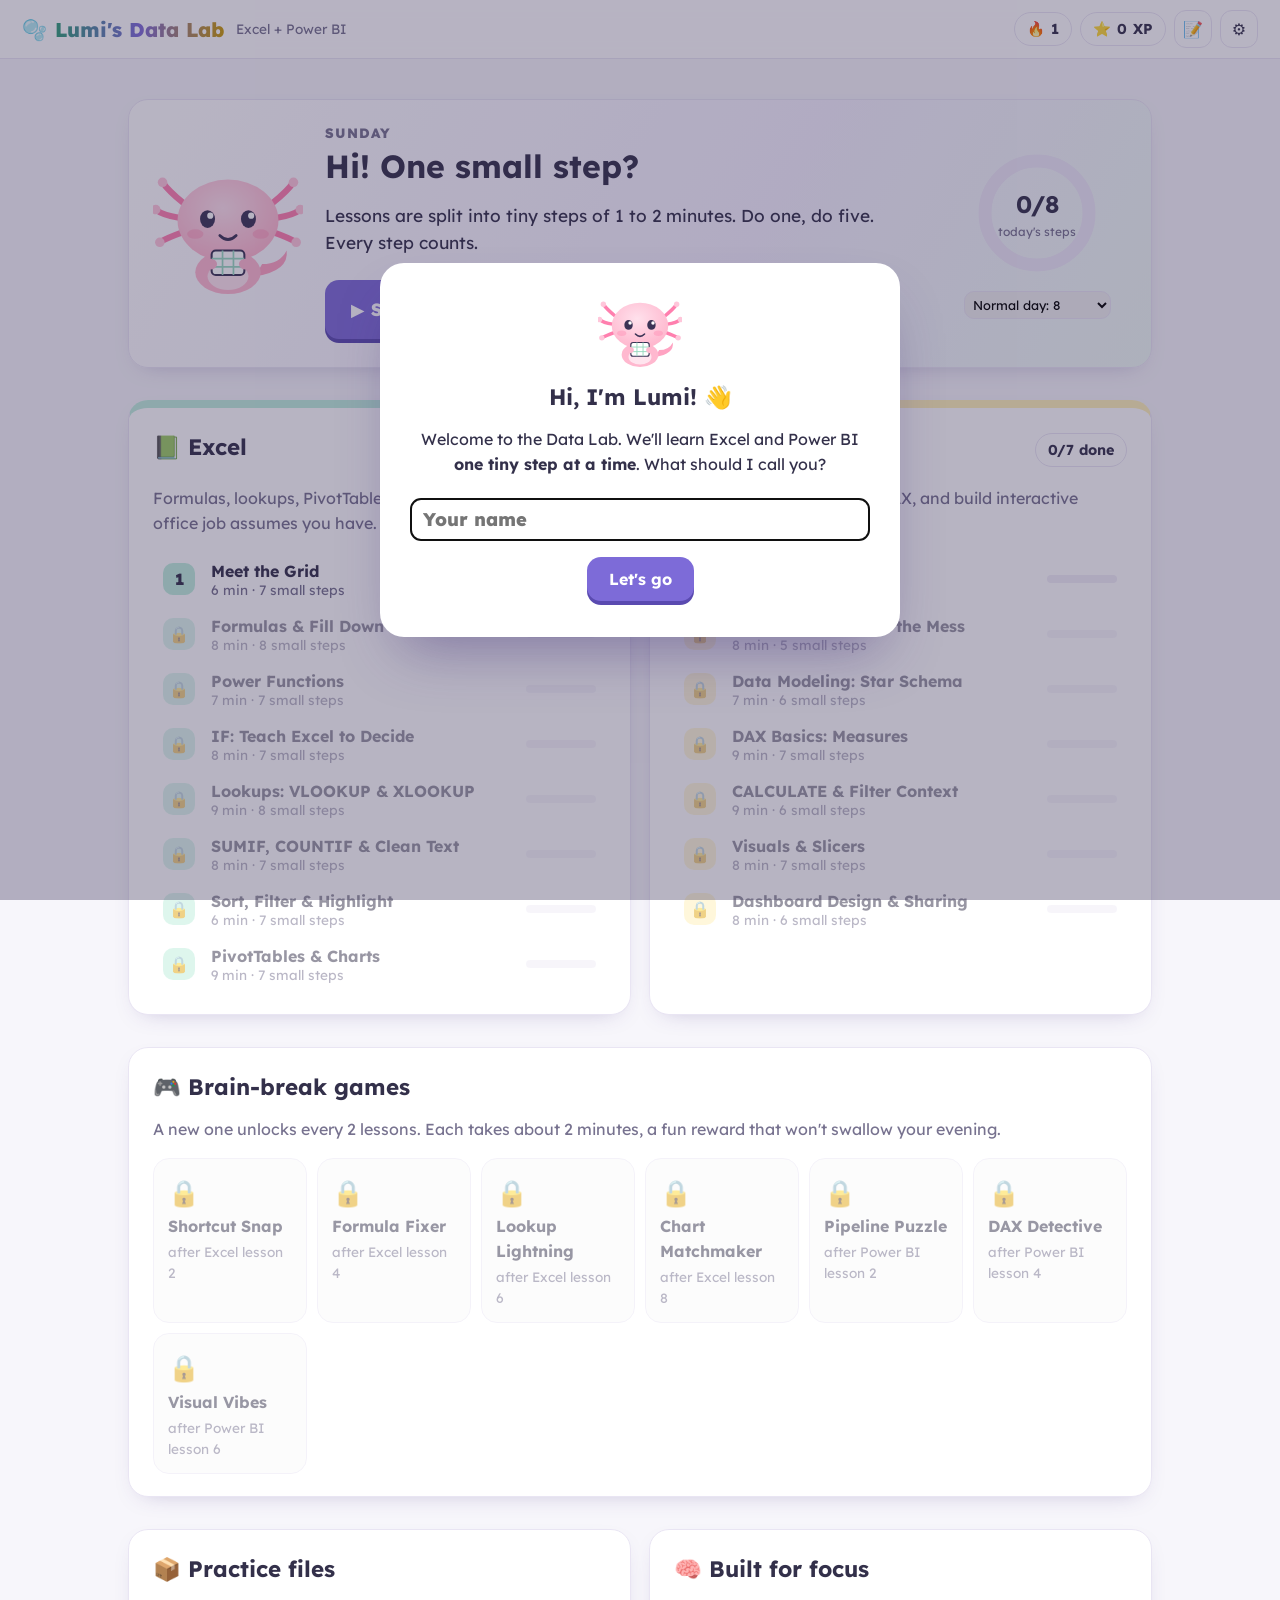
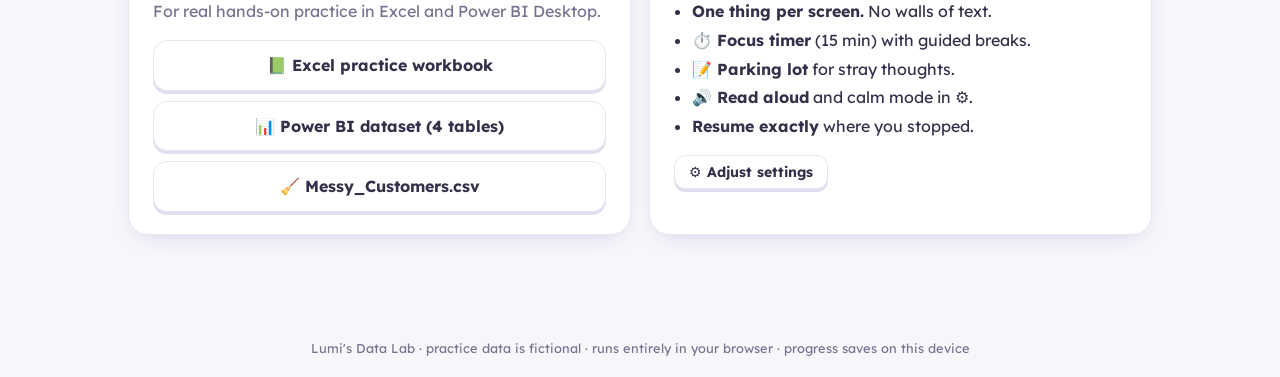
==== index.html @ 0febec8f "Add files via upload" ====
<!DOCTYPE html>
<html lang="en"><head><meta charset="utf-8"><meta name="viewport" content="width=device-width,initial-scale=1">
<title>Lumi's Data Lab: Excel + Power BI</title>
<link rel="preconnect" href="https://fonts.googleapis.com"><link rel="preconnect" href="https://fonts.gstatic.com" crossorigin>
<link href="https://fonts.googleapis.com/css2?family=Lexend:wght@400;600;700;800&family=JetBrains+Mono:wght@400;700&display=swap" rel="stylesheet">
<style>:root{--ink:#33304a;--muted:#77728f;--line:#e9e5f3;--card:#fff;--bg:#f7f6fb;--mint:#9ad9c1;--mint2:#2f9e77;--pink:#f7b6cc;--lav:#d9cff7;--lav2:#7d6bd8;--butter:#f8d77a;--sky:#a9cdf5;--coral:#f29b9b;--r:20px;--shadow:0 8px 24px -14px rgba(70,50,130,.35)}
*{box-sizing:border-box}
body{margin:0;font-family:'Lexend','Nunito',system-ui,sans-serif;color:var(--ink);background:var(--bg);font-size:16px;line-height:1.55;min-height:100vh}
body.big{font-size:18.5px}
h1,h2,h3{font-family:'Lexend',sans-serif;line-height:1.2;margin:.2em 0 .4em}
h1{font-size:2em}h2{font-size:1.4em}
code,.mono{font-family:'JetBrains Mono',ui-monospace,monospace;font-size:.88em}
code{background:#f1edfb;padding:1px 6px;border-radius:6px;color:#5b3fc4}
a{color:var(--lav2)}
button{font-family:inherit;cursor:pointer;color:inherit}
.muted{color:var(--muted)}.small{font-size:.85em}.center{text-align:center}
.row{display:flex;gap:10px;align-items:center;flex-wrap:wrap;margin:10px 0}.row.center{justify-content:center}.row.between{justify-content:space-between}
.col{display:flex;flex-direction:column;gap:10px;align-items:stretch}
/* top bar */
.topbar{position:sticky;top:0;z-index:20;display:flex;align-items:center;gap:12px;padding:10px 22px;background:rgba(255,255,255,.9);backdrop-filter:blur(8px);border-bottom:1px solid var(--line)}
.brand{font-weight:800;font-size:1.25em;text-decoration:none;color:var(--ink);display:flex;align-items:center;gap:8px}
.brand i{font-style:normal;background:linear-gradient(90deg,#2f9e77,#7d6bd8,#c99a06);-webkit-background-clip:text;background-clip:text;color:transparent}
.stats{margin-left:auto;display:flex;gap:8px;align-items:center}
.pill{display:inline-flex;align-items:center;gap:6px;background:#fff;border:1px solid var(--line);padding:5px 12px;border-radius:999px;font-weight:700;font-size:.9em}
.iconbtn{border:1px solid var(--line);background:#fff;width:38px;height:38px;border-radius:12px;font-size:1em;flex:none}
.iconbtn:hover{background:#f4f1fd}
body.focus .topbar{display:none}
main{max-width:1060px;margin:0 auto;padding:24px 18px 70px}
.card{background:var(--card);border:1px solid var(--line);border-radius:var(--r);box-shadow:var(--shadow);padding:22px 24px;margin:16px 0}
.btn{display:inline-flex;align-items:center;justify-content:center;gap:8px;border:none;border-radius:14px;padding:12px 22px;font-weight:700;font-size:1em;background:var(--lav2);color:#fff;text-decoration:none;box-shadow:0 4px 0 #5a4ab0;transition:transform .1s}
.btn:hover{transform:translateY(-1px)}.btn:active{transform:translateY(3px);box-shadow:0 1px 0 #5a4ab0}
.btn.mint{background:var(--mint2);box-shadow:0 4px 0 #1f7457}
.btn.ghost{background:#fff;color:var(--ink);border:1px solid var(--line);box-shadow:0 3px 0 #e2ddef}
.btn.small{padding:7px 14px;font-size:.88em;border-radius:11px}
.btn.big{padding:16px 26px;font-size:1.1em;flex-wrap:wrap}
.btn:disabled{opacity:.45;cursor:not-allowed;transform:none}
.view{animation:in .35s ease both}
@keyframes in{from{opacity:0;transform:translateY(8px)}to{opacity:1;transform:none}}
/* home */
.hero{display:grid;grid-template-columns:150px 1fr 180px;gap:22px;align-items:center;background:linear-gradient(120deg,#fff,#f6f2ff 60%,#effaf5)}
.hero h1{margin:4px 0}.lead{font-size:1.08em}
.lumi{width:100%;max-width:150px;animation:bob 4s ease-in-out infinite}.lumi.sm{width:84px}
@keyframes bob{50%{transform:translateY(-6px)}}
.lumi .eye{animation:blink 5s infinite;transform-box:fill-box;transform-origin:center}@keyframes blink{0%,94%,100%{transform:scaleY(1)}97%{transform:scaleY(.1)}}
.ring{text-align:center;position:relative;width:180px;margin:0 auto}.ring svg{width:130px;height:130px;transform:rotate(-90deg)}
.ring circle{fill:none;stroke-width:10}.ring .bg{stroke:#eee9f8}.ring .fg{stroke:var(--mint2);stroke-linecap:round;transition:stroke-dashoffset 1s}
.ring>div{position:absolute;top:38px;left:0;right:0;display:flex;flex-direction:column}.ring b{font-size:1.5em}.ring span{font-size:.75em;color:var(--muted)}
.ring select{margin-top:6px;border:1px solid var(--line);border-radius:10px;padding:4px;font-family:inherit;font-size:.8em;max-width:170px}
.tracks{display:grid;grid-template-columns:1fr 1fr;gap:18px}
.track{border-top:8px solid var(--tc)}.th{display:flex;justify-content:space-between;align-items:center}
.lessons{list-style:none;padding:0;margin:12px 0 0}
.lessons a{display:grid;grid-template-columns:38px 1fr 70px;gap:10px;align-items:center;padding:9px 10px;border-radius:14px;text-decoration:none;color:var(--ink)}
.lessons a:hover{background:#f7f5fc}
.lessons .no{width:32px;height:32px;border-radius:10px;display:grid;place-items:center;background:var(--tc);font-weight:800}
.lessons .tt{display:flex;flex-direction:column;line-height:1.25}
.lessons li.dn .no{background:var(--ta);color:#fff}.lessons li.lk{opacity:.5}
.mini{height:8px;background:#f0edf7;border-radius:9px;overflow:hidden}.mini i{display:block;height:100%;background:var(--ta);border-radius:9px}
.games{display:grid;grid-template-columns:repeat(auto-fill,minmax(150px,1fr));gap:10px}
.game{display:flex;flex-direction:column;gap:2px;padding:14px;border-radius:16px;border:1px solid var(--line);text-decoration:none;color:var(--ink);background:#fffdf3}
.game .gi{font-size:1.6em}.game.lk{opacity:.5;background:#fafafa}.game.won{background:#effaf5}
.two{display:grid;grid-template-columns:1fr 1fr;gap:18px}.feat{padding-left:18px}.feat li{margin:4px 0}
/* player */
.player{max-width:980px;margin:0 auto}
.p-top{display:flex;align-items:center;gap:12px;padding:6px 0 12px;position:sticky;top:0;background:var(--bg);z-index:10}
.p-title{display:flex;flex-direction:column;line-height:1.2;min-width:150px}
.segs{flex:1;display:flex;gap:5px}.segs span{flex:1;height:10px;border-radius:9px;background:#e7e2f3;transition:background .4s}
.segs span.done{background:var(--mint2)}.segs span.cur{background:var(--lav2)}
.timer{cursor:pointer;font-variant-numeric:tabular-nums;min-width:88px;justify-content:center}.timer.low{background:#fff4e0}
.step{min-height:320px;padding:28px 32px}
.step h2{font-size:1.55em}
.step .lead{max-width:760px}
.task{background:#f6f3ff;border-left:5px solid var(--lav2);padding:10px 14px;border-radius:10px}
.tip{background:#fff8e1;border-radius:12px;padding:10px 14px;margin-top:12px}
.visual{margin:10px 0 16px;display:flex;justify-content:center}
.feedback{min-height:28px;margin:10px 4px;font-weight:700;border-radius:14px;padding:0 4px}
.feedback.ok{color:#1f7457;background:#eaf8f1;padding:12px 16px;animation:pop .4s}.feedback.no{color:#9b3b3b;background:#fdf0f0;padding:12px 16px}.feedback.hint{color:#6a5300;background:#fff8e1;padding:12px 16px}
.p-bottom{display:flex;justify-content:space-between;align-items:center;gap:10px;position:sticky;bottom:0;background:linear-gradient(transparent,var(--bg) 30%);padding:18px 0 10px}
.p-bottom .mid{display:flex;gap:8px}
.celebrate{animation:pop .45s}.wiggle{animation:shake .4s}
@keyframes pop{0%{transform:scale(1)}40%{transform:scale(1.02)}100%{transform:scale(1)}}
@keyframes shake{25%{transform:translateX(-5px)}75%{transform:translateX(5px)}}
/* quiz / order */
.opts{display:grid;grid-template-columns:1fr 1fr;gap:10px;margin-top:12px}
.opt{text-align:left;border:2px solid var(--line);background:#fff;border-radius:14px;padding:12px 14px;font-weight:600;font-size:1em;display:flex;gap:10px;align-items:center}
.opt .k{width:26px;height:26px;border-radius:8px;background:#f1edfb;display:grid;place-items:center;font-weight:800;flex:none;font-size:.85em}
.opt:hover{border-color:var(--lav2)}.opt.right{background:#eaf8f1;border-color:var(--mint2)}.opt.wrong{background:#fdf0f0;border-color:var(--coral);animation:shake .4s}
.why{margin-top:12px;font-weight:600}
.built{background:#f6f3ff;border-radius:14px;min-height:48px;padding:10px 10px 10px 34px;margin:12px 0}.built li{animation:in .3s;font-weight:700}
.tokens{display:flex;flex-wrap:wrap;gap:8px;margin-bottom:10px}
.token{border:2px solid var(--lav);background:#fff;border-radius:12px;padding:9px 14px;font-weight:700}.token:hover{border-color:var(--lav2)}.token.used{opacity:.2;pointer-events:none}.shake{animation:shake .4s;border-color:var(--coral)!important}
.realist{list-style:none;padding:0}.realist li{margin:8px 0}.realist label{display:flex;gap:10px;align-items:flex-start;cursor:pointer;font-size:1.03em}.realist input{width:20px;height:20px;margin-top:3px;accent-color:var(--mint2)}
.files{display:flex;gap:8px;flex-wrap:wrap}
/* demos */
.demo-grid{display:grid;grid-template-columns:30px repeat(3,70px);gap:2px;font-family:'JetBrains Mono'}
.demo-grid b{background:#f1edfb;text-align:center;padding:4px;font-size:.8em}.demo-grid span{background:#fff;border:1px solid var(--line);height:30px;display:grid;place-items:center}.demo-grid .hot{background:#eaf8f1;border:2px solid var(--mint2);font-weight:800}
.demo-fx{text-align:center;font-size:1.1em}.cell{display:inline-block;border:1px solid var(--line);border-radius:8px;padding:6px 14px;background:#fff;font-weight:700}.cell.hot{background:#eaf8f1;border-color:var(--mint2)}
.lock{background:#fff1c9;border-radius:6px;padding:0 4px}
.demo-fill{position:relative;display:flex;flex-direction:column;gap:4px;padding:10px 20px;border:1px dashed var(--lav2);border-radius:12px}.fade1{opacity:.75}.fade2{opacity:.5}.fade3{opacity:.3}.demo-fill .arrow{position:absolute;right:-28px;top:40%;font-size:1.4em;animation:bob 1.5s infinite}
.demo-if{display:grid;grid-template-columns:auto auto;gap:6px 16px;text-align:center}.demo-if .q{grid-column:1/3;background:#f1edfb;border-radius:10px;padding:6px 14px;font-weight:700}.demo-if .yes{background:#eaf8f1;border-radius:10px;padding:6px}.demo-if .no{background:#fdf0f0;border-radius:10px;padding:6px}
.demo-cf{display:flex;gap:6px}.demo-cf span{border:1px solid var(--line);padding:6px 12px;border-radius:8px;background:#fff}.demo-cf .g{background:var(--mint);font-weight:800}
.demo-pivot{display:grid;grid-template-columns:1fr 1fr;gap:8px;width:320px}.demo-pivot div{border:1px solid var(--line);border-radius:10px;padding:8px;display:flex;flex-direction:column;background:#fff}.demo-pivot span{background:#f1edfb;border-radius:6px;padding:2px 8px;margin-top:4px;font-size:.85em}
.demo-charts{display:grid;grid-template-columns:repeat(4,1fr);gap:8px}.demo-charts div{display:flex;flex-direction:column;align-items:center;border:1px solid var(--line);border-radius:12px;padding:8px 12px;font-size:1.3em;background:#fff}.demo-charts b{font-size:.6em}.demo-charts div{font-size:1.4em}.demo-charts div>b+*{font-size:.5em}
.demo-pbi{display:flex;gap:6px;align-items:flex-end}.demo-pbi span{width:22px;background:var(--butter);border-radius:5px}.demo-pbi b{margin-left:10px}
.demo-ui{display:grid;grid-template-columns:40px 1fr 120px;gap:6px;width:min(420px,100%);height:130px}.demo-ui .side{background:#f1edfb;border-radius:8px;text-align:center;padding-top:8px;line-height:1.9}.demo-ui .canvas{border:2px dashed var(--line);border-radius:8px;display:grid;place-items:center;color:var(--muted)}.demo-ui .panes{display:flex;flex-direction:column;gap:4px}.demo-ui .panes span{background:#fff8e1;border-radius:6px;padding:4px;font-size:.75em;text-align:center}
.demo-steps{display:flex;flex-direction:column;gap:4px;border:1px solid var(--line);border-radius:12px;padding:10px 16px;background:#fff}.demo-steps span{background:#f6f3ff;border-radius:6px;padding:2px 10px;font-size:.9em}
.demo-star{display:grid;grid-template-columns:repeat(3,auto);gap:8px 14px;align-items:center;justify-items:center}.demo-star span{padding:8px 14px;border-radius:12px;font-weight:700}.demo-star .d{background:#fff1c9}.demo-star .f{background:var(--mint);grid-row:2;grid-column:2}.demo-star span:nth-child(1){grid-column:1}.demo-star span:nth-child(2){grid-column:3;grid-row:1}.demo-star span:nth-child(4){grid-column:2;grid-row:3}
.demo-ctx{display:flex;flex-direction:column;border:1px solid var(--line);border-radius:12px;overflow:hidden;width:300px}.demo-ctx div{display:grid;grid-template-columns:1fr 1fr;padding:6px 12px;border-top:1px solid var(--line)}.demo-ctx div:first-child{background:#f1edfb;border:0}.demo-ctx span:last-child{color:var(--lav2);font-size:.85em}
.demo-layout{display:grid;grid-template-columns:repeat(3,70px);gap:6px}.demo-layout .k{background:var(--butter);border-radius:8px;padding:8px;text-align:center;font-weight:700;font-size:.8em}.demo-layout .c{background:#e8f4ff;border-radius:8px;height:60px;display:grid;place-items:center;font-size:.8em}.demo-layout .c:last-child{grid-column:span 2}
/* excel grid */
.xl{border:1px solid #cfe8dc;border-radius:14px;overflow:hidden;margin-top:14px;background:#fff}
.xl-bar{display:flex;align-items:center;gap:8px;padding:6px 8px;background:#f3faf6;border-bottom:1px solid #d7ece1}
.namebox{min-width:70px;font-family:'JetBrains Mono';font-weight:700;background:#fff;border:1px solid #d7ece1;border-radius:6px;padding:4px 8px;font-size:.85em}
.fx{font-style:italic;color:var(--mint2);font-weight:800}
.fxin{flex:1;border:1px solid #d7ece1;border-radius:6px;padding:7px 10px;font-family:'JetBrains Mono';font-size:.92em;outline:none}.fxin:focus{border-color:var(--mint2);box-shadow:0 0 0 3px #d6f1e5}
.xl-tools{display:flex;gap:6px;align-items:center;flex-wrap:wrap;padding:6px 8px;border-bottom:1px solid #eef5f1}
.tb{border:1px solid var(--line);background:#fff;border-radius:8px;padding:5px 10px;font-weight:700;font-size:.85em}.tb:hover{background:#f3faf6}.tb:disabled{opacity:.4}
.xl-wrap{overflow:auto;outline:none;max-height:420px}.xl-wrap:focus{box-shadow:inset 0 0 0 2px #bfe6d4}
.xl-grid{border-collapse:collapse;font-size:.92em;user-select:none}
.xl-grid th{background:#f5f7f6;color:#7c8a83;font-weight:600;font-size:.82em;padding:3px 6px;border:1px solid #e3ebe7;min-width:34px}
.xl-grid td{border:1px solid #e3ebe7;padding:5px 8px;min-width:96px;max-width:170px;height:30px;white-space:nowrap;overflow:hidden;text-overflow:ellipsis;cursor:cell}
.xl-grid td.num{text-align:right;font-variant-numeric:tabular-nums}.xl-grid td.hdr{font-weight:700;background:#fbfdfc}
.xl-grid td.f{color:#1f6b52}.xl-grid td.err{color:#c0392b;font-weight:700}
.xl-grid td.sel{background:#e3f5ec}.xl-grid td.act{outline:2px solid var(--mint2);outline-offset:-2px;background:#fff}
/* table ops */
.tt-tools{display:flex;gap:8px;margin:12px 0 6px}.cfpanel{background:#fffdf3;border:1px solid #f3e6b5;border-radius:12px;padding:10px;display:flex;gap:8px;align-items:center;flex-wrap:wrap}
.cfpanel select,.smallin{border:1px solid var(--line);border-radius:8px;padding:5px;font-family:inherit}.smallin{width:80px}
.sw{width:24px;height:24px;border-radius:50%;border:2px solid #fff;box-shadow:0 0 0 1px var(--line)}.sw.on{box-shadow:0 0 0 2px var(--ink)}
table.tt,table.pt,table.pqt,table.vt{border-collapse:collapse;width:100%;font-size:.92em;background:#fff}
.tt th,.pt th,.pqt th,.vt th{background:#f6f3ff;text-align:left;padding:7px 10px;position:relative}.tt td,.pt td,.pqt td,.vt td{padding:6px 10px;border-top:1px solid var(--line)}
.num{text-align:right;font-variant-numeric:tabular-nums}
.hdrbtn{border:none;background:none;font-weight:800;padding:0}
.colmenu{position:absolute;top:100%;left:0;z-index:5;background:#fff;border:1px solid var(--line);border-radius:12px;box-shadow:var(--shadow);padding:8px;min-width:200px;font-weight:400}
.colmenu>button{display:block;width:100%;text-align:left;border:none;background:none;padding:6px 8px;border-radius:8px}.colmenu>button:hover{background:#f6f3ff}
.colmenu .fl{max-height:160px;overflow:auto;display:flex;flex-direction:column;padding:4px 8px}
/* pivot */
.pv{display:grid;grid-template-columns:220px 1fr;grid-template-rows:auto 1fr;gap:12px;margin-top:12px}
.pv-fields{grid-row:1/3;border:1px solid var(--line);border-radius:14px;padding:10px;background:#fbfaff}
.pf{display:flex;justify-content:space-between;align-items:center;padding:4px 2px;border-bottom:1px dashed var(--line)}
.pfb button{border:1px solid var(--line);background:#fff;border-radius:7px;width:28px;height:26px;font-weight:800;margin-left:2px;font-size:.8em}.pfb button:hover{background:var(--lav);}
.pv-zones{display:grid;grid-template-columns:repeat(3,1fr);gap:8px}.zone{border:2px dashed var(--line);border-radius:12px;padding:8px;min-height:60px;display:flex;flex-direction:column;gap:4px}.zone i{color:var(--muted);font-size:.85em}.zone select{border:1px solid var(--line);border-radius:6px;font-family:inherit}
.chip{display:inline-flex;align-items:center;gap:6px;background:var(--lav);border-radius:9px;padding:3px 8px;font-weight:700;font-size:.88em;margin:2px}.chip button{border:none;background:none;font-size:.8em;padding:0}
.chip.good{background:#d8f2e6}.chip.bad{background:#fbdcdc}
.pt .gt td{font-weight:800;background:#faf8ff}.pt .tot{font-weight:700}
.empty{color:var(--muted);text-align:center;padding:30px;border:2px dashed var(--line);border-radius:14px}
/* charts */
.chartbox{display:grid;grid-template-columns:220px 1fr;gap:14px;margin-top:12px}.ch-tools{display:flex;flex-direction:column;gap:12px}
.seg{display:flex;flex-wrap:wrap;gap:6px;margin-top:4px}.seg button,.vtypes button,.flist button,.slicer button{border:1px solid var(--line);background:#fff;border-radius:9px;padding:6px 10px;font-weight:600;font-size:.88em}
.seg button.on,.vtypes button.on,.flist button.on,.slicer button.on{background:var(--lav2);color:#fff;border-color:var(--lav2)}
svg.chart{width:100%;height:auto}.chart .gl{stroke:#eee9f6}.chart .tl{font-size:13px;fill:#6f6a86;font-family:Lexend,sans-serif}
.grow{transform-box:fill-box;transform-origin:bottom;animation:grow .6s ease}@keyframes grow{from{transform:scaleY(0)}}
.draw{stroke-dasharray:2000;stroke-dashoffset:2000;animation:dash 1.2s ease forwards}@keyframes dash{to{stroke-dashoffset:0}}
/* power query */
.pq{display:grid;grid-template-columns:1fr 230px;gap:12px;margin-top:12px}
.pq-tools{display:flex;flex-direction:column;gap:6px;margin-bottom:8px}.pq-tools .grp{display:flex;gap:6px;flex-wrap:wrap;align-items:center}
.pq-tools button{border:1px solid #f0dfa0;background:#fffdf3;border-radius:9px;padding:6px 10px;font-weight:700;font-size:.85em}.pq-tools button:disabled{opacity:.35}
.pq-grid{overflow:auto;border:1px solid var(--line);border-radius:12px}
.pqt th{cursor:pointer;white-space:nowrap}.pqt th.on{background:#fff1c9;box-shadow:inset 0 -3px 0 var(--butter)}.ty{font-size:.7em;color:var(--muted);font-family:'JetBrains Mono'}
.pqt td{font-family:'JetBrains Mono',ui-monospace,monospace;font-size:.85em}.pqt td.err{color:#c0392b;background:#fdf0f0}.pqt td.blank{background:#fafafa}
.pq-side{border:1px solid var(--line);border-radius:12px;padding:10px;background:#fbfaff}
.goals,.steps{padding-left:0;list-style:none;font-size:.9em}.goals li{padding:3px 0}.goals li.ok{color:var(--mint2);font-weight:700}
.steps li{display:flex;justify-content:space-between;background:#fff;border:1px solid var(--line);border-radius:8px;padding:4px 8px;margin:3px 0}.steps li.src{color:var(--muted)}.steps button{border:none;background:none}
/* model */
.mv{position:relative;height:430px;border:1px solid var(--line);border-radius:14px;background:repeating-linear-gradient(0deg,#fbfaff 0 23px,#f3f0fb 23px 24px);margin-top:12px}
.mv-lines{position:absolute;inset:0;width:100%;height:100%;pointer-events:none}.mv-lines .tl{font-size:13px;font-weight:800;fill:#5a4ab0}
.mt{position:absolute;width:24%;background:#fff;border:2px solid #f0dfa0;border-radius:12px;box-shadow:var(--shadow);overflow:hidden}.mt.fact{border-color:var(--mint2)}
.mt b{display:block;background:#fff8e1;padding:6px 10px}.mt.fact b{background:#eaf8f1}
.mt button{display:block;width:100%;text-align:left;border:none;border-top:1px solid #f4f1fa;background:#fff;padding:4px 10px;font-size:.85em}.mt button:hover{background:#f6f3ff}.mt button.pend{background:var(--lav2);color:#fff}
.rels{margin-top:8px}
/* dax */
.dax{display:grid;grid-template-columns:1fr 220px;gap:12px;margin-top:12px}
.dax-bar{display:flex;gap:8px;align-items:flex-start;border:1px solid #f0dfa0;border-radius:12px;padding:8px;background:#fffdf3}
.daxin{flex:1;border:none;background:none;font-family:'JetBrains Mono';font-size:.95em;resize:vertical;outline:none;color:var(--ink)}
.dax-side{border:1px solid var(--line);border-radius:12px;padding:10px;max-height:420px;overflow:auto;background:#fbfaff}
.dax-side summary{font-weight:700;cursor:pointer}.ins{display:block;width:100%;text-align:left;border:none;background:none;padding:3px 10px;border-radius:6px;font-size:.88em}.ins:hover{background:var(--lav)}.ins.m{font-weight:700}
.kpi{border:1px solid var(--line);border-radius:14px;padding:16px;text-align:center;background:linear-gradient(135deg,#fffdf3,#fff);margin:10px 0}.kv{font-size:2.2em;font-weight:800}.kl{color:var(--muted);font-weight:600}
.errbox{background:#fdf0f0;color:#9b3b3b;border-radius:12px;padding:12px;font-weight:700;margin-top:10px}
/* report */
.rb{display:grid;grid-template-columns:1fr 230px;gap:12px;margin-top:12px}
.rb-canvas{border:1px solid var(--line);border-radius:14px;padding:10px;background:#f4f2f9}
.slicer{display:flex;gap:6px;align-items:center;flex-wrap:wrap;background:#fff;border-radius:10px;padding:8px;margin-bottom:10px}
.tiles{display:grid;gap:10px}.tiles.t1{grid-template-columns:1fr}.tiles.t3{grid-template-columns:1fr 1fr}.tiles.t3 .tile:first-child{grid-column:1/3}
.tile{background:#fff;border:2px solid transparent;border-radius:12px;padding:10px;min-height:160px;cursor:pointer}.tile.cur{border-color:var(--lav2)}
.tile .ph{color:var(--muted);text-align:center;padding:40px 10px;line-height:1.8}.vt-title{font-weight:700;font-size:.9em;margin-bottom:4px}
.rb-side{border:1px solid var(--line);border-radius:12px;padding:10px;background:#fff;display:flex;flex-direction:column;gap:6px}
.vtypes,.flist{display:flex;flex-wrap:wrap;gap:5px}
/* modal & misc */
.modal-bg{position:fixed;inset:0;background:rgba(50,40,80,.35);z-index:50;display:grid;place-items:center;padding:16px;animation:in .2s}
.modal{background:#fff;border-radius:24px;padding:26px 30px;max-width:520px;width:100%;text-align:center;box-shadow:0 30px 60px -20px rgba(60,40,120,.45);max-height:92vh;overflow:auto}
.modal textarea{width:100%;height:70px;border:1px solid var(--line);border-radius:10px;font-family:'JetBrains Mono';font-size:.75em;margin:6px 0}
.donegrid{display:grid;grid-template-columns:repeat(3,1fr);gap:8px;margin:12px 0}.donegrid div{background:#f6f3ff;border-radius:12px;padding:8px;display:flex;flex-direction:column}.donegrid b{font-size:1.3em}.donegrid span{font-size:.75em;color:var(--muted)}
.unlock{background:#fffbe6;border-radius:12px;padding:8px}
.textin{border:1px solid var(--line);border-radius:10px;padding:9px 12px;font-family:inherit;font-size:1em;flex:1;min-width:0}.textin.big{width:100%;font-size:1.15em;margin:6px 0}
.plist{list-style:none;padding:0;text-align:left}.plist li{display:flex;justify-content:space-between;align-items:center;background:#fffdf3;border-radius:10px;padding:6px 10px;margin:5px 0}.plist button{border:1px solid var(--line);background:#fff;border-radius:8px}
.set{display:flex;flex-direction:column;gap:12px;text-align:left;margin:10px 0}.set label{display:flex;gap:10px;align-items:center}.set input[type=checkbox]{width:20px;height:20px;accent-color:var(--lav2)}.set select{border:1px solid var(--line);border-radius:8px;padding:4px}
.breaks{display:grid;grid-template-columns:repeat(4,1fr);gap:8px;margin:10px 0}.brk{border:1px solid var(--line);background:#fff;border-radius:14px;padding:10px 6px;display:flex;flex-direction:column;align-items:center;gap:4px;font-size:.8em}.brk span{font-size:1.8em}.brk:disabled{opacity:.5}
.breath{width:120px;height:120px;margin:10px auto;border-radius:50%;background:radial-gradient(circle,#d8f2e6,#9ad9c1);display:grid;place-items:center;font-weight:700;color:#1f7457;animation:breathe 16s ease-in-out infinite}
@keyframes breathe{0%,100%{transform:scale(.6)}25%,50%{transform:scale(1)}75%{transform:scale(.6)}}
.big{font-size:2em;font-weight:800;margin:6px 0}.bigicon{font-size:4em}
.toast{position:fixed;bottom:24px;left:50%;transform:translateX(-50%);background:var(--ink);color:#fff;padding:11px 20px;border-radius:14px;font-weight:700;z-index:70;animation:in .25s;max-width:90vw;text-align:center}
.xpfloat{position:absolute;z-index:60;transform:translateX(-50%);font-weight:800;color:var(--mint2);animation:floatup 1.2s ease forwards;pointer-events:none}
@keyframes floatup{to{transform:translate(-50%,-50px);opacity:0}}
.confetti{position:fixed;top:-14px;width:9px;height:13px;border-radius:3px;z-index:80;pointer-events:none;animation:fall linear forwards}@keyframes fall{to{transform:translateY(110vh) rotate(600deg)}}
/* games */
.game-head{display:flex;gap:14px;align-items:center}
.mem{display:grid;grid-template-columns:repeat(4,1fr);gap:10px;margin-top:12px}
.mc{height:90px;border:none;border-radius:14px;position:relative;background:none;perspective:600px;padding:0}
.mc span{position:absolute;inset:0;border-radius:14px;display:grid;place-items:center;backface-visibility:hidden;transition:transform .45s;padding:6px;font-weight:700}
.mc .f{background:linear-gradient(135deg,#d9cff7,#bfeedd);color:#fff;font-size:1.6em}.mc .b{background:#fff;border:2px solid var(--lav);transform:rotateY(180deg)}.mc .b.kw{font-family:'JetBrains Mono';color:#5b3fc4}
.mc.up .f{transform:rotateY(180deg)}.mc.up .b{transform:rotateY(360deg)}.mc.got .b{background:#eaf8f1;border-color:var(--mint2)}
.tbar{height:10px;background:#eee9f8;border-radius:9px;overflow:hidden;margin:8px 0}.tbar i{display:block;height:100%;width:100%;background:var(--mint2);transition:width 1s linear}
.blitzq{font-size:1.4em;font-weight:700;text-align:center;min-height:90px;display:grid;place-items:center}
.cert{text-align:center;border:5px double var(--lav2)}.cert h1{font-size:2.4em}
footer{text-align:center;color:var(--muted);font-size:.8em;padding:18px}
/* calm mode */
body.calm *,body.calm *::before{animation:none!important;transition:none!important}
@media (max-width:860px){.topbar>.muted{display:none}.brand{white-space:nowrap;font-size:1.05em}.topbar{padding:8px 12px;gap:8px}.stats .pill{padding:4px 8px}.hero{grid-template-columns:1fr;text-align:center}.hero .lumiwrap{display:none}.tracks,.two{grid-template-columns:1fr}.opts{grid-template-columns:1fr}.pv,.chartbox,.pq,.dax,.rb{grid-template-columns:1fr}.pv-fields{grid-row:auto}.p-title{display:none}.mem{grid-template-columns:repeat(3,1fr)}.breaks{grid-template-columns:1fr 1fr}.step{padding:18px}.mv{height:520px}.mt{width:44%}}
@media (prefers-reduced-motion:reduce){*{animation:none!important;transition:none!important}}
</style></head>
<body>
<header class="topbar"><a class="brand" href="#home">🫧 <i>Lumi's Data Lab</i></a><span class="muted small">Excel + Power BI</span>
<div class="stats"><span class="pill" title="Day streak">🔥 <span id="streak">0</span></span><span class="pill" title="Experience points">⭐ <span id="xp">0</span> XP</span><button class="iconbtn" id="parkTop" title="Parking lot">📝</button><button class="iconbtn" id="setBtn" title="Settings">⚙️</button></div></header>
<main id="app"></main>
<footer>Lumi's Data Lab · practice data is fictional · runs entirely in your browser · progress saves on this device</footer>
<script>// ===== Mini spreadsheet engine (a practical subset of Excel) =====
const XL = (() => {
  const ERR = { NAME:'#NAME?', DIV:'#DIV/0!', NA:'#N/A', VAL:'#VALUE!', REF:'#REF!', CIRC:'#CIRC!' };
  const isErr = v => typeof v === 'string' && v[0] === '#' && Object.values(ERR).includes(v);
  class XErr extends Error { constructor(code){ super(code); this.code = code; } }
  const colToNum = c => c.split('').reduce((n, ch) => n*26 + ch.charCodeAt(0) - 64, 0);
  const numToCol = n => { let s = ''; while(n > 0){ const m = (n-1) % 26; s = String.fromCharCode(65+m) + s; n = Math.floor((n-1)/26); } return s; };
  const parseRef = r => { const m = /^\$?([A-Z]+)\$?(\d+)$/.exec(r.toUpperCase()); return m ? { c: colToNum(m[1]), r: +m[2] } : null; };
  const addr = (c, r) => numToCol(c) + r;

  // ---- tokenizer ----
  function tokenize(src){
    const t = []; let i = 0;
    while(i < src.length){
      const ch = src[i];
      if(/\s/.test(ch)){ i++; continue; }
      if(ch === '"'){ let j = i+1, s = ''; while(j < src.length){ if(src[j] === '"'){ if(src[j+1] === '"'){ s += '"'; j += 2; continue; } break; } s += src[j++]; } if(j >= src.length) throw new XErr(ERR.VAL); t.push({k:'str', v:s}); i = j+1; continue; }
      let m;
      if((m = /^\$?[A-Za-z]{1,3}\$?\d+(:\$?[A-Za-z]{1,3}\$?\d+)?/.exec(src.slice(i))) && !/^[A-Za-z]+\(/.test(src.slice(i))){ t.push({k: m[1] ? 'range' : 'ref', v: m[0].toUpperCase()}); i += m[0].length; continue; }
      if((m = /^\d+(\.\d+)?%?/.exec(src.slice(i)))){ let v = parseFloat(m[0]); if(m[0].endsWith('%')) v /= 100; t.push({k:'num', v}); i += m[0].length; continue; }
      if((m = /^[A-Za-z_][A-Za-z0-9_.]*/.exec(src.slice(i)))){ const u = m[0].toUpperCase(); if(u === 'TRUE' || u === 'FALSE') t.push({k:'bool', v: u === 'TRUE'}); else t.push({k:'name', v:u}); i += m[0].length; continue; }
      if((m = /^(<=|>=|<>)/.exec(src.slice(i)))){ t.push({k:'op', v:m[0]}); i += 2; continue; }
      if('+-*/^&=<>(),:'.includes(ch)){ t.push({k: ch === '(' || ch === ')' || ch === ',' ? ch : 'op', v: ch}); i++; continue; }
      if(ch === ';'){ t.push({k:',', v:','}); i++; continue; }
      throw new XErr(ERR.NAME);
    }
    return t;
  }
  // ---- parser (precedence: comparison < & < +- < */ < ^ < unary) ----
  function parse(src){
    const t = tokenize(src); let p = 0;
    const peek = () => t[p], next = () => t[p++];
    const expect = k => { const x = next(); if(!x || x.k !== k) throw new XErr(ERR.VAL); return x; };
    function cmp(){ let l = cat(); while(peek() && peek().k === 'op' && ['=','<>','<','>','<=','>='].includes(peek().v)){ const o = next().v; l = {t:'bin', o, l, r:cat()}; } return l; }
    function cat(){ let l = add(); while(peek() && peek().k === 'op' && peek().v === '&'){ next(); l = {t:'bin', o:'&', l, r:add()}; } return l; }
    function add(){ let l = mul(); while(peek() && peek().k === 'op' && '+-'.includes(peek().v)){ const o = next().v; l = {t:'bin', o, l, r:mul()}; } return l; }
    function mul(){ let l = pow(); while(peek() && peek().k === 'op' && '*/'.includes(peek().v)){ const o = next().v; l = {t:'bin', o, l, r:pow()}; } return l; }
    function pow(){ let l = un(); while(peek() && peek().k === 'op' && peek().v === '^'){ next(); l = {t:'bin', o:'^', l, r:un()}; } return l; }
    function un(){ if(peek() && peek().k === 'op' && (peek().v === '-' || peek().v === '+')){ const o = next().v; const e = un(); return o === '-' ? {t:'neg', e} : e; } return prim(); }
    function prim(){
      const x = next(); if(!x) throw new XErr(ERR.VAL);
      if(x.k === 'num') return {t:'num', v:x.v};
      if(x.k === 'str') return {t:'str', v:x.v};
      if(x.k === 'bool') return {t:'bool', v:x.v};
      if(x.k === 'ref') return {t:'ref', v:x.v};
      if(x.k === 'range') return {t:'range', v:x.v};
      if(x.k === '('){ const e = cmp(); expect(')'); return e; }
      if(x.k === 'name'){
        if(peek() && peek().k === '('){ next(); const args = []; if(peek() && peek().k === ')'){ next(); return {t:'fn', n:x.v, args}; }
          while(true){ if(peek() && (peek().k === ',' || peek().k === ')')) args.push({t:'blank'}); else args.push(cmp()); const s = next(); if(!s) throw new XErr(ERR.VAL); if(s.k === ')') break; if(s.k !== ',') throw new XErr(ERR.VAL); }
          return {t:'fn', n:x.v, args}; }
        throw new XErr(ERR.NAME);
      }
      throw new XErr(ERR.VAL);
    }
    const e = cmp(); if(p < t.length) throw new XErr(ERR.VAL); return e;
  }

  // ---- values ----
  const num = v => { if(v === '' || v === null || v === undefined) return 0; if(typeof v === 'boolean') return v ? 1 : 0; if(typeof v === 'number') return v; if(isErr(v)) throw new XErr(v); const n = Number(v); if(isNaN(n)) throw new XErr(ERR.VAL); return n; };
  const str = v => { if(v === null || v === undefined) return ''; if(typeof v === 'boolean') return v ? 'TRUE' : 'FALSE'; if(isErr(v)) throw new XErr(v); if(typeof v === 'number') return String(+v.toFixed(10)); return String(v); };
  const bool = v => { if(typeof v === 'boolean') return v; if(typeof v === 'number') return v !== 0; if(v === '' || v == null) return false; const u = String(v).toUpperCase(); if(u === 'TRUE') return true; if(u === 'FALSE') return false; throw new XErr(ERR.VAL); };
  const flat = a => a.flat(Infinity);
  const isRange = v => Array.isArray(v);
  const nums = a => { const out = []; for(const x of a){ if(isRange(x)){ for(const v of flat(x)){ if(isErr(v)) throw new XErr(v); if(typeof v === 'number') out.push(v); } } else if(x !== undefined){ out.push(num(x)); } } return out; };
  function matchCrit(v, crit){
    let c = crit, op = '=';
    if(typeof c === 'string'){ const m = /^(<=|>=|<>|=|<|>)(.*)$/.exec(c); if(m){ op = m[1]; c = m[2]; } }
    const cn = Number(c), vn = typeof v === 'number' ? v : Number(v);
    const numeric = c !== '' && !isNaN(cn) && v !== '' && v !== null && !isNaN(vn);
    if(numeric){ return {'=':vn===cn,'<>':vn!==cn,'<':vn<cn,'>':vn>cn,'<=':vn<=cn,'>=':vn>=cn}[op]; }
    const a = str(v ?? '').toLowerCase(), b = String(c).toLowerCase();
    if(op === '=' || op === '<>'){ const re = new RegExp('^' + b.replace(/[.+^${}()|[\]\\]/g, '\\$&').replace(/\*/g, '.*').replace(/\?/g, '.') + '$'); const r = re.test(a); return op === '=' ? r : !r; }
    return {'<':a<b,'>':a>b,'<=':a<=b,'>=':a>=b}[op];
  }
  const ymd = v => { if(typeof v === 'number'){ const d = new Date(Date.UTC(1899,11,30) + v*864e5); return [d.getUTCFullYear(), d.getUTCMonth()+1, d.getUTCDate()]; } const m = /^(\d{4})-(\d{2})-(\d{2})$/.exec(str(v)); if(!m) throw new XErr(ERR.VAL); return [+m[1], +m[2], +m[3]]; };

  const FN = {
    SUM: a => nums(a).reduce((s, v) => s + v, 0),
    AVERAGE: a => { const n = nums(a); if(!n.length) throw new XErr(ERR.DIV); return n.reduce((s,v)=>s+v,0)/n.length; },
    MIN: a => { const n = nums(a); return n.length ? Math.min(...n) : 0; },
    MAX: a => { const n = nums(a); return n.length ? Math.max(...n) : 0; },
    COUNT: a => flat(a).filter(v => typeof v === 'number').length,
    COUNTA: a => flat(a).filter(v => v !== '' && v !== null && v !== undefined).length,
    COUNTBLANK: a => flat(a).filter(v => v === '' || v === null || v === undefined).length,
    ROUND: a => { const f = Math.pow(10, num(a[1] ?? 0)); return Math.round(num(a[0]) * f + Math.sign(num(a[0]))*1e-9) / f; },
    ROUNDUP: a => { const f = Math.pow(10, num(a[1] ?? 0)); return Math.ceil(num(a[0]) * f - 1e-9) / f; },
    ROUNDDOWN: a => { const f = Math.pow(10, num(a[1] ?? 0)); return Math.floor(num(a[0]) * f + 1e-9) / f; },
    ABS: a => Math.abs(num(a[0])),
    IF: null, IFERROR: null, IFS: null, AND: null, OR: null, // lazy, handled in evaluator
    NOT: a => !bool(a[0]),
    SUMIF: a => { const r = flat(a[0]), s = a[2] !== undefined ? flat(a[2]) : r; return r.reduce((t, v, i) => t + (matchCrit(v, a[1]) && typeof s[i] === 'number' ? s[i] : 0), 0); },
    COUNTIF: a => flat(a[0]).filter(v => matchCrit(v, a[1])).length,
    AVERAGEIF: a => { const r = flat(a[0]), s = a[2] !== undefined ? flat(a[2]) : r; const n = r.map((v, i) => matchCrit(v, a[1]) && typeof s[i] === 'number' ? s[i] : null).filter(x => x !== null); if(!n.length) throw new XErr(ERR.DIV); return n.reduce((x,y)=>x+y,0)/n.length; },
    SUMIFS: a => { const s = flat(a[0]); return s.reduce((t, v, i) => { for(let k=1;k<a.length;k+=2){ if(!matchCrit(flat(a[k])[i], a[k+1])) return t; } return t + (typeof v === 'number' ? v : 0); }, 0); },
    COUNTIFS: a => { const n = flat(a[0]).length; let c = 0; for(let i=0;i<n;i++){ let ok = true; for(let k=0;k<a.length;k+=2) if(!matchCrit(flat(a[k])[i], a[k+1])) ok = false; if(ok) c++; } return c; },
    VLOOKUP: a => { const tbl = a[1], col = num(a[2]), approx = a[3] === undefined ? true : bool(a[3]); if(col < 1 || col > tbl[0].length) throw new XErr(ERR.REF);
      if(!approx){ const row = tbl.find(r => matchCrit(r[0], typeof a[0] === 'number' ? a[0] : '=' + str(a[0]))); if(!row) throw new XErr(ERR.NA); return row[col-1]; }
      let best = null; for(const r of tbl){ if(typeof r[0] === typeof a[0] && r[0] <= a[0]) best = r; } if(!best) throw new XErr(ERR.NA); return best[col-1]; },
    XLOOKUP: a => { const look = flat(a[1]), ret = a[2]; const i = look.findIndex(v => matchCrit(v, typeof a[0] === 'number' ? a[0] : '=' + str(a[0]))); if(i < 0){ if(a[3] !== undefined) return a[3]; throw new XErr(ERR.NA); } const r = flat(ret); return r[i]; },
    MATCH: a => { const look = flat(a[1]); const type = a[2] === undefined ? 1 : num(a[2]); if(type === 0){ const i = look.findIndex(v => matchCrit(v, typeof a[0] === 'number' ? a[0] : '=' + str(a[0]))); if(i < 0) throw new XErr(ERR.NA); return i+1; } let best = -1; look.forEach((v, i) => { if(v <= a[0]) best = i; }); if(best < 0) throw new XErr(ERR.NA); return best+1; },
    INDEX: a => { const t = a[0], r = num(a[1] ?? 1), c = num(a[2] ?? 1); const rows = t.length, cols = t[0].length; let rr = r, cc = c; if(rows === 1 && a[2] === undefined){ rr = 1; cc = r; } if(rr < 1 || rr > rows || cc < 1 || cc > cols) throw new XErr(ERR.REF); return t[rr-1][cc-1]; },
    LEFT: a => str(a[0]).slice(0, a[1] === undefined ? 1 : num(a[1])),
    RIGHT: a => { const s = str(a[0]), n = a[1] === undefined ? 1 : num(a[1]); return n ? s.slice(-n) : ''; },
    MID: a => str(a[0]).substr(num(a[1]) - 1, num(a[2])),
    LEN: a => str(a[0]).length,
    TRIM: a => str(a[0]).trim().replace(/\s+/g, ' '),
    UPPER: a => str(a[0]).toUpperCase(), LOWER: a => str(a[0]).toLowerCase(),
    PROPER: a => str(a[0]).toLowerCase().replace(/(^|[^a-z])([a-z])/g, (m, p, c) => p + c.toUpperCase()),
    CONCAT: a => flat(a).map(str).join(''), CONCATENATE: a => flat(a).map(str).join(''),
    TEXTJOIN: a => flat(a.slice(2)).filter(v => !(bool(a[1]) && (v === '' || v == null))).map(str).join(str(a[0])),
    YEAR: a => ymd(a[0])[0], MONTH: a => ymd(a[0])[1], DAY: a => ymd(a[0])[2],
    UNIQUE: a => [...new Set(flat(a[0]))].length, // simplified: returns the count (spills not supported)
  };
  const LAZY = new Set(['IF','IFERROR','IFS','AND','OR']);

  // ---- sheet ----
  class Sheet {
    constructor(cells = {}, opts = {}){ this.raw = {}; this.cols = opts.cols || 8; this.rows = opts.rows || 12; for(const k in cells) this.raw[k.toUpperCase()] = cells[k]; this.recalc(); }
    get(a){ return this.raw[a] ?? ''; }
    set(a, v){ a = a.toUpperCase(); if(v === '' || v === null) delete this.raw[a]; else this.raw[a] = v; this.recalc(); }
    recalc(){ this.vals = {}; this.stack = new Set(); for(const a in this.raw) this.value(a); }
    value(a){
      if(a in this.vals) return this.vals[a];
      const raw = this.raw[a];
      if(raw === undefined) return '';
      if(typeof raw === 'string' && raw.startsWith('=')){
        if(this.stack.has(a)) return ERR.CIRC;
        this.stack.add(a); let v;
        try{ v = this.evalNode(parse(raw.slice(1))); if(isRange(v)) v = v[0][0]; if(v === undefined || v === null) v = 0; if(v === '') v = 0; if(typeof v === 'number' && !isFinite(v)) v = ERR.DIV; }
        catch(e){ v = e instanceof XErr ? e.code : ERR.VAL; }
        this.stack.delete(a); this.vals[a] = v; return v;
      }
      let v = raw; if(typeof raw === 'string' && raw.trim() !== '' && !isNaN(+raw) && !/^0\d/.test(raw)) v = +raw;
      this.vals[a] = v; return v;
    }
    range(r){ const [s, e] = r.split(':').map(parseRef); if(!s || !e) throw new XErr(ERR.REF); const out = []; for(let rr = Math.min(s.r,e.r); rr <= Math.max(s.r,e.r); rr++){ const row = []; for(let cc = Math.min(s.c,e.c); cc <= Math.max(s.c,e.c); cc++){ const v = this.value(addr(cc, rr)); row.push(v); } out.push(row); } return out; }
    evalNode(n){
      switch(n.t){
        case 'num': case 'str': case 'bool': return n.v;
        case 'blank': return undefined;
        case 'ref': { const p = parseRef(n.v); const v = this.value(addr(p.c, p.r)); if(isErr(v)) throw new XErr(v); return v; }
        case 'range': return this.range(n.v);
        case 'neg': return -num(this.scalar(n.e));
        case 'bin': {
          const l = this.scalar(n.l), r = this.scalar(n.r);
          switch(n.o){
            case '+': return num(l) + num(r); case '-': return num(l) - num(r); case '*': return num(l) * num(r);
            case '/': { const d = num(r); if(d === 0) throw new XErr(ERR.DIV); return num(l) / d; }
            case '^': return Math.pow(num(l), num(r)); case '&': return str(l) + str(r);
            default: { const cmpv = (typeof l === 'number' && typeof r === 'number') ? l - r : (str(l).toLowerCase() < str(r).toLowerCase() ? -1 : str(l).toLowerCase() > str(r).toLowerCase() ? 1 : 0);
              return {'=':cmpv===0,'<>':cmpv!==0,'<':cmpv<0,'>':cmpv>0,'<=':cmpv<=0,'>=':cmpv>=0}[n.o]; }
          }
        }
        case 'fn': {
          if(LAZY.has(n.n)){
            const A = n.args;
            if(n.n === 'IF'){ const c = bool(this.scalar(A[0])); const b = c ? A[1] : A[2]; if(!b || b.t === 'blank') return c ? 0 : false; return this.scalar(b); }
            if(n.n === 'IFERROR'){ try{ const v = this.scalar(A[0]); if(isErr(v)) throw new XErr(v); return v; }catch(e){ if(e instanceof XErr) return this.scalar(A[1]); throw e; } }
            if(n.n === 'IFS'){ for(let i=0;i<A.length;i+=2){ if(bool(this.scalar(A[i]))) return this.scalar(A[i+1]); } throw new XErr(ERR.NA); }
            if(n.n === 'AND') return A.every(x => flat([this.evalNode(x)]).every(bool));
            if(n.n === 'OR') return A.some(x => flat([this.evalNode(x)]).some(bool));
          }
          const f = FN[n.n]; if(!f) throw new XErr(ERR.NAME);
          const args = n.args.map(x => x.t === 'blank' ? undefined : this.evalNode(x));
          return f(args);
        }
      }
      throw new XErr(ERR.VAL);
    }
    scalar(n){ const v = this.evalNode(n); if(isRange(v)){ if(v.length === 1 && v[0].length === 1) return v[0][0]; throw new XErr(ERR.VAL); } return v; }
    formulaOf(a){ const r = this.raw[a.toUpperCase()]; return typeof r === 'string' && r.startsWith('=') ? r : ''; }
  }
  // shift relative refs in a formula (fill down/right)
  function shift(formula, dr, dc){
    let out = '', inStr = false;
    const re = /(\$?)([A-Z]{1,3})(\$?)(\d+)(?![A-Z0-9(])/gi;
    const parts = formula.split('"');
    return parts.map((seg, i) => i % 2 ? seg : seg.replace(re, (m, cd, col, rd, row, off, whole) => {
      const prev = whole[off-1]; if(prev && /[A-Za-z_]/.test(prev)) return m;
      const c = cd ? col.toUpperCase() : numToCol(colToNum(col.toUpperCase()) + dc), r = rd ? row : String(+row + dr);
      if(+r < 1 || colToNum(c) < 1) return '#REF!'; return cd + c + rd + r; })).join('"');
  }
  function fmt(v){
    if(v === '' || v === undefined || v === null) return '';
    if(typeof v === 'boolean') return v ? 'TRUE' : 'FALSE';
    if(typeof v === 'number'){ if(Number.isInteger(v)) return v.toLocaleString('en-US'); return (+v.toFixed(4)).toLocaleString('en-US', {maximumFractionDigits:4}); }
    return String(v);
  }
  return { Sheet, shift, fmt, parseRef, addr, colToNum, numToCol, isErr, ERR };
})();
if(typeof module !== 'undefined') module.exports = XL;
</script>
<script>// ===== Mini Power BI engine: data model, DAX subset, Power Query steps =====
const PBI = (() => {
  // ---------- model ----------
  function buildModel(D){
    const T = {
      Sales: { cols:['OrderID','Date','StoreID','ProductID','Qty','Revenue'], rows: D.sales.map(r => ({OrderID:r[0], Date:r[1], StoreID:r[2], ProductID:r[3], Qty:r[4], Revenue:r[5]})) },
      Products: { cols:['ProductID','Product','Category','Price'], rows: D.products.map(r => ({ProductID:r[0], Product:r[1], Category:r[2], Price:r[3]})) },
      Stores: { cols:['StoreID','Store','City','Region'], rows: D.stores.map(r => ({StoreID:r[0], Store:r[1], City:r[2], Region:r[3]})) },
      Calendar: { cols:['Date','Year','MonthNum','Month','Quarter','Weekday'], rows: D.calendar.map(r => ({Date:r[0], Year:r[1], MonthNum:r[2], Month:r[3], Quarter:r[4], Weekday:r[5]})) }
    };
    const rels = [ {from:'Sales', fk:'ProductID', to:'Products', pk:'ProductID'}, {from:'Sales', fk:'StoreID', to:'Stores', pk:'StoreID'}, {from:'Sales', fk:'Date', to:'Calendar', pk:'Date'} ];
    // index lookups
    for(const r of rels){ const idx = new Map(); T[r.to].rows.forEach(x => idx.set(x[r.pk], x)); r.idx = idx; }
    return { T, rels, measures: {} };
  }
  // is a row of table `tn` visible under filters?
  function related(M, tn, row, target){ if(tn === target) return row; const r = M.rels.find(r => r.from === tn && r.to === target); return r ? r.idx.get(row[r.fk]) : undefined; }
  function visible(M, tn, filters){
    return M.T[tn].rows.filter(row => filters.every(f => {
      if(f.table !== tn && !M.rels.find(r => r.from === tn && r.to === f.table)) return true; // filter does not reach this table
      const src = related(M, tn, row, f.table); if(!src) return false; return f.pred(src[f.col]);
    }));
  }

  // ---------- DAX tokenizer / parser ----------
  class DErr extends Error {}
  function tokenize(s){
    const t = []; let i = 0;
    while(i < s.length){
      const c = s[i];
      if(/\s/.test(c)){ i++; continue; }
      let m; const rest = s.slice(i);
      if((m = /^'([^']+)'\[([^\]]+)\]/.exec(rest)) || (m = /^([A-Za-z_][A-Za-z0-9_]*)\[([^\]]+)\]/.exec(rest))){ t.push({k:'col', table:m[1], col:m[2].trim()}); i += m[0].length; continue; }
      if((m = /^\[([^\]]+)\]/.exec(rest))){ t.push({k:'meas', v:m[1].trim()}); i += m[0].length; continue; }
      if((m = /^"((?:[^"]|"")*)"/.exec(rest))){ t.push({k:'str', v:m[1].replace(/""/g,'"')}); i += m[0].length; continue; }
      if((m = /^\d+(\.\d+)?/.exec(rest))){ t.push({k:'num', v:+m[0]}); i += m[0].length; continue; }
      if((m = /^(&&|\|\||<=|>=|<>)/.exec(rest))){ t.push({k:'op', v:m[0]}); i += 2; continue; }
      if((m = /^'([^']+)'/.exec(rest))){ t.push({k:'id', v:m[1]}); i += m[0].length; continue; }
      if((m = /^[A-Za-z_][A-Za-z0-9_.]*/.exec(rest))){ t.push({k:'id', v:m[0]}); i += m[0].length; continue; }
      if('+-*/&=<>(),'.includes(c)){ t.push({k: '(),'.includes(c) ? c : 'op', v:c}); i++; continue; }
      throw new DErr(`I don't understand the character "${c}".`);
    }
    return t;
  }
  function parse(s){
    const t = tokenize(s); let p = 0; const peek = () => t[p], next = () => t[p++];
    const isOp = (...o) => peek() && peek().k === 'op' && o.includes(peek().v);
    function or(){ let l = and(); while(isOp('||')){ next(); l = {t:'bin', o:'||', l, r:and()}; } return l; }
    function and(){ let l = cmp(); while(isOp('&&')){ next(); l = {t:'bin', o:'&&', l, r:cmp()}; } return l; }
    function cmp(){ let l = cat(); while(isOp('=','<>','<','>','<=','>=')){ const o = next().v; l = {t:'bin', o, l, r:cat()}; } return l; }
    function cat(){ let l = add(); while(isOp('&')){ next(); l = {t:'bin', o:'&', l, r:add()}; } return l; }
    function add(){ let l = mul(); while(isOp('+','-')){ const o = next().v; l = {t:'bin', o, l, r:mul()}; } return l; }
    function mul(){ let l = un(); while(isOp('*','/')){ const o = next().v; l = {t:'bin', o, l, r:un()}; } return l; }
    function un(){ if(isOp('-')){ next(); return {t:'neg', e:un()}; } return prim(); }
    function prim(){
      const x = next(); if(!x) throw new DErr('The formula ends too early. Check your brackets.');
      if(x.k === 'num') return {t:'lit', v:x.v};
      if(x.k === 'str') return {t:'lit', v:x.v};
      if(x.k === 'col') return {t:'col', table:x.table, col:x.col};
      if(x.k === 'meas') return {t:'meas', v:x.v};
      if(x.k === '('){ const e = or(); if(!next() || t[p-1].k !== ')') throw new DErr('A closing bracket ) is missing.'); return e; }
      if(x.k === 'id'){
        const u = x.v.toUpperCase();
        if(u === 'TRUE' || u === 'FALSE'){ if(peek() && peek().k === '('){ next(); next(); } return {t:'lit', v:u === 'TRUE'}; }
        if(peek() && peek().k === '('){ next(); const args = []; if(peek() && peek().k === ')'){ next(); return {t:'fn', n:u, args}; }
          while(true){ args.push(or()); const s2 = next(); if(!s2) throw new DErr('A closing bracket ) is missing.'); if(s2.k === ')') break; if(s2.k !== ',') throw new DErr('Expected a comma or ) between arguments.'); }
          return {t:'fn', n:u, args}; }
        return {t:'table', v:x.v};
      }
      throw new DErr(`Unexpected "${x.v}".`);
    }
    const e = or(); if(p < t.length) throw new DErr(`Unexpected "${t[p].v || t[p].k}" near the end.`); return e;
  }
  // ---------- DAX evaluator ----------
  function tableName(M, n){ const k = Object.keys(M.T).find(x => x.toLowerCase() === String(n).toLowerCase()); if(!k) throw new DErr(`There is no table called "${n}".`); return k; }
  function colCheck(M, n){ const tn = tableName(M, n.table); const c = M.T[tn].cols.find(x => x.toLowerCase() === n.col.toLowerCase()); if(!c) throw new DErr(`Table ${tn} has no column [${n.col}].`); return [tn, c]; }
  function evalD(M, n, ctx){
    switch(n.t){
      case 'lit': return n.v;
      case 'neg': return -evalD(M, n.e, ctx);
      case 'col': { const [tn, c] = colCheck(M, n); if(!ctx.row) throw new DErr(`A bare column like ${tn}[${c}] needs an aggregation, e.g. SUM(${tn}[${c}]).`);
        const src = ctx.row.table === tn ? ctx.row.data : related(M, ctx.row.table, ctx.row.data, tn); if(!src) throw new DErr(`Can't reach ${tn} from ${ctx.row.table} in this row. Try RELATED().`); return src[c]; }
      case 'meas': { const m = Object.keys(M.measures).find(k => k.toLowerCase() === n.v.toLowerCase()); if(!m) throw new DErr(`There is no measure called [${n.v}].`); if(ctx.depth > 20) throw new DErr('Measures refer to each other in a loop.'); return evalD(M, M.measures[m].ast, {...ctx, row:null, depth:(ctx.depth||0)+1}); }
      case 'table': throw new DErr(`"${n.v}" isn't a function or value here. Did you mean a column like ${n.v}[Column]?`);
      case 'bin': {
        if(n.o === '&&') return !!evalD(M, n.l, ctx) && !!evalD(M, n.r, ctx);
        if(n.o === '||') return !!evalD(M, n.l, ctx) || !!evalD(M, n.r, ctx);
        const l = evalD(M, n.l, ctx), r = evalD(M, n.r, ctx);
        switch(n.o){ case '+': return (l||0)+(r||0); case '-': return (l||0)-(r||0); case '*': return (l||0)*(r||0); case '/': if(!r) throw new DErr('Division by zero. Use DIVIDE() to handle this safely.'); return l/r; case '&': return `${l ?? ''}${r ?? ''}`;
          case '=': return l == r; case '<>': return l != r; case '<': return l < r; case '>': return l > r; case '<=': return l <= r; case '>=': return l >= r; }
      }
      case 'fn': return callD(M, n, ctx);
    }
  }
  const aggCol = (M, n, ctx, f) => { const a = n.args[0]; if(!a || a.t !== 'col') throw new DErr(`${n.n} needs a column, like ${n.n}(Sales[Revenue]).`); const [tn, c] = colCheck(M, a); return f(visible(M, tn, ctx.filters).map(r => r[c]), tn); };
  function callD(M, n, ctx){
    const A = n.args, need = k => { if(A.length < k) throw new DErr(`${n.n} needs ${k} argument${k>1?'s':''}.`); };
    switch(n.n){
      case 'SUM': need(1); return aggCol(M, n, ctx, v => v.reduce((s,x) => s + (+x||0), 0));
      case 'AVERAGE': need(1); return aggCol(M, n, ctx, v => v.length ? v.reduce((s,x)=>s+(+x||0),0)/v.length : null);
      case 'MIN': need(1); return aggCol(M, n, ctx, v => v.length ? Math.min(...v) : null);
      case 'MAX': need(1); return aggCol(M, n, ctx, v => v.length ? Math.max(...v) : null);
      case 'COUNT': need(1); return aggCol(M, n, ctx, v => v.filter(x => x !== null && x !== '').length);
      case 'DISTINCTCOUNT': need(1); return aggCol(M, n, ctx, v => new Set(v).size);
      case 'COUNTROWS': { need(1); if(A[0].t !== 'table') throw new DErr('COUNTROWS needs a table, like COUNTROWS(Sales).'); return visible(M, tableName(M, A[0].v), ctx.filters).length; }
      case 'DIVIDE': { need(2); const a = evalD(M, A[0], ctx), b = evalD(M, A[1], ctx); if(!b) return A[2] ? evalD(M, A[2], ctx) : null; return a / b; }
      case 'IF': { need(2); return evalD(M, A[0], ctx) ? evalD(M, A[1], ctx) : (A[2] ? evalD(M, A[2], ctx) : null); }
      case 'ROUND': need(2); { const f = Math.pow(10, evalD(M, A[1], ctx)); return Math.round(evalD(M, A[0], ctx) * f) / f; }
      case 'RELATED': { need(1); if(A[0].t !== 'col') throw new DErr('RELATED needs a column, like RELATED(Products[Price]).'); return evalD(M, A[0], ctx); }
      case 'BLANK': return null;
      case 'SUMX': case 'AVERAGEX': case 'MAXX': case 'MINX': {
        need(2); if(A[0].t !== 'table') throw new DErr(`${n.n} needs a table first, like ${n.n}(Sales, Sales[Qty] * RELATED(Products[Price])).`);
        const tn = tableName(M, A[0].v); const vals = visible(M, tn, ctx.filters).map(r => +evalD(M, A[1], {...ctx, row:{table:tn, data:r}}) || 0);
        if(n.n === 'SUMX') return vals.reduce((s,x)=>s+x,0); if(!vals.length) return null;
        if(n.n === 'AVERAGEX') return vals.reduce((s,x)=>s+x,0)/vals.length; return n.n === 'MAXX' ? Math.max(...vals) : Math.min(...vals);
      }
      case 'CALCULATE': {
        need(1); let filters = ctx.filters.slice();
        for(const f of A.slice(1)){
          if(f.t === 'fn' && (f.n === 'ALL' || f.n === 'REMOVEFILTERS')){
            const x = f.args[0]; if(!x) { filters = []; continue; }
            if(x.t === 'table'){ const tn = tableName(M, x.v); filters = filters.filter(q => q.table !== tn); }
            else if(x.t === 'col'){ const [tn, c] = colCheck(M, x); filters = filters.filter(q => !(q.table === tn && q.col === c)); }
            continue;
          }
          // boolean filter on one column: Table[Col] op value
          const cols = []; (function walk(z){ if(!z) return; if(z.t === 'col') cols.push(z); if(z.l) walk(z.l); if(z.r) walk(z.r); if(z.e) walk(z.e); (z.args||[]).forEach(walk); })(f);
          if(!cols.length) throw new DErr('Each CALCULATE filter must test a column, e.g. Stores[Region] = "West".');
          const [tn, c] = colCheck(M, cols[0]);
          if(cols.some(k => colCheck(M, k).join() !== [tn, c].join())) throw new DErr('A simple CALCULATE filter can only test one column.');
          filters = filters.filter(q => !(q.table === tn && q.col === c));
          filters.push({ table:tn, col:c, pred: v => !!evalD(M, f, {...ctx, row:{table:tn, data:{[c]:v}}, filters:[]}) });
        }
        return evalD(M, A[0], {...ctx, filters, row:null});
      }
    }
    throw new DErr(`${n.n} isn't supported in this practice lab (it may exist in real Power BI!).`);
  }
  function defineMeasure(M, text){
    const m = /^\s*([^=]+?)\s*=\s*([\s\S]+)$/.exec(text); if(!m) throw new DErr('Write it as: Measure Name = EXPRESSION');
    const name = m[1].replace(/^\[|\]$/g, '').trim(); if(!/^[A-Za-z][\w %]*$/.test(name)) throw new DErr('Measure names should start with a letter.');
    const ast = parse(m[2]); return { name, ast, text };
  }
  function evalMeasure(M, ast, filters = []){ return evalD(M, ast, {filters, row:null, depth:0}); }
  // group values of a column under filters (for visuals)
  function groupBy(M, tn, col, astOrName, filters = []){
    const ast = typeof astOrName === 'string' ? M.measures[astOrName].ast : astOrName;
    let keys = [...new Set(M.T[tn].rows.map(r => r[col]))];
    if(tn === 'Calendar' && col === 'Month'){ const order = ['Jan','Feb','Mar','Apr','May','Jun','Jul','Aug','Sep','Oct','Nov','Dec']; keys.sort((a,b) => order.indexOf(a) - order.indexOf(b)); } else keys.sort((a,b) => a < b ? -1 : a > b ? 1 : 0);
    return keys.map(k => ({ key:k, value: evalMeasure(M, ast, filters.filter(f => !(f.table === tn && f.col === col)).concat([{table:tn, col, pred:v => v === k}])) }));
  }

  // ---------- Power Query step engine ----------
  const PQ = {
    apply(rows, cols, step){
      let R = rows.map(r => ({...r})), C = cols.map(c => ({...c}));
      const ci = C.findIndex(c => c.name === step.col);
      switch(step.op){
        case 'removeBlank': R = R.filter(r => C.some(c => String(r[c.name] ?? '').trim() !== '')); break;
        case 'removeDup': { const seen = new Set(); R = R.filter(r => { const k = JSON.stringify(C.map(c => r[c.name])); if(seen.has(k)) return false; seen.add(k); return true; }); break; }
        case 'trim': R.forEach(r => { r[step.col] = String(r[step.col] ?? '').trim().replace(/\s+/g, ' '); }); break;
        case 'proper': R.forEach(r => { r[step.col] = String(r[step.col] ?? '').toLowerCase().replace(/(^|\s)([a-z])/g, (m,p,c) => p + c.toUpperCase()); }); break;
        case 'upper': R.forEach(r => { r[step.col] = String(r[step.col] ?? '').toUpperCase(); }); break;
        case 'replace': R.forEach(r => { r[step.col] = String(r[step.col] ?? '').split(step.find).join(step.with); }); break;
        case 'type': {
          R.forEach(r => { const v = r[step.col];
            if(step.to === 'number'){ const n = Number(String(v).replace(/[$,\s]/g, '')); r[step.col] = isNaN(n) || String(v).trim() === '' ? 'Error' : n; }
            else if(step.to === 'date'){ r[step.col] = /^\d{4}-\d{2}-\d{2}$/.test(String(v)) ? String(v) : 'Error'; }
            else r[step.col] = String(v ?? ''); });
          C[ci].type = step.to; break; }
        case 'split': {
          const base = step.col, a = base + '.1', b = base + '.2';
          R.forEach(r => { const parts = String(r[base] ?? '').split(step.delim); r[a] = (parts[0] ?? '').trim(); r[b] = parts.slice(1).join(step.delim).trim(); delete r[base]; });
          C.splice(ci, 1, {name:a, type:'text'}, {name:b, type:'text'}); break; }
        case 'rename': { R.forEach(r => { r[step.to] = r[step.col]; delete r[step.col]; }); C[ci].name = step.to; break; }
      }
      return { rows:R, cols:C };
    },
    run(start, steps){ let s = { rows:start.rows, cols:start.cols }; for(const st of steps) s = PQ.apply(s.rows, s.cols, st); return s; }
  };
  return { buildModel, visible, parse, evalMeasure, defineMeasure, groupBy, PQ, DErr };
})();
if(typeof module !== 'undefined') module.exports = PBI;
</script>
<script>const DATA = {"products":[[1,"Classic Milk Tea","Milk Tea",5.5],[2,"Taro Milk Tea","Milk Tea",6.0],[3,"Brown Sugar Boba","Milk Tea",6.5],[4,"Mango Fruit Tea","Fruit Tea",5.75],[5,"Passion Fruit Tea","Fruit Tea",5.5],[6,"Matcha Latte","Milk Tea",6.25],[7,"Mochi Donut","Snacks",3.5],[8,"Popcorn Chicken","Snacks",7.0]],"stores":[[1,"Downtown","Seattle","West"],[2,"Lakeside","Chicago","Midwest"],[3,"Harbor","Boston","East"],[4,"Sunset","San Diego","West"],[5,"Uptown","New York","East"],[6,"Riverside","Austin","South"]],"sales":[[1001,"2025-01-01",5,7,12,42.0],[1002,"2025-01-01",5,3,5,32.5],[1003,"2025-01-02",3,6,4,25.0],[1004,"2025-01-03",1,3,2,13.0],[1005,"2025-01-04",6,8,4,28.0],[1006,"2025-01-04",5,4,3,17.25],[1007,"2025-01-04",1,1,5,27.5],[1008,"2025-01-05",3,1,12,66.0],[1009,"2025-01-05",1,4,5,28.75],[1010,"2025-01-05",3,4,3,17.25],[1011,"2025-01-06",3,5,3,16.5],[1012,"2025-01-06",2,5,5,27.5],[1013,"2025-01-07",1,2,3,18.0],[1014,"2025-01-07",5,3,10,65.0],[1015,"2025-01-07",1,1,2,11.0],[1016,"2025-01-08",6,2,12,72.0],[1017,"2025-01-09",3,8,3,21.0],[1018,"2025-01-09",1,4,6,34.5],[1019,"2025-01-10",2,1,10,55.0],[1020,"2025-01-10",1,6,5,31.25],[1021,"2025-01-11",1,1,12,66.0],[1022,"2025-01-11",4,1,12,66.0],[1023,"2025-01-11",6,3,4,26.0],[1024,"2025-01-12",1,4,10,57.5],[1025,"2025-01-12",1,8,6,42.0],[1026,"2025-01-13",3,2,3,18.0],[1027,"2025-01-14",2,8,6,42.0],[1028,"2025-01-15",2,6,6,37.5],[1029,"2025-01-16",1,1,5,27.5],[1030,"2025-01-16",3,1,12,66.0],[1031,"2025-01-17",3,8,4,28.0],[1032,"2025-01-18",1,1,5,27.5],[1033,"2025-01-18",2,6,5,31.25],[1034,"2025-01-19",6,5,5,27.5],[1035,"2025-01-20",5,8,3,21.0],[1036,"2025-01-20",1,3,2,13.0],[1037,"2025-01-20",2,3,10,65.0],[1038,"2025-01-21",6,3,12,78.0],[1039,"2025-01-21",1,2,3,18.0],[1040,"2025-01-22",4,2,3,18.0],[1041,"2025-01-23",6,2,2,12.0],[1042,"2025-01-23",3,1,5,27.5],[1043,"2025-01-24",2,1,4,22.0],[1044,"2025-01-25",5,3,8,52.0],[1045,"2025-01-26",3,5,4,22.0],[1046,"2025-01-26",6,4,12,69.0],[1047,"2025-01-26",5,7,2,7.0],[1048,"2025-01-27",1,4,3,17.25],[1049,"2025-01-28",1,2,3,18.0],[1050,"2025-01-28",4,1,2,11.0],[1051,"2025-01-28",5,7,4,14.0],[1052,"2025-01-29",5,3,3,19.5],[1053,"2025-01-29",3,7,2,7.0],[1054,"2025-01-30",4,4,10,57.5],[1055,"2025-01-30",1,3,3,19.5],[1056,"2025-01-31",1,1,6,33.0],[1057,"2025-02-01",3,5,12,66.0],[1058,"2025-02-01",5,3,3,19.5],[1059,"2025-02-02",1,6,3,18.75],[1060,"2025-02-02",2,3,3,19.5],[1061,"2025-02-02",4,3,12,78.0],[1062,"2025-02-03",3,7,4,14.0],[1063,"2025-02-03",1,5,4,22.0],[1064,"2025-02-04",3,5,5,27.5],[1065,"2025-02-04",5,2,5,30.0],[1066,"2025-02-05",5,3,5,32.5],[1067,"2025-02-05",3,7,8,28.0],[1068,"2025-02-05",1,2,8,48.0],[1069,"2025-02-06",6,5,6,33.0],[1070,"2025-02-07",3,1,5,27.5],[1071,"2025-02-08",3,3,8,52.0],[1072,"2025-02-08",5,5,12,66.0],[1073,"2025-02-09",1,1,2,11.0],[1074,"2025-02-09",2,5,8,44.0],[1075,"2025-02-10",4,4,4,23.0],[1076,"2025-02-10",1,3,6,39.0],[1077,"2025-02-11",5,6,3,18.75],[1078,"2025-02-12",4,1,8,44.0],[1079,"2025-02-12",5,8,5,35.0],[1080,"2025-02-13",5,2,12,72.0],[1081,"2025-02-13",1,3,5,32.5],[1082,"2025-02-14",4,6,4,25.0],[1083,"2025-02-14",5,3,5,32.5],[1084,"2025-02-15",5,3,10,65.0],[1085,"2025-02-16",1,3,2,13.0],[1086,"2025-02-17",4,4,8,46.0],[1087,"2025-02-17",4,3,5,32.5],[1088,"2025-02-18",5,5,3,16.5],[1089,"2025-02-19",3,2,3,18.0],[1090,"2025-02-20",5,4,8,46.0],[1091,"2025-02-20",5,2,2,12.0],[1092,"2025-02-21",1,3,8,52.0],[1093,"2025-02-21",5,4,12,69.0],[1094,"2025-02-22",5,2,10,60.0],[1095,"2025-02-23",2,1,4,22.0],[1096,"2025-02-24",3,1,12,66.0],[1097,"2025-02-24",3,8,3,21.0],[1098,"2025-02-25",4,3,4,26.0],[1099,"2025-02-26",6,3,6,39.0],[1100,"2025-02-26",3,2,5,30.0],[1101,"2025-02-26",1,2,6,36.0],[1102,"2025-02-27",3,3,3,19.5],[1103,"2025-02-27",4,3,2,13.0],[1104,"2025-02-27",1,4,10,57.5],[1105,"2025-02-28",4,6,12,75.0],[1106,"2025-02-28",1,1,12,66.0],[1107,"2025-02-28",6,3,10,65.0],[1108,"2025-03-01",3,2,8,48.0],[1109,"2025-03-01",5,3,12,78.0],[1110,"2025-03-02",1,2,2,12.0],[1111,"2025-03-02",1,7,2,7.0],[1112,"2025-03-02",1,1,2,11.0],[1113,"2025-03-03",5,2,5,30.0],[1114,"2025-03-03",1,4,3,17.25],[1115,"2025-03-03",4,7,5,17.5],[1116,"2025-03-04",3,3,10,65.0],[1117,"2025-03-04",5,4,4,23.0],[1118,"2025-03-04",5,4,5,28.75],[1119,"2025-03-05",4,2,4,24.0],[1120,"2025-03-05",5,2,8,48.0],[1121,"2025-03-05",2,7,8,28.0],[1122,"2025-03-06",6,2,3,18.0],[1123,"2025-03-07",1,7,3,10.5],[1124,"2025-03-08",3,3,10,65.0],[1125,"2025-03-08",5,4,5,28.75],[1126,"2025-03-09",5,4,3,17.25],[1127,"2025-03-09",5,1,8,44.0],[1128,"2025-03-10",4,5,8,44.0],[1129,"2025-03-11",5,8,3,21.0],[1130,"2025-03-11",1,3,12,78.0],[1131,"2025-03-11",1,1,5,27.5],[1132,"2025-03-12",6,6,3,18.75],[1133,"2025-03-13",6,1,12,66.0],[1134,"2025-03-13",1,1,10,55.0],[1135,"2025-03-13",3,3,10,65.0],[1136,"2025-03-14",1,4,2,11.5],[1137,"2025-03-15",3,1,8,44.0],[1138,"2025-03-16",4,7,3,10.5],[1139,"2025-03-16",1,3,3,19.5],[1140,"2025-03-17",6,7,10,35.0],[1141,"2025-03-17",1,4,8,46.0],[1142,"2025-03-17",2,6,3,18.75],[1143,"2025-03-18",1,5,10,55.0],[1144,"2025-03-18",2,1,8,44.0],[1145,"2025-03-18",5,6,10,62.5],[1146,"2025-03-19",1,5,8,44.0],[1147,"2025-03-20",1,3,8,52.0],[1148,"2025-03-20",6,8,2,14.0],[1149,"2025-03-21",6,2,6,36.0],[1150,"2025-03-22",3,2,4,24.0],[1151,"2025-03-22",3,3,12,78.0],[1152,"2025-03-23",1,2,10,60.0],[1153,"2025-03-23",1,8,3,21.0],[1154,"2025-03-23",2,5,10,55.0],[1155,"2025-03-24",1,1,10,55.0],[1156,"2025-03-24",2,1,6,33.0],[1157,"2025-03-24",4,7,10,35.0],[1158,"2025-03-25",6,4,12,69.0],[1159,"2025-03-25",1,6,2,12.5],[1160,"2025-03-25",6,3,10,65.0],[1161,"2025-03-26",5,8,2,14.0],[1162,"2025-03-26",3,3,6,39.0],[1163,"2025-03-27",2,3,6,39.0],[1164,"2025-03-27",2,3,6,39.0],[1165,"2025-03-27",5,5,2,11.0],[1166,"2025-03-28",4,6,4,25.0],[1167,"2025-03-29",3,6,8,50.0],[1168,"2025-03-29",1,6,8,50.0],[1169,"2025-03-30",2,6,12,75.0],[1170,"2025-03-31",2,8,3,21.0],[1171,"2025-03-31",5,8,12,84.0],[1172,"2025-04-01",5,8,3,21.0],[1173,"2025-04-02",3,4,5,28.75],[1174,"2025-04-03",1,3,8,52.0],[1175,"2025-04-04",3,1,6,33.0],[1176,"2025-04-04",5,4,8,46.0],[1177,"2025-04-05",6,3,6,39.0],[1178,"2025-04-05",2,5,3,16.5],[1179,"2025-04-05",2,3,8,52.0],[1180,"2025-04-06",5,2,5,30.0],[1181,"2025-04-06",5,4,5,28.75],[1182,"2025-04-07",4,3,5,32.5],[1183,"2025-04-08",1,1,6,33.0],[1184,"2025-04-08",1,2,2,12.0],[1185,"2025-04-08",4,1,3,16.5],[1186,"2025-04-09",1,7,5,17.5],[1187,"2025-04-10",3,8,8,56.0],[1188,"2025-04-10",2,2,4,24.0],[1189,"2025-04-10",1,6,3,18.75],[1190,"2025-04-11",4,6,5,31.25],[1191,"2025-04-11",5,3,10,65.0],[1192,"2025-04-12",4,3,8,52.0],[1193,"2025-04-13",5,4,4,23.0],[1194,"2025-04-13",3,3,3,19.5],[1195,"2025-04-14",1,7,3,10.5],[1196,"2025-04-14",4,3,12,78.0],[1197,"2025-04-15",1,6,6,37.5],[1198,"2025-04-15",5,2,3,18.0],[1199,"2025-04-16",5,2,8,48.0],[1200,"2025-04-16",1,2,8,48.0],[1201,"2025-04-16",2,5,3,16.5],[1202,"2025-04-17",4,5,6,33.0],[1203,"2025-04-17",5,3,6,39.0],[1204,"2025-04-18",3,2,5,30.0],[1205,"2025-04-18",5,1,2,11.0],[1206,"2025-04-19",4,5,5,27.5],[1207,"2025-04-19",3,5,10,55.0],[1208,"2025-04-20",4,1,4,22.0],[1209,"2025-04-20",5,1,6,33.0],[1210,"2025-04-20",2,6,2,12.5],[1211,"2025-04-21",2,1,2,11.0],[1212,"2025-04-21",5,5,3,16.5],[1213,"2025-04-21",2,4,3,17.25],[1214,"2025-04-22",5,1,8,44.0],[1215,"2025-04-22",4,1,4,22.0],[1216,"2025-04-23",4,6,5,31.25],[1217,"2025-04-24",5,2,8,48.0],[1218,"2025-04-24",3,6,8,50.0],[1219,"2025-04-24",2,6,4,25.0],[1220,"2025-04-25",5,3,3,19.5],[1221,"2025-04-25",6,5,10,55.0],[1222,"2025-04-26",1,3,10,65.0],[1223,"2025-04-26",5,6,2,12.5],[1224,"2025-04-26",5,3,3,19.5],[1225,"2025-04-27",6,7,5,17.5],[1226,"2025-04-27",6,5,10,55.0],[1227,"2025-04-28",1,1,10,55.0],[1228,"2025-04-28",2,3,2,13.0],[1229,"2025-04-28",5,3,6,39.0],[1230,"2025-04-29",6,1,2,11.0],[1231,"2025-04-29",1,6,12,75.0],[1232,"2025-04-29",1,7,3,10.5],[1233,"2025-04-30",2,1,5,27.5],[1234,"2025-05-01",4,5,5,27.5],[1235,"2025-05-01",6,3,10,65.0],[1236,"2025-05-01",5,1,6,33.0],[1237,"2025-05-02",5,4,12,69.0],[1238,"2025-05-02",3,7,10,35.0],[1239,"2025-05-02",2,7,3,10.5],[1240,"2025-05-03",3,7,5,17.5],[1241,"2025-05-03",5,8,10,70.0],[1242,"2025-05-04",5,6,2,12.5],[1243,"2025-05-04",2,5,2,11.0],[1244,"2025-05-04",6,7,12,42.0],[1245,"2025-05-05",4,5,4,22.0],[1246,"2025-05-06",2,1,6,33.0],[1247,"2025-05-06",5,7,4,14.0],[1248,"2025-05-07",4,5,2,11.0],[1249,"2025-05-07",5,1,2,11.0],[1250,"2025-05-07",6,1,4,22.0],[1251,"2025-05-08",2,1,3,16.5],[1252,"2025-05-09",1,5,6,33.0],[1253,"2025-05-09",1,1,5,27.5],[1254,"2025-05-10",5,1,5,27.5],[1255,"2025-05-10",3,1,12,66.0],[1256,"2025-05-10",5,1,6,33.0],[1257,"2025-05-11",1,2,6,36.0],[1258,"2025-05-11",5,8,3,21.0],[1259,"2025-05-12",1,1,10,55.0],[1260,"2025-05-12",5,5,3,16.5],[1261,"2025-05-13",5,3,12,78.0],[1262,"2025-05-13",4,2,12,72.0],[1263,"2025-05-13",5,6,5,31.25],[1264,"2025-05-14",4,1,6,33.0],[1265,"2025-05-14",5,8,3,21.0],[1266,"2025-05-14",1,2,3,18.0],[1267,"2025-05-15",2,2,12,72.0],[1268,"2025-05-15",2,5,10,55.0],[1269,"2025-05-16",4,1,4,22.0],[1270,"2025-05-17",1,4,5,28.75],[1271,"2025-05-17",5,3,3,19.5],[1272,"2025-05-17",1,1,3,16.5],[1273,"2025-05-18",1,3,10,65.0],[1274,"2025-05-18",1,7,5,17.5],[1275,"2025-05-19",3,6,8,50.0],[1276,"2025-05-20",5,4,8,46.0],[1277,"2025-05-20",5,8,2,14.0],[1278,"2025-05-21",2,2,12,72.0],[1279,"2025-05-21",3,1,8,44.0],[1280,"2025-05-22",4,6,4,25.0],[1281,"2025-05-22",4,2,6,36.0],[1282,"2025-05-23",4,2,4,24.0],[1283,"2025-05-23",1,4,5,28.75],[1284,"2025-05-23",1,4,5,28.75],[1285,"2025-05-24",3,1,10,55.0],[1286,"2025-05-25",1,2,8,48.0],[1287,"2025-05-25",5,2,12,72.0],[1288,"2025-05-25",1,8,3,21.0],[1289,"2025-05-26",1,7,8,28.0],[1290,"2025-05-26",1,4,2,11.5],[1291,"2025-05-26",6,2,5,30.0],[1292,"2025-05-27",1,3,3,19.5],[1293,"2025-05-27",3,3,4,26.0],[1294,"2025-05-27",5,2,10,60.0],[1295,"2025-05-28",5,4,2,11.5],[1296,"2025-05-28",3,1,2,11.0],[1297,"2025-05-28",3,1,10,55.0],[1298,"2025-05-29",1,2,5,30.0],[1299,"2025-05-30",1,8,2,14.0],[1300,"2025-05-30",5,5,10,55.0],[1301,"2025-05-30",4,8,12,84.0],[1302,"2025-05-31",4,3,10,65.0],[1303,"2025-05-31",3,6,12,75.0],[1304,"2025-06-01",3,3,3,19.5],[1305,"2025-06-01",3,7,10,35.0],[1306,"2025-06-01",1,3,2,13.0],[1307,"2025-06-01",4,2,10,60.0],[1308,"2025-06-02",2,3,6,39.0],[1309,"2025-06-02",5,7,5,17.5],[1310,"2025-06-02",3,1,10,55.0],[1311,"2025-06-02",3,8,3,21.0],[1312,"2025-06-03",4,7,10,35.0],[1313,"2025-06-03",5,8,8,56.0],[1314,"2025-06-03",3,7,4,14.0],[1315,"2025-06-03",5,2,3,18.0],[1316,"2025-06-04",5,1,3,16.5],[1317,"2025-06-04",4,7,12,42.0],[1318,"2025-06-05",5,2,2,12.0],[1319,"2025-06-05",1,2,12,72.0],[1320,"2025-06-06",2,3,5,32.5],[1321,"2025-06-06",1,1,8,44.0],[1322,"2025-06-06",3,2,12,72.0],[1323,"2025-06-06",1,7,2,7.0],[1324,"2025-06-07",5,2,12,72.0],[1325,"2025-06-07",4,1,5,27.5],[1326,"2025-06-08",1,4,2,11.5],[1327,"2025-06-08",2,4,8,46.0],[1328,"2025-06-08",2,8,10,70.0],[1329,"2025-06-08",1,5,12,66.0],[1330,"2025-06-09",2,1,6,33.0],[1331,"2025-06-09",5,1,6,33.0],[1332,"2025-06-09",2,1,6,33.0],[1333,"2025-06-10",5,3,3,19.5],[1334,"2025-06-10",2,4,6,34.5],[1335,"2025-06-10",1,7,5,17.5],[1336,"2025-06-11",5,1,12,66.0],[1337,"2025-06-11",3,8,3,21.0],[1338,"2025-06-11",1,3,6,39.0],[1339,"2025-06-12",5,2,3,18.0],[1340,"2025-06-12",6,1,5,27.5],[1341,"2025-06-12",2,2,2,12.0],[1342,"2025-06-12",6,1,2,11.0],[1343,"2025-06-13",5,3,10,65.0],[1344,"2025-06-13",5,1,2,11.0],[1345,"2025-06-13",4,1,8,44.0],[1346,"2025-06-13",3,2,2,12.0],[1347,"2025-06-14",5,2,4,24.0],[1348,"2025-06-14",5,4,3,17.25],[1349,"2025-06-14",2,4,12,69.0],[1350,"2025-06-14",2,4,5,28.75],[1351,"2025-06-15",2,3,12,78.0],[1352,"2025-06-15",1,2,2,12.0],[1353,"2025-06-15",5,4,4,23.0],[1354,"2025-06-16",1,1,12,66.0],[1355,"2025-06-16",3,6,6,37.5],[1356,"2025-06-16",1,7,3,10.5],[1357,"2025-06-17",4,4,5,28.75],[1358,"2025-06-17",1,4,10,57.5],[1359,"2025-06-18",5,5,6,33.0],[1360,"2025-06-18",3,6,4,25.0],[1361,"2025-06-19",1,2,12,72.0],[1362,"2025-06-19",3,1,8,44.0],[1363,"2025-06-19",5,5,2,11.0],[1364,"2025-06-20",5,3,4,26.0],[1365,"2025-06-20",3,1,2,11.0],[1366,"2025-06-21",5,2,4,24.0],[1367,"2025-06-21",4,1,12,66.0],[1368,"2025-06-22",6,8,5,35.0],[1369,"2025-06-22",1,2,5,30.0],[1370,"2025-06-22",1,3,5,32.5],[1371,"2025-06-23",6,2,5,30.0],[1372,"2025-06-23",3,1,2,11.0],[1373,"2025-06-23",4,5,4,22.0],[1374,"2025-06-24",6,7,5,17.5],[1375,"2025-06-24",5,3,5,32.5],[1376,"2025-06-24",2,3,4,26.0],[1377,"2025-06-25",2,1,12,66.0],[1378,"2025-06-25",3,6,12,75.0],[1379,"2025-06-25",5,8,12,84.0],[1380,"2025-06-26",3,4,2,11.5],[1381,"2025-06-26",3,5,6,33.0],[1382,"2025-06-27",1,1,6,33.0],[1383,"2025-06-27",4,3,5,32.5],[1384,"2025-06-27",2,2,4,24.0],[1385,"2025-06-27",5,5,4,22.0],[1386,"2025-06-28",6,5,2,11.0],[1387,"2025-06-28",5,8,12,84.0],[1388,"2025-06-29",3,7,6,21.0],[1389,"2025-06-29",3,6,2,12.5],[1390,"2025-06-30",2,3,2,13.0],[1391,"2025-06-30",3,1,4,22.0],[1392,"2025-06-30",2,1,10,55.0],[1393,"2025-07-01",1,4,6,34.5],[1394,"2025-07-01",3,2,10,60.0],[1395,"2025-07-01",1,1,6,33.0],[1396,"2025-07-02",3,5,10,55.0],[1397,"2025-07-02",2,3,3,19.5],[1398,"2025-07-02",2,2,5,30.0],[1399,"2025-07-02",5,1,12,66.0],[1400,"2025-07-03",5,1,6,33.0],[1401,"2025-07-03",1,5,5,27.5],[1402,"2025-07-03",2,4,3,17.25],[1403,"2025-07-03",5,8,5,35.0],[1404,"2025-07-04",5,2,3,18.0],[1405,"2025-07-04",1,3,10,65.0],[1406,"2025-07-04",2,8,6,42.0],[1407,"2025-07-04",6,2,5,30.0],[1408,"2025-07-05",2,6,5,31.25],[1409,"2025-07-05",5,3,10,65.0],[1410,"2025-07-05",3,6,6,37.5],[1411,"2025-07-06",2,7,2,7.0],[1412,"2025-07-06",1,7,3,10.5],[1413,"2025-07-06",2,7,10,35.0],[1414,"2025-07-06",4,3,12,78.0],[1415,"2025-07-07",2,2,2,12.0],[1416,"2025-07-07",2,1,8,44.0],[1417,"2025-07-07",2,4,4,23.0],[1418,"2025-07-07",3,4,8,46.0],[1419,"2025-07-08",5,1,5,27.5],[1420,"2025-07-08",4,6,10,62.5],[1421,"2025-07-08",1,4,3,17.25],[1422,"2025-07-09",3,7,10,35.0],[1423,"2025-07-09",1,1,6,33.0],[1424,"2025-07-09",2,2,2,12.0],[1425,"2025-07-10",2,4,6,34.5],[1426,"2025-07-10",2,5,2,11.0],[1427,"2025-07-11",1,8,12,84.0],[1428,"2025-07-11",5,7,3,10.5],[1429,"2025-07-11",4,4,8,46.0],[1430,"2025-07-11",1,2,2,12.0],[1431,"2025-07-12",1,6,10,62.5],[1432,"2025-07-12",6,5,4,22.0],[1433,"2025-07-12",4,1,12,66.0],[1434,"2025-07-13",3,2,8,48.0],[1435,"2025-07-13",4,6,5,31.25],[1436,"2025-07-13",3,4,4,23.0],[1437,"2025-07-13",5,7,3,10.5],[1438,"2025-07-14",5,6,6,37.5],[1439,"2025-07-14",3,1,12,66.0],[1440,"2025-07-15",5,1,12,66.0],[1441,"2025-07-15",2,1,10,55.0],[1442,"2025-07-16",2,5,8,44.0],[1443,"2025-07-16",5,1,5,27.5],[1444,"2025-07-16",5,6,10,62.5],[1445,"2025-07-17",4,5,6,33.0],[1446,"2025-07-17",1,6,10,62.5],[1447,"2025-07-17",2,4,4,23.0],[1448,"2025-07-17",3,8,4,28.0],[1449,"2025-07-18",3,5,10,55.0],[1450,"2025-07-18",5,3,4,26.0],[1451,"2025-07-18",5,1,3,16.5],[1452,"2025-07-19",2,1,3,16.5],[1453,"2025-07-19",6,3,12,78.0],[1454,"2025-07-20",2,3,6,39.0],[1455,"2025-07-20",5,2,10,60.0],[1456,"2025-07-21",3,8,5,35.0],[1457,"2025-07-21",5,4,4,23.0],[1458,"2025-07-22",1,1,6,33.0],[1459,"2025-07-22",3,7,4,14.0],[1460,"2025-07-22",1,2,4,24.0],[1461,"2025-07-23",2,4,5,28.75],[1462,"2025-07-23",1,1,6,33.0],[1463,"2025-07-23",1,4,2,11.5],[1464,"2025-07-24",1,5,8,44.0],[1465,"2025-07-24",6,3,5,32.5],[1466,"2025-07-24",3,8,2,14.0],[1467,"2025-07-25",4,3,2,13.0],[1468,"2025-07-25",4,2,6,36.0],[1469,"2025-07-25",6,2,5,30.0],[1470,"2025-07-26",6,4,2,11.5],[1471,"2025-07-26",1,1,4,22.0],[1472,"2025-07-26",5,4,6,34.5],[1473,"2025-07-27",4,1,3,16.5],[1474,"2025-07-27",1,3,5,32.5],[1475,"2025-07-27",3,1,6,33.0],[1476,"2025-07-28",5,6,10,62.5],[1477,"2025-07-28",3,2,3,18.0],[1478,"2025-07-29",5,3,6,39.0],[1479,"2025-07-29",4,7,2,7.0],[1480,"2025-07-29",2,4,10,57.5],[1481,"2025-07-30",4,3,8,52.0],[1482,"2025-07-30",3,4,6,34.5],[1483,"2025-07-30",6,2,8,48.0],[1484,"2025-07-30",2,4,5,28.75],[1485,"2025-07-31",1,1,4,22.0],[1486,"2025-07-31",5,4,4,23.0],[1487,"2025-07-31",1,2,8,48.0],[1488,"2025-07-31",3,3,2,13.0],[1489,"2025-08-01",3,3,8,52.0],[1490,"2025-08-01",5,8,5,35.0],[1491,"2025-08-01",1,1,3,16.5],[1492,"2025-08-02",6,1,10,55.0],[1493,"2025-08-02",6,3,12,78.0],[1494,"2025-08-02",5,3,4,26.0],[1495,"2025-08-02",1,6,10,62.5],[1496,"2025-08-03",5,7,2,7.0],[1497,"2025-08-03",4,1,10,55.0],[1498,"2025-08-03",1,7,8,28.0],[1499,"2025-08-04",4,7,3,10.5],[1500,"2025-08-04",5,1,12,66.0],[1501,"2025-08-04",3,3,10,65.0],[1502,"2025-08-05",4,2,2,12.0],[1503,"2025-08-05",1,3,12,78.0],[1504,"2025-08-05",4,3,2,13.0],[1505,"2025-08-05",1,8,12,84.0],[1506,"2025-08-06",5,8,8,56.0],[1507,"2025-08-06",3,1,10,55.0],[1508,"2025-08-06",6,1,12,66.0],[1509,"2025-08-07",5,2,4,24.0],[1510,"2025-08-07",5,6,6,37.5],[1511,"2025-08-08",5,1,8,44.0],[1512,"2025-08-08",5,2,12,72.0],[1513,"2025-08-08",1,1,10,55.0],[1514,"2025-08-09",6,3,5,32.5],[1515,"2025-08-09",4,1,12,66.0],[1516,"2025-08-10",3,1,2,11.0],[1517,"2025-08-10",4,6,3,18.75],[1518,"2025-08-11",1,6,8,50.0],[1519,"2025-08-11",2,1,5,27.5],[1520,"2025-08-12",1,1,10,55.0],[1521,"2025-08-12",5,1,12,66.0],[1522,"2025-08-12",1,7,5,17.5],[1523,"2025-08-13",5,4,5,28.75],[1524,"2025-08-13",6,4,10,57.5],[1525,"2025-08-13",2,1,8,44.0],[1526,"2025-08-13",6,6,5,31.25],[1527,"2025-08-14",5,2,4,24.0],[1528,"2025-08-14",3,5,4,22.0],[1529,"2025-08-14",2,2,8,48.0],[1530,"2025-08-14",2,4,5,28.75],[1531,"2025-08-15",5,8,8,56.0],[1532,"2025-08-15",5,7,5,17.5],[1533,"2025-08-16",2,1,8,44.0],[1534,"2025-08-16",3,6,12,75.0],[1535,"2025-08-17",6,3,8,52.0],[1536,"2025-08-17",3,3,12,78.0],[1537,"2025-08-18",1,1,6,33.0],[1538,"2025-08-18",1,8,12,84.0],[1539,"2025-08-18",3,2,5,30.0],[1540,"2025-08-18",4,5,12,66.0],[1541,"2025-08-19",3,1,6,33.0],[1542,"2025-08-19",4,4,6,34.5],[1543,"2025-08-19",5,2,5,30.0],[1544,"2025-08-19",3,1,6,33.0],[1545,"2025-08-20",2,3,3,19.5],[1546,"2025-08-20",1,4,5,28.75],[1547,"2025-08-20",3,1,8,44.0],[1548,"2025-08-21",5,5,8,44.0],[1549,"2025-08-21",5,8,2,14.0],[1550,"2025-08-22",3,4,8,46.0],[1551,"2025-08-22",3,1,12,66.0],[1552,"2025-08-22",4,5,5,27.5],[1553,"2025-08-22",6,8,10,70.0],[1554,"2025-08-23",4,6,3,18.75],[1555,"2025-08-23",1,8,12,84.0],[1556,"2025-08-23",5,5,5,27.5],[1557,"2025-08-24",1,8,8,56.0],[1558,"2025-08-24",3,6,3,18.75],[1559,"2025-08-24",1,5,4,22.0],[1560,"2025-08-24",5,8,6,42.0],[1561,"2025-08-25",5,6,3,18.75],[1562,"2025-08-25",1,3,8,52.0],[1563,"2025-08-25",6,7,2,7.0],[1564,"2025-08-25",3,1,3,16.5],[1565,"2025-08-26",3,2,3,18.0],[1566,"2025-08-26",2,1,3,16.5],[1567,"2025-08-27",2,3,5,32.5],[1568,"2025-08-27",3,2,2,12.0],[1569,"2025-08-27",4,8,4,28.0],[1570,"2025-08-27",3,4,3,17.25],[1571,"2025-08-28",6,1,4,22.0],[1572,"2025-08-28",4,3,3,19.5],[1573,"2025-08-28",1,3,4,26.0],[1574,"2025-08-28",1,6,10,62.5],[1575,"2025-08-29",4,2,10,60.0],[1576,"2025-08-29",2,1,2,11.0],[1577,"2025-08-30",1,3,6,39.0],[1578,"2025-08-30",4,4,10,57.5],[1579,"2025-08-30",3,2,4,24.0],[1580,"2025-08-31",6,8,3,21.0],[1581,"2025-08-31",2,3,6,39.0],[1582,"2025-08-31",1,2,12,72.0],[1583,"2025-08-31",4,3,8,52.0],[1584,"2025-09-01",2,1,2,11.0],[1585,"2025-09-01",3,1,8,44.0],[1586,"2025-09-02",5,6,8,50.0],[1587,"2025-09-02",2,1,5,27.5],[1588,"2025-09-03",3,6,2,12.5],[1589,"2025-09-03",4,3,3,19.5],[1590,"2025-09-03",4,1,5,27.5],[1591,"2025-09-04",5,8,6,42.0],[1592,"2025-09-04",5,2,2,12.0],[1593,"2025-09-05",1,1,8,44.0],[1594,"2025-09-05",1,1,6,33.0],[1595,"2025-09-06",5,2,10,60.0],[1596,"2025-09-06",3,4,3,17.25],[1597,"2025-09-06",5,2,3,18.0],[1598,"2025-09-07",5,8,8,56.0],[1599,"2025-09-07",1,1,4,22.0],[1600,"2025-09-08",1,4,12,69.0],[1601,"2025-09-08",4,1,4,22.0],[1602,"2025-09-09",1,4,5,28.75],[1603,"2025-09-09",1,4,12,69.0],[1604,"2025-09-10",4,2,3,18.0],[1605,"2025-09-10",1,1,4,22.0],[1606,"2025-09-11",5,6,3,18.75],[1607,"2025-09-11",6,3,3,19.5],[1608,"2025-09-12",2,8,3,21.0],[1609,"2025-09-13",2,1,3,16.5],[1610,"2025-09-13",1,7,10,35.0],[1611,"2025-09-13",1,2,3,18.0],[1612,"2025-09-14",3,7,2,7.0],[1613,"2025-09-15",1,8,12,84.0],[1614,"2025-09-15",5,3,10,65.0],[1615,"2025-09-16",1,6,4,25.0],[1616,"2025-09-16",2,6,2,12.5],[1617,"2025-09-16",1,2,8,48.0],[1618,"2025-09-17",3,4,10,57.5],[1619,"2025-09-17",4,3,12,78.0],[1620,"2025-09-18",1,6,10,62.5],[1621,"2025-09-18",5,2,5,30.0],[1622,"2025-09-19",5,2,2,12.0],[1623,"2025-09-19",1,2,6,36.0],[1624,"2025-09-19",5,3,10,65.0],[1625,"2025-09-20",1,1,10,55.0],[1626,"2025-09-20",3,7,12,42.0],[1627,"2025-09-20",1,1,3,16.5],[1628,"2025-09-21",5,2,2,12.0],[1629,"2025-09-21",2,8,4,28.0],[1630,"2025-09-21",2,4,4,23.0],[1631,"2025-09-22",5,8,6,42.0],[1632,"2025-09-22",5,1,5,27.5],[1633,"2025-09-23",5,7,8,28.0],[1634,"2025-09-24",1,1,4,22.0],[1635,"2025-09-25",3,5,6,33.0],[1636,"2025-09-25",5,4,6,34.5],[1637,"2025-09-26",1,2,6,36.0],[1638,"2025-09-27",2,2,4,24.0],[1639,"2025-09-27",1,2,2,12.0],[1640,"2025-09-27",2,2,4,24.0],[1641,"2025-09-28",5,1,4,22.0],[1642,"2025-09-28",4,4,4,23.0],[1643,"2025-09-29",5,6,6,37.5],[1644,"2025-09-29",3,2,8,48.0],[1645,"2025-09-29",4,5,12,66.0],[1646,"2025-09-30",2,5,5,27.5],[1647,"2025-09-30",3,8,8,56.0],[1648,"2025-10-01",4,1,3,16.5],[1649,"2025-10-02",1,7,3,10.5],[1650,"2025-10-02",3,1,8,44.0],[1651,"2025-10-03",5,1,3,16.5],[1652,"2025-10-04",4,1,3,16.5],[1653,"2025-10-05",1,3,8,52.0],[1654,"2025-10-05",6,4,3,17.25],[1655,"2025-10-06",1,1,12,66.0],[1656,"2025-10-06",6,1,3,16.5],[1657,"2025-10-07",2,7,5,17.5],[1658,"2025-10-08",1,2,4,24.0],[1659,"2025-10-08",6,7,2,7.0],[1660,"2025-10-08",5,4,8,46.0],[1661,"2025-10-09",3,1,2,11.0],[1662,"2025-10-10",5,1,2,11.0],[1663,"2025-10-11",5,1,3,16.5],[1664,"2025-10-11",1,1,5,27.5],[1665,"2025-10-12",3,6,8,50.0],[1666,"2025-10-12",3,2,5,30.0],[1667,"2025-10-13",3,1,8,44.0],[1668,"2025-10-13",2,3,5,32.5],[1669,"2025-10-14",1,1,6,33.0],[1670,"2025-10-14",2,3,8,52.0],[1671,"2025-10-15",4,2,6,36.0],[1672,"2025-10-16",2,3,2,13.0],[1673,"2025-10-16",2,1,6,33.0],[1674,"2025-10-16",5,3,5,32.5],[1675,"2025-10-17",2,1,3,16.5],[1676,"2025-10-17",5,1,5,27.5],[1677,"2025-10-17",1,3,4,26.0],[1678,"2025-10-18",1,5,3,16.5],[1679,"2025-10-18",3,8,4,28.0],[1680,"2025-10-19",5,6,8,50.0],[1681,"2025-10-19",1,8,6,42.0],[1682,"2025-10-20",5,4,12,69.0],[1683,"2025-10-20",6,8,2,14.0],[1684,"2025-10-20",3,3,3,19.5],[1685,"2025-10-21",1,7,5,17.5],[1686,"2025-10-21",3,1,5,27.5],[1687,"2025-10-22",6,2,4,24.0],[1688,"2025-10-22",2,6,2,12.5],[1689,"2025-10-23",5,2,5,30.0],[1690,"2025-10-24",5,7,8,28.0],[1691,"2025-10-24",1,3,6,39.0],[1692,"2025-10-24",5,1,4,22.0],[1693,"2025-10-25",1,2,6,36.0],[1694,"2025-10-25",4,2,6,36.0],[1695,"2025-10-25",4,3,12,78.0],[1696,"2025-10-26",1,2,5,30.0],[1697,"2025-10-26",6,1,4,22.0],[1698,"2025-10-26",2,1,3,16.5],[1699,"2025-10-27",5,3,12,78.0],[1700,"2025-10-27",6,3,12,78.0],[1701,"2025-10-28",1,1,12,66.0],[1702,"2025-10-28",1,8,10,70.0],[1703,"2025-10-29",1,1,4,22.0],[1704,"2025-10-29",5,3,2,13.0],[1705,"2025-10-29",3,1,12,66.0],[1706,"2025-10-30",3,5,4,22.0],[1707,"2025-10-30",1,2,2,12.0],[1708,"2025-10-30",5,2,8,48.0],[1709,"2025-10-31",4,3,8,52.0],[1710,"2025-10-31",1,1,10,55.0],[1711,"2025-10-31",4,3,6,39.0],[1712,"2025-11-01",3,8,4,28.0],[1713,"2025-11-01",4,3,6,39.0],[1714,"2025-11-02",2,8,10,70.0],[1715,"2025-11-03",2,5,3,16.5],[1716,"2025-11-04",2,5,3,16.5],[1717,"2025-11-04",6,3,10,65.0],[1718,"2025-11-04",5,5,10,55.0],[1719,"2025-11-05",5,3,12,78.0],[1720,"2025-11-05",2,1,12,66.0],[1721,"2025-11-06",6,4,6,34.5],[1722,"2025-11-07",1,3,2,13.0],[1723,"2025-11-07",5,2,2,12.0],[1724,"2025-11-07",6,2,3,18.0],[1725,"2025-11-08",1,3,3,19.5],[1726,"2025-11-08",3,3,6,39.0],[1727,"2025-11-09",3,6,8,50.0],[1728,"2025-11-09",4,7,12,42.0],[1729,"2025-11-10",6,8,5,35.0],[1730,"2025-11-10",5,6,6,37.5],[1731,"2025-11-11",3,1,5,27.5],[1732,"2025-11-12",1,7,8,28.0],[1733,"2025-11-13",4,6,10,62.5],[1734,"2025-11-13",4,8,3,21.0],[1735,"2025-11-14",2,1,6,33.0],[1736,"2025-11-14",2,7,4,14.0],[1737,"2025-11-14",5,4,6,34.5],[1738,"2025-11-15",1,4,2,11.5],[1739,"2025-11-15",3,3,10,65.0],[1740,"2025-11-15",5,6,6,37.5],[1741,"2025-11-16",3,4,10,57.5],[1742,"2025-11-16",1,5,4,22.0],[1743,"2025-11-17",2,6,3,18.75],[1744,"2025-11-17",3,5,8,44.0],[1745,"2025-11-18",1,2,6,36.0],[1746,"2025-11-18",6,5,8,44.0],[1747,"2025-11-19",6,7,6,21.0],[1748,"2025-11-19",4,3,6,39.0],[1749,"2025-11-20",2,6,6,37.5],[1750,"2025-11-20",6,2,3,18.0],[1751,"2025-11-21",5,1,2,11.0],[1752,"2025-11-22",3,6,6,37.5],[1753,"2025-11-22",4,1,5,27.5],[1754,"2025-11-23",1,2,2,12.0],[1755,"2025-11-23",2,8,10,70.0],[1756,"2025-11-24",2,3,12,78.0],[1757,"2025-11-25",3,1,10,55.0],[1758,"2025-11-26",4,4,6,34.5],[1759,"2025-11-26",3,4,2,11.5],[1760,"2025-11-26",1,3,2,13.0],[1761,"2025-11-27",4,1,6,33.0],[1762,"2025-11-27",4,6,8,50.0],[1763,"2025-11-27",5,2,2,12.0],[1764,"2025-11-28",1,1,3,16.5],[1765,"2025-11-28",1,8,6,42.0],[1766,"2025-11-28",1,7,3,10.5],[1767,"2025-11-29",5,2,12,72.0],[1768,"2025-11-30",3,8,5,35.0],[1769,"2025-12-01",2,6,10,62.5],[1770,"2025-12-01",5,1,4,22.0],[1771,"2025-12-02",3,1,2,11.0],[1772,"2025-12-03",3,1,12,66.0],[1773,"2025-12-03",1,4,5,28.75],[1774,"2025-12-04",4,3,8,52.0],[1775,"2025-12-04",4,7,8,28.0],[1776,"2025-12-04",2,2,10,60.0],[1777,"2025-12-05",5,3,6,39.0],[1778,"2025-12-05",1,1,6,33.0],[1779,"2025-12-05",3,3,10,65.0],[1780,"2025-12-06",2,3,2,13.0],[1781,"2025-12-07",4,7,3,10.5],[1782,"2025-12-07",3,3,12,78.0],[1783,"2025-12-08",6,3,10,65.0],[1784,"2025-12-08",1,7,5,17.5],[1785,"2025-12-08",5,2,12,72.0],[1786,"2025-12-09",2,2,3,18.0],[1787,"2025-12-09",6,4,8,46.0],[1788,"2025-12-10",1,5,10,55.0],[1789,"2025-12-10",3,2,3,18.0],[1790,"2025-12-10",2,4,10,57.5],[1791,"2025-12-11",1,8,10,70.0],[1792,"2025-12-11",4,1,5,27.5],[1793,"2025-12-12",4,3,8,52.0],[1794,"2025-12-12",4,6,6,37.5],[1795,"2025-12-12",5,2,10,60.0],[1796,"2025-12-13",1,1,8,44.0],[1797,"2025-12-13",3,6,2,12.5],[1798,"2025-12-13",4,2,12,72.0],[1799,"2025-12-14",4,1,12,66.0],[1800,"2025-12-14",2,5,10,55.0],[1801,"2025-12-15",4,1,12,66.0],[1802,"2025-12-15",4,3,12,78.0],[1803,"2025-12-15",6,4,8,46.0],[1804,"2025-12-16",1,6,6,37.5],[1805,"2025-12-16",1,4,8,46.0],[1806,"2025-12-17",2,3,8,52.0],[1807,"2025-12-18",1,4,8,46.0],[1808,"2025-12-18",3,3,6,39.0],[1809,"2025-12-18",5,4,5,28.75],[1810,"2025-12-19",1,1,3,16.5],[1811,"2025-12-20",5,6,6,37.5],[1812,"2025-12-20",1,1,2,11.0],[1813,"2025-12-20",2,5,8,44.0],[1814,"2025-12-21",3,4,8,46.0],[1815,"2025-12-22",6,6,12,75.0],[1816,"2025-12-22",1,5,6,33.0],[1817,"2025-12-23",2,3,5,32.5],[1818,"2025-12-23",2,4,8,46.0],[1819,"2025-12-23",5,6,4,25.0],[1820,"2025-12-24",5,7,4,14.0],[1821,"2025-12-25",5,3,5,32.5],[1822,"2025-12-25",2,6,5,31.25],[1823,"2025-12-26",2,3,2,13.0],[1824,"2025-12-26",5,7,2,7.0],[1825,"2025-12-27",4,2,12,72.0],[1826,"2025-12-28",3,3,3,19.5],[1827,"2025-12-28",6,3,4,26.0],[1828,"2025-12-28",1,4,4,23.0],[1829,"2025-12-29",1,5,6,33.0],[1830,"2025-12-29",1,2,5,30.0],[1831,"2025-12-29",2,3,6,39.0],[1832,"2025-12-30",1,2,6,36.0],[1833,"2025-12-30",1,3,4,26.0],[1834,"2025-12-31",1,1,5,27.5]],"calendar":[["2025-01-01",2025,1,"Jan","Q1","Wed"],["2025-01-02",2025,1,"Jan","Q1","Thu"],["2025-01-03",2025,1,"Jan","Q1","Fri"],["2025-01-04",2025,1,"Jan","Q1","Sat"],["2025-01-05",2025,1,"Jan","Q1","Sun"],["2025-01-06",2025,1,"Jan","Q1","Mon"],["2025-01-07",2025,1,"Jan","Q1","Tue"],["2025-01-08",2025,1,"Jan","Q1","Wed"],["2025-01-09",2025,1,"Jan","Q1","Thu"],["2025-01-10",2025,1,"Jan","Q1","Fri"],["2025-01-11",2025,1,"Jan","Q1","Sat"],["2025-01-12",2025,1,"Jan","Q1","Sun"],["2025-01-13",2025,1,"Jan","Q1","Mon"],["2025-01-14",2025,1,"Jan","Q1","Tue"],["2025-01-15",2025,1,"Jan","Q1","Wed"],["2025-01-16",2025,1,"Jan","Q1","Thu"],["2025-01-17",2025,1,"Jan","Q1","Fri"],["2025-01-18",2025,1,"Jan","Q1","Sat"],["2025-01-19",2025,1,"Jan","Q1","Sun"],["2025-01-20",2025,1,"Jan","Q1","Mon"],["2025-01-21",2025,1,"Jan","Q1","Tue"],["2025-01-22",2025,1,"Jan","Q1","Wed"],["2025-01-23",2025,1,"Jan","Q1","Thu"],["2025-01-24",2025,1,"Jan","Q1","Fri"],["2025-01-25",2025,1,"Jan","Q1","Sat"],["2025-01-26",2025,1,"Jan","Q1","Sun"],["2025-01-27",2025,1,"Jan","Q1","Mon"],["2025-01-28",2025,1,"Jan","Q1","Tue"],["2025-01-29",2025,1,"Jan","Q1","Wed"],["2025-01-30",2025,1,"Jan","Q1","Thu"],["2025-01-31",2025,1,"Jan","Q1","Fri"],["2025-02-01",2025,2,"Feb","Q1","Sat"],["2025-02-02",2025,2,"Feb","Q1","Sun"],["2025-02-03",2025,2,"Feb","Q1","Mon"],["2025-02-04",2025,2,"Feb","Q1","Tue"],["2025-02-05",2025,2,"Feb","Q1","Wed"],["2025-02-06",2025,2,"Feb","Q1","Thu"],["2025-02-07",2025,2,"Feb","Q1","Fri"],["2025-02-08",2025,2,"Feb","Q1","Sat"],["2025-02-09",2025,2,"Feb","Q1","Sun"],["2025-02-10",2025,2,"Feb","Q1","Mon"],["2025-02-11",2025,2,"Feb","Q1","Tue"],["2025-02-12",2025,2,"Feb","Q1","Wed"],["2025-02-13",2025,2,"Feb","Q1","Thu"],["2025-02-14",2025,2,"Feb","Q1","Fri"],["2025-02-15",2025,2,"Feb","Q1","Sat"],["2025-02-16",2025,2,"Feb","Q1","Sun"],["2025-02-17",2025,2,"Feb","Q1","Mon"],["2025-02-18",2025,2,"Feb","Q1","Tue"],["2025-02-19",2025,2,"Feb","Q1","Wed"],["2025-02-20",2025,2,"Feb","Q1","Thu"],["2025-02-21",2025,2,"Feb","Q1","Fri"],["2025-02-22",2025,2,"Feb","Q1","Sat"],["2025-02-23",2025,2,"Feb","Q1","Sun"],["2025-02-24",2025,2,"Feb","Q1","Mon"],["2025-02-25",2025,2,"Feb","Q1","Tue"],["2025-02-26",2025,2,"Feb","Q1","Wed"],["2025-02-27",2025,2,"Feb","Q1","Thu"],["2025-02-28",2025,2,"Feb","Q1","Fri"],["2025-03-01",2025,3,"Mar","Q1","Sat"],["2025-03-02",2025,3,"Mar","Q1","Sun"],["2025-03-03",2025,3,"Mar","Q1","Mon"],["2025-03-04",2025,3,"Mar","Q1","Tue"],["2025-03-05",2025,3,"Mar","Q1","Wed"],["2025-03-06",2025,3,"Mar","Q1","Thu"],["2025-03-07",2025,3,"Mar","Q1","Fri"],["2025-03-08",2025,3,"Mar","Q1","Sat"],["2025-03-09",2025,3,"Mar","Q1","Sun"],["2025-03-10",2025,3,"Mar","Q1","Mon"],["2025-03-11",2025,3,"Mar","Q1","Tue"],["2025-03-12",2025,3,"Mar","Q1","Wed"],["2025-03-13",2025,3,"Mar","Q1","Thu"],["2025-03-14",2025,3,"Mar","Q1","Fri"],["2025-03-15",2025,3,"Mar","Q1","Sat"],["2025-03-16",2025,3,"Mar","Q1","Sun"],["2025-03-17",2025,3,"Mar","Q1","Mon"],["2025-03-18",2025,3,"Mar","Q1","Tue"],["2025-03-19",2025,3,"Mar","Q1","Wed"],["2025-03-20",2025,3,"Mar","Q1","Thu"],["2025-03-21",2025,3,"Mar","Q1","Fri"],["2025-03-22",2025,3,"Mar","Q1","Sat"],["2025-03-23",2025,3,"Mar","Q1","Sun"],["2025-03-24",2025,3,"Mar","Q1","Mon"],["2025-03-25",2025,3,"Mar","Q1","Tue"],["2025-03-26",2025,3,"Mar","Q1","Wed"],["2025-03-27",2025,3,"Mar","Q1","Thu"],["2025-03-28",2025,3,"Mar","Q1","Fri"],["2025-03-29",2025,3,"Mar","Q1","Sat"],["2025-03-30",2025,3,"Mar","Q1","Sun"],["2025-03-31",2025,3,"Mar","Q1","Mon"],["2025-04-01",2025,4,"Apr","Q2","Tue"],["2025-04-02",2025,4,"Apr","Q2","Wed"],["2025-04-03",2025,4,"Apr","Q2","Thu"],["2025-04-04",2025,4,"Apr","Q2","Fri"],["2025-04-05",2025,4,"Apr","Q2","Sat"],["2025-04-06",2025,4,"Apr","Q2","Sun"],["2025-04-07",2025,4,"Apr","Q2","Mon"],["2025-04-08",2025,4,"Apr","Q2","Tue"],["2025-04-09",2025,4,"Apr","Q2","Wed"],["2025-04-10",2025,4,"Apr","Q2","Thu"],["2025-04-11",2025,4,"Apr","Q2","Fri"],["2025-04-12",2025,4,"Apr","Q2","Sat"],["2025-04-13",2025,4,"Apr","Q2","Sun"],["2025-04-14",2025,4,"Apr","Q2","Mon"],["2025-04-15",2025,4,"Apr","Q2","Tue"],["2025-04-16",2025,4,"Apr","Q2","Wed"],["2025-04-17",2025,4,"Apr","Q2","Thu"],["2025-04-18",2025,4,"Apr","Q2","Fri"],["2025-04-19",2025,4,"Apr","Q2","Sat"],["2025-04-20",2025,4,"Apr","Q2","Sun"],["2025-04-21",2025,4,"Apr","Q2","Mon"],["2025-04-22",2025,4,"Apr","Q2","Tue"],["2025-04-23",2025,4,"Apr","Q2","Wed"],["2025-04-24",2025,4,"Apr","Q2","Thu"],["2025-04-25",2025,4,"Apr","Q2","Fri"],["2025-04-26",2025,4,"Apr","Q2","Sat"],["2025-04-27",2025,4,"Apr","Q2","Sun"],["2025-04-28",2025,4,"Apr","Q2","Mon"],["2025-04-29",2025,4,"Apr","Q2","Tue"],["2025-04-30",2025,4,"Apr","Q2","Wed"],["2025-05-01",2025,5,"May","Q2","Thu"],["2025-05-02",2025,5,"May","Q2","Fri"],["2025-05-03",2025,5,"May","Q2","Sat"],["2025-05-04",2025,5,"May","Q2","Sun"],["2025-05-05",2025,5,"May","Q2","Mon"],["2025-05-06",2025,5,"May","Q2","Tue"],["2025-05-07",2025,5,"May","Q2","Wed"],["2025-05-08",2025,5,"May","Q2","Thu"],["2025-05-09",2025,5,"May","Q2","Fri"],["2025-05-10",2025,5,"May","Q2","Sat"],["2025-05-11",2025,5,"May","Q2","Sun"],["2025-05-12",2025,5,"May","Q2","Mon"],["2025-05-13",2025,5,"May","Q2","Tue"],["2025-05-14",2025,5,"May","Q2","Wed"],["2025-05-15",2025,5,"May","Q2","Thu"],["2025-05-16",2025,5,"May","Q2","Fri"],["2025-05-17",2025,5,"May","Q2","Sat"],["2025-05-18",2025,5,"May","Q2","Sun"],["2025-05-19",2025,5,"May","Q2","Mon"],["2025-05-20",2025,5,"May","Q2","Tue"],["2025-05-21",2025,5,"May","Q2","Wed"],["2025-05-22",2025,5,"May","Q2","Thu"],["2025-05-23",2025,5,"May","Q2","Fri"],["2025-05-24",2025,5,"May","Q2","Sat"],["2025-05-25",2025,5,"May","Q2","Sun"],["2025-05-26",2025,5,"May","Q2","Mon"],["2025-05-27",2025,5,"May","Q2","Tue"],["2025-05-28",2025,5,"May","Q2","Wed"],["2025-05-29",2025,5,"May","Q2","Thu"],["2025-05-30",2025,5,"May","Q2","Fri"],["2025-05-31",2025,5,"May","Q2","Sat"],["2025-06-01",2025,6,"Jun","Q2","Sun"],["2025-06-02",2025,6,"Jun","Q2","Mon"],["2025-06-03",2025,6,"Jun","Q2","Tue"],["2025-06-04",2025,6,"Jun","Q2","Wed"],["2025-06-05",2025,6,"Jun","Q2","Thu"],["2025-06-06",2025,6,"Jun","Q2","Fri"],["2025-06-07",2025,6,"Jun","Q2","Sat"],["2025-06-08",2025,6,"Jun","Q2","Sun"],["2025-06-09",2025,6,"Jun","Q2","Mon"],["2025-06-10",2025,6,"Jun","Q2","Tue"],["2025-06-11",2025,6,"Jun","Q2","Wed"],["2025-06-12",2025,6,"Jun","Q2","Thu"],["2025-06-13",2025,6,"Jun","Q2","Fri"],["2025-06-14",2025,6,"Jun","Q2","Sat"],["2025-06-15",2025,6,"Jun","Q2","Sun"],["2025-06-16",2025,6,"Jun","Q2","Mon"],["2025-06-17",2025,6,"Jun","Q2","Tue"],["2025-06-18",2025,6,"Jun","Q2","Wed"],["2025-06-19",2025,6,"Jun","Q2","Thu"],["2025-06-20",2025,6,"Jun","Q2","Fri"],["2025-06-21",2025,6,"Jun","Q2","Sat"],["2025-06-22",2025,6,"Jun","Q2","Sun"],["2025-06-23",2025,6,"Jun","Q2","Mon"],["2025-06-24",2025,6,"Jun","Q2","Tue"],["2025-06-25",2025,6,"Jun","Q2","Wed"],["2025-06-26",2025,6,"Jun","Q2","Thu"],["2025-06-27",2025,6,"Jun","Q2","Fri"],["2025-06-28",2025,6,"Jun","Q2","Sat"],["2025-06-29",2025,6,"Jun","Q2","Sun"],["2025-06-30",2025,6,"Jun","Q2","Mon"],["2025-07-01",2025,7,"Jul","Q3","Tue"],["2025-07-02",2025,7,"Jul","Q3","Wed"],["2025-07-03",2025,7,"Jul","Q3","Thu"],["2025-07-04",2025,7,"Jul","Q3","Fri"],["2025-07-05",2025,7,"Jul","Q3","Sat"],["2025-07-06",2025,7,"Jul","Q3","Sun"],["2025-07-07",2025,7,"Jul","Q3","Mon"],["2025-07-08",2025,7,"Jul","Q3","Tue"],["2025-07-09",2025,7,"Jul","Q3","Wed"],["2025-07-10",2025,7,"Jul","Q3","Thu"],["2025-07-11",2025,7,"Jul","Q3","Fri"],["2025-07-12",2025,7,"Jul","Q3","Sat"],["2025-07-13",2025,7,"Jul","Q3","Sun"],["2025-07-14",2025,7,"Jul","Q3","Mon"],["2025-07-15",2025,7,"Jul","Q3","Tue"],["2025-07-16",2025,7,"Jul","Q3","Wed"],["2025-07-17",2025,7,"Jul","Q3","Thu"],["2025-07-18",2025,7,"Jul","Q3","Fri"],["2025-07-19",2025,7,"Jul","Q3","Sat"],["2025-07-20",2025,7,"Jul","Q3","Sun"],["2025-07-21",2025,7,"Jul","Q3","Mon"],["2025-07-22",2025,7,"Jul","Q3","Tue"],["2025-07-23",2025,7,"Jul","Q3","Wed"],["2025-07-24",2025,7,"Jul","Q3","Thu"],["2025-07-25",2025,7,"Jul","Q3","Fri"],["2025-07-26",2025,7,"Jul","Q3","Sat"],["2025-07-27",2025,7,"Jul","Q3","Sun"],["2025-07-28",2025,7,"Jul","Q3","Mon"],["2025-07-29",2025,7,"Jul","Q3","Tue"],["2025-07-30",2025,7,"Jul","Q3","Wed"],["2025-07-31",2025,7,"Jul","Q3","Thu"],["2025-08-01",2025,8,"Aug","Q3","Fri"],["2025-08-02",2025,8,"Aug","Q3","Sat"],["2025-08-03",2025,8,"Aug","Q3","Sun"],["2025-08-04",2025,8,"Aug","Q3","Mon"],["2025-08-05",2025,8,"Aug","Q3","Tue"],["2025-08-06",2025,8,"Aug","Q3","Wed"],["2025-08-07",2025,8,"Aug","Q3","Thu"],["2025-08-08",2025,8,"Aug","Q3","Fri"],["2025-08-09",2025,8,"Aug","Q3","Sat"],["2025-08-10",2025,8,"Aug","Q3","Sun"],["2025-08-11",2025,8,"Aug","Q3","Mon"],["2025-08-12",2025,8,"Aug","Q3","Tue"],["2025-08-13",2025,8,"Aug","Q3","Wed"],["2025-08-14",2025,8,"Aug","Q3","Thu"],["2025-08-15",2025,8,"Aug","Q3","Fri"],["2025-08-16",2025,8,"Aug","Q3","Sat"],["2025-08-17",2025,8,"Aug","Q3","Sun"],["2025-08-18",2025,8,"Aug","Q3","Mon"],["2025-08-19",2025,8,"Aug","Q3","Tue"],["2025-08-20",2025,8,"Aug","Q3","Wed"],["2025-08-21",2025,8,"Aug","Q3","Thu"],["2025-08-22",2025,8,"Aug","Q3","Fri"],["2025-08-23",2025,8,"Aug","Q3","Sat"],["2025-08-24",2025,8,"Aug","Q3","Sun"],["2025-08-25",2025,8,"Aug","Q3","Mon"],["2025-08-26",2025,8,"Aug","Q3","Tue"],["2025-08-27",2025,8,"Aug","Q3","Wed"],["2025-08-28",2025,8,"Aug","Q3","Thu"],["2025-08-29",2025,8,"Aug","Q3","Fri"],["2025-08-30",2025,8,"Aug","Q3","Sat"],["2025-08-31",2025,8,"Aug","Q3","Sun"],["2025-09-01",2025,9,"Sep","Q3","Mon"],["2025-09-02",2025,9,"Sep","Q3","Tue"],["2025-09-03",2025,9,"Sep","Q3","Wed"],["2025-09-04",2025,9,"Sep","Q3","Thu"],["2025-09-05",2025,9,"Sep","Q3","Fri"],["2025-09-06",2025,9,"Sep","Q3","Sat"],["2025-09-07",2025,9,"Sep","Q3","Sun"],["2025-09-08",2025,9,"Sep","Q3","Mon"],["2025-09-09",2025,9,"Sep","Q3","Tue"],["2025-09-10",2025,9,"Sep","Q3","Wed"],["2025-09-11",2025,9,"Sep","Q3","Thu"],["2025-09-12",2025,9,"Sep","Q3","Fri"],["2025-09-13",2025,9,"Sep","Q3","Sat"],["2025-09-14",2025,9,"Sep","Q3","Sun"],["2025-09-15",2025,9,"Sep","Q3","Mon"],["2025-09-16",2025,9,"Sep","Q3","Tue"],["2025-09-17",2025,9,"Sep","Q3","Wed"],["2025-09-18",2025,9,"Sep","Q3","Thu"],["2025-09-19",2025,9,"Sep","Q3","Fri"],["2025-09-20",2025,9,"Sep","Q3","Sat"],["2025-09-21",2025,9,"Sep","Q3","Sun"],["2025-09-22",2025,9,"Sep","Q3","Mon"],["2025-09-23",2025,9,"Sep","Q3","Tue"],["2025-09-24",2025,9,"Sep","Q3","Wed"],["2025-09-25",2025,9,"Sep","Q3","Thu"],["2025-09-26",2025,9,"Sep","Q3","Fri"],["2025-09-27",2025,9,"Sep","Q3","Sat"],["2025-09-28",2025,9,"Sep","Q3","Sun"],["2025-09-29",2025,9,"Sep","Q3","Mon"],["2025-09-30",2025,9,"Sep","Q3","Tue"],["2025-10-01",2025,10,"Oct","Q4","Wed"],["2025-10-02",2025,10,"Oct","Q4","Thu"],["2025-10-03",2025,10,"Oct","Q4","Fri"],["2025-10-04",2025,10,"Oct","Q4","Sat"],["2025-10-05",2025,10,"Oct","Q4","Sun"],["2025-10-06",2025,10,"Oct","Q4","Mon"],["2025-10-07",2025,10,"Oct","Q4","Tue"],["2025-10-08",2025,10,"Oct","Q4","Wed"],["2025-10-09",2025,10,"Oct","Q4","Thu"],["2025-10-10",2025,10,"Oct","Q4","Fri"],["2025-10-11",2025,10,"Oct","Q4","Sat"],["2025-10-12",2025,10,"Oct","Q4","Sun"],["2025-10-13",2025,10,"Oct","Q4","Mon"],["2025-10-14",2025,10,"Oct","Q4","Tue"],["2025-10-15",2025,10,"Oct","Q4","Wed"],["2025-10-16",2025,10,"Oct","Q4","Thu"],["2025-10-17",2025,10,"Oct","Q4","Fri"],["2025-10-18",2025,10,"Oct","Q4","Sat"],["2025-10-19",2025,10,"Oct","Q4","Sun"],["2025-10-20",2025,10,"Oct","Q4","Mon"],["2025-10-21",2025,10,"Oct","Q4","Tue"],["2025-10-22",2025,10,"Oct","Q4","Wed"],["2025-10-23",2025,10,"Oct","Q4","Thu"],["2025-10-24",2025,10,"Oct","Q4","Fri"],["2025-10-25",2025,10,"Oct","Q4","Sat"],["2025-10-26",2025,10,"Oct","Q4","Sun"],["2025-10-27",2025,10,"Oct","Q4","Mon"],["2025-10-28",2025,10,"Oct","Q4","Tue"],["2025-10-29",2025,10,"Oct","Q4","Wed"],["2025-10-30",2025,10,"Oct","Q4","Thu"],["2025-10-31",2025,10,"Oct","Q4","Fri"],["2025-11-01",2025,11,"Nov","Q4","Sat"],["2025-11-02",2025,11,"Nov","Q4","Sun"],["2025-11-03",2025,11,"Nov","Q4","Mon"],["2025-11-04",2025,11,"Nov","Q4","Tue"],["2025-11-05",2025,11,"Nov","Q4","Wed"],["2025-11-06",2025,11,"Nov","Q4","Thu"],["2025-11-07",2025,11,"Nov","Q4","Fri"],["2025-11-08",2025,11,"Nov","Q4","Sat"],["2025-11-09",2025,11,"Nov","Q4","Sun"],["2025-11-10",2025,11,"Nov","Q4","Mon"],["2025-11-11",2025,11,"Nov","Q4","Tue"],["2025-11-12",2025,11,"Nov","Q4","Wed"],["2025-11-13",2025,11,"Nov","Q4","Thu"],["2025-11-14",2025,11,"Nov","Q4","Fri"],["2025-11-15",2025,11,"Nov","Q4","Sat"],["2025-11-16",2025,11,"Nov","Q4","Sun"],["2025-11-17",2025,11,"Nov","Q4","Mon"],["2025-11-18",2025,11,"Nov","Q4","Tue"],["2025-11-19",2025,11,"Nov","Q4","Wed"],["2025-11-20",2025,11,"Nov","Q4","Thu"],["2025-11-21",2025,11,"Nov","Q4","Fri"],["2025-11-22",2025,11,"Nov","Q4","Sat"],["2025-11-23",2025,11,"Nov","Q4","Sun"],["2025-11-24",2025,11,"Nov","Q4","Mon"],["2025-11-25",2025,11,"Nov","Q4","Tue"],["2025-11-26",2025,11,"Nov","Q4","Wed"],["2025-11-27",2025,11,"Nov","Q4","Thu"],["2025-11-28",2025,11,"Nov","Q4","Fri"],["2025-11-29",2025,11,"Nov","Q4","Sat"],["2025-11-30",2025,11,"Nov","Q4","Sun"],["2025-12-01",2025,12,"Dec","Q4","Mon"],["2025-12-02",2025,12,"Dec","Q4","Tue"],["2025-12-03",2025,12,"Dec","Q4","Wed"],["2025-12-04",2025,12,"Dec","Q4","Thu"],["2025-12-05",2025,12,"Dec","Q4","Fri"],["2025-12-06",2025,12,"Dec","Q4","Sat"],["2025-12-07",2025,12,"Dec","Q4","Sun"],["2025-12-08",2025,12,"Dec","Q4","Mon"],["2025-12-09",2025,12,"Dec","Q4","Tue"],["2025-12-10",2025,12,"Dec","Q4","Wed"],["2025-12-11",2025,12,"Dec","Q4","Thu"],["2025-12-12",2025,12,"Dec","Q4","Fri"],["2025-12-13",2025,12,"Dec","Q4","Sat"],["2025-12-14",2025,12,"Dec","Q4","Sun"],["2025-12-15",2025,12,"Dec","Q4","Mon"],["2025-12-16",2025,12,"Dec","Q4","Tue"],["2025-12-17",2025,12,"Dec","Q4","Wed"],["2025-12-18",2025,12,"Dec","Q4","Thu"],["2025-12-19",2025,12,"Dec","Q4","Fri"],["2025-12-20",2025,12,"Dec","Q4","Sat"],["2025-12-21",2025,12,"Dec","Q4","Sun"],["2025-12-22",2025,12,"Dec","Q4","Mon"],["2025-12-23",2025,12,"Dec","Q4","Tue"],["2025-12-24",2025,12,"Dec","Q4","Wed"],["2025-12-25",2025,12,"Dec","Q4","Thu"],["2025-12-26",2025,12,"Dec","Q4","Fri"],["2025-12-27",2025,12,"Dec","Q4","Sat"],["2025-12-28",2025,12,"Dec","Q4","Sun"],["2025-12-29",2025,12,"Dec","Q4","Mon"],["2025-12-30",2025,12,"Dec","Q4","Tue"],["2025-12-31",2025,12,"Dec","Q4","Wed"]],"messy":[["  ana LOPEZ ","Seattle, West","$45.50","2025-01-03"],["Ben carter","Chicago, Midwest","$12.00","2025-01-05"],["","","",""],["cy  NGUYEN","Boston, East","$78.25","2025-01-09"],["Ben carter","Chicago, Midwest","$12.00","2025-01-05"],["dee PATEL  ","San Diego, West","$33.00","2025-01-12"],["eli brooks","New York, East","$61.75","2025-01-15"],["","","",""],["FAY kim","Austin, South","$19.50","2025-01-18"],["gus  OLSEN","Seattle, West","$54.00","2025-01-21"]]};</script>
<script>// ===== Lumi's Data Lab: Excel + Power BI course content =====
// Steps are tiny on purpose: one idea or one action per screen.
const G = (rows, r0 = 1) => { const o = {}; rows.forEach((row, i) => row.forEach((v, j) => { if(v !== null && v !== undefined && v !== '') o[XL.numToCol(j+1) + (r0+i)] = v; })); return o; };
const V = (s, a) => s.value(a);
const F = (s, a) => (s.formulaOf(a) || '').toUpperCase();
const near = (a, b) => typeof a === 'number' && Math.abs(a - b) < 0.011;
function colCheck(s, col, from, to, expect, needFormula = true){
  for(let r = from; r <= to; r++){
    const a = col + r, v = V(s, a), e = expect(r);
    if(needFormula && !F(s, a)) return `${a} needs a formula (start with =), not a typed value.`;
    if(XL.isErr(v)) return `${a} shows ${v}. Check the formula in that cell.`;
    if(typeof e === 'number' ? !near(v, e) : String(v) !== String(e)) return `${a} shows ${XL.fmt(v)} but should be ${XL.fmt(e)}.`;
  }
  return true;
}

const BOBA = [['Product','Cups','Price','Revenue'],['Classic Milk Tea',40,5.5],['Taro Milk Tea',25,6],['Brown Sugar Boba',32,6.5],['Mango Fruit Tea',18,5.75],['Mochi Donut',22,3.5]];
const PRICE_TBL = [['Product','Price'],['Classic Milk Tea',5.5],['Taro Milk Tea',6],['Brown Sugar Boba',6.5],['Mango Fruit Tea',5.75],['Matcha Latte',6.25],['Mochi Donut',3.5]];

const TRACKS = [
{ id:'excel', name:'Excel', color:'#bfeedd', accent:'#2f9e77', icon:'grid',
  blurb:'Formulas, lookups, PivotTables and charts. The skill every office job assumes you have.',
  lessons:[
// ------------------------------------------------------------------ EXCEL 1
{ id:'x1', title:'Meet the Grid', mins:6, why:'Every Excel skill builds on knowing how cells and formulas work.', steps:[
  { type:'learn', title:'Excel is a giant grid', text:'Columns go across and have <b>letters</b> (A, B, C). Rows go down and have <b>numbers</b> (1, 2, 3). Where they cross is a <b>cell</b>, named column first, then row.', visual:'grid', tip:'Say it like a map coordinate: column B, row 3 = <b>B3</b>.' },
  { type:'quiz', q:'Which cell is in column C, row 5?', opts:['5C','C5','R5C3','CC5'], a:1, why:'Column letter first, then the row number: C5.' },
  { type:'sheet', title:'Your first entry', task:'Click cell <b>B3</b>, type <b>42</b>, and press <b>Enter</b>.', cells:G([['Drink','Cups'],['Milk Tea',18],['Taro','']]), cols:3, rows:5, select:'A1',
    check:s => V(s,'B3') === 42 ? true : 'B3 should contain 42. Click B3, type 42, press Enter.', solution:{B3:'42'}, hint:'Click the empty cell under 18, then type.' },
  { type:'learn', title:'Formulas start with =', text:'Typing <b>=</b> tells Excel: "calculate this!" <code>=5+3</code> shows 8. Better still, point at cells: <code>=A2+B2</code> adds whatever is in A2 and B2. Change a number, and the answer updates by itself.', visual:'formula', tip:'If you forget the =, Excel just shows your text.' },
  { type:'sheet', title:'Add two cells', task:'In <b>C2</b>, type <code>=A2+B2</code> and press Enter.', cells:G([['Morning','Afternoon','Total'],[12,30]]), cols:3, rows:4, select:'C2',
    check:s => !F(s,'C2') ? 'C2 needs a formula that starts with =' : !/A2/.test(F(s,'C2')) || !/B2/.test(F(s,'C2')) ? 'Point at the cells: use A2 and B2 in your formula.' : V(s,'C2') === 42 ? true : 'C2 should equal 42.', solution:{C2:'=A2+B2'}, hint:'Type exactly: =A2+B2' },
  { type:'sheet', title:'Watch it update', task:'Now change <b>A2</b> to <b>20</b>. See how C2 updates by itself? That is the magic of formulas.', cells:G([['Morning','Afternoon','Total'],[12,30,'=A2+B2']]), cols:3, rows:4, select:'A2',
    check:s => V(s,'A2') === 20 && V(s,'C2') === 50 ? true : 'Set A2 to 20 and C2 should show 50.', solution:{A2:'20'}, hint:'Click A2, type 20, press Enter.' },
  { type:'real', title:'Try it in real Excel', items:['Download the practice workbook (button below)','Open the sheet "1 Grid"','Do the yellow cells, then check the "Answers" sheet'], file:'excel' }
]},
// ------------------------------------------------------------------ EXCEL 2
{ id:'x2', title:'Formulas & Fill Down', mins:8, why:'Writing one formula and copying it to 1,000 rows is the biggest time-saver in Excel.', steps:[
  { type:'learn', title:'Math symbols', text:'<code>+</code> add, <code>-</code> subtract, <code>*</code> multiply, <code>/</code> divide, <code>^</code> power. Excel follows normal math order: multiply and divide before add and subtract. Use ( ) to change the order.', tip:'=(2+3)*4 = 20, but =2+3*4 = 14.' },
  { type:'quiz', q:'What does =10+2*3 return?', opts:['36','16','15','10.6'], a:1, why:'Multiply first: 2*3 = 6, then 10 + 6 = 16.' },
  { type:'sheet', title:'Revenue for one row', task:'In <b>D2</b>, calculate revenue: <b>Cups × Price</b>.', cells:G(BOBA), cols:4, rows:7, select:'D2',
    check:s => !F(s,'D2') ? 'Use a formula: =B2*C2' : near(V(s,'D2'), 220) ? true : 'D2 should be 220 (40 × 5.5).', solution:{D2:'=B2*C2'}, hint:'=B2*C2' },
  { type:'learn', title:'Fill down = copy the formula', text:'You don\'t retype a formula for every row. <b>Fill it down</b>: Excel moves the cell references along with it, so row 3 becomes <code>=B3*C3</code>, row 4 <code>=B4*C4</code>, and so on.', visual:'fill', tip:'In real Excel: double-click the little square at the bottom-right of the cell, or select the range and press <b>Ctrl+D</b>.' },
  { type:'sheet', title:'Fill it down', task:'Put <code>=B2*C2</code> in D2, then select <b>D2 to D6</b> (click D2, then <b>Shift+click</b> D6) and press <b>Fill ⬇</b> or <b>Ctrl+D</b>.', cells:G(BOBA), cols:4, rows:7, select:'D2',
    check:s => colCheck(s, 'D', 2, 6, r => [0,0,220,150,208,103.5,77][r]), solution:{D2:'=B2*C2', D3:'=B3*C3', D4:'=B4*C4', D5:'=B5*C5', D6:'=B6*C6'}, hint:'Click D2, Shift+click D6, then press the Fill ⬇ button.' },
  { type:'learn', title:'Lock a cell with $', text:'Sometimes one cell should <b>not</b> move when you fill down, like a tax rate. Add dollar signs: <code>$B$1</code> stays B1 forever. This is an <b>absolute reference</b>.', visual:'dollar', tip:'In real Excel, press <b>F4</b> while your cursor is on a reference to add the $ signs.' },
  { type:'sheet', title:'Tax with a locked rate', task:'In <b>C3</b>, write tax = Revenue × the rate in B1, using <code>$B$1</code>. Then fill down to <b>C7</b>.', cells:G([['Tax rate',0.08,''],['Product','Revenue','Tax'],['Classic Milk Tea',220],['Taro Milk Tea',150],['Brown Sugar Boba',208],['Mango Fruit Tea',103.5],['Mochi Donut',77]]), cols:3, rows:8, select:'C3',
    check:s => { const r = colCheck(s, 'C', 3, 7, r => [0,0,0,17.6,12,16.64,8.28,6.16][r]); if(r !== true && near(V(s,'C3'),17.6) && !/\$B\$1/.test(F(s,'C4'))) return 'C3 is right, but the rows below are off. Did you lock the rate with $B$1?'; return r; },
    solution:{C3:'=B3*$B$1',C4:'=B4*$B$1',C5:'=B5*$B$1',C6:'=B6*$B$1',C7:'=B7*$B$1'}, hint:'C3: =B3*$B$1, then select C3:C7 and Fill ⬇.' },
  { type:'real', title:'Try it in real Excel', items:['Open sheet "2 Formulas" in the practice workbook','Fill the Revenue column with one formula + double-click fill','Use F4 to lock the tax rate'], file:'excel' }
]},
// ------------------------------------------------------------------ EXCEL 3
{ id:'x3', title:'Power Functions', mins:7, why:'SUM, AVERAGE, MIN and MAX answer half of all business questions.', steps:[
  { type:'learn', title:'What is a function?', text:'A function is a ready-made formula. Write its name, then what to work on in brackets: <code>=SUM(B2:B6)</code> adds everything from B2 to B6. The colon <code>:</code> means "through".', tip:'<b>Alt + =</b> in real Excel inserts SUM automatically.' },
  { type:'sheet', title:'Weekly total', task:'In <b>B7</b>, add up all the cups with <b>SUM</b>.', cells:G([['Day','Cups'],['Mon',120],['Tue',95],['Wed',140],['Thu',88],['Fri',160],['Total'],['Average'],['Best day'],['Worst day']]), cols:2, rows:10, select:'B7',
    check:s => !/SUM\(/.test(F(s,'B7')) ? 'Use the SUM function: =SUM(B2:B6)' : V(s,'B7') === 603 ? true : 'B7 should be 603. Check your range is B2:B6.', solution:{B7:'=SUM(B2:B6)'}, hint:'=SUM(B2:B6)' },
  { type:'sheet', title:'A rounded average', task:'In <b>B8</b>, get the average cups per day, <b>rounded to 1 decimal</b>. Wrap AVERAGE inside ROUND.', cells:G([['Day','Cups'],['Mon',120],['Tue',95],['Wed',140],['Thu',88],['Fri',160],['Total','=SUM(B2:B6)'],['Average'],['Best day'],['Worst day']]), cols:2, rows:10, select:'B8',
    check:s => !/AVERAGE\(/.test(F(s,'B8')) ? 'Use AVERAGE(B2:B6) inside ROUND(…, 1).' : V(s,'B8') === 120.6 ? true : 'B8 should show 120.6. Try =ROUND(AVERAGE(B2:B6),1)', solution:{B8:'=ROUND(AVERAGE(B2:B6),1)'}, hint:'=ROUND(AVERAGE(B2:B6),1)' },
  { type:'sheet', title:'Best and worst day', task:'B9: the <b>biggest</b> day (MAX). B10: the <b>smallest</b> day (MIN).', cells:G([['Day','Cups'],['Mon',120],['Tue',95],['Wed',140],['Thu',88],['Fri',160],['Total','=SUM(B2:B6)'],['Average','=ROUND(AVERAGE(B2:B6),1)'],['Best day'],['Worst day']]), cols:2, rows:10, select:'B9',
    check:s => !/MAX\(/.test(F(s,'B9')) ? 'B9 needs =MAX(B2:B6)' : !/MIN\(/.test(F(s,'B10')) ? 'B10 needs =MIN(B2:B6)' : V(s,'B9') === 160 && V(s,'B10') === 88 ? true : 'Check your ranges are B2:B6.', solution:{B9:'=MAX(B2:B6)', B10:'=MIN(B2:B6)'}, hint:'=MAX(B2:B6) and =MIN(B2:B6)' },
  { type:'quiz', q:'A column has 10 cells: 7 numbers, 2 words, 1 empty. What does COUNT give?', opts:['10','9','7','2'], a:2, why:'COUNT counts numbers only. COUNTA counts anything not empty (9 here).' },
  { type:'learn', title:'Quick peek trick', text:'Select some numbers in real Excel and look at the <b>status bar</b> at the bottom: it shows Sum, Average and Count instantly, with no formula needed. Great for a quick sanity check.' },
  { type:'real', title:'Try it in real Excel', items:['Open sheet "3 Functions"','Use Alt+= for the total','Check your answer with the status bar'], file:'excel' }
]},
// ------------------------------------------------------------------ EXCEL 4
{ id:'x4', title:'IF: Teach Excel to Decide', mins:8, why:'Targets, bonuses, flags and statuses are all IF formulas in real reports.', steps:[
  { type:'learn', title:'IF in one sentence', text:'<code>=IF(test, value_if_true, value_if_false)</code><br>Example: <code>=IF(C2>=B2,"Hit","Miss")</code> means "if sales reached the target, say Hit, otherwise say Miss."', visual:'if', tip:'Text answers go in "double quotes". Numbers don\'t.' },
  { type:'sheet', title:'Hit or miss?', task:'In <b>D2:D6</b>, show <b>"Hit"</b> if Sales ≥ Target, else <b>"Miss"</b>. Write D2, then fill down.', cells:G([['Store','Target','Sales','Result'],['Downtown',500,620],['Lakeside',400,380],['Harbor',450,450],['Sunset',300,410],['Uptown',600,540]]), cols:4, rows:7, select:'D2',
    check:s => colCheck(s, 'D', 2, 6, r => ['','','Hit','Miss','Hit','Hit','Miss'][r]), solution:{D2:'=IF(C2>=B2,"Hit","Miss")',D3:'=IF(C3>=B3,"Hit","Miss")',D4:'=IF(C4>=B4,"Hit","Miss")',D5:'=IF(C5>=B5,"Hit","Miss")',D6:'=IF(C6>=B6,"Hit","Miss")'}, hint:'=IF(C2>=B2,"Hit","Miss"), then select D2:D6 and Fill ⬇.' },
  { type:'quiz', q:'Bonus only if sales ≥ 500 AND region is West. Which function joins the two tests?', opts:['OR','AND','SUM','IFS'], a:1, why:'AND is TRUE only when every test is TRUE. OR needs just one.' },
  { type:'sheet', title:'Two conditions', task:'In <b>D2:D6</b>: "Yes" if Sales ≥ 500 <b>AND</b> Region = "West", else "No".', cells:G([['Store','Region','Sales','Bonus'],['Downtown','West',620],['Lakeside','Midwest',380],['Harbor','East',450],['Sunset','West',410],['Uptown','East',540]]), cols:4, rows:7, select:'D2',
    check:s => !/AND\(/.test(F(s,'D2')) ? 'Use AND inside IF: =IF(AND(C2>=500,B2="West"),"Yes","No")' : colCheck(s, 'D', 2, 6, r => ['','','Yes','No','No','No','No'][r]), solution:{D2:'=IF(AND(C2>=500,B2="West"),"Yes","No")',D3:'=IF(AND(C3>=500,B3="West"),"Yes","No")',D4:'=IF(AND(C4>=500,B4="West"),"Yes","No")',D5:'=IF(AND(C5>=500,B5="West"),"Yes","No")',D6:'=IF(AND(C6>=500,B6="West"),"Yes","No")'}, hint:'=IF(AND(C2>=500,B2="West"),"Yes","No")' },
  { type:'learn', title:'Hide ugly errors', text:'Dividing by zero shows <b>#DIV/0!</b>. Wrap the formula in <code>IFERROR(formula, fallback)</code> to show something nicer instead: <code>=IFERROR(B2/C2, 0)</code>.', tip:'Only use IFERROR when you know why the error happens, or it can hide real mistakes.' },
  { type:'sheet', title:'Safe division', task:'In <b>D2:D5</b>, average order = Revenue ÷ Orders. Use <b>IFERROR</b> so the closed store shows <b>0</b>.', cells:G([['Store','Revenue','Orders','Avg order'],['Downtown',620,50],['Lakeside',380,40],['Pier (closed)',0,0],['Sunset',410,41]]), cols:4, rows:6, select:'D2',
    check:s => !/IFERROR\(/.test(F(s,'D4')) ? 'D4 still needs IFERROR around the division.' : colCheck(s, 'D', 2, 5, r => [0,0,12.4,9.5,0,10][r]), solution:{D2:'=IFERROR(B2/C2,0)',D3:'=IFERROR(B3/C3,0)',D4:'=IFERROR(B4/C4,0)',D5:'=IFERROR(B5/C5,0)'}, hint:'=IFERROR(B2/C2,0), then fill down.' },
  { type:'real', title:'Try it in real Excel', items:['Open sheet "4 Logic"','Write the IF once and fill down','Try IFS for three levels: Gold / Silver / Bronze'], file:'excel' }
]},
// ------------------------------------------------------------------ EXCEL 5
{ id:'x5', title:'Lookups: VLOOKUP & XLOOKUP', mins:9, why:'"Can you pull the price from the other sheet?" Lookups are the most-asked Excel interview skill.', steps:[
  { type:'learn', title:'Why look things up?', text:'You have a list of orders and a separate price list. A lookup <b>finds</b> each product in the price list and <b>brings back</b> its price, like a phone book.', visual:'lookup' },
  { type:'sheet', title:'VLOOKUP the price', task:'In <b>B2:B5</b>, look up each product\'s price from the table in <b>F1:G7</b>.<br><code>=VLOOKUP(A2,$F$2:$G$7,2,FALSE)</code>', cells:{...G([['Product','Price'],['Taro Milk Tea'],['Mochi Donut'],['Classic Milk Tea'],['Mango Fruit Tea']]), ...G(PRICE_TBL.map(r => [null,null,null,null,null,...r]))}, cols:7, rows:8, select:'B2',
    check:s => !/LOOKUP\(/.test(F(s,'B2')) ? 'Use VLOOKUP in B2.' : colCheck(s, 'B', 2, 5, r => [0,0,6,3.5,5.5,5.75][r]), solution:{B2:'=VLOOKUP(A2,$F$2:$G$7,2,FALSE)',B3:'=VLOOKUP(A3,$F$2:$G$7,2,FALSE)',B4:'=VLOOKUP(A4,$F$2:$G$7,2,FALSE)',B5:'=VLOOKUP(A5,$F$2:$G$7,2,FALSE)'}, hint:'Lock the table with $ so it doesn\'t move when you fill down.' },
  { type:'quiz', q:'Why put FALSE at the end of VLOOKUP?', opts:['It turns the formula off','It asks for an exact match','It sorts the table','It returns the first column'], a:1, why:'FALSE = exact match. Without it, VLOOKUP may return a close-but-wrong row.' },
  { type:'learn', title:'XLOOKUP: the modern way', text:'<code>=XLOOKUP(what, look_in, return_from)</code><br>Easier to read, exact match by default, and it can look <b>left</b>. Available in Excel 365 and 2021+.', tip:'Add a 4th argument for "not found": =XLOOKUP(A2,F:F,H:H,"Missing")' },
  { type:'sheet', title:'XLOOKUP the region', task:'In <b>B2:B5</b>, use <b>XLOOKUP</b> to find each store\'s <b>Region</b> from the table on the right.', cells:{...G([['Store','Region'],['Harbor'],['Sunset'],['Lakeside'],['Downtown']]), ...G([[null,null,null,null,'Store','City','Region'],[null,null,null,null,'Downtown','Seattle','West'],[null,null,null,null,'Lakeside','Chicago','Midwest'],[null,null,null,null,'Harbor','Boston','East'],[null,null,null,null,'Sunset','San Diego','West'],[null,null,null,null,'Uptown','New York','East']])}, cols:7, rows:7, select:'B2',
    check:s => !/XLOOKUP\(/.test(F(s,'B2')) ? 'Use XLOOKUP: =XLOOKUP(A2,$E$2:$E$6,$G$2:$G$6)' : colCheck(s, 'B', 2, 5, r => ['','','East','West','Midwest','West'][r]), solution:{B2:'=XLOOKUP(A2,$E$2:$E$6,$G$2:$G$6)',B3:'=XLOOKUP(A3,$E$2:$E$6,$G$2:$G$6)',B4:'=XLOOKUP(A4,$E$2:$E$6,$G$2:$G$6)',B5:'=XLOOKUP(A5,$E$2:$E$6,$G$2:$G$6)'}, hint:'Look in E (Store), return from G (Region).' },
  { type:'learn', title:'INDEX + MATCH', text:'Older but still loved in interviews. <code>MATCH</code> finds the <b>position</b>, and <code>INDEX</code> returns the value at that position: <code>=INDEX(G2:G7, MATCH(A2, F2:F7, 0))</code>.', tip:'The 0 in MATCH means exact match, like FALSE in VLOOKUP.' },
  { type:'sheet', title:'INDEX/MATCH the category', task:'In <b>B2:B4</b>, return each product\'s <b>Category</b> using INDEX and MATCH.', cells:{...G([['Product','Category'],['Mochi Donut'],['Mango Fruit Tea'],['Matcha Latte']]), ...G([[null,null,null,null,null,'Product','Category'],[null,null,null,null,null,'Classic Milk Tea','Milk Tea'],[null,null,null,null,null,'Mango Fruit Tea','Fruit Tea'],[null,null,null,null,null,'Matcha Latte','Milk Tea'],[null,null,null,null,null,'Mochi Donut','Snacks']])}, cols:7, rows:6, select:'B2',
    check:s => !(/INDEX\(/.test(F(s,'B2')) && /MATCH\(/.test(F(s,'B2'))) ? 'Use both INDEX and MATCH in B2.' : colCheck(s, 'B', 2, 4, r => ['','','Snacks','Fruit Tea','Milk Tea'][r]), solution:{B2:'=INDEX($G$2:$G$5,MATCH(A2,$F$2:$F$5,0))',B3:'=INDEX($G$2:$G$5,MATCH(A3,$F$2:$F$5,0))',B4:'=INDEX($G$2:$G$5,MATCH(A4,$F$2:$F$5,0))'}, hint:'=INDEX($G$2:$G$5,MATCH(A2,$F$2:$F$5,0))' },
  { type:'real', title:'Try it in real Excel', items:['Open sheet "5 Lookups"','Do the VLOOKUP, then redo it with XLOOKUP','Break one product name on purpose and see #N/A'], file:'excel' }
]},
// ------------------------------------------------------------------ EXCEL 6
{ id:'x6', title:'SUMIF, COUNTIF & Clean Text', mins:8, why:'"Total sales for the West region" and "clean up this messy export" are daily tasks.', steps:[
  { type:'learn', title:'Add only what matches', text:'<code>=SUMIF(range_to_check, "criteria", range_to_add)</code><br><code>=COUNTIF(range, "criteria")</code><br>Criteria can be text like <code>"West"</code> or a comparison like <code>">100"</code>.' },
  { type:'sheet', title:'SUMIF and COUNTIF', task:'<b>F1</b>: total revenue for <b>West</b> (SUMIF).<br><b>F2</b>: how many orders are <b>over 100</b> (COUNTIF).', cells:G([['Region','Category','Revenue','','West total'],['West','Milk Tea',120,'','Orders > 100'],['East','Snacks',45,'','West Milk Tea'],['West','Fruit Tea',88],['Midwest','Milk Tea',150],['West','Milk Tea',210],['East','Milk Tea',95],['South','Fruit Tea',60],['West','Snacks',32]]), cols:6, rows:10, select:'F1',
    check:s => !/SUMIF\(/.test(F(s,'F1')) ? 'F1 needs SUMIF.' : !/COUNTIF\(/.test(F(s,'F2')) ? 'F2 needs COUNTIF.' : V(s,'F1') !== 450 ? 'F1 should be 450 (all West revenue).' : V(s,'F2') !== 3 ? 'F2 should be 3. Criteria: ">100" in quotes.' : true,
    solution:{F1:'=SUMIF(A2:A9,"West",C2:C9)',F2:'=COUNTIF(C2:C9,">100")'}, hint:'=SUMIF(A2:A9,"West",C2:C9) and =COUNTIF(C2:C9,">100")' },
  { type:'sheet', title:'Two conditions: SUMIFS', task:'<b>F3</b>: revenue for <b>West</b> AND <b>Milk Tea</b>.<br>Note: in SUMIFS, the <b>sum range comes first</b>.', cells:G([['Region','Category','Revenue','','West total','=SUMIF(A2:A9,"West",C2:C9)'],['West','Milk Tea',120,'','Orders > 100','=COUNTIF(C2:C9,">100")'],['East','Snacks',45,'','West Milk Tea'],['West','Fruit Tea',88],['Midwest','Milk Tea',150],['West','Milk Tea',210],['East','Milk Tea',95],['South','Fruit Tea',60],['West','Snacks',32]]), cols:6, rows:10, select:'F3',
    check:s => !/SUMIFS\(/.test(F(s,'F3')) ? 'Use SUMIFS in F3.' : V(s,'F3') === 330 ? true : 'F3 should be 330 (120 + 210).', solution:{F3:'=SUMIFS(C2:C9,A2:A9,"West",B2:B9,"Milk Tea")'}, hint:'=SUMIFS(C2:C9,A2:A9,"West",B2:B9,"Milk Tea")' },
  { type:'learn', title:'Clean messy text', text:'Exports are messy. Fix them with:<br><code>TRIM</code> removes extra spaces · <code>PROPER</code> makes Title Case · <code>UPPER</code>/<code>LOWER</code> · <code>LEFT(text, n)</code> takes the first n characters · <code>&</code> joins text.', tip:'Functions can nest: =PROPER(TRIM(A2)) trims first, then fixes the case.' },
  { type:'sheet', title:'Fix customer names', task:'In <b>B2:B4</b>, clean the names: <code>=PROPER(TRIM(A2))</code>, then fill down.', cells:G([['Raw name','Clean name'],['  ana LOPEZ '],['BEN   carter'],['cy nguyen  ']]), cols:2, rows:5, select:'B2',
    check:s => colCheck(s, 'B', 2, 4, r => ['','','Ana Lopez','Ben Carter','Cy Nguyen'][r]), solution:{B2:'=PROPER(TRIM(A2))',B3:'=PROPER(TRIM(A3))',B4:'=PROPER(TRIM(A4))'}, hint:'=PROPER(TRIM(A2))' },
  { type:'sheet', title:'Make a store code', task:'In <b>B2:B4</b>, build a code like <b>DOW-WEST</b>: the first 3 letters of the store in capitals, a dash, then the region in capitals.', cells:G([['Store','Code','Region'],['Downtown','','West'],['Harbor','','East'],['Lakeside','','Midwest']]), cols:3, rows:5, select:'B2',
    check:s => colCheck(s, 'B', 2, 4, r => ['','','DOW-WEST','HAR-EAST','LAK-MIDWEST'][r]), solution:{B2:'=UPPER(LEFT(A2,3))&"-"&UPPER(C2)',B3:'=UPPER(LEFT(A3,3))&"-"&UPPER(C3)',B4:'=UPPER(LEFT(A4,3))&"-"&UPPER(C4)'}, hint:'=UPPER(LEFT(A2,3))&"-"&UPPER(C2)' },
  { type:'real', title:'Try it in real Excel', items:['Open sheet "6 IFs & Text"','Use SUMIFS for each region','Try Flash Fill: type one clean name, then press Ctrl+E'], file:'excel' }
]},
// ------------------------------------------------------------------ EXCEL 7
{ id:'x7', title:'Sort, Filter & Highlight', mins:6, why:'Finding the top items and the problems fast is what managers do every Monday morning.', steps:[
  { type:'learn', title:'Turn data into a Table', text:'In real Excel, click inside your data and press <b>Ctrl+T</b>. You get filter buttons, banded rows, and formulas that auto-fill new rows. Always do this first!', tip:'Tables also make PivotTables and charts update automatically.' },
  { type:'table', title:'Sort biggest first', task:'Sort the table by <b>Revenue</b>, <b>largest to smallest</b>. Click the ▾ on the Revenue header.', goal:'sort',
    check:st => st.sort && st.sort.col === 'Revenue' && st.sort.dir === 'desc' ? true : 'Open the Revenue ▾ menu and choose "Largest → Smallest".', solution:{sort:{col:'Revenue', dir:'desc'}} },
  { type:'table', title:'Filter one region', task:'Filter so only <b>West</b> orders show. Use the ▾ on the Region header.', goal:'filter',
    check:st => st.filter && st.filter.Region && st.filter.Region.length === 1 && st.filter.Region[0] === 'West' ? true : 'Open Region ▾ and keep only West ticked.', solution:{filter:{Region:['West']}} },
  { type:'learn', title:'Conditional formatting', text:'Colour cells automatically by rule, for example "highlight revenue over 500 in green." Your eye jumps to what matters. Find it at <b>Home → Conditional Formatting</b>.', visual:'cf' },
  { type:'table', title:'Highlight big orders', task:'Add a rule: highlight <b>Revenue greater than 500</b>.', goal:'cf',
    check:st => st.cf && st.cf.col === 'Revenue' && st.cf.op === '>' && +st.cf.val === 500 ? true : 'Click "Conditional formatting", then pick Revenue, "greater than", 500.', solution:{cf:{col:'Revenue', op:'>', val:500, color:'#bfeedd'}} },
  { type:'quiz', q:'Your data has 5,000 rows. What should you do first?', opts:['Sort it by hand','Format it as a Table (Ctrl+T)','Print it','Delete the headers'], a:1, why:'Tables give you filters, structure, and auto-expanding ranges for formulas, pivots and charts.' },
  { type:'real', title:'Try it in real Excel', items:['Open sheet "7 Orders"','Press Ctrl+T, then sort and filter','Add a green rule for Revenue > 500'], file:'excel' }
]},
// ------------------------------------------------------------------ EXCEL 8
{ id:'x8', title:'PivotTables & Charts', mins:9, why:'PivotTables turn thousands of rows into a summary in 10 seconds. This is the #1 Excel skill hiring managers test.', steps:[
  { type:'learn', title:'PivotTables in one picture', text:'Pick fields into four boxes:<br><b>Rows</b> = what to group by · <b>Columns</b> = split across the top · <b>Values</b> = what to add up · <b>Filters</b> = narrow it down.<br>In Excel: <b>Insert → PivotTable</b>.', visual:'pivot' },
  { type:'pivot', title:'Revenue by region', task:'Build a pivot: <b>Region</b> in Rows, <b>Sum of Revenue</b> in Values.',
    check:c => c.rows[0] === 'Region' && c.rows.length === 1 && !c.cols.length && c.val === 'Revenue' && c.agg === 'Sum' ? true : 'Rows: Region only. Values: Revenue with Sum.', solution:{rows:['Region'], cols:[], val:'Revenue', agg:'Sum'} },
  { type:'pivot', title:'Add columns', task:'Now: <b>Category</b> in Rows, <b>Quarter</b> in Columns, <b>Sum of Revenue</b> in Values.',
    check:c => c.rows.join() === 'Category' && c.cols.join() === 'Quarter' && c.val === 'Revenue' && c.agg === 'Sum' ? true : 'Rows: Category, Columns: Quarter, Values: Sum of Revenue.', solution:{rows:['Category'], cols:['Quarter'], val:'Revenue', agg:'Sum'} },
  { type:'learn', title:'Pick the right chart', text:'<b>Line</b> = trend over time · <b>Column</b> = compare a few things · <b>Bar</b> = compare many things or long names · <b>Pie</b> = parts of a whole, but only 2 to 5 slices.', visual:'charts', tip:'If you\'re unsure, a column chart is almost never wrong.' },
  { type:'chart', title:'Show the trend', task:'Make a chart of <b>revenue by Month</b> that shows the <b>trend</b> through the year.',
    check:c => c.type === 'line' && c.axis === 'Month' ? true : c.axis !== 'Month' ? 'Put Month on the axis.' : 'For a trend over time, use a line chart.', solution:{type:'line', axis:'Month'} },
  { type:'quiz', q:'Compare revenue across 6 stores. Best chart?', opts:['Pie','Line','Column','Scatter'], a:2, why:'Column charts compare categories side by side. A line implies time, and a pie with 6 slices is hard to read.' },
  { type:'real', title:'Mini project in real Excel', items:['Open sheet "8 Data" (840 real-ish orders)','Insert → PivotTable: Revenue by Region and Month','Insert → PivotChart (line), then add a Slicer for Category','You just built a dashboard! 🎉'], file:'excel' }
]}
]},
// =====================================================================================
{ id:'pbi', name:'Power BI', color:'#fff1b8', accent:'#c99a06', icon:'chart',
  blurb:'Clean data, model it, write DAX, and build interactive dashboards like a BI analyst.',
  lessons:[
// ------------------------------------------------------------------ PBI 1
{ id:'p1', title:'What is Power BI?', mins:5, why:'Knowing the workflow lets you talk about Power BI confidently in interviews, even before you\'re an expert.', steps:[
  { type:'learn', title:'Excel\'s big sibling', text:'<b>Power BI</b> turns raw data into interactive dashboards. <b>Power BI Desktop</b> (free, Windows) is where you build. The <b>Power BI Service</b> (online) is where you share. It handles millions of rows that would make Excel cry.', visual:'pbilogo' },
  { type:'order', title:'The Power BI workflow', task:'Tap the steps in the order you\'d do them.', items:['Get data','Clean it in Power Query','Model the relationships','Write DAX measures','Build visuals','Publish & share'] },
  { type:'learn', title:'The three views', text:'Icons on the left of Power BI Desktop:<br>📊 <b>Report</b>: build visuals · 🗂️ <b>Table</b>: see your data · 🔗 <b>Model</b>: connect tables.<br>On the right are the panes: <b>Visualizations</b>, <b>Data</b> (fields) and <b>Filters</b>.', visual:'pbiui' },
  { type:'quiz', q:'Which tool would you pick for a live dashboard that 50 managers filter themselves?', opts:['A printed Excel sheet','Power BI','Notepad','A PDF'], a:1, why:'Power BI dashboards are interactive, refresh automatically and can be shared securely.' },
  { type:'real', title:'Set up Power BI Desktop', items:['Install "Power BI Desktop" free from the Microsoft Store (Windows)','Download the Lumi Boba dataset (button below)','Home → Get data → Excel workbook → tick all 4 tables → Load','Explore the Table view 👀'], file:'pbi' }
]},
// ------------------------------------------------------------------ PBI 2
{ id:'p2', title:'Power Query: Clean the Mess', mins:8, why:'Analysts spend most of their time cleaning data. Power Query makes cleaning repeatable.', steps:[
  { type:'learn', title:'A robot that remembers', text:'Power Query records every cleaning click as an <b>Applied Step</b>. Next month, new data arrives and you hit <b>Refresh</b>: every step re-runs automatically. No redoing work!', visual:'steps' },
  { type:'pq', title:'Remove junk rows', task:'This export has <b>blank rows</b> and a <b>duplicate</b>. Remove both using the table buttons.', goals:['blank','dup'], solution:[{op:'removeBlank'},{op:'removeDup'}] },
  { type:'pq', title:'Full clean-up', task:'Make this table analysis-ready. Tick every goal on the list.', goals:['blank','dup','trim','proper','number','split'], solution:[{op:'removeBlank'},{op:'trim',col:'Customer'},{op:'proper',col:'Customer'},{op:'removeDup'},{op:'type',col:'Amount',to:'number'},{op:'split',col:'Location',delim:','}] },
  { type:'quiz', q:'Next month\'s file arrives with 500 new messy rows. What do you do?', opts:['Clean it all again by hand','Click Refresh: the Applied Steps re-run','Delete the report','Email IT'], a:1, why:'That\'s the superpower: steps are saved and replayed on refresh.' },
  { type:'real', title:'Try it in Power BI Desktop', items:['Home → Transform data (opens Power Query)','Get data → Text/CSV → Messy_Customers.csv','Remove blank rows, Trim, Capitalize Each Word, Remove duplicates','Change Amount to Decimal Number, Split Location by comma','Close & Apply'], file:'pbi' }
]},
// ------------------------------------------------------------------ PBI 3
{ id:'p3', title:'Data Modeling: Star Schema', mins:7, why:'A good model makes every visual and DAX formula easy. A bad model makes everything wrong.', steps:[
  { type:'learn', title:'Facts and dimensions', text:'<b>Fact</b> table = events with numbers (each sale). <b>Dimension</b> tables = descriptions (product, store, date). Put the fact in the middle and the dimensions around it, and you get a <b>star schema</b> ⭐.', visual:'star' },
  { type:'quiz', q:'Which is the FACT table?', opts:['Products (name, category, price)','Stores (name, city, region)','Sales (date, store, product, qty, revenue)','Calendar (date, month, year)'], a:2, why:'Sales records events with numbers to add up. The others describe those events.' },
  { type:'model', title:'Connect the tables', task:'Create the 3 relationships. Click a key column in <b>Sales</b>, then the matching column in the other table.' },
  { type:'learn', title:'One-to-many (1:*)', text:'One product appears in <b>many</b> sales. Filters flow from the "one" side (Products) <b>to</b> the "many" side (Sales). Click "Milk Tea" in a slicer, and Sales shows only Milk Tea rows.', visual:'flow' },
  { type:'quiz', q:'Products → Sales is one-to-many. A slicer on Products[Category] filters…', opts:['Nothing','Sales rows for that category','Only the Products table','The Calendar'], a:1, why:'Filters flow down the relationship from the one side to the many side.' },
  { type:'real', title:'Try it in Power BI Desktop', items:['Open Model view (left icon 🔗)','Drag Sales[ProductID] onto Products[ProductID]','Do the same for StoreID and Date','Check each line shows 1 and *'], file:'pbi' }
]},
// ------------------------------------------------------------------ PBI 4
{ id:'p4', title:'DAX Basics: Measures', mins:9, why:'DAX measures are the numbers on every dashboard. Writing them is the core Power BI job skill.', steps:[
  { type:'learn', title:'What is a measure?', text:'A <b>measure</b> is a reusable calculation that recalculates for whatever is filtered or selected. You write it once: <code>Total Revenue = SUM(Sales[Revenue])</code>, then use it in any visual.', tip:'Columns are written Table[Column]. Measures are written [Measure Name].' },
  { type:'dax', title:'Your first measure', task:'Create <code>Total Revenue = SUM(Sales[Revenue])</code>', target:'Total Revenue', matrix:['Stores','Region'],
    check:(v, m) => /SUM\s*\(\s*Sales\[Revenue\]/i.test(m.text) && near(v, TOTALS.revenue) ? true : 'Use SUM on the Sales[Revenue] column.', solution:'Total Revenue = SUM(Sales[Revenue])' },
  { type:'dax', title:'Count the orders', task:'Create <code>Total Orders</code>: count the rows of the Sales table with <b>COUNTROWS</b>.', target:'Total Orders', matrix:['Stores','Region'],
    check:(v, m) => /COUNTROWS/i.test(m.text) && v === TOTALS.orders ? true : 'Try: Total Orders = COUNTROWS(Sales)', solution:'Total Orders = COUNTROWS(Sales)' },
  { type:'dax', title:'Average order value', task:'Create <code>Avg Order Value</code> = <b>[Total Revenue] ÷ [Total Orders]</b> using <b>DIVIDE</b>.', target:'Avg Order Value', matrix:['Products','Category'], pre:['Total Revenue = SUM(Sales[Revenue])','Total Orders = COUNTROWS(Sales)'],
    check:(v, m) => /DIVIDE/i.test(m.text) && near(v, TOTALS.revenue / TOTALS.orders) ? true : 'Try: Avg Order Value = DIVIDE([Total Revenue], [Total Orders])', solution:'Avg Order Value = DIVIDE([Total Revenue], [Total Orders])' },
  { type:'quiz', q:'Why use DIVIDE(a, b) instead of a / b?', opts:['It\'s faster to type','It safely returns blank instead of an error when b is 0','It rounds the answer','It only works on text'], a:1, why:'DIVIDE handles divide-by-zero gracefully: no ugly errors on your dashboard.' },
  { type:'dax', title:'Units sold', task:'Create <code>Units Sold</code>: the sum of the <b>Qty</b> column.', target:'Units Sold', matrix:['Products','Category'],
    check:(v, m) => near(v, TOTALS.qty) ? true : 'Sum the Sales[Qty] column.', solution:'Units Sold = SUM(Sales[Qty])' },
  { type:'real', title:'Try it in Power BI Desktop', items:['Table view → Sales table → New measure','Type each measure from this lesson','Drag Total Revenue onto the canvas as a Card visual'], file:'pbi' }
]},
// ------------------------------------------------------------------ PBI 5
{ id:'p5', title:'CALCULATE & Filter Context', mins:9, why:'CALCULATE is the most important DAX function. Understanding filter context is what interviewers probe.', steps:[
  { type:'learn', title:'Filter context', text:'Put <b>[Total Revenue]</b> in a table by Region and each row shows a different number. It\'s the same measure, but each row has a different <b>filter</b> on it. That\'s <b>filter context</b>.', visual:'context' },
  { type:'dax', title:'CALCULATE with a filter', task:'Create <code>West Revenue</code> = Total Revenue, but only for <b>Region = "West"</b>.', target:'West Revenue', matrix:['Products','Category'], pre:['Total Revenue = SUM(Sales[Revenue])'],
    check:(v, m) => /CALCULATE/i.test(m.text) && near(v, TOTALS.west) ? true : 'Try: West Revenue = CALCULATE([Total Revenue], Stores[Region] = "West")', solution:'West Revenue = CALCULATE([Total Revenue], Stores[Region] = "West")' },
  { type:'quiz', q:'CALCULATE([Total Revenue], Stores[Region] = "West") inside a row for Region = East returns…', opts:['East revenue','West revenue: CALCULATE replaces the Region filter','Blank','Total of all regions'], a:1, why:'A filter in CALCULATE on the same column overrides the existing filter.' },
  { type:'dax', title:'% of total with ALL', task:'Create <code>Revenue %</code> = Total Revenue ÷ revenue for <b>ALL</b> stores. Watch the matrix: the regions add up to 100%.', target:'Revenue %', matrix:['Stores','Region'], pct:true, pre:['Total Revenue = SUM(Sales[Revenue])'],
    check:(v, m, M) => /ALL\s*\(/i.test(m.text) && near(v, 1) && near(PBI.evalMeasure(M, m.ast, [{table:'Stores', col:'Region', pred:x => x === 'West'}]), TOTALS.west / TOTALS.revenue) ? true : 'Try: Revenue % = DIVIDE([Total Revenue], CALCULATE([Total Revenue], ALL(Stores)))', solution:'Revenue % = DIVIDE([Total Revenue], CALCULATE([Total Revenue], ALL(Stores)))' },
  { type:'dax', title:'Row-by-row with SUMX', task:'Create <code>Revenue Check</code> = SUMX over Sales of <b>Qty × the product\'s Price</b> (use RELATED).', target:'Revenue Check', matrix:['Products','Category'],
    check:(v, m) => /SUMX/i.test(m.text) && /RELATED/i.test(m.text) && near(v, TOTALS.revenue) ? true : 'Try: Revenue Check = SUMX(Sales, Sales[Qty] * RELATED(Products[Price]))', solution:'Revenue Check = SUMX(Sales, Sales[Qty] * RELATED(Products[Price]))' },
  { type:'real', title:'Try it in Power BI Desktop', items:['Create West Revenue and Revenue % as measures','Make a Matrix visual: Region in Rows, both measures in Values','Format Revenue % as a percentage (Measure tools → %)'], file:'pbi' }
]},
// ------------------------------------------------------------------ PBI 6
{ id:'p6', title:'Visuals & Slicers', mins:8, why:'A clear visual gets your analysis noticed and acted on.', steps:[
  { type:'learn', title:'Build a visual in 3 clicks', text:'1) Pick a visual type. 2) Click a <b>category</b> field (for the axis). 3) Click a <b>measure</b> (for the values). Power BI does the rest.', tip:'Cards for single KPIs, column or bar for comparisons, line for time.' },
  { type:'report', title:'Compare regions', task:'Make a <b>column chart</b> of <b>Total Revenue by Region</b>.', tiles:1,
    check:c => c.tiles.some(t => t.type === 'column' && t.axis === 'Stores.Region' && t.measure === 'Total Revenue') ? true : 'Column chart, axis Region, value Total Revenue.', solution:{tiles:[{type:'column', axis:'Stores.Region', measure:'Total Revenue'}], slicer:'All'} },
  { type:'report', title:'Show the trend', task:'Make a <b>line chart</b> of <b>Total Revenue by Month</b>.', tiles:1,
    check:c => c.tiles.some(t => t.type === 'line' && t.axis === 'Calendar.Month' && t.measure === 'Total Revenue') ? true : 'Line chart, axis Month (Calendar), value Total Revenue.', solution:{tiles:[{type:'line', axis:'Calendar.Month', measure:'Total Revenue'}], slicer:'All'} },
  { type:'learn', title:'Slicers = filters people can click', text:'A <b>slicer</b> is an on-canvas filter. Pick "East" and <b>every</b> visual on the page updates. That\'s what makes Power BI interactive.' },
  { type:'report', title:'KPI card + slicer', task:'Add a <b>Card</b> showing <b>Total Orders</b>, then set the Region slicer to <b>East</b>.', tiles:1,
    check:c => c.tiles.some(t => t.type === 'card' && t.measure === 'Total Orders') && c.slicer === 'East' ? true : 'Card visual with Total Orders, and the slicer set to East.', solution:{tiles:[{type:'card', axis:null, measure:'Total Orders'}], slicer:'East'} },
  { type:'quiz', q:'You want leaders to see this month\'s revenue at a glance. Best visual?', opts:['A 20-column table','A Card with the number','A pie with 12 slices','A scatter plot'], a:1, why:'Cards make one key number pop. Keep detail for drill-down.' },
  { type:'real', title:'Try it in Power BI Desktop', items:['Report view: add a Card, a Column chart and a Line chart','Add a Slicer with Stores[Region]','Click a column in a chart and watch the others cross-filter ✨'], file:'pbi' }
]},
// ------------------------------------------------------------------ PBI 7
{ id:'p7', title:'Dashboard Design & Sharing', mins:8, why:'Your final project! A clean, shared dashboard is the portfolio piece that gets interviews.', steps:[
  { type:'learn', title:'The 5-second rule', text:'A viewer should get the main message in 5 seconds.<br>• KPIs (cards) across the <b>top-left</b><br>• Max 4 to 6 visuals per page<br>• One colour for "normal", one accent for "look here"<br>• Titles that state the insight: "West leads revenue"', visual:'layout' },
  { type:'quiz', q:'Which dashboard is better?', opts:['12 visuals, rainbow colours, no titles','3 KPI cards on top, 2 charts below, clear titles','One giant table','A pie for every metric'], a:1, why:'Less is more: clear hierarchy and clear titles.' },
  { type:'report', title:'Final project: mini dashboard', task:'Build a 3-visual dashboard: a <b>Card</b> (Total Revenue), a <b>column chart</b> of revenue by <b>Category</b>, and a <b>line chart</b> of revenue by <b>Month</b>.', tiles:3,
    check:c => { const has = (ty, ax, me) => c.tiles.some(t => t.type === ty && (ax === null || t.axis === ax) && t.measure === me);
      return !has('card', null, 'Total Revenue') ? 'Missing: a Card with Total Revenue.' : !has('column', 'Products.Category', 'Total Revenue') ? 'Missing: a column chart of Total Revenue by Category.' : !has('line', 'Calendar.Month', 'Total Revenue') ? 'Missing: a line chart of Total Revenue by Month.' : true; },
    solution:{tiles:[{type:'card', axis:null, measure:'Total Revenue'},{type:'column', axis:'Products.Category', measure:'Total Revenue'},{type:'line', axis:'Calendar.Month', measure:'Total Revenue'}], slicer:'All'} },
  { type:'order', title:'Publish & share', task:'Put the sharing steps in order.', items:['Save the .pbix file','Home → Publish to a workspace','Open it in the Power BI Service','Set scheduled refresh','Share with your team or build an App'] },
  { type:'learn', title:'Row-level security (RLS)', text:'RLS shows each person only <b>their</b> data. For example, the West manager sees West rows only. You define roles in Desktop (Modeling → Manage roles) and assign people in the Service.', tip:'Interviewers love asking: "How would you restrict data by region?" The answer is RLS.' },
  { type:'real', title:'Portfolio project 🏆', items:['In Power BI Desktop build: 3 KPI cards, a revenue-by-month line, revenue by category, a Region slicer','Add a title stating the key insight','Screenshot it for your résumé or LinkedIn','Optional: publish to the free Power BI Service'], file:'pbi' }
]}
]}
];

// totals used by DAX checks (computed once data loads)
const TOTALS = {};

// ===== Brain-break games (unlock after every 2 lessons of a track) =====
const GAMES = [
  { id:'g1', track:'excel', after:2, title:'Shortcut Snap', kind:'memory', desc:'Match each Excel shortcut to what it does.', pairs:[['Ctrl+T','Make a Table'],['Ctrl+D','Fill down'],['F4','Lock with $'],['Alt+=','AutoSum'],['Ctrl+Z','Undo'],['Ctrl+E','Flash Fill']] },
  { id:'g2', track:'excel', after:4, title:'Formula Fixer', kind:'mcq', desc:'Each formula is broken. Pick the fix. 6 quick rounds.', rounds:[
    { q:'=SUM(B2:B6 shows an error', opts:['=SUM(B2:B6)','=SUM B2:B6','=SUM[B2:B6]'], a:0 },
    { q:'=IF(C2>100,Big,Small) shows #NAME?', opts:['=IF(C2>100,"Big","Small")','=IF(C2>100;Big;Small)','=IF("C2>100",Big,Small)'], a:0 },
    { q:'Fill-down tax formula is wrong below row 2: =B2*E1', opts:['=B2*$E$1','=$B$2*E1','=B2*E$1$'], a:0 },
    { q:'=B2/C2 shows #DIV/0!', opts:['=IFERROR(B2/C2,0)','=B2\\C2','=DIVIDE(B2,C2)'], a:0 },
    { q:'Text shows instead of a result: SUM(A1:A5)', opts:['=SUM(A1:A5)','SUM=(A1:A5)','"SUM(A1:A5)"'], a:0 },
    { q:'VLOOKUP returns a wrong but close match', opts:['Add FALSE as the 4th argument','Add TRUE','Sort the sheet randomly'], a:0 } ] },
  { id:'g3', track:'excel', after:6, title:'Lookup Lightning', kind:'blitz', desc:'True or false? 45 seconds, as many as you can.', secs:45, items:[
    ['XLOOKUP can look to the left.', true], ['VLOOKUP with FALSE means exact match.', true], ['SUMIF adds cells that meet a condition.', true], ['COUNT counts text cells.', false],
    ['$A$1 changes when you fill down.', false], ['TRIM removes extra spaces.', true], ['=PROPER("hi you") gives "Hi You".', true], ['IFERROR fixes the cause of an error.', false],
    ['INDEX+MATCH works in older Excel versions.', true], ['SUMIFS puts the sum range first.', true], ['Criteria like >100 need quotes in COUNTIF.', true], ['A pie chart is best for trends.', false] ] },
  { id:'g4', track:'excel', after:8, title:'Chart Matchmaker', kind:'mcq', desc:'Pick the best chart for each situation.', rounds:[
    { q:'Monthly revenue over 2 years', opts:['Line','Pie','Card'], a:0 }, { q:'Share of sales by 3 channels', opts:['Pie / donut','Line','Scatter'], a:0 },
    { q:'Revenue for 15 products with long names', opts:['Horizontal bar','Pie','Line'], a:0 }, { q:'This quarter\'s total profit', opts:['Card / KPI','Line','Bar'], a:0 },
    { q:'Compare 4 regions', opts:['Column','Pie with 4 shades of grey','Line'], a:0 } ] },
  { id:'g5', track:'pbi', after:2, title:'Pipeline Puzzle', kind:'order', desc:'Rebuild each Power BI pipeline in the right order.', rounds:[
    ['Get data','Power Query','Model','DAX','Visuals','Publish'], ['Remove blank rows','Trim text','Change data type','Close & Apply'] ] },
  { id:'g6', track:'pbi', after:4, title:'DAX Detective', kind:'mcq', desc:'Which DAX does the job?', rounds:[
    { q:'Count the rows in Sales', opts:['COUNTROWS(Sales)','SUM(Sales)','COUNT(Sales)'], a:0 }, { q:'Unique number of customers', opts:['DISTINCTCOUNT(Sales[CustomerID])','COUNT(Sales[CustomerID])','SUM(Sales[CustomerID])'], a:0 },
    { q:'Safe division', opts:['DIVIDE([A],[B])','[A]/[B]/0','IFERROR([A]/[B])'], a:0 }, { q:'Revenue for West only', opts:['CALCULATE([Revenue], Stores[Region]="West")','SUM(West)','FILTER([Revenue])'], a:0 },
    { q:'Price from the Products table inside SUMX on Sales', opts:['RELATED(Products[Price])','LOOKUP(Price)','Products.Price'], a:0 } ] },
  { id:'g7', track:'pbi', after:6, title:'Visual Vibes', kind:'blitz', desc:'True or false: 45 seconds of Power BI facts.', secs:45, items:[
    ['Slicers filter other visuals on the page.', true], ['A star schema has the fact table in the middle.', true], ['Measures are stored row by row like columns.', false], ['Power Query steps re-run on refresh.', true],
    ['Filters flow from the many side to the one side by default.', false], ['DIVIDE handles divide-by-zero.', true], ['A Card shows one big number.', true], ['RLS stands for Row-Level Security.', true],
    ['CALCULATE can change filter context.', true], ['Power BI Desktop is free.', true], ['Pie charts work best with 12+ slices.', false], ['ALL() removes filters.', true] ] }
];

// ===== ADHD-friendly break ideas =====
const BREAKS = [
  { icon:'🫁', title:'Box breathing', text:'Breathe in 4 · hold 4 · out 4 · hold 4. Follow the circle.', kind:'breath' },
  { icon:'🙆', title:'Stretch it out', text:'Roll your shoulders 5 times, reach for the ceiling, then twist gently left and right.', kind:'timer' },
  { icon:'💧', title:'Water + walk', text:'Grab a glass of water and walk to the window and back. No phone!', kind:'timer' },
  { icon:'🎵', title:'One song', text:'Play exactly one favourite song, then come back. You\'ve earned it.', kind:'timer' }
];
</script>
<script>// ===== Lumi's Data Lab app =====
(function(){
const $ = (s, el=document) => el.querySelector(s);
const $$ = (s, el=document) => [...el.querySelectorAll(s)];
const esc = s => String(s ?? '').replace(/[&<>"]/g, c => ({'&':'&amp;','<':'&lt;','>':'&gt;','"':'&quot;'}[c]));
const h = (tag, attrs = {}, html = '') => { const e = document.createElement(tag); for(const k in attrs){ if(k === 'class') e.className = attrs[k]; else if(k.startsWith('on')) e.addEventListener(k.slice(2), attrs[k]); else e.setAttribute(k, attrs[k]); } if(html) e.innerHTML = html; return e; };
const KEY = 'lumi-datalab-v1';
const today = () => new Date().toISOString().slice(0, 10);
const PASTEL = ['#9ad9c1','#f7b6cc','#a9cdf5','#f8d77a','#c7b5f5','#f6b99a','#8fd3d3','#e8a5d8'];
const fmtNum = (v, money) => v === null || v === undefined || (typeof v === 'number' && isNaN(v)) ? '(blank)' : typeof v === 'number' ? (money ? '$' : '') + v.toLocaleString('en-US', {maximumFractionDigits: 2}) : String(v);

// ---------- state ----------
const DEF = { name:'', xp:0, done:{}, pos:{}, passed:{}, games:{}, streak:{last:'', count:0}, day:{date:'', steps:0}, goal:8, set:{calm:false, big:false, mins:15, speak:false}, parking:[], checks:{} };
let S = JSON.parse(JSON.stringify(DEF));
try{ const t = localStorage.getItem(KEY); if(t) S = Object.assign(S, JSON.parse(t)); }catch(e){}
S.set = Object.assign({}, DEF.set, S.set);
const save = () => { try{ localStorage.setItem(KEY, JSON.stringify(S)); }catch(e){} updateTop(); };
function bumpDay(){ const d = today(); if(S.day.date !== d) S.day = {date:d, steps:0};
  if(S.streak.last !== d){ const y = new Date(Date.now() - 864e5).toISOString().slice(0,10); S.streak.count = S.streak.last === y ? S.streak.count + 1 : 1; S.streak.last = d; } }
const allLessons = () => TRACKS.flatMap(t => t.lessons.map((l, i) => ({...l, track:t, idx:i})));
const findLesson = id => allLessons().find(l => l.id === id);
const lessonUnlocked = l => l.idx === 0 || !!S.done[l.track.lessons[l.idx-1].id];
const trackDone = t => t.lessons.filter(l => S.done[l.id]).length;
const gameUnlocked = g => { const t = TRACKS.find(x => x.id === g.track); return t.lessons.slice(0, g.after).every(l => S.done[l.id]); };

// ---------- data model ----------
const M = PBI.buildModel(DATA);
TOTALS.revenue = M.T.Sales.rows.reduce((s, r) => s + r.Revenue, 0);
TOTALS.orders = M.T.Sales.rows.length;
TOTALS.qty = M.T.Sales.rows.reduce((s, r) => s + r.Qty, 0);
TOTALS.west = PBI.visible(M, 'Sales', [{table:'Stores', col:'Region', pred:v => v === 'West'}]).reduce((s, r) => s + r.Revenue, 0);
const STD_MEASURES = ['Total Revenue = SUM(Sales[Revenue])','Total Orders = COUNTROWS(Sales)','Avg Order Value = DIVIDE([Total Revenue], [Total Orders])','Units Sold = SUM(Sales[Qty])'];
STD_MEASURES.forEach(t => { const m = PBI.defineMeasure(M, t); M.measures[m.name] = m; });
const FLAT = M.T.Sales.rows.map(r => { const p = M.rels[0].idx.get(r.ProductID), s = M.rels[1].idx.get(r.StoreID), c = M.rels[2].idx.get(r.Date);
  return { OrderID:r.OrderID, Date:r.Date, Month:c.Month, Quarter:c.Quarter, Store:s.Store, Region:s.Region, Product:p.Product, Category:p.Category, Qty:r.Qty, Revenue:r.Revenue }; });
const MONTHS = ['Jan','Feb','Mar','Apr','May','Jun','Jul','Aug','Sep','Oct','Nov','Dec'];
const sortKeys = (keys, field) => field === 'Month' ? keys.sort((a,b) => MONTHS.indexOf(a) - MONTHS.indexOf(b)) : keys.sort();

// ---------- art ----------
function lumi(cls = ''){
  return `<svg class="lumi ${cls}" viewBox="0 0 220 220" aria-hidden="true"><defs><radialGradient id="lh${cls}" cx="45%" cy="35%" r="70%"><stop offset="0" stop-color="#ffe1ec"/><stop offset="1" stop-color="#ffb3cb"/></radialGradient></defs>
  <path d="M150 178 Q200 170 196 140 Q186 160 160 160 Z" fill="#ffa3c2"/><ellipse cx="110" cy="172" rx="48" ry="32" fill="#ffb8cf"/><ellipse cx="110" cy="178" rx="30" ry="20" fill="#ffe4ee"/>
  <g class="gill" fill="none" stroke="#ff7fae" stroke-width="9" stroke-linecap="round"><path d="M44 70 Q22 52 14 40"/><path d="M38 92 Q14 88 4 80"/><path d="M42 114 Q20 122 10 128"/><path d="M176 70 Q198 52 206 40"/><path d="M182 92 Q206 88 216 80"/><path d="M178 114 Q200 122 210 128"/></g>
  <g fill="#ffc6da"><circle cx="14" cy="40" r="7"/><circle cx="4" cy="80" r="7"/><circle cx="10" cy="128" r="7"/><circle cx="206" cy="40" r="7"/><circle cx="216" cy="80" r="7"/><circle cx="210" cy="128" r="7"/></g>
  <ellipse cx="110" cy="96" rx="74" ry="60" fill="url(#lh${cls})"/>
  <g class="eye"><ellipse cx="80" cy="94" rx="11" ry="13" fill="#3b3355"/><circle cx="84" cy="89" r="4.5" fill="#fff"/></g><g class="eye"><ellipse cx="140" cy="94" rx="11" ry="13" fill="#3b3355"/><circle cx="144" cy="89" r="4.5" fill="#fff"/></g>
  <ellipse cx="62" cy="116" rx="12" ry="7" fill="#ff8fb3" opacity=".45"/><ellipse cx="158" cy="116" rx="12" ry="7" fill="#ff8fb3" opacity=".45"/>
  <path d="M98 118 Q110 130 122 118" fill="none" stroke="#3b3355" stroke-width="4" stroke-linecap="round"/>
  <rect x="86" y="140" width="48" height="36" rx="6" fill="#fff" stroke="#3b3355" stroke-width="3"/><path d="M86 152H134M86 164H134M102 140V176M118 140V176" stroke="#9ad9c1" stroke-width="2.5"/>
  <ellipse cx="84" cy="160" rx="10" ry="8" fill="#ffb8cf"/><ellipse cx="136" cy="160" rx="10" ry="8" fill="#ffb8cf"/></svg>`;
}
const VIS = {
  grid:`<div class="demo-grid">${['','A','B','C'].map(c => `<b>${c}</b>`).join('')}${[1,2,3].map(r => `<b>${r}</b>` + ['A','B','C'].map(c => `<span class="${c+r === 'B3' ? 'hot' : ''}">${c+r === 'B3' ? 'B3' : ''}</span>`).join('')).join('')}</div>`,
  formula:`<div class="demo-fx"><span class="cell">12</span> <b>+</b> <span class="cell">30</span> <b>=</b> <span class="cell hot">42</span><div class="mono small">=A2+B2</div></div>`,
  fill:`<div class="demo-fill"><div class="mono">=B2*C2</div><div class="mono fade1">=B3*C3</div><div class="mono fade2">=B4*C4</div><div class="mono fade3">=B5*C5</div><span class="arrow">⬇</span></div>`,
  dollar:`<div class="demo-fx"><span class="mono">=B3*<span class="lock">$B$1</span></span> → <span class="mono">=B4*<span class="lock">$B$1</span></span><div class="small">B3 moves to B4, but 🔒 $B$1 stays put</div></div>`,
  if:`<div class="demo-if"><div class="q">Sales ≥ Target?</div><div class="yes">✔ "Hit"</div><div class="no">✘ "Miss"</div></div>`,
  lookup:`<div class="demo-fx"><span class="cell">Taro Milk Tea</span> → 📒 <span class="mono">price list</span> → <span class="cell hot">$6.00</span></div>`,
  cf:`<div class="demo-cf"><span>140</span><span class="g">620</span><span>385</span><span class="g">905</span><span>95</span></div>`,
  pivot:`<div class="demo-pivot"><div><b>Rows</b><span>Region</span></div><div><b>Columns</b><span>Quarter</span></div><div><b>Values</b><span>Σ Revenue</span></div><div><b>Filters</b><span>Category</span></div></div>`,
  charts:`<div class="demo-charts"><div>📈<b>Line</b>trend</div><div>📊<b>Column</b>compare</div><div>📶<b>Bar</b>many items</div><div>🥧<b>Pie</b>2 to 5 parts</div></div>`,
  pbilogo:`<div class="demo-pbi"><span style="height:30px"></span><span style="height:52px"></span><span style="height:74px"></span><b>Desktop → Service</b></div>`,
  pbiui:`<div class="demo-ui"><div class="side">📊<br>🗂️<br>🔗</div><div class="canvas">Report canvas</div><div class="panes"><span>Visualizations</span><span>Data</span><span>Filters</span></div></div>`,
  steps:`<div class="demo-steps"><b>Applied Steps</b><span>Source</span><span>Removed Blank Rows</span><span>Trimmed Text</span><span>Changed Type</span></div>`,
  star:`<div class="demo-star"><span class="d">Products</span><span class="d">Stores</span><span class="f">Sales ⭐</span><span class="d">Calendar</span></div>`,
  flow:`<div class="demo-fx"><span class="cell">Products (1)</span> ➜ filter flows ➜ <span class="cell hot">Sales (*)</span></div>`,
  context:`<div class="demo-ctx"><div><b>Region</b><b>Total Revenue</b></div><div><span>East</span><span>filter: East</span></div><div><span>West</span><span>filter: West</span></div><div><span>Total</span><span>no filter</span></div></div>`,
  layout:`<div class="demo-layout"><span class="k">KPI</span><span class="k">KPI</span><span class="k">KPI</span><span class="c">Trend</span><span class="c">Breakdown</span></div>`
};

// ---------- small UI helpers ----------
function toast(t){ const d = h('div', {class:'toast'}, t); document.body.appendChild(d); setTimeout(() => d.remove(), 2400); }
function confetti(n = 60){ if(S.set.calm) return; for(let i=0;i<n;i++){ const d = h('div', {class:'confetti'}); d.style.left = Math.random()*100 + 'vw'; d.style.background = PASTEL[i % PASTEL.length]; d.style.animationDuration = (1.8 + Math.random()*2) + 's'; d.style.animationDelay = Math.random()*.4 + 's'; document.body.appendChild(d); setTimeout(() => d.remove(), 4500); } }
function xpFloat(n, el){ const r = (el || $('#primary') || document.body).getBoundingClientRect(); const d = h('div', {class:'xpfloat'}, `+${n} XP`); d.style.left = (r.left + r.width/2) + 'px'; d.style.top = (r.top + window.scrollY) + 'px'; document.body.appendChild(d); setTimeout(() => d.remove(), 1300); }
function modal(html, mount){ const bg = h('div', {class:'modal-bg'}, `<div class="modal" role="dialog">${html}</div>`); bg.addEventListener('click', e => { if(e.target === bg || e.target.closest('[data-close]')) bg.remove(); }); document.body.appendChild(bg); if(mount) mount(bg); return bg; }
function speak(text){ try{ speechSynthesis.cancel(); const u = new SpeechSynthesisUtterance(text.replace(/<[^>]+>/g, ' ')); u.rate = 0.95; speechSynthesis.speak(u); }catch(e){ toast('Read-aloud is not available in this browser.'); } }
function updateTop(){ const x = $('#xp'); if(x) x.textContent = S.xp; const st = $('#streak'); if(st) st.textContent = S.streak.count || 0;
  document.body.classList.toggle('calm', !!S.set.calm); document.body.classList.toggle('big', !!S.set.big); }

// ---------- charts ----------
function chartSVG(type, data, opts = {}){
  const W = opts.compact ? 380 : 520, H = opts.compact ? 230 : 260, pad = {l:50, r:12, t:14, b:40}; const money = opts.money !== false; const pct = opts.pct;
  const val = v => v == null || isNaN(v) ? 0 : v; const lab = v => pct ? (v*100).toFixed(1) + '%' : (money ? '$' : '') + (Math.abs(v) >= 10000 ? (v/1000).toFixed(0) + 'k' : Math.abs(v) >= 1000 ? (v/1000).toFixed(1) + 'k' : Math.round(v).toLocaleString());
  if(!data.length) return '<div class="empty">No data for this filter.</div>';
  if(type === 'pie'){ const tot = data.reduce((s, d) => s + val(d.value), 0) || 1; let a0 = -Math.PI/2; const cx = 130, cy = 130, R = 105, r = 58;
    const arcs = data.map((d, i) => { const a1 = a0 + val(d.value)/tot * Math.PI*2; const big = a1 - a0 > Math.PI ? 1 : 0; const p = (a, rr) => `${cx + rr*Math.cos(a)} ${cy + rr*Math.sin(a)}`;
      const path = `M${p(a0,R)} A${R} ${R} 0 ${big} 1 ${p(a1,R)} L${p(a1,r)} A${r} ${r} 0 ${big} 0 ${p(a0,r)} Z`; a0 = a1; return `<path d="${path}" fill="${PASTEL[i % PASTEL.length]}" stroke="#fff" stroke-width="2"><title>${esc(d.key)}: ${lab(val(d.value))}</title></path>`; }).join('');
    return `<svg viewBox="0 0 ${W} ${H}" class="chart">${arcs}${data.map((d, i) => `<rect x="280" y="${20 + i*22}" width="14" height="14" rx="4" fill="${PASTEL[i % PASTEL.length]}"/><text x="300" y="${32 + i*22}" class="tl">${esc(d.key)} · ${(val(d.value)/tot*100).toFixed(0)}%</text>`).join('')}</svg>`; }
  if(type === 'table') return `<table class="vt"><tr><th>${esc(opts.axisName || '')}</th><th>${esc(opts.valName || 'Value')}</th></tr>${data.map(d => `<tr><td>${esc(d.key)}</td><td>${lab(val(d.value))}</td></tr>`).join('')}</table>`;
  const max = Math.max(...data.map(d => val(d.value)), 0) * 1.1 || 1; const iw = W - pad.l - pad.r, ih = H - pad.t - pad.b;
  const ticks = [0, .25, .5, .75, 1].map(f => f * max);
  let g = ticks.map(t => { const y = pad.t + ih - t/max*ih; return `<line x1="${pad.l}" x2="${W-pad.r}" y1="${y}" y2="${y}" class="gl"/><text x="${pad.l-6}" y="${y+4}" text-anchor="end" class="tl">${lab(t)}</text>`; }).join('');
  if(type === 'bar'){ const bh = ih / data.length; const maxb = max; g = '';
    data.forEach((d, i) => { const w = val(d.value)/maxb * (iw - 60); g += `<text x="${pad.l + 70}" y="${pad.t + i*bh + bh/2 + 4}" text-anchor="end" class="tl">${esc(String(d.key).slice(0, 12))}</text><rect x="${pad.l + 76}" y="${pad.t + i*bh + bh*0.15}" width="${Math.max(w - 76, 1)}" height="${bh*0.7}" rx="5" fill="${PASTEL[0]}"><title>${esc(d.key)}: ${lab(val(d.value))}</title></rect><text x="${pad.l + 80 + Math.max(w - 76, 1)}" y="${pad.t + i*bh + bh/2 + 4}" class="tl">${lab(val(d.value))}</text>`; });
    return `<svg viewBox="0 0 ${W} ${H}" class="chart">${g}</svg>`; }
  const step = iw / data.length; const x = i => pad.l + step*i + step/2, y = v => pad.t + ih - val(v)/max*ih;
  const labels = data.map((d, i) => `<text x="${x(i)}" y="${H-pad.b+18}" text-anchor="middle" class="tl">${esc(String(d.key).slice(0, 10))}</text>`).join('');
  if(type === 'line'){ const pts = data.map((d, i) => `${x(i)},${y(d.value)}`).join(' ');
    return `<svg viewBox="0 0 ${W} ${H}" class="chart">${g}<polyline points="${pts}" fill="none" stroke="#7d6bd8" stroke-width="3" stroke-linejoin="round" class="draw"/>${data.map((d, i) => `<circle cx="${x(i)}" cy="${y(d.value)}" r="4.5" fill="#fff" stroke="#7d6bd8" stroke-width="2.5"><title>${esc(d.key)}: ${lab(val(d.value))}</title></circle>`).join('')}${labels}</svg>`; }
  return `<svg viewBox="0 0 ${W} ${H}" class="chart">${g}${data.map((d, i) => `<rect class="grow" x="${x(i) - step*0.32}" y="${y(d.value)}" width="${step*0.64}" height="${pad.t + ih - y(d.value)}" rx="6" fill="${PASTEL[i % PASTEL.length]}"><title>${esc(d.key)}: ${lab(val(d.value))}</title></rect>`).join('')}${labels}</svg>`;
}

// ===================================================================== STEP RENDERERS
// Each renderer: (step, body, api) where api.pass() marks success, api.fail(msg) shows feedback.
const R = {};
R.learn = (st, body) => {
  body.innerHTML = `<h2>${st.title}</h2>${st.visual && VIS[st.visual] ? `<div class="visual">${VIS[st.visual]}</div>` : ''}<p class="lead">${st.text}</p>${st.tip ? `<div class="tip">💡 ${st.tip}</div>` : ''}`;
  return { ready:true, speakText: st.title + '. ' + st.text + (st.tip ? '. Tip: ' + st.tip : '') };
};
R.quiz = (st, body, api) => {
  body.innerHTML = `<h2>Quick check</h2><p class="lead">${esc(st.q)}</p><div class="opts">${st.opts.map((o, i) => `<button class="opt" data-i="${i}"><span class="k">${'ABCD'[i]}</span>${esc(o)}</button>`).join('')}</div><div class="why"></div>`;
  $$('.opt', body).forEach(b => b.onclick = () => { if(body.dataset.ok) return; const i = +b.dataset.i;
    if(i === st.a){ b.classList.add('right'); body.dataset.ok = 1; $('.why', body).innerHTML = '✅ ' + esc(st.why); api.pass(); }
    else { b.classList.remove('wrong'); void b.offsetWidth; b.classList.add('wrong'); $('.why', body).textContent = 'Not quite. Have another go! 💪'; } });
  return { keys: k => { const i = 'abcd'.indexOf(k.toLowerCase()); if(i >= 0 && st.opts[i]) $$('.opt', body)[i].click(); }, speakText: st.q + '. ' + st.opts.map((o, i) => 'ABCD'[i] + ': ' + o).join('. ') };
};
R.real = (st, body, api, ctx) => {
  const key = ctx.lesson.id + ':real'; const ticks = S.checks[key] || [];
  const files = st.file === 'excel' ? [['📗 Excel practice workbook', 'practice/Lumi_Excel_Practice.xlsx']] : [['📊 Lumi Boba dataset (Excel)', 'practice/LumiBoba_PowerBI_Data.xlsx'], ['🧹 Messy_Customers.csv', 'practice/Messy_Customers.csv']];
  body.innerHTML = `<h2>🛠️ ${esc(st.title)}</h2><p class="lead">Optional, but this is where it really sticks. Tick things off as you go.</p><ul class="realist">${st.items.map((it, i) => `<li><label><input type="checkbox" data-i="${i}" ${ticks[i] ? 'checked' : ''}> <span>${it}</span></label></li>`).join('')}</ul><div class="files">${files.map(([n, u]) => `<a class="btn ghost small" href="${u}" target="_blank" rel="noopener">${n}</a>`).join('')}</div><p class="small muted">Files open from the published GitHub site. If a download doesn't start here, use the copies in your GitHub repo's <code>practice</code> folder.</p>`;
  $$('input', body).forEach(c => c.onchange = () => { const a = S.checks[key] || []; a[+c.dataset.i] = c.checked; S.checks[key] = a; save(); if(c.checked) xpFloat(2, c); });
  api.pass(true); return {};
};
R.order = (st, body, api) => {
  const items = st.items; let next = 0;
  const shuffled = items.map((t, i) => ({t, i})).sort(() => Math.random() - .5);
  body.innerHTML = `<h2>${esc(st.title)}</h2><p class="lead">${st.task}</p><ol class="built"></ol><div class="tokens">${shuffled.map(x => `<button class="token" data-i="${x.i}">${esc(x.t)}</button>`).join('')}</div><button class="btn ghost small" id="ordReset">↺ Start over</button>`;
  const reset = () => { next = 0; $('.built', body).innerHTML = ''; $$('.token', body).forEach(b => b.classList.remove('used')); };
  $('#ordReset', body).onclick = reset;
  $$('.token', body).forEach(b => b.onclick = () => { if(+b.dataset.i === next){ b.classList.add('used'); $('.built', body).insertAdjacentHTML('beforeend', `<li>${esc(items[next])}</li>`); next++; if(next === items.length) api.pass(); }
    else { b.classList.remove('shake'); void b.offsetWidth; b.classList.add('shake'); api.fail(`Not yet. What comes after "${next ? items[next-1] : 'the start'}"?`, true); } });
  return { solve: () => { reset(); items.forEach((_, i) => $(`.token[data-i="${i}"]`, body).click()); } };
};

// ---------- Excel sheet ----------
R.sheet = (st, body, api) => {
  const sheet = new XL.Sheet(st.cells, {cols:st.cols, rows:st.rows}); const undo = [];
  let sel = {a: st.select || 'A1', b: st.select || 'A1'}; let editing = false;
  body.innerHTML = `<h2>${esc(st.title)}</h2><p class="lead task">${st.task}</p>
   <div class="xl"><div class="xl-bar"><span class="namebox"></span><span class="fx">fx</span><input class="fxin" spellcheck="false" autocomplete="off" aria-label="Formula bar"></div>
   <div class="xl-tools"><button class="tb" data-a="fill" title="Fill down (Ctrl+D)">Fill ⬇</button><button class="tb" data-a="undo" title="Undo (Ctrl+Z)">↶ Undo</button><button class="tb" data-a="reset">↺ Reset</button><span class="small muted">Click a cell · type · Enter. Double-click to edit. Shift+click selects a range.</span></div>
   <div class="xl-wrap" tabindex="0"><table class="xl-grid"></table></div></div>`;
  const grid = $('.xl-grid', body), wrap = $('.xl-wrap', body), fx = $('.fxin', body), nb = $('.namebox', body);
  const rc = a => XL.parseRef(a); const inSel = (c, r) => { const A = rc(sel.a), B = rc(sel.b); return c >= Math.min(A.c,B.c) && c <= Math.max(A.c,B.c) && r >= Math.min(A.r,B.r) && r <= Math.max(A.r,B.r); };
  function draw(){
    let html = '<tr><th class="corner"></th>' + Array.from({length:st.cols}, (_, i) => `<th>${XL.numToCol(i+1)}</th>`).join('') + '</tr>';
    for(let r=1; r<=st.rows; r++){ html += `<tr><th>${r}</th>`; for(let c=1; c<=st.cols; c++){ const a = XL.addr(c, r), v = sheet.value(a), raw = sheet.raw[a];
      const cls = [inSel(c, r) ? 'sel' : '', a === sel.a ? 'act' : '', typeof v === 'number' ? 'num' : '', XL.isErr(v) ? 'err' : '', typeof raw === 'string' && raw.startsWith('=') ? 'f' : '', r === 1 ? 'hdr' : ''].join(' ');
      html += `<td class="${cls}" data-a="${a}" title="${esc(raw ?? '')}">${esc(XL.fmt(v))}</td>`; } html += '</tr>'; }
    grid.innerHTML = html; nb.textContent = sel.a === sel.b ? sel.a : sel.a + ':' + sel.b; if(!editing) fx.value = sheet.raw[sel.a] ?? '';
  }
  const snap = () => { undo.push(JSON.stringify(sheet.raw)); if(undo.length > 50) undo.shift(); };
  function commit(v){ snap(); sheet.set(sel.a, v.trim() === '' ? '' : v.trim()); editing = false; }
  function move(dc, dr, extend){ const A = rc(extend ? sel.b : sel.a); const c = Math.min(Math.max(A.c + dc, 1), st.cols), r = Math.min(Math.max(A.r + dr, 1), st.rows); const n = XL.addr(c, r); if(extend) sel.b = n; else sel = {a:n, b:n}; draw(); }
  function fill(){ const A = rc(sel.a), B = rc(sel.b); const r0 = Math.min(A.r, B.r), r1 = Math.max(A.r, B.r), c0 = Math.min(A.c, B.c), c1 = Math.max(A.c, B.c);
    if(r0 === r1){ api.fail('Select a range first: click the top cell, then Shift+click the bottom cell.', true); return; }
    snap(); for(let c=c0; c<=c1; c++){ const top = sheet.raw[XL.addr(c, r0)] ?? ''; for(let r=r0+1; r<=r1; r++){ sheet.raw[XL.addr(c, r)] = typeof top === 'string' && top.startsWith('=') ? XL.shift(top, r - r0, 0) : top; if(top === '') delete sheet.raw[XL.addr(c, r)]; } }
    sheet.recalc(); draw(); toast('Filled down ⬇'); }
  grid.addEventListener('mousedown', e => { const td = e.target.closest('td'); if(!td) return; e.preventDefault();
    if(editing && fx.value.startsWith('=')){ // click-to-insert reference while typing a formula
      const p = fx.selectionStart ?? fx.value.length; fx.value = fx.value.slice(0, p) + td.dataset.a + fx.value.slice(p); fx.focus(); fx.setSelectionRange(p + td.dataset.a.length, p + td.dataset.a.length); return; }
    if(e.shiftKey) sel.b = td.dataset.a; else sel = {a:td.dataset.a, b:td.dataset.a}; editing = false; draw(); wrap.focus(); });
  grid.addEventListener('dblclick', e => { const td = e.target.closest('td'); if(!td) return; editing = true; fx.focus(); });
  wrap.addEventListener('keydown', e => {
    if(e.key === 'ArrowDown'){ move(0, 1, e.shiftKey); e.preventDefault(); } else if(e.key === 'ArrowUp'){ move(0, -1, e.shiftKey); e.preventDefault(); }
    else if(e.key === 'ArrowLeft'){ move(-1, 0, e.shiftKey); e.preventDefault(); } else if(e.key === 'ArrowRight' || e.key === 'Tab'){ move(1, 0, e.shiftKey && e.key !== 'Tab'); e.preventDefault(); }
    else if((e.ctrlKey || e.metaKey) && e.key.toLowerCase() === 'd'){ e.preventDefault(); fill(); }
    else if((e.ctrlKey || e.metaKey) && e.key.toLowerCase() === 'z'){ e.preventDefault(); if(undo.length){ sheet.raw = JSON.parse(undo.pop()); sheet.recalc(); draw(); } }
    else if(e.key === 'Delete' || e.key === 'Backspace'){ e.preventDefault(); snap(); const A = rc(sel.a), B = rc(sel.b); for(let c=Math.min(A.c,B.c); c<=Math.max(A.c,B.c); c++) for(let r=Math.min(A.r,B.r); r<=Math.max(A.r,B.r); r++) delete sheet.raw[XL.addr(c, r)]; sheet.recalc(); draw(); }
    else if(e.key === 'Enter' || e.key === 'F2'){ e.preventDefault(); e.stopPropagation(); editing = true; fx.focus(); }
    else if(e.key.length === 1 && !e.ctrlKey && !e.metaKey){ e.preventDefault(); editing = true; fx.value = e.key; fx.focus(); }
  });
  fx.addEventListener('focus', () => { editing = true; });
  fx.addEventListener('keydown', e => { e.stopPropagation();
    if(e.key === 'Enter'){ e.preventDefault(); commit(fx.value); move(0, 1); wrap.focus(); }
    else if(e.key === 'Tab'){ e.preventDefault(); commit(fx.value); move(1, 0); wrap.focus(); }
    else if(e.key === 'Escape'){ editing = false; draw(); wrap.focus(); } });
  $$('.tb', body).forEach(b => b.onclick = () => { const a = b.dataset.a; if(a === 'fill') fill(); if(a === 'undo' && undo.length){ sheet.raw = JSON.parse(undo.pop()); sheet.recalc(); draw(); } if(a === 'reset'){ snap(); sheet.raw = {}; for(const k in st.cells) sheet.raw[k] = st.cells[k]; sheet.recalc(); draw(); } wrap.focus(); });
  draw(); setTimeout(() => wrap.focus({preventScroll:true}), 50);
  return { check: () => { if(editing && fx.value !== (sheet.raw[sel.a] ?? '')) { commit(fx.value); draw(); } return st.check(sheet); }, solve: () => { snap(); for(const k in st.solution) sheet.raw[k] = st.solution[k]; sheet.recalc(); editing = false; draw(); }, hint: st.hint };
};

// ---------- Excel table: sort / filter / conditional formatting ----------
const ORDERS = [[1001,'Downtown','West','Classic Milk Tea',620],[1002,'Harbor','East','Mochi Donut',140],[1003,'Sunset','West','Mango Fruit Tea',385],[1004,'Lakeside','Midwest','Taro Milk Tea',510],[1005,'Uptown','East','Brown Sugar Boba',760],[1006,'Riverside','South','Matcha Latte',230],[1007,'Downtown','West','Taro Milk Tea',905],[1008,'Harbor','East','Classic Milk Tea',95],[1009,'Sunset','West','Popcorn Chicken',455],[1010,'Lakeside','Midwest','Mango Fruit Tea',300]];
const OCOLS = ['Order','Store','Region','Product','Revenue'];
R.table = (st, body, api) => {
  let T = {sort:null, filter:{}, cf:null};
  body.innerHTML = `<h2>${esc(st.title)}</h2><p class="lead task">${st.task}</p><div class="tt-tools"><button class="tb" id="cfBtn">🎨 Conditional formatting</button><button class="tb" id="clr">✕ Clear all</button></div><div class="cfpanel" hidden></div><div class="tt-wrap"></div>`;
  const wrap = $('.tt-wrap', body);
  function draw(){
    let rows = ORDERS.map(r => Object.fromEntries(OCOLS.map((c, i) => [c, r[i]])));
    for(const c in T.filter) rows = rows.filter(r => T.filter[c].includes(String(r[c])));
    if(T.sort){ const {col, dir} = T.sort; rows.sort((a, b) => (a[col] < b[col] ? -1 : a[col] > b[col] ? 1 : 0) * (dir === 'asc' ? 1 : -1)); }
    const hit = (r) => { if(!T.cf) return false; const v = r[T.cf.col], x = +T.cf.val; return T.cf.op === '>' ? v > x : T.cf.op === '<' ? v < x : String(v) === String(T.cf.val); };
    wrap.innerHTML = `<table class="tt"><tr>${OCOLS.map(c => `<th><button class="hdrbtn" data-c="${c}">${c} ${T.filter[c] ? '⏷' : '▾'}${T.sort && T.sort.col === c ? (T.sort.dir === 'asc' ? ' ↑' : ' ↓') : ''}</button></th>`).join('')}</tr>${rows.map(r => `<tr>${OCOLS.map(c => `<td class="${typeof r[c] === 'number' ? 'num' : ''}" style="${T.cf && T.cf.col === c && hit(r) ? `background:${T.cf.color};font-weight:800` : ''}">${c === 'Revenue' ? '$' + r[c] : esc(r[c])}</td>`).join('')}</tr>`).join('')}</table><div class="small muted">${rows.length} of ${ORDERS.length} rows shown</div>`;
    $$('.hdrbtn', wrap).forEach(b => b.onclick = e => menu(b.dataset.c, b));
  }
  function menu(c, btn){
    $$('.colmenu').forEach(m => m.remove());
    const vals = [...new Set(ORDERS.map(r => String(r[OCOLS.indexOf(c)])))].sort(); const cur = T.filter[c] || vals; const isNum = c === 'Revenue' || c === 'Order';
    const m = h('div', {class:'colmenu'}, `<button data-s="asc">${isNum ? 'Smallest → Largest' : 'A → Z'}</button><button data-s="desc">${isNum ? 'Largest → Smallest' : 'Z → A'}</button><hr><div class="fl">${vals.map(v => `<label><input type="checkbox" value="${esc(v)}" ${cur.includes(v) ? 'checked' : ''}> ${esc(v)}</label>`).join('')}</div><div class="row"><button class="btn small" data-ok>Apply filter</button><button class="btn ghost small" data-x>Close</button></div>`);
    btn.closest('th').appendChild(m);
    $$('[data-s]', m).forEach(b => b.onclick = () => { T.sort = {col:c, dir:b.dataset.s}; m.remove(); draw(); });
    $('[data-ok]', m).onclick = () => { const on = $$('input:checked', m).map(i => i.value); if(on.length === vals.length) delete T.filter[c]; else T.filter[c] = on; m.remove(); draw(); };
    $('[data-x]', m).onclick = () => m.remove();
  }
  $('#cfBtn', body).onclick = () => { const p = $('.cfpanel', body); p.hidden = !p.hidden;
    p.innerHTML = `<b>Highlight cells where</b> <select id="cfc">${OCOLS.map(c => `<option ${c === 'Revenue' ? 'selected' : ''}>${c}</option>`).join('')}</select> <select id="cfo"><option value=">">is greater than</option><option value="<">is less than</option><option value="=">equals</option></select> <input id="cfv" class="smallin" placeholder="value"> ${PASTEL.slice(0,4).map((c, i) => `<button class="sw ${i ? '' : 'on'}" data-c="${c}" style="background:${c}"></button>`).join('')} <button class="btn small" id="cfgo">Apply</button>`;
    let color = PASTEL[0]; $$('.sw', p).forEach(s => s.onclick = () => { $$('.sw', p).forEach(x => x.classList.remove('on')); s.classList.add('on'); color = s.dataset.c; });
    $('#cfgo', p).onclick = () => { T.cf = {col:$('#cfc', p).value, op:$('#cfo', p).value, val:$('#cfv', p).value, color}; p.hidden = true; draw(); }; };
  $('#clr', body).onclick = () => { T = {sort:null, filter:{}, cf:null}; draw(); };
  draw();
  return { check: () => st.check(T), solve: () => { T = Object.assign({sort:null, filter:{}, cf:null}, JSON.parse(JSON.stringify(st.solution))); draw(); }, hint: 'Look for the ▾ buttons in the header row.' };
};

// ---------- Excel PivotTable ----------
const PFIELDS = ['Region','Store','Category','Product','Month','Quarter','Revenue','Qty','OrderID'];
R.pivot = (st, body, api) => {
  let C = {rows:[], cols:[], val:null, agg:'Sum'};
  body.innerHTML = `<h2>${esc(st.title)}</h2><p class="lead task">${st.task}</p><div class="pv"><div class="pv-fields"><b>PivotTable Fields</b>${PFIELDS.map(f => `<div class="pf"><span>${f}</span><span class="pfb"><button data-f="${f}" data-z="rows" title="Add to Rows">R</button><button data-f="${f}" data-z="cols" title="Add to Columns">C</button><button data-f="${f}" data-z="val" title="Add to Values">Σ</button></span></div>`).join('')}<div class="small muted">R = Rows · C = Columns · Σ = Values</div></div><div class="pv-zones"></div><div class="pv-out"></div></div>`;
  function draw(){
    const z = $('.pv-zones', body);
    const chip = (f, zone) => `<span class="chip">${f}<button data-rm="${zone}" data-f="${f}">✕</button></span>`;
    z.innerHTML = `<div class="zone"><b>Rows</b>${C.rows.map(f => chip(f, 'rows')).join('') || '<i>empty</i>'}</div><div class="zone"><b>Columns</b>${C.cols.map(f => chip(f, 'cols')).join('') || '<i>empty</i>'}</div><div class="zone"><b>Values</b>${C.val ? `<select id="agg">${['Sum','Count','Average'].map(a => `<option ${a === C.agg ? 'selected' : ''}>${a}</option>`).join('')}</select> of ${chip(C.val, 'val')}` : '<i>empty</i>'}</div>`;
    $$('[data-rm]', z).forEach(b => b.onclick = () => { const zz = b.dataset.rm; if(zz === 'val') C.val = null; else C[zz] = C[zz].filter(x => x !== b.dataset.f); draw(); });
    const ag = $('#agg', z); if(ag) ag.onchange = () => { C.agg = ag.value; draw(); };
    $('.pv-out', body).innerHTML = renderPivot();
  }
  function renderPivot(){
    if(!C.val || !C.rows.length) return '<div class="empty">Add a field to <b>Rows</b> and one to <b>Values</b> to see your pivot.</div>';
    const rf = C.rows[0], cf = C.cols[0]; const rk = sortKeys([...new Set(FLAT.map(r => r[rf]))], rf), ck = cf ? sortKeys([...new Set(FLAT.map(r => r[cf]))], cf) : [null];
    const agg = rows => { const v = rows.map(r => r[C.val]); if(C.agg === 'Count') return v.length; const n = v.filter(x => typeof x === 'number'); const s = n.reduce((a, b) => a + b, 0); return C.agg === 'Sum' ? s : n.length ? s / n.length : 0; };
    const f = v => C.agg === 'Count' ? v.toLocaleString() : C.val === 'Revenue' ? '$' + v.toLocaleString('en-US', {minimumFractionDigits:2, maximumFractionDigits:2}) : (+v.toFixed(2)).toLocaleString();
    let html = `<table class="pt"><tr><th>${rf}</th>${ck.map(k => `<th>${k ?? `${C.agg} of ${C.val}`}</th>`).join('')}${cf ? '<th>Grand Total</th>' : ''}</tr>`;
    rk.forEach(k => { const rr = FLAT.filter(r => r[rf] === k); html += `<tr><td>${esc(k)}</td>${ck.map(c => `<td class="num">${f(agg(c === null ? rr : rr.filter(r => r[cf] === c)))}</td>`).join('')}${cf ? `<td class="num tot">${f(agg(rr))}</td>` : ''}</tr>`; });
    html += `<tr class="gt"><td>Grand Total</td>${ck.map(c => `<td class="num">${f(agg(c === null ? FLAT : FLAT.filter(r => r[cf] === c)))}</td>`).join('')}${cf ? `<td class="num">${f(agg(FLAT))}</td>` : ''}</tr></table>`;
    return html;
  }
  $$('.pfb button', body).forEach(b => b.onclick = () => { const f = b.dataset.f, z = b.dataset.z; C.rows = C.rows.filter(x => x !== f); C.cols = C.cols.filter(x => x !== f); if(C.val === f) C.val = null;
    if(z === 'val'){ C.val = f; C.agg = ['Revenue','Qty'].includes(f) ? 'Sum' : 'Count'; } else C[z] = [f]; draw(); });
  draw();
  return { check: () => st.check(C), solve: () => { C = JSON.parse(JSON.stringify(st.solution)); draw(); }, hint: 'Use the R / C / Σ buttons next to each field.' };
};
// ---------- Excel chart ----------
R.chart = (st, body, api) => {
  let C = {type:'column', axis:'Region'};
  body.innerHTML = `<h2>${esc(st.title)}</h2><p class="lead task">${st.task}</p><div class="chartbox"><div class="ch-tools"><div><b>Chart type</b><div class="seg" id="ct">${[['column','📊 Column'],['bar','📶 Bar'],['line','📈 Line'],['pie','🥧 Pie']].map(([v, l]) => `<button data-v="${v}">${l}</button>`).join('')}</div></div><div><b>Axis (categories)</b><div class="seg" id="ca">${['Region','Category','Month','Store'].map(v => `<button data-v="${v}">${v}</button>`).join('')}</div></div><div class="small muted">Values: Sum of Revenue</div></div><div class="ch-out"></div></div>`;
  function draw(){ $$('#ct button', body).forEach(b => b.classList.toggle('on', b.dataset.v === C.type)); $$('#ca button', body).forEach(b => b.classList.toggle('on', b.dataset.v === C.axis));
    const keys = sortKeys([...new Set(FLAT.map(r => r[C.axis]))], C.axis); const data = keys.map(k => ({key:k, value:FLAT.filter(r => r[C.axis] === k).reduce((s, r) => s + r.Revenue, 0)}));
    $('.ch-out', body).innerHTML = chartSVG(C.type, data); }
  $$('#ct button', body).forEach(b => b.onclick = () => { C.type = b.dataset.v; draw(); }); $$('#ca button', body).forEach(b => b.onclick = () => { C.axis = b.dataset.v; draw(); });
  draw(); return { check: () => st.check(C), solve: () => { C = {...st.solution}; draw(); }, hint: 'Time on the axis → a line chart shows the trend best.' };
};

// ---------- Power Query ----------
const PQ_START = { cols:[{name:'Customer', type:'text'},{name:'Location', type:'text'},{name:'Amount', type:'text'},{name:'Date', type:'text'}], rows: DATA.messy.map(r => ({Customer:r[0], Location:r[1], Amount:r[2], Date:r[3]})) };
const PQ_GOALS = {
  blank:['No blank rows', s => s.rows.every(r => s.cols.some(c => String(r[c.name] ?? '').trim() !== ''))],
  dup:['No duplicate rows', s => new Set(s.rows.map(r => JSON.stringify(s.cols.map(c => r[c.name])))).size === s.rows.length],
  trim:['Customer has no extra spaces', s => s.cols.some(c => c.name === 'Customer') && s.rows.every(r => { const v = String(r.Customer ?? ''); return v === v.trim() && !/\s{2,}/.test(v); })],
  proper:['Customer is in Title Case', s => s.rows.every(r => { const v = String(r.Customer ?? ''); return v === '' || v.split(' ').every(w => w === '' || (w[0] === w[0].toUpperCase() && w.slice(1) === w.slice(1).toLowerCase())); })],
  number:['Amount is a Number type (no errors)', s => { const c = s.cols.find(c => c.name === 'Amount'); return c && c.type === 'number' && s.rows.every(r => typeof r.Amount === 'number'); }],
  split:['Location split into City + Region', s => !s.cols.some(c => c.name === 'Location') && s.cols.length >= 5]
};
R.pq = (st, body, api) => {
  let steps = [], selCol = null, state = PBI.PQ.run(PQ_START, steps);
  body.innerHTML = `<h2>${esc(st.title)}</h2><p class="lead task">${st.task}</p><div class="pq"><div class="pq-main"><div class="pq-tools">
    <span class="grp"><b>Table</b><button data-op="removeBlank">🧹 Remove blank rows</button><button data-op="removeDup">👯 Remove duplicates</button></span>
    <span class="grp"><b>Column</b> <span class="selname"></span><button data-op="trim" data-c>✂️ Trim</button><button data-op="proper" data-c>Aa Capitalize Each Word</button><button data-op="type" data-to="number" data-c>123 To Number</button><button data-op="split" data-c>⫽ Split by comma</button></span></div>
    <div class="pq-grid"></div></div><div class="pq-side"><b>Goals</b><ul class="goals"></ul><b>Applied Steps</b><ol class="steps"></ol></div></div>`;
  function label(s){ return {removeBlank:'Removed Blank Rows', removeDup:'Removed Duplicates', trim:`Trimmed ${s.col}`, proper:`Capitalized ${s.col}`, type:`Changed ${s.col} to ${s.to}`, split:`Split ${s.col} by comma`}[s.op]; }
  function draw(){
    state = PBI.PQ.run(PQ_START, steps);
    const icon = t => t === 'number' ? '1²3' : t === 'date' ? '📅' : 'ABC';
    $('.pq-grid', body).innerHTML = `<table class="pqt"><tr>${state.cols.map(c => `<th class="${c.name === selCol ? 'on' : ''}" data-c="${esc(c.name)}"><span class="ty">${icon(c.type)}</span> ${esc(c.name)}</th>`).join('')}</tr>${state.rows.map(r => `<tr>${state.cols.map(c => { const v = r[c.name]; return `<td class="${v === 'Error' ? 'err' : ''} ${String(v ?? '').trim() === '' ? 'blank' : ''}">${v === '' || v == null ? '<i>null</i>' : esc(String(v).replace(/ /g, '·'))}</td>`; }).join('')}</tr>`).join('')}</table><div class="small muted">${state.rows.length} rows · spaces shown as · so you can spot them · click a column header to select it</div>`;
    $$('.pqt th', body).forEach(th => th.onclick = () => { selCol = th.dataset.c; draw(); });
    $('.selname', body).textContent = selCol ? `(${selCol})` : '(click a header)';
    $$('[data-c]', $('.pq-tools', body)).forEach(b => b.disabled = !selCol);
    $('.steps', body).innerHTML = '<li class="src">Source</li>' + steps.map((s, i) => `<li>${label(s)} <button data-del="${i}" title="Delete step">✕</button></li>`).join('');
    $$('[data-del]', body).forEach(b => b.onclick = () => { steps.splice(+b.dataset.del); draw(); });
    $('.goals', body).innerHTML = st.goals.map(g => `<li class="${PQ_GOALS[g][1](state) ? 'ok' : ''}">${PQ_GOALS[g][1](state) ? '✅' : '⬜'} ${PQ_GOALS[g][0]}</li>`).join('');
  }
  $$('.pq-tools button', body).forEach(b => b.onclick = () => { const op = b.dataset.op; const s = {op}; if(b.hasAttribute('data-c')){ if(!selCol) return; s.col = selCol; } if(op === 'type') s.to = b.dataset.to; if(op === 'split') s.delim = ',';
    if(op === 'split' && !String(state.rows[0]?.[selCol] ?? '').includes(',')){ api.fail(`"${selCol}" has no commas to split on. Pick the Location column.`, true); return; }
    steps.push(s); if(op === 'split') selCol = null; draw(); });
  draw();
  return { check: () => { const miss = st.goals.filter(g => !PQ_GOALS[g][1](state)); return miss.length ? 'Still to do: ' + miss.map(g => PQ_GOALS[g][0]).join(', ') + '.' : true; }, solve: () => { steps = JSON.parse(JSON.stringify(st.solution)); selCol = null; draw(); }, hint: 'Remove blanks first. Then select a column header and use the column buttons. Remove duplicates last.' };
};

// ---------- Model view ----------
R.model = (st, body, api) => {
  let rels = [], pend = null;
  const POS = { Products:{x:2, y:4}, Sales:{x:37, y:30}, Stores:{x:72, y:4}, Calendar:{x:72, y:56} };
  const GOOD = [['Sales','ProductID','Products','ProductID'],['Sales','StoreID','Stores','StoreID'],['Sales','Date','Calendar','Date']];
  body.innerHTML = `<h2>${esc(st.title)}</h2><p class="lead task">${st.task}</p><div class="mv"><svg class="mv-lines"></svg>${Object.keys(POS).map(t => `<div class="mt ${t === 'Sales' ? 'fact' : ''}" style="left:${POS[t].x}%;top:${POS[t].y}%" data-t="${t}"><b>${t}${t === 'Sales' ? ' ⭐' : ''}</b>${M.T[t].cols.map(c => `<button data-t="${t}" data-c="${c}">${c}</button>`).join('')}</div>`).join('')}</div><div class="rels"></div>`;
  const mv = $('.mv', body);
  const isGood = r => GOOD.some(g => (g[0] === r[0] && g[1] === r[1] && g[2] === r[2] && g[3] === r[3]) || (g[2] === r[0] && g[3] === r[1] && g[0] === r[2] && g[1] === r[3]));
  function lines(){ const svg = $('.mv-lines', body); if(!svg || !mv.isConnected) return; const box = mv.getBoundingClientRect();
    svg.setAttribute('viewBox', `0 0 ${box.width} ${box.height}`);
    svg.innerHTML = rels.map(r => { const a = $(`button[data-t="${r[0]}"][data-c="${r[1]}"]`, mv).getBoundingClientRect(), b = $(`button[data-t="${r[2]}"][data-c="${r[3]}"]`, mv).getBoundingClientRect();
      const ax = (a.left + a.width/2 < b.left + b.width/2 ? a.right : a.left) - box.left, ay = a.top + a.height/2 - box.top, bx = (a.left < b.left ? b.left : b.right) - box.left, by = b.top + b.height/2 - box.top; const ok = isGood(r);
      return `<path d="M${ax} ${ay} C${(ax+bx)/2} ${ay} ${(ax+bx)/2} ${by} ${bx} ${by}" fill="none" stroke="${ok ? '#2f9e77' : '#e36b6b'}" stroke-width="2.5" ${ok ? '' : 'stroke-dasharray="6 5"'}/><text x="${ax + (bx > ax ? 8 : -14)}" y="${ay - 6}" class="tl">${r[0] === 'Sales' ? '*' : '1'}</text><text x="${bx + (bx > ax ? -14 : 8)}" y="${by - 6}" class="tl">${r[2] === 'Sales' ? '*' : '1'}</text>`; }).join(''); }
  function draw(){ $$('.mt button', mv).forEach(b => b.classList.toggle('pend', !!pend && pend[0] === b.dataset.t && pend[1] === b.dataset.c));
    $('.rels', body).innerHTML = rels.length ? rels.map((r, i) => `<span class="chip ${isGood(r) ? 'good' : 'bad'}">${r[0]}[${r[1]}] ↔ ${r[2]}[${r[3]}] <button data-i="${i}">✕</button></span>`).join('') : '<span class="small muted">No relationships yet. Click a column in Sales, then its match.</span>';
    $$('.rels button', body).forEach(b => b.onclick = () => { rels.splice(+b.dataset.i, 1); draw(); }); requestAnimationFrame(lines); }
  $$('.mt button', mv).forEach(b => b.onclick = () => { const t = b.dataset.t, c = b.dataset.c;
    if(!pend || pend[0] === t){ pend = [t, c]; draw(); return; }
    const r = [pend[0], pend[1], t, c]; pend = null;
    if(rels.some(x => (x[0] === r[0] && x[2] === r[2]) || (x[0] === r[2] && x[2] === r[0]))){ api.fail('Those two tables are already connected. Remove the old line first.', true); draw(); return; }
    rels.push(r); if(!isGood(r)) api.fail(`${r[1]} and ${r[3]} hold different things, so this relationship won't work. Match the same key on both sides.`, true); draw(); });
  draw(); window.addEventListener('resize', lines);
  return { check: () => { const good = rels.filter(isGood).length, bad = rels.length - good; return bad ? 'Remove the red (wrong) relationship first.' : good === 3 ? true : `${good} of 3 relationships done. Keep going!`; },
    solve: () => { rels = GOOD.map(g => g.slice()); draw(); }, hint: 'Each dimension table shares one ID column with Sales: ProductID, StoreID and Date.' };
};

// ---------- DAX ----------
R.dax = (st, body, api) => {
  const LM = PBI.buildModel(DATA); (st.pre || []).forEach(t => { const m = PBI.defineMeasure(LM, t); LM.measures[m.name] = m; });
  body.innerHTML = `<h2>${esc(st.title)}</h2><p class="lead task">${st.task}</p><div class="dax"><div class="dax-main"><div class="dax-bar"><span class="fx">fx</span><textarea class="daxin" rows="2" spellcheck="false" placeholder="${esc(st.target)} = ">${esc(st.target)} = </textarea></div><div class="row"><button class="btn small" id="mk">✓ Create measure</button><span class="small muted">Ctrl+Enter</span></div><div class="dax-out"></div></div>
    <div class="dax-side"><b>Fields</b>${Object.keys(LM.T).map(t => `<details ${t === 'Sales' ? 'open' : ''}><summary>🗂️ ${t}</summary>${LM.T[t].cols.map(c => `<button class="ins" data-v="${t}[${c}]">${c}</button>`).join('')}</details>`).join('')}<div class="measures"></div></div></div>`;
  const ta = $('.daxin', body); let last = null;
  function side(){ $('.measures', body).innerHTML = Object.keys(LM.measures).length ? '<b>Measures</b>' + Object.keys(LM.measures).map(n => `<button class="ins m" data-v="[${n}]">🧮 ${n}</button>`).join('') : ''; $$('.ins', body).forEach(b => b.onclick = () => { const p = ta.selectionStart; ta.value = ta.value.slice(0, p) + b.dataset.v + ta.value.slice(ta.selectionEnd); ta.focus(); ta.setSelectionRange(p + b.dataset.v.length, p + b.dataset.v.length); }); }
  function run(){
    try{ const m = PBI.defineMeasure(LM, ta.value); LM.measures[m.name] = m; const v = PBI.evalMeasure(LM, m.ast); last = {v, m};
      const [mt, mc] = st.matrix; const g = PBI.groupBy(LM, mt, mc, m.ast); const f = x => x == null ? '(blank)' : st.pct ? (x*100).toFixed(1) + '%' : typeof x === 'number' ? (/revenue|value|check/i.test(m.name) ? '$' : '') + (+x.toFixed(2)).toLocaleString() : x;
      $('.dax-out', body).innerHTML = `<div class="kpi"><div class="kv">${f(v)}</div><div class="kl">${esc(m.name)}</div></div><table class="pt small"><tr><th>${mc}</th><th>${esc(m.name)}</th></tr>${g.map(r => `<tr><td>${esc(r.key)}</td><td class="num">${f(r.value)}</td></tr>`).join('')}<tr class="gt"><td>Total</td><td class="num">${f(v)}</td></tr></table><div class="small muted">Same measure, a different filter on each row: that's filter context.</div>`;
      side(); return true;
    }catch(e){ last = null; $('.dax-out', body).innerHTML = `<div class="errbox">⚠️ ${esc(e.message)}</div>`; return false; }
  }
  $('#mk', body).onclick = () => { if(run()) api.check(); };
  ta.addEventListener('keydown', e => { e.stopPropagation(); if((e.ctrlKey || e.metaKey) && e.key === 'Enter'){ e.preventDefault(); $('#mk', body).click(); } });
  side(); setTimeout(() => { ta.focus(); ta.setSelectionRange(ta.value.length, ta.value.length); }, 60);
  return { check: () => { if(!last && !run()) return 'Fix the error first.'; if(!last) return 'Create the measure first.'; return st.check(last.v, last.m, LM); }, solve: () => { ta.value = st.solution; run(); }, hint: 'Click field names on the right to insert them without typos.', noPrimaryCheck:false };
};

// ---------- Report builder ----------
const DIMS = ['Stores.Region','Stores.Store','Products.Category','Products.Product','Calendar.Month','Calendar.Quarter'];
const VTYPES = [['card','🔢 Card'],['column','📊 Column'],['bar','📶 Bar'],['line','📈 Line'],['pie','🍩 Donut'],['table','📋 Table']];
R.report = (st, body, api) => {
  let C = {tiles: Array.from({length: st.tiles}, () => ({type:null, axis:null, measure:null})), slicer:'All'}; let cur = 0;
  body.innerHTML = `<h2>${esc(st.title)}</h2><p class="lead task">${st.task}</p><div class="rb"><div class="rb-canvas"><div class="slicer"><b>Region slicer:</b> ${['All','East','West','Midwest','South'].map(r => `<button data-r="${r}">${r}</button>`).join('')}</div><div class="tiles t${st.tiles}"></div></div>
    <div class="rb-side"><b>Visualizations</b><div class="vtypes">${VTYPES.map(([v, l]) => `<button data-v="${v}">${l}</button>`).join('')}</div><b>Fields: categories</b><div class="flist">${DIMS.map(d => `<button data-d="${d}">${d.replace('.', ' › ')}</button>`).join('')}</div><b>Measures</b><div class="flist">${Object.keys(M.measures).map(m => `<button data-m="${m}">🧮 ${m}</button>`).join('')}</div></div></div>`;
  function filt(){ return C.slicer === 'All' ? [] : [{table:'Stores', col:'Region', pred:v => v === C.slicer}]; }
  function tile(t){ if(!t.type || !t.measure) return `<div class="ph">${!t.type ? '① Pick a visual type' : '② Pick a measure'}${t.type && t.type !== 'card' && !t.axis ? '<br>③ Pick a category' : ''}</div>`;
    const money = /Revenue|Value/.test(t.measure);
    if(t.type === 'card'){ const v = PBI.evalMeasure(M, M.measures[t.measure].ast, filt()); return `<div class="kpi"><div class="kv">${fmtNum(+(+v).toFixed(2), money)}</div><div class="kl">${t.measure}${C.slicer !== 'All' ? ' · ' + C.slicer : ''}</div></div>`; }
    if(!t.axis) return `<div class="ph">③ Pick a category for the axis</div>`;
    const [tb, col] = t.axis.split('.'); const data = PBI.groupBy(M, tb, col, t.measure, filt()).filter(d => d.value !== null && !(tb === 'Stores' && C.slicer !== 'All' && d.value === 0));
    return `<div class="vt-title">${t.measure} by ${col}</div>${chartSVG(t.type, data, {money, axisName:col, valName:t.measure, compact: C.tiles.length > 1})}`; }
  function draw(){ $$('.slicer button', body).forEach(b => b.classList.toggle('on', b.dataset.r === C.slicer));
    $('.tiles', body).innerHTML = C.tiles.map((t, i) => `<div class="tile ${i === cur ? 'cur' : ''}" data-i="${i}">${tile(t)}</div>`).join('');
    $$('.tile', body).forEach(el => el.onclick = () => { cur = +el.dataset.i; draw(); });
    const t = C.tiles[cur]; $$('.vtypes button', body).forEach(b => b.classList.toggle('on', b.dataset.v === t.type)); $$('[data-d]', body).forEach(b => b.classList.toggle('on', b.dataset.d === t.axis)); $$('[data-m]', body).forEach(b => b.classList.toggle('on', b.dataset.m === t.measure)); }
  $$('.vtypes button', body).forEach(b => b.onclick = () => { C.tiles[cur].type = b.dataset.v; if(b.dataset.v === 'card') C.tiles[cur].axis = null; draw(); });
  $$('[data-d]', body).forEach(b => b.onclick = () => { if(C.tiles[cur].type === 'card'){ api.fail('Cards show one number, so they don\'t need a category. Pick a measure instead.', true); return; } C.tiles[cur].axis = b.dataset.d; draw(); });
  $$('[data-m]', body).forEach(b => b.onclick = () => { C.tiles[cur].measure = b.dataset.m; draw(); });
  $$('.slicer button', body).forEach(b => b.onclick = () => { C.slicer = b.dataset.r; draw(); });
  draw();
  return { check: () => st.check(C), solve: () => { const s = JSON.parse(JSON.stringify(st.solution)); C.tiles = C.tiles.map((t, i) => s.tiles[i] || t); C.slicer = s.slicer; draw(); }, hint: 'Click a tile, then pick a visual type, a category and a measure on the right.' };
};

// ===================================================================== LESSON PLAYER
let player = null;
function startLesson(id, stepIdx){
  const lesson = findLesson(id); if(!lesson) return route('home');
  bumpDay(); S.last = id; save();
  let i = stepIdx ?? Math.min(S.pos[id] || 0, lesson.steps.length - 1); if(S.done[id] && stepIdx === undefined) i = 0;
  const app = $('#app'); document.body.classList.add('focus');
  app.innerHTML = `<div class="player"><div class="p-top"><button class="iconbtn" id="exit" title="Back to home (Esc)">✕</button><div class="p-title"><b>${esc(lesson.title)}</b><span class="muted small">${lesson.track.name} · lesson ${lesson.idx+1}</span></div><div class="segs">${lesson.steps.map((_, k) => `<span data-k="${k}"></span>`).join('')}</div>
    <button class="pill timer" id="timer" title="Focus timer: click to pause"></button><button class="iconbtn" id="speakBtn" title="Read aloud">🔊</button><button class="iconbtn" id="parkBtn" title="Parking lot: jot down a distracting thought">📝</button></div>
    <div class="p-body"><div class="card step" id="stepCard"></div><div class="feedback" id="fb" aria-live="polite"></div></div>
    <div class="p-bottom"><button class="btn ghost" id="back">← Back</button><div class="mid"><button class="btn ghost small" id="hintBtn" hidden>💡 Stuck?</button><button class="btn ghost small" id="solveBtn" hidden>👀 Show me</button></div><button class="btn" id="primary">Next →</button></div></div>`;
  $('#exit').onclick = () => route('home'); $('#parkBtn').onclick = parking;
  player = { lesson, i, fails:0, ctrl:null, passed:false };
  timerUI(); renderStep();
}
function renderStep(){
  const P = player, st = P.lesson.steps[P.i], body = $('#stepCard'); P.fails = 0; P.passed = !!S.passed[P.lesson.id + ':' + P.i];
  S.pos[P.lesson.id] = P.i; save();
  $$('.segs span').forEach((s, k) => { s.className = k < P.i || S.passed[P.lesson.id + ':' + k] ? 'done' : k === P.i ? 'cur' : ''; });
  body.className = 'card step type-' + st.type; body.innerHTML = ''; delete body.dataset.ok; $('#fb').innerHTML = ''; $('#fb').className = 'feedback';
  const api = { pass: (quiet) => pass(quiet), fail: (m, soft) => fail(m, soft), check: () => doCheck() };
  P.ctrl = (R[st.type] || R.learn)(st, body, api, {lesson:P.lesson}) || {};
  const interactive = !['learn','quiz','real','order'].includes(st.type);
  $('#hintBtn').hidden = !(P.ctrl.hint); $('#solveBtn').hidden = true;
  $('#hintBtn').onclick = () => { $('#fb').className = 'feedback hint'; $('#fb').innerHTML = '💡 ' + P.ctrl.hint; if(P.ctrl.solve) $('#solveBtn').hidden = false; };
  $('#solveBtn').onclick = () => { P.ctrl.solve(); $('#fb').className = 'feedback hint'; $('#fb').innerHTML = '👀 Here\'s one way to do it. Look it over, then press <b>Check</b>.'; };
  $('#back').disabled = P.i === 0; $('#back').onclick = () => { if(P.i > 0){ P.i--; renderStep(); } };
  $('#speakBtn').onclick = () => speak(P.ctrl.speakText || body.innerText);
  const prim = $('#primary');
  if(st.type === 'learn' || P.passed || P.ctrl.ready){ setNext(); if(st.type === 'learn' && !P.passed){ markPassed(5, true); } }
  else if(interactive){ prim.textContent = '✓ Check'; prim.className = 'btn mint'; prim.onclick = doCheck; }
  else { prim.textContent = st.type === 'quiz' ? 'Pick an answer' : 'Finish the task'; prim.className = 'btn'; prim.disabled = true; }
  if(S.set.speak && st.type === 'learn') speak(P.ctrl.speakText);
  window.scrollTo({top:0});
}
function setNext(){ const prim = $('#primary'); prim.disabled = false; prim.className = 'btn';
  const last = player.i === player.lesson.steps.length - 1; prim.textContent = last ? '🏁 Finish lesson' : 'Next →'; prim.onclick = () => last ? finishLesson() : (player.i++, renderStep()); }
function markPassed(xp, quiet){ const k = player.lesson.id + ':' + player.i; if(!S.passed[k]){ S.passed[k] = true; S.xp += xp; bumpDay(); S.day.steps++; save(); if(!quiet) xpFloat(xp); if(S.day.steps === S.goal){ toast('🎯 Daily goal reached! Amazing focus today.'); confetti(40); } } player.passed = true;
  const seg = $$('.segs span')[player.i]; if(seg) seg.className = 'done'; }
function pass(quiet){ const st = player.lesson.steps[player.i]; markPassed(st.type === 'quiz' ? 10 : st.type === 'real' ? 5 : 20, quiet === true);
  if(quiet !== true){ $('#fb').className = 'feedback ok'; $('#fb').innerHTML = ['🎉 Nailed it!','✨ Perfect!','🙌 Yes! That\'s it.','🌟 Great work!','💪 Smooth!'][Math.floor(Math.random()*5)]; if(!S.set.calm) $('#stepCard').classList.add('celebrate'); }
  setNext(); $('#primary').focus({preventScroll:true}); }
function fail(msg, soft){ if(!soft){ player.fails++; if(player.fails >= 2 && player.ctrl.solve) $('#solveBtn').hidden = false; }
  $('#fb').className = 'feedback no'; $('#fb').innerHTML = '🤔 ' + msg; const c = $('#stepCard'); c.classList.remove('wiggle'); void c.offsetWidth; c.classList.add('wiggle'); }
function doCheck(){ const r = player.ctrl.check ? player.ctrl.check() : true; if(r === true) pass(); else fail(r || 'Not quite yet.'); }
function finishLesson(){
  const L = player.lesson, first = !S.done[L.id]; S.done[L.id] = true; if(first) S.xp += 50; save(); confetti(70);
  const unlocked = GAMES.find(g => g.track === L.track.id && g.after === L.idx + 1);
  const next = L.track.lessons[L.idx + 1]; const trackFinished = trackDone(L.track) === L.track.lessons.length;
  modal(`${lumi('sm')}<h2>Lesson complete! 🎉</h2><p>You finished <b>${esc(L.title)}</b>${first ? ' · <b>+50 XP</b>' : ''}</p>
    <div class="donegrid"><div><b>${S.day.steps}</b><span>steps today</span></div><div><b>🔥 ${S.streak.count}</b><span>day streak</span></div><div><b>${S.xp}</b><span>total XP</span></div></div>
    ${unlocked ? `<p class="unlock">🎁 Brain-break game unlocked: <b>${esc(unlocked.title)}</b></p>` : ''}
    <div class="col">${trackFinished ? `<a class="btn" href="#cert-${L.track.id}" data-close>🏆 Get your ${L.track.name} certificate</a>` : next ? `<a class="btn" href="#l-${next.id}" data-close>Next: ${esc(next.title)} →</a>` : ''}
    ${unlocked ? `<a class="btn ghost" href="#g-${unlocked.id}" data-close>🎮 Play ${esc(unlocked.title)}</a>` : ''}<a class="btn ghost" href="#home" data-close>✋ Done for now (that's OK!)</a></div>`);
}

// ---------- focus timer & breaks ----------
let T = { left: null, run: true, iv: null };
function timerUI(){ if(T.left === null) T.left = S.set.mins * 60; clearInterval(T.iv);
  const draw = () => { const b = $('#timer'); if(!b) return; const m = Math.floor(T.left / 60), s = T.left % 60; b.innerHTML = `${T.run ? '⏱️' : '⏸️'} ${m}:${String(s).padStart(2, '0')}`; b.classList.toggle('low', T.left < 60); };
  $('#timer').onclick = () => { T.run = !T.run; draw(); };
  T.iv = setInterval(() => { if(!$('#timer')){ clearInterval(T.iv); return; } if(T.run && !document.hidden && !$('.modal-bg')){ T.left--; if(T.left <= 0){ T.left = 0; draw(); breakTime(); return; } } draw(); }, 1000); draw(); }
function breakTime(){ clearInterval(T.iv); T.left = null;
  modal(`<h2>⏰ ${S.set.mins} minutes of focus. Brilliant!</h2><p>Your brain learns best with short breaks. Pick one (about 2 minutes):</p><div class="breaks">${BREAKS.map((b, i) => `<button class="brk" data-i="${i}"><span>${b.icon}</span><b>${b.title}</b></button>`).join('')}</div><div class="brkbody"></div><div class="row center"><button class="btn ghost small" id="skip">Skip, I'm in the zone</button></div>`, bg => {
    $$('.brk', bg).forEach(b => b.onclick = () => { const br = BREAKS[+b.dataset.i]; let sec = 120;
      $('.brkbody', bg).innerHTML = `<p class="lead">${br.text}</p>${br.kind === 'breath' ? '<div class="breath"><span>breathe</span></div>' : ''}<div class="big" id="cd">2:00</div><button class="btn" id="backto" disabled>Back to learning →</button>`;
      $$('.brk', bg).forEach(x => x.disabled = true);
      const iv = setInterval(() => { sec--; const cd = $('#cd', bg); if(!cd){ clearInterval(iv); return; } cd.textContent = `${Math.floor(sec/60)}:${String(sec%60).padStart(2,'0')}`; if(sec <= 100) $('#backto', bg).disabled = false; if(sec <= 0){ clearInterval(iv); cd.textContent = 'Ready!'; } }, 1000);
      $('#backto', bg).onclick = () => { clearInterval(iv); bg.remove(); S.xp += 5; save(); toast('Welcome back! Fresh 🧠'); if($('#timer')) timerUI(); }; });
    $('#skip', bg).onclick = () => { bg.remove(); if($('#timer')) timerUI(); };
  }); }
function parking(){
  modal(`<h2>📝 Parking lot</h2><p class="small">A thought popped up? Park it here and get back to learning. It'll wait for you.</p><div class="row"><input id="pin" class="textin" placeholder="e.g. reply to Sam, look up pivot charts…"><button class="btn small" id="padd">Park it</button></div><ul class="plist"></ul><button class="btn ghost small" data-close>Back to focus</button>`, bg => {
    const draw = () => { $('.plist', bg).innerHTML = S.parking.map((p, i) => `<li><span>${esc(p)}</span><button data-i="${i}" title="Done">✓</button></li>`).join('') || '<li class="muted">Nothing parked. Your mind is clear ✨</li>'; $$('.plist button', bg).forEach(b => b.onclick = () => { S.parking.splice(+b.dataset.i, 1); save(); draw(); }); };
    const add = () => { const v = $('#pin', bg).value.trim(); if(!v) return; S.parking.push(v); save(); $('#pin', bg).value = ''; draw(); toast('Parked 🅿️ Back to it!'); };
    $('#padd', bg).onclick = add; $('#pin', bg).onkeydown = e => { e.stopPropagation(); if(e.key === 'Enter') add(); }; draw(); setTimeout(() => $('#pin', bg).focus(), 50); });
}

// ===================================================================== HOME
function viewHome(){
  document.body.classList.remove('focus'); bumpDay(); save();
  const all = allLessons(); const nextL = (S.last && findLesson(S.last) && !S.done[S.last]) ? findLesson(S.last) : all.find(l => !S.done[l.id] && lessonUnlocked(l));
  const pct = Math.min(1, S.day.steps / S.goal); const C = 2 * Math.PI * 40;
  const gm = GAMES.filter(gameUnlocked);
  const trackCard = t => `<div class="card track" style="--tc:${t.color};--ta:${t.accent}"><div class="th"><h2>${t.id === 'excel' ? '📗' : '📊'} ${t.name}</h2><span class="pill">${trackDone(t)}/${t.lessons.length} done</span></div><p class="muted">${t.blurb}</p>
    <ol class="lessons">${t.lessons.map((l, i) => { const L = findLesson(l.id); const un = lessonUnlocked(L), dn = S.done[l.id]; const ps = l.steps.filter((_, k) => S.passed[l.id + ':' + k]).length;
      return `<li class="${dn ? 'dn' : ''} ${un ? '' : 'lk'}"><a href="${un ? '#l-' + l.id : '#home'}" ${un ? '' : 'aria-disabled="true"'}><span class="no">${dn ? '✓' : un ? i+1 : '🔒'}</span><span class="tt"><b>${esc(l.title)}</b><span class="small muted">${l.mins} min · ${l.steps.length} small steps</span></span><span class="mini"><i style="width:${ps/l.steps.length*100}%"></i></span></a></li>`; }).join('')}</ol>
    ${trackDone(t) === t.lessons.length ? `<a class="btn small" href="#cert-${t.id}">🏆 Certificate</a>` : ''}</div>`;
  return `<section class="view home">
  <div class="card hero"><div class="lumiwrap">${lumi()}</div><div><div class="muted small" style="font-weight:800;letter-spacing:1px">${new Date().toLocaleDateString(undefined, {weekday:'long'}).toUpperCase()}</div><h1>${S.name ? `Hi ${esc(S.name)}! ` : 'Hi! '}One small step?</h1>
    <p class="lead">Lessons are split into tiny steps of 1 to 2 minutes. Do one, do five. Every step counts.</p>
    ${nextL ? `<a class="btn big" href="#l-${nextL.id}">▶ ${S.pos[nextL.id] ? 'Continue' : 'Start'}: ${esc(nextL.title)} <span class="small">· step ${(S.pos[nextL.id] || 0) + 1} of ${nextL.steps.length}</span></a>` : `<div class="btn big">🏆 You finished everything!</div>`}</div>
    <div class="ring"><svg viewBox="0 0 100 100"><circle cx="50" cy="50" r="40" class="bg"/><circle cx="50" cy="50" r="40" class="fg" style="stroke-dasharray:${C};stroke-dashoffset:${C*(1-pct)}"/></svg><div><b>${S.day.steps}/${S.goal}</b><span>today's steps</span></div><select id="goalSel" title="Daily goal">${[4,8,12,20].map(g => `<option value="${g}" ${g === S.goal ? 'selected' : ''}>${g === 4 ? 'Low-energy day: 4' : g === 8 ? 'Normal day: 8' : g === 12 ? 'Strong day: 12' : 'Beast mode: 20'}</option>`).join('')}</select></div></div>
  <div class="tracks">${TRACKS.map(trackCard).join('')}</div>
  <div class="card"><h2>🎮 Brain-break games</h2><p class="muted">A new one unlocks every 2 lessons. Each takes about 2 minutes, a fun reward that won't swallow your evening.</p><div class="games">${GAMES.map(g => { const un = gameUnlocked(g); return `<a class="game ${un ? '' : 'lk'} ${S.games[g.id] ? 'won' : ''}" href="${un ? '#g-' + g.id : '#home'}"><span class="gi">${S.games[g.id] ? '🏆' : un ? '🎁' : '🔒'}</span><b>${esc(g.title)}</b><span class="small muted">${un ? (g.track === 'excel' ? 'Excel' : 'Power BI') + ' reward' : `after ${g.track === 'excel' ? 'Excel' : 'Power BI'} lesson ${g.after}`}</span></a>`; }).join('')}</div></div>
  <div class="two"><div class="card"><h2>📦 Practice files</h2><p class="muted">For real hands-on practice in Excel and Power BI Desktop.</p><div class="col"><a class="btn ghost" href="practice/Lumi_Excel_Practice.xlsx" target="_blank" rel="noopener">📗 Excel practice workbook</a><a class="btn ghost" href="practice/LumiBoba_PowerBI_Data.xlsx" target="_blank" rel="noopener">📊 Power BI dataset (4 tables)</a><a class="btn ghost" href="practice/Messy_Customers.csv" target="_blank" rel="noopener">🧹 Messy_Customers.csv</a></div></div>
  <div class="card"><h2>🧠 Built for focus</h2><ul class="feat"><li><b>One thing per screen.</b> No walls of text.</li><li><b>⏱️ Focus timer</b> (${S.set.mins} min) with guided breaks.</li><li><b>📝 Parking lot</b> for stray thoughts.</li><li><b>🔊 Read aloud</b> and calm mode in ⚙️.</li><li><b>Resume exactly</b> where you stopped.</li></ul><button class="btn ghost small" id="setBtn2">⚙️ Adjust settings</button></div></div>
  </section>`;
}
function wireHome(){ const g = $('#goalSel'); if(g) g.onchange = () => { S.goal = +g.value; save(); route(); }; const s = $('#setBtn2'); if(s) s.onclick = settings;
  $$('.lessons a[aria-disabled]').forEach(a => a.onclick = e => { e.preventDefault(); toast('🔒 Finish the lesson before this one first. One step at a time!'); });
  $$('.game.lk').forEach(a => a.onclick = e => { e.preventDefault(); toast('🔒 Keep going! This game unlocks soon.'); }); }

// ===================================================================== GAMES
function viewGame(id){ const g = GAMES.find(x => x.id === id); if(!g) return viewHome(); document.body.classList.add('focus');
  if(!gameUnlocked(g)) return `<section class="view"><div class="card center">${lumi('sm')}<h2>🔒 Not unlocked yet</h2><p>Finish ${g.track === 'excel' ? 'Excel' : 'Power BI'} lessons 1 to ${g.after} to play <b>${esc(g.title)}</b>.</p><a class="btn" href="#home">Back home</a></div></section>`;
  return `<section class="view"><div class="card game-head"><button class="iconbtn" onclick="location.hash='#home'">✕</button>${lumi('sm')}<div><div class="muted small">🎮 BRAIN BREAK · ~2 MIN</div><h1>${esc(g.title)}</h1><p>${esc(g.desc)}</p></div></div><div class="card" id="gameArea"></div></section>`; }
function winGame(g, msg){ const first = !S.games[g.id]; S.games[g.id] = true; if(first) S.xp += 40; save(); confetti(90);
  modal(`<div class="bigicon">🏆</div><h2>${esc(g.title)} complete!</h2><p>${esc(msg)}${first ? '<br><b>+40 XP</b>' : ''}</p><div class="col"><a class="btn" href="#home" data-close>Back to learning →</a><button class="btn ghost" data-close id="again">Play again</button></div>`, bg => { $('#again', bg).onclick = () => route(); }); }
const shuffle = a => { a = a.slice(); for(let i=a.length-1;i>0;i--){ const j = Math.floor(Math.random()*(i+1)); [a[i],a[j]] = [a[j],a[i]]; } return a; };
const GAME = {
  memory(g, el){ const cards = shuffle(g.pairs.flatMap((p, i) => [{t:p[0], k:i, kw:true}, {t:p[1], k:i}])); let open = [], got = 0, flips = 0, busy = false;
    el.innerHTML = `<div class="row between"><b>Flips: <span id="fl">0</span></b><b>Pairs: <span id="pr">0</span>/${g.pairs.length}</b></div><div class="mem">${cards.map((c, i) => `<button class="mc" data-i="${i}"><span class="f">✦</span><span class="b ${c.kw ? 'kw' : ''}">${esc(c.t)}</span></button>`).join('')}</div>`;
    $$('.mc', el).forEach(m => m.onclick = () => { if(busy || m.classList.contains('up')) return; m.classList.add('up'); open.push(m); flips++; $('#fl').textContent = flips;
      if(open.length === 2){ const [a, b] = open; if(cards[a.dataset.i].k === cards[b.dataset.i].k){ a.classList.add('got'); b.classList.add('got'); open = []; got++; $('#pr').textContent = got; if(got === g.pairs.length) setTimeout(() => winGame(g, `Done in ${flips} flips (perfect is ${g.pairs.length*2}).`), 500); }
        else { busy = true; setTimeout(() => { a.classList.remove('up'); b.classList.remove('up'); open = []; busy = false; }, 850); } } }); },
  mcq(g, el){ let i = 0, score = 0; const draw = () => { const r = g.rounds[i]; const opts = shuffle(r.opts.map((o, k) => ({o, k})));
      el.innerHTML = `<div class="row between"><b>Round ${i+1}/${g.rounds.length}</b><b>Score: ${score}</b></div><p class="lead mono">${esc(r.q)}</p><div class="opts">${opts.map(x => `<button class="opt" data-k="${x.k}">${esc(x.o)}</button>`).join('')}</div>`;
      $$('.opt', el).forEach(b => b.onclick = () => { const ok = +b.dataset.k === r.a; if(ok) score++; b.classList.add(ok ? 'right' : 'wrong'); if(!ok) $(`.opt[data-k="${r.a}"]`, el).classList.add('right'); $$('.opt', el).forEach(x => x.disabled = true);
        setTimeout(() => { i++; i < g.rounds.length ? draw() : winGame(g, `Score: ${score} / ${g.rounds.length}`); }, 900); }); }; draw(); },
  order(g, el){ let r = 0; const draw = () => { const items = g.rounds[r]; let n = 0;
      el.innerHTML = `<b>Pipeline ${r+1}/${g.rounds.length}</b><ol class="built"></ol><div class="tokens">${shuffle(items.map((t, i) => ({t, i}))).map(x => `<button class="token" data-i="${x.i}">${esc(x.t)}</button>`).join('')}</div>`;
      $$('.token', el).forEach(b => b.onclick = () => { if(+b.dataset.i === n){ b.classList.add('used'); $('.built', el).insertAdjacentHTML('beforeend', `<li>${esc(items[n])}</li>`); n++; if(n === items.length){ r++; setTimeout(() => r < g.rounds.length ? draw() : winGame(g, 'Every pipeline rebuilt!'), 600); } } else { b.classList.remove('shake'); void b.offsetWidth; b.classList.add('shake'); } }); }; draw(); },
  blitz(g, el){ el.innerHTML = `<div class="center"><p class="lead">${g.secs} seconds. True or false?</p><button class="btn big" id="go">⚡ Start</button></div>`;
    $('#go', el).onclick = () => { const items = shuffle(g.items); let i = 0, score = 0, t = g.secs;
      el.innerHTML = `<div class="row between"><b>⏱️ <span id="bt">${t}</span>s</b><b>Score: <span id="bs">0</span></b></div><div class="tbar"><i id="tb"></i></div><div class="blitzq" id="bq"></div><div class="row center"><button class="btn mint" id="bT">✔ True</button><button class="btn" id="bF">✘ False</button></div><div id="bfb" class="center small"></div>`;
      const show = () => { $('#bq').textContent = items[i][0]; }; let done = false;
      const end = () => { if(done) return; done = true; clearInterval(iv); winGame(g, `Score: ${score} / ${items.length}`); };
      const ans = v => { if(done) return; const ok = v === items[i][1]; if(ok) score++; $('#bs').textContent = score; $('#bfb').textContent = ok ? '✅' : '❌ ' + (items[i][1] ? 'True' : 'False'); i++; i < items.length ? show() : end(); };
      $('#bT').onclick = () => ans(true); $('#bF').onclick = () => ans(false);
      const iv = setInterval(() => { t--; if(!$('#bt')){ clearInterval(iv); return; } $('#bt').textContent = t; $('#tb').style.width = (t/g.secs*100) + '%'; if(t <= 0) end(); }, 1000); show(); }; }
};

// ===================================================================== CERTIFICATE
function viewCert(tid){ const t = TRACKS.find(x => x.id === tid); if(!t) return viewHome(); document.body.classList.remove('focus');
  if(trackDone(t) < t.lessons.length) return `<section class="view"><div class="card center"><h2>🏆 Almost there!</h2><p>Finish all ${t.lessons.length} ${t.name} lessons to unlock this certificate. You've done ${trackDone(t)}.</p><a class="btn" href="#home">Keep going</a></div></section>`;
  return `<section class="view"><div class="card cert">${lumi('sm')}<div class="muted" style="letter-spacing:3px;font-weight:800">CERTIFICATE OF COMPLETION</div><h1>${esc(S.name || 'Data Adventurer')}</h1><p class="lead">completed the <b>${t.name}</b> track of <b>Lumi's Data Lab</b>:<br>${t.lessons.map(l => esc(l.title)).join(' · ')}</p><p class="muted">${new Date().toLocaleDateString(undefined, {year:'numeric', month:'long', day:'numeric'})} · ${S.xp} XP</p></div>
    <div class="card"><h2>Put it on your résumé</h2><p><b>${t.name}:</b> ${t.id === 'excel' ? 'formulas (IF, SUMIFS, XLOOKUP, INDEX/MATCH), PivotTables, charts, conditional formatting, data cleaning' : 'Power Query data cleaning, star-schema data modeling, DAX measures (CALCULATE, SUMX, DIVIDE), interactive reports with slicers'}.</p><a class="btn" href="#home">Back home</a></div></section>`; }

// ===================================================================== SETTINGS / ROUTER / BOOT
function settings(){
  modal(`<h2>⚙️ Settings</h2><div class="set"><label><input type="checkbox" id="sCalm" ${S.set.calm ? 'checked' : ''}> <span><b>Calm mode</b><br><span class="small muted">Fewer animations, no confetti</span></span></label>
    <label><input type="checkbox" id="sBig" ${S.set.big ? 'checked' : ''}> <span><b>Bigger text</b></span></label>
    <label><input type="checkbox" id="sSpeak" ${S.set.speak ? 'checked' : ''}> <span><b>Auto read-aloud</b><br><span class="small muted">Reads each lesson card out loud</span></span></label>
    <label><span><b>Focus timer</b></span> <select id="sMins">${[10,15,20,25].map(m => `<option ${m === S.set.mins ? 'selected' : ''}>${m}</option>`).join('')}</select> min</label>
    <label><span><b>Your name</b></span> <input id="sName" class="textin" value="${esc(S.name)}"></label></div>
    <details><summary>Backup / move progress</summary><textarea id="bk" readonly>${btoa(unescape(encodeURIComponent(JSON.stringify(S))))}</textarea><textarea id="rs" placeholder="Paste a backup code to restore"></textarea><button class="btn ghost small" id="rsgo">Restore</button></details>
    <div class="row center"><button class="btn" id="sSave">Save</button></div>`, bg => {
    $('#sSave', bg).onclick = () => { S.set.calm = $('#sCalm', bg).checked; S.set.big = $('#sBig', bg).checked; S.set.speak = $('#sSpeak', bg).checked; const m = +$('#sMins', bg).value; if(m !== S.set.mins){ S.set.mins = m; T.left = null; } S.name = $('#sName', bg).value.trim().slice(0, 40); save(); bg.remove(); route(); };
    $('#rsgo', bg).onclick = () => { try{ S = Object.assign(JSON.parse(JSON.stringify(DEF)), JSON.parse(decodeURIComponent(escape(atob($('#rs', bg).value.trim()))))); save(); bg.remove(); route(); toast('Restored!'); }catch(e){ toast('That code didn\'t work.'); } };
  }); }
function welcome(){ modal(`${lumi('sm')}<h2>Hi, I'm Lumi! 👋</h2><p>Welcome to the Data Lab. We'll learn Excel and Power BI <b>one tiny step at a time</b>. What should I call you?</p><input id="nm" class="textin big" placeholder="Your name"><div class="row center"><button class="btn" id="go">Let's go</button></div>`, bg => { const go = () => { S.name = $('#nm', bg).value.trim().slice(0, 40); save(); bg.remove(); route(); }; $('#go', bg).onclick = go; $('#nm', bg).onkeydown = e => { e.stopPropagation(); if(e.key === 'Enter') go(); }; setTimeout(() => $('#nm', bg).focus(), 50); }); }
function route(){
  const hs = (location.hash || '#home').slice(1); let m; const app = $('#app'); clearInterval(T.iv); try{ speechSynthesis.cancel(); }catch(e){}
  if((m = hs.match(/^l-(\w+)$/))){ startLesson(m[1]); return; }
  if((m = hs.match(/^g-(\w+)$/))){ app.innerHTML = viewGame(m[1]); const g = GAMES.find(x => x.id === m[1]); if(g && gameUnlocked(g)) GAME[g.kind](g, $('#gameArea')); updateTop(); return; }
  if((m = hs.match(/^cert-(\w+)$/))){ app.innerHTML = viewCert(m[1]); if(trackDone(TRACKS.find(t => t.id === m[1]) || {lessons:[1]}) && !S.set.calm) confetti(120); updateTop(); return; }
  app.innerHTML = viewHome(); wireHome(); updateTop(); window.scrollTo({top:0});
}
window.addEventListener('hashchange', route);
document.addEventListener('keydown', e => {
  if($('.modal-bg')){ if(e.key === 'Escape') $('.modal-bg').remove(); return; }
  if(!player || !$('#primary')) return; const tag = (e.target.tagName || '').toLowerCase(); const typing = tag === 'input' || tag === 'textarea' || tag === 'select' || e.target.closest('.xl-wrap');
  if(e.key === 'Escape' && !typing){ location.hash = '#home'; return; }
  if(typing) return;
  if(e.key === 'Enter' && !$('#primary').disabled && document.activeElement && !document.activeElement.closest('.step')){ e.preventDefault(); $('#primary').click(); }
  else if(player.ctrl && player.ctrl.keys && /^[a-dA-D]$/.test(e.key)) player.ctrl.keys(e.key);
});
window.__lab = { breakTime: () => breakTime(), S, TRACKS, get player(){ return player; }, solveCurrent: () => player.ctrl.solve && player.ctrl.solve(), M };
document.addEventListener('DOMContentLoaded', () => { $('#setBtn').onclick = settings; $('#parkTop').onclick = parking; route(); if(!S.name) setTimeout(welcome, 400); });
})();
</script>
</body></html>
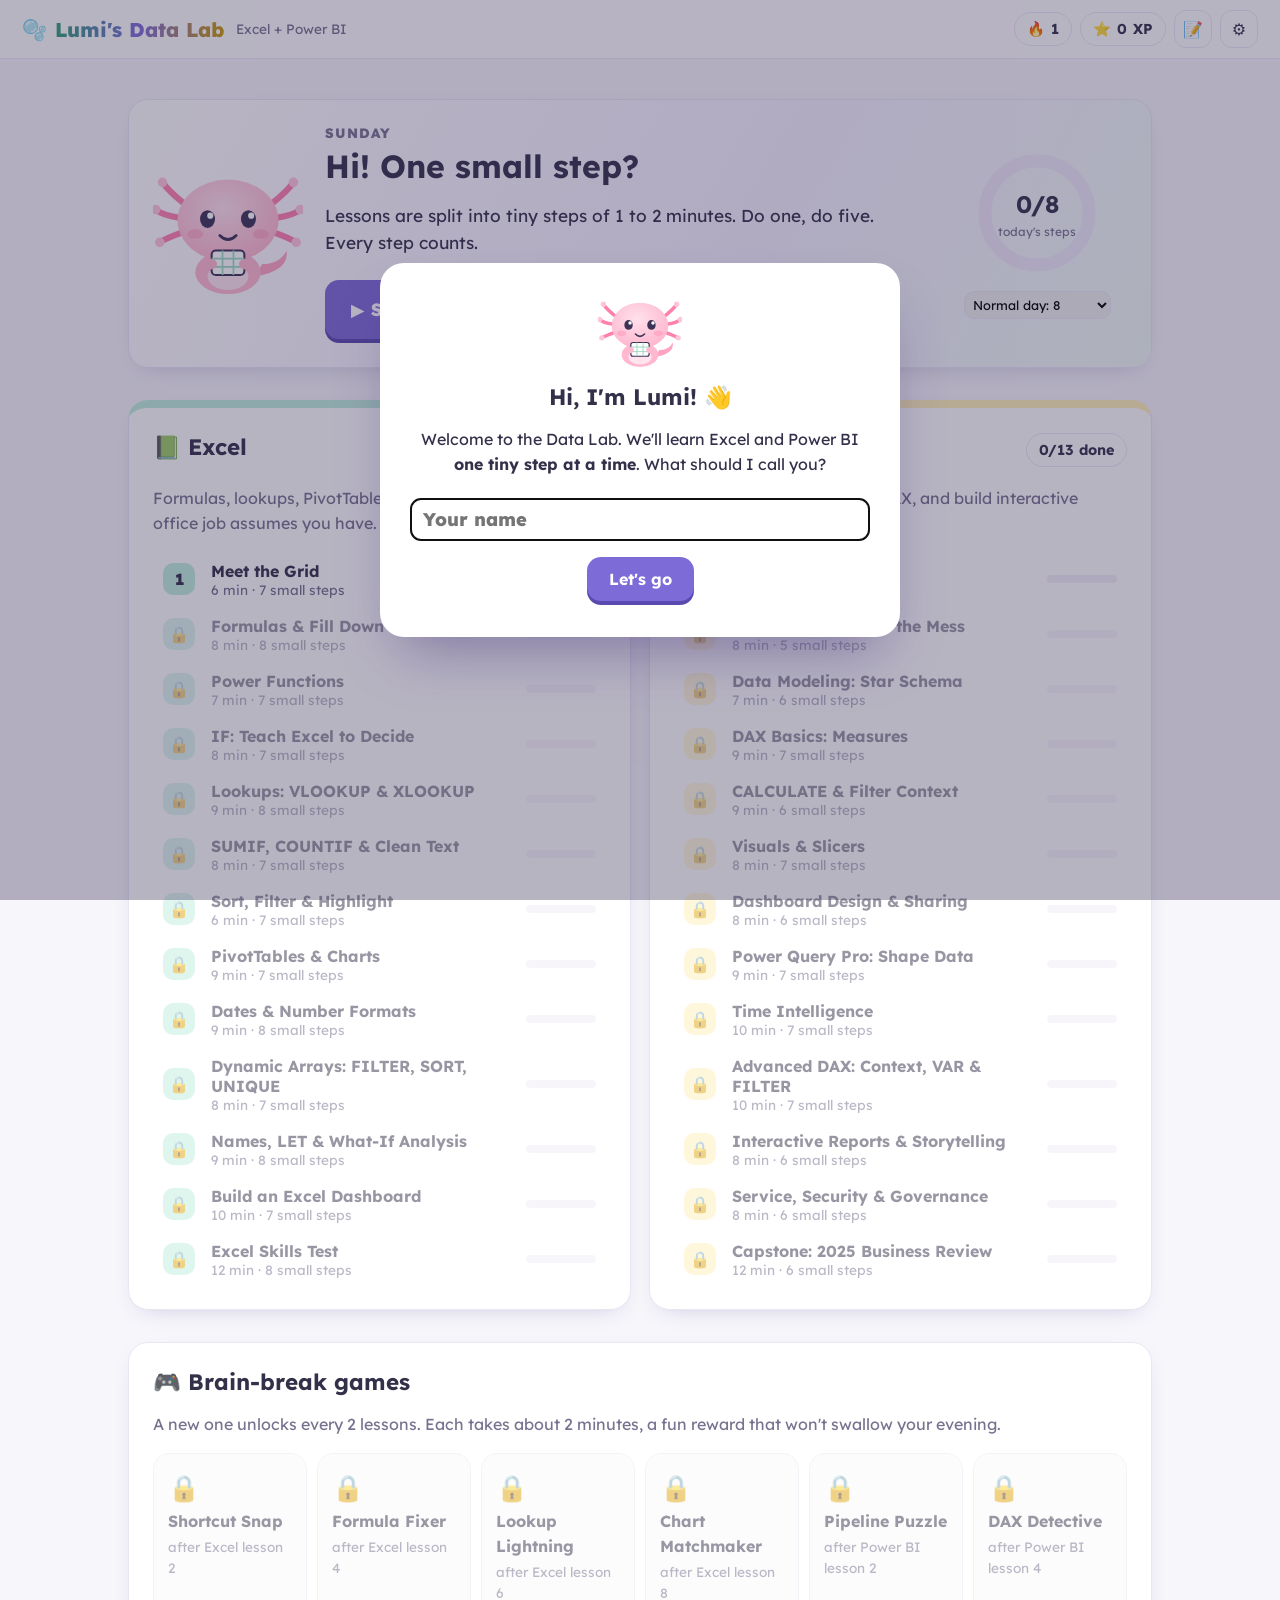
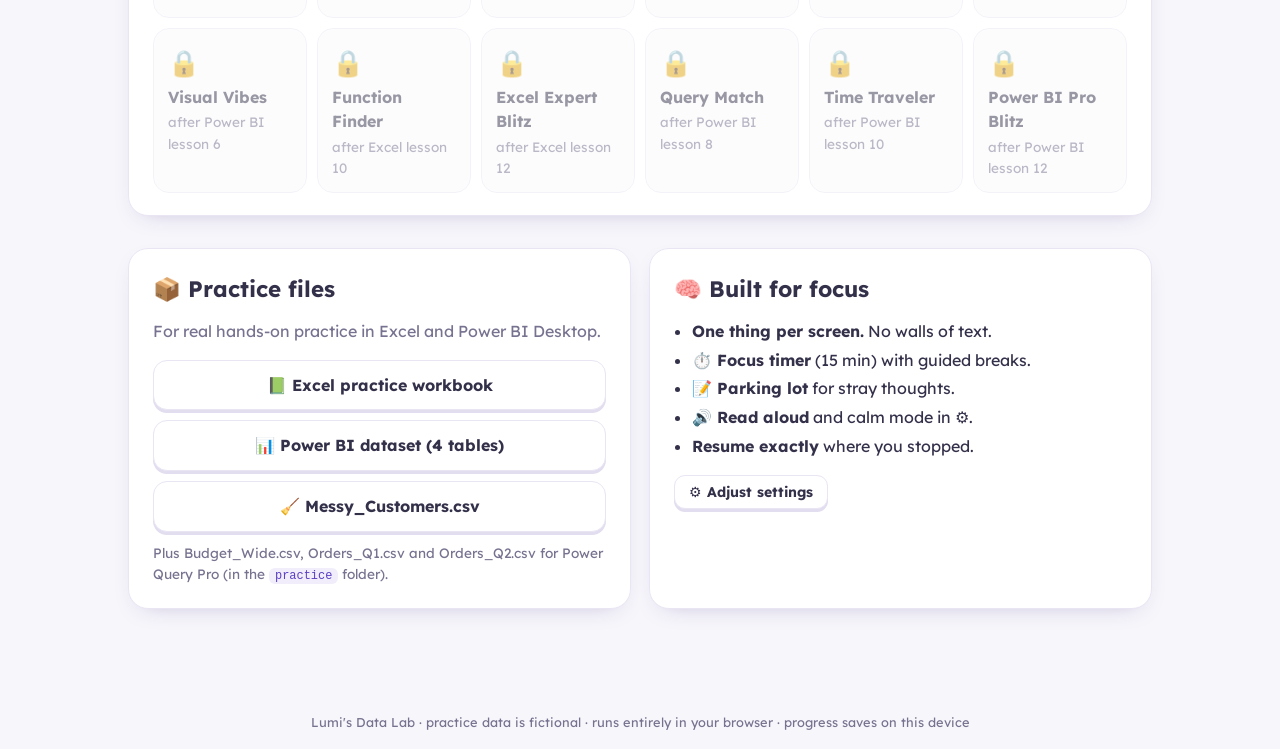
==== commit 9f2afecf: "Add files via upload" ====
--- a/index.html
+++ b/index.html
@@ -215,6 +215,14 @@
 body.calm *,body.calm *::before{animation:none!important;transition:none!important}
 @media (max-width:860px){.topbar>.muted{display:none}.brand{white-space:nowrap;font-size:1.05em}.topbar{padding:8px 12px;gap:8px}.stats .pill{padding:4px 8px}.hero{grid-template-columns:1fr;text-align:center}.hero .lumiwrap{display:none}.tracks,.two{grid-template-columns:1fr}.opts{grid-template-columns:1fr}.pv,.chartbox,.pq,.dax,.rb{grid-template-columns:1fr}.pv-fields{grid-row:auto}.p-title{display:none}.mem{grid-template-columns:repeat(3,1fr)}.breaks{grid-template-columns:1fr 1fr}.step{padding:18px}.mv{height:520px}.mt{width:44%}}
 @media (prefers-reduced-motion:reduce){*{animation:none!important;transition:none!important}}
+.xl-grid td.spill{background:#eef5ff;color:#2b5fa8}
+.gspanel{display:flex;gap:8px;align-items:center;flex-wrap:wrap;padding:8px;background:#fffbea;border-bottom:1px solid #f3e6b5}
+.tb.gs{background:#fff4d6}
+.tiles.t2{grid-template-columns:1fr 1fr}
+.rn{display:inline-flex;gap:4px}.rn .smallin{width:110px}
+.rls{display:grid;grid-template-columns:280px 1fr;gap:14px;margin-top:12px}.rls-role{border:1px solid var(--line);border-radius:12px;padding:12px;background:#fbfaff;display:flex;flex-direction:column;gap:8px}
+@media (max-width:860px){.rls{grid-template-columns:1fr}.tiles.t2{grid-template-columns:1fr}}
+[hidden]{display:none!important}
 </style></head>
 <body>
 <header class="topbar"><a class="brand" href="#home">🫧 <i>Lumi's Data Lab</i></a><span class="muted small">Excel + Power BI</span>
@@ -272,15 +280,19 @@
         if(peek() && peek().k === '('){ next(); const args = []; if(peek() && peek().k === ')'){ next(); return {t:'fn', n:x.v, args}; }
           while(true){ if(peek() && (peek().k === ',' || peek().k === ')')) args.push({t:'blank'}); else args.push(cmp()); const s = next(); if(!s) throw new XErr(ERR.VAL); if(s.k === ')') break; if(s.k !== ',') throw new XErr(ERR.VAL); }
           return {t:'fn', n:x.v, args}; }
-        throw new XErr(ERR.NAME);
+        return {t:'name', v:x.v};
       }
       throw new XErr(ERR.VAL);
     }
     const e = cmp(); if(p < t.length) throw new XErr(ERR.VAL); return e;
   }
 
+  // ---- dates: ISO text <-> Excel serial ----
+  const ISO = /^(\d{4})-(\d{2})-(\d{2})$/;
+  const isoToSerial = s => { const m = ISO.exec(s); return Math.round((Date.UTC(+m[1], +m[2]-1, +m[3]) - Date.UTC(1899,11,30)) / 864e5); };
+  const serialToIso = n => new Date(Date.UTC(1899,11,30) + Math.round(n)*864e5).toISOString().slice(0,10);
   // ---- values ----
-  const num = v => { if(v === '' || v === null || v === undefined) return 0; if(typeof v === 'boolean') return v ? 1 : 0; if(typeof v === 'number') return v; if(isErr(v)) throw new XErr(v); const n = Number(v); if(isNaN(n)) throw new XErr(ERR.VAL); return n; };
+  const num = v => { if(v === '' || v === null || v === undefined) return 0; if(typeof v === 'boolean') return v ? 1 : 0; if(typeof v === 'number') return v; if(isErr(v)) throw new XErr(v); if(ISO.test(v)) return isoToSerial(v); const n = Number(v); if(isNaN(n)) throw new XErr(ERR.VAL); return n; };
   const str = v => { if(v === null || v === undefined) return ''; if(typeof v === 'boolean') return v ? 'TRUE' : 'FALSE'; if(isErr(v)) throw new XErr(v); if(typeof v === 'number') return String(+v.toFixed(10)); return String(v); };
   const bool = v => { if(typeof v === 'boolean') return v; if(typeof v === 'number') return v !== 0; if(v === '' || v == null) return false; const u = String(v).toUpperCase(); if(u === 'TRUE') return true; if(u === 'FALSE') return false; throw new XErr(ERR.VAL); };
   const flat = a => a.flat(Infinity);
@@ -298,6 +310,19 @@
   }
   const ymd = v => { if(typeof v === 'number'){ const d = new Date(Date.UTC(1899,11,30) + v*864e5); return [d.getUTCFullYear(), d.getUTCMonth()+1, d.getUTCDate()]; } const m = /^(\d{4})-(\d{2})-(\d{2})$/.exec(str(v)); if(!m) throw new XErr(ERR.VAL); return [+m[1], +m[2], +m[3]]; };
 
+  const MON = ['January','February','March','April','May','June','July','August','September','October','November','December'], DOW = ['Sunday','Monday','Tuesday','Wednesday','Thursday','Friday','Saturday'];
+  function textFmt(v, f){
+    const fl = f.toLowerCase();
+    if(/[ymd]/.test(fl) && !/[#0]/.test(fl)){ const n = num(v), [y, m, d] = ymd(n), wd = new Date(Date.UTC(y, m-1, d)).getUTCDay();
+      return f.replace(/yyyy|yy|mmmm|mmm|mm|m|dddd|ddd|dd|d/gi, t => { t = t.toLowerCase(); return {yyyy:String(y), yy:String(y).slice(2), mmmm:MON[m-1], mmm:MON[m-1].slice(0,3), mm:String(m).padStart(2,'0'), m:String(m), dddd:DOW[wd], ddd:DOW[wd].slice(0,3), dd:String(d).padStart(2,'0'), d:String(d)}[t]; }); }
+    let n = num(v); const pct = f.includes('%'); if(pct) n *= 100;
+    const dec = (/\.(0+)/.exec(f) || [,''])[1].length; const comma = f.includes(',');
+    let out = Math.abs(n).toLocaleString('en-US', {minimumFractionDigits:dec, maximumFractionDigits:dec, useGrouping:comma});
+    const pre = (/^[^#0]*/.exec(f) || [''])[0].replace(/"/g, ''), post = (/[^#0.,%]*$/.exec(f) || [''])[0].replace(/"/g, '');
+    return (n < 0 ? '-' : '') + pre + out + (pct ? '%' : '') + post;
+  }
+  const workdays = (a, b) => { let c = 0; const s0 = Math.min(a, b), s1 = Math.max(a, b); for(let s = s0; s <= s1; s++){ const wd = (s + 6) % 7; if(wd !== 0 && wd !== 6) c++; } return a <= b ? c : -c; };
+  const as2D = v => isRange(v) ? v : [[v]];
   const FN = {
     SUM: a => nums(a).reduce((s, v) => s + v, 0),
     AVERAGE: a => { const n = nums(a); if(!n.length) throw new XErr(ERR.DIV); return n.reduce((s,v)=>s+v,0)/n.length; },
@@ -333,24 +358,58 @@
     CONCAT: a => flat(a).map(str).join(''), CONCATENATE: a => flat(a).map(str).join(''),
     TEXTJOIN: a => flat(a.slice(2)).filter(v => !(bool(a[1]) && (v === '' || v == null))).map(str).join(str(a[0])),
     YEAR: a => ymd(a[0])[0], MONTH: a => ymd(a[0])[1], DAY: a => ymd(a[0])[2],
-    UNIQUE: a => [...new Set(flat(a[0]))].length, // simplified: returns the count (spills not supported)
+    UNIQUE: a => { const rows = as2D(a[0]); const seen = new Set(), out = []; for(const r of rows){ const k = JSON.stringify(r); if(!seen.has(k)){ seen.add(k); out.push(r); } } return out; },
+    FILTER: a => { const rows = as2D(a[0]), inc = flat(as2D(a[1])); if(inc.length !== rows.length) throw new XErr(ERR.VAL); const out = rows.filter((_, i) => bool(inc[i])); if(!out.length){ if(a[2] !== undefined) return a[2]; throw new XErr('#CALC!'); } return out; },
+    SORT: a => { const rows = as2D(a[0]).map(r => r.slice()); const c = (a[1] === undefined ? 1 : num(a[1])) - 1, o = a[2] === undefined ? 1 : num(a[2]);
+      return rows.sort((x, y) => { const p = x[c], q = y[c]; const r = (typeof p === 'number' && typeof q === 'number') ? p - q : String(p).localeCompare(String(q)); return r * o; }); },
+    SORTBY: a => { const rows = as2D(a[0]), by = flat(as2D(a[1])), o = a[2] === undefined ? 1 : num(a[2]); return rows.map((r, i) => [r, by[i]]).sort((x, y) => ((typeof x[1] === 'number' ? x[1] - y[1] : String(x[1]).localeCompare(String(y[1])))) * o).map(x => x[0]); },
+    SEQUENCE: a => { const n = num(a[0]), c = a[1] === undefined ? 1 : num(a[1]), st = a[2] === undefined ? 1 : num(a[2]), step = a[3] === undefined ? 1 : num(a[3]); const out = []; let v = st; for(let i=0;i<n;i++){ const r = []; for(let j=0;j<c;j++){ r.push(v); v += step; } out.push(r); } return out; },
+    SUMPRODUCT: a => { const arrs = a.map(x => flat(as2D(x))); return arrs[0].reduce((s, _, i) => s + arrs.reduce((p, arr) => p * (typeof arr[i] === 'number' ? arr[i] : typeof arr[i] === 'boolean' ? +arr[i] : 0), 1), 0); },
+    MAXIFS: a => { const v = flat(a[0]).filter((x, i) => { for(let k=1;k<a.length;k+=2) if(!matchCrit(flat(a[k])[i], a[k+1])) return false; return typeof x === 'number'; }); return v.length ? Math.max(...v) : 0; },
+    MINIFS: a => { const v = flat(a[0]).filter((x, i) => { for(let k=1;k<a.length;k+=2) if(!matchCrit(flat(a[k])[i], a[k+1])) return false; return typeof x === 'number'; }); return v.length ? Math.min(...v) : 0; },
+    AVERAGEIFS: a => { const v = flat(a[0]).filter((x, i) => { for(let k=1;k<a.length;k+=2) if(!matchCrit(flat(a[k])[i], a[k+1])) return false; return typeof x === 'number'; }); if(!v.length) throw new XErr(ERR.DIV); return v.reduce((s,x)=>s+x,0)/v.length; },
+    DATE: a => { const d = new Date(Date.UTC(num(a[0]), num(a[1]) - 1, num(a[2]))); return d.toISOString().slice(0,10); },
+    EOMONTH: a => { const [y, m] = ymd(num(a[0])); const d = new Date(Date.UTC(y, m - 1 + num(a[1]) + 1, 0)); return d.toISOString().slice(0,10); },
+    EDATE: a => { const [y, m, dd] = ymd(num(a[0])); const last = new Date(Date.UTC(y, m - 1 + num(a[1]) + 1, 0)).getUTCDate(); return new Date(Date.UTC(y, m - 1 + num(a[1]), Math.min(dd, last))).toISOString().slice(0,10); },
+    DAYS: a => num(a[0]) - num(a[1]),
+    DATEDIF: a => { const s0 = num(a[0]), s1 = num(a[1]); if(s1 < s0) throw new XErr('#NUM!'); const u = str(a[2]).toUpperCase(); const [y0, m0, d0] = ymd(s0), [y1, m1, d1] = ymd(s1);
+      if(u === 'D') return s1 - s0; let months = (y1 - y0) * 12 + (m1 - m0) - (d1 < d0 ? 1 : 0); if(u === 'M') return months; if(u === 'Y') return Math.floor(months / 12); if(u === 'YM') return months % 12; throw new XErr(ERR.VAL); },
+    NETWORKDAYS: a => workdays(num(a[0]), num(a[1])),
+    WORKDAY: a => { let s0 = num(a[0]), n = num(a[1]); const step = n >= 0 ? 1 : -1; while(n !== 0){ s0 += step; const wd = (s0 + 6) % 7; if(wd !== 0 && wd !== 6) n -= step; } return serialToIso(s0); },
+    WEEKDAY: a => { const wd = (num(a[0]) + 6) % 7; const t = a[1] === undefined ? 1 : num(a[1]); return t === 2 ? (wd === 0 ? 7 : wd) : wd + 1; },
+    TODAY: () => new Date().toISOString().slice(0,10),
+    TEXT: a => textFmt(a[0], str(a[1])),
+    VALUE: a => num(a[0]),
   };
-  const LAZY = new Set(['IF','IFERROR','IFS','AND','OR']);
+  const LAZY = new Set(['IF','IFERROR','IFS','AND','OR','LET']);
 
   // ---- sheet ----
   class Sheet {
-    constructor(cells = {}, opts = {}){ this.raw = {}; this.cols = opts.cols || 8; this.rows = opts.rows || 12; for(const k in cells) this.raw[k.toUpperCase()] = cells[k]; this.recalc(); }
+    constructor(cells = {}, opts = {}){ this.raw = {}; this.cols = opts.cols || 8; this.rows = opts.rows || 12; this.names = opts.names || {}; this.env = null; for(const k in cells) this.raw[k.toUpperCase()] = cells[k]; this.recalc(); }
     get(a){ return this.raw[a] ?? ''; }
     set(a, v){ a = a.toUpperCase(); if(v === '' || v === null) delete this.raw[a]; else this.raw[a] = v; this.recalc(); }
-    recalc(){ this.vals = {}; this.stack = new Set(); for(const a in this.raw) this.value(a); }
+    recalc(){
+      this.spillVals = {}; this.spillOf = {};
+      for(let pass = 0; pass < 2; pass++){
+        this.vals = {}; this.stack = new Set(); this.spills = {};
+        for(const a in this.raw) this.value(a);
+        const sv = {}, so = {};
+        for(const a in this.spills){ const arr = this.spills[a], p = parseRef(a); let blocked = false;
+          arr.forEach((row, i) => row.forEach((v, j) => { if(i || j){ const t = addr(p.c + j, p.r + i); if(this.raw[t] !== undefined && this.raw[t] !== '') blocked = true; } }));
+          if(blocked){ this.vals[a] = '#SPILL!'; continue; }
+          arr.forEach((row, i) => row.forEach((v, j) => { const t = addr(p.c + j, p.r + i); if(i || j){ sv[t] = v; } so[t] = a; })); }
+        const same = JSON.stringify(sv) === JSON.stringify(this.spillVals); this.spillVals = sv; this.spillOf = so; if(same && pass) break;
+      }
+      for(const a in this.spillVals) this.vals[a] = this.spillVals[a];
+    }
     value(a){
       if(a in this.vals) return this.vals[a];
       const raw = this.raw[a];
-      if(raw === undefined) return '';
+      if(raw === undefined) return this.spillVals && a in this.spillVals ? this.spillVals[a] : '';
       if(typeof raw === 'string' && raw.startsWith('=')){
         if(this.stack.has(a)) return ERR.CIRC;
         this.stack.add(a); let v;
-        try{ v = this.evalNode(parse(raw.slice(1))); if(isRange(v)) v = v[0][0]; if(v === undefined || v === null) v = 0; if(v === '') v = 0; if(typeof v === 'number' && !isFinite(v)) v = ERR.DIV; }
+        try{ v = this.evalNode(parse(raw.slice(1))); if(isRange(v)){ if(v.length > 1 || v[0].length > 1) this.spills[a] = v; v = v[0][0]; } if(v === undefined || v === null) v = 0; if(v === '') v = 0; if(typeof v === 'number' && !isFinite(v)) v = ERR.DIV; }
         catch(e){ v = e instanceof XErr ? e.code : ERR.VAL; }
         this.stack.delete(a); this.vals[a] = v; return v;
       }
@@ -362,34 +421,44 @@
       switch(n.t){
         case 'num': case 'str': case 'bool': return n.v;
         case 'blank': return undefined;
+        case 'name': { if(this.env && n.v in this.env) return this.env[n.v]; const nm = Object.keys(this.names).find(k => k.toUpperCase() === n.v); if(nm){ const t = this.names[nm]; return t.includes(':') ? this.range(t.replace(/\$/g,'')) : this.scalar({t:'ref', v:t.replace(/\$/g,'')}); } throw new XErr(ERR.NAME); }
         case 'ref': { const p = parseRef(n.v); const v = this.value(addr(p.c, p.r)); if(isErr(v)) throw new XErr(v); return v; }
         case 'range': return this.range(n.v);
         case 'neg': return -num(this.scalar(n.e));
         case 'bin': {
-          const l = this.scalar(n.l), r = this.scalar(n.r);
-          switch(n.o){
+          const L = this.evalNode(n.l), Rv = this.evalNode(n.r);
+          if(isRange(L) || isRange(Rv)){ const A2 = as2D(L), B2 = as2D(Rv); const rows = Math.max(A2.length, B2.length), cols = Math.max(A2[0].length, B2[0].length);
+            const pick = (M, i, j) => M[M.length === 1 ? 0 : i][M[0].length === 1 ? 0 : j];
+            return Array.from({length:rows}, (_, i) => Array.from({length:cols}, (_, j) => { try{ return this.binop(n.o, pick(A2, i, j), pick(B2, i, j)); }catch(e){ return e instanceof XErr ? e.code : ERR.VAL; } })); }
+          return this.binop(n.o, L, Rv);
+        }
+        case 'fn': return this.call(n);
+      }
+      throw new XErr(ERR.VAL);
+    }
+    binop(o, l, r){
+          if(isErr(l)) throw new XErr(l); if(isErr(r)) throw new XErr(r);
+          switch(o){
             case '+': return num(l) + num(r); case '-': return num(l) - num(r); case '*': return num(l) * num(r);
             case '/': { const d = num(r); if(d === 0) throw new XErr(ERR.DIV); return num(l) / d; }
             case '^': return Math.pow(num(l), num(r)); case '&': return str(l) + str(r);
             default: { const cmpv = (typeof l === 'number' && typeof r === 'number') ? l - r : (str(l).toLowerCase() < str(r).toLowerCase() ? -1 : str(l).toLowerCase() > str(r).toLowerCase() ? 1 : 0);
-              return {'=':cmpv===0,'<>':cmpv!==0,'<':cmpv<0,'>':cmpv>0,'<=':cmpv<=0,'>=':cmpv>=0}[n.o]; }
+              return {'=':cmpv===0,'<>':cmpv!==0,'<':cmpv<0,'>':cmpv>0,'<=':cmpv<=0,'>=':cmpv>=0}[o]; }
           }
-        }
-        case 'fn': {
+    }
+    call(n){
           if(LAZY.has(n.n)){
             const A = n.args;
             if(n.n === 'IF'){ const c = bool(this.scalar(A[0])); const b = c ? A[1] : A[2]; if(!b || b.t === 'blank') return c ? 0 : false; return this.scalar(b); }
             if(n.n === 'IFERROR'){ try{ const v = this.scalar(A[0]); if(isErr(v)) throw new XErr(v); return v; }catch(e){ if(e instanceof XErr) return this.scalar(A[1]); throw e; } }
             if(n.n === 'IFS'){ for(let i=0;i<A.length;i+=2){ if(bool(this.scalar(A[i]))) return this.scalar(A[i+1]); } throw new XErr(ERR.NA); }
+            if(n.n === 'LET'){ const saved = this.env; this.env = Object.assign({}, this.env); try{ for(let i=0;i<A.length-1;i+=2){ if(A[i].t !== 'name') throw new XErr(ERR.VAL); this.env[A[i].v] = this.evalNode(A[i+1]); } return this.evalNode(A[A.length-1]); } finally { this.env = saved; } }
             if(n.n === 'AND') return A.every(x => flat([this.evalNode(x)]).every(bool));
             if(n.n === 'OR') return A.some(x => flat([this.evalNode(x)]).some(bool));
           }
           const f = FN[n.n]; if(!f) throw new XErr(ERR.NAME);
           const args = n.args.map(x => x.t === 'blank' ? undefined : this.evalNode(x));
           return f(args);
-        }
-      }
-      throw new XErr(ERR.VAL);
     }
     scalar(n){ const v = this.evalNode(n); if(isRange(v)){ if(v.length === 1 && v[0].length === 1) return v[0][0]; throw new XErr(ERR.VAL); } return v; }
     formulaOf(a){ const r = this.raw[a.toUpperCase()]; return typeof r === 'string' && r.startsWith('=') ? r : ''; }
@@ -434,7 +503,7 @@
   function visible(M, tn, filters){
     return M.T[tn].rows.filter(row => filters.every(f => {
       if(f.table !== tn && !M.rels.find(r => r.from === tn && r.to === f.table)) return true; // filter does not reach this table
-      const src = related(M, tn, row, f.table); if(!src) return false; return f.pred(src[f.col]);
+      const src = related(M, tn, row, f.table); if(!src) return false; return f.rowPred ? f.rowPred(src) : f.pred(src[f.col]);
     }));
   }
 
@@ -461,6 +530,14 @@
   function parse(s){
     const t = tokenize(s); let p = 0; const peek = () => t[p], next = () => t[p++];
     const isOp = (...o) => peek() && peek().k === 'op' && o.includes(peek().v);
+    function expr(){
+      if(peek() && peek().k === 'id' && peek().v.toUpperCase() === 'VAR'){
+        const vars = [];
+        while(peek() && peek().k === 'id' && peek().v.toUpperCase() === 'VAR'){ next(); const nm = next(); if(!nm || nm.k !== 'id') throw new DErr('VAR needs a name, like VAR total = …'); const eq = next(); if(!eq || eq.v !== '=') throw new DErr('Write VAR name = expression'); vars.push([nm.v, or()]); }
+        const r = next(); if(!r || r.k !== 'id' || r.v.toUpperCase() !== 'RETURN') throw new DErr('After your VARs, finish with RETURN …'); return {t:'let', vars, body:expr()};
+      }
+      return or();
+    }
     function or(){ let l = and(); while(isOp('||')){ next(); l = {t:'bin', o:'||', l, r:and()}; } return l; }
     function and(){ let l = cmp(); while(isOp('&&')){ next(); l = {t:'bin', o:'&&', l, r:cmp()}; } return l; }
     function cmp(){ let l = cat(); while(isOp('=','<>','<','>','<=','>=')){ const o = next().v; l = {t:'bin', o, l, r:cat()}; } return l; }
@@ -474,18 +551,18 @@
       if(x.k === 'str') return {t:'lit', v:x.v};
       if(x.k === 'col') return {t:'col', table:x.table, col:x.col};
       if(x.k === 'meas') return {t:'meas', v:x.v};
-      if(x.k === '('){ const e = or(); if(!next() || t[p-1].k !== ')') throw new DErr('A closing bracket ) is missing.'); return e; }
+      if(x.k === '('){ const e = expr(); if(!next() || t[p-1].k !== ')') throw new DErr('A closing bracket ) is missing.'); return e; }
       if(x.k === 'id'){
         const u = x.v.toUpperCase();
         if(u === 'TRUE' || u === 'FALSE'){ if(peek() && peek().k === '('){ next(); next(); } return {t:'lit', v:u === 'TRUE'}; }
         if(peek() && peek().k === '('){ next(); const args = []; if(peek() && peek().k === ')'){ next(); return {t:'fn', n:u, args}; }
-          while(true){ args.push(or()); const s2 = next(); if(!s2) throw new DErr('A closing bracket ) is missing.'); if(s2.k === ')') break; if(s2.k !== ',') throw new DErr('Expected a comma or ) between arguments.'); }
+          while(true){ args.push(expr()); const s2 = next(); if(!s2) throw new DErr('A closing bracket ) is missing.'); if(s2.k === ')') break; if(s2.k !== ',') throw new DErr('Expected a comma or ) between arguments.'); }
           return {t:'fn', n:u, args}; }
         return {t:'table', v:x.v};
       }
       throw new DErr(`Unexpected "${x.v}".`);
     }
-    const e = or(); if(p < t.length) throw new DErr(`Unexpected "${t[p].v || t[p].k}" near the end.`); return e;
+    const e = expr(); if(p < t.length) throw new DErr(`Unexpected "${t[p].v || t[p].k}" near the end.`); return e;
   }
   // ---------- DAX evaluator ----------
   function tableName(M, n){ const k = Object.keys(M.T).find(x => x.toLowerCase() === String(n).toLowerCase()); if(!k) throw new DErr(`There is no table called "${n}".`); return k; }
@@ -494,10 +571,12 @@
     switch(n.t){
       case 'lit': return n.v;
       case 'neg': return -evalD(M, n.e, ctx);
+      case 'let': { const vars = Object.assign({}, ctx.vars); const c2 = {...ctx, vars}; for(const [k, e] of n.vars) vars[k.toLowerCase()] = evalD(M, e, c2); return evalD(M, n.body, c2); }
       case 'col': { const [tn, c] = colCheck(M, n); if(!ctx.row) throw new DErr(`A bare column like ${tn}[${c}] needs an aggregation, e.g. SUM(${tn}[${c}]).`);
         const src = ctx.row.table === tn ? ctx.row.data : related(M, ctx.row.table, ctx.row.data, tn); if(!src) throw new DErr(`Can't reach ${tn} from ${ctx.row.table} in this row. Try RELATED().`); return src[c]; }
-      case 'meas': { const m = Object.keys(M.measures).find(k => k.toLowerCase() === n.v.toLowerCase()); if(!m) throw new DErr(`There is no measure called [${n.v}].`); if(ctx.depth > 20) throw new DErr('Measures refer to each other in a loop.'); return evalD(M, M.measures[m].ast, {...ctx, row:null, depth:(ctx.depth||0)+1}); }
-      case 'table': throw new DErr(`"${n.v}" isn't a function or value here. Did you mean a column like ${n.v}[Column]?`);
+      case 'meas': { if(ctx.row){ const tc = M.T[ctx.row.table].cols.find(c => c.toLowerCase() === n.v.toLowerCase()); if(tc) return ctx.row.data[tc]; }
+        const m = Object.keys(M.measures).find(k => k.toLowerCase() === n.v.toLowerCase()); if(!m) throw new DErr(`There is no measure called [${n.v}].`); if(ctx.depth > 20) throw new DErr('Measures refer to each other in a loop.'); return evalD(M, M.measures[m].ast, {...ctx, row:null, depth:(ctx.depth||0)+1}); }
+      case 'table': if(ctx.vars && n.v.toLowerCase() in ctx.vars) return ctx.vars[n.v.toLowerCase()]; throw new DErr(`"${n.v}" isn't a function or value here. Did you mean a column like ${n.v}[Column]?`);
       case 'bin': {
         if(n.o === '&&') return !!evalD(M, n.l, ctx) && !!evalD(M, n.r, ctx);
         if(n.o === '||') return !!evalD(M, n.l, ctx) || !!evalD(M, n.r, ctx);
@@ -509,6 +588,32 @@
     }
   }
   const aggCol = (M, n, ctx, f) => { const a = n.args[0]; if(!a || a.t !== 'col') throw new DErr(`${n.n} needs a column, like ${n.n}(Sales[Revenue]).`); const [tn, c] = colCheck(M, a); return f(visible(M, tn, ctx.filters).map(r => r[c]), tn); };
+  const TABLE_FNS = ['FILTER','ALL'];
+  function evalTable(M, n, ctx){
+    if(n.t === 'table'){ const tn = tableName(M, n.v); return { table:tn, rows: visible(M, tn, ctx.filters), all:false }; }
+    if(n.t === 'fn' && n.n === 'ALL' && n.args[0] && n.args[0].t === 'table'){ const tn = tableName(M, n.args[0].v); return { table:tn, rows: M.T[tn].rows.slice(), all:true }; }
+    if(n.t === 'fn' && n.n === 'FILTER'){ if(n.args.length < 2) throw new DErr('FILTER needs a table and a condition: FILTER(Sales, Sales[Revenue] > 50)'); const b = evalTable(M, n.args[0], ctx);
+      return { table:b.table, all:b.all, rows: b.rows.filter(r => !!evalD(M, n.args[1], {...ctx, row:{table:b.table, data:r}})) }; }
+    throw new DErr('Expected a table here, like Sales or FILTER(Sales, …).');
+  }
+  const isTableExpr = n => n && (n.t === 'table' || (n.t === 'fn' && TABLE_FNS.includes(n.n)));
+  const TI = ['SAMEPERIODLASTYEAR','DATEADD','DATESYTD','PREVIOUSMONTH','PREVIOUSYEAR'];
+  const shiftDate = (d, n, unit) => { const [y, m, dd] = d.split('-').map(Number); if(unit === 'DAY'){ return new Date(Date.UTC(y, m-1, dd + n)).toISOString().slice(0,10); }
+    const mm = unit === 'YEAR' ? m - 1 + 12*n : m - 1 + n; const last = new Date(Date.UTC(y, mm + 1, 0)).getUTCDate(); return new Date(Date.UTC(y, mm, Math.min(dd, last))).toISOString().slice(0,10); };
+  // shift by months/years; a month-end date also pulls in the rest of the target month (e.g. Feb 28 2025 → Feb 28–29 2024)
+  function shiftAll(cur, n, unit){ const out = new Set(); for(const d of cur){ const t = shiftDate(d, n, unit); out.add(t); const [y, m, dd] = d.split('-').map(Number); const lastSrc = new Date(Date.UTC(y, m, 0)).getUTCDate();
+      if(dd === lastSrc){ const [ty, tm, td] = t.split('-').map(Number); const lastT = new Date(Date.UTC(ty, tm, 0)).getUTCDate(); for(let k = td + 1; k <= lastT; k++) out.add(`${t.slice(0,8)}${String(k).padStart(2,'0')}`); } } return [...out]; }
+  function timeDates(M, f, ctx){
+    const cur = visible(M, 'Calendar', ctx.filters).map(r => r.Date).sort(); if(!cur.length) return [];
+    const unitOf = a => { const u = a && (a.t === 'table' ? a.v : a.t === 'lit' ? a.v : '').toString().toUpperCase(); if(!['DAY','MONTH','QUARTER','YEAR'].includes(u)) throw new DErr('DATEADD needs DAY, MONTH, QUARTER or YEAR as the 3rd argument.'); return u; };
+    switch(f.n){
+      case 'SAMEPERIODLASTYEAR': return shiftAll(cur, -1, 'YEAR');
+      case 'DATEADD': { const k = evalD(M, f.args[1], ctx); let u = unitOf(f.args[2]); let n = k; if(u === 'QUARTER'){ u = 'MONTH'; n = 3*k; } return u === 'DAY' ? cur.map(d => shiftDate(d, n, u)) : shiftAll(cur, n, u); }
+      case 'DATESYTD': { const max = cur[cur.length-1]; const y = max.slice(0,4); return M.T.Calendar.rows.map(r => r.Date).filter(d => d >= y + '-01-01' && d <= max); }
+      case 'PREVIOUSMONTH': { const first = shiftDate(cur[0].slice(0,8) + '01', -1, 'MONTH'); const ym = first.slice(0,7); return M.T.Calendar.rows.map(r => r.Date).filter(d => d.startsWith(ym)); }
+      case 'PREVIOUSYEAR': { const y = String(+cur[0].slice(0,4) - 1); return M.T.Calendar.rows.map(r => r.Date).filter(d => d.startsWith(y)); }
+    }
+  }
   function callD(M, n, ctx){
     const A = n.args, need = k => { if(A.length < k) throw new DErr(`${n.n} needs ${k} argument${k>1?'s':''}.`); };
     switch(n.n){
@@ -518,21 +623,26 @@
       case 'MAX': need(1); return aggCol(M, n, ctx, v => v.length ? Math.max(...v) : null);
       case 'COUNT': need(1); return aggCol(M, n, ctx, v => v.filter(x => x !== null && x !== '').length);
       case 'DISTINCTCOUNT': need(1); return aggCol(M, n, ctx, v => new Set(v).size);
-      case 'COUNTROWS': { need(1); if(A[0].t !== 'table') throw new DErr('COUNTROWS needs a table, like COUNTROWS(Sales).'); return visible(M, tableName(M, A[0].v), ctx.filters).length; }
+      case 'COUNTROWS': { need(1); if(!isTableExpr(A[0])) throw new DErr('COUNTROWS needs a table, like COUNTROWS(Sales).'); return evalTable(M, A[0], ctx).rows.length; }
+      case 'YEAR': need(1); return +String(evalD(M, A[0], ctx)).slice(0,4);
+      case 'MONTH': need(1); return +String(evalD(M, A[0], ctx)).slice(5,7);
+      case 'TOTALYTD': { need(2); return callD(M, {t:'fn', n:'CALCULATE', args:[A[0], {t:'fn', n:'DATESYTD', args:[A[1]]}]}, ctx); }
       case 'DIVIDE': { need(2); const a = evalD(M, A[0], ctx), b = evalD(M, A[1], ctx); if(!b) return A[2] ? evalD(M, A[2], ctx) : null; return a / b; }
       case 'IF': { need(2); return evalD(M, A[0], ctx) ? evalD(M, A[1], ctx) : (A[2] ? evalD(M, A[2], ctx) : null); }
       case 'ROUND': need(2); { const f = Math.pow(10, evalD(M, A[1], ctx)); return Math.round(evalD(M, A[0], ctx) * f) / f; }
       case 'RELATED': { need(1); if(A[0].t !== 'col') throw new DErr('RELATED needs a column, like RELATED(Products[Price]).'); return evalD(M, A[0], ctx); }
       case 'BLANK': return null;
       case 'SUMX': case 'AVERAGEX': case 'MAXX': case 'MINX': {
-        need(2); if(A[0].t !== 'table') throw new DErr(`${n.n} needs a table first, like ${n.n}(Sales, Sales[Qty] * RELATED(Products[Price])).`);
-        const tn = tableName(M, A[0].v); const vals = visible(M, tn, ctx.filters).map(r => +evalD(M, A[1], {...ctx, row:{table:tn, data:r}}) || 0);
+        need(2); if(!isTableExpr(A[0])) throw new DErr(`${n.n} needs a table first, like ${n.n}(Sales, Sales[Qty] * RELATED(Products[Price])).`);
+        const TB = evalTable(M, A[0], ctx), tn = TB.table; const vals = TB.rows.map(r => +evalD(M, A[1], {...ctx, row:{table:tn, data:r}}) || 0);
         if(n.n === 'SUMX') return vals.reduce((s,x)=>s+x,0); if(!vals.length) return null;
         if(n.n === 'AVERAGEX') return vals.reduce((s,x)=>s+x,0)/vals.length; return n.n === 'MAXX' ? Math.max(...vals) : Math.min(...vals);
       }
       case 'CALCULATE': {
         need(1); let filters = ctx.filters.slice();
         for(const f of A.slice(1)){
+          if(f.t === 'fn' && TI.includes(f.n)){ const ds = new Set(timeDates(M, f, {...ctx, filters})); filters = filters.filter(q => q.table !== 'Calendar'); filters.push({table:'Calendar', col:'Date', pred: d => ds.has(d)}); continue; }
+          if(f.t === 'fn' && f.n === 'FILTER'){ const TB = evalTable(M, f, {...ctx, filters}); const set = new Set(TB.rows); if(TB.all) filters = filters.filter(q => q.table !== TB.table); filters.push({table:TB.table, rowPred: r => set.has(r)}); continue; }
           if(f.t === 'fn' && (f.n === 'ALL' || f.n === 'REMOVEFILTERS')){
             const x = f.args[0]; if(!x) { filters = []; continue; }
             if(x.t === 'table'){ const tn = tableName(M, x.v); filters = filters.filter(q => q.table !== tn); }
@@ -557,6 +667,9 @@
     const name = m[1].replace(/^\[|\]$/g, '').trim(); if(!/^[A-Za-z][\w %]*$/.test(name)) throw new DErr('Measure names should start with a letter.');
     const ast = parse(m[2]); return { name, ast, text };
   }
+  function calcColumn(M, tn, text){ const m = /^\s*(?:'?([A-Za-z]+)'?\s*\[\s*([^\]]+)\]|([A-Za-z][\w ]*?))\s*=\s*([\s\S]+)$/.exec(text); if(!m) throw new DErr('Write it as: ColumnName = EXPRESSION');
+    const name = (m[2] || m[3]).trim(); const ast = parse(m[4]); const vals = M.T[tn].rows.map(r => evalD(M, ast, {filters:[], row:{table:tn, data:r}, depth:0})); return { name, vals, ast }; }
+  function rowFilter(M, tn, text){ const ast = parse(text); return new Set(M.T[tn].rows.filter(r => !!evalD(M, ast, {filters:[], row:{table:tn, data:r}, depth:0}))); }
   function evalMeasure(M, ast, filters = []){ return evalD(M, ast, {filters, row:null, depth:0}); }
   // group values of a column under filters (for visuals)
   function groupBy(M, tn, col, astOrName, filters = []){
@@ -588,17 +701,25 @@
           const base = step.col, a = base + '.1', b = base + '.2';
           R.forEach(r => { const parts = String(r[base] ?? '').split(step.delim); r[a] = (parts[0] ?? '').trim(); r[b] = parts.slice(1).join(step.delim).trim(); delete r[base]; });
           C.splice(ci, 1, {name:a, type:'text'}, {name:b, type:'text'}); break; }
+        case 'unpivot': { const keep = step.keep; const other = C.filter(c => !keep.includes(c.name)); const out = [];
+          R.forEach(r => other.forEach(c => { const o = {}; keep.forEach(k => o[k] = r[k]); o.Attribute = c.name; o.Value = r[c.name]; out.push(o); }));
+          R = out; C = C.filter(c => keep.includes(c.name)).concat([{name:'Attribute', type:'text'}, {name:'Value', type:other[0] ? other[0].type : 'number'}]); break; }
+        case 'append': { const extra = step.data.rows.map(row => Object.fromEntries(step.data.cols.map((c, i) => [c, row[i]]))); R = R.concat(extra); break; }
+        case 'merge': { const lk = new Map(step.data.rows.map(row => [row[step.data.cols.indexOf(step.key)], row[step.data.cols.indexOf(step.take)]]));
+          R.forEach(r => { r[step.take] = lk.has(r[step.key]) ? lk.get(r[step.key]) : null; }); C.push({name:step.take, type:'text'}); break; }
+        case 'group': { const m = new Map(); R.forEach(r => m.set(r[step.col], (m.get(r[step.col]) || 0) + (+r[step.agg] || 0)));
+          R = [...m.entries()].map(([k, v]) => ({[step.col]:k, Total:v})); C = [{name:step.col, type:'text'}, {name:'Total', type:'number'}]; break; }
         case 'rename': { R.forEach(r => { r[step.to] = r[step.col]; delete r[step.col]; }); C[ci].name = step.to; break; }
       }
       return { rows:R, cols:C };
     },
     run(start, steps){ let s = { rows:start.rows, cols:start.cols }; for(const st of steps) s = PQ.apply(s.rows, s.cols, st); return s; }
   };
-  return { buildModel, visible, parse, evalMeasure, defineMeasure, groupBy, PQ, DErr };
+  return { buildModel, visible, parse, evalMeasure, defineMeasure, groupBy, calcColumn, rowFilter, PQ, DErr };
 })();
 if(typeof module !== 'undefined') module.exports = PBI;
 </script>
-<script>const DATA = {"products":[[1,"Classic Milk Tea","Milk Tea",5.5],[2,"Taro Milk Tea","Milk Tea",6.0],[3,"Brown Sugar Boba","Milk Tea",6.5],[4,"Mango Fruit Tea","Fruit Tea",5.75],[5,"Passion Fruit Tea","Fruit Tea",5.5],[6,"Matcha Latte","Milk Tea",6.25],[7,"Mochi Donut","Snacks",3.5],[8,"Popcorn Chicken","Snacks",7.0]],"stores":[[1,"Downtown","Seattle","West"],[2,"Lakeside","Chicago","Midwest"],[3,"Harbor","Boston","East"],[4,"Sunset","San Diego","West"],[5,"Uptown","New York","East"],[6,"Riverside","Austin","South"]],"sales":[[1001,"2025-01-01",5,7,12,42.0],[1002,"2025-01-01",5,3,5,32.5],[1003,"2025-01-02",3,6,4,25.0],[1004,"2025-01-03",1,3,2,13.0],[1005,"2025-01-04",6,8,4,28.0],[1006,"2025-01-04",5,4,3,17.25],[1007,"2025-01-04",1,1,5,27.5],[1008,"2025-01-05",3,1,12,66.0],[1009,"2025-01-05",1,4,5,28.75],[1010,"2025-01-05",3,4,3,17.25],[1011,"2025-01-06",3,5,3,16.5],[1012,"2025-01-06",2,5,5,27.5],[1013,"2025-01-07",1,2,3,18.0],[1014,"2025-01-07",5,3,10,65.0],[1015,"2025-01-07",1,1,2,11.0],[1016,"2025-01-08",6,2,12,72.0],[1017,"2025-01-09",3,8,3,21.0],[1018,"2025-01-09",1,4,6,34.5],[1019,"2025-01-10",2,1,10,55.0],[1020,"2025-01-10",1,6,5,31.25],[1021,"2025-01-11",1,1,12,66.0],[1022,"2025-01-11",4,1,12,66.0],[1023,"2025-01-11",6,3,4,26.0],[1024,"2025-01-12",1,4,10,57.5],[1025,"2025-01-12",1,8,6,42.0],[1026,"2025-01-13",3,2,3,18.0],[1027,"2025-01-14",2,8,6,42.0],[1028,"2025-01-15",2,6,6,37.5],[1029,"2025-01-16",1,1,5,27.5],[1030,"2025-01-16",3,1,12,66.0],[1031,"2025-01-17",3,8,4,28.0],[1032,"2025-01-18",1,1,5,27.5],[1033,"2025-01-18",2,6,5,31.25],[1034,"2025-01-19",6,5,5,27.5],[1035,"2025-01-20",5,8,3,21.0],[1036,"2025-01-20",1,3,2,13.0],[1037,"2025-01-20",2,3,10,65.0],[1038,"2025-01-21",6,3,12,78.0],[1039,"2025-01-21",1,2,3,18.0],[1040,"2025-01-22",4,2,3,18.0],[1041,"2025-01-23",6,2,2,12.0],[1042,"2025-01-23",3,1,5,27.5],[1043,"2025-01-24",2,1,4,22.0],[1044,"2025-01-25",5,3,8,52.0],[1045,"2025-01-26",3,5,4,22.0],[1046,"2025-01-26",6,4,12,69.0],[1047,"2025-01-26",5,7,2,7.0],[1048,"2025-01-27",1,4,3,17.25],[1049,"2025-01-28",1,2,3,18.0],[1050,"2025-01-28",4,1,2,11.0],[1051,"2025-01-28",5,7,4,14.0],[1052,"2025-01-29",5,3,3,19.5],[1053,"2025-01-29",3,7,2,7.0],[1054,"2025-01-30",4,4,10,57.5],[1055,"2025-01-30",1,3,3,19.5],[1056,"2025-01-31",1,1,6,33.0],[1057,"2025-02-01",3,5,12,66.0],[1058,"2025-02-01",5,3,3,19.5],[1059,"2025-02-02",1,6,3,18.75],[1060,"2025-02-02",2,3,3,19.5],[1061,"2025-02-02",4,3,12,78.0],[1062,"2025-02-03",3,7,4,14.0],[1063,"2025-02-03",1,5,4,22.0],[1064,"2025-02-04",3,5,5,27.5],[1065,"2025-02-04",5,2,5,30.0],[1066,"2025-02-05",5,3,5,32.5],[1067,"2025-02-05",3,7,8,28.0],[1068,"2025-02-05",1,2,8,48.0],[1069,"2025-02-06",6,5,6,33.0],[1070,"2025-02-07",3,1,5,27.5],[1071,"2025-02-08",3,3,8,52.0],[1072,"2025-02-08",5,5,12,66.0],[1073,"2025-02-09",1,1,2,11.0],[1074,"2025-02-09",2,5,8,44.0],[1075,"2025-02-10",4,4,4,23.0],[1076,"2025-02-10",1,3,6,39.0],[1077,"2025-02-11",5,6,3,18.75],[1078,"2025-02-12",4,1,8,44.0],[1079,"2025-02-12",5,8,5,35.0],[1080,"2025-02-13",5,2,12,72.0],[1081,"2025-02-13",1,3,5,32.5],[1082,"2025-02-14",4,6,4,25.0],[1083,"2025-02-14",5,3,5,32.5],[1084,"2025-02-15",5,3,10,65.0],[1085,"2025-02-16",1,3,2,13.0],[1086,"2025-02-17",4,4,8,46.0],[1087,"2025-02-17",4,3,5,32.5],[1088,"2025-02-18",5,5,3,16.5],[1089,"2025-02-19",3,2,3,18.0],[1090,"2025-02-20",5,4,8,46.0],[1091,"2025-02-20",5,2,2,12.0],[1092,"2025-02-21",1,3,8,52.0],[1093,"2025-02-21",5,4,12,69.0],[1094,"2025-02-22",5,2,10,60.0],[1095,"2025-02-23",2,1,4,22.0],[1096,"2025-02-24",3,1,12,66.0],[1097,"2025-02-24",3,8,3,21.0],[1098,"2025-02-25",4,3,4,26.0],[1099,"2025-02-26",6,3,6,39.0],[1100,"2025-02-26",3,2,5,30.0],[1101,"2025-02-26",1,2,6,36.0],[1102,"2025-02-27",3,3,3,19.5],[1103,"2025-02-27",4,3,2,13.0],[1104,"2025-02-27",1,4,10,57.5],[1105,"2025-02-28",4,6,12,75.0],[1106,"2025-02-28",1,1,12,66.0],[1107,"2025-02-28",6,3,10,65.0],[1108,"2025-03-01",3,2,8,48.0],[1109,"2025-03-01",5,3,12,78.0],[1110,"2025-03-02",1,2,2,12.0],[1111,"2025-03-02",1,7,2,7.0],[1112,"2025-03-02",1,1,2,11.0],[1113,"2025-03-03",5,2,5,30.0],[1114,"2025-03-03",1,4,3,17.25],[1115,"2025-03-03",4,7,5,17.5],[1116,"2025-03-04",3,3,10,65.0],[1117,"2025-03-04",5,4,4,23.0],[1118,"2025-03-04",5,4,5,28.75],[1119,"2025-03-05",4,2,4,24.0],[1120,"2025-03-05",5,2,8,48.0],[1121,"2025-03-05",2,7,8,28.0],[1122,"2025-03-06",6,2,3,18.0],[1123,"2025-03-07",1,7,3,10.5],[1124,"2025-03-08",3,3,10,65.0],[1125,"2025-03-08",5,4,5,28.75],[1126,"2025-03-09",5,4,3,17.25],[1127,"2025-03-09",5,1,8,44.0],[1128,"2025-03-10",4,5,8,44.0],[1129,"2025-03-11",5,8,3,21.0],[1130,"2025-03-11",1,3,12,78.0],[1131,"2025-03-11",1,1,5,27.5],[1132,"2025-03-12",6,6,3,18.75],[1133,"2025-03-13",6,1,12,66.0],[1134,"2025-03-13",1,1,10,55.0],[1135,"2025-03-13",3,3,10,65.0],[1136,"2025-03-14",1,4,2,11.5],[1137,"2025-03-15",3,1,8,44.0],[1138,"2025-03-16",4,7,3,10.5],[1139,"2025-03-16",1,3,3,19.5],[1140,"2025-03-17",6,7,10,35.0],[1141,"2025-03-17",1,4,8,46.0],[1142,"2025-03-17",2,6,3,18.75],[1143,"2025-03-18",1,5,10,55.0],[1144,"2025-03-18",2,1,8,44.0],[1145,"2025-03-18",5,6,10,62.5],[1146,"2025-03-19",1,5,8,44.0],[1147,"2025-03-20",1,3,8,52.0],[1148,"2025-03-20",6,8,2,14.0],[1149,"2025-03-21",6,2,6,36.0],[1150,"2025-03-22",3,2,4,24.0],[1151,"2025-03-22",3,3,12,78.0],[1152,"2025-03-23",1,2,10,60.0],[1153,"2025-03-23",1,8,3,21.0],[1154,"2025-03-23",2,5,10,55.0],[1155,"2025-03-24",1,1,10,55.0],[1156,"2025-03-24",2,1,6,33.0],[1157,"2025-03-24",4,7,10,35.0],[1158,"2025-03-25",6,4,12,69.0],[1159,"2025-03-25",1,6,2,12.5],[1160,"2025-03-25",6,3,10,65.0],[1161,"2025-03-26",5,8,2,14.0],[1162,"2025-03-26",3,3,6,39.0],[1163,"2025-03-27",2,3,6,39.0],[1164,"2025-03-27",2,3,6,39.0],[1165,"2025-03-27",5,5,2,11.0],[1166,"2025-03-28",4,6,4,25.0],[1167,"2025-03-29",3,6,8,50.0],[1168,"2025-03-29",1,6,8,50.0],[1169,"2025-03-30",2,6,12,75.0],[1170,"2025-03-31",2,8,3,21.0],[1171,"2025-03-31",5,8,12,84.0],[1172,"2025-04-01",5,8,3,21.0],[1173,"2025-04-02",3,4,5,28.75],[1174,"2025-04-03",1,3,8,52.0],[1175,"2025-04-04",3,1,6,33.0],[1176,"2025-04-04",5,4,8,46.0],[1177,"2025-04-05",6,3,6,39.0],[1178,"2025-04-05",2,5,3,16.5],[1179,"2025-04-05",2,3,8,52.0],[1180,"2025-04-06",5,2,5,30.0],[1181,"2025-04-06",5,4,5,28.75],[1182,"2025-04-07",4,3,5,32.5],[1183,"2025-04-08",1,1,6,33.0],[1184,"2025-04-08",1,2,2,12.0],[1185,"2025-04-08",4,1,3,16.5],[1186,"2025-04-09",1,7,5,17.5],[1187,"2025-04-10",3,8,8,56.0],[1188,"2025-04-10",2,2,4,24.0],[1189,"2025-04-10",1,6,3,18.75],[1190,"2025-04-11",4,6,5,31.25],[1191,"2025-04-11",5,3,10,65.0],[1192,"2025-04-12",4,3,8,52.0],[1193,"2025-04-13",5,4,4,23.0],[1194,"2025-04-13",3,3,3,19.5],[1195,"2025-04-14",1,7,3,10.5],[1196,"2025-04-14",4,3,12,78.0],[1197,"2025-04-15",1,6,6,37.5],[1198,"2025-04-15",5,2,3,18.0],[1199,"2025-04-16",5,2,8,48.0],[1200,"2025-04-16",1,2,8,48.0],[1201,"2025-04-16",2,5,3,16.5],[1202,"2025-04-17",4,5,6,33.0],[1203,"2025-04-17",5,3,6,39.0],[1204,"2025-04-18",3,2,5,30.0],[1205,"2025-04-18",5,1,2,11.0],[1206,"2025-04-19",4,5,5,27.5],[1207,"2025-04-19",3,5,10,55.0],[1208,"2025-04-20",4,1,4,22.0],[1209,"2025-04-20",5,1,6,33.0],[1210,"2025-04-20",2,6,2,12.5],[1211,"2025-04-21",2,1,2,11.0],[1212,"2025-04-21",5,5,3,16.5],[1213,"2025-04-21",2,4,3,17.25],[1214,"2025-04-22",5,1,8,44.0],[1215,"2025-04-22",4,1,4,22.0],[1216,"2025-04-23",4,6,5,31.25],[1217,"2025-04-24",5,2,8,48.0],[1218,"2025-04-24",3,6,8,50.0],[1219,"2025-04-24",2,6,4,25.0],[1220,"2025-04-25",5,3,3,19.5],[1221,"2025-04-25",6,5,10,55.0],[1222,"2025-04-26",1,3,10,65.0],[1223,"2025-04-26",5,6,2,12.5],[1224,"2025-04-26",5,3,3,19.5],[1225,"2025-04-27",6,7,5,17.5],[1226,"2025-04-27",6,5,10,55.0],[1227,"2025-04-28",1,1,10,55.0],[1228,"2025-04-28",2,3,2,13.0],[1229,"2025-04-28",5,3,6,39.0],[1230,"2025-04-29",6,1,2,11.0],[1231,"2025-04-29",1,6,12,75.0],[1232,"2025-04-29",1,7,3,10.5],[1233,"2025-04-30",2,1,5,27.5],[1234,"2025-05-01",4,5,5,27.5],[1235,"2025-05-01",6,3,10,65.0],[1236,"2025-05-01",5,1,6,33.0],[1237,"2025-05-02",5,4,12,69.0],[1238,"2025-05-02",3,7,10,35.0],[1239,"2025-05-02",2,7,3,10.5],[1240,"2025-05-03",3,7,5,17.5],[1241,"2025-05-03",5,8,10,70.0],[1242,"2025-05-04",5,6,2,12.5],[1243,"2025-05-04",2,5,2,11.0],[1244,"2025-05-04",6,7,12,42.0],[1245,"2025-05-05",4,5,4,22.0],[1246,"2025-05-06",2,1,6,33.0],[1247,"2025-05-06",5,7,4,14.0],[1248,"2025-05-07",4,5,2,11.0],[1249,"2025-05-07",5,1,2,11.0],[1250,"2025-05-07",6,1,4,22.0],[1251,"2025-05-08",2,1,3,16.5],[1252,"2025-05-09",1,5,6,33.0],[1253,"2025-05-09",1,1,5,27.5],[1254,"2025-05-10",5,1,5,27.5],[1255,"2025-05-10",3,1,12,66.0],[1256,"2025-05-10",5,1,6,33.0],[1257,"2025-05-11",1,2,6,36.0],[1258,"2025-05-11",5,8,3,21.0],[1259,"2025-05-12",1,1,10,55.0],[1260,"2025-05-12",5,5,3,16.5],[1261,"2025-05-13",5,3,12,78.0],[1262,"2025-05-13",4,2,12,72.0],[1263,"2025-05-13",5,6,5,31.25],[1264,"2025-05-14",4,1,6,33.0],[1265,"2025-05-14",5,8,3,21.0],[1266,"2025-05-14",1,2,3,18.0],[1267,"2025-05-15",2,2,12,72.0],[1268,"2025-05-15",2,5,10,55.0],[1269,"2025-05-16",4,1,4,22.0],[1270,"2025-05-17",1,4,5,28.75],[1271,"2025-05-17",5,3,3,19.5],[1272,"2025-05-17",1,1,3,16.5],[1273,"2025-05-18",1,3,10,65.0],[1274,"2025-05-18",1,7,5,17.5],[1275,"2025-05-19",3,6,8,50.0],[1276,"2025-05-20",5,4,8,46.0],[1277,"2025-05-20",5,8,2,14.0],[1278,"2025-05-21",2,2,12,72.0],[1279,"2025-05-21",3,1,8,44.0],[1280,"2025-05-22",4,6,4,25.0],[1281,"2025-05-22",4,2,6,36.0],[1282,"2025-05-23",4,2,4,24.0],[1283,"2025-05-23",1,4,5,28.75],[1284,"2025-05-23",1,4,5,28.75],[1285,"2025-05-24",3,1,10,55.0],[1286,"2025-05-25",1,2,8,48.0],[1287,"2025-05-25",5,2,12,72.0],[1288,"2025-05-25",1,8,3,21.0],[1289,"2025-05-26",1,7,8,28.0],[1290,"2025-05-26",1,4,2,11.5],[1291,"2025-05-26",6,2,5,30.0],[1292,"2025-05-27",1,3,3,19.5],[1293,"2025-05-27",3,3,4,26.0],[1294,"2025-05-27",5,2,10,60.0],[1295,"2025-05-28",5,4,2,11.5],[1296,"2025-05-28",3,1,2,11.0],[1297,"2025-05-28",3,1,10,55.0],[1298,"2025-05-29",1,2,5,30.0],[1299,"2025-05-30",1,8,2,14.0],[1300,"2025-05-30",5,5,10,55.0],[1301,"2025-05-30",4,8,12,84.0],[1302,"2025-05-31",4,3,10,65.0],[1303,"2025-05-31",3,6,12,75.0],[1304,"2025-06-01",3,3,3,19.5],[1305,"2025-06-01",3,7,10,35.0],[1306,"2025-06-01",1,3,2,13.0],[1307,"2025-06-01",4,2,10,60.0],[1308,"2025-06-02",2,3,6,39.0],[1309,"2025-06-02",5,7,5,17.5],[1310,"2025-06-02",3,1,10,55.0],[1311,"2025-06-02",3,8,3,21.0],[1312,"2025-06-03",4,7,10,35.0],[1313,"2025-06-03",5,8,8,56.0],[1314,"2025-06-03",3,7,4,14.0],[1315,"2025-06-03",5,2,3,18.0],[1316,"2025-06-04",5,1,3,16.5],[1317,"2025-06-04",4,7,12,42.0],[1318,"2025-06-05",5,2,2,12.0],[1319,"2025-06-05",1,2,12,72.0],[1320,"2025-06-06",2,3,5,32.5],[1321,"2025-06-06",1,1,8,44.0],[1322,"2025-06-06",3,2,12,72.0],[1323,"2025-06-06",1,7,2,7.0],[1324,"2025-06-07",5,2,12,72.0],[1325,"2025-06-07",4,1,5,27.5],[1326,"2025-06-08",1,4,2,11.5],[1327,"2025-06-08",2,4,8,46.0],[1328,"2025-06-08",2,8,10,70.0],[1329,"2025-06-08",1,5,12,66.0],[1330,"2025-06-09",2,1,6,33.0],[1331,"2025-06-09",5,1,6,33.0],[1332,"2025-06-09",2,1,6,33.0],[1333,"2025-06-10",5,3,3,19.5],[1334,"2025-06-10",2,4,6,34.5],[1335,"2025-06-10",1,7,5,17.5],[1336,"2025-06-11",5,1,12,66.0],[1337,"2025-06-11",3,8,3,21.0],[1338,"2025-06-11",1,3,6,39.0],[1339,"2025-06-12",5,2,3,18.0],[1340,"2025-06-12",6,1,5,27.5],[1341,"2025-06-12",2,2,2,12.0],[1342,"2025-06-12",6,1,2,11.0],[1343,"2025-06-13",5,3,10,65.0],[1344,"2025-06-13",5,1,2,11.0],[1345,"2025-06-13",4,1,8,44.0],[1346,"2025-06-13",3,2,2,12.0],[1347,"2025-06-14",5,2,4,24.0],[1348,"2025-06-14",5,4,3,17.25],[1349,"2025-06-14",2,4,12,69.0],[1350,"2025-06-14",2,4,5,28.75],[1351,"2025-06-15",2,3,12,78.0],[1352,"2025-06-15",1,2,2,12.0],[1353,"2025-06-15",5,4,4,23.0],[1354,"2025-06-16",1,1,12,66.0],[1355,"2025-06-16",3,6,6,37.5],[1356,"2025-06-16",1,7,3,10.5],[1357,"2025-06-17",4,4,5,28.75],[1358,"2025-06-17",1,4,10,57.5],[1359,"2025-06-18",5,5,6,33.0],[1360,"2025-06-18",3,6,4,25.0],[1361,"2025-06-19",1,2,12,72.0],[1362,"2025-06-19",3,1,8,44.0],[1363,"2025-06-19",5,5,2,11.0],[1364,"2025-06-20",5,3,4,26.0],[1365,"2025-06-20",3,1,2,11.0],[1366,"2025-06-21",5,2,4,24.0],[1367,"2025-06-21",4,1,12,66.0],[1368,"2025-06-22",6,8,5,35.0],[1369,"2025-06-22",1,2,5,30.0],[1370,"2025-06-22",1,3,5,32.5],[1371,"2025-06-23",6,2,5,30.0],[1372,"2025-06-23",3,1,2,11.0],[1373,"2025-06-23",4,5,4,22.0],[1374,"2025-06-24",6,7,5,17.5],[1375,"2025-06-24",5,3,5,32.5],[1376,"2025-06-24",2,3,4,26.0],[1377,"2025-06-25",2,1,12,66.0],[1378,"2025-06-25",3,6,12,75.0],[1379,"2025-06-25",5,8,12,84.0],[1380,"2025-06-26",3,4,2,11.5],[1381,"2025-06-26",3,5,6,33.0],[1382,"2025-06-27",1,1,6,33.0],[1383,"2025-06-27",4,3,5,32.5],[1384,"2025-06-27",2,2,4,24.0],[1385,"2025-06-27",5,5,4,22.0],[1386,"2025-06-28",6,5,2,11.0],[1387,"2025-06-28",5,8,12,84.0],[1388,"2025-06-29",3,7,6,21.0],[1389,"2025-06-29",3,6,2,12.5],[1390,"2025-06-30",2,3,2,13.0],[1391,"2025-06-30",3,1,4,22.0],[1392,"2025-06-30",2,1,10,55.0],[1393,"2025-07-01",1,4,6,34.5],[1394,"2025-07-01",3,2,10,60.0],[1395,"2025-07-01",1,1,6,33.0],[1396,"2025-07-02",3,5,10,55.0],[1397,"2025-07-02",2,3,3,19.5],[1398,"2025-07-02",2,2,5,30.0],[1399,"2025-07-02",5,1,12,66.0],[1400,"2025-07-03",5,1,6,33.0],[1401,"2025-07-03",1,5,5,27.5],[1402,"2025-07-03",2,4,3,17.25],[1403,"2025-07-03",5,8,5,35.0],[1404,"2025-07-04",5,2,3,18.0],[1405,"2025-07-04",1,3,10,65.0],[1406,"2025-07-04",2,8,6,42.0],[1407,"2025-07-04",6,2,5,30.0],[1408,"2025-07-05",2,6,5,31.25],[1409,"2025-07-05",5,3,10,65.0],[1410,"2025-07-05",3,6,6,37.5],[1411,"2025-07-06",2,7,2,7.0],[1412,"2025-07-06",1,7,3,10.5],[1413,"2025-07-06",2,7,10,35.0],[1414,"2025-07-06",4,3,12,78.0],[1415,"2025-07-07",2,2,2,12.0],[1416,"2025-07-07",2,1,8,44.0],[1417,"2025-07-07",2,4,4,23.0],[1418,"2025-07-07",3,4,8,46.0],[1419,"2025-07-08",5,1,5,27.5],[1420,"2025-07-08",4,6,10,62.5],[1421,"2025-07-08",1,4,3,17.25],[1422,"2025-07-09",3,7,10,35.0],[1423,"2025-07-09",1,1,6,33.0],[1424,"2025-07-09",2,2,2,12.0],[1425,"2025-07-10",2,4,6,34.5],[1426,"2025-07-10",2,5,2,11.0],[1427,"2025-07-11",1,8,12,84.0],[1428,"2025-07-11",5,7,3,10.5],[1429,"2025-07-11",4,4,8,46.0],[1430,"2025-07-11",1,2,2,12.0],[1431,"2025-07-12",1,6,10,62.5],[1432,"2025-07-12",6,5,4,22.0],[1433,"2025-07-12",4,1,12,66.0],[1434,"2025-07-13",3,2,8,48.0],[1435,"2025-07-13",4,6,5,31.25],[1436,"2025-07-13",3,4,4,23.0],[1437,"2025-07-13",5,7,3,10.5],[1438,"2025-07-14",5,6,6,37.5],[1439,"2025-07-14",3,1,12,66.0],[1440,"2025-07-15",5,1,12,66.0],[1441,"2025-07-15",2,1,10,55.0],[1442,"2025-07-16",2,5,8,44.0],[1443,"2025-07-16",5,1,5,27.5],[1444,"2025-07-16",5,6,10,62.5],[1445,"2025-07-17",4,5,6,33.0],[1446,"2025-07-17",1,6,10,62.5],[1447,"2025-07-17",2,4,4,23.0],[1448,"2025-07-17",3,8,4,28.0],[1449,"2025-07-18",3,5,10,55.0],[1450,"2025-07-18",5,3,4,26.0],[1451,"2025-07-18",5,1,3,16.5],[1452,"2025-07-19",2,1,3,16.5],[1453,"2025-07-19",6,3,12,78.0],[1454,"2025-07-20",2,3,6,39.0],[1455,"2025-07-20",5,2,10,60.0],[1456,"2025-07-21",3,8,5,35.0],[1457,"2025-07-21",5,4,4,23.0],[1458,"2025-07-22",1,1,6,33.0],[1459,"2025-07-22",3,7,4,14.0],[1460,"2025-07-22",1,2,4,24.0],[1461,"2025-07-23",2,4,5,28.75],[1462,"2025-07-23",1,1,6,33.0],[1463,"2025-07-23",1,4,2,11.5],[1464,"2025-07-24",1,5,8,44.0],[1465,"2025-07-24",6,3,5,32.5],[1466,"2025-07-24",3,8,2,14.0],[1467,"2025-07-25",4,3,2,13.0],[1468,"2025-07-25",4,2,6,36.0],[1469,"2025-07-25",6,2,5,30.0],[1470,"2025-07-26",6,4,2,11.5],[1471,"2025-07-26",1,1,4,22.0],[1472,"2025-07-26",5,4,6,34.5],[1473,"2025-07-27",4,1,3,16.5],[1474,"2025-07-27",1,3,5,32.5],[1475,"2025-07-27",3,1,6,33.0],[1476,"2025-07-28",5,6,10,62.5],[1477,"2025-07-28",3,2,3,18.0],[1478,"2025-07-29",5,3,6,39.0],[1479,"2025-07-29",4,7,2,7.0],[1480,"2025-07-29",2,4,10,57.5],[1481,"2025-07-30",4,3,8,52.0],[1482,"2025-07-30",3,4,6,34.5],[1483,"2025-07-30",6,2,8,48.0],[1484,"2025-07-30",2,4,5,28.75],[1485,"2025-07-31",1,1,4,22.0],[1486,"2025-07-31",5,4,4,23.0],[1487,"2025-07-31",1,2,8,48.0],[1488,"2025-07-31",3,3,2,13.0],[1489,"2025-08-01",3,3,8,52.0],[1490,"2025-08-01",5,8,5,35.0],[1491,"2025-08-01",1,1,3,16.5],[1492,"2025-08-02",6,1,10,55.0],[1493,"2025-08-02",6,3,12,78.0],[1494,"2025-08-02",5,3,4,26.0],[1495,"2025-08-02",1,6,10,62.5],[1496,"2025-08-03",5,7,2,7.0],[1497,"2025-08-03",4,1,10,55.0],[1498,"2025-08-03",1,7,8,28.0],[1499,"2025-08-04",4,7,3,10.5],[1500,"2025-08-04",5,1,12,66.0],[1501,"2025-08-04",3,3,10,65.0],[1502,"2025-08-05",4,2,2,12.0],[1503,"2025-08-05",1,3,12,78.0],[1504,"2025-08-05",4,3,2,13.0],[1505,"2025-08-05",1,8,12,84.0],[1506,"2025-08-06",5,8,8,56.0],[1507,"2025-08-06",3,1,10,55.0],[1508,"2025-08-06",6,1,12,66.0],[1509,"2025-08-07",5,2,4,24.0],[1510,"2025-08-07",5,6,6,37.5],[1511,"2025-08-08",5,1,8,44.0],[1512,"2025-08-08",5,2,12,72.0],[1513,"2025-08-08",1,1,10,55.0],[1514,"2025-08-09",6,3,5,32.5],[1515,"2025-08-09",4,1,12,66.0],[1516,"2025-08-10",3,1,2,11.0],[1517,"2025-08-10",4,6,3,18.75],[1518,"2025-08-11",1,6,8,50.0],[1519,"2025-08-11",2,1,5,27.5],[1520,"2025-08-12",1,1,10,55.0],[1521,"2025-08-12",5,1,12,66.0],[1522,"2025-08-12",1,7,5,17.5],[1523,"2025-08-13",5,4,5,28.75],[1524,"2025-08-13",6,4,10,57.5],[1525,"2025-08-13",2,1,8,44.0],[1526,"2025-08-13",6,6,5,31.25],[1527,"2025-08-14",5,2,4,24.0],[1528,"2025-08-14",3,5,4,22.0],[1529,"2025-08-14",2,2,8,48.0],[1530,"2025-08-14",2,4,5,28.75],[1531,"2025-08-15",5,8,8,56.0],[1532,"2025-08-15",5,7,5,17.5],[1533,"2025-08-16",2,1,8,44.0],[1534,"2025-08-16",3,6,12,75.0],[1535,"2025-08-17",6,3,8,52.0],[1536,"2025-08-17",3,3,12,78.0],[1537,"2025-08-18",1,1,6,33.0],[1538,"2025-08-18",1,8,12,84.0],[1539,"2025-08-18",3,2,5,30.0],[1540,"2025-08-18",4,5,12,66.0],[1541,"2025-08-19",3,1,6,33.0],[1542,"2025-08-19",4,4,6,34.5],[1543,"2025-08-19",5,2,5,30.0],[1544,"2025-08-19",3,1,6,33.0],[1545,"2025-08-20",2,3,3,19.5],[1546,"2025-08-20",1,4,5,28.75],[1547,"2025-08-20",3,1,8,44.0],[1548,"2025-08-21",5,5,8,44.0],[1549,"2025-08-21",5,8,2,14.0],[1550,"2025-08-22",3,4,8,46.0],[1551,"2025-08-22",3,1,12,66.0],[1552,"2025-08-22",4,5,5,27.5],[1553,"2025-08-22",6,8,10,70.0],[1554,"2025-08-23",4,6,3,18.75],[1555,"2025-08-23",1,8,12,84.0],[1556,"2025-08-23",5,5,5,27.5],[1557,"2025-08-24",1,8,8,56.0],[1558,"2025-08-24",3,6,3,18.75],[1559,"2025-08-24",1,5,4,22.0],[1560,"2025-08-24",5,8,6,42.0],[1561,"2025-08-25",5,6,3,18.75],[1562,"2025-08-25",1,3,8,52.0],[1563,"2025-08-25",6,7,2,7.0],[1564,"2025-08-25",3,1,3,16.5],[1565,"2025-08-26",3,2,3,18.0],[1566,"2025-08-26",2,1,3,16.5],[1567,"2025-08-27",2,3,5,32.5],[1568,"2025-08-27",3,2,2,12.0],[1569,"2025-08-27",4,8,4,28.0],[1570,"2025-08-27",3,4,3,17.25],[1571,"2025-08-28",6,1,4,22.0],[1572,"2025-08-28",4,3,3,19.5],[1573,"2025-08-28",1,3,4,26.0],[1574,"2025-08-28",1,6,10,62.5],[1575,"2025-08-29",4,2,10,60.0],[1576,"2025-08-29",2,1,2,11.0],[1577,"2025-08-30",1,3,6,39.0],[1578,"2025-08-30",4,4,10,57.5],[1579,"2025-08-30",3,2,4,24.0],[1580,"2025-08-31",6,8,3,21.0],[1581,"2025-08-31",2,3,6,39.0],[1582,"2025-08-31",1,2,12,72.0],[1583,"2025-08-31",4,3,8,52.0],[1584,"2025-09-01",2,1,2,11.0],[1585,"2025-09-01",3,1,8,44.0],[1586,"2025-09-02",5,6,8,50.0],[1587,"2025-09-02",2,1,5,27.5],[1588,"2025-09-03",3,6,2,12.5],[1589,"2025-09-03",4,3,3,19.5],[1590,"2025-09-03",4,1,5,27.5],[1591,"2025-09-04",5,8,6,42.0],[1592,"2025-09-04",5,2,2,12.0],[1593,"2025-09-05",1,1,8,44.0],[1594,"2025-09-05",1,1,6,33.0],[1595,"2025-09-06",5,2,10,60.0],[1596,"2025-09-06",3,4,3,17.25],[1597,"2025-09-06",5,2,3,18.0],[1598,"2025-09-07",5,8,8,56.0],[1599,"2025-09-07",1,1,4,22.0],[1600,"2025-09-08",1,4,12,69.0],[1601,"2025-09-08",4,1,4,22.0],[1602,"2025-09-09",1,4,5,28.75],[1603,"2025-09-09",1,4,12,69.0],[1604,"2025-09-10",4,2,3,18.0],[1605,"2025-09-10",1,1,4,22.0],[1606,"2025-09-11",5,6,3,18.75],[1607,"2025-09-11",6,3,3,19.5],[1608,"2025-09-12",2,8,3,21.0],[1609,"2025-09-13",2,1,3,16.5],[1610,"2025-09-13",1,7,10,35.0],[1611,"2025-09-13",1,2,3,18.0],[1612,"2025-09-14",3,7,2,7.0],[1613,"2025-09-15",1,8,12,84.0],[1614,"2025-09-15",5,3,10,65.0],[1615,"2025-09-16",1,6,4,25.0],[1616,"2025-09-16",2,6,2,12.5],[1617,"2025-09-16",1,2,8,48.0],[1618,"2025-09-17",3,4,10,57.5],[1619,"2025-09-17",4,3,12,78.0],[1620,"2025-09-18",1,6,10,62.5],[1621,"2025-09-18",5,2,5,30.0],[1622,"2025-09-19",5,2,2,12.0],[1623,"2025-09-19",1,2,6,36.0],[1624,"2025-09-19",5,3,10,65.0],[1625,"2025-09-20",1,1,10,55.0],[1626,"2025-09-20",3,7,12,42.0],[1627,"2025-09-20",1,1,3,16.5],[1628,"2025-09-21",5,2,2,12.0],[1629,"2025-09-21",2,8,4,28.0],[1630,"2025-09-21",2,4,4,23.0],[1631,"2025-09-22",5,8,6,42.0],[1632,"2025-09-22",5,1,5,27.5],[1633,"2025-09-23",5,7,8,28.0],[1634,"2025-09-24",1,1,4,22.0],[1635,"2025-09-25",3,5,6,33.0],[1636,"2025-09-25",5,4,6,34.5],[1637,"2025-09-26",1,2,6,36.0],[1638,"2025-09-27",2,2,4,24.0],[1639,"2025-09-27",1,2,2,12.0],[1640,"2025-09-27",2,2,4,24.0],[1641,"2025-09-28",5,1,4,22.0],[1642,"2025-09-28",4,4,4,23.0],[1643,"2025-09-29",5,6,6,37.5],[1644,"2025-09-29",3,2,8,48.0],[1645,"2025-09-29",4,5,12,66.0],[1646,"2025-09-30",2,5,5,27.5],[1647,"2025-09-30",3,8,8,56.0],[1648,"2025-10-01",4,1,3,16.5],[1649,"2025-10-02",1,7,3,10.5],[1650,"2025-10-02",3,1,8,44.0],[1651,"2025-10-03",5,1,3,16.5],[1652,"2025-10-04",4,1,3,16.5],[1653,"2025-10-05",1,3,8,52.0],[1654,"2025-10-05",6,4,3,17.25],[1655,"2025-10-06",1,1,12,66.0],[1656,"2025-10-06",6,1,3,16.5],[1657,"2025-10-07",2,7,5,17.5],[1658,"2025-10-08",1,2,4,24.0],[1659,"2025-10-08",6,7,2,7.0],[1660,"2025-10-08",5,4,8,46.0],[1661,"2025-10-09",3,1,2,11.0],[1662,"2025-10-10",5,1,2,11.0],[1663,"2025-10-11",5,1,3,16.5],[1664,"2025-10-11",1,1,5,27.5],[1665,"2025-10-12",3,6,8,50.0],[1666,"2025-10-12",3,2,5,30.0],[1667,"2025-10-13",3,1,8,44.0],[1668,"2025-10-13",2,3,5,32.5],[1669,"2025-10-14",1,1,6,33.0],[1670,"2025-10-14",2,3,8,52.0],[1671,"2025-10-15",4,2,6,36.0],[1672,"2025-10-16",2,3,2,13.0],[1673,"2025-10-16",2,1,6,33.0],[1674,"2025-10-16",5,3,5,32.5],[1675,"2025-10-17",2,1,3,16.5],[1676,"2025-10-17",5,1,5,27.5],[1677,"2025-10-17",1,3,4,26.0],[1678,"2025-10-18",1,5,3,16.5],[1679,"2025-10-18",3,8,4,28.0],[1680,"2025-10-19",5,6,8,50.0],[1681,"2025-10-19",1,8,6,42.0],[1682,"2025-10-20",5,4,12,69.0],[1683,"2025-10-20",6,8,2,14.0],[1684,"2025-10-20",3,3,3,19.5],[1685,"2025-10-21",1,7,5,17.5],[1686,"2025-10-21",3,1,5,27.5],[1687,"2025-10-22",6,2,4,24.0],[1688,"2025-10-22",2,6,2,12.5],[1689,"2025-10-23",5,2,5,30.0],[1690,"2025-10-24",5,7,8,28.0],[1691,"2025-10-24",1,3,6,39.0],[1692,"2025-10-24",5,1,4,22.0],[1693,"2025-10-25",1,2,6,36.0],[1694,"2025-10-25",4,2,6,36.0],[1695,"2025-10-25",4,3,12,78.0],[1696,"2025-10-26",1,2,5,30.0],[1697,"2025-10-26",6,1,4,22.0],[1698,"2025-10-26",2,1,3,16.5],[1699,"2025-10-27",5,3,12,78.0],[1700,"2025-10-27",6,3,12,78.0],[1701,"2025-10-28",1,1,12,66.0],[1702,"2025-10-28",1,8,10,70.0],[1703,"2025-10-29",1,1,4,22.0],[1704,"2025-10-29",5,3,2,13.0],[1705,"2025-10-29",3,1,12,66.0],[1706,"2025-10-30",3,5,4,22.0],[1707,"2025-10-30",1,2,2,12.0],[1708,"2025-10-30",5,2,8,48.0],[1709,"2025-10-31",4,3,8,52.0],[1710,"2025-10-31",1,1,10,55.0],[1711,"2025-10-31",4,3,6,39.0],[1712,"2025-11-01",3,8,4,28.0],[1713,"2025-11-01",4,3,6,39.0],[1714,"2025-11-02",2,8,10,70.0],[1715,"2025-11-03",2,5,3,16.5],[1716,"2025-11-04",2,5,3,16.5],[1717,"2025-11-04",6,3,10,65.0],[1718,"2025-11-04",5,5,10,55.0],[1719,"2025-11-05",5,3,12,78.0],[1720,"2025-11-05",2,1,12,66.0],[1721,"2025-11-06",6,4,6,34.5],[1722,"2025-11-07",1,3,2,13.0],[1723,"2025-11-07",5,2,2,12.0],[1724,"2025-11-07",6,2,3,18.0],[1725,"2025-11-08",1,3,3,19.5],[1726,"2025-11-08",3,3,6,39.0],[1727,"2025-11-09",3,6,8,50.0],[1728,"2025-11-09",4,7,12,42.0],[1729,"2025-11-10",6,8,5,35.0],[1730,"2025-11-10",5,6,6,37.5],[1731,"2025-11-11",3,1,5,27.5],[1732,"2025-11-12",1,7,8,28.0],[1733,"2025-11-13",4,6,10,62.5],[1734,"2025-11-13",4,8,3,21.0],[1735,"2025-11-14",2,1,6,33.0],[1736,"2025-11-14",2,7,4,14.0],[1737,"2025-11-14",5,4,6,34.5],[1738,"2025-11-15",1,4,2,11.5],[1739,"2025-11-15",3,3,10,65.0],[1740,"2025-11-15",5,6,6,37.5],[1741,"2025-11-16",3,4,10,57.5],[1742,"2025-11-16",1,5,4,22.0],[1743,"2025-11-17",2,6,3,18.75],[1744,"2025-11-17",3,5,8,44.0],[1745,"2025-11-18",1,2,6,36.0],[1746,"2025-11-18",6,5,8,44.0],[1747,"2025-11-19",6,7,6,21.0],[1748,"2025-11-19",4,3,6,39.0],[1749,"2025-11-20",2,6,6,37.5],[1750,"2025-11-20",6,2,3,18.0],[1751,"2025-11-21",5,1,2,11.0],[1752,"2025-11-22",3,6,6,37.5],[1753,"2025-11-22",4,1,5,27.5],[1754,"2025-11-23",1,2,2,12.0],[1755,"2025-11-23",2,8,10,70.0],[1756,"2025-11-24",2,3,12,78.0],[1757,"2025-11-25",3,1,10,55.0],[1758,"2025-11-26",4,4,6,34.5],[1759,"2025-11-26",3,4,2,11.5],[1760,"2025-11-26",1,3,2,13.0],[1761,"2025-11-27",4,1,6,33.0],[1762,"2025-11-27",4,6,8,50.0],[1763,"2025-11-27",5,2,2,12.0],[1764,"2025-11-28",1,1,3,16.5],[1765,"2025-11-28",1,8,6,42.0],[1766,"2025-11-28",1,7,3,10.5],[1767,"2025-11-29",5,2,12,72.0],[1768,"2025-11-30",3,8,5,35.0],[1769,"2025-12-01",2,6,10,62.5],[1770,"2025-12-01",5,1,4,22.0],[1771,"2025-12-02",3,1,2,11.0],[1772,"2025-12-03",3,1,12,66.0],[1773,"2025-12-03",1,4,5,28.75],[1774,"2025-12-04",4,3,8,52.0],[1775,"2025-12-04",4,7,8,28.0],[1776,"2025-12-04",2,2,10,60.0],[1777,"2025-12-05",5,3,6,39.0],[1778,"2025-12-05",1,1,6,33.0],[1779,"2025-12-05",3,3,10,65.0],[1780,"2025-12-06",2,3,2,13.0],[1781,"2025-12-07",4,7,3,10.5],[1782,"2025-12-07",3,3,12,78.0],[1783,"2025-12-08",6,3,10,65.0],[1784,"2025-12-08",1,7,5,17.5],[1785,"2025-12-08",5,2,12,72.0],[1786,"2025-12-09",2,2,3,18.0],[1787,"2025-12-09",6,4,8,46.0],[1788,"2025-12-10",1,5,10,55.0],[1789,"2025-12-10",3,2,3,18.0],[1790,"2025-12-10",2,4,10,57.5],[1791,"2025-12-11",1,8,10,70.0],[1792,"2025-12-11",4,1,5,27.5],[1793,"2025-12-12",4,3,8,52.0],[1794,"2025-12-12",4,6,6,37.5],[1795,"2025-12-12",5,2,10,60.0],[1796,"2025-12-13",1,1,8,44.0],[1797,"2025-12-13",3,6,2,12.5],[1798,"2025-12-13",4,2,12,72.0],[1799,"2025-12-14",4,1,12,66.0],[1800,"2025-12-14",2,5,10,55.0],[1801,"2025-12-15",4,1,12,66.0],[1802,"2025-12-15",4,3,12,78.0],[1803,"2025-12-15",6,4,8,46.0],[1804,"2025-12-16",1,6,6,37.5],[1805,"2025-12-16",1,4,8,46.0],[1806,"2025-12-17",2,3,8,52.0],[1807,"2025-12-18",1,4,8,46.0],[1808,"2025-12-18",3,3,6,39.0],[1809,"2025-12-18",5,4,5,28.75],[1810,"2025-12-19",1,1,3,16.5],[1811,"2025-12-20",5,6,6,37.5],[1812,"2025-12-20",1,1,2,11.0],[1813,"2025-12-20",2,5,8,44.0],[1814,"2025-12-21",3,4,8,46.0],[1815,"2025-12-22",6,6,12,75.0],[1816,"2025-12-22",1,5,6,33.0],[1817,"2025-12-23",2,3,5,32.5],[1818,"2025-12-23",2,4,8,46.0],[1819,"2025-12-23",5,6,4,25.0],[1820,"2025-12-24",5,7,4,14.0],[1821,"2025-12-25",5,3,5,32.5],[1822,"2025-12-25",2,6,5,31.25],[1823,"2025-12-26",2,3,2,13.0],[1824,"2025-12-26",5,7,2,7.0],[1825,"2025-12-27",4,2,12,72.0],[1826,"2025-12-28",3,3,3,19.5],[1827,"2025-12-28",6,3,4,26.0],[1828,"2025-12-28",1,4,4,23.0],[1829,"2025-12-29",1,5,6,33.0],[1830,"2025-12-29",1,2,5,30.0],[1831,"2025-12-29",2,3,6,39.0],[1832,"2025-12-30",1,2,6,36.0],[1833,"2025-12-30",1,3,4,26.0],[1834,"2025-12-31",1,1,5,27.5]],"calendar":[["2025-01-01",2025,1,"Jan","Q1","Wed"],["2025-01-02",2025,1,"Jan","Q1","Thu"],["2025-01-03",2025,1,"Jan","Q1","Fri"],["2025-01-04",2025,1,"Jan","Q1","Sat"],["2025-01-05",2025,1,"Jan","Q1","Sun"],["2025-01-06",2025,1,"Jan","Q1","Mon"],["2025-01-07",2025,1,"Jan","Q1","Tue"],["2025-01-08",2025,1,"Jan","Q1","Wed"],["2025-01-09",2025,1,"Jan","Q1","Thu"],["2025-01-10",2025,1,"Jan","Q1","Fri"],["2025-01-11",2025,1,"Jan","Q1","Sat"],["2025-01-12",2025,1,"Jan","Q1","Sun"],["2025-01-13",2025,1,"Jan","Q1","Mon"],["2025-01-14",2025,1,"Jan","Q1","Tue"],["2025-01-15",2025,1,"Jan","Q1","Wed"],["2025-01-16",2025,1,"Jan","Q1","Thu"],["2025-01-17",2025,1,"Jan","Q1","Fri"],["2025-01-18",2025,1,"Jan","Q1","Sat"],["2025-01-19",2025,1,"Jan","Q1","Sun"],["2025-01-20",2025,1,"Jan","Q1","Mon"],["2025-01-21",2025,1,"Jan","Q1","Tue"],["2025-01-22",2025,1,"Jan","Q1","Wed"],["2025-01-23",2025,1,"Jan","Q1","Thu"],["2025-01-24",2025,1,"Jan","Q1","Fri"],["2025-01-25",2025,1,"Jan","Q1","Sat"],["2025-01-26",2025,1,"Jan","Q1","Sun"],["2025-01-27",2025,1,"Jan","Q1","Mon"],["2025-01-28",2025,1,"Jan","Q1","Tue"],["2025-01-29",2025,1,"Jan","Q1","Wed"],["2025-01-30",2025,1,"Jan","Q1","Thu"],["2025-01-31",2025,1,"Jan","Q1","Fri"],["2025-02-01",2025,2,"Feb","Q1","Sat"],["2025-02-02",2025,2,"Feb","Q1","Sun"],["2025-02-03",2025,2,"Feb","Q1","Mon"],["2025-02-04",2025,2,"Feb","Q1","Tue"],["2025-02-05",2025,2,"Feb","Q1","Wed"],["2025-02-06",2025,2,"Feb","Q1","Thu"],["2025-02-07",2025,2,"Feb","Q1","Fri"],["2025-02-08",2025,2,"Feb","Q1","Sat"],["2025-02-09",2025,2,"Feb","Q1","Sun"],["2025-02-10",2025,2,"Feb","Q1","Mon"],["2025-02-11",2025,2,"Feb","Q1","Tue"],["2025-02-12",2025,2,"Feb","Q1","Wed"],["2025-02-13",2025,2,"Feb","Q1","Thu"],["2025-02-14",2025,2,"Feb","Q1","Fri"],["2025-02-15",2025,2,"Feb","Q1","Sat"],["2025-02-16",2025,2,"Feb","Q1","Sun"],["2025-02-17",2025,2,"Feb","Q1","Mon"],["2025-02-18",2025,2,"Feb","Q1","Tue"],["2025-02-19",2025,2,"Feb","Q1","Wed"],["2025-02-20",2025,2,"Feb","Q1","Thu"],["2025-02-21",2025,2,"Feb","Q1","Fri"],["2025-02-22",2025,2,"Feb","Q1","Sat"],["2025-02-23",2025,2,"Feb","Q1","Sun"],["2025-02-24",2025,2,"Feb","Q1","Mon"],["2025-02-25",2025,2,"Feb","Q1","Tue"],["2025-02-26",2025,2,"Feb","Q1","Wed"],["2025-02-27",2025,2,"Feb","Q1","Thu"],["2025-02-28",2025,2,"Feb","Q1","Fri"],["2025-03-01",2025,3,"Mar","Q1","Sat"],["2025-03-02",2025,3,"Mar","Q1","Sun"],["2025-03-03",2025,3,"Mar","Q1","Mon"],["2025-03-04",2025,3,"Mar","Q1","Tue"],["2025-03-05",2025,3,"Mar","Q1","Wed"],["2025-03-06",2025,3,"Mar","Q1","Thu"],["2025-03-07",2025,3,"Mar","Q1","Fri"],["2025-03-08",2025,3,"Mar","Q1","Sat"],["2025-03-09",2025,3,"Mar","Q1","Sun"],["2025-03-10",2025,3,"Mar","Q1","Mon"],["2025-03-11",2025,3,"Mar","Q1","Tue"],["2025-03-12",2025,3,"Mar","Q1","Wed"],["2025-03-13",2025,3,"Mar","Q1","Thu"],["2025-03-14",2025,3,"Mar","Q1","Fri"],["2025-03-15",2025,3,"Mar","Q1","Sat"],["2025-03-16",2025,3,"Mar","Q1","Sun"],["2025-03-17",2025,3,"Mar","Q1","Mon"],["2025-03-18",2025,3,"Mar","Q1","Tue"],["2025-03-19",2025,3,"Mar","Q1","Wed"],["2025-03-20",2025,3,"Mar","Q1","Thu"],["2025-03-21",2025,3,"Mar","Q1","Fri"],["2025-03-22",2025,3,"Mar","Q1","Sat"],["2025-03-23",2025,3,"Mar","Q1","Sun"],["2025-03-24",2025,3,"Mar","Q1","Mon"],["2025-03-25",2025,3,"Mar","Q1","Tue"],["2025-03-26",2025,3,"Mar","Q1","Wed"],["2025-03-27",2025,3,"Mar","Q1","Thu"],["2025-03-28",2025,3,"Mar","Q1","Fri"],["2025-03-29",2025,3,"Mar","Q1","Sat"],["2025-03-30",2025,3,"Mar","Q1","Sun"],["2025-03-31",2025,3,"Mar","Q1","Mon"],["2025-04-01",2025,4,"Apr","Q2","Tue"],["2025-04-02",2025,4,"Apr","Q2","Wed"],["2025-04-03",2025,4,"Apr","Q2","Thu"],["2025-04-04",2025,4,"Apr","Q2","Fri"],["2025-04-05",2025,4,"Apr","Q2","Sat"],["2025-04-06",2025,4,"Apr","Q2","Sun"],["2025-04-07",2025,4,"Apr","Q2","Mon"],["2025-04-08",2025,4,"Apr","Q2","Tue"],["2025-04-09",2025,4,"Apr","Q2","Wed"],["2025-04-10",2025,4,"Apr","Q2","Thu"],["2025-04-11",2025,4,"Apr","Q2","Fri"],["2025-04-12",2025,4,"Apr","Q2","Sat"],["2025-04-13",2025,4,"Apr","Q2","Sun"],["2025-04-14",2025,4,"Apr","Q2","Mon"],["2025-04-15",2025,4,"Apr","Q2","Tue"],["2025-04-16",2025,4,"Apr","Q2","Wed"],["2025-04-17",2025,4,"Apr","Q2","Thu"],["2025-04-18",2025,4,"Apr","Q2","Fri"],["2025-04-19",2025,4,"Apr","Q2","Sat"],["2025-04-20",2025,4,"Apr","Q2","Sun"],["2025-04-21",2025,4,"Apr","Q2","Mon"],["2025-04-22",2025,4,"Apr","Q2","Tue"],["2025-04-23",2025,4,"Apr","Q2","Wed"],["2025-04-24",2025,4,"Apr","Q2","Thu"],["2025-04-25",2025,4,"Apr","Q2","Fri"],["2025-04-26",2025,4,"Apr","Q2","Sat"],["2025-04-27",2025,4,"Apr","Q2","Sun"],["2025-04-28",2025,4,"Apr","Q2","Mon"],["2025-04-29",2025,4,"Apr","Q2","Tue"],["2025-04-30",2025,4,"Apr","Q2","Wed"],["2025-05-01",2025,5,"May","Q2","Thu"],["2025-05-02",2025,5,"May","Q2","Fri"],["2025-05-03",2025,5,"May","Q2","Sat"],["2025-05-04",2025,5,"May","Q2","Sun"],["2025-05-05",2025,5,"May","Q2","Mon"],["2025-05-06",2025,5,"May","Q2","Tue"],["2025-05-07",2025,5,"May","Q2","Wed"],["2025-05-08",2025,5,"May","Q2","Thu"],["2025-05-09",2025,5,"May","Q2","Fri"],["2025-05-10",2025,5,"May","Q2","Sat"],["2025-05-11",2025,5,"May","Q2","Sun"],["2025-05-12",2025,5,"May","Q2","Mon"],["2025-05-13",2025,5,"May","Q2","Tue"],["2025-05-14",2025,5,"May","Q2","Wed"],["2025-05-15",2025,5,"May","Q2","Thu"],["2025-05-16",2025,5,"May","Q2","Fri"],["2025-05-17",2025,5,"May","Q2","Sat"],["2025-05-18",2025,5,"May","Q2","Sun"],["2025-05-19",2025,5,"May","Q2","Mon"],["2025-05-20",2025,5,"May","Q2","Tue"],["2025-05-21",2025,5,"May","Q2","Wed"],["2025-05-22",2025,5,"May","Q2","Thu"],["2025-05-23",2025,5,"May","Q2","Fri"],["2025-05-24",2025,5,"May","Q2","Sat"],["2025-05-25",2025,5,"May","Q2","Sun"],["2025-05-26",2025,5,"May","Q2","Mon"],["2025-05-27",2025,5,"May","Q2","Tue"],["2025-05-28",2025,5,"May","Q2","Wed"],["2025-05-29",2025,5,"May","Q2","Thu"],["2025-05-30",2025,5,"May","Q2","Fri"],["2025-05-31",2025,5,"May","Q2","Sat"],["2025-06-01",2025,6,"Jun","Q2","Sun"],["2025-06-02",2025,6,"Jun","Q2","Mon"],["2025-06-03",2025,6,"Jun","Q2","Tue"],["2025-06-04",2025,6,"Jun","Q2","Wed"],["2025-06-05",2025,6,"Jun","Q2","Thu"],["2025-06-06",2025,6,"Jun","Q2","Fri"],["2025-06-07",2025,6,"Jun","Q2","Sat"],["2025-06-08",2025,6,"Jun","Q2","Sun"],["2025-06-09",2025,6,"Jun","Q2","Mon"],["2025-06-10",2025,6,"Jun","Q2","Tue"],["2025-06-11",2025,6,"Jun","Q2","Wed"],["2025-06-12",2025,6,"Jun","Q2","Thu"],["2025-06-13",2025,6,"Jun","Q2","Fri"],["2025-06-14",2025,6,"Jun","Q2","Sat"],["2025-06-15",2025,6,"Jun","Q2","Sun"],["2025-06-16",2025,6,"Jun","Q2","Mon"],["2025-06-17",2025,6,"Jun","Q2","Tue"],["2025-06-18",2025,6,"Jun","Q2","Wed"],["2025-06-19",2025,6,"Jun","Q2","Thu"],["2025-06-20",2025,6,"Jun","Q2","Fri"],["2025-06-21",2025,6,"Jun","Q2","Sat"],["2025-06-22",2025,6,"Jun","Q2","Sun"],["2025-06-23",2025,6,"Jun","Q2","Mon"],["2025-06-24",2025,6,"Jun","Q2","Tue"],["2025-06-25",2025,6,"Jun","Q2","Wed"],["2025-06-26",2025,6,"Jun","Q2","Thu"],["2025-06-27",2025,6,"Jun","Q2","Fri"],["2025-06-28",2025,6,"Jun","Q2","Sat"],["2025-06-29",2025,6,"Jun","Q2","Sun"],["2025-06-30",2025,6,"Jun","Q2","Mon"],["2025-07-01",2025,7,"Jul","Q3","Tue"],["2025-07-02",2025,7,"Jul","Q3","Wed"],["2025-07-03",2025,7,"Jul","Q3","Thu"],["2025-07-04",2025,7,"Jul","Q3","Fri"],["2025-07-05",2025,7,"Jul","Q3","Sat"],["2025-07-06",2025,7,"Jul","Q3","Sun"],["2025-07-07",2025,7,"Jul","Q3","Mon"],["2025-07-08",2025,7,"Jul","Q3","Tue"],["2025-07-09",2025,7,"Jul","Q3","Wed"],["2025-07-10",2025,7,"Jul","Q3","Thu"],["2025-07-11",2025,7,"Jul","Q3","Fri"],["2025-07-12",2025,7,"Jul","Q3","Sat"],["2025-07-13",2025,7,"Jul","Q3","Sun"],["2025-07-14",2025,7,"Jul","Q3","Mon"],["2025-07-15",2025,7,"Jul","Q3","Tue"],["2025-07-16",2025,7,"Jul","Q3","Wed"],["2025-07-17",2025,7,"Jul","Q3","Thu"],["2025-07-18",2025,7,"Jul","Q3","Fri"],["2025-07-19",2025,7,"Jul","Q3","Sat"],["2025-07-20",2025,7,"Jul","Q3","Sun"],["2025-07-21",2025,7,"Jul","Q3","Mon"],["2025-07-22",2025,7,"Jul","Q3","Tue"],["2025-07-23",2025,7,"Jul","Q3","Wed"],["2025-07-24",2025,7,"Jul","Q3","Thu"],["2025-07-25",2025,7,"Jul","Q3","Fri"],["2025-07-26",2025,7,"Jul","Q3","Sat"],["2025-07-27",2025,7,"Jul","Q3","Sun"],["2025-07-28",2025,7,"Jul","Q3","Mon"],["2025-07-29",2025,7,"Jul","Q3","Tue"],["2025-07-30",2025,7,"Jul","Q3","Wed"],["2025-07-31",2025,7,"Jul","Q3","Thu"],["2025-08-01",2025,8,"Aug","Q3","Fri"],["2025-08-02",2025,8,"Aug","Q3","Sat"],["2025-08-03",2025,8,"Aug","Q3","Sun"],["2025-08-04",2025,8,"Aug","Q3","Mon"],["2025-08-05",2025,8,"Aug","Q3","Tue"],["2025-08-06",2025,8,"Aug","Q3","Wed"],["2025-08-07",2025,8,"Aug","Q3","Thu"],["2025-08-08",2025,8,"Aug","Q3","Fri"],["2025-08-09",2025,8,"Aug","Q3","Sat"],["2025-08-10",2025,8,"Aug","Q3","Sun"],["2025-08-11",2025,8,"Aug","Q3","Mon"],["2025-08-12",2025,8,"Aug","Q3","Tue"],["2025-08-13",2025,8,"Aug","Q3","Wed"],["2025-08-14",2025,8,"Aug","Q3","Thu"],["2025-08-15",2025,8,"Aug","Q3","Fri"],["2025-08-16",2025,8,"Aug","Q3","Sat"],["2025-08-17",2025,8,"Aug","Q3","Sun"],["2025-08-18",2025,8,"Aug","Q3","Mon"],["2025-08-19",2025,8,"Aug","Q3","Tue"],["2025-08-20",2025,8,"Aug","Q3","Wed"],["2025-08-21",2025,8,"Aug","Q3","Thu"],["2025-08-22",2025,8,"Aug","Q3","Fri"],["2025-08-23",2025,8,"Aug","Q3","Sat"],["2025-08-24",2025,8,"Aug","Q3","Sun"],["2025-08-25",2025,8,"Aug","Q3","Mon"],["2025-08-26",2025,8,"Aug","Q3","Tue"],["2025-08-27",2025,8,"Aug","Q3","Wed"],["2025-08-28",2025,8,"Aug","Q3","Thu"],["2025-08-29",2025,8,"Aug","Q3","Fri"],["2025-08-30",2025,8,"Aug","Q3","Sat"],["2025-08-31",2025,8,"Aug","Q3","Sun"],["2025-09-01",2025,9,"Sep","Q3","Mon"],["2025-09-02",2025,9,"Sep","Q3","Tue"],["2025-09-03",2025,9,"Sep","Q3","Wed"],["2025-09-04",2025,9,"Sep","Q3","Thu"],["2025-09-05",2025,9,"Sep","Q3","Fri"],["2025-09-06",2025,9,"Sep","Q3","Sat"],["2025-09-07",2025,9,"Sep","Q3","Sun"],["2025-09-08",2025,9,"Sep","Q3","Mon"],["2025-09-09",2025,9,"Sep","Q3","Tue"],["2025-09-10",2025,9,"Sep","Q3","Wed"],["2025-09-11",2025,9,"Sep","Q3","Thu"],["2025-09-12",2025,9,"Sep","Q3","Fri"],["2025-09-13",2025,9,"Sep","Q3","Sat"],["2025-09-14",2025,9,"Sep","Q3","Sun"],["2025-09-15",2025,9,"Sep","Q3","Mon"],["2025-09-16",2025,9,"Sep","Q3","Tue"],["2025-09-17",2025,9,"Sep","Q3","Wed"],["2025-09-18",2025,9,"Sep","Q3","Thu"],["2025-09-19",2025,9,"Sep","Q3","Fri"],["2025-09-20",2025,9,"Sep","Q3","Sat"],["2025-09-21",2025,9,"Sep","Q3","Sun"],["2025-09-22",2025,9,"Sep","Q3","Mon"],["2025-09-23",2025,9,"Sep","Q3","Tue"],["2025-09-24",2025,9,"Sep","Q3","Wed"],["2025-09-25",2025,9,"Sep","Q3","Thu"],["2025-09-26",2025,9,"Sep","Q3","Fri"],["2025-09-27",2025,9,"Sep","Q3","Sat"],["2025-09-28",2025,9,"Sep","Q3","Sun"],["2025-09-29",2025,9,"Sep","Q3","Mon"],["2025-09-30",2025,9,"Sep","Q3","Tue"],["2025-10-01",2025,10,"Oct","Q4","Wed"],["2025-10-02",2025,10,"Oct","Q4","Thu"],["2025-10-03",2025,10,"Oct","Q4","Fri"],["2025-10-04",2025,10,"Oct","Q4","Sat"],["2025-10-05",2025,10,"Oct","Q4","Sun"],["2025-10-06",2025,10,"Oct","Q4","Mon"],["2025-10-07",2025,10,"Oct","Q4","Tue"],["2025-10-08",2025,10,"Oct","Q4","Wed"],["2025-10-09",2025,10,"Oct","Q4","Thu"],["2025-10-10",2025,10,"Oct","Q4","Fri"],["2025-10-11",2025,10,"Oct","Q4","Sat"],["2025-10-12",2025,10,"Oct","Q4","Sun"],["2025-10-13",2025,10,"Oct","Q4","Mon"],["2025-10-14",2025,10,"Oct","Q4","Tue"],["2025-10-15",2025,10,"Oct","Q4","Wed"],["2025-10-16",2025,10,"Oct","Q4","Thu"],["2025-10-17",2025,10,"Oct","Q4","Fri"],["2025-10-18",2025,10,"Oct","Q4","Sat"],["2025-10-19",2025,10,"Oct","Q4","Sun"],["2025-10-20",2025,10,"Oct","Q4","Mon"],["2025-10-21",2025,10,"Oct","Q4","Tue"],["2025-10-22",2025,10,"Oct","Q4","Wed"],["2025-10-23",2025,10,"Oct","Q4","Thu"],["2025-10-24",2025,10,"Oct","Q4","Fri"],["2025-10-25",2025,10,"Oct","Q4","Sat"],["2025-10-26",2025,10,"Oct","Q4","Sun"],["2025-10-27",2025,10,"Oct","Q4","Mon"],["2025-10-28",2025,10,"Oct","Q4","Tue"],["2025-10-29",2025,10,"Oct","Q4","Wed"],["2025-10-30",2025,10,"Oct","Q4","Thu"],["2025-10-31",2025,10,"Oct","Q4","Fri"],["2025-11-01",2025,11,"Nov","Q4","Sat"],["2025-11-02",2025,11,"Nov","Q4","Sun"],["2025-11-03",2025,11,"Nov","Q4","Mon"],["2025-11-04",2025,11,"Nov","Q4","Tue"],["2025-11-05",2025,11,"Nov","Q4","Wed"],["2025-11-06",2025,11,"Nov","Q4","Thu"],["2025-11-07",2025,11,"Nov","Q4","Fri"],["2025-11-08",2025,11,"Nov","Q4","Sat"],["2025-11-09",2025,11,"Nov","Q4","Sun"],["2025-11-10",2025,11,"Nov","Q4","Mon"],["2025-11-11",2025,11,"Nov","Q4","Tue"],["2025-11-12",2025,11,"Nov","Q4","Wed"],["2025-11-13",2025,11,"Nov","Q4","Thu"],["2025-11-14",2025,11,"Nov","Q4","Fri"],["2025-11-15",2025,11,"Nov","Q4","Sat"],["2025-11-16",2025,11,"Nov","Q4","Sun"],["2025-11-17",2025,11,"Nov","Q4","Mon"],["2025-11-18",2025,11,"Nov","Q4","Tue"],["2025-11-19",2025,11,"Nov","Q4","Wed"],["2025-11-20",2025,11,"Nov","Q4","Thu"],["2025-11-21",2025,11,"Nov","Q4","Fri"],["2025-11-22",2025,11,"Nov","Q4","Sat"],["2025-11-23",2025,11,"Nov","Q4","Sun"],["2025-11-24",2025,11,"Nov","Q4","Mon"],["2025-11-25",2025,11,"Nov","Q4","Tue"],["2025-11-26",2025,11,"Nov","Q4","Wed"],["2025-11-27",2025,11,"Nov","Q4","Thu"],["2025-11-28",2025,11,"Nov","Q4","Fri"],["2025-11-29",2025,11,"Nov","Q4","Sat"],["2025-11-30",2025,11,"Nov","Q4","Sun"],["2025-12-01",2025,12,"Dec","Q4","Mon"],["2025-12-02",2025,12,"Dec","Q4","Tue"],["2025-12-03",2025,12,"Dec","Q4","Wed"],["2025-12-04",2025,12,"Dec","Q4","Thu"],["2025-12-05",2025,12,"Dec","Q4","Fri"],["2025-12-06",2025,12,"Dec","Q4","Sat"],["2025-12-07",2025,12,"Dec","Q4","Sun"],["2025-12-08",2025,12,"Dec","Q4","Mon"],["2025-12-09",2025,12,"Dec","Q4","Tue"],["2025-12-10",2025,12,"Dec","Q4","Wed"],["2025-12-11",2025,12,"Dec","Q4","Thu"],["2025-12-12",2025,12,"Dec","Q4","Fri"],["2025-12-13",2025,12,"Dec","Q4","Sat"],["2025-12-14",2025,12,"Dec","Q4","Sun"],["2025-12-15",2025,12,"Dec","Q4","Mon"],["2025-12-16",2025,12,"Dec","Q4","Tue"],["2025-12-17",2025,12,"Dec","Q4","Wed"],["2025-12-18",2025,12,"Dec","Q4","Thu"],["2025-12-19",2025,12,"Dec","Q4","Fri"],["2025-12-20",2025,12,"Dec","Q4","Sat"],["2025-12-21",2025,12,"Dec","Q4","Sun"],["2025-12-22",2025,12,"Dec","Q4","Mon"],["2025-12-23",2025,12,"Dec","Q4","Tue"],["2025-12-24",2025,12,"Dec","Q4","Wed"],["2025-12-25",2025,12,"Dec","Q4","Thu"],["2025-12-26",2025,12,"Dec","Q4","Fri"],["2025-12-27",2025,12,"Dec","Q4","Sat"],["2025-12-28",2025,12,"Dec","Q4","Sun"],["2025-12-29",2025,12,"Dec","Q4","Mon"],["2025-12-30",2025,12,"Dec","Q4","Tue"],["2025-12-31",2025,12,"Dec","Q4","Wed"]],"messy":[["  ana LOPEZ ","Seattle, West","$45.50","2025-01-03"],["Ben carter","Chicago, Midwest","$12.00","2025-01-05"],["","","",""],["cy  NGUYEN","Boston, East","$78.25","2025-01-09"],["Ben carter","Chicago, Midwest","$12.00","2025-01-05"],["dee PATEL  ","San Diego, West","$33.00","2025-01-12"],["eli brooks","New York, East","$61.75","2025-01-15"],["","","",""],["FAY kim","Austin, South","$19.50","2025-01-18"],["gus  OLSEN","Seattle, West","$54.00","2025-01-21"]]};</script>
+<script>const DATA = {"products":[[1,"Classic Milk Tea","Milk Tea",5.5],[2,"Taro Milk Tea","Milk Tea",6.0],[3,"Brown Sugar Boba","Milk Tea",6.5],[4,"Mango Fruit Tea","Fruit Tea",5.75],[5,"Passion Fruit Tea","Fruit Tea",5.5],[6,"Matcha Latte","Milk Tea",6.25],[7,"Mochi Donut","Snacks",3.5],[8,"Popcorn Chicken","Snacks",7.0]],"stores":[[1,"Downtown","Seattle","West"],[2,"Lakeside","Chicago","Midwest"],[3,"Harbor","Boston","East"],[4,"Sunset","San Diego","West"],[5,"Uptown","New York","East"],[6,"Riverside","Austin","South"]],"sales":[[1001,"2024-01-01",5,7,12,42.0],[1002,"2024-01-01",5,3,5,32.5],[1003,"2024-01-02",3,6,4,25.0],[1004,"2024-01-03",1,3,2,13.0],[1005,"2024-01-04",6,8,4,28.0],[1006,"2024-01-04",5,4,3,17.25],[1007,"2024-01-04",1,1,5,27.5],[1008,"2024-01-05",3,1,12,66.0],[1009,"2024-01-05",1,4,5,28.75],[1010,"2024-01-05",3,4,3,17.25],[1011,"2024-01-06",3,5,3,16.5],[1012,"2024-01-06",2,5,5,27.5],[1013,"2024-01-07",1,2,3,18.0],[1014,"2024-01-07",5,3,10,65.0],[1015,"2024-01-07",1,1,2,11.0],[1016,"2024-01-08",6,2,12,72.0],[1017,"2024-01-09",3,8,3,21.0],[1018,"2024-01-09",1,4,6,34.5],[1019,"2024-01-10",2,1,10,55.0],[1020,"2024-01-10",1,6,5,31.25],[1021,"2024-01-11",1,1,12,66.0],[1022,"2024-01-11",4,1,12,66.0],[1023,"2024-01-11",6,3,4,26.0],[1024,"2024-01-12",1,4,10,57.5],[1025,"2024-01-12",1,8,6,42.0],[1026,"2024-01-13",3,2,3,18.0],[1027,"2024-01-14",2,8,6,42.0],[1028,"2024-01-15",2,6,6,37.5],[1029,"2024-01-16",1,1,5,27.5],[1030,"2024-01-16",3,1,12,66.0],[1031,"2024-01-17",3,8,4,28.0],[1032,"2024-01-18",1,1,5,27.5],[1033,"2024-01-18",2,6,5,31.25],[1034,"2024-01-19",6,5,5,27.5],[1035,"2024-01-20",5,8,3,21.0],[1036,"2024-01-20",1,3,2,13.0],[1037,"2024-01-20",2,3,10,65.0],[1038,"2024-01-21",6,3,12,78.0],[1039,"2024-01-21",1,2,3,18.0],[1040,"2024-01-22",4,2,3,18.0],[1041,"2024-01-23",6,2,2,12.0],[1042,"2024-01-23",3,1,5,27.5],[1043,"2024-01-24",2,1,4,22.0],[1044,"2024-01-25",5,3,8,52.0],[1045,"2024-01-26",3,5,4,22.0],[1046,"2024-01-26",6,4,12,69.0],[1047,"2024-01-26",5,7,2,7.0],[1048,"2024-01-27",1,4,3,17.25],[1049,"2024-01-28",1,2,3,18.0],[1050,"2024-01-28",4,1,2,11.0],[1051,"2024-01-28",5,7,4,14.0],[1052,"2024-01-29",5,3,3,19.5],[1053,"2024-01-29",3,7,2,7.0],[1054,"2024-01-30",4,4,10,57.5],[1055,"2024-01-30",1,3,3,19.5],[1056,"2024-01-31",1,1,6,33.0],[1057,"2024-02-01",3,5,12,66.0],[1058,"2024-02-01",5,3,3,19.5],[1059,"2024-02-02",1,6,3,18.75],[1060,"2024-02-02",2,3,3,19.5],[1061,"2024-02-02",4,3,12,78.0],[1062,"2024-02-03",3,7,4,14.0],[1063,"2024-02-03",1,5,4,22.0],[1064,"2024-02-04",3,5,5,27.5],[1065,"2024-02-04",5,2,5,30.0],[1066,"2024-02-05",5,3,5,32.5],[1067,"2024-02-05",3,7,8,28.0],[1068,"2024-02-05",1,2,8,48.0],[1069,"2024-02-06",6,5,6,33.0],[1070,"2024-02-07",3,1,5,27.5],[1071,"2024-02-08",3,3,8,52.0],[1072,"2024-02-08",5,5,12,66.0],[1073,"2024-02-09",1,1,2,11.0],[1074,"2024-02-09",2,5,8,44.0],[1075,"2024-02-10",4,4,4,23.0],[1076,"2024-02-10",1,3,6,39.0],[1077,"2024-02-11",5,6,3,18.75],[1078,"2024-02-12",4,1,8,44.0],[1079,"2024-02-12",5,8,5,35.0],[1080,"2024-02-13",5,2,12,72.0],[1081,"2024-02-13",1,3,5,32.5],[1082,"2024-02-14",4,6,4,25.0],[1083,"2024-02-14",5,3,5,32.5],[1084,"2024-02-15",5,3,10,65.0],[1085,"2024-02-16",1,3,2,13.0],[1086,"2024-02-17",4,4,8,46.0],[1087,"2024-02-17",4,3,5,32.5],[1088,"2024-02-18",5,5,3,16.5],[1089,"2024-02-19",3,2,3,18.0],[1090,"2024-02-20",5,4,8,46.0],[1091,"2024-02-20",5,2,2,12.0],[1092,"2024-02-21",1,3,8,52.0],[1093,"2024-02-21",5,4,12,69.0],[1094,"2024-02-22",5,2,10,60.0],[1095,"2024-02-23",2,1,4,22.0],[1096,"2024-02-24",3,1,12,66.0],[1097,"2024-02-24",3,8,3,21.0],[1098,"2024-02-25",4,3,4,26.0],[1099,"2024-02-26",6,3,6,39.0],[1100,"2024-02-26",3,2,5,30.0],[1101,"2024-02-26",1,2,6,36.0],[1102,"2024-02-27",3,3,3,19.5],[1103,"2024-02-27",4,3,2,13.0],[1104,"2024-02-27",1,4,10,57.5],[1105,"2024-02-28",4,6,12,75.0],[1106,"2024-02-28",1,1,12,66.0],[1107,"2024-02-28",6,3,10,65.0],[1108,"2024-02-29",3,2,8,48.0],[1109,"2024-02-29",5,3,12,78.0],[1110,"2024-03-01",1,2,2,12.0],[1111,"2024-03-01",1,7,2,7.0],[1112,"2024-03-01",1,1,2,11.0],[1113,"2024-03-02",5,2,5,30.0],[1114,"2024-03-02",1,4,3,17.25],[1115,"2024-03-02",4,7,5,17.5],[1116,"2024-03-03",3,3,10,65.0],[1117,"2024-03-03",5,4,4,23.0],[1118,"2024-03-03",5,4,5,28.75],[1119,"2024-03-04",4,2,4,24.0],[1120,"2024-03-04",5,2,8,48.0],[1121,"2024-03-04",2,7,8,28.0],[1122,"2024-03-05",6,2,3,18.0],[1123,"2024-03-06",1,7,3,10.5],[1124,"2024-03-07",3,3,10,65.0],[1125,"2024-03-07",5,4,5,28.75],[1126,"2024-03-08",5,4,3,17.25],[1127,"2024-03-08",5,1,8,44.0],[1128,"2024-03-09",4,5,8,44.0],[1129,"2024-03-10",5,8,3,21.0],[1130,"2024-03-10",1,3,12,78.0],[1131,"2024-03-10",1,1,5,27.5],[1132,"2024-03-11",6,6,3,18.75],[1133,"2024-03-12",6,1,12,66.0],[1134,"2024-03-12",1,1,10,55.0],[1135,"2024-03-12",3,3,10,65.0],[1136,"2024-03-13",1,4,2,11.5],[1137,"2024-03-14",3,1,8,44.0],[1138,"2024-03-15",4,7,3,10.5],[1139,"2024-03-15",1,3,3,19.5],[1140,"2024-03-16",6,7,10,35.0],[1141,"2024-03-16",1,4,8,46.0],[1142,"2024-03-16",2,6,3,18.75],[1143,"2024-03-17",1,5,10,55.0],[1144,"2024-03-17",2,1,8,44.0],[1145,"2024-03-17",5,6,10,62.5],[1146,"2024-03-18",1,5,8,44.0],[1147,"2024-03-19",1,3,8,52.0],[1148,"2024-03-19",6,8,2,14.0],[1149,"2024-03-20",6,2,6,36.0],[1150,"2024-03-21",3,2,4,24.0],[1151,"2024-03-21",3,3,12,78.0],[1152,"2024-03-22",1,2,10,60.0],[1153,"2024-03-22",1,8,3,21.0],[1154,"2024-03-22",2,5,10,55.0],[1155,"2024-03-23",1,1,10,55.0],[1156,"2024-03-23",2,1,6,33.0],[1157,"2024-03-23",4,7,10,35.0],[1158,"2024-03-24",6,4,12,69.0],[1159,"2024-03-24",1,6,2,12.5],[1160,"2024-03-24",6,3,10,65.0],[1161,"2024-03-25",5,8,2,14.0],[1162,"2024-03-25",3,3,6,39.0],[1163,"2024-03-26",2,3,6,39.0],[1164,"2024-03-26",2,3,6,39.0],[1165,"2024-03-26",5,5,2,11.0],[1166,"2024-03-27",4,6,4,25.0],[1167,"2024-03-28",3,6,8,50.0],[1168,"2024-03-28",1,6,8,50.0],[1169,"2024-03-29",2,6,12,75.0],[1170,"2024-03-30",2,8,3,21.0],[1171,"2024-03-30",5,8,12,84.0],[1172,"2024-03-31",5,8,3,21.0],[1173,"2024-04-01",3,4,5,28.75],[1174,"2024-04-02",1,3,8,52.0],[1175,"2024-04-03",3,1,6,33.0],[1176,"2024-04-03",5,4,8,46.0],[1177,"2024-04-04",6,3,6,39.0],[1178,"2024-04-04",2,5,3,16.5],[1179,"2024-04-04",2,3,8,52.0],[1180,"2024-04-05",5,2,5,30.0],[1181,"2024-04-05",5,4,5,28.75],[1182,"2024-04-06",4,3,5,32.5],[1183,"2024-04-07",1,1,6,33.0],[1184,"2024-04-07",1,2,2,12.0],[1185,"2024-04-07",4,1,3,16.5],[1186,"2024-04-08",1,7,5,17.5],[1187,"2024-04-09",3,8,8,56.0],[1188,"2024-04-09",2,2,4,24.0],[1189,"2024-04-09",1,6,3,18.75],[1190,"2024-04-10",4,6,5,31.25],[1191,"2024-04-10",5,3,10,65.0],[1192,"2024-04-11",4,3,8,52.0],[1193,"2024-04-12",5,4,4,23.0],[1194,"2024-04-12",3,3,3,19.5],[1195,"2024-04-13",1,7,3,10.5],[1196,"2024-04-13",4,3,12,78.0],[1197,"2024-04-14",1,6,6,37.5],[1198,"2024-04-14",5,2,3,18.0],[1199,"2024-04-15",5,2,8,48.0],[1200,"2024-04-15",1,2,8,48.0],[1201,"2024-04-15",2,5,3,16.5],[1202,"2024-04-16",4,5,6,33.0],[1203,"2024-04-16",5,3,6,39.0],[1204,"2024-04-17",3,2,5,30.0],[1205,"2024-04-17",5,1,2,11.0],[1206,"2024-04-18",4,5,5,27.5],[1207,"2024-04-18",3,5,10,55.0],[1208,"2024-04-19",4,1,4,22.0],[1209,"2024-04-19",5,1,6,33.0],[1210,"2024-04-19",2,6,2,12.5],[1211,"2024-04-20",2,1,2,11.0],[1212,"2024-04-20",5,5,3,16.5],[1213,"2024-04-20",2,4,3,17.25],[1214,"2024-04-21",5,1,8,44.0],[1215,"2024-04-21",4,1,4,22.0],[1216,"2024-04-22",4,6,5,31.25],[1217,"2024-04-23",5,2,8,48.0],[1218,"2024-04-23",3,6,8,50.0],[1219,"2024-04-23",2,6,4,25.0],[1220,"2024-04-24",5,3,3,19.5],[1221,"2024-04-24",6,5,10,55.0],[1222,"2024-04-25",1,3,10,65.0],[1223,"2024-04-25",5,6,2,12.5],[1224,"2024-04-25",5,3,3,19.5],[1225,"2024-04-26",6,7,5,17.5],[1226,"2024-04-26",6,5,10,55.0],[1227,"2024-04-27",1,1,10,55.0],[1228,"2024-04-27",2,3,2,13.0],[1229,"2024-04-27",5,3,6,39.0],[1230,"2024-04-28",6,1,2,11.0],[1231,"2024-04-28",1,6,12,75.0],[1232,"2024-04-28",1,7,3,10.5],[1233,"2024-04-29",2,1,5,27.5],[1234,"2024-04-30",4,5,5,27.5],[1235,"2024-04-30",6,3,10,65.0],[1236,"2024-04-30",5,1,6,33.0],[1237,"2024-05-01",5,4,12,69.0],[1238,"2024-05-01",3,7,10,35.0],[1239,"2024-05-01",2,7,3,10.5],[1240,"2024-05-02",3,7,5,17.5],[1241,"2024-05-02",5,8,10,70.0],[1242,"2024-05-03",5,6,2,12.5],[1243,"2024-05-03",2,5,2,11.0],[1244,"2024-05-03",6,7,12,42.0],[1245,"2024-05-04",4,5,4,22.0],[1246,"2024-05-05",2,1,6,33.0],[1247,"2024-05-05",5,7,4,14.0],[1248,"2024-05-06",4,5,2,11.0],[1249,"2024-05-06",5,1,2,11.0],[1250,"2024-05-06",6,1,4,22.0],[1251,"2024-05-07",2,1,3,16.5],[1252,"2024-05-08",1,5,6,33.0],[1253,"2024-05-08",1,1,5,27.5],[1254,"2024-05-09",5,1,5,27.5],[1255,"2024-05-09",3,1,12,66.0],[1256,"2024-05-09",5,1,6,33.0],[1257,"2024-05-10",1,2,6,36.0],[1258,"2024-05-10",5,8,3,21.0],[1259,"2024-05-11",1,1,10,55.0],[1260,"2024-05-11",5,5,3,16.5],[1261,"2024-05-12",5,3,12,78.0],[1262,"2024-05-12",4,2,12,72.0],[1263,"2024-05-12",5,6,5,31.25],[1264,"2024-05-13",4,1,6,33.0],[1265,"2024-05-13",5,8,3,21.0],[1266,"2024-05-13",1,2,3,18.0],[1267,"2024-05-14",2,2,12,72.0],[1268,"2024-05-14",2,5,10,55.0],[1269,"2024-05-15",4,1,4,22.0],[1270,"2024-05-16",1,4,5,28.75],[1271,"2024-05-16",5,3,3,19.5],[1272,"2024-05-16",1,1,3,16.5],[1273,"2024-05-17",1,3,10,65.0],[1274,"2024-05-17",1,7,5,17.5],[1275,"2024-05-18",3,6,8,50.0],[1276,"2024-05-19",5,4,8,46.0],[1277,"2024-05-19",5,8,2,14.0],[1278,"2024-05-20",2,2,12,72.0],[1279,"2024-05-20",3,1,8,44.0],[1280,"2024-05-21",4,6,4,25.0],[1281,"2024-05-21",4,2,6,36.0],[1282,"2024-05-22",4,2,4,24.0],[1283,"2024-05-22",1,4,5,28.75],[1284,"2024-05-22",1,4,5,28.75],[1285,"2024-05-23",3,1,10,55.0],[1286,"2024-05-24",1,2,8,48.0],[1287,"2024-05-24",5,2,12,72.0],[1288,"2024-05-24",1,8,3,21.0],[1289,"2024-05-25",1,7,8,28.0],[1290,"2024-05-25",1,4,2,11.5],[1291,"2024-05-25",6,2,5,30.0],[1292,"2024-05-26",1,3,3,19.5],[1293,"2024-05-26",3,3,4,26.0],[1294,"2024-05-26",5,2,10,60.0],[1295,"2024-05-27",5,4,2,11.5],[1296,"2024-05-27",3,1,2,11.0],[1297,"2024-05-27",3,1,10,55.0],[1298,"2024-05-28",1,2,5,30.0],[1299,"2024-05-29",1,8,2,14.0],[1300,"2024-05-29",5,5,10,55.0],[1301,"2024-05-29",4,8,12,84.0],[1302,"2024-05-30",4,3,10,65.0],[1303,"2024-05-30",3,6,12,75.0],[1304,"2024-05-31",3,3,3,19.5],[1305,"2024-05-31",3,7,10,35.0],[1306,"2024-05-31",1,3,2,13.0],[1307,"2024-06-01",6,5,10,55.0],[1308,"2024-06-01",5,4,6,34.5],[1309,"2024-06-01",5,7,5,17.5],[1310,"2024-06-02",2,6,10,62.5],[1311,"2024-06-02",3,8,3,21.0],[1312,"2024-06-03",4,7,10,35.0],[1313,"2024-06-03",5,8,8,56.0],[1314,"2024-06-03",3,7,4,14.0],[1315,"2024-06-03",5,2,3,18.0],[1316,"2024-06-04",5,1,3,16.5],[1317,"2024-06-04",4,7,12,42.0],[1318,"2024-06-05",5,2,2,12.0],[1319,"2024-06-05",1,2,12,72.0],[1320,"2024-06-06",2,3,5,32.5],[1321,"2024-06-06",1,1,8,44.0],[1322,"2024-06-06",3,2,12,72.0],[1323,"2024-06-06",1,7,2,7.0],[1324,"2024-06-07",5,2,12,72.0],[1325,"2024-06-07",4,1,5,27.5],[1326,"2024-06-08",1,4,2,11.5],[1327,"2024-06-08",2,4,8,46.0],[1328,"2024-06-08",2,8,10,70.0],[1329,"2024-06-08",1,5,12,66.0],[1330,"2024-06-09",2,1,6,33.0],[1331,"2024-06-09",5,1,6,33.0],[1332,"2024-06-09",2,1,6,33.0],[1333,"2024-06-10",5,3,3,19.5],[1334,"2024-06-10",2,4,6,34.5],[1335,"2024-06-10",1,7,5,17.5],[1336,"2024-06-11",5,1,12,66.0],[1337,"2024-06-11",3,8,3,21.0],[1338,"2024-06-11",1,3,6,39.0],[1339,"2024-06-12",5,2,3,18.0],[1340,"2024-06-12",6,1,5,27.5],[1341,"2024-06-12",2,2,2,12.0],[1342,"2024-06-12",6,1,2,11.0],[1343,"2024-06-13",5,3,10,65.0],[1344,"2024-06-13",5,1,2,11.0],[1345,"2024-06-13",4,1,8,44.0],[1346,"2024-06-13",3,2,2,12.0],[1347,"2024-06-14",5,2,4,24.0],[1348,"2024-06-14",5,4,3,17.25],[1349,"2024-06-14",2,4,12,69.0],[1350,"2024-06-14",2,4,5,28.75],[1351,"2024-06-15",2,3,12,78.0],[1352,"2024-06-15",1,2,2,12.0],[1353,"2024-06-15",5,4,4,23.0],[1354,"2024-06-16",1,1,12,66.0],[1355,"2024-06-16",3,6,6,37.5],[1356,"2024-06-16",1,7,3,10.5],[1357,"2024-06-17",4,4,5,28.75],[1358,"2024-06-17",1,4,10,57.5],[1359,"2024-06-18",5,5,6,33.0],[1360,"2024-06-18",3,6,4,25.0],[1361,"2024-06-19",1,2,12,72.0],[1362,"2024-06-19",3,1,8,44.0],[1363,"2024-06-19",5,5,2,11.0],[1364,"2024-06-20",5,3,4,26.0],[1365,"2024-06-20",3,1,2,11.0],[1366,"2024-06-21",5,2,4,24.0],[1367,"2024-06-21",4,1,12,66.0],[1368,"2024-06-22",6,8,5,35.0],[1369,"2024-06-22",1,2,5,30.0],[1370,"2024-06-22",1,3,5,32.5],[1371,"2024-06-23",6,2,5,30.0],[1372,"2024-06-23",3,1,2,11.0],[1373,"2024-06-23",4,5,4,22.0],[1374,"2024-06-24",6,7,5,17.5],[1375,"2024-06-24",5,3,5,32.5],[1376,"2024-06-24",2,3,4,26.0],[1377,"2024-06-25",2,1,12,66.0],[1378,"2024-06-25",3,6,12,75.0],[1379,"2024-06-25",5,8,12,84.0],[1380,"2024-06-26",3,4,2,11.5],[1381,"2024-06-26",3,5,6,33.0],[1382,"2024-06-27",1,1,6,33.0],[1383,"2024-06-27",4,3,5,32.5],[1384,"2024-06-27",2,2,4,24.0],[1385,"2024-06-27",5,5,4,22.0],[1386,"2024-06-28",6,5,2,11.0],[1387,"2024-06-28",5,8,12,84.0],[1388,"2024-06-29",3,7,6,21.0],[1389,"2024-06-29",3,6,2,12.5],[1390,"2024-06-30",2,3,2,13.0],[1391,"2024-06-30",3,1,4,22.0],[1392,"2024-06-30",2,1,10,55.0],[1393,"2024-07-01",1,4,6,34.5],[1394,"2024-07-01",3,2,10,60.0],[1395,"2024-07-01",1,1,6,33.0],[1396,"2024-07-02",3,5,10,55.0],[1397,"2024-07-02",2,3,3,19.5],[1398,"2024-07-02",2,2,5,30.0],[1399,"2024-07-02",5,1,12,66.0],[1400,"2024-07-03",5,1,6,33.0],[1401,"2024-07-03",1,5,5,27.5],[1402,"2024-07-03",2,4,3,17.25],[1403,"2024-07-03",5,8,5,35.0],[1404,"2024-07-04",5,2,3,18.0],[1405,"2024-07-04",1,3,10,65.0],[1406,"2024-07-04",2,8,6,42.0],[1407,"2024-07-04",6,2,5,30.0],[1408,"2024-07-05",2,6,5,31.25],[1409,"2024-07-05",5,3,10,65.0],[1410,"2024-07-05",3,6,6,37.5],[1411,"2024-07-06",2,7,2,7.0],[1412,"2024-07-06",1,7,3,10.5],[1413,"2024-07-06",2,7,10,35.0],[1414,"2024-07-06",4,3,12,78.0],[1415,"2024-07-07",2,2,2,12.0],[1416,"2024-07-07",2,1,8,44.0],[1417,"2024-07-07",2,4,4,23.0],[1418,"2024-07-07",3,4,8,46.0],[1419,"2024-07-08",5,1,5,27.5],[1420,"2024-07-08",4,6,10,62.5],[1421,"2024-07-08",1,4,3,17.25],[1422,"2024-07-09",3,7,10,35.0],[1423,"2024-07-09",1,1,6,33.0],[1424,"2024-07-09",2,2,2,12.0],[1425,"2024-07-10",2,4,6,34.5],[1426,"2024-07-10",2,5,2,11.0],[1427,"2024-07-11",1,8,12,84.0],[1428,"2024-07-11",5,7,3,10.5],[1429,"2024-07-11",4,4,8,46.0],[1430,"2024-07-11",1,2,2,12.0],[1431,"2024-07-12",1,6,10,62.5],[1432,"2024-07-12",6,5,4,22.0],[1433,"2024-07-12",4,1,12,66.0],[1434,"2024-07-13",3,2,8,48.0],[1435,"2024-07-13",4,6,5,31.25],[1436,"2024-07-13",3,4,4,23.0],[1437,"2024-07-13",5,7,3,10.5],[1438,"2024-07-14",5,6,6,37.5],[1439,"2024-07-14",3,1,12,66.0],[1440,"2024-07-15",5,1,12,66.0],[1441,"2024-07-15",2,1,10,55.0],[1442,"2024-07-16",2,5,8,44.0],[1443,"2024-07-16",5,1,5,27.5],[1444,"2024-07-16",5,6,10,62.5],[1445,"2024-07-17",4,5,6,33.0],[1446,"2024-07-17",1,6,10,62.5],[1447,"2024-07-17",2,4,4,23.0],[1448,"2024-07-17",3,8,4,28.0],[1449,"2024-07-18",3,5,10,55.0],[1450,"2024-07-18",5,3,4,26.0],[1451,"2024-07-18",5,1,3,16.5],[1452,"2024-07-19",2,1,3,16.5],[1453,"2024-07-19",6,3,12,78.0],[1454,"2024-07-20",2,3,6,39.0],[1455,"2024-07-20",5,2,10,60.0],[1456,"2024-07-21",3,8,5,35.0],[1457,"2024-07-21",5,4,4,23.0],[1458,"2024-07-22",1,1,6,33.0],[1459,"2024-07-22",3,7,4,14.0],[1460,"2024-07-22",1,2,4,24.0],[1461,"2024-07-23",2,4,5,28.75],[1462,"2024-07-23",1,1,6,33.0],[1463,"2024-07-23",1,4,2,11.5],[1464,"2024-07-24",1,5,8,44.0],[1465,"2024-07-24",6,3,5,32.5],[1466,"2024-07-24",3,8,2,14.0],[1467,"2024-07-25",4,3,2,13.0],[1468,"2024-07-25",4,2,6,36.0],[1469,"2024-07-25",6,2,5,30.0],[1470,"2024-07-26",6,4,2,11.5],[1471,"2024-07-26",1,1,4,22.0],[1472,"2024-07-26",5,4,6,34.5],[1473,"2024-07-27",4,1,3,16.5],[1474,"2024-07-27",1,3,5,32.5],[1475,"2024-07-27",3,1,6,33.0],[1476,"2024-07-28",5,6,10,62.5],[1477,"2024-07-28",3,2,3,18.0],[1478,"2024-07-29",5,3,6,39.0],[1479,"2024-07-29",4,7,2,7.0],[1480,"2024-07-29",2,4,10,57.5],[1481,"2024-07-30",4,3,8,52.0],[1482,"2024-07-30",3,4,6,34.5],[1483,"2024-07-30",6,2,8,48.0],[1484,"2024-07-30",2,4,5,28.75],[1485,"2024-07-31",1,1,4,22.0],[1486,"2024-07-31",5,4,4,23.0],[1487,"2024-07-31",1,2,8,48.0],[1488,"2024-07-31",3,3,2,13.0],[1489,"2024-08-01",3,3,8,52.0],[1490,"2024-08-01",5,8,5,35.0],[1491,"2024-08-01",1,1,3,16.5],[1492,"2024-08-02",6,1,10,55.0],[1493,"2024-08-02",6,3,12,78.0],[1494,"2024-08-02",5,3,4,26.0],[1495,"2024-08-02",1,6,10,62.5],[1496,"2024-08-03",5,7,2,7.0],[1497,"2024-08-03",4,1,10,55.0],[1498,"2024-08-03",1,7,8,28.0],[1499,"2024-08-04",4,7,3,10.5],[1500,"2024-08-04",5,1,12,66.0],[1501,"2024-08-04",3,3,10,65.0],[1502,"2024-08-05",4,2,2,12.0],[1503,"2024-08-05",1,3,12,78.0],[1504,"2024-08-05",4,3,2,13.0],[1505,"2024-08-05",1,8,12,84.0],[1506,"2024-08-06",5,8,8,56.0],[1507,"2024-08-06",3,1,10,55.0],[1508,"2024-08-06",6,1,12,66.0],[1509,"2024-08-07",5,2,4,24.0],[1510,"2024-08-07",5,6,6,37.5],[1511,"2024-08-08",5,1,8,44.0],[1512,"2024-08-08",5,2,12,72.0],[1513,"2024-08-08",1,1,10,55.0],[1514,"2024-08-09",6,3,5,32.5],[1515,"2024-08-09",4,1,12,66.0],[1516,"2024-08-10",3,1,2,11.0],[1517,"2024-08-10",4,6,3,18.75],[1518,"2024-08-11",1,6,8,50.0],[1519,"2024-08-11",2,1,5,27.5],[1520,"2024-08-12",1,1,10,55.0],[1521,"2024-08-12",5,1,12,66.0],[1522,"2024-08-12",1,7,5,17.5],[1523,"2024-08-13",5,4,5,28.75],[1524,"2024-08-13",6,4,10,57.5],[1525,"2024-08-13",2,1,8,44.0],[1526,"2024-08-13",6,6,5,31.25],[1527,"2024-08-14",5,2,4,24.0],[1528,"2024-08-14",3,5,4,22.0],[1529,"2024-08-14",2,2,8,48.0],[1530,"2024-08-14",2,4,5,28.75],[1531,"2024-08-15",5,8,8,56.0],[1532,"2024-08-15",5,7,5,17.5],[1533,"2024-08-16",2,1,8,44.0],[1534,"2024-08-16",3,6,12,75.0],[1535,"2024-08-17",6,3,8,52.0],[1536,"2024-08-17",3,3,12,78.0],[1537,"2024-08-18",1,1,6,33.0],[1538,"2024-08-18",1,8,12,84.0],[1539,"2024-08-18",3,2,5,30.0],[1540,"2024-08-18",4,5,12,66.0],[1541,"2024-08-19",3,1,6,33.0],[1542,"2024-08-19",4,4,6,34.5],[1543,"2024-08-19",5,2,5,30.0],[1544,"2024-08-19",3,1,6,33.0],[1545,"2024-08-20",2,3,3,19.5],[1546,"2024-08-20",1,4,5,28.75],[1547,"2024-08-20",3,1,8,44.0],[1548,"2024-08-21",5,5,8,44.0],[1549,"2024-08-21",5,8,2,14.0],[1550,"2024-08-22",3,4,8,46.0],[1551,"2024-08-22",3,1,12,66.0],[1552,"2024-08-22",4,5,5,27.5],[1553,"2024-08-22",6,8,10,70.0],[1554,"2024-08-23",4,6,3,18.75],[1555,"2024-08-23",1,8,12,84.0],[1556,"2024-08-23",5,5,5,27.5],[1557,"2024-08-24",1,8,8,56.0],[1558,"2024-08-24",3,6,3,18.75],[1559,"2024-08-24",1,5,4,22.0],[1560,"2024-08-24",5,8,6,42.0],[1561,"2024-08-25",5,6,3,18.75],[1562,"2024-08-25",1,3,8,52.0],[1563,"2024-08-25",6,7,2,7.0],[1564,"2024-08-25",3,1,3,16.5],[1565,"2024-08-26",3,2,3,18.0],[1566,"2024-08-26",2,1,3,16.5],[1567,"2024-08-27",2,3,5,32.5],[1568,"2024-08-27",3,2,2,12.0],[1569,"2024-08-27",4,8,4,28.0],[1570,"2024-08-27",3,4,3,17.25],[1571,"2024-08-28",6,1,4,22.0],[1572,"2024-08-28",4,3,3,19.5],[1573,"2024-08-28",1,3,4,26.0],[1574,"2024-08-28",1,6,10,62.5],[1575,"2024-08-29",4,2,10,60.0],[1576,"2024-08-29",2,1,2,11.0],[1577,"2024-08-30",1,3,6,39.0],[1578,"2024-08-30",4,4,10,57.5],[1579,"2024-08-30",3,2,4,24.0],[1580,"2024-08-31",6,8,3,21.0],[1581,"2024-08-31",2,3,6,39.0],[1582,"2024-08-31",1,2,12,72.0],[1583,"2024-08-31",4,3,8,52.0],[1584,"2024-09-01",2,1,2,11.0],[1585,"2024-09-01",3,1,8,44.0],[1586,"2024-09-02",5,6,8,50.0],[1587,"2024-09-02",2,1,5,27.5],[1588,"2024-09-03",3,6,2,12.5],[1589,"2024-09-03",4,3,3,19.5],[1590,"2024-09-03",4,1,5,27.5],[1591,"2024-09-04",5,8,6,42.0],[1592,"2024-09-04",5,2,2,12.0],[1593,"2024-09-05",1,1,8,44.0],[1594,"2024-09-05",1,1,6,33.0],[1595,"2024-09-06",5,2,10,60.0],[1596,"2024-09-06",3,4,3,17.25],[1597,"2024-09-06",5,2,3,18.0],[1598,"2024-09-07",5,8,8,56.0],[1599,"2024-09-07",1,1,4,22.0],[1600,"2024-09-08",1,4,12,69.0],[1601,"2024-09-08",4,1,4,22.0],[1602,"2024-09-09",1,4,5,28.75],[1603,"2024-09-09",1,4,12,69.0],[1604,"2024-09-10",4,2,3,18.0],[1605,"2024-09-10",1,1,4,22.0],[1606,"2024-09-11",5,6,3,18.75],[1607,"2024-09-11",6,3,3,19.5],[1608,"2024-09-12",2,8,3,21.0],[1609,"2024-09-13",2,1,3,16.5],[1610,"2024-09-13",1,7,10,35.0],[1611,"2024-09-13",1,2,3,18.0],[1612,"2024-09-14",3,7,2,7.0],[1613,"2024-09-15",1,8,12,84.0],[1614,"2024-09-15",5,3,10,65.0],[1615,"2024-09-16",1,6,4,25.0],[1616,"2024-09-16",2,6,2,12.5],[1617,"2024-09-16",1,2,8,48.0],[1618,"2024-09-17",3,4,10,57.5],[1619,"2024-09-17",4,3,12,78.0],[1620,"2024-09-18",1,6,10,62.5],[1621,"2024-09-18",5,2,5,30.0],[1622,"2024-09-19",5,2,2,12.0],[1623,"2024-09-19",1,2,6,36.0],[1624,"2024-09-19",5,3,10,65.0],[1625,"2024-09-20",1,1,10,55.0],[1626,"2024-09-20",3,7,12,42.0],[1627,"2024-09-20",1,1,3,16.5],[1628,"2024-09-21",5,2,2,12.0],[1629,"2024-09-21",2,8,4,28.0],[1630,"2024-09-21",2,4,4,23.0],[1631,"2024-09-22",5,8,6,42.0],[1632,"2024-09-22",5,1,5,27.5],[1633,"2024-09-23",5,7,8,28.0],[1634,"2024-09-24",1,1,4,22.0],[1635,"2024-09-25",3,5,6,33.0],[1636,"2024-09-25",5,4,6,34.5],[1637,"2024-09-26",1,2,6,36.0],[1638,"2024-09-27",2,2,4,24.0],[1639,"2024-09-27",1,2,2,12.0],[1640,"2024-09-27",2,2,4,24.0],[1641,"2024-09-28",5,1,4,22.0],[1642,"2024-09-28",4,4,4,23.0],[1643,"2024-09-29",5,6,6,37.5],[1644,"2024-09-29",3,2,8,48.0],[1645,"2024-09-29",4,5,12,66.0],[1646,"2024-09-30",2,5,5,27.5],[1647,"2024-09-30",3,8,8,56.0],[1648,"2024-10-01",4,1,3,16.5],[1649,"2024-10-02",1,7,3,10.5],[1650,"2024-10-02",3,1,8,44.0],[1651,"2024-10-03",5,1,3,16.5],[1652,"2024-10-04",4,1,3,16.5],[1653,"2024-10-05",1,3,8,52.0],[1654,"2024-10-05",6,4,3,17.25],[1655,"2024-10-06",1,1,12,66.0],[1656,"2024-10-06",6,1,3,16.5],[1657,"2024-10-07",2,7,5,17.5],[1658,"2024-10-08",1,2,4,24.0],[1659,"2024-10-08",6,7,2,7.0],[1660,"2024-10-08",5,4,8,46.0],[1661,"2024-10-09",3,1,2,11.0],[1662,"2024-10-10",5,1,2,11.0],[1663,"2024-10-11",5,1,3,16.5],[1664,"2024-10-11",1,1,5,27.5],[1665,"2024-10-12",3,6,8,50.0],[1666,"2024-10-12",3,2,5,30.0],[1667,"2024-10-13",3,1,8,44.0],[1668,"2024-10-13",2,3,5,32.5],[1669,"2024-10-14",1,1,6,33.0],[1670,"2024-10-14",2,3,8,52.0],[1671,"2024-10-15",4,2,6,36.0],[1672,"2024-10-16",2,3,2,13.0],[1673,"2024-10-16",2,1,6,33.0],[1674,"2024-10-16",5,3,5,32.5],[1675,"2024-10-17",2,1,3,16.5],[1676,"2024-10-17",5,1,5,27.5],[1677,"2024-10-17",1,3,4,26.0],[1678,"2024-10-18",1,5,3,16.5],[1679,"2024-10-18",3,8,4,28.0],[1680,"2024-10-19",5,6,8,50.0],[1681,"2024-10-19",1,8,6,42.0],[1682,"2024-10-20",5,4,12,69.0],[1683,"2024-10-20",6,8,2,14.0],[1684,"2024-10-20",3,3,3,19.5],[1685,"2024-10-21",1,7,5,17.5],[1686,"2024-10-21",3,1,5,27.5],[1687,"2024-10-22",6,2,4,24.0],[1688,"2024-10-22",2,6,2,12.5],[1689,"2024-10-23",5,2,5,30.0],[1690,"2024-10-24",5,7,8,28.0],[1691,"2024-10-24",1,3,6,39.0],[1692,"2024-10-24",5,1,4,22.0],[1693,"2024-10-25",1,2,6,36.0],[1694,"2024-10-25",4,2,6,36.0],[1695,"2024-10-25",4,3,12,78.0],[1696,"2024-10-26",1,2,5,30.0],[1697,"2024-10-26",6,1,4,22.0],[1698,"2024-10-26",2,1,3,16.5],[1699,"2024-10-27",5,3,12,78.0],[1700,"2024-10-27",6,3,12,78.0],[1701,"2024-10-28",1,1,12,66.0],[1702,"2024-10-28",1,8,10,70.0],[1703,"2024-10-29",1,1,4,22.0],[1704,"2024-10-29",5,3,2,13.0],[1705,"2024-10-29",3,1,12,66.0],[1706,"2024-10-30",3,5,4,22.0],[1707,"2024-10-30",1,2,2,12.0],[1708,"2024-10-30",5,2,8,48.0],[1709,"2024-10-31",4,3,8,52.0],[1710,"2024-10-31",1,1,10,55.0],[1711,"2024-10-31",4,3,6,39.0],[1712,"2024-11-01",3,8,4,28.0],[1713,"2024-11-01",4,3,6,39.0],[1714,"2024-11-02",2,8,10,70.0],[1715,"2024-11-03",2,5,3,16.5],[1716,"2024-11-04",2,5,3,16.5],[1717,"2024-11-04",6,3,10,65.0],[1718,"2024-11-04",5,5,10,55.0],[1719,"2024-11-05",5,3,12,78.0],[1720,"2024-11-05",2,1,12,66.0],[1721,"2024-11-06",6,4,6,34.5],[1722,"2024-11-07",1,3,2,13.0],[1723,"2024-11-07",5,2,2,12.0],[1724,"2024-11-07",6,2,3,18.0],[1725,"2024-11-08",1,3,3,19.5],[1726,"2024-11-08",3,3,6,39.0],[1727,"2024-11-09",3,6,8,50.0],[1728,"2024-11-09",4,7,12,42.0],[1729,"2024-11-10",6,8,5,35.0],[1730,"2024-11-10",5,6,6,37.5],[1731,"2024-11-11",3,1,5,27.5],[1732,"2024-11-12",1,7,8,28.0],[1733,"2024-11-13",4,6,10,62.5],[1734,"2024-11-13",4,8,3,21.0],[1735,"2024-11-14",2,1,6,33.0],[1736,"2024-11-14",2,7,4,14.0],[1737,"2024-11-14",5,4,6,34.5],[1738,"2024-11-15",1,4,2,11.5],[1739,"2024-11-15",3,3,10,65.0],[1740,"2024-11-15",5,6,6,37.5],[1741,"2024-11-16",3,4,10,57.5],[1742,"2024-11-16",1,5,4,22.0],[1743,"2024-11-17",2,6,3,18.75],[1744,"2024-11-17",3,5,8,44.0],[1745,"2024-11-18",1,2,6,36.0],[1746,"2024-11-18",6,5,8,44.0],[1747,"2024-11-19",6,7,6,21.0],[1748,"2024-11-19",4,3,6,39.0],[1749,"2024-11-20",2,6,6,37.5],[1750,"2024-11-20",6,2,3,18.0],[1751,"2024-11-21",5,1,2,11.0],[1752,"2024-11-22",3,6,6,37.5],[1753,"2024-11-22",4,1,5,27.5],[1754,"2024-11-23",1,2,2,12.0],[1755,"2024-11-23",2,8,10,70.0],[1756,"2024-11-24",2,3,12,78.0],[1757,"2024-11-25",3,1,10,55.0],[1758,"2024-11-26",4,4,6,34.5],[1759,"2024-11-26",3,4,2,11.5],[1760,"2024-11-26",1,3,2,13.0],[1761,"2024-11-27",4,1,6,33.0],[1762,"2024-11-27",4,6,8,50.0],[1763,"2024-11-27",5,2,2,12.0],[1764,"2024-11-28",1,1,3,16.5],[1765,"2024-11-28",1,8,6,42.0],[1766,"2024-11-28",1,7,3,10.5],[1767,"2024-11-29",5,2,12,72.0],[1768,"2024-11-30",3,8,5,35.0],[1769,"2024-12-01",2,6,10,62.5],[1770,"2024-12-01",5,1,4,22.0],[1771,"2024-12-02",3,1,2,11.0],[1772,"2024-12-03",3,1,12,66.0],[1773,"2024-12-03",1,4,5,28.75],[1774,"2024-12-04",4,3,8,52.0],[1775,"2024-12-04",4,7,8,28.0],[1776,"2024-12-04",2,2,10,60.0],[1777,"2024-12-05",5,3,6,39.0],[1778,"2024-12-05",1,1,6,33.0],[1779,"2024-12-05",3,3,10,65.0],[1780,"2024-12-06",2,3,2,13.0],[1781,"2024-12-07",4,7,3,10.5],[1782,"2024-12-07",3,3,12,78.0],[1783,"2024-12-08",6,3,10,65.0],[1784,"2024-12-08",1,7,5,17.5],[1785,"2024-12-08",5,2,12,72.0],[1786,"2024-12-09",2,2,3,18.0],[1787,"2024-12-09",6,4,8,46.0],[1788,"2024-12-10",1,5,10,55.0],[1789,"2024-12-10",3,2,3,18.0],[1790,"2024-12-10",2,4,10,57.5],[1791,"2024-12-11",1,8,10,70.0],[1792,"2024-12-11",4,1,5,27.5],[1793,"2024-12-12",4,3,8,52.0],[1794,"2024-12-12",4,6,6,37.5],[1795,"2024-12-12",5,2,10,60.0],[1796,"2024-12-13",1,1,8,44.0],[1797,"2024-12-13",3,6,2,12.5],[1798,"2024-12-13",4,2,12,72.0],[1799,"2024-12-14",4,1,12,66.0],[1800,"2024-12-14",2,5,10,55.0],[1801,"2024-12-15",4,1,12,66.0],[1802,"2024-12-15",4,3,12,78.0],[1803,"2024-12-15",6,4,8,46.0],[1804,"2024-12-16",1,6,6,37.5],[1805,"2024-12-16",1,4,8,46.0],[1806,"2024-12-17",2,3,8,52.0],[1807,"2024-12-18",1,4,8,46.0],[1808,"2024-12-18",3,3,6,39.0],[1809,"2024-12-18",5,4,5,28.75],[1810,"2024-12-19",1,1,3,16.5],[1811,"2024-12-20",5,6,6,37.5],[1812,"2024-12-20",1,1,2,11.0],[1813,"2024-12-20",2,5,8,44.0],[1814,"2024-12-21",3,4,8,46.0],[1815,"2024-12-22",6,6,12,75.0],[1816,"2024-12-22",1,5,6,33.0],[1817,"2024-12-23",2,3,5,32.5],[1818,"2024-12-23",2,4,8,46.0],[1819,"2024-12-23",5,6,4,25.0],[1820,"2024-12-24",5,7,4,14.0],[1821,"2024-12-25",5,3,5,32.5],[1822,"2024-12-25",2,6,5,31.25],[1823,"2024-12-26",2,3,2,13.0],[1824,"2024-12-26",5,7,2,7.0],[1825,"2024-12-27",4,2,12,72.0],[1826,"2024-12-28",3,3,3,19.5],[1827,"2024-12-28",6,3,4,26.0],[1828,"2024-12-28",1,4,4,23.0],[1829,"2024-12-29",1,5,6,33.0],[1830,"2024-12-29",1,2,5,30.0],[1831,"2024-12-29",2,3,6,39.0],[1832,"2024-12-30",1,2,6,36.0],[1833,"2024-12-30",1,3,4,26.0],[1834,"2024-12-31",1,1,5,27.5],[1835,"2025-01-01",3,6,5,31.25],[1836,"2025-01-01",3,3,6,39.0],[1837,"2025-01-01",3,3,5,32.5],[1838,"2025-01-01",2,2,10,60.0],[1839,"2025-01-02",2,4,5,28.75],[1840,"2025-01-02",6,3,12,78.0],[1841,"2025-01-03",1,8,5,35.0],[1842,"2025-01-03",6,7,5,17.5],[1843,"2025-01-03",2,1,8,44.0],[1844,"2025-01-04",1,4,6,34.5],[1845,"2025-01-04",6,3,3,19.5],[1846,"2025-01-04",1,3,4,26.0],[1847,"2025-01-05",1,4,10,57.5],[1848,"2025-01-05",4,4,2,11.5],[1849,"2025-01-05",1,4,12,69.0],[1850,"2025-01-06",2,5,12,66.0],[1851,"2025-01-07",6,8,2,14.0],[1852,"2025-01-07",5,1,5,27.5],[1853,"2025-01-08",2,6,3,18.75],[1854,"2025-01-09",5,2,5,30.0],[1855,"2025-01-10",5,2,4,24.0],[1856,"2025-01-11",1,1,12,66.0],[1857,"2025-01-11",6,4,6,34.5],[1858,"2025-01-11",5,7,8,28.0],[1859,"2025-01-12",5,1,6,33.0],[1860,"2025-01-12",5,3,6,39.0],[1861,"2025-01-12",4,3,10,65.0],[1862,"2025-01-13",2,2,5,30.0],[1863,"2025-01-14",5,2,10,60.0],[1864,"2025-01-15",6,5,10,55.0],[1865,"2025-01-15",2,8,2,14.0],[1866,"2025-01-15",3,1,10,55.0],[1867,"2025-01-15",2,1,3,16.5],[1868,"2025-01-16",2,3,4,26.0],[1869,"2025-01-16",4,8,4,28.0],[1870,"2025-01-16",1,1,5,27.5],[1871,"2025-01-16",3,3,2,13.0],[1872,"2025-01-17",3,1,5,27.5],[1873,"2025-01-17",4,6,4,25.0],[1874,"2025-01-18",2,7,3,10.5],[1875,"2025-01-18",1,1,2,11.0],[1876,"2025-01-18",2,7,10,35.0],[1877,"2025-01-19",5,1,2,11.0],[1878,"2025-01-19",2,4,4,23.0],[1879,"2025-01-19",1,1,5,27.5],[1880,"2025-01-19",3,1,3,16.5],[1881,"2025-01-20",3,6,10,62.5],[1882,"2025-01-20",3,4,10,57.5],[1883,"2025-01-20",2,1,2,11.0],[1884,"2025-01-20",2,1,2,11.0],[1885,"2025-01-21",2,7,6,21.0],[1886,"2025-01-21",1,8,10,70.0],[1887,"2025-01-21",5,6,3,18.75],[1888,"2025-01-22",2,2,5,30.0],[1889,"2025-01-23",6,5,4,22.0],[1890,"2025-01-24",1,6,3,18.75],[1891,"2025-01-24",5,5,8,44.0],[1892,"2025-01-25",6,8,6,42.0],[1893,"2025-01-25",5,8,6,42.0],[1894,"2025-01-25",1,8,10,70.0],[1895,"2025-01-26",5,1,2,11.0],[1896,"2025-01-27",2,2,10,60.0],[1897,"2025-01-27",3,1,2,11.0],[1898,"2025-01-27",3,2,5,30.0],[1899,"2025-01-28",4,1,8,44.0],[1900,"2025-01-28",1,5,2,11.0],[1901,"2025-01-29",6,2,2,12.0],[1902,"2025-01-29",5,1,5,27.5],[1903,"2025-01-29",1,6,12,75.0],[1904,"2025-01-30",2,3,10,65.0],[1905,"2025-01-30",5,2,12,72.0],[1906,"2025-01-30",4,4,5,28.75],[1907,"2025-01-31",1,1,10,55.0],[1908,"2025-01-31",4,6,5,31.25],[1909,"2025-01-31",5,4,2,11.5],[1910,"2025-01-31",6,3,4,26.0],[1911,"2025-02-01",4,5,8,44.0],[1912,"2025-02-01",1,8,2,14.0],[1913,"2025-02-02",1,1,3,16.5],[1914,"2025-02-03",4,1,8,44.0],[1915,"2025-02-03",3,7,8,28.0],[1916,"2025-02-03",4,7,5,17.5],[1917,"2025-02-04",2,4,12,69.0],[1918,"2025-02-04",4,6,12,75.0],[1919,"2025-02-04",3,2,6,36.0],[1920,"2025-02-05",2,1,4,22.0],[1921,"2025-02-05",3,3,3,19.5],[1922,"2025-02-05",5,8,6,42.0],[1923,"2025-02-06",5,3,10,65.0],[1924,"2025-02-06",5,8,10,70.0],[1925,"2025-02-06",5,5,3,16.5],[1926,"2025-02-06",1,8,10,70.0],[1927,"2025-02-07",3,8,10,70.0],[1928,"2025-02-07",2,1,4,22.0],[1929,"2025-02-07",2,3,8,52.0],[1930,"2025-02-08",1,5,4,22.0],[1931,"2025-02-09",1,1,3,16.5],[1932,"2025-02-10",3,2,2,12.0],[1933,"2025-02-11",1,2,3,18.0],[1934,"2025-02-11",1,1,8,44.0],[1935,"2025-02-12",6,6,4,25.0],[1936,"2025-02-13",3,2,3,18.0],[1937,"2025-02-13",1,3,12,78.0],[1938,"2025-02-14",3,1,2,11.0],[1939,"2025-02-14",2,6,6,37.5],[1940,"2025-02-15",5,3,6,39.0],[1941,"2025-02-15",2,6,10,62.5],[1942,"2025-02-15",6,7,5,17.5],[1943,"2025-02-15",1,3,3,19.5],[1944,"2025-02-16",3,6,12,75.0],[1945,"2025-02-16",3,3,4,26.0],[1946,"2025-02-17",1,4,10,57.5],[1947,"2025-02-17",4,3,8,52.0],[1948,"2025-02-17",5,7,3,10.5],[1949,"2025-02-17",2,4,8,46.0],[1950,"2025-02-18",5,6,6,37.5],[1951,"2025-02-18",4,3,6,39.0],[1952,"2025-02-19",5,1,6,33.0],[1953,"2025-02-19",4,4,4,23.0],[1954,"2025-02-19",3,8,3,21.0],[1955,"2025-02-20",5,2,8,48.0],[1956,"2025-02-20",6,5,6,33.0],[1957,"2025-02-21",3,2,5,30.0],[1958,"2025-02-21",5,4,8,46.0],[1959,"2025-02-22",1,1,2,11.0],[1960,"2025-02-23",2,4,2,11.5],[1961,"2025-02-23",3,3,6,39.0],[1962,"2025-02-23",2,8,3,21.0],[1963,"2025-02-24",4,1,3,16.5],[1964,"2025-02-24",1,3,4,26.0],[1965,"2025-02-24",2,2,6,36.0],[1966,"2025-02-24",6,7,12,42.0],[1967,"2025-02-25",2,1,3,16.5],[1968,"2025-02-25",3,1,10,55.0],[1969,"2025-02-26",5,5,12,66.0],[1970,"2025-02-26",1,1,2,11.0],[1971,"2025-02-26",6,7,6,21.0],[1972,"2025-02-27",4,3,6,39.0],[1973,"2025-02-27",4,4,3,17.25],[1974,"2025-02-28",4,1,3,16.5],[1975,"2025-02-28",1,7,8,28.0],[1976,"2025-03-01",5,4,10,57.5],[1977,"2025-03-01",4,2,10,60.0],[1978,"2025-03-01",2,3,12,78.0],[1979,"2025-03-01",1,1,5,27.5],[1980,"2025-03-02",1,4,5,28.75],[1981,"2025-03-02",3,6,4,25.0],[1982,"2025-03-02",5,3,12,78.0],[1983,"2025-03-03",1,8,3,21.0],[1984,"2025-03-03",3,3,3,19.5],[1985,"2025-03-03",3,7,4,14.0],[1986,"2025-03-04",4,2,8,48.0],[1987,"2025-03-05",5,1,12,66.0],[1988,"2025-03-05",6,3,8,52.0],[1989,"2025-03-06",1,1,10,55.0],[1990,"2025-03-06",6,4,3,17.25],[1991,"2025-03-06",5,7,5,17.5],[1992,"2025-03-07",2,1,3,16.5],[1993,"2025-03-08",5,1,10,55.0],[1994,"2025-03-08",1,2,8,48.0],[1995,"2025-03-09",5,1,3,16.5],[1996,"2025-03-09",3,1,12,66.0],[1997,"2025-03-10",1,6,12,75.0],[1998,"2025-03-10",3,3,6,39.0],[1999,"2025-03-10",1,8,6,42.0],[2000,"2025-03-11",1,8,8,56.0],[2001,"2025-03-11",5,1,3,16.5],[2002,"2025-03-11",6,3,3,19.5],[2003,"2025-03-12",1,2,10,60.0],[2004,"2025-03-12",3,7,2,7.0],[2005,"2025-03-12",6,2,10,60.0],[2006,"2025-03-13",5,4,3,17.25],[2007,"2025-03-14",2,5,5,27.5],[2008,"2025-03-14",5,3,6,39.0],[2009,"2025-03-15",6,2,6,36.0],[2010,"2025-03-15",3,3,2,13.0],[2011,"2025-03-15",3,2,10,60.0],[2012,"2025-03-16",2,1,6,33.0],[2013,"2025-03-16",2,1,12,66.0],[2014,"2025-03-16",5,4,2,11.5],[2015,"2025-03-16",3,3,4,26.0],[2016,"2025-03-17",5,3,12,78.0],[2017,"2025-03-17",3,1,6,33.0],[2018,"2025-03-18",5,7,6,21.0],[2019,"2025-03-18",4,3,2,13.0],[2020,"2025-03-18",5,6,2,12.5],[2021,"2025-03-19",6,3,4,26.0],[2022,"2025-03-20",5,1,12,66.0],[2023,"2025-03-20",4,1,10,55.0],[2024,"2025-03-21",3,7,6,21.0],[2025,"2025-03-21",3,8,12,84.0],[2026,"2025-03-22",5,4,3,17.25],[2027,"2025-03-23",1,2,10,60.0],[2028,"2025-03-23",1,8,12,84.0],[2029,"2025-03-23",4,1,3,16.5],[2030,"2025-03-24",3,3,10,65.0],[2031,"2025-03-24",2,1,2,11.0],[2032,"2025-03-24",6,8,5,35.0],[2033,"2025-03-25",4,3,8,52.0],[2034,"2025-03-26",1,2,3,18.0],[2035,"2025-03-26",6,8,2,14.0],[2036,"2025-03-27",5,2,6,36.0],[2037,"2025-03-28",6,8,12,84.0],[2038,"2025-03-28",2,1,6,33.0],[2039,"2025-03-29",2,5,4,22.0],[2040,"2025-03-29",6,1,5,27.5],[2041,"2025-03-29",5,1,3,16.5],[2042,"2025-03-30",5,6,8,50.0],[2043,"2025-03-30",1,4,2,11.5],[2044,"2025-03-30",1,1,12,66.0],[2045,"2025-03-31",3,8,5,35.0],[2046,"2025-03-31",5,5,8,44.0],[2047,"2025-03-31",6,1,10,55.0],[2048,"2025-03-31",5,5,12,66.0],[2049,"2025-04-01",5,3,3,19.5],[2050,"2025-04-02",5,7,4,14.0],[2051,"2025-04-02",3,2,4,24.0],[2052,"2025-04-02",1,5,4,22.0],[2053,"2025-04-03",1,1,3,16.5],[2054,"2025-04-03",6,2,2,12.0],[2055,"2025-04-03",4,5,3,16.5],[2056,"2025-04-04",1,3,4,26.0],[2057,"2025-04-04",4,7,8,28.0],[2058,"2025-04-05",4,6,12,75.0],[2059,"2025-04-05",5,4,5,28.75],[2060,"2025-04-05",6,3,10,65.0],[2061,"2025-04-05",4,5,8,44.0],[2062,"2025-04-06",2,3,3,19.5],[2063,"2025-04-06",5,4,3,17.25],[2064,"2025-04-06",3,1,8,44.0],[2065,"2025-04-06",2,6,5,31.25],[2066,"2025-04-07",1,2,6,36.0],[2067,"2025-04-07",5,3,8,52.0],[2068,"2025-04-08",5,4,8,46.0],[2069,"2025-04-08",2,1,6,33.0],[2070,"2025-04-08",5,8,4,28.0],[2071,"2025-04-09",2,3,5,32.5],[2072,"2025-04-09",5,6,4,25.0],[2073,"2025-04-09",1,6,12,75.0],[2074,"2025-04-10",2,3,6,39.0],[2075,"2025-04-11",1,3,2,13.0],[2076,"2025-04-11",2,2,6,36.0],[2077,"2025-04-11",3,3,5,32.5],[2078,"2025-04-12",5,2,3,18.0],[2079,"2025-04-12",5,4,12,69.0],[2080,"2025-04-12",6,1,4,22.0],[2081,"2025-04-13",1,3,4,26.0],[2082,"2025-04-13",5,1,12,66.0],[2083,"2025-04-13",3,7,12,42.0],[2084,"2025-04-13",1,5,2,11.0],[2085,"2025-04-14",2,8,4,28.0],[2086,"2025-04-14",2,5,4,22.0],[2087,"2025-04-14",3,3,6,39.0],[2088,"2025-04-15",2,7,10,35.0],[2089,"2025-04-15",1,3,2,13.0],[2090,"2025-04-15",1,1,12,66.0],[2091,"2025-04-16",5,7,8,28.0],[2092,"2025-04-16",6,4,6,34.5],[2093,"2025-04-17",1,2,2,12.0],[2094,"2025-04-17",4,1,10,55.0],[2095,"2025-04-18",1,2,10,60.0],[2096,"2025-04-18",1,1,2,11.0],[2097,"2025-04-19",5,2,5,30.0],[2098,"2025-04-19",1,2,12,72.0],[2099,"2025-04-20",1,4,8,46.0],[2100,"2025-04-21",2,1,2,11.0],[2101,"2025-04-22",5,7,2,7.0],[2102,"2025-04-22",3,1,5,27.5],[2103,"2025-04-22",4,1,2,11.0],[2104,"2025-04-23",2,6,3,18.75],[2105,"2025-04-23",3,2,6,36.0],[2106,"2025-04-24",2,3,12,78.0],[2107,"2025-04-24",5,8,5,35.0],[2108,"2025-04-24",1,8,6,42.0],[2109,"2025-04-24",6,2,8,48.0],[2110,"2025-04-25",1,3,12,78.0],[2111,"2025-04-26",2,8,3,21.0],[2112,"2025-04-26",6,5,5,27.5],[2113,"2025-04-27",1,1,12,66.0],[2114,"2025-04-28",2,1,2,11.0],[2115,"2025-04-28",4,4,4,23.0],[2116,"2025-04-28",3,4,10,57.5],[2117,"2025-04-29",1,4,12,69.0],[2118,"2025-04-30",5,6,5,31.25],[2119,"2025-05-01",5,1,12,66.0],[2120,"2025-05-01",1,3,6,39.0],[2121,"2025-05-02",5,6,6,37.5],[2122,"2025-05-02",4,2,4,24.0],[2123,"2025-05-03",3,1,3,16.5],[2124,"2025-05-03",3,6,5,31.25],[2125,"2025-05-03",5,5,12,66.0],[2126,"2025-05-04",1,8,10,70.0],[2127,"2025-05-05",1,3,3,19.5],[2128,"2025-05-05",4,3,3,19.5],[2129,"2025-05-05",5,1,3,16.5],[2130,"2025-05-06",5,5,2,11.0],[2131,"2025-05-06",2,1,3,16.5],[2132,"2025-05-06",6,6,3,18.75],[2133,"2025-05-07",2,2,5,30.0],[2134,"2025-05-07",1,3,10,65.0],[2135,"2025-05-08",1,1,8,44.0],[2136,"2025-05-08",4,2,6,36.0],[2137,"2025-05-08",4,5,6,33.0],[2138,"2025-05-09",5,5,5,27.5],[2139,"2025-05-09",2,7,2,7.0],[2140,"2025-05-10",5,1,2,11.0],[2141,"2025-05-10",2,4,3,17.25],[2142,"2025-05-10",5,1,4,22.0],[2143,"2025-05-10",3,7,5,17.5],[2144,"2025-05-11",5,6,4,25.0],[2145,"2025-05-12",4,4,8,46.0],[2146,"2025-05-13",2,4,10,57.5],[2147,"2025-05-13",5,7,5,17.5],[2148,"2025-05-13",2,5,3,16.5],[2149,"2025-05-13",5,3,6,39.0],[2150,"2025-05-14",1,6,4,25.0],[2151,"2025-05-14",4,4,5,28.75],[2152,"2025-05-14",4,2,6,36.0],[2153,"2025-05-15",3,1,12,66.0],[2154,"2025-05-15",6,3,3,19.5],[2155,"2025-05-16",1,2,5,30.0],[2156,"2025-05-16",1,5,4,22.0],[2157,"2025-05-16",5,4,12,69.0],[2158,"2025-05-17",3,2,5,30.0],[2159,"2025-05-18",6,4,6,34.5],[2160,"2025-05-18",5,4,6,34.5],[2161,"2025-05-19",5,3,4,26.0],[2162,"2025-05-19",1,3,12,78.0],[2163,"2025-05-19",2,3,4,26.0],[2164,"2025-05-20",2,1,5,27.5],[2165,"2025-05-21",3,8,8,56.0],[2166,"2025-05-21",4,5,3,16.5],[2167,"2025-05-22",3,5,12,66.0],[2168,"2025-05-22",3,6,8,50.0],[2169,"2025-05-22",1,2,4,24.0],[2170,"2025-05-23",4,1,5,27.5],[2171,"2025-05-23",1,8,12,84.0],[2172,"2025-05-23",6,1,12,66.0],[2173,"2025-05-23",5,1,4,22.0],[2174,"2025-05-24",5,3,3,19.5],[2175,"2025-05-24",6,4,2,11.5],[2176,"2025-05-25",1,3,6,39.0],[2177,"2025-05-25",3,2,2,12.0],[2178,"2025-05-25",2,7,8,28.0],[2179,"2025-05-26",1,3,5,32.5],[2180,"2025-05-26",4,3,6,39.0],[2181,"2025-05-27",5,3,4,26.0],[2182,"2025-05-27",6,2,8,48.0],[2183,"2025-05-27",3,3,10,65.0],[2184,"2025-05-28",4,4,10,57.5],[2185,"2025-05-28",3,7,10,35.0],[2186,"2025-05-29",4,3,5,32.5],[2187,"2025-05-30",2,1,3,16.5],[2188,"2025-05-30",1,1,6,33.0],[2189,"2025-05-30",5,8,12,84.0],[2190,"2025-05-31",1,1,2,11.0],[2191,"2025-05-31",3,5,12,66.0],[2192,"2025-05-31",6,3,5,32.5],[2193,"2025-06-01",2,5,8,44.0],[2194,"2025-06-01",5,3,10,65.0],[2195,"2025-06-02",1,2,12,72.0],[2196,"2025-06-02",4,2,3,18.0],[2197,"2025-06-02",1,4,8,46.0],[2198,"2025-06-03",1,1,6,33.0],[2199,"2025-06-03",6,6,8,50.0],[2200,"2025-06-03",3,2,5,30.0],[2201,"2025-06-03",1,3,3,19.5],[2202,"2025-06-04",1,7,2,7.0],[2203,"2025-06-04",1,4,6,34.5],[2204,"2025-06-05",1,3,5,32.5],[2205,"2025-06-05",4,3,10,65.0],[2206,"2025-06-05",2,6,3,18.75],[2207,"2025-06-05",1,7,5,17.5],[2208,"2025-06-06",1,2,8,48.0],[2209,"2025-06-06",5,3,12,78.0],[2210,"2025-06-06",1,2,10,60.0],[2211,"2025-06-06",3,2,8,48.0],[2212,"2025-06-06",2,5,8,44.0],[2213,"2025-06-07",1,6,12,75.0],[2214,"2025-06-07",5,2,12,72.0],[2215,"2025-06-08",1,7,8,28.0],[2216,"2025-06-08",3,4,10,57.5],[2217,"2025-06-08",3,3,3,19.5],[2218,"2025-06-09",2,2,12,72.0],[2219,"2025-06-09",2,1,3,16.5],[2220,"2025-06-09",5,3,2,13.0],[2221,"2025-06-09",4,1,6,33.0],[2222,"2025-06-10",3,6,4,25.0],[2223,"2025-06-10",5,1,3,16.5],[2224,"2025-06-11",5,6,5,31.25],[2225,"2025-06-11",1,3,4,26.0],[2226,"2025-06-12",5,2,6,36.0],[2227,"2025-06-12",4,3,12,78.0],[2228,"2025-06-13",4,4,10,57.5],[2229,"2025-06-13",5,3,8,52.0],[2230,"2025-06-13",6,7,5,17.5],[2231,"2025-06-13",1,4,6,34.5],[2232,"2025-06-14",3,1,8,44.0],[2233,"2025-06-14",2,3,6,39.0],[2234,"2025-06-14",1,7,4,14.0],[2235,"2025-06-14",2,2,12,72.0],[2236,"2025-06-14",4,1,2,11.0],[2237,"2025-06-15",3,4,12,69.0],[2238,"2025-06-15",2,3,5,32.5],[2239,"2025-06-15",3,6,10,62.5],[2240,"2025-06-15",1,3,6,39.0],[2241,"2025-06-16",1,8,3,21.0],[2242,"2025-06-16",2,6,2,12.5],[2243,"2025-06-16",1,5,6,33.0],[2244,"2025-06-16",4,2,4,24.0],[2245,"2025-06-17",2,6,8,50.0],[2246,"2025-06-17",2,6,4,25.0],[2247,"2025-06-18",4,8,10,70.0],[2248,"2025-06-18",3,3,3,19.5],[2249,"2025-06-19",5,3,3,19.5],[2250,"2025-06-19",6,4,12,69.0],[2251,"2025-06-20",1,3,4,26.0],[2252,"2025-06-20",4,7,6,21.0],[2253,"2025-06-20",2,4,2,11.5],[2254,"2025-06-20",4,3,4,26.0],[2255,"2025-06-21",1,1,12,66.0],[2256,"2025-06-21",3,5,4,22.0],[2257,"2025-06-22",5,2,8,48.0],[2258,"2025-06-22",5,5,5,27.5],[2259,"2025-06-22",5,8,4,28.0],[2260,"2025-06-22",1,1,6,33.0],[2261,"2025-06-23",2,2,5,30.0],[2262,"2025-06-23",3,1,3,16.5],[2263,"2025-06-23",5,2,6,36.0],[2264,"2025-06-24",1,7,3,10.5],[2265,"2025-06-24",5,5,10,55.0],[2266,"2025-06-24",3,8,12,84.0],[2267,"2025-06-25",3,4,8,46.0],[2268,"2025-06-25",5,1,3,16.5],[2269,"2025-06-25",1,6,2,12.5],[2270,"2025-06-25",1,4,8,46.0],[2271,"2025-06-26",4,1,12,66.0],[2272,"2025-06-26",3,2,8,48.0],[2273,"2025-06-26",2,2,3,18.0],[2274,"2025-06-26",4,6,12,75.0],[2275,"2025-06-26",5,6,3,18.75],[2276,"2025-06-27",2,1,4,22.0],[2277,"2025-06-27",5,3,8,52.0],[2278,"2025-06-27",3,1,4,22.0],[2279,"2025-06-27",6,5,12,66.0],[2280,"2025-06-28",1,5,10,55.0],[2281,"2025-06-28",3,6,6,37.5],[2282,"2025-06-28",1,3,2,13.0],[2283,"2025-06-29",3,5,4,22.0],[2284,"2025-06-29",3,5,6,33.0],[2285,"2025-06-30",2,1,4,22.0],[2286,"2025-06-30",1,3,12,78.0],[2287,"2025-06-30",5,3,2,13.0],[2288,"2025-06-30",4,1,10,55.0],[2289,"2025-07-01",2,2,6,36.0],[2290,"2025-07-01",3,2,8,48.0],[2291,"2025-07-01",1,1,6,33.0],[2292,"2025-07-02",5,4,3,17.25],[2293,"2025-07-02",5,4,10,57.5],[2294,"2025-07-03",5,3,12,78.0],[2295,"2025-07-03",2,3,2,13.0],[2296,"2025-07-03",5,5,4,22.0],[2297,"2025-07-03",6,8,8,56.0],[2298,"2025-07-04",3,8,10,70.0],[2299,"2025-07-04",3,6,12,75.0],[2300,"2025-07-04",6,1,4,22.0],[2301,"2025-07-04",3,7,12,42.0],[2302,"2025-07-05",5,1,12,66.0],[2303,"2025-07-05",1,2,4,24.0],[2304,"2025-07-05",6,2,12,72.0],[2305,"2025-07-05",1,3,10,65.0],[2306,"2025-07-05",1,4,3,17.25],[2307,"2025-07-06",1,1,12,66.0],[2308,"2025-07-06",1,2,4,24.0],[2309,"2025-07-06",6,2,2,12.0],[2310,"2025-07-06",2,5,10,55.0],[2311,"2025-07-06",1,7,3,10.5],[2312,"2025-07-07",5,8,6,42.0],[2313,"2025-07-07",2,8,3,21.0],[2314,"2025-07-07",4,6,3,18.75],[2315,"2025-07-08",5,1,4,22.0],[2316,"2025-07-08",1,4,8,46.0],[2317,"2025-07-08",4,5,2,11.0],[2318,"2025-07-08",1,3,5,32.5],[2319,"2025-07-09",1,5,12,66.0],[2320,"2025-07-09",1,1,8,44.0],[2321,"2025-07-09",5,8,4,28.0],[2322,"2025-07-09",2,3,12,78.0],[2323,"2025-07-10",1,3,6,39.0],[2324,"2025-07-10",4,7,3,10.5],[2325,"2025-07-10",5,4,12,69.0],[2326,"2025-07-11",3,3,8,52.0],[2327,"2025-07-11",6,4,6,34.5],[2328,"2025-07-12",2,7,2,7.0],[2329,"2025-07-12",3,2,5,30.0],[2330,"2025-07-12",5,1,12,66.0],[2331,"2025-07-13",6,8,6,42.0],[2332,"2025-07-13",2,4,2,11.5],[2333,"2025-07-13",5,7,4,14.0],[2334,"2025-07-14",6,4,2,11.5],[2335,"2025-07-14",5,2,5,30.0],[2336,"2025-07-15",1,3,2,13.0],[2337,"2025-07-15",4,4,3,17.25],[2338,"2025-07-15",3,3,3,19.5],[2339,"2025-07-16",4,4,6,34.5],[2340,"2025-07-16",4,3,6,39.0],[2341,"2025-07-16",3,1,8,44.0],[2342,"2025-07-17",3,8,10,70.0],[2343,"2025-07-17",3,6,6,37.5],[2344,"2025-07-18",2,1,4,22.0],[2345,"2025-07-18",1,1,3,16.5],[2346,"2025-07-18",6,5,12,66.0],[2347,"2025-07-19",2,8,10,70.0],[2348,"2025-07-19",2,7,2,7.0],[2349,"2025-07-19",2,3,5,32.5],[2350,"2025-07-19",6,3,3,19.5],[2351,"2025-07-20",1,4,8,46.0],[2352,"2025-07-20",4,1,3,16.5],[2353,"2025-07-20",3,5,4,22.0],[2354,"2025-07-21",2,3,3,19.5],[2355,"2025-07-21",5,3,12,78.0],[2356,"2025-07-21",1,4,4,23.0],[2357,"2025-07-21",3,4,10,57.5],[2358,"2025-07-22",5,1,3,16.5],[2359,"2025-07-22",3,1,10,55.0],[2360,"2025-07-22",4,2,5,30.0],[2361,"2025-07-22",2,3,4,26.0],[2362,"2025-07-22",6,4,2,11.5],[2363,"2025-07-23",3,1,8,44.0],[2364,"2025-07-23",4,1,12,66.0],[2365,"2025-07-23",3,1,2,11.0],[2366,"2025-07-23",2,5,8,44.0],[2367,"2025-07-24",4,5,12,66.0],[2368,"2025-07-24",2,4,2,11.5],[2369,"2025-07-24",4,3,4,26.0],[2370,"2025-07-24",2,1,2,11.0],[2371,"2025-07-24",6,1,5,27.5],[2372,"2025-07-25",1,4,4,23.0],[2373,"2025-07-25",6,3,6,39.0],[2374,"2025-07-26",1,4,5,28.75],[2375,"2025-07-26",1,2,4,24.0],[2376,"2025-07-27",1,7,6,21.0],[2377,"2025-07-27",4,5,6,33.0],[2378,"2025-07-27",2,4,5,28.75],[2379,"2025-07-27",2,3,6,39.0],[2380,"2025-07-28",1,4,6,34.5],[2381,"2025-07-28",6,1,2,11.0],[2382,"2025-07-29",2,3,3,19.5],[2383,"2025-07-29",3,6,2,12.5],[2384,"2025-07-29",3,3,5,32.5],[2385,"2025-07-30",3,7,12,42.0],[2386,"2025-07-30",5,3,3,19.5],[2387,"2025-07-30",5,3,8,52.0],[2388,"2025-07-31",2,3,2,13.0],[2389,"2025-07-31",3,2,2,12.0],[2390,"2025-07-31",6,4,8,46.0],[2391,"2025-08-01",3,1,12,66.0],[2392,"2025-08-01",6,3,6,39.0],[2393,"2025-08-01",1,2,6,36.0],[2394,"2025-08-01",3,2,12,72.0],[2395,"2025-08-02",5,1,12,66.0],[2396,"2025-08-02",3,5,3,16.5],[2397,"2025-08-02",3,8,8,56.0],[2398,"2025-08-03",5,3,4,26.0],[2399,"2025-08-03",3,3,10,65.0],[2400,"2025-08-03",5,2,12,72.0],[2401,"2025-08-03",6,6,3,18.75],[2402,"2025-08-03",1,8,10,70.0],[2403,"2025-08-04",6,4,4,23.0],[2404,"2025-08-04",4,5,3,16.5],[2405,"2025-08-05",4,2,12,72.0],[2406,"2025-08-05",2,2,4,24.0],[2407,"2025-08-05",6,6,3,18.75],[2408,"2025-08-06",6,5,6,33.0],[2409,"2025-08-06",6,2,6,36.0],[2410,"2025-08-06",4,2,8,48.0],[2411,"2025-08-07",5,1,5,27.5],[2412,"2025-08-07",3,1,6,33.0],[2413,"2025-08-08",1,5,8,44.0],[2414,"2025-08-08",6,1,2,11.0],[2415,"2025-08-08",5,3,4,26.0],[2416,"2025-08-08",6,4,2,11.5],[2417,"2025-08-09",4,2,5,30.0],[2418,"2025-08-09",2,1,3,16.5],[2419,"2025-08-09",1,7,4,14.0],[2420,"2025-08-09",2,3,4,26.0],[2421,"2025-08-10",6,4,4,23.0],[2422,"2025-08-10",5,3,5,32.5],[2423,"2025-08-11",5,7,4,14.0],[2424,"2025-08-11",1,8,12,84.0],[2425,"2025-08-11",6,2,5,30.0],[2426,"2025-08-11",5,1,2,11.0],[2427,"2025-08-12",2,1,12,66.0],[2428,"2025-08-12",5,1,3,16.5],[2429,"2025-08-12",3,8,3,21.0],[2430,"2025-08-12",1,3,6,39.0],[2431,"2025-08-13",4,4,10,57.5],[2432,"2025-08-13",2,2,5,30.0],[2433,"2025-08-13",5,2,2,12.0],[2434,"2025-08-13",1,2,10,60.0],[2435,"2025-08-14",5,3,12,78.0],[2436,"2025-08-14",5,2,10,60.0],[2437,"2025-08-14",2,3,12,78.0],[2438,"2025-08-14",1,2,2,12.0],[2439,"2025-08-15",3,2,5,30.0],[2440,"2025-08-15",2,2,4,24.0],[2441,"2025-08-15",1,6,2,12.5],[2442,"2025-08-16",4,1,10,55.0],[2443,"2025-08-16",5,6,3,18.75],[2444,"2025-08-16",1,1,8,44.0],[2445,"2025-08-17",2,1,4,22.0],[2446,"2025-08-17",4,1,10,55.0],[2447,"2025-08-17",1,2,8,48.0],[2448,"2025-08-17",3,1,5,27.5],[2449,"2025-08-18",5,8,8,56.0],[2450,"2025-08-18",6,1,5,27.5],[2451,"2025-08-19",3,4,4,23.0],[2452,"2025-08-19",5,8,5,35.0],[2453,"2025-08-19",1,1,3,16.5],[2454,"2025-08-20",6,5,6,33.0],[2455,"2025-08-20",1,5,6,33.0],[2456,"2025-08-20",5,2,12,72.0],[2457,"2025-08-21",5,7,2,7.0],[2458,"2025-08-21",5,3,4,26.0],[2459,"2025-08-21",5,7,2,7.0],[2460,"2025-08-21",4,6,10,62.5],[2461,"2025-08-22",6,1,6,33.0],[2462,"2025-08-22",3,7,4,14.0],[2463,"2025-08-22",5,3,8,52.0],[2464,"2025-08-23",5,3,3,19.5],[2465,"2025-08-23",2,6,4,25.0],[2466,"2025-08-23",4,3,5,32.5],[2467,"2025-08-24",2,8,12,84.0],[2468,"2025-08-24",4,5,10,55.0],[2469,"2025-08-24",3,5,8,44.0],[2470,"2025-08-24",6,6,3,18.75],[2471,"2025-08-24",1,8,6,42.0],[2472,"2025-08-25",2,1,6,33.0],[2473,"2025-08-25",2,5,12,66.0],[2474,"2025-08-25",5,8,3,21.0],[2475,"2025-08-26",5,3,8,52.0],[2476,"2025-08-26",5,4,5,28.75],[2477,"2025-08-26",1,1,12,66.0],[2478,"2025-08-26",4,5,5,27.5],[2479,"2025-08-27",5,5,3,16.5],[2480,"2025-08-27",1,5,3,16.5],[2481,"2025-08-27",1,7,3,10.5],[2482,"2025-08-28",1,1,8,44.0],[2483,"2025-08-28",4,8,10,70.0],[2484,"2025-08-28",3,7,3,10.5],[2485,"2025-08-29",1,6,5,31.25],[2486,"2025-08-29",6,3,2,13.0],[2487,"2025-08-29",3,5,8,44.0],[2488,"2025-08-29",1,6,6,37.5],[2489,"2025-08-30",1,2,8,48.0],[2490,"2025-08-30",2,5,3,16.5],[2491,"2025-08-31",4,4,12,69.0],[2492,"2025-08-31",3,4,6,34.5],[2493,"2025-08-31",4,6,5,31.25],[2494,"2025-09-01",4,1,12,66.0],[2495,"2025-09-02",5,4,6,34.5],[2496,"2025-09-02",1,4,10,57.5],[2497,"2025-09-02",4,8,8,56.0],[2498,"2025-09-03",4,1,8,44.0],[2499,"2025-09-03",6,4,2,11.5],[2500,"2025-09-04",3,1,12,66.0],[2501,"2025-09-04",5,4,8,46.0],[2502,"2025-09-04",5,1,5,27.5],[2503,"2025-09-04",4,5,2,11.0],[2504,"2025-09-05",3,1,6,33.0],[2505,"2025-09-05",5,4,3,17.25],[2506,"2025-09-05",4,3,10,65.0],[2507,"2025-09-06",5,7,8,28.0],[2508,"2025-09-06",1,1,12,66.0],[2509,"2025-09-06",5,8,5,35.0],[2510,"2025-09-07",1,6,2,12.5],[2511,"2025-09-08",2,1,12,66.0],[2512,"2025-09-08",4,1,2,11.0],[2513,"2025-09-09",6,8,4,28.0],[2514,"2025-09-09",1,4,5,28.75],[2515,"2025-09-10",3,3,8,52.0],[2516,"2025-09-10",4,1,8,44.0],[2517,"2025-09-11",5,6,2,12.5],[2518,"2025-09-11",4,3,12,78.0],[2519,"2025-09-11",1,4,12,69.0],[2520,"2025-09-12",3,5,10,55.0],[2521,"2025-09-12",2,6,2,12.5],[2522,"2025-09-12",1,3,3,19.5],[2523,"2025-09-13",4,1,5,27.5],[2524,"2025-09-14",5,1,2,11.0],[2525,"2025-09-14",1,7,6,21.0],[2526,"2025-09-14",4,7,10,35.0],[2527,"2025-09-14",5,8,12,84.0],[2528,"2025-09-15",1,5,8,44.0],[2529,"2025-09-15",1,1,5,27.5],[2530,"2025-09-15",5,1,8,44.0],[2531,"2025-09-16",3,8,4,28.0],[2532,"2025-09-16",6,3,12,78.0],[2533,"2025-09-17",5,1,10,55.0],[2534,"2025-09-18",5,4,3,17.25],[2535,"2025-09-18",6,2,2,12.0],[2536,"2025-09-19",5,1,2,11.0],[2537,"2025-09-20",6,5,12,66.0],[2538,"2025-09-20",5,3,2,13.0],[2539,"2025-09-20",1,3,2,13.0],[2540,"2025-09-20",1,6,2,12.5],[2541,"2025-09-21",5,3,5,32.5],[2542,"2025-09-22",3,4,10,57.5],[2543,"2025-09-22",1,5,12,66.0],[2544,"2025-09-22",5,4,6,34.5],[2545,"2025-09-22",5,4,10,57.5],[2546,"2025-09-23",5,6,5,31.25],[2547,"2025-09-23",1,3,5,32.5],[2548,"2025-09-24",3,4,12,69.0],[2549,"2025-09-24",3,5,10,55.0],[2550,"2025-09-25",4,3,4,26.0],[2551,"2025-09-25",1,7,5,17.5],[2552,"2025-09-25",1,6,12,75.0],[2553,"2025-09-26",5,8,4,28.0],[2554,"2025-09-26",1,3,8,52.0],[2555,"2025-09-26",3,3,2,13.0],[2556,"2025-09-27",2,3,3,19.5],[2557,"2025-09-27",1,1,10,55.0],[2558,"2025-09-28",2,3,2,13.0],[2559,"2025-09-28",3,1,6,33.0],[2560,"2025-09-29",5,3,8,52.0],[2561,"2025-09-30",3,4,10,57.5],[2562,"2025-10-01",5,2,2,12.0],[2563,"2025-10-02",4,2,12,72.0],[2564,"2025-10-02",3,8,8,56.0],[2565,"2025-10-02",4,4,6,34.5],[2566,"2025-10-03",3,2,2,12.0],[2567,"2025-10-04",3,4,6,34.5],[2568,"2025-10-04",1,7,8,28.0],[2569,"2025-10-05",6,1,8,44.0],[2570,"2025-10-05",3,4,4,23.0],[2571,"2025-10-05",5,6,12,75.0],[2572,"2025-10-06",3,2,10,60.0],[2573,"2025-10-06",5,7,12,42.0],[2574,"2025-10-06",1,3,3,19.5],[2575,"2025-10-07",3,5,3,16.5],[2576,"2025-10-07",2,1,6,33.0],[2577,"2025-10-07",3,1,8,44.0],[2578,"2025-10-07",4,4,4,23.0],[2579,"2025-10-08",1,6,2,12.5],[2580,"2025-10-08",6,6,3,18.75],[2581,"2025-10-09",1,2,12,72.0],[2582,"2025-10-09",1,2,6,36.0],[2583,"2025-10-09",3,4,12,69.0],[2584,"2025-10-10",4,3,12,78.0],[2585,"2025-10-10",2,2,12,72.0],[2586,"2025-10-10",3,1,3,16.5],[2587,"2025-10-11",3,2,12,72.0],[2588,"2025-10-11",1,3,8,52.0],[2589,"2025-10-11",4,2,8,48.0],[2590,"2025-10-11",3,1,12,66.0],[2591,"2025-10-12",6,2,3,18.0],[2592,"2025-10-12",4,5,2,11.0],[2593,"2025-10-13",5,2,2,12.0],[2594,"2025-10-13",3,6,10,62.5],[2595,"2025-10-14",1,3,10,65.0],[2596,"2025-10-15",3,3,4,26.0],[2597,"2025-10-15",1,3,4,26.0],[2598,"2025-10-16",4,1,3,16.5],[2599,"2025-10-16",5,3,10,65.0],[2600,"2025-10-17",2,7,2,7.0],[2601,"2025-10-17",1,4,10,57.5],[2602,"2025-10-17",6,1,12,66.0],[2603,"2025-10-17",6,7,3,10.5],[2604,"2025-10-18",3,5,12,66.0],[2605,"2025-10-19",3,1,5,27.5],[2606,"2025-10-19",3,6,6,37.5],[2607,"2025-10-20",5,1,3,16.5],[2608,"2025-10-20",3,3,2,13.0],[2609,"2025-10-21",4,2,6,36.0],[2610,"2025-10-22",6,8,10,70.0],[2611,"2025-10-22",3,4,5,28.75],[2612,"2025-10-23",3,2,8,48.0],[2613,"2025-10-23",2,7,3,10.5],[2614,"2025-10-24",2,2,2,12.0],[2615,"2025-10-24",4,7,12,42.0],[2616,"2025-10-24",4,4,10,57.5],[2617,"2025-10-25",1,2,3,18.0],[2618,"2025-10-26",5,5,8,44.0],[2619,"2025-10-26",2,4,3,17.25],[2620,"2025-10-26",4,2,6,36.0],[2621,"2025-10-27",4,4,12,69.0],[2622,"2025-10-27",4,5,5,27.5],[2623,"2025-10-28",1,8,8,56.0],[2624,"2025-10-28",5,2,4,24.0],[2625,"2025-10-29",5,1,4,22.0],[2626,"2025-10-29",4,1,5,27.5],[2627,"2025-10-29",3,4,10,57.5],[2628,"2025-10-29",5,2,12,72.0],[2629,"2025-10-30",5,6,8,50.0],[2630,"2025-10-30",3,6,6,37.5],[2631,"2025-10-30",5,1,3,16.5],[2632,"2025-10-31",3,1,3,16.5],[2633,"2025-10-31",3,7,5,17.5],[2634,"2025-10-31",5,2,8,48.0],[2635,"2025-11-01",4,4,8,46.0],[2636,"2025-11-02",3,2,6,36.0],[2637,"2025-11-03",1,3,10,65.0],[2638,"2025-11-03",6,1,8,44.0],[2639,"2025-11-04",2,4,2,11.5],[2640,"2025-11-04",6,2,2,12.0],[2641,"2025-11-04",5,2,4,24.0],[2642,"2025-11-05",5,6,3,18.75],[2643,"2025-11-05",4,2,5,30.0],[2644,"2025-11-06",1,4,5,28.75],[2645,"2025-11-06",3,7,10,35.0],[2646,"2025-11-07",4,8,10,70.0],[2647,"2025-11-07",4,3,6,39.0],[2648,"2025-11-07",5,1,4,22.0],[2649,"2025-11-07",5,6,3,18.75],[2650,"2025-11-08",1,7,4,14.0],[2651,"2025-11-09",4,5,2,11.0],[2652,"2025-11-09",2,7,8,28.0],[2653,"2025-11-09",1,4,10,57.5],[2654,"2025-11-10",5,7,3,10.5],[2655,"2025-11-10",6,1,6,33.0],[2656,"2025-11-10",1,1,4,22.0],[2657,"2025-11-11",5,5,3,16.5],[2658,"2025-11-12",1,3,8,52.0],[2659,"2025-11-12",1,3,8,52.0],[2660,"2025-11-13",4,1,12,66.0],[2661,"2025-11-13",1,4,3,17.25],[2662,"2025-11-14",2,4,4,23.0],[2663,"2025-11-14",5,8,4,28.0],[2664,"2025-11-14",1,2,12,72.0],[2665,"2025-11-14",1,3,4,26.0],[2666,"2025-11-15",4,3,10,65.0],[2667,"2025-11-15",5,4,10,57.5],[2668,"2025-11-15",5,7,10,35.0],[2669,"2025-11-16",4,7,10,35.0],[2670,"2025-11-17",1,8,2,14.0],[2671,"2025-11-17",3,6,2,12.5],[2672,"2025-11-17",2,3,8,52.0],[2673,"2025-11-18",5,5,3,16.5],[2674,"2025-11-19",3,2,6,36.0],[2675,"2025-11-19",5,8,6,42.0],[2676,"2025-11-19",2,1,12,66.0],[2677,"2025-11-20",3,3,5,32.5],[2678,"2025-11-20",3,5,12,66.0],[2679,"2025-11-20",5,1,6,33.0],[2680,"2025-11-20",5,3,2,13.0],[2681,"2025-11-21",3,7,5,17.5],[2682,"2025-11-22",1,3,10,65.0],[2683,"2025-11-22",1,6,12,75.0],[2684,"2025-11-23",5,1,8,44.0],[2685,"2025-11-23",4,6,6,37.5],[2686,"2025-11-23",6,5,2,11.0],[2687,"2025-11-23",5,5,4,22.0],[2688,"2025-11-24",1,1,2,11.0],[2689,"2025-11-25",4,7,5,17.5],[2690,"2025-11-25",1,3,12,78.0],[2691,"2025-11-26",2,1,6,33.0],[2692,"2025-11-26",1,3,8,52.0],[2693,"2025-11-26",5,8,10,70.0],[2694,"2025-11-27",5,1,5,27.5],[2695,"2025-11-27",6,1,4,22.0],[2696,"2025-11-28",5,4,6,34.5],[2697,"2025-11-28",2,1,12,66.0],[2698,"2025-11-29",6,1,6,33.0],[2699,"2025-11-29",5,1,6,33.0],[2700,"2025-11-30",6,2,8,48.0],[2701,"2025-12-01",4,1,4,22.0],[2702,"2025-12-01",5,7,12,42.0],[2703,"2025-12-01",5,1,4,22.0],[2704,"2025-12-02",1,3,6,39.0],[2705,"2025-12-02",3,5,8,44.0],[2706,"2025-12-03",5,5,3,16.5],[2707,"2025-12-03",6,3,12,78.0],[2708,"2025-12-03",4,6,8,50.0],[2709,"2025-12-04",1,6,10,62.5],[2710,"2025-12-05",1,8,8,56.0],[2711,"2025-12-05",2,2,3,18.0],[2712,"2025-12-05",2,1,10,55.0],[2713,"2025-12-06",6,1,8,44.0],[2714,"2025-12-06",3,2,8,48.0],[2715,"2025-12-07",5,1,5,27.5],[2716,"2025-12-07",6,4,4,23.0],[2717,"2025-12-08",1,6,3,18.75],[2718,"2025-12-08",6,6,2,12.5],[2719,"2025-12-08",1,5,2,11.0],[2720,"2025-12-09",2,1,5,27.5],[2721,"2025-12-09",3,8,5,35.0],[2722,"2025-12-10",6,2,3,18.0],[2723,"2025-12-10",1,1,4,22.0],[2724,"2025-12-10",5,2,5,30.0],[2725,"2025-12-11",1,2,4,24.0],[2726,"2025-12-11",3,1,2,11.0],[2727,"2025-12-12",3,3,6,39.0],[2728,"2025-12-12",3,3,5,32.5],[2729,"2025-12-12",5,5,5,27.5],[2730,"2025-12-13",1,2,2,12.0],[2731,"2025-12-13",2,7,5,17.5],[2732,"2025-12-14",5,1,6,33.0],[2733,"2025-12-14",2,4,8,46.0],[2734,"2025-12-14",5,4,5,28.75],[2735,"2025-12-14",3,1,4,22.0],[2736,"2025-12-15",3,1,3,16.5],[2737,"2025-12-15",5,3,8,52.0],[2738,"2025-12-15",4,1,12,66.0],[2739,"2025-12-16",3,4,12,69.0],[2740,"2025-12-17",1,1,6,33.0],[2741,"2025-12-18",4,6,6,37.5],[2742,"2025-12-18",4,3,4,26.0],[2743,"2025-12-18",5,7,10,35.0],[2744,"2025-12-19",5,8,8,56.0],[2745,"2025-12-19",5,1,5,27.5],[2746,"2025-12-19",2,1,5,27.5],[2747,"2025-12-19",1,1,2,11.0],[2748,"2025-12-20",1,7,3,10.5],[2749,"2025-12-20",5,1,10,55.0],[2750,"2025-12-20",1,4,3,17.25],[2751,"2025-12-20",3,3,6,39.0],[2752,"2025-12-21",1,6,2,12.5],[2753,"2025-12-21",2,4,5,28.75],[2754,"2025-12-21",1,6,10,62.5],[2755,"2025-12-21",1,8,8,56.0],[2756,"2025-12-22",3,4,3,17.25],[2757,"2025-12-23",3,5,12,66.0],[2758,"2025-12-23",4,1,4,22.0],[2759,"2025-12-24",3,6,2,12.5],[2760,"2025-12-24",5,4,6,34.5],[2761,"2025-12-24",6,3,12,78.0],[2762,"2025-12-25",2,5,2,11.0],[2763,"2025-12-26",4,1,6,33.0],[2764,"2025-12-26",2,6,10,62.5],[2765,"2025-12-26",2,1,12,66.0],[2766,"2025-12-26",1,3,10,65.0],[2767,"2025-12-27",5,2,3,18.0],[2768,"2025-12-27",4,5,3,16.5],[2769,"2025-12-27",6,6,6,37.5],[2770,"2025-12-28",1,1,5,27.5],[2771,"2025-12-28",6,1,5,27.5],[2772,"2025-12-28",2,2,2,12.0],[2773,"2025-12-29",3,3,5,32.5],[2774,"2025-12-30",1,1,8,44.0],[2775,"2025-12-31",3,1,2,11.0],[2776,"2025-12-31",6,3,10,65.0],[2777,"2025-12-31",2,2,3,18.0]],"calendar":[["2024-01-01",2024,1,"Jan","Q1","Mon"],["2024-01-02",2024,1,"Jan","Q1","Tue"],["2024-01-03",2024,1,"Jan","Q1","Wed"],["2024-01-04",2024,1,"Jan","Q1","Thu"],["2024-01-05",2024,1,"Jan","Q1","Fri"],["2024-01-06",2024,1,"Jan","Q1","Sat"],["2024-01-07",2024,1,"Jan","Q1","Sun"],["2024-01-08",2024,1,"Jan","Q1","Mon"],["2024-01-09",2024,1,"Jan","Q1","Tue"],["2024-01-10",2024,1,"Jan","Q1","Wed"],["2024-01-11",2024,1,"Jan","Q1","Thu"],["2024-01-12",2024,1,"Jan","Q1","Fri"],["2024-01-13",2024,1,"Jan","Q1","Sat"],["2024-01-14",2024,1,"Jan","Q1","Sun"],["2024-01-15",2024,1,"Jan","Q1","Mon"],["2024-01-16",2024,1,"Jan","Q1","Tue"],["2024-01-17",2024,1,"Jan","Q1","Wed"],["2024-01-18",2024,1,"Jan","Q1","Thu"],["2024-01-19",2024,1,"Jan","Q1","Fri"],["2024-01-20",2024,1,"Jan","Q1","Sat"],["2024-01-21",2024,1,"Jan","Q1","Sun"],["2024-01-22",2024,1,"Jan","Q1","Mon"],["2024-01-23",2024,1,"Jan","Q1","Tue"],["2024-01-24",2024,1,"Jan","Q1","Wed"],["2024-01-25",2024,1,"Jan","Q1","Thu"],["2024-01-26",2024,1,"Jan","Q1","Fri"],["2024-01-27",2024,1,"Jan","Q1","Sat"],["2024-01-28",2024,1,"Jan","Q1","Sun"],["2024-01-29",2024,1,"Jan","Q1","Mon"],["2024-01-30",2024,1,"Jan","Q1","Tue"],["2024-01-31",2024,1,"Jan","Q1","Wed"],["2024-02-01",2024,2,"Feb","Q1","Thu"],["2024-02-02",2024,2,"Feb","Q1","Fri"],["2024-02-03",2024,2,"Feb","Q1","Sat"],["2024-02-04",2024,2,"Feb","Q1","Sun"],["2024-02-05",2024,2,"Feb","Q1","Mon"],["2024-02-06",2024,2,"Feb","Q1","Tue"],["2024-02-07",2024,2,"Feb","Q1","Wed"],["2024-02-08",2024,2,"Feb","Q1","Thu"],["2024-02-09",2024,2,"Feb","Q1","Fri"],["2024-02-10",2024,2,"Feb","Q1","Sat"],["2024-02-11",2024,2,"Feb","Q1","Sun"],["2024-02-12",2024,2,"Feb","Q1","Mon"],["2024-02-13",2024,2,"Feb","Q1","Tue"],["2024-02-14",2024,2,"Feb","Q1","Wed"],["2024-02-15",2024,2,"Feb","Q1","Thu"],["2024-02-16",2024,2,"Feb","Q1","Fri"],["2024-02-17",2024,2,"Feb","Q1","Sat"],["2024-02-18",2024,2,"Feb","Q1","Sun"],["2024-02-19",2024,2,"Feb","Q1","Mon"],["2024-02-20",2024,2,"Feb","Q1","Tue"],["2024-02-21",2024,2,"Feb","Q1","Wed"],["2024-02-22",2024,2,"Feb","Q1","Thu"],["2024-02-23",2024,2,"Feb","Q1","Fri"],["2024-02-24",2024,2,"Feb","Q1","Sat"],["2024-02-25",2024,2,"Feb","Q1","Sun"],["2024-02-26",2024,2,"Feb","Q1","Mon"],["2024-02-27",2024,2,"Feb","Q1","Tue"],["2024-02-28",2024,2,"Feb","Q1","Wed"],["2024-02-29",2024,2,"Feb","Q1","Thu"],["2024-03-01",2024,3,"Mar","Q1","Fri"],["2024-03-02",2024,3,"Mar","Q1","Sat"],["2024-03-03",2024,3,"Mar","Q1","Sun"],["2024-03-04",2024,3,"Mar","Q1","Mon"],["2024-03-05",2024,3,"Mar","Q1","Tue"],["2024-03-06",2024,3,"Mar","Q1","Wed"],["2024-03-07",2024,3,"Mar","Q1","Thu"],["2024-03-08",2024,3,"Mar","Q1","Fri"],["2024-03-09",2024,3,"Mar","Q1","Sat"],["2024-03-10",2024,3,"Mar","Q1","Sun"],["2024-03-11",2024,3,"Mar","Q1","Mon"],["2024-03-12",2024,3,"Mar","Q1","Tue"],["2024-03-13",2024,3,"Mar","Q1","Wed"],["2024-03-14",2024,3,"Mar","Q1","Thu"],["2024-03-15",2024,3,"Mar","Q1","Fri"],["2024-03-16",2024,3,"Mar","Q1","Sat"],["2024-03-17",2024,3,"Mar","Q1","Sun"],["2024-03-18",2024,3,"Mar","Q1","Mon"],["2024-03-19",2024,3,"Mar","Q1","Tue"],["2024-03-20",2024,3,"Mar","Q1","Wed"],["2024-03-21",2024,3,"Mar","Q1","Thu"],["2024-03-22",2024,3,"Mar","Q1","Fri"],["2024-03-23",2024,3,"Mar","Q1","Sat"],["2024-03-24",2024,3,"Mar","Q1","Sun"],["2024-03-25",2024,3,"Mar","Q1","Mon"],["2024-03-26",2024,3,"Mar","Q1","Tue"],["2024-03-27",2024,3,"Mar","Q1","Wed"],["2024-03-28",2024,3,"Mar","Q1","Thu"],["2024-03-29",2024,3,"Mar","Q1","Fri"],["2024-03-30",2024,3,"Mar","Q1","Sat"],["2024-03-31",2024,3,"Mar","Q1","Sun"],["2024-04-01",2024,4,"Apr","Q2","Mon"],["2024-04-02",2024,4,"Apr","Q2","Tue"],["2024-04-03",2024,4,"Apr","Q2","Wed"],["2024-04-04",2024,4,"Apr","Q2","Thu"],["2024-04-05",2024,4,"Apr","Q2","Fri"],["2024-04-06",2024,4,"Apr","Q2","Sat"],["2024-04-07",2024,4,"Apr","Q2","Sun"],["2024-04-08",2024,4,"Apr","Q2","Mon"],["2024-04-09",2024,4,"Apr","Q2","Tue"],["2024-04-10",2024,4,"Apr","Q2","Wed"],["2024-04-11",2024,4,"Apr","Q2","Thu"],["2024-04-12",2024,4,"Apr","Q2","Fri"],["2024-04-13",2024,4,"Apr","Q2","Sat"],["2024-04-14",2024,4,"Apr","Q2","Sun"],["2024-04-15",2024,4,"Apr","Q2","Mon"],["2024-04-16",2024,4,"Apr","Q2","Tue"],["2024-04-17",2024,4,"Apr","Q2","Wed"],["2024-04-18",2024,4,"Apr","Q2","Thu"],["2024-04-19",2024,4,"Apr","Q2","Fri"],["2024-04-20",2024,4,"Apr","Q2","Sat"],["2024-04-21",2024,4,"Apr","Q2","Sun"],["2024-04-22",2024,4,"Apr","Q2","Mon"],["2024-04-23",2024,4,"Apr","Q2","Tue"],["2024-04-24",2024,4,"Apr","Q2","Wed"],["2024-04-25",2024,4,"Apr","Q2","Thu"],["2024-04-26",2024,4,"Apr","Q2","Fri"],["2024-04-27",2024,4,"Apr","Q2","Sat"],["2024-04-28",2024,4,"Apr","Q2","Sun"],["2024-04-29",2024,4,"Apr","Q2","Mon"],["2024-04-30",2024,4,"Apr","Q2","Tue"],["2024-05-01",2024,5,"May","Q2","Wed"],["2024-05-02",2024,5,"May","Q2","Thu"],["2024-05-03",2024,5,"May","Q2","Fri"],["2024-05-04",2024,5,"May","Q2","Sat"],["2024-05-05",2024,5,"May","Q2","Sun"],["2024-05-06",2024,5,"May","Q2","Mon"],["2024-05-07",2024,5,"May","Q2","Tue"],["2024-05-08",2024,5,"May","Q2","Wed"],["2024-05-09",2024,5,"May","Q2","Thu"],["2024-05-10",2024,5,"May","Q2","Fri"],["2024-05-11",2024,5,"May","Q2","Sat"],["2024-05-12",2024,5,"May","Q2","Sun"],["2024-05-13",2024,5,"May","Q2","Mon"],["2024-05-14",2024,5,"May","Q2","Tue"],["2024-05-15",2024,5,"May","Q2","Wed"],["2024-05-16",2024,5,"May","Q2","Thu"],["2024-05-17",2024,5,"May","Q2","Fri"],["2024-05-18",2024,5,"May","Q2","Sat"],["2024-05-19",2024,5,"May","Q2","Sun"],["2024-05-20",2024,5,"May","Q2","Mon"],["2024-05-21",2024,5,"May","Q2","Tue"],["2024-05-22",2024,5,"May","Q2","Wed"],["2024-05-23",2024,5,"May","Q2","Thu"],["2024-05-24",2024,5,"May","Q2","Fri"],["2024-05-25",2024,5,"May","Q2","Sat"],["2024-05-26",2024,5,"May","Q2","Sun"],["2024-05-27",2024,5,"May","Q2","Mon"],["2024-05-28",2024,5,"May","Q2","Tue"],["2024-05-29",2024,5,"May","Q2","Wed"],["2024-05-30",2024,5,"May","Q2","Thu"],["2024-05-31",2024,5,"May","Q2","Fri"],["2024-06-01",2024,6,"Jun","Q2","Sat"],["2024-06-02",2024,6,"Jun","Q2","Sun"],["2024-06-03",2024,6,"Jun","Q2","Mon"],["2024-06-04",2024,6,"Jun","Q2","Tue"],["2024-06-05",2024,6,"Jun","Q2","Wed"],["2024-06-06",2024,6,"Jun","Q2","Thu"],["2024-06-07",2024,6,"Jun","Q2","Fri"],["2024-06-08",2024,6,"Jun","Q2","Sat"],["2024-06-09",2024,6,"Jun","Q2","Sun"],["2024-06-10",2024,6,"Jun","Q2","Mon"],["2024-06-11",2024,6,"Jun","Q2","Tue"],["2024-06-12",2024,6,"Jun","Q2","Wed"],["2024-06-13",2024,6,"Jun","Q2","Thu"],["2024-06-14",2024,6,"Jun","Q2","Fri"],["2024-06-15",2024,6,"Jun","Q2","Sat"],["2024-06-16",2024,6,"Jun","Q2","Sun"],["2024-06-17",2024,6,"Jun","Q2","Mon"],["2024-06-18",2024,6,"Jun","Q2","Tue"],["2024-06-19",2024,6,"Jun","Q2","Wed"],["2024-06-20",2024,6,"Jun","Q2","Thu"],["2024-06-21",2024,6,"Jun","Q2","Fri"],["2024-06-22",2024,6,"Jun","Q2","Sat"],["2024-06-23",2024,6,"Jun","Q2","Sun"],["2024-06-24",2024,6,"Jun","Q2","Mon"],["2024-06-25",2024,6,"Jun","Q2","Tue"],["2024-06-26",2024,6,"Jun","Q2","Wed"],["2024-06-27",2024,6,"Jun","Q2","Thu"],["2024-06-28",2024,6,"Jun","Q2","Fri"],["2024-06-29",2024,6,"Jun","Q2","Sat"],["2024-06-30",2024,6,"Jun","Q2","Sun"],["2024-07-01",2024,7,"Jul","Q3","Mon"],["2024-07-02",2024,7,"Jul","Q3","Tue"],["2024-07-03",2024,7,"Jul","Q3","Wed"],["2024-07-04",2024,7,"Jul","Q3","Thu"],["2024-07-05",2024,7,"Jul","Q3","Fri"],["2024-07-06",2024,7,"Jul","Q3","Sat"],["2024-07-07",2024,7,"Jul","Q3","Sun"],["2024-07-08",2024,7,"Jul","Q3","Mon"],["2024-07-09",2024,7,"Jul","Q3","Tue"],["2024-07-10",2024,7,"Jul","Q3","Wed"],["2024-07-11",2024,7,"Jul","Q3","Thu"],["2024-07-12",2024,7,"Jul","Q3","Fri"],["2024-07-13",2024,7,"Jul","Q3","Sat"],["2024-07-14",2024,7,"Jul","Q3","Sun"],["2024-07-15",2024,7,"Jul","Q3","Mon"],["2024-07-16",2024,7,"Jul","Q3","Tue"],["2024-07-17",2024,7,"Jul","Q3","Wed"],["2024-07-18",2024,7,"Jul","Q3","Thu"],["2024-07-19",2024,7,"Jul","Q3","Fri"],["2024-07-20",2024,7,"Jul","Q3","Sat"],["2024-07-21",2024,7,"Jul","Q3","Sun"],["2024-07-22",2024,7,"Jul","Q3","Mon"],["2024-07-23",2024,7,"Jul","Q3","Tue"],["2024-07-24",2024,7,"Jul","Q3","Wed"],["2024-07-25",2024,7,"Jul","Q3","Thu"],["2024-07-26",2024,7,"Jul","Q3","Fri"],["2024-07-27",2024,7,"Jul","Q3","Sat"],["2024-07-28",2024,7,"Jul","Q3","Sun"],["2024-07-29",2024,7,"Jul","Q3","Mon"],["2024-07-30",2024,7,"Jul","Q3","Tue"],["2024-07-31",2024,7,"Jul","Q3","Wed"],["2024-08-01",2024,8,"Aug","Q3","Thu"],["2024-08-02",2024,8,"Aug","Q3","Fri"],["2024-08-03",2024,8,"Aug","Q3","Sat"],["2024-08-04",2024,8,"Aug","Q3","Sun"],["2024-08-05",2024,8,"Aug","Q3","Mon"],["2024-08-06",2024,8,"Aug","Q3","Tue"],["2024-08-07",2024,8,"Aug","Q3","Wed"],["2024-08-08",2024,8,"Aug","Q3","Thu"],["2024-08-09",2024,8,"Aug","Q3","Fri"],["2024-08-10",2024,8,"Aug","Q3","Sat"],["2024-08-11",2024,8,"Aug","Q3","Sun"],["2024-08-12",2024,8,"Aug","Q3","Mon"],["2024-08-13",2024,8,"Aug","Q3","Tue"],["2024-08-14",2024,8,"Aug","Q3","Wed"],["2024-08-15",2024,8,"Aug","Q3","Thu"],["2024-08-16",2024,8,"Aug","Q3","Fri"],["2024-08-17",2024,8,"Aug","Q3","Sat"],["2024-08-18",2024,8,"Aug","Q3","Sun"],["2024-08-19",2024,8,"Aug","Q3","Mon"],["2024-08-20",2024,8,"Aug","Q3","Tue"],["2024-08-21",2024,8,"Aug","Q3","Wed"],["2024-08-22",2024,8,"Aug","Q3","Thu"],["2024-08-23",2024,8,"Aug","Q3","Fri"],["2024-08-24",2024,8,"Aug","Q3","Sat"],["2024-08-25",2024,8,"Aug","Q3","Sun"],["2024-08-26",2024,8,"Aug","Q3","Mon"],["2024-08-27",2024,8,"Aug","Q3","Tue"],["2024-08-28",2024,8,"Aug","Q3","Wed"],["2024-08-29",2024,8,"Aug","Q3","Thu"],["2024-08-30",2024,8,"Aug","Q3","Fri"],["2024-08-31",2024,8,"Aug","Q3","Sat"],["2024-09-01",2024,9,"Sep","Q3","Sun"],["2024-09-02",2024,9,"Sep","Q3","Mon"],["2024-09-03",2024,9,"Sep","Q3","Tue"],["2024-09-04",2024,9,"Sep","Q3","Wed"],["2024-09-05",2024,9,"Sep","Q3","Thu"],["2024-09-06",2024,9,"Sep","Q3","Fri"],["2024-09-07",2024,9,"Sep","Q3","Sat"],["2024-09-08",2024,9,"Sep","Q3","Sun"],["2024-09-09",2024,9,"Sep","Q3","Mon"],["2024-09-10",2024,9,"Sep","Q3","Tue"],["2024-09-11",2024,9,"Sep","Q3","Wed"],["2024-09-12",2024,9,"Sep","Q3","Thu"],["2024-09-13",2024,9,"Sep","Q3","Fri"],["2024-09-14",2024,9,"Sep","Q3","Sat"],["2024-09-15",2024,9,"Sep","Q3","Sun"],["2024-09-16",2024,9,"Sep","Q3","Mon"],["2024-09-17",2024,9,"Sep","Q3","Tue"],["2024-09-18",2024,9,"Sep","Q3","Wed"],["2024-09-19",2024,9,"Sep","Q3","Thu"],["2024-09-20",2024,9,"Sep","Q3","Fri"],["2024-09-21",2024,9,"Sep","Q3","Sat"],["2024-09-22",2024,9,"Sep","Q3","Sun"],["2024-09-23",2024,9,"Sep","Q3","Mon"],["2024-09-24",2024,9,"Sep","Q3","Tue"],["2024-09-25",2024,9,"Sep","Q3","Wed"],["2024-09-26",2024,9,"Sep","Q3","Thu"],["2024-09-27",2024,9,"Sep","Q3","Fri"],["2024-09-28",2024,9,"Sep","Q3","Sat"],["2024-09-29",2024,9,"Sep","Q3","Sun"],["2024-09-30",2024,9,"Sep","Q3","Mon"],["2024-10-01",2024,10,"Oct","Q4","Tue"],["2024-10-02",2024,10,"Oct","Q4","Wed"],["2024-10-03",2024,10,"Oct","Q4","Thu"],["2024-10-04",2024,10,"Oct","Q4","Fri"],["2024-10-05",2024,10,"Oct","Q4","Sat"],["2024-10-06",2024,10,"Oct","Q4","Sun"],["2024-10-07",2024,10,"Oct","Q4","Mon"],["2024-10-08",2024,10,"Oct","Q4","Tue"],["2024-10-09",2024,10,"Oct","Q4","Wed"],["2024-10-10",2024,10,"Oct","Q4","Thu"],["2024-10-11",2024,10,"Oct","Q4","Fri"],["2024-10-12",2024,10,"Oct","Q4","Sat"],["2024-10-13",2024,10,"Oct","Q4","Sun"],["2024-10-14",2024,10,"Oct","Q4","Mon"],["2024-10-15",2024,10,"Oct","Q4","Tue"],["2024-10-16",2024,10,"Oct","Q4","Wed"],["2024-10-17",2024,10,"Oct","Q4","Thu"],["2024-10-18",2024,10,"Oct","Q4","Fri"],["2024-10-19",2024,10,"Oct","Q4","Sat"],["2024-10-20",2024,10,"Oct","Q4","Sun"],["2024-10-21",2024,10,"Oct","Q4","Mon"],["2024-10-22",2024,10,"Oct","Q4","Tue"],["2024-10-23",2024,10,"Oct","Q4","Wed"],["2024-10-24",2024,10,"Oct","Q4","Thu"],["2024-10-25",2024,10,"Oct","Q4","Fri"],["2024-10-26",2024,10,"Oct","Q4","Sat"],["2024-10-27",2024,10,"Oct","Q4","Sun"],["2024-10-28",2024,10,"Oct","Q4","Mon"],["2024-10-29",2024,10,"Oct","Q4","Tue"],["2024-10-30",2024,10,"Oct","Q4","Wed"],["2024-10-31",2024,10,"Oct","Q4","Thu"],["2024-11-01",2024,11,"Nov","Q4","Fri"],["2024-11-02",2024,11,"Nov","Q4","Sat"],["2024-11-03",2024,11,"Nov","Q4","Sun"],["2024-11-04",2024,11,"Nov","Q4","Mon"],["2024-11-05",2024,11,"Nov","Q4","Tue"],["2024-11-06",2024,11,"Nov","Q4","Wed"],["2024-11-07",2024,11,"Nov","Q4","Thu"],["2024-11-08",2024,11,"Nov","Q4","Fri"],["2024-11-09",2024,11,"Nov","Q4","Sat"],["2024-11-10",2024,11,"Nov","Q4","Sun"],["2024-11-11",2024,11,"Nov","Q4","Mon"],["2024-11-12",2024,11,"Nov","Q4","Tue"],["2024-11-13",2024,11,"Nov","Q4","Wed"],["2024-11-14",2024,11,"Nov","Q4","Thu"],["2024-11-15",2024,11,"Nov","Q4","Fri"],["2024-11-16",2024,11,"Nov","Q4","Sat"],["2024-11-17",2024,11,"Nov","Q4","Sun"],["2024-11-18",2024,11,"Nov","Q4","Mon"],["2024-11-19",2024,11,"Nov","Q4","Tue"],["2024-11-20",2024,11,"Nov","Q4","Wed"],["2024-11-21",2024,11,"Nov","Q4","Thu"],["2024-11-22",2024,11,"Nov","Q4","Fri"],["2024-11-23",2024,11,"Nov","Q4","Sat"],["2024-11-24",2024,11,"Nov","Q4","Sun"],["2024-11-25",2024,11,"Nov","Q4","Mon"],["2024-11-26",2024,11,"Nov","Q4","Tue"],["2024-11-27",2024,11,"Nov","Q4","Wed"],["2024-11-28",2024,11,"Nov","Q4","Thu"],["2024-11-29",2024,11,"Nov","Q4","Fri"],["2024-11-30",2024,11,"Nov","Q4","Sat"],["2024-12-01",2024,12,"Dec","Q4","Sun"],["2024-12-02",2024,12,"Dec","Q4","Mon"],["2024-12-03",2024,12,"Dec","Q4","Tue"],["2024-12-04",2024,12,"Dec","Q4","Wed"],["2024-12-05",2024,12,"Dec","Q4","Thu"],["2024-12-06",2024,12,"Dec","Q4","Fri"],["2024-12-07",2024,12,"Dec","Q4","Sat"],["2024-12-08",2024,12,"Dec","Q4","Sun"],["2024-12-09",2024,12,"Dec","Q4","Mon"],["2024-12-10",2024,12,"Dec","Q4","Tue"],["2024-12-11",2024,12,"Dec","Q4","Wed"],["2024-12-12",2024,12,"Dec","Q4","Thu"],["2024-12-13",2024,12,"Dec","Q4","Fri"],["2024-12-14",2024,12,"Dec","Q4","Sat"],["2024-12-15",2024,12,"Dec","Q4","Sun"],["2024-12-16",2024,12,"Dec","Q4","Mon"],["2024-12-17",2024,12,"Dec","Q4","Tue"],["2024-12-18",2024,12,"Dec","Q4","Wed"],["2024-12-19",2024,12,"Dec","Q4","Thu"],["2024-12-20",2024,12,"Dec","Q4","Fri"],["2024-12-21",2024,12,"Dec","Q4","Sat"],["2024-12-22",2024,12,"Dec","Q4","Sun"],["2024-12-23",2024,12,"Dec","Q4","Mon"],["2024-12-24",2024,12,"Dec","Q4","Tue"],["2024-12-25",2024,12,"Dec","Q4","Wed"],["2024-12-26",2024,12,"Dec","Q4","Thu"],["2024-12-27",2024,12,"Dec","Q4","Fri"],["2024-12-28",2024,12,"Dec","Q4","Sat"],["2024-12-29",2024,12,"Dec","Q4","Sun"],["2024-12-30",2024,12,"Dec","Q4","Mon"],["2024-12-31",2024,12,"Dec","Q4","Tue"],["2025-01-01",2025,1,"Jan","Q1","Wed"],["2025-01-02",2025,1,"Jan","Q1","Thu"],["2025-01-03",2025,1,"Jan","Q1","Fri"],["2025-01-04",2025,1,"Jan","Q1","Sat"],["2025-01-05",2025,1,"Jan","Q1","Sun"],["2025-01-06",2025,1,"Jan","Q1","Mon"],["2025-01-07",2025,1,"Jan","Q1","Tue"],["2025-01-08",2025,1,"Jan","Q1","Wed"],["2025-01-09",2025,1,"Jan","Q1","Thu"],["2025-01-10",2025,1,"Jan","Q1","Fri"],["2025-01-11",2025,1,"Jan","Q1","Sat"],["2025-01-12",2025,1,"Jan","Q1","Sun"],["2025-01-13",2025,1,"Jan","Q1","Mon"],["2025-01-14",2025,1,"Jan","Q1","Tue"],["2025-01-15",2025,1,"Jan","Q1","Wed"],["2025-01-16",2025,1,"Jan","Q1","Thu"],["2025-01-17",2025,1,"Jan","Q1","Fri"],["2025-01-18",2025,1,"Jan","Q1","Sat"],["2025-01-19",2025,1,"Jan","Q1","Sun"],["2025-01-20",2025,1,"Jan","Q1","Mon"],["2025-01-21",2025,1,"Jan","Q1","Tue"],["2025-01-22",2025,1,"Jan","Q1","Wed"],["2025-01-23",2025,1,"Jan","Q1","Thu"],["2025-01-24",2025,1,"Jan","Q1","Fri"],["2025-01-25",2025,1,"Jan","Q1","Sat"],["2025-01-26",2025,1,"Jan","Q1","Sun"],["2025-01-27",2025,1,"Jan","Q1","Mon"],["2025-01-28",2025,1,"Jan","Q1","Tue"],["2025-01-29",2025,1,"Jan","Q1","Wed"],["2025-01-30",2025,1,"Jan","Q1","Thu"],["2025-01-31",2025,1,"Jan","Q1","Fri"],["2025-02-01",2025,2,"Feb","Q1","Sat"],["2025-02-02",2025,2,"Feb","Q1","Sun"],["2025-02-03",2025,2,"Feb","Q1","Mon"],["2025-02-04",2025,2,"Feb","Q1","Tue"],["2025-02-05",2025,2,"Feb","Q1","Wed"],["2025-02-06",2025,2,"Feb","Q1","Thu"],["2025-02-07",2025,2,"Feb","Q1","Fri"],["2025-02-08",2025,2,"Feb","Q1","Sat"],["2025-02-09",2025,2,"Feb","Q1","Sun"],["2025-02-10",2025,2,"Feb","Q1","Mon"],["2025-02-11",2025,2,"Feb","Q1","Tue"],["2025-02-12",2025,2,"Feb","Q1","Wed"],["2025-02-13",2025,2,"Feb","Q1","Thu"],["2025-02-14",2025,2,"Feb","Q1","Fri"],["2025-02-15",2025,2,"Feb","Q1","Sat"],["2025-02-16",2025,2,"Feb","Q1","Sun"],["2025-02-17",2025,2,"Feb","Q1","Mon"],["2025-02-18",2025,2,"Feb","Q1","Tue"],["2025-02-19",2025,2,"Feb","Q1","Wed"],["2025-02-20",2025,2,"Feb","Q1","Thu"],["2025-02-21",2025,2,"Feb","Q1","Fri"],["2025-02-22",2025,2,"Feb","Q1","Sat"],["2025-02-23",2025,2,"Feb","Q1","Sun"],["2025-02-24",2025,2,"Feb","Q1","Mon"],["2025-02-25",2025,2,"Feb","Q1","Tue"],["2025-02-26",2025,2,"Feb","Q1","Wed"],["2025-02-27",2025,2,"Feb","Q1","Thu"],["2025-02-28",2025,2,"Feb","Q1","Fri"],["2025-03-01",2025,3,"Mar","Q1","Sat"],["2025-03-02",2025,3,"Mar","Q1","Sun"],["2025-03-03",2025,3,"Mar","Q1","Mon"],["2025-03-04",2025,3,"Mar","Q1","Tue"],["2025-03-05",2025,3,"Mar","Q1","Wed"],["2025-03-06",2025,3,"Mar","Q1","Thu"],["2025-03-07",2025,3,"Mar","Q1","Fri"],["2025-03-08",2025,3,"Mar","Q1","Sat"],["2025-03-09",2025,3,"Mar","Q1","Sun"],["2025-03-10",2025,3,"Mar","Q1","Mon"],["2025-03-11",2025,3,"Mar","Q1","Tue"],["2025-03-12",2025,3,"Mar","Q1","Wed"],["2025-03-13",2025,3,"Mar","Q1","Thu"],["2025-03-14",2025,3,"Mar","Q1","Fri"],["2025-03-15",2025,3,"Mar","Q1","Sat"],["2025-03-16",2025,3,"Mar","Q1","Sun"],["2025-03-17",2025,3,"Mar","Q1","Mon"],["2025-03-18",2025,3,"Mar","Q1","Tue"],["2025-03-19",2025,3,"Mar","Q1","Wed"],["2025-03-20",2025,3,"Mar","Q1","Thu"],["2025-03-21",2025,3,"Mar","Q1","Fri"],["2025-03-22",2025,3,"Mar","Q1","Sat"],["2025-03-23",2025,3,"Mar","Q1","Sun"],["2025-03-24",2025,3,"Mar","Q1","Mon"],["2025-03-25",2025,3,"Mar","Q1","Tue"],["2025-03-26",2025,3,"Mar","Q1","Wed"],["2025-03-27",2025,3,"Mar","Q1","Thu"],["2025-03-28",2025,3,"Mar","Q1","Fri"],["2025-03-29",2025,3,"Mar","Q1","Sat"],["2025-03-30",2025,3,"Mar","Q1","Sun"],["2025-03-31",2025,3,"Mar","Q1","Mon"],["2025-04-01",2025,4,"Apr","Q2","Tue"],["2025-04-02",2025,4,"Apr","Q2","Wed"],["2025-04-03",2025,4,"Apr","Q2","Thu"],["2025-04-04",2025,4,"Apr","Q2","Fri"],["2025-04-05",2025,4,"Apr","Q2","Sat"],["2025-04-06",2025,4,"Apr","Q2","Sun"],["2025-04-07",2025,4,"Apr","Q2","Mon"],["2025-04-08",2025,4,"Apr","Q2","Tue"],["2025-04-09",2025,4,"Apr","Q2","Wed"],["2025-04-10",2025,4,"Apr","Q2","Thu"],["2025-04-11",2025,4,"Apr","Q2","Fri"],["2025-04-12",2025,4,"Apr","Q2","Sat"],["2025-04-13",2025,4,"Apr","Q2","Sun"],["2025-04-14",2025,4,"Apr","Q2","Mon"],["2025-04-15",2025,4,"Apr","Q2","Tue"],["2025-04-16",2025,4,"Apr","Q2","Wed"],["2025-04-17",2025,4,"Apr","Q2","Thu"],["2025-04-18",2025,4,"Apr","Q2","Fri"],["2025-04-19",2025,4,"Apr","Q2","Sat"],["2025-04-20",2025,4,"Apr","Q2","Sun"],["2025-04-21",2025,4,"Apr","Q2","Mon"],["2025-04-22",2025,4,"Apr","Q2","Tue"],["2025-04-23",2025,4,"Apr","Q2","Wed"],["2025-04-24",2025,4,"Apr","Q2","Thu"],["2025-04-25",2025,4,"Apr","Q2","Fri"],["2025-04-26",2025,4,"Apr","Q2","Sat"],["2025-04-27",2025,4,"Apr","Q2","Sun"],["2025-04-28",2025,4,"Apr","Q2","Mon"],["2025-04-29",2025,4,"Apr","Q2","Tue"],["2025-04-30",2025,4,"Apr","Q2","Wed"],["2025-05-01",2025,5,"May","Q2","Thu"],["2025-05-02",2025,5,"May","Q2","Fri"],["2025-05-03",2025,5,"May","Q2","Sat"],["2025-05-04",2025,5,"May","Q2","Sun"],["2025-05-05",2025,5,"May","Q2","Mon"],["2025-05-06",2025,5,"May","Q2","Tue"],["2025-05-07",2025,5,"May","Q2","Wed"],["2025-05-08",2025,5,"May","Q2","Thu"],["2025-05-09",2025,5,"May","Q2","Fri"],["2025-05-10",2025,5,"May","Q2","Sat"],["2025-05-11",2025,5,"May","Q2","Sun"],["2025-05-12",2025,5,"May","Q2","Mon"],["2025-05-13",2025,5,"May","Q2","Tue"],["2025-05-14",2025,5,"May","Q2","Wed"],["2025-05-15",2025,5,"May","Q2","Thu"],["2025-05-16",2025,5,"May","Q2","Fri"],["2025-05-17",2025,5,"May","Q2","Sat"],["2025-05-18",2025,5,"May","Q2","Sun"],["2025-05-19",2025,5,"May","Q2","Mon"],["2025-05-20",2025,5,"May","Q2","Tue"],["2025-05-21",2025,5,"May","Q2","Wed"],["2025-05-22",2025,5,"May","Q2","Thu"],["2025-05-23",2025,5,"May","Q2","Fri"],["2025-05-24",2025,5,"May","Q2","Sat"],["2025-05-25",2025,5,"May","Q2","Sun"],["2025-05-26",2025,5,"May","Q2","Mon"],["2025-05-27",2025,5,"May","Q2","Tue"],["2025-05-28",2025,5,"May","Q2","Wed"],["2025-05-29",2025,5,"May","Q2","Thu"],["2025-05-30",2025,5,"May","Q2","Fri"],["2025-05-31",2025,5,"May","Q2","Sat"],["2025-06-01",2025,6,"Jun","Q2","Sun"],["2025-06-02",2025,6,"Jun","Q2","Mon"],["2025-06-03",2025,6,"Jun","Q2","Tue"],["2025-06-04",2025,6,"Jun","Q2","Wed"],["2025-06-05",2025,6,"Jun","Q2","Thu"],["2025-06-06",2025,6,"Jun","Q2","Fri"],["2025-06-07",2025,6,"Jun","Q2","Sat"],["2025-06-08",2025,6,"Jun","Q2","Sun"],["2025-06-09",2025,6,"Jun","Q2","Mon"],["2025-06-10",2025,6,"Jun","Q2","Tue"],["2025-06-11",2025,6,"Jun","Q2","Wed"],["2025-06-12",2025,6,"Jun","Q2","Thu"],["2025-06-13",2025,6,"Jun","Q2","Fri"],["2025-06-14",2025,6,"Jun","Q2","Sat"],["2025-06-15",2025,6,"Jun","Q2","Sun"],["2025-06-16",2025,6,"Jun","Q2","Mon"],["2025-06-17",2025,6,"Jun","Q2","Tue"],["2025-06-18",2025,6,"Jun","Q2","Wed"],["2025-06-19",2025,6,"Jun","Q2","Thu"],["2025-06-20",2025,6,"Jun","Q2","Fri"],["2025-06-21",2025,6,"Jun","Q2","Sat"],["2025-06-22",2025,6,"Jun","Q2","Sun"],["2025-06-23",2025,6,"Jun","Q2","Mon"],["2025-06-24",2025,6,"Jun","Q2","Tue"],["2025-06-25",2025,6,"Jun","Q2","Wed"],["2025-06-26",2025,6,"Jun","Q2","Thu"],["2025-06-27",2025,6,"Jun","Q2","Fri"],["2025-06-28",2025,6,"Jun","Q2","Sat"],["2025-06-29",2025,6,"Jun","Q2","Sun"],["2025-06-30",2025,6,"Jun","Q2","Mon"],["2025-07-01",2025,7,"Jul","Q3","Tue"],["2025-07-02",2025,7,"Jul","Q3","Wed"],["2025-07-03",2025,7,"Jul","Q3","Thu"],["2025-07-04",2025,7,"Jul","Q3","Fri"],["2025-07-05",2025,7,"Jul","Q3","Sat"],["2025-07-06",2025,7,"Jul","Q3","Sun"],["2025-07-07",2025,7,"Jul","Q3","Mon"],["2025-07-08",2025,7,"Jul","Q3","Tue"],["2025-07-09",2025,7,"Jul","Q3","Wed"],["2025-07-10",2025,7,"Jul","Q3","Thu"],["2025-07-11",2025,7,"Jul","Q3","Fri"],["2025-07-12",2025,7,"Jul","Q3","Sat"],["2025-07-13",2025,7,"Jul","Q3","Sun"],["2025-07-14",2025,7,"Jul","Q3","Mon"],["2025-07-15",2025,7,"Jul","Q3","Tue"],["2025-07-16",2025,7,"Jul","Q3","Wed"],["2025-07-17",2025,7,"Jul","Q3","Thu"],["2025-07-18",2025,7,"Jul","Q3","Fri"],["2025-07-19",2025,7,"Jul","Q3","Sat"],["2025-07-20",2025,7,"Jul","Q3","Sun"],["2025-07-21",2025,7,"Jul","Q3","Mon"],["2025-07-22",2025,7,"Jul","Q3","Tue"],["2025-07-23",2025,7,"Jul","Q3","Wed"],["2025-07-24",2025,7,"Jul","Q3","Thu"],["2025-07-25",2025,7,"Jul","Q3","Fri"],["2025-07-26",2025,7,"Jul","Q3","Sat"],["2025-07-27",2025,7,"Jul","Q3","Sun"],["2025-07-28",2025,7,"Jul","Q3","Mon"],["2025-07-29",2025,7,"Jul","Q3","Tue"],["2025-07-30",2025,7,"Jul","Q3","Wed"],["2025-07-31",2025,7,"Jul","Q3","Thu"],["2025-08-01",2025,8,"Aug","Q3","Fri"],["2025-08-02",2025,8,"Aug","Q3","Sat"],["2025-08-03",2025,8,"Aug","Q3","Sun"],["2025-08-04",2025,8,"Aug","Q3","Mon"],["2025-08-05",2025,8,"Aug","Q3","Tue"],["2025-08-06",2025,8,"Aug","Q3","Wed"],["2025-08-07",2025,8,"Aug","Q3","Thu"],["2025-08-08",2025,8,"Aug","Q3","Fri"],["2025-08-09",2025,8,"Aug","Q3","Sat"],["2025-08-10",2025,8,"Aug","Q3","Sun"],["2025-08-11",2025,8,"Aug","Q3","Mon"],["2025-08-12",2025,8,"Aug","Q3","Tue"],["2025-08-13",2025,8,"Aug","Q3","Wed"],["2025-08-14",2025,8,"Aug","Q3","Thu"],["2025-08-15",2025,8,"Aug","Q3","Fri"],["2025-08-16",2025,8,"Aug","Q3","Sat"],["2025-08-17",2025,8,"Aug","Q3","Sun"],["2025-08-18",2025,8,"Aug","Q3","Mon"],["2025-08-19",2025,8,"Aug","Q3","Tue"],["2025-08-20",2025,8,"Aug","Q3","Wed"],["2025-08-21",2025,8,"Aug","Q3","Thu"],["2025-08-22",2025,8,"Aug","Q3","Fri"],["2025-08-23",2025,8,"Aug","Q3","Sat"],["2025-08-24",2025,8,"Aug","Q3","Sun"],["2025-08-25",2025,8,"Aug","Q3","Mon"],["2025-08-26",2025,8,"Aug","Q3","Tue"],["2025-08-27",2025,8,"Aug","Q3","Wed"],["2025-08-28",2025,8,"Aug","Q3","Thu"],["2025-08-29",2025,8,"Aug","Q3","Fri"],["2025-08-30",2025,8,"Aug","Q3","Sat"],["2025-08-31",2025,8,"Aug","Q3","Sun"],["2025-09-01",2025,9,"Sep","Q3","Mon"],["2025-09-02",2025,9,"Sep","Q3","Tue"],["2025-09-03",2025,9,"Sep","Q3","Wed"],["2025-09-04",2025,9,"Sep","Q3","Thu"],["2025-09-05",2025,9,"Sep","Q3","Fri"],["2025-09-06",2025,9,"Sep","Q3","Sat"],["2025-09-07",2025,9,"Sep","Q3","Sun"],["2025-09-08",2025,9,"Sep","Q3","Mon"],["2025-09-09",2025,9,"Sep","Q3","Tue"],["2025-09-10",2025,9,"Sep","Q3","Wed"],["2025-09-11",2025,9,"Sep","Q3","Thu"],["2025-09-12",2025,9,"Sep","Q3","Fri"],["2025-09-13",2025,9,"Sep","Q3","Sat"],["2025-09-14",2025,9,"Sep","Q3","Sun"],["2025-09-15",2025,9,"Sep","Q3","Mon"],["2025-09-16",2025,9,"Sep","Q3","Tue"],["2025-09-17",2025,9,"Sep","Q3","Wed"],["2025-09-18",2025,9,"Sep","Q3","Thu"],["2025-09-19",2025,9,"Sep","Q3","Fri"],["2025-09-20",2025,9,"Sep","Q3","Sat"],["2025-09-21",2025,9,"Sep","Q3","Sun"],["2025-09-22",2025,9,"Sep","Q3","Mon"],["2025-09-23",2025,9,"Sep","Q3","Tue"],["2025-09-24",2025,9,"Sep","Q3","Wed"],["2025-09-25",2025,9,"Sep","Q3","Thu"],["2025-09-26",2025,9,"Sep","Q3","Fri"],["2025-09-27",2025,9,"Sep","Q3","Sat"],["2025-09-28",2025,9,"Sep","Q3","Sun"],["2025-09-29",2025,9,"Sep","Q3","Mon"],["2025-09-30",2025,9,"Sep","Q3","Tue"],["2025-10-01",2025,10,"Oct","Q4","Wed"],["2025-10-02",2025,10,"Oct","Q4","Thu"],["2025-10-03",2025,10,"Oct","Q4","Fri"],["2025-10-04",2025,10,"Oct","Q4","Sat"],["2025-10-05",2025,10,"Oct","Q4","Sun"],["2025-10-06",2025,10,"Oct","Q4","Mon"],["2025-10-07",2025,10,"Oct","Q4","Tue"],["2025-10-08",2025,10,"Oct","Q4","Wed"],["2025-10-09",2025,10,"Oct","Q4","Thu"],["2025-10-10",2025,10,"Oct","Q4","Fri"],["2025-10-11",2025,10,"Oct","Q4","Sat"],["2025-10-12",2025,10,"Oct","Q4","Sun"],["2025-10-13",2025,10,"Oct","Q4","Mon"],["2025-10-14",2025,10,"Oct","Q4","Tue"],["2025-10-15",2025,10,"Oct","Q4","Wed"],["2025-10-16",2025,10,"Oct","Q4","Thu"],["2025-10-17",2025,10,"Oct","Q4","Fri"],["2025-10-18",2025,10,"Oct","Q4","Sat"],["2025-10-19",2025,10,"Oct","Q4","Sun"],["2025-10-20",2025,10,"Oct","Q4","Mon"],["2025-10-21",2025,10,"Oct","Q4","Tue"],["2025-10-22",2025,10,"Oct","Q4","Wed"],["2025-10-23",2025,10,"Oct","Q4","Thu"],["2025-10-24",2025,10,"Oct","Q4","Fri"],["2025-10-25",2025,10,"Oct","Q4","Sat"],["2025-10-26",2025,10,"Oct","Q4","Sun"],["2025-10-27",2025,10,"Oct","Q4","Mon"],["2025-10-28",2025,10,"Oct","Q4","Tue"],["2025-10-29",2025,10,"Oct","Q4","Wed"],["2025-10-30",2025,10,"Oct","Q4","Thu"],["2025-10-31",2025,10,"Oct","Q4","Fri"],["2025-11-01",2025,11,"Nov","Q4","Sat"],["2025-11-02",2025,11,"Nov","Q4","Sun"],["2025-11-03",2025,11,"Nov","Q4","Mon"],["2025-11-04",2025,11,"Nov","Q4","Tue"],["2025-11-05",2025,11,"Nov","Q4","Wed"],["2025-11-06",2025,11,"Nov","Q4","Thu"],["2025-11-07",2025,11,"Nov","Q4","Fri"],["2025-11-08",2025,11,"Nov","Q4","Sat"],["2025-11-09",2025,11,"Nov","Q4","Sun"],["2025-11-10",2025,11,"Nov","Q4","Mon"],["2025-11-11",2025,11,"Nov","Q4","Tue"],["2025-11-12",2025,11,"Nov","Q4","Wed"],["2025-11-13",2025,11,"Nov","Q4","Thu"],["2025-11-14",2025,11,"Nov","Q4","Fri"],["2025-11-15",2025,11,"Nov","Q4","Sat"],["2025-11-16",2025,11,"Nov","Q4","Sun"],["2025-11-17",2025,11,"Nov","Q4","Mon"],["2025-11-18",2025,11,"Nov","Q4","Tue"],["2025-11-19",2025,11,"Nov","Q4","Wed"],["2025-11-20",2025,11,"Nov","Q4","Thu"],["2025-11-21",2025,11,"Nov","Q4","Fri"],["2025-11-22",2025,11,"Nov","Q4","Sat"],["2025-11-23",2025,11,"Nov","Q4","Sun"],["2025-11-24",2025,11,"Nov","Q4","Mon"],["2025-11-25",2025,11,"Nov","Q4","Tue"],["2025-11-26",2025,11,"Nov","Q4","Wed"],["2025-11-27",2025,11,"Nov","Q4","Thu"],["2025-11-28",2025,11,"Nov","Q4","Fri"],["2025-11-29",2025,11,"Nov","Q4","Sat"],["2025-11-30",2025,11,"Nov","Q4","Sun"],["2025-12-01",2025,12,"Dec","Q4","Mon"],["2025-12-02",2025,12,"Dec","Q4","Tue"],["2025-12-03",2025,12,"Dec","Q4","Wed"],["2025-12-04",2025,12,"Dec","Q4","Thu"],["2025-12-05",2025,12,"Dec","Q4","Fri"],["2025-12-06",2025,12,"Dec","Q4","Sat"],["2025-12-07",2025,12,"Dec","Q4","Sun"],["2025-12-08",2025,12,"Dec","Q4","Mon"],["2025-12-09",2025,12,"Dec","Q4","Tue"],["2025-12-10",2025,12,"Dec","Q4","Wed"],["2025-12-11",2025,12,"Dec","Q4","Thu"],["2025-12-12",2025,12,"Dec","Q4","Fri"],["2025-12-13",2025,12,"Dec","Q4","Sat"],["2025-12-14",2025,12,"Dec","Q4","Sun"],["2025-12-15",2025,12,"Dec","Q4","Mon"],["2025-12-16",2025,12,"Dec","Q4","Tue"],["2025-12-17",2025,12,"Dec","Q4","Wed"],["2025-12-18",2025,12,"Dec","Q4","Thu"],["2025-12-19",2025,12,"Dec","Q4","Fri"],["2025-12-20",2025,12,"Dec","Q4","Sat"],["2025-12-21",2025,12,"Dec","Q4","Sun"],["2025-12-22",2025,12,"Dec","Q4","Mon"],["2025-12-23",2025,12,"Dec","Q4","Tue"],["2025-12-24",2025,12,"Dec","Q4","Wed"],["2025-12-25",2025,12,"Dec","Q4","Thu"],["2025-12-26",2025,12,"Dec","Q4","Fri"],["2025-12-27",2025,12,"Dec","Q4","Sat"],["2025-12-28",2025,12,"Dec","Q4","Sun"],["2025-12-29",2025,12,"Dec","Q4","Mon"],["2025-12-30",2025,12,"Dec","Q4","Tue"],["2025-12-31",2025,12,"Dec","Q4","Wed"]],"messy":[["  ana LOPEZ ","Seattle, West","$45.50","2025-01-03"],["Ben carter","Chicago, Midwest","$12.00","2025-01-05"],["","","",""],["cy  NGUYEN","Boston, East","$78.25","2025-01-09"],["Ben carter","Chicago, Midwest","$12.00","2025-01-05"],["dee PATEL  ","San Diego, West","$33.00","2025-01-12"],["eli brooks","New York, East","$61.75","2025-01-15"],["","","",""],["FAY kim","Austin, South","$19.50","2025-01-18"],["gus  OLSEN","Seattle, West","$54.00","2025-01-21"]],"pq":{"wide":{"cols":["Store","Jan","Feb","Mar"],"rows":[["Downtown",4200,4500,4800],["Lakeside",3100,3000,3350],["Harbor",3900,4100,4000],["Sunset",2800,2950,3300]]},"q1":{"cols":["OrderID","Store","Amount"],"rows":[[1,"Downtown",42],[2,"Harbor",18],[3,"Sunset",30],[4,"Lakeside",25],[5,"Uptown",55]]},"q2":{"cols":["OrderID","Store","Amount"],"rows":[[6,"Riverside",20],[7,"Downtown",61],[8,"Harbor",33],[9,"Uptown",27]]},"orders":{"cols":["OrderID","StoreID","Amount"],"rows":[[101,1,42],[102,3,18],[103,4,30],[104,2,25],[105,5,55],[106,6,20],[107,1,61],[108,3,33]]},"storelk":{"cols":["StoreID","Store","Region"],"rows":[[1,"Downtown","West"],[2,"Lakeside","Midwest"],[3,"Harbor","East"],[4,"Sunset","West"],[5,"Uptown","East"],[6,"Riverside","South"]]},"byregion":{"cols":["Region","Store","Amount"],"rows":[["West","Downtown",42],["East","Harbor",18],["West","Sunset",30],["Midwest","Lakeside",25],["East","Uptown",55],["South","Riverside",20],["West","Downtown",61],["East","Harbor",33]]}}};</script>
 <script>// ===== Lumi's Data Lab: Excel + Power BI course content =====
 // Steps are tiny on purpose: one idea or one action per screen.
 const G = (rows, r0 = 1) => { const o = {}; rows.forEach((row, i) => row.forEach((v, j) => { if(v !== null && v !== undefined && v !== '') o[XL.numToCol(j+1) + (r0+i)] = v; })); return o; };
@@ -856,6 +977,195 @@
   { icon:'🎵', title:'One song', text:'Play exactly one favourite song, then come back. You\'ve earned it.', kind:'timer' }
 ];
 </script>
+<script>// ===== Lumi's Data Lab: advanced lessons (Excel 9-13, Power BI 8-13) =====
+const XT = TRACKS.find(t => t.id === 'excel'), PT = TRACKS.find(t => t.id === 'pbi');
+const spillCheck = (s, cells) => { for(const [a, e] of Object.entries(cells)){ const v = V(s, a); if(XL.isErr(v)) return `${a} shows ${v}.`; if(typeof e === 'number' ? !near(v, e) : String(v) !== String(e)) return `${a} shows "${XL.fmt(v)}" but should be "${e}".`; } return true; };
+const SALESREP = G([['Rep','Region','Sales'],['Aisha','West',820],['Ben','East',640],['Chloe','West',910],['Dev','South',450],['Ema','East',700],['Finn','Midwest',530],['Gia','West',610],['Hao','South',380]]);
+
+XT.lessons.push(
+// ------------------------------------------------------------------ EXCEL 9
+{ id:'x9', title:'Dates & Number Formats', mins:9, why:'Due dates, tenure, "last month" and tidy labels show up in every business report.', steps:[
+  { type:'learn', title:'Dates are secretly numbers', text:'Excel stores each date as a <b>number of days since 1900</b>. 1 Jan 2025 is really 45658. That\'s why you can subtract dates to get days, and why formatting only changes how a date <i>looks</i>, never its value.', tip:'If a date shows as 45658, just change the cell format to Date.' },
+  { type:'sheet', title:'Days to ship', task:'In <b>C2:C5</b>, calculate how many days each order took to ship: <b>Ship date − Order date</b>.', cells:G([['Order date','Ship date','Days'],['2025-03-03','2025-03-07'],['2025-03-10','2025-03-18'],['2025-03-14','2025-03-17'],['2025-03-20','2025-04-01']]), cols:3, rows:6, select:'C2',
+    check:s => colCheck(s, 'C', 2, 5, r => [0,0,4,8,3,12][r]), solution:{C2:'=B2-A2',C3:'=B3-A3',C4:'=B4-A4',C5:'=B5-A5'}, hint:'=B2-A2, then fill down.' },
+  { type:'sheet', title:'Month-end due dates', task:'Invoices are due on the <b>last day of the month</b>. In <b>B2:B4</b> use <code>=EOMONTH(A2,0)</code>.', cells:G([['Invoice date','Due date'],['2025-01-15'],['2025-02-03'],['2024-02-10']]), cols:2, rows:5, select:'B2',
+    check:s => !/EOMONTH/.test(F(s,'B2')) ? 'Use EOMONTH in B2.' : colCheck(s, 'B', 2, 4, r => ['','','2025-01-31','2025-02-28','2024-02-29'][r]), solution:{B2:'=EOMONTH(A2,0)',B3:'=EOMONTH(A3,0)',B4:'=EOMONTH(A4,0)'}, hint:'=EOMONTH(A2,0). The 0 means "this month". Try 1 for next month.' },
+  { type:'learn', title:'Handy date functions', text:'<code>DATEDIF(start, end, "y")</code> gives whole years between two dates (also "m" and "d") · <code>NETWORKDAYS(start, end)</code> counts working days · <code>EDATE(date, 3)</code> is 3 months later · <code>DATE(2025,12,31)</code> builds a date · <code>TODAY()</code> is today.', tip:'DATEDIF is hidden: it won\'t show up in autocomplete, but it works!' },
+  { type:'sheet', title:'Years of service', task:'In <b>C2:C4</b>, calculate full <b>years of service</b> at 31 Dec 2025: <code>=DATEDIF(B2, DATE(2025,12,31), "y")</code>.', cells:G([['Name','Hire date','Years'],['Maya','2016-03-01'],['Aisha','2020-01-10'],['Grace','2023-02-14']]), cols:3, rows:5, select:'C2',
+    check:s => !/DATEDIF/.test(F(s,'C2')) ? 'Use DATEDIF in C2.' : colCheck(s, 'C', 2, 4, r => [0,0,9,5,2][r]), solution:{C2:'=DATEDIF(B2,DATE(2025,12,31),"y")',C3:'=DATEDIF(B3,DATE(2025,12,31),"y")',C4:'=DATEDIF(B4,DATE(2025,12,31),"y")'}, hint:'=DATEDIF(B2,DATE(2025,12,31),"y")' },
+  { type:'sheet', title:'Labels with TEXT', task:'In <b>C2:C3</b> build labels like <b>Jan 2025: $2,633</b>:<br><code>=TEXT(A2,"mmm yyyy")&": "&TEXT(B2,"$#,##0")</code>', cells:G([['Month','Revenue','Label'],['2025-01-01',2633.25],['2025-02-01',4897.5]]), cols:3, rows:4, select:'C2',
+    check:s => colCheck(s, 'C', 2, 3, r => ['','','Jan 2025: $2,633','Feb 2025: $4,898'][r]), solution:{C2:'=TEXT(A2,"mmm yyyy")&": "&TEXT(B2,"$#,##0")',C3:'=TEXT(A3,"mmm yyyy")&": "&TEXT(B3,"$#,##0")'}, hint:'TEXT(date,"mmm yyyy") and TEXT(number,"$#,##0"), joined with &' },
+  { type:'quiz', q:'You format a cell showing 45658 as a Date. What changes?', opts:['The value becomes text','Only how it looks: it is still 45658 underneath','It rounds the number','It becomes a formula'], a:1, why:'Formatting changes appearance only. The underlying value stays the same, so the math keeps working.' },
+  { type:'real', title:'Try it in real Excel', items:['Open sheet "9 Dates"','Use Ctrl+1 → Number → Date / Custom to try formats like mmm-yy','Try NETWORKDAYS for working days to ship'], file:'excel' }
+]},
+// ------------------------------------------------------------------ EXCEL 10
+{ id:'x10', title:'Dynamic Arrays: FILTER, SORT, UNIQUE', mins:8, why:'Modern Excel (365) formulas replace hours of manual filtering, and interviewers increasingly expect them.', steps:[
+  { type:'learn', title:'One formula, many cells', text:'Some formulas return a whole list. Excel <b>spills</b> the results into the cells below and to the right. Write the formula once in the top-left cell, and the blue-tinted cells fill themselves.', tip:'If something is blocking the spill area, you get <b>#SPILL!</b>. Clear those cells.' },
+  { type:'sheet', title:'Unique regions', task:'In <b>E2</b>, list each region once: <code>=UNIQUE(B2:B9)</code>.', cells:SALESREP, cols:7, rows:10, select:'E2',
+    check:s => !/UNIQUE\(/.test(F(s,'E2')) ? 'Use =UNIQUE(B2:B9) in E2.' : spillCheck(s, {E2:'West', E3:'East', E4:'South', E5:'Midwest'}), solution:{E2:'=UNIQUE(B2:B9)'}, hint:'=UNIQUE(B2:B9)' },
+  { type:'sheet', title:'FILTER a region', task:'In <b>E2</b>, show every row (Rep, Region, Sales) where Region is <b>West</b>:<br><code>=FILTER(A2:C9, B2:B9="West")</code>', cells:SALESREP, cols:7, rows:10, select:'E2',
+    check:s => !/FILTER\(/.test(F(s,'E2')) ? 'Use FILTER in E2.' : spillCheck(s, {E2:'Aisha', E3:'Chloe', E4:'Gia', G2:820, G3:910, G4:610}), solution:{E2:'=FILTER(A2:C9,B2:B9="West")'}, hint:'=FILTER(A2:C9,B2:B9="West")' },
+  { type:'sheet', title:'Top sellers, sorted', task:'In <b>E2</b>, show reps with Sales ≥ <b>600</b>, sorted by Sales <b>largest first</b>:<br><code>=SORT(FILTER(A2:C9, C2:C9>=600), 3, -1)</code>', cells:SALESREP, cols:7, rows:10, select:'E2',
+    check:s => !/SORT/.test(F(s,'E2')) ? 'Wrap FILTER inside SORT.' : spillCheck(s, {E2:'Chloe', E3:'Aisha', E4:'Ema', E5:'Ben', E6:'Gia', G2:910, G6:610}), solution:{E2:'=SORT(FILTER(A2:C9,C2:C9>=600),3,-1)'}, hint:'3 = sort by the 3rd column, -1 = descending.' },
+  { type:'quiz', q:'Your FILTER formula shows #SPILL!. Most likely cause?', opts:['The data has an error','Cells where the results need to go already contain something','FILTER is not supported','The criteria is wrong'], a:1, why:'Spilled results need empty cells. Clear the blocking cells and the results appear.' },
+  { type:'sheet', title:'Array math: SUMPRODUCT', task:'In <b>F1</b>, get total revenue (Cups × Price, summed) in <b>one formula</b>: <code>=SUMPRODUCT(B2:B6,C2:C6)</code>.', cells:{...G(BOBA.map(r => r.slice(0,3))), E1:'Total revenue'}, cols:6, rows:7, select:'F1',
+    check:s => !/SUMPRODUCT|SUM\(/.test(F(s,'F1')) ? 'Use SUMPRODUCT in F1.' : near(V(s,'F1'), 758.5) ? true : 'F1 should be 758.5.', solution:{F1:'=SUMPRODUCT(B2:B6,C2:C6)'}, hint:'=SUMPRODUCT(B2:B6,C2:C6). In Excel 365, =SUM(B2:B6*C2:C6) works too!' },
+  { type:'real', title:'Try it in real Excel 365', items:['Open sheet "10 Dynamic Arrays"','Build a live "Top performers" list with SORT(FILTER(...))','Add a dropdown for region and make FILTER use it'], file:'excel' }
+]},
+// ------------------------------------------------------------------ EXCEL 11
+{ id:'x11', title:'Names, LET & What-If Analysis', mins:9, why:'Clean, readable models and "what price do we need?" answers are what finance and ops managers value.', steps:[
+  { type:'learn', title:'Dropdowns with Data Validation', text:'<b>Data → Data Validation → List</b> turns a cell into a dropdown so people can only pick allowed values (like West / East / South). It stops typos before they break your formulas.', tip:'Point the list at a range (e.g. =$H$2:$H$5) so you can update options later.' },
+  { type:'learn', title:'Named ranges', text:'Give a cell a name like <b>TaxRate</b> (type it in the Name Box, left of the formula bar). Then write <code>=B3*TaxRate</code> instead of <code>=B3*$B$1</code>. It\'s easier to read, and automatically absolute.' },
+  { type:'sheet', title:'Use a named range', task:'B1 is named <b>TaxRate</b>. In <b>C3:C5</b>, calculate tax with <code>=B3*TaxRate</code>.', names:{TaxRate:'B1'}, cells:G([['Tax rate',0.08],['Product','Revenue','Tax'],['Classic Milk Tea',220],['Taro Milk Tea',150],['Brown Sugar Boba',208]]), cols:3, rows:6, select:'C3',
+    check:s => !/TAXRATE/.test(F(s,'C3')) ? 'Use the name TaxRate in your formula.' : colCheck(s, 'C', 3, 5, r => [0,0,0,17.6,12,16.64][r]), solution:{C3:'=B3*TaxRate',C4:'=B4*TaxRate',C5:'=B5*TaxRate'}, hint:'=B3*TaxRate, then fill down. No $ needed!' },
+  { type:'sheet', title:'LET: name the steps', task:'In <b>C2:C4</b>, calculate margin % with LET: <code>=LET(profit, A2-B2, profit/A2)</code>.', cells:G([['Revenue','Cost','Margin %'],[1000,650],[800,600],[1200,900]]), cols:3, rows:5, select:'C2',
+    check:s => !/LET\(/.test(F(s,'C2')) ? 'Use LET in C2.' : colCheck(s, 'C', 2, 4, r => [0,0,0.35,0.25,0.25][r]), solution:{C2:'=LET(profit,A2-B2,profit/A2)',C3:'=LET(profit,A3-B3,profit/A3)',C4:'=LET(profit,A4-B4,profit/A4)'}, hint:'=LET(profit,A2-B2,profit/A2)' },
+  { type:'learn', title:'Goal Seek: work backwards', text:'You know the answer you want, but not the input. <b>Goal Seek</b> (Data → What-If Analysis) changes one input cell until a formula hits your target. "What price gives us $1,500 profit?"', tip:'Scenario Manager compares a few named cases. Data Tables show many inputs at once.' },
+  { type:'sheet', title:'What price do we need?', task:'Profit in B5 is currently negative. Use <b>🎯 Goal Seek</b> to make <b>B5 = 1500</b> by changing the <b>price in B1</b>.', goalseek:true, cells:G([['Price',4],['Cups sold',400],['Cost per cup',2.1],['Fixed costs',900],['Profit','=B2*(B1-B3)-B4']]), cols:2, rows:6, select:'B5',
+    check:s => F(s,'B1') ? 'B1 should be a number, not a formula. Let Goal Seek change it.' : Math.abs(V(s,'B5') - 1500) < 0.5 ? true : 'B5 isn\'t 1500 yet. Click 🎯 Goal Seek: Set B5, To 1500, By changing B1.', solution:{B1:'8.1'}, hint:'Goal Seek → Set cell B5 · To value 1500 · By changing B1.' },
+  { type:'quiz', q:'Your manager asks: "What if price is 5, 6, 7 or 8, and cups are 300, 400 or 500?" Best tool?', opts:['Goal Seek','A two-variable Data Table','VLOOKUP','Conditional formatting'], a:1, why:'Data Tables show results for many input combinations at once. Goal Seek finds one input for one target.' },
+  { type:'real', title:'Try it in real Excel', items:['Open sheet "11 What-If"','Name B1 "TaxRate" in the Name Box','Data → What-If Analysis → Goal Seek for a profit of 1,500'], file:'excel' }
+]},
+// ------------------------------------------------------------------ EXCEL 12
+{ id:'x12', title:'Build an Excel Dashboard', mins:10, why:'A one-page dashboard is the best Excel portfolio piece, and a common take-home assignment.', steps:[
+  { type:'learn', title:'Power Query lives in Excel too', text:'<b>Data → Get Data</b> opens the same Power Query editor as Power BI. Load and clean CSVs, folders or databases, and hit <b>Refresh</b> next month. Everything you learn in the Power BI track works here too.' },
+  { type:'sheet', title:'KPI: year-over-year growth', task:'<b>F1</b>: growth from 2024 to 2025 = <code>(B3-B2)/B2</code>.<br><b>F2</b>: a label like <b>14.7%</b> with <code>=TEXT(F1,"0.0%")</code>.', cells:G([['Year','Revenue','','','YoY growth'],[2024,29955,'','','Label'],[2025,34373.25]]), cols:6, rows:4, select:'F1',
+    check:s => Math.abs(V(s,'F1') - 0.14749624) > 0.0005 ? 'F1 should be (B3-B2)/B2 ≈ 0.1475.' : V(s,'F2') !== '14.7%' ? 'F2 should show 14.7%. Use =TEXT(F1,"0.0%")' : true, solution:{F1:'=(B3-B2)/B2', F2:'=TEXT(F1,"0.0%")'}, hint:'=(B3-B2)/B2, then =TEXT(F1,"0.0%")' },
+  { type:'pivot', title:'Pivot: region × category', task:'<b>Region</b> in Rows, <b>Category</b> in Columns, <b>Sum of Revenue</b> in Values.',
+    check:c => c.rows.join() === 'Region' && c.cols.join() === 'Category' && c.val === 'Revenue' && c.agg === 'Sum' ? true : 'Rows: Region, Columns: Category, Values: Sum of Revenue.', solution:{rows:['Region'], cols:['Category'], val:'Revenue', agg:'Sum'} },
+  { type:'chart', title:'Compare categories', task:'Chart <b>revenue by Category</b> so the categories are easy to compare.',
+    check:c => c.axis !== 'Category' ? 'Put Category on the axis.' : ['column','bar'].includes(c.type) ? true : 'To compare a few categories, use a column or bar chart.', solution:{type:'column', axis:'Category'} },
+  { type:'order', title:'Dashboard build order', task:'Tap the steps in a sensible order.', items:['Load data as a Table (or via Power Query)','Build PivotTables on a hidden "calc" sheet','Add PivotCharts and KPI cells','Add Slicers and a Timeline','Arrange on one page, hide gridlines'] },
+  { type:'learn', title:'Dashboard polish checklist', text:'• KPIs top-left, biggest number biggest<br>• One slicer connected to <b>all</b> pivots (Report Connections)<br>• Same number format everywhere ($#,##0)<br>• Titles that state the insight<br>• View → uncheck Gridlines; freeze the header row' },
+  { type:'real', title:'Build it for real 🏆', items:['Open sheet "12 Dashboard Data" (2 years of sales)','Make 3 PivotTables + 2 PivotCharts on a "Dashboard" sheet','Add a Region slicer and a Date timeline connected to all pivots','Add YoY growth KPI cells','Screenshot it for your portfolio!'], file:'excel' }
+]},
+// ------------------------------------------------------------------ EXCEL 13
+{ id:'x13', title:'Excel Skills Test', mins:12, why:'Many employers send a 20-minute Excel test. This is practice in that exact style: no new teaching, just doing.', steps:[
+  { type:'learn', title:'Test time! 📝', text:'Six tasks like a real hiring assessment. Hints are there if you need them. Work at your own pace: no timer here, but notice which tasks feel slow and revisit those lessons.' },
+  { type:'sheet', title:'Task 1 · Lookup', task:'In <b>B2:B4</b>, return each store\'s <b>City</b> from the table in E1:F7 (any lookup function).', cells:{...G([['Store','City'],['Riverside'],['Uptown'],['Lakeside']]), ...G([[null,null,null,null,'Store','City'],[null,null,null,null,'Downtown','Seattle'],[null,null,null,null,'Lakeside','Chicago'],[null,null,null,null,'Harbor','Boston'],[null,null,null,null,'Sunset','San Diego'],[null,null,null,null,'Uptown','New York'],[null,null,null,null,'Riverside','Austin']])}, cols:6, rows:8, select:'B2',
+    check:s => colCheck(s, 'B', 2, 4, r => ['','','Austin','New York','Chicago'][r]), solution:{B2:'=XLOOKUP(A2,$E$2:$E$7,$F$2:$F$7)',B3:'=XLOOKUP(A3,$E$2:$E$7,$F$2:$F$7)',B4:'=XLOOKUP(A4,$E$2:$E$7,$F$2:$F$7)'}, hint:'=XLOOKUP(A2,$E$2:$E$7,$F$2:$F$7)' },
+  { type:'sheet', title:'Task 2 · Conditional totals', task:'<b>F1</b>: total revenue for <b>East</b> + <b>Snacks</b>. <b>F2</b>: number of orders in <b>West</b> over <b>100</b>.', cells:G([['Region','Category','Revenue','','East Snacks'],['West','Milk Tea',120,'','West >100 count'],['East','Snacks',45],['West','Fruit Tea',88],['East','Snacks',150],['West','Milk Tea',210],['East','Milk Tea',95],['West','Snacks',132]]), cols:6, rows:9, select:'F1',
+    check:s => !near(V(s,'F1'), 195) ? 'F1 should be 195 (SUMIFS on Region and Category).' : V(s,'F2') !== 3 ? 'F2 should be 3 (COUNTIFS on Region and Revenue).' : true, solution:{F1:'=SUMIFS(C2:C8,A2:A8,"East",B2:B8,"Snacks")',F2:'=COUNTIFS(A2:A8,"West",C2:C8,">100")'}, hint:'SUMIFS(sum, range1, crit1, range2, crit2) and COUNTIFS(range1, crit1, range2, crit2)' },
+  { type:'sheet', title:'Task 3 · Tiers', task:'In <b>C2:C5</b>: "Gold" if Sales ≥ 800, "Silver" if ≥ 500, otherwise "Bronze".', cells:G([['Rep','Sales','Tier'],['Aisha',820],['Ben',640],['Dev',450],['Chloe',910]]), cols:3, rows:6, select:'C2',
+    check:s => colCheck(s, 'C', 2, 5, r => ['','','Gold','Silver','Bronze','Gold'][r]), solution:{C2:'=IFS(B2>=800,"Gold",B2>=500,"Silver",TRUE,"Bronze")',C3:'=IFS(B3>=800,"Gold",B3>=500,"Silver",TRUE,"Bronze")',C4:'=IFS(B4>=800,"Gold",B4>=500,"Silver",TRUE,"Bronze")',C5:'=IFS(B5>=800,"Gold",B5>=500,"Silver",TRUE,"Bronze")'}, hint:'Nested IF or IFS: check the highest tier first.' },
+  { type:'sheet', title:'Task 4 · Clean & label', task:'In <b>C2:C3</b>, make labels like <b>Ana Lopez (2025-03)</b>: a clean name, then the year-month of the date.', cells:G([['Name','Date','Label'],['  ana LOPEZ ','2025-03-14'],['BEN carter','2025-11-02']]), cols:3, rows:4, select:'C2',
+    check:s => colCheck(s, 'C', 2, 3, r => ['','','Ana Lopez (2025-03)','Ben Carter (2025-11)'][r]), solution:{C2:'=PROPER(TRIM(A2))&" ("&TEXT(B2,"yyyy-mm")&")"',C3:'=PROPER(TRIM(A3))&" ("&TEXT(B3,"yyyy-mm")&")"'}, hint:'=PROPER(TRIM(A2))&" ("&TEXT(B2,"yyyy-mm")&")"' },
+  { type:'pivot', title:'Task 5 · Pivot', task:'Count of orders (<b>OrderID</b>, Count) by <b>Store</b>.',
+    check:c => c.rows.join() === 'Store' && c.val === 'OrderID' && c.agg === 'Count' ? true : 'Rows: Store. Values: OrderID with Count.', solution:{rows:['Store'], cols:[], val:'OrderID', agg:'Count'} },
+  { type:'quiz', q:'Why might an interviewer prefer XLOOKUP or INDEX/MATCH over VLOOKUP?', opts:['VLOOKUP is slower to type','VLOOKUP can\'t look left and breaks if columns are inserted','VLOOKUP doesn\'t work with numbers','They are identical'], a:1, why:'VLOOKUP uses a hard-coded column number and only looks right. XLOOKUP and INDEX/MATCH avoid both problems.' },
+  { type:'real', title:'Take the full test in Excel', items:['Open sheet "13 Skills Test" (10 tasks)','Set a 20-minute timer and go','Check yourself against the Answers sheet'], file:'excel' }
+]}
+);
+
+// ===================== POWER BI =====================
+const yr = y => [{table:'Calendar', col:'Year', pred:v => v === y}];
+PT.lessons.push(
+// ------------------------------------------------------------------ PBI 8
+{ id:'p8', title:'Power Query Pro: Shape Data', mins:9, why:'Real data comes wide, split across files, or missing lookups. Reshaping it is a daily BI task.', steps:[
+  { type:'learn', title:'Four power moves', text:'<b>Unpivot</b>: wide → long (month columns become rows) · <b>Append</b>: stack tables with the same columns (Q1 + Q2) · <b>Merge</b>: bring in columns from another table, like a lookup or join · <b>Group By</b>: summarize rows.', tip:'Power BI loves long, narrow tables: one row per fact.' },
+  { type:'pq', title:'Unpivot the budget', task:'This budget has one column per month. Select <b>Store</b>, click <b>Unpivot other columns</b>, then rename Attribute → <b>Month</b> and Value → <b>Budget</b>.', data:'wide', ops:['unpivot','rename'],
+    goalFns:[['One row per store per month (12 rows)', s => s.rows.length === 12], ['Columns: Store, Month, Budget', s => s.cols.map(c => c.name).join() === 'Store,Month,Budget']],
+    solution:[{op:'unpivot', keep:['Store']},{op:'rename', col:'Attribute', to:'Month'},{op:'rename', col:'Value', to:'Budget'}] },
+  { type:'pq', title:'Append Q1 + Q2', task:'Stack the Q2 orders under Q1 with <b>Append Q2</b>.', data:'q1', ops:['append'], extra:'q2',
+    goalFns:[['All 9 orders in one table', s => s.rows.length === 9], ['No duplicates', s => new Set(s.rows.map(r => r.OrderID)).size === s.rows.length]],
+    solution:[{op:'append'}] },
+  { type:'pq', title:'Merge in the Region', task:'Orders only have StoreID. Use <b>Merge with Stores</b> to bring in each order\'s <b>Region</b>.', data:'orders', ops:['merge'],
+    goalFns:[['Region column added', s => s.cols.some(c => c.name === 'Region')], ['Every order has a region', s => s.rows.every(r => r.Region)]],
+    solution:[{op:'merge'}] },
+  { type:'pq', title:'Group By region', task:'Select <b>Region</b>, then <b>Group By → Sum of Amount</b>.', data:'byregion', ops:['group'],
+    goalFns:[['One row per region (4)', s => s.rows.length === 4 && s.cols[0].name === 'Region'], ['Total column = sum of Amount', s => s.rows.some(r => r.Region === 'West' && r.Total === 133)]],
+    solution:[{op:'group', col:'Region'}] },
+  { type:'quiz', q:'Jan and Feb sales are in two files with identical columns. Which operation?', opts:['Merge','Append','Unpivot','Group By'], a:1, why:'Append stacks rows with the same columns. Merge adds columns by matching a key.' },
+  { type:'real', title:'Try it in Power BI Desktop', items:['Get data → Text/CSV → Budget_Wide.csv → Transform','Select Store → Transform → Unpivot Other Columns','Load Orders_Q1.csv + Orders_Q2.csv → Home → Append Queries','Home → Merge Queries to add Region from the Stores table'], file:'pbi' }
+]},
+// ------------------------------------------------------------------ PBI 9
+{ id:'p9', title:'Time Intelligence', mins:10, why:'"YTD", "vs last year" and "month over month" are on almost every executive dashboard.', steps:[
+  { type:'learn', title:'You need a date table', text:'Time intelligence functions need a <b>Calendar</b> table with one row per day, no gaps, connected to your facts. In Power BI: select it → <b>Mark as date table</b>. Ours has every day of 2024 and 2025.', tip:'Create one with DAX: Calendar = CALENDARAUTO(), or build it in Power Query.' },
+  { type:'dax', title:'Year-to-date', task:'Create <code>Revenue YTD = TOTALYTD([Total Revenue], Calendar[Date])</code>. The matrix shows 2025 by month: watch it build up.', target:'Revenue YTD', matrix:['Calendar','Month'], year:2025, pre:['Total Revenue = SUM(Sales[Revenue])'], auto:true, need:/TOTALYTD|DATESYTD/i,
+    solution:'Revenue YTD = TOTALYTD([Total Revenue], Calendar[Date])' },
+  { type:'dax', title:'Same period last year', task:'Create <code>Revenue LY</code> = Total Revenue, shifted back one year with <b>SAMEPERIODLASTYEAR</b>.', target:'Revenue LY', matrix:['Calendar','Month'], year:2025, pre:['Total Revenue = SUM(Sales[Revenue])'], auto:true, need:/SAMEPERIODLASTYEAR|DATEADD/i,
+    solution:'Revenue LY = CALCULATE([Total Revenue], SAMEPERIODLASTYEAR(Calendar[Date]))' },
+  { type:'dax', title:'YoY growth %', task:'Create <code>YoY %</code> = (Total Revenue − Revenue LY) ÷ Revenue LY. Use <b>DIVIDE</b>.', target:'YoY %', matrix:['Calendar','Month'], year:2025, pct:true, pre:['Total Revenue = SUM(Sales[Revenue])','Revenue LY = CALCULATE([Total Revenue], SAMEPERIODLASTYEAR(Calendar[Date]))'], auto:true, need:/DIVIDE/i,
+    solution:'YoY % = DIVIDE([Total Revenue] - [Revenue LY], [Revenue LY])' },
+  { type:'dax', title:'Previous month', task:'Create <code>Revenue PM</code> with <code>DATEADD(Calendar[Date], -1, MONTH)</code> inside CALCULATE.', target:'Revenue PM', matrix:['Calendar','Month'], year:2025, pre:['Total Revenue = SUM(Sales[Revenue])'], auto:true, need:/DATEADD|PREVIOUSMONTH/i,
+    solution:'Revenue PM = CALCULATE([Total Revenue], DATEADD(Calendar[Date], -1, MONTH))' },
+  { type:'quiz', q:'TOTALYTD returns blanks or nonsense. The most common cause?', opts:['Too many visuals','No proper date table (gaps, or not marked as date table)','Wrong colours','The measure name has spaces'], a:1, why:'Time intelligence needs a continuous Calendar table related to your facts and marked as a date table.' },
+  { type:'real', title:'Try it in Power BI Desktop', items:['Table view → Calendar → Mark as date table','Create Revenue YTD, Revenue LY, YoY % and Revenue PM','Matrix: Year and Month in Rows, the four measures in Values','Format YoY % as a percentage with 1 decimal'], file:'pbi' }
+]},
+// ------------------------------------------------------------------ PBI 10
+{ id:'p10', title:'Advanced DAX: Context, VAR & FILTER', mins:10, why:'Row vs filter context, variables and FILTER separate beginners from strong BI candidates.', steps:[
+  { type:'learn', title:'Row context vs filter context', text:'<b>Calculated column</b>: computed once per row when data loads, using <b>row context</b> ("this row\'s Revenue"). <b>Measure</b>: computed on the fly for whatever is filtered (<b>filter context</b>). Use columns to slice or filter by; use measures for numbers.' },
+  { type:'calccol', title:'A calculated column', task:'In the <b>Sales</b> table, create <code>Size = IF(Sales[Revenue] >= 50, "Large", "Small")</code>.', table:'Sales',
+    check:(c, M) => c.vals.filter(v => v === 'Large').length === M.T.Sales.rows.filter(r => r.Revenue >= 50).length && c.vals.every(v => v === 'Large' || v === 'Small') ? true : 'Each row should be "Large" when Revenue ≥ 50, else "Small".', solution:'Size = IF(Sales[Revenue] >= 50, "Large", "Small")' },
+  { type:'dax', title:'Variables make DAX readable', task:'Rewrite average order value with variables:<br><code>AOV = VAR rev = [Total Revenue] VAR ord = [Total Orders] RETURN DIVIDE(rev, ord)</code>', target:'AOV', matrix:['Products','Category'], pre:['Total Revenue = SUM(Sales[Revenue])','Total Orders = COUNTROWS(Sales)'], auto:true, need:/\bVAR\b[\s\S]*\bRETURN\b/i,
+    solution:'AOV = VAR rev = [Total Revenue] VAR ord = [Total Orders] RETURN DIVIDE(rev, ord)' },
+  { type:'dax', title:'Count with FILTER', task:'Create <code>Big Orders</code>: count Sales rows with Revenue ≥ 50, using <code>COUNTROWS(FILTER(...))</code>.', target:'Big Orders', matrix:['Stores','Region'], auto:true, need:/FILTER\s*\(/i,
+    solution:'Big Orders = COUNTROWS(FILTER(Sales, Sales[Revenue] >= 50))' },
+  { type:'dax', title:'CALCULATE + FILTER(ALL())', task:'Create <code>Premium Revenue</code>: Total Revenue for products priced over 6:<br><code>CALCULATE([Total Revenue], FILTER(ALL(Products), Products[Price] > 6))</code>', target:'Premium Revenue', matrix:['Products','Category'], pre:['Total Revenue = SUM(Sales[Revenue])'], auto:true, need:/FILTER\s*\(/i,
+    solution:'Premium Revenue = CALCULATE([Total Revenue], FILTER(ALL(Products), Products[Price] > 6))' },
+  { type:'quiz', q:'You want a slicer of "Large / Small" orders. Calculated column or measure?', opts:['Measure','Calculated column','Either','Neither'], a:1, why:'Slicers and axes need columns. Measures can\'t be used to slice.' },
+  { type:'real', title:'Try it in Power BI Desktop', items:['Sales table → New column → Size','Add a slicer on Sales[Size]','Create AOV with VAR and check it matches your earlier measure','Use DAX query view to EVALUATE FILTER(Sales, Sales[Revenue] >= 50)'], file:'pbi' }
+]},
+// ------------------------------------------------------------------ PBI 11
+{ id:'p11', title:'Interactive Reports & Storytelling', mins:8, why:'Drill-downs, tooltips and bookmarks turn a static chart into a tool managers actually use.', steps:[
+  { type:'learn', title:'Drill down and drill through', text:'<b>Hierarchies</b> (Year › Quarter › Month) let users click ⬇ to go deeper on the same visual. <b>Drill-through</b> pages let users right-click a store and open a detail page filtered to it.', tip:'Add a "Back" button on drill-through pages. Power BI adds it automatically.' },
+  { type:'learn', title:'Bookmarks, buttons & tooltips', text:'<b>Bookmarks</b> save a view (filters, visibility) so a button can switch views, which is great for storytelling. <b>Report-page tooltips</b> show a mini chart on hover. <b>Conditional formatting</b> colours values by rules, just like in Excel.' },
+  { type:'report', title:'A 2025 product view', task:'Set the <b>Year</b> slicer to <b>2025</b>. Tile 1: <b>bar chart</b> of Total Revenue by <b>Product</b>. Tile 2: <b>donut</b> of Total Revenue by <b>Category</b>.', tiles:2, years:true,
+    check:c => c.year !== 2025 ? 'Set the Year slicer to 2025.' : !c.tiles.some(t => t.type === 'bar' && t.axis === 'Products.Product' && t.measure === 'Total Revenue') ? 'Missing: a bar chart of Total Revenue by Product.' : !c.tiles.some(t => t.type === 'pie' && t.axis === 'Products.Category' && t.measure === 'Total Revenue') ? 'Missing: a donut of Total Revenue by Category.' : true,
+    solution:{tiles:[{type:'bar', axis:'Products.Product', measure:'Total Revenue'},{type:'pie', axis:'Products.Category', measure:'Total Revenue'}], slicer:'All', year:2025} },
+  { type:'quiz', q:'A manager wants to right-click a store and see a detailed page about it. Which feature?', opts:['Bookmark','Drill-through','Tooltip','Slicer'], a:1, why:'Drill-through passes the clicked value as a filter to a detail page.' },
+  { type:'order', title:'Story with bookmarks', task:'Order the steps to build a click-through story.', items:['Design each view on the page','Hide/show visuals with the Selection pane','Add a bookmark for each view','Add buttons that link to the bookmarks','Test in reading view'] },
+  { type:'real', title:'Try it in Power BI Desktop', items:['Build a Year › Quarter › Month hierarchy on a line chart and drill down','Create a Store Details page with drill-through on Stores[Store]','Add a report-page tooltip with a mini trend chart'], file:'pbi' }
+]},
+// ------------------------------------------------------------------ PBI 12
+{ id:'p12', title:'Service, Security & Governance', mins:8, why:'Knowing how reports are shared, refreshed and secured is what "production-ready" means to employers.', steps:[
+  { type:'learn', title:'Workspaces, apps & licences', text:'You publish to a <b>workspace</b> (team area), then share widely as an <b>App</b>. Sharing needs <b>Pro</b> licences, unless the workspace sits on <b>Premium / Fabric capacity</b>, where free users can view.', tip:'Roles in a workspace: Admin, Member, Contributor, Viewer.' },
+  { type:'learn', title:'Refresh & gateways', text:'Cloud sources refresh directly. On-premises sources (a SQL Server in the office) need an <b>on-premises data gateway</b>. Pro allows up to <b>8 scheduled refreshes a day</b>, and Premium up to 48.', tip:'Import mode = fast and refreshed on a schedule. DirectQuery = always live, but slower.' },
+  { type:'rls', title:'Row-level security', task:'Create a role <b>West Managers</b>: on the <b>Stores</b> table, add the DAX filter <code>[Region] = "West"</code>, then press <b>View as role</b>.',
+    check:(set, M) => { const st = [...set].map(r => r.Region); return st.length && st.every(r => r === 'West') && st.length === M.T.Stores.rows.filter(r => r.Region === 'West').length ? true : 'The filter should keep exactly the West stores: [Region] = "West"'; }, solution:'[Region] = "West"' },
+  { type:'quiz', q:'Each regional manager must see only their region in ONE report. What do you use?', opts:['A separate report per region','Row-level security with roles','Hide the visuals','Bookmarks'], a:1, why:'RLS filters data per user from one model: no duplication.' },
+  { type:'order', title:'Dev → Prod', task:'Order a safe release process.', items:['Build & test in Desktop','Publish to a Development workspace','Promote to Test (deployment pipeline)','Business users validate','Promote to Production & update the App'] },
+  { type:'real', title:'Try it (free Power BI account)', items:['Modeling → Manage roles → create West Managers','Modeling → View as → West Managers','Publish to My Workspace and set a scheduled refresh','Optional: share via a workspace App'], file:'pbi' }
+]},
+// ------------------------------------------------------------------ PBI 13
+{ id:'p13', title:'Capstone: 2025 Business Review', mins:12, why:'An end-to-end project you can explain in an interview: question → data → model → measures → insights.', steps:[
+  { type:'learn', title:'The brief', text:'Lumi Boba\'s CEO asks: <b>"How did 2025 compare to 2024, and what drove the change?"</b> You\'ll build the key measure, a one-page report, and state the insight like a pro.', tip:'Always restate the business question at the top of your report.' },
+  { type:'dax', title:'The headline measure', task:'Create <code>YoY %</code> for revenue: compare Total Revenue with the same period last year, using DIVIDE.', target:'YoY %', matrix:['Products','Category'], year:2025, pct:true, pre:['Total Revenue = SUM(Sales[Revenue])'], auto:true, need:/SAMEPERIODLASTYEAR|DATEADD/i,
+    solution:'YoY % = DIVIDE([Total Revenue] - CALCULATE([Total Revenue], SAMEPERIODLASTYEAR(Calendar[Date])), CALCULATE([Total Revenue], SAMEPERIODLASTYEAR(Calendar[Date])))' },
+  { type:'report', title:'Build the review page', task:'Year slicer = <b>2025</b>. Tiles: a <b>Card</b> with <b>YoY %</b>, a <b>column</b> of YoY % by <b>Category</b>, and a <b>line</b> of Total Revenue by <b>Month</b>.', tiles:3, years:true,
+    check:c => { const has = (ty, ax, me) => c.tiles.some(t => t.type === ty && (ax === null || t.axis === ax) && t.measure === me);
+      return c.year !== 2025 ? 'Set the Year slicer to 2025.' : !has('card', null, 'YoY %') ? 'Missing: a Card with YoY %.' : !has('column', 'Products.Category', 'YoY %') ? 'Missing: a column chart of YoY % by Category.' : !has('line', 'Calendar.Month', 'Total Revenue') ? 'Missing: a line of Total Revenue by Month.' : true; },
+    solution:{tiles:[{type:'card', axis:null, measure:'YoY %'},{type:'column', axis:'Products.Category', measure:'YoY %'},{type:'line', axis:'Calendar.Month', measure:'Total Revenue'}], slicer:'All', year:2025} },
+  { type:'quiz', q:'Look at your column chart. Which category grew fastest in 2025?', opts:['Milk Tea','Fruit Tea','Snacks'], a:1, why:'Fruit Tea grew about 30%, Snacks about 23%, and Milk Tea about 9%. Milk Tea is still the biggest by revenue, though.' },
+  { type:'quiz', q:'Best way to state the headline insight?', opts:['"Here are some charts."','"Revenue grew 14.7% in 2025, led by Fruit Tea (+30%); Milk Tea is still 63% of sales."','"Data shows things."','"See attached."'], a:1, why:'Lead with the number, the driver and the context: that\'s an executive-ready insight.' },
+  { type:'real', title:'Your portfolio project 🏆', items:['Rebuild this page in Power BI Desktop with the Lumi Boba dataset','Add Revenue YTD, a Region slicer and a drill-through store page','Write 3 insight bullets in a text box at the top','Publish (or screenshot) and add it to LinkedIn and your résumé'], file:'pbi' }
+]}
+);
+
+// ---- extra global measures for report builder ----
+const EXTRA_MEASURES = ['Revenue LY = CALCULATE([Total Revenue], SAMEPERIODLASTYEAR(Calendar[Date]))','YoY % = DIVIDE([Total Revenue] - [Revenue LY], [Revenue LY])'];
+
+// ---- new brain-break games ----
+GAMES.push(
+  { id:'g8', track:'excel', after:10, title:'Function Finder', kind:'mcq', desc:'Which function solves it? 6 quick rounds.', rounds:[
+    { q:'List each region once', opts:['UNIQUE','COUNTIF','SORT'], a:0 }, { q:'Last day of the month', opts:['EOMONTH','EDATE','DAY'], a:0 },
+    { q:'Working days between two dates', opts:['NETWORKDAYS','DAYS','DATEDIF'], a:0 }, { q:'Rows where Region = "West"', opts:['FILTER','XLOOKUP','SUMIF'], a:0 },
+    { q:'Full years between hire date and today', opts:['DATEDIF(…,"y")','YEAR()','TODAY()'], a:0 }, { q:'Format 0.147 as "14.7%" in text', opts:['TEXT(x,"0.0%")','ROUND(x,1)','VALUE(x)'], a:0 } ] },
+  { id:'g9', track:'excel', after:12, title:'Excel Expert Blitz', kind:'blitz', desc:'True or false: 45 seconds of advanced Excel.', secs:45, items:[
+    ['#SPILL! means results are blocked by other cells.', true], ['Goal Seek changes many inputs at once.', false], ['Named ranges are absolute references.', true], ['LET lets you name parts of a formula.', true],
+    ['EOMONTH(A1,0) returns the first day of the month.', false], ['Slicers can control several PivotTables.', true], ['Power Query in Excel can refresh data.', true], ['Dates are stored as numbers.', true],
+    ['DATEDIF shows up in formula autocomplete.', false], ['SORT(range,2,-1) sorts column 2 descending.', true], ['A Data Table shows many what-if inputs at once.', true], ['Formatting a date changes its value.', false] ] },
+  { id:'g10', track:'pbi', after:8, title:'Query Match', kind:'memory', desc:'Match each Power Query move to what it does.', pairs:[['Append','stack tables'],['Merge','join columns'],['Unpivot','wide → long'],['Group By','summarize rows'],['Trim','remove spaces'],['Refresh','re-run steps']] },
+  { id:'g11', track:'pbi', after:10, title:'Time Traveler', kind:'mcq', desc:'Pick the right DAX for each time question.', rounds:[
+    { q:'Revenue so far this year', opts:['TOTALYTD([Revenue], Calendar[Date])','SUM(YTD)','YEAR([Revenue])'], a:0 }, { q:'Same months last year', opts:['SAMEPERIODLASTYEAR(Calendar[Date])','PREVIOUSDAY()','LAG(1)'], a:0 },
+    { q:'Shift dates back one month', opts:['DATEADD(Calendar[Date], -1, MONTH)','MONTH(-1)','EDATE(-1)'], a:0 }, { q:'Variables in DAX', opts:['VAR … RETURN','LET(…)','DIM'], a:0 },
+    { q:'Keep only Sales rows over 50', opts:['FILTER(Sales, Sales[Revenue] > 50)','WHERE Sales > 50','IF(Sales > 50)'], a:0 } ] },
+  { id:'g12', track:'pbi', after:12, title:'Power BI Pro Blitz', kind:'blitz', desc:'True or false: 45 seconds, then your capstone!', secs:45, items:[
+    ['RLS filters data per user from one model.', true], ['On-prem sources need a gateway for scheduled refresh.', true], ['Measures can be used as slicers.', false], ['Calculated columns use row context.', true],
+    ['Drill-through opens a detail page filtered to what you clicked.', true], ['Append joins tables side by side.', false], ['Time intelligence needs a proper date table.', true], ['Bookmarks save a report view.', true],
+    ['DirectQuery stores a copy of all data in the model.', false], ['Free users can view content in Premium capacity workspaces.', true], ['Unpivot turns rows into columns.', false], ['VAR can make DAX easier to read.', true] ] }
+);
+</script>
 <script>// ===== Lumi's Data Lab app =====
 (function(){
 const $ = (s, el=document) => el.querySelector(s);
@@ -888,9 +1198,10 @@
 TOTALS.qty = M.T.Sales.rows.reduce((s, r) => s + r.Qty, 0);
 TOTALS.west = PBI.visible(M, 'Sales', [{table:'Stores', col:'Region', pred:v => v === 'West'}]).reduce((s, r) => s + r.Revenue, 0);
 const STD_MEASURES = ['Total Revenue = SUM(Sales[Revenue])','Total Orders = COUNTROWS(Sales)','Avg Order Value = DIVIDE([Total Revenue], [Total Orders])','Units Sold = SUM(Sales[Qty])'];
-STD_MEASURES.forEach(t => { const m = PBI.defineMeasure(M, t); M.measures[m.name] = m; });
+STD_MEASURES.concat(typeof EXTRA_MEASURES !== 'undefined' ? EXTRA_MEASURES : []).forEach(t => { const m = PBI.defineMeasure(M, t); M.measures[m.name] = m; });
 const FLAT = M.T.Sales.rows.map(r => { const p = M.rels[0].idx.get(r.ProductID), s = M.rels[1].idx.get(r.StoreID), c = M.rels[2].idx.get(r.Date);
-  return { OrderID:r.OrderID, Date:r.Date, Month:c.Month, Quarter:c.Quarter, Store:s.Store, Region:s.Region, Product:p.Product, Category:p.Category, Qty:r.Qty, Revenue:r.Revenue }; });
+  return { OrderID:r.OrderID, Date:r.Date, Year:c.Year, Month:c.Month, Quarter:c.Quarter, Store:s.Store, Region:s.Region, Product:p.Product, Category:p.Category, Qty:r.Qty, Revenue:r.Revenue }; });
+const FLATX = FLAT.filter(r => r.Year === 2025); // Excel pivots/charts use one year (2025)
 const MONTHS = ['Jan','Feb','Mar','Apr','May','Jun','Jul','Aug','Sep','Oct','Nov','Dec'];
 const sortKeys = (keys, field) => field === 'Month' ? keys.sort((a,b) => MONTHS.indexOf(a) - MONTHS.indexOf(b)) : keys.sort();
 
@@ -974,7 +1285,7 @@
 };
 R.real = (st, body, api, ctx) => {
   const key = ctx.lesson.id + ':real'; const ticks = S.checks[key] || [];
-  const files = st.file === 'excel' ? [['📗 Excel practice workbook', 'practice/Lumi_Excel_Practice.xlsx']] : [['📊 Lumi Boba dataset (Excel)', 'practice/LumiBoba_PowerBI_Data.xlsx'], ['🧹 Messy_Customers.csv', 'practice/Messy_Customers.csv']];
+  const files = st.file === 'excel' ? [['📗 Excel practice workbook', 'practice/Lumi_Excel_Practice.xlsx']] : [['📊 Lumi Boba dataset (Excel)', 'practice/LumiBoba_PowerBI_Data.xlsx'], ['🧹 Messy_Customers.csv', 'practice/Messy_Customers.csv'], ['↕ Budget_Wide.csv', 'practice/Budget_Wide.csv'], ['➕ Orders_Q1.csv', 'practice/Orders_Q1.csv'], ['➕ Orders_Q2.csv', 'practice/Orders_Q2.csv']];
   body.innerHTML = `<h2>🛠️ ${esc(st.title)}</h2><p class="lead">Optional, but this is where it really sticks. Tick things off as you go.</p><ul class="realist">${st.items.map((it, i) => `<li><label><input type="checkbox" data-i="${i}" ${ticks[i] ? 'checked' : ''}> <span>${it}</span></label></li>`).join('')}</ul><div class="files">${files.map(([n, u]) => `<a class="btn ghost small" href="${u}" target="_blank" rel="noopener">${n}</a>`).join('')}</div><p class="small muted">Files open from the published GitHub site. If a download doesn't start here, use the copies in your GitHub repo's <code>practice</code> folder.</p>`;
   $$('input', body).forEach(c => c.onchange = () => { const a = S.checks[key] || []; a[+c.dataset.i] = c.checked; S.checks[key] = a; save(); if(c.checked) xpFloat(2, c); });
   api.pass(true); return {};
@@ -992,18 +1303,18 @@
 
 // ---------- Excel sheet ----------
 R.sheet = (st, body, api) => {
-  const sheet = new XL.Sheet(st.cells, {cols:st.cols, rows:st.rows}); const undo = [];
+  const sheet = new XL.Sheet(st.cells, {cols:st.cols, rows:st.rows, names:st.names || {}}); const undo = [];
   let sel = {a: st.select || 'A1', b: st.select || 'A1'}; let editing = false;
   body.innerHTML = `<h2>${esc(st.title)}</h2><p class="lead task">${st.task}</p>
    <div class="xl"><div class="xl-bar"><span class="namebox"></span><span class="fx">fx</span><input class="fxin" spellcheck="false" autocomplete="off" aria-label="Formula bar"></div>
-   <div class="xl-tools"><button class="tb" data-a="fill" title="Fill down (Ctrl+D)">Fill ⬇</button><button class="tb" data-a="undo" title="Undo (Ctrl+Z)">↶ Undo</button><button class="tb" data-a="reset">↺ Reset</button><span class="small muted">Click a cell · type · Enter. Double-click to edit. Shift+click selects a range.</span></div>
-   <div class="xl-wrap" tabindex="0"><table class="xl-grid"></table></div></div>`;
+   <div class="xl-tools"><button class="tb" data-a="fill" title="Fill down (Ctrl+D)">Fill ⬇</button><button class="tb" data-a="undo" title="Undo (Ctrl+Z)">↶ Undo</button><button class="tb" data-a="reset">↺ Reset</button>${st.goalseek ? '<button class="tb gs" data-a="goal">🎯 Goal Seek</button>' : ''}${st.names ? `<span class="pill small">Names: ${Object.entries(st.names).map(([k, v]) => k + ' = ' + v).join(', ')}</span>` : ''}<span class="small muted">Click a cell · type · Enter. Double-click to edit. Shift+click selects a range.</span></div>
+   ${st.goalseek ? `<div class="gspanel" hidden><b>Goal Seek</b> Set cell <input id="gsSet" class="smallin" value="B5"> To value <input id="gsTo" class="smallin" placeholder="1500"> By changing cell <input id="gsBy" class="smallin" value="B1"> <button class="btn small" id="gsGo">OK</button></div>` : ''}<div class="xl-wrap" tabindex="0"><table class="xl-grid"></table></div></div>`;
   const grid = $('.xl-grid', body), wrap = $('.xl-wrap', body), fx = $('.fxin', body), nb = $('.namebox', body);
   const rc = a => XL.parseRef(a); const inSel = (c, r) => { const A = rc(sel.a), B = rc(sel.b); return c >= Math.min(A.c,B.c) && c <= Math.max(A.c,B.c) && r >= Math.min(A.r,B.r) && r <= Math.max(A.r,B.r); };
   function draw(){
     let html = '<tr><th class="corner"></th>' + Array.from({length:st.cols}, (_, i) => `<th>${XL.numToCol(i+1)}</th>`).join('') + '</tr>';
     for(let r=1; r<=st.rows; r++){ html += `<tr><th>${r}</th>`; for(let c=1; c<=st.cols; c++){ const a = XL.addr(c, r), v = sheet.value(a), raw = sheet.raw[a];
-      const cls = [inSel(c, r) ? 'sel' : '', a === sel.a ? 'act' : '', typeof v === 'number' ? 'num' : '', XL.isErr(v) ? 'err' : '', typeof raw === 'string' && raw.startsWith('=') ? 'f' : '', r === 1 ? 'hdr' : ''].join(' ');
+      const cls = [inSel(c, r) ? 'sel' : '', a === sel.a ? 'act' : '', typeof v === 'number' ? 'num' : '', XL.isErr(v) ? 'err' : '', typeof raw === 'string' && raw.startsWith('=') ? 'f' : '', r === 1 ? 'hdr' : '', sheet.spillOf && sheet.spillOf[a] && sheet.raw[a] === undefined ? 'spill' : ''].join(' ');
       html += `<td class="${cls}" data-a="${a}" title="${esc(raw ?? '')}">${esc(XL.fmt(v))}</td>`; } html += '</tr>'; }
     grid.innerHTML = html; nb.textContent = sel.a === sel.b ? sel.a : sel.a + ':' + sel.b; if(!editing) fx.value = sheet.raw[sel.a] ?? '';
   }
@@ -1033,7 +1344,15 @@
     if(e.key === 'Enter'){ e.preventDefault(); commit(fx.value); move(0, 1); wrap.focus(); }
     else if(e.key === 'Tab'){ e.preventDefault(); commit(fx.value); move(1, 0); wrap.focus(); }
     else if(e.key === 'Escape'){ editing = false; draw(); wrap.focus(); } });
-  $$('.tb', body).forEach(b => b.onclick = () => { const a = b.dataset.a; if(a === 'fill') fill(); if(a === 'undo' && undo.length){ sheet.raw = JSON.parse(undo.pop()); sheet.recalc(); draw(); } if(a === 'reset'){ snap(); sheet.raw = {}; for(const k in st.cells) sheet.raw[k] = st.cells[k]; sheet.recalc(); draw(); } wrap.focus(); });
+  $$('.tb', body).forEach(b => b.onclick = () => { const a = b.dataset.a; if(a === 'fill') fill(); if(a === 'undo' && undo.length){ sheet.raw = JSON.parse(undo.pop()); sheet.recalc(); draw(); } if(a === 'reset'){ snap(); sheet.raw = {}; for(const k in st.cells) sheet.raw[k] = st.cells[k]; sheet.recalc(); draw(); } if(a === 'goal'){ const p = $('.gspanel', body); p.hidden = !p.hidden; if(!p.hidden){ $('#gsTo', body).focus(); return; } } wrap.focus(); });
+  if(st.goalseek){ $$('.gspanel input', body).forEach(i => i.addEventListener('keydown', e => e.stopPropagation()));
+    $('#gsGo', body).onclick = () => { const setA = $('#gsSet', body).value.trim().toUpperCase(), byA = $('#gsBy', body).value.trim().toUpperCase(), target = +$('#gsTo', body).value;
+      if(!XL.parseRef(setA) || !XL.parseRef(byA) || isNaN(target) || $('#gsTo', body).value === ''){ api.fail('Fill in all three boxes: a cell, a number, a cell.', true); return; }
+      if(!sheet.formulaOf(setA)){ api.fail(`${setA} must contain a formula that depends on ${byA}.`, true); return; }
+      snap(); const f = x => { sheet.raw[byA] = String(x); sheet.recalc(); return +sheet.value(setA) - target; };
+      let x0 = +sheet.value(byA) || 0, x1 = x0 + 1, f0 = f(x0), f1 = f(x1), ok = false;
+      for(let k = 0; k < 60; k++){ if(Math.abs(f1) < 1e-7){ ok = true; break; } const d = f1 - f0; if(d === 0) break; const x2 = x1 - f1 * (x1 - x0) / d; x0 = x1; f0 = f1; x1 = x2; f1 = f(x1); }
+      sheet.raw[byA] = String(+x1.toFixed(6)); sheet.recalc(); draw(); $('.gspanel', body).hidden = true; toast(ok || Math.abs(f1) < 1e-4 ? `🎯 Goal Seek found a solution: ${byA} = ${+x1.toFixed(4)}` : 'Goal Seek could not find an exact solution.'); }; }
   draw(); setTimeout(() => wrap.focus({preventScroll:true}), 50);
   return { check: () => { if(editing && fx.value !== (sheet.raw[sel.a] ?? '')) { commit(fx.value); draw(); } return st.check(sheet); }, solve: () => { snap(); for(const k in st.solution) sheet.raw[k] = st.solution[k]; sheet.recalc(); editing = false; draw(); }, hint: st.hint };
 };
@@ -1075,7 +1394,7 @@
 const PFIELDS = ['Region','Store','Category','Product','Month','Quarter','Revenue','Qty','OrderID'];
 R.pivot = (st, body, api) => {
   let C = {rows:[], cols:[], val:null, agg:'Sum'};
-  body.innerHTML = `<h2>${esc(st.title)}</h2><p class="lead task">${st.task}</p><div class="pv"><div class="pv-fields"><b>PivotTable Fields</b>${PFIELDS.map(f => `<div class="pf"><span>${f}</span><span class="pfb"><button data-f="${f}" data-z="rows" title="Add to Rows">R</button><button data-f="${f}" data-z="cols" title="Add to Columns">C</button><button data-f="${f}" data-z="val" title="Add to Values">Σ</button></span></div>`).join('')}<div class="small muted">R = Rows · C = Columns · Σ = Values</div></div><div class="pv-zones"></div><div class="pv-out"></div></div>`;
+  body.innerHTML = `<h2>${esc(st.title)}</h2><p class="lead task">${st.task}</p><div class="small muted" style="margin-top:6px">Data: 2025 orders (${FLATX.length} rows)</div><div class="pv"><div class="pv-fields"><b>PivotTable Fields</b>${PFIELDS.map(f => `<div class="pf"><span>${f}</span><span class="pfb"><button data-f="${f}" data-z="rows" title="Add to Rows">R</button><button data-f="${f}" data-z="cols" title="Add to Columns">C</button><button data-f="${f}" data-z="val" title="Add to Values">Σ</button></span></div>`).join('')}<div class="small muted">R = Rows · C = Columns · Σ = Values</div></div><div class="pv-zones"></div><div class="pv-out"></div></div>`;
   function draw(){
     const z = $('.pv-zones', body);
     const chip = (f, zone) => `<span class="chip">${f}<button data-rm="${zone}" data-f="${f}">✕</button></span>`;
@@ -1086,12 +1405,12 @@
   }
   function renderPivot(){
     if(!C.val || !C.rows.length) return '<div class="empty">Add a field to <b>Rows</b> and one to <b>Values</b> to see your pivot.</div>';
-    const rf = C.rows[0], cf = C.cols[0]; const rk = sortKeys([...new Set(FLAT.map(r => r[rf]))], rf), ck = cf ? sortKeys([...new Set(FLAT.map(r => r[cf]))], cf) : [null];
+    const rf = C.rows[0], cf = C.cols[0]; const rk = sortKeys([...new Set(FLATX.map(r => r[rf]))], rf), ck = cf ? sortKeys([...new Set(FLATX.map(r => r[cf]))], cf) : [null];
     const agg = rows => { const v = rows.map(r => r[C.val]); if(C.agg === 'Count') return v.length; const n = v.filter(x => typeof x === 'number'); const s = n.reduce((a, b) => a + b, 0); return C.agg === 'Sum' ? s : n.length ? s / n.length : 0; };
     const f = v => C.agg === 'Count' ? v.toLocaleString() : C.val === 'Revenue' ? '$' + v.toLocaleString('en-US', {minimumFractionDigits:2, maximumFractionDigits:2}) : (+v.toFixed(2)).toLocaleString();
     let html = `<table class="pt"><tr><th>${rf}</th>${ck.map(k => `<th>${k ?? `${C.agg} of ${C.val}`}</th>`).join('')}${cf ? '<th>Grand Total</th>' : ''}</tr>`;
-    rk.forEach(k => { const rr = FLAT.filter(r => r[rf] === k); html += `<tr><td>${esc(k)}</td>${ck.map(c => `<td class="num">${f(agg(c === null ? rr : rr.filter(r => r[cf] === c)))}</td>`).join('')}${cf ? `<td class="num tot">${f(agg(rr))}</td>` : ''}</tr>`; });
-    html += `<tr class="gt"><td>Grand Total</td>${ck.map(c => `<td class="num">${f(agg(c === null ? FLAT : FLAT.filter(r => r[cf] === c)))}</td>`).join('')}${cf ? `<td class="num">${f(agg(FLAT))}</td>` : ''}</tr></table>`;
+    rk.forEach(k => { const rr = FLATX.filter(r => r[rf] === k); html += `<tr><td>${esc(k)}</td>${ck.map(c => `<td class="num">${f(agg(c === null ? rr : rr.filter(r => r[cf] === c)))}</td>`).join('')}${cf ? `<td class="num tot">${f(agg(rr))}</td>` : ''}</tr>`; });
+    html += `<tr class="gt"><td>Grand Total</td>${ck.map(c => `<td class="num">${f(agg(c === null ? FLATX : FLATX.filter(r => r[cf] === c)))}</td>`).join('')}${cf ? `<td class="num">${f(agg(FLATX))}</td>` : ''}</tr></table>`;
     return html;
   }
   $$('.pfb button', body).forEach(b => b.onclick = () => { const f = b.dataset.f, z = b.dataset.z; C.rows = C.rows.filter(x => x !== f); C.cols = C.cols.filter(x => x !== f); if(C.val === f) C.val = null;
@@ -1104,7 +1423,7 @@
   let C = {type:'column', axis:'Region'};
   body.innerHTML = `<h2>${esc(st.title)}</h2><p class="lead task">${st.task}</p><div class="chartbox"><div class="ch-tools"><div><b>Chart type</b><div class="seg" id="ct">${[['column','📊 Column'],['bar','📶 Bar'],['line','📈 Line'],['pie','🥧 Pie']].map(([v, l]) => `<button data-v="${v}">${l}</button>`).join('')}</div></div><div><b>Axis (categories)</b><div class="seg" id="ca">${['Region','Category','Month','Store'].map(v => `<button data-v="${v}">${v}</button>`).join('')}</div></div><div class="small muted">Values: Sum of Revenue</div></div><div class="ch-out"></div></div>`;
   function draw(){ $$('#ct button', body).forEach(b => b.classList.toggle('on', b.dataset.v === C.type)); $$('#ca button', body).forEach(b => b.classList.toggle('on', b.dataset.v === C.axis));
-    const keys = sortKeys([...new Set(FLAT.map(r => r[C.axis]))], C.axis); const data = keys.map(k => ({key:k, value:FLAT.filter(r => r[C.axis] === k).reduce((s, r) => s + r.Revenue, 0)}));
+    const keys = sortKeys([...new Set(FLATX.map(r => r[C.axis]))], C.axis); const data = keys.map(k => ({key:k, value:FLATX.filter(r => r[C.axis] === k).reduce((s, r) => s + r.Revenue, 0)}));
     $('.ch-out', body).innerHTML = chartSVG(C.type, data); }
   $$('#ct button', body).forEach(b => b.onclick = () => { C.type = b.dataset.v; draw(); }); $$('#ca button', body).forEach(b => b.onclick = () => { C.axis = b.dataset.v; draw(); });
   draw(); return { check: () => st.check(C), solve: () => { C = {...st.solution}; draw(); }, hint: 'Time on the axis → a line chart shows the trend best.' };
@@ -1120,15 +1439,20 @@
   number:['Amount is a Number type (no errors)', s => { const c = s.cols.find(c => c.name === 'Amount'); return c && c.type === 'number' && s.rows.every(r => typeof r.Amount === 'number'); }],
   split:['Location split into City + Region', s => !s.cols.some(c => c.name === 'Location') && s.cols.length >= 5]
 };
+const mkPQ = d => ({ cols: d.cols.map(c => ({name:c, type: typeof d.rows[0][d.cols.indexOf(c)] === 'number' ? 'number' : 'text'})), rows: d.rows.map(r => Object.fromEntries(d.cols.map((c, i) => [c, r[i]]))) });
+const PQ_BTN = { unpivot:'<button data-op="unpivot" data-c>↕ Unpivot other columns</button>', rename:'<span class="rn"><input id="rnTo" class="smallin" placeholder="new name"><button data-op="rename" data-c>✏️ Rename</button></span>', append:'<button data-op="append">➕ Append Q2 table</button>', merge:'<button data-op="merge">🔗 Merge with Stores (on StoreID)</button>', group:'<button data-op="group" data-c>Σ Group By → Sum of Amount</button>' };
 R.pq = (st, body, api) => {
-  let steps = [], selCol = null, state = PBI.PQ.run(PQ_START, steps);
+  const START = st.data ? mkPQ(DATA.pq[st.data]) : PQ_START;
+  const enrich = s => s.op === 'append' ? {...s, data:DATA.pq[st.extra]} : s.op === 'merge' ? {...s, data:DATA.pq.storelk, key:'StoreID', take:'Region'} : s.op === 'group' ? {...s, agg:'Amount'} : s;
+  const goals = st.goalFns ? st.goalFns.map(([l, f]) => [l, f]) : st.goals.map(g => PQ_GOALS[g]);
+  let steps = [], selCol = null, state = PBI.PQ.run(START, steps);
   body.innerHTML = `<h2>${esc(st.title)}</h2><p class="lead task">${st.task}</p><div class="pq"><div class="pq-main"><div class="pq-tools">
-    <span class="grp"><b>Table</b><button data-op="removeBlank">🧹 Remove blank rows</button><button data-op="removeDup">👯 Remove duplicates</button></span>
-    <span class="grp"><b>Column</b> <span class="selname"></span><button data-op="trim" data-c>✂️ Trim</button><button data-op="proper" data-c>Aa Capitalize Each Word</button><button data-op="type" data-to="number" data-c>123 To Number</button><button data-op="split" data-c>⫽ Split by comma</button></span></div>
+    ${st.ops ? `<span class="grp"><b>Transform</b> <span class="selname"></span>${st.ops.map(o => PQ_BTN[o]).join('')}</span>` : `<span class="grp"><b>Table</b><button data-op="removeBlank">🧹 Remove blank rows</button><button data-op="removeDup">👯 Remove duplicates</button></span>
+    <span class="grp"><b>Column</b> <span class="selname"></span><button data-op="trim" data-c>✂️ Trim</button><button data-op="proper" data-c>Aa Capitalize Each Word</button><button data-op="type" data-to="number" data-c>123 To Number</button><button data-op="split" data-c>⫽ Split by comma</button></span>`}</div>
     <div class="pq-grid"></div></div><div class="pq-side"><b>Goals</b><ul class="goals"></ul><b>Applied Steps</b><ol class="steps"></ol></div></div>`;
-  function label(s){ return {removeBlank:'Removed Blank Rows', removeDup:'Removed Duplicates', trim:`Trimmed ${s.col}`, proper:`Capitalized ${s.col}`, type:`Changed ${s.col} to ${s.to}`, split:`Split ${s.col} by comma`}[s.op]; }
+  function label(s){ return {removeBlank:'Removed Blank Rows', removeDup:'Removed Duplicates', trim:`Trimmed ${s.col}`, proper:`Capitalized ${s.col}`, type:`Changed ${s.col} to ${s.to}`, split:`Split ${s.col} by comma`, unpivot:`Unpivoted other columns`, rename:`Renamed ${s.col} → ${s.to}`, append:'Appended Q2', merge:'Merged Stores (Region)', group:`Grouped by ${s.col}`}[s.op]; }
   function draw(){
-    state = PBI.PQ.run(PQ_START, steps);
+    state = PBI.PQ.run(START, steps.map(enrich));
     const icon = t => t === 'number' ? '1²3' : t === 'date' ? '📅' : 'ABC';
     $('.pq-grid', body).innerHTML = `<table class="pqt"><tr>${state.cols.map(c => `<th class="${c.name === selCol ? 'on' : ''}" data-c="${esc(c.name)}"><span class="ty">${icon(c.type)}</span> ${esc(c.name)}</th>`).join('')}</tr>${state.rows.map(r => `<tr>${state.cols.map(c => { const v = r[c.name]; return `<td class="${v === 'Error' ? 'err' : ''} ${String(v ?? '').trim() === '' ? 'blank' : ''}">${v === '' || v == null ? '<i>null</i>' : esc(String(v).replace(/ /g, '·'))}</td>`; }).join('')}</tr>`).join('')}</table><div class="small muted">${state.rows.length} rows · spaces shown as · so you can spot them · click a column header to select it</div>`;
     $$('.pqt th', body).forEach(th => th.onclick = () => { selCol = th.dataset.c; draw(); });
@@ -1136,13 +1460,15 @@
     $$('[data-c]', $('.pq-tools', body)).forEach(b => b.disabled = !selCol);
     $('.steps', body).innerHTML = '<li class="src">Source</li>' + steps.map((s, i) => `<li>${label(s)} <button data-del="${i}" title="Delete step">✕</button></li>`).join('');
     $$('[data-del]', body).forEach(b => b.onclick = () => { steps.splice(+b.dataset.del); draw(); });
-    $('.goals', body).innerHTML = st.goals.map(g => `<li class="${PQ_GOALS[g][1](state) ? 'ok' : ''}">${PQ_GOALS[g][1](state) ? '✅' : '⬜'} ${PQ_GOALS[g][0]}</li>`).join('');
-  }
-  $$('.pq-tools button', body).forEach(b => b.onclick = () => { const op = b.dataset.op; const s = {op}; if(b.hasAttribute('data-c')){ if(!selCol) return; s.col = selCol; } if(op === 'type') s.to = b.dataset.to; if(op === 'split') s.delim = ',';
+    $('.goals', body).innerHTML = goals.map(([l, f]) => `<li class="${f(state) ? 'ok' : ''}">${f(state) ? '✅' : '⬜'} ${l}</li>`).join('');
+  }
+  $$('.pq-tools button', body).forEach(b => b.onclick = () => { const op = b.dataset.op; const s = {op}; if(b.hasAttribute('data-c')){ if(!selCol) return; s.col = selCol; } if(op === 'type') s.to = b.dataset.to; if(op === 'split') s.delim = ','; if(op === 'unpivot') s.keep = [selCol]; if(op === 'rename'){ const to = ($('#rnTo', body).value || '').trim(); if(!to){ api.fail('Type the new column name first.', true); return; } if(state.cols.some(c => c.name === to)){ api.fail(`There is already a column called ${to}.`, true); return; } s.to = to; $('#rnTo', body).value = ''; }
+    if(op === 'group' && !state.rows.every(r => typeof r.Amount === 'number')){ api.fail('Select the column to group by first.', true); return; }
     if(op === 'split' && !String(state.rows[0]?.[selCol] ?? '').includes(',')){ api.fail(`"${selCol}" has no commas to split on. Pick the Location column.`, true); return; }
-    steps.push(s); if(op === 'split') selCol = null; draw(); });
+    steps.push(s); if(op === 'split' || op === 'unpivot' || op === 'rename' || op === 'group') selCol = null; draw(); });
+  const rn = $('#rnTo', body); if(rn) rn.addEventListener('keydown', e => e.stopPropagation());
   draw();
-  return { check: () => { const miss = st.goals.filter(g => !PQ_GOALS[g][1](state)); return miss.length ? 'Still to do: ' + miss.map(g => PQ_GOALS[g][0]).join(', ') + '.' : true; }, solve: () => { steps = JSON.parse(JSON.stringify(st.solution)); selCol = null; draw(); }, hint: 'Remove blanks first. Then select a column header and use the column buttons. Remove duplicates last.' };
+  return { check: () => { const miss = goals.filter(([l, f]) => !f(state)); return miss.length ? 'Still to do: ' + miss.map(g => g[0]).join(', ') + '.' : true; }, solve: () => { steps = JSON.parse(JSON.stringify(st.solution)); selCol = null; draw(); }, hint: st.ops ? 'Click a column header to select it, then use the Transform buttons. Delete a step with ✕ to undo it.' : 'Remove blanks first. Then select a column header and use the column buttons. Remove duplicates last.' };
 };
 
 // ---------- Model view ----------
@@ -1174,47 +1500,79 @@
 // ---------- DAX ----------
 R.dax = (st, body, api) => {
   const LM = PBI.buildModel(DATA); (st.pre || []).forEach(t => { const m = PBI.defineMeasure(LM, t); LM.measures[m.name] = m; });
+  const FIL = st.year ? [{table:'Calendar', col:'Year', pred:v => v === st.year}] : [];
+  const autoCheck = (v, m) => { if(st.need && !st.need.test(m.text)) return 'Use the function the task asks for. Peek at 💡 Stuck? if you need it.';
+    const SM = PBI.buildModel(DATA); (st.pre || []).forEach(t => { const q = PBI.defineMeasure(SM, t); SM.measures[q.name] = q; }); const sol = PBI.defineMeasure(SM, st.solution); SM.measures[sol.name] = sol;
+    const close = (a, b) => (a == null && b == null) || (typeof a === 'number' && typeof b === 'number' && Math.abs(a - b) < 0.006 * Math.max(1, Math.abs(b)));
+    if(!close(v, PBI.evalMeasure(SM, sol.ast, FIL))) return 'The total doesn\'t match the expected result yet. Compare with the hint.';
+    const [mt, mc] = st.matrix; const A = PBI.groupBy(LM, mt, mc, m.ast, FIL), B = PBI.groupBy(SM, mt, mc, sol.ast, FIL);
+    const bad = A.find((r, i) => !close(r.value, B[i].value)); return bad ? `The total looks right, but the ${bad.key} row doesn't match. Check your filters.` : true; };
   body.innerHTML = `<h2>${esc(st.title)}</h2><p class="lead task">${st.task}</p><div class="dax"><div class="dax-main"><div class="dax-bar"><span class="fx">fx</span><textarea class="daxin" rows="2" spellcheck="false" placeholder="${esc(st.target)} = ">${esc(st.target)} = </textarea></div><div class="row"><button class="btn small" id="mk">✓ Create measure</button><span class="small muted">Ctrl+Enter</span></div><div class="dax-out"></div></div>
     <div class="dax-side"><b>Fields</b>${Object.keys(LM.T).map(t => `<details ${t === 'Sales' ? 'open' : ''}><summary>🗂️ ${t}</summary>${LM.T[t].cols.map(c => `<button class="ins" data-v="${t}[${c}]">${c}</button>`).join('')}</details>`).join('')}<div class="measures"></div></div></div>`;
   const ta = $('.daxin', body); let last = null;
   function side(){ $('.measures', body).innerHTML = Object.keys(LM.measures).length ? '<b>Measures</b>' + Object.keys(LM.measures).map(n => `<button class="ins m" data-v="[${n}]">🧮 ${n}</button>`).join('') : ''; $$('.ins', body).forEach(b => b.onclick = () => { const p = ta.selectionStart; ta.value = ta.value.slice(0, p) + b.dataset.v + ta.value.slice(ta.selectionEnd); ta.focus(); ta.setSelectionRange(p + b.dataset.v.length, p + b.dataset.v.length); }); }
   function run(){
-    try{ const m = PBI.defineMeasure(LM, ta.value); LM.measures[m.name] = m; const v = PBI.evalMeasure(LM, m.ast); last = {v, m};
-      const [mt, mc] = st.matrix; const g = PBI.groupBy(LM, mt, mc, m.ast); const f = x => x == null ? '(blank)' : st.pct ? (x*100).toFixed(1) + '%' : typeof x === 'number' ? (/revenue|value|check/i.test(m.name) ? '$' : '') + (+x.toFixed(2)).toLocaleString() : x;
-      $('.dax-out', body).innerHTML = `<div class="kpi"><div class="kv">${f(v)}</div><div class="kl">${esc(m.name)}</div></div><table class="pt small"><tr><th>${mc}</th><th>${esc(m.name)}</th></tr>${g.map(r => `<tr><td>${esc(r.key)}</td><td class="num">${f(r.value)}</td></tr>`).join('')}<tr class="gt"><td>Total</td><td class="num">${f(v)}</td></tr></table><div class="small muted">Same measure, a different filter on each row: that's filter context.</div>`;
+    try{ const m = PBI.defineMeasure(LM, ta.value); LM.measures[m.name] = m; const v = PBI.evalMeasure(LM, m.ast, FIL); last = {v, m};
+      const [mt, mc] = st.matrix; const g = PBI.groupBy(LM, mt, mc, m.ast, FIL); const f = x => x == null ? '(blank)' : st.pct ? (x*100).toFixed(1) + '%' : typeof x === 'number' ? (/revenue|value|check/i.test(m.name) ? '$' : '') + (+x.toFixed(2)).toLocaleString() : x;
+      $('.dax-out', body).innerHTML = `<div class="kpi"><div class="kv">${f(v)}</div><div class="kl">${esc(m.name)}</div></div><table class="pt small"><tr><th>${mc}</th><th>${esc(m.name)}</th></tr>${g.map(r => `<tr><td>${esc(r.key)}</td><td class="num">${f(r.value)}</td></tr>`).join('')}<tr class="gt"><td>Total</td><td class="num">${f(v)}</td></tr></table><div class="small muted">${st.year ? `Filtered to ${st.year} · ` : ''}Same measure, a different filter on each row: that's filter context.</div>`;
       side(); return true;
     }catch(e){ last = null; $('.dax-out', body).innerHTML = `<div class="errbox">⚠️ ${esc(e.message)}</div>`; return false; }
   }
   $('#mk', body).onclick = () => { if(run()) api.check(); };
   ta.addEventListener('keydown', e => { e.stopPropagation(); if((e.ctrlKey || e.metaKey) && e.key === 'Enter'){ e.preventDefault(); $('#mk', body).click(); } });
   side(); setTimeout(() => { ta.focus(); ta.setSelectionRange(ta.value.length, ta.value.length); }, 60);
-  return { check: () => { if(!last && !run()) return 'Fix the error first.'; if(!last) return 'Create the measure first.'; return st.check(last.v, last.m, LM); }, solve: () => { ta.value = st.solution; run(); }, hint: 'Click field names on the right to insert them without typos.', noPrimaryCheck:false };
+  return { check: () => { if(!last && !run()) return 'Fix the error first.'; if(!last) return 'Create the measure first.'; return st.auto ? autoCheck(last.v, last.m) : st.check(last.v, last.m, LM); }, solve: () => { ta.value = st.solution; run(); }, hint: 'Click field names on the right to insert them without typos.', noPrimaryCheck:false };
+};
+
+// ---------- Calculated column ----------
+R.calccol = (st, body, api) => {
+  const LM = PBI.buildModel(DATA); let last = null;
+  body.innerHTML = `<h2>${esc(st.title)}</h2><p class="lead task">${st.task}</p><div class="dax-bar"><span class="fx">fx</span><textarea class="daxin" rows="2" spellcheck="false">Size = </textarea></div><div class="row"><button class="btn small" id="mkc">✓ Create column</button><span class="small muted">Row context: the formula runs once for every row of ${st.table}.</span></div><div class="cc-out"></div>`;
+  const ta = $('.daxin', body); ta.addEventListener('keydown', e => { e.stopPropagation(); if((e.ctrlKey || e.metaKey) && e.key === 'Enter'){ e.preventDefault(); $('#mkc', body).click(); } });
+  function run(){ try{ const c = PBI.calcColumn(LM, st.table, ta.value); last = c; const rows = LM.T[st.table].rows; const counts = {}; c.vals.forEach(v => counts[v] = (counts[v] || 0) + 1);
+      $('.cc-out', body).innerHTML = `<div class="row">${Object.entries(counts).map(([k, n]) => `<span class="chip">${esc(k)}: ${n} rows</span>`).join('')}</div><div class="pq-grid"><table class="pqt"><tr>${LM.T[st.table].cols.map(cn => `<th>${cn}</th>`).join('')}<th class="on">${esc(c.name)}</th></tr>${rows.slice(0, 10).map((r, i) => `<tr>${LM.T[st.table].cols.map(cn => `<td>${esc(r[cn])}</td>`).join('')}<td><b>${esc(c.vals[i])}</b></td></tr>`).join('')}</table><div class="small muted">First 10 of ${rows.length} rows</div></div>`; return true; }
+    catch(e){ last = null; $('.cc-out', body).innerHTML = `<div class="errbox">⚠️ ${esc(e.message)}</div>`; return false; } }
+  $('#mkc', body).onclick = () => { if(run()) api.check(); };
+  setTimeout(() => { ta.focus(); ta.setSelectionRange(ta.value.length, ta.value.length); }, 60);
+  return { check: () => { if(!last && !run()) return 'Fix the error first.'; return st.check(last, LM); }, solve: () => { ta.value = st.solution; run(); }, hint: 'IF(condition, value_if_true, value_if_false), e.g. IF(Sales[Revenue] >= 50, "Large", "Small")' };
+};
+// ---------- Row-level security ----------
+R.rls = (st, body, api) => {
+  let set = null; const tr = M.measures['Total Revenue'];
+  body.innerHTML = `<h2>${esc(st.title)}</h2><p class="lead task">${st.task}</p><div class="rls"><div class="rls-role"><b>🔐 Manage roles</b><div class="small muted">Role: West Managers · Table: Stores</div><div class="dax-bar"><span class="fx">DAX</span><textarea class="daxin" rows="1" spellcheck="false" placeholder='[Region] = "West"'></textarea></div><button class="btn small" id="va">👁️ View as role</button></div><div class="rls-out"></div></div>`;
+  const ta = $('.daxin', body); ta.addEventListener('keydown', e => { e.stopPropagation(); if(e.key === 'Enter'){ e.preventDefault(); $('#va', body).click(); } });
+  function run(){ try{ set = PBI.rowFilter(M, 'Stores', ta.value); const f = [{table:'Stores', rowPred: r => set.has(r)}]; const v = PBI.evalMeasure(M, tr.ast, f);
+      $('.rls-out', body).innerHTML = `<div class="kpi"><div class="kv">${fmtNum(+v.toFixed(2), true)}</div><div class="kl">Total Revenue · viewing as West Managers</div></div><div class="row">${M.T.Stores.rows.map(r => `<span class="chip ${set.has(r) ? 'good' : ''}" style="${set.has(r) ? '' : 'opacity:.35;text-decoration:line-through'}">${r.Store} · ${r.Region}</span>`).join('')}</div>`; return true; }
+    catch(e){ set = null; $('.rls-out', body).innerHTML = `<div class="errbox">⚠️ ${esc(e.message)}</div>`; return false; } }
+  $('#va', body).onclick = () => { if(run()) api.check(); };
+  setTimeout(() => ta.focus(), 60);
+  return { check: () => { if(!set && !run()) return 'Write a filter like [Region] = "West" first.'; return st.check(set, M); }, solve: () => { ta.value = st.solution; run(); }, hint: 'A role filter is a true/false test per row: [Region] = "West"' };
 };
 
 // ---------- Report builder ----------
 const DIMS = ['Stores.Region','Stores.Store','Products.Category','Products.Product','Calendar.Month','Calendar.Quarter'];
 const VTYPES = [['card','🔢 Card'],['column','📊 Column'],['bar','📶 Bar'],['line','📈 Line'],['pie','🍩 Donut'],['table','📋 Table']];
 R.report = (st, body, api) => {
-  let C = {tiles: Array.from({length: st.tiles}, () => ({type:null, axis:null, measure:null})), slicer:'All'}; let cur = 0;
-  body.innerHTML = `<h2>${esc(st.title)}</h2><p class="lead task">${st.task}</p><div class="rb"><div class="rb-canvas"><div class="slicer"><b>Region slicer:</b> ${['All','East','West','Midwest','South'].map(r => `<button data-r="${r}">${r}</button>`).join('')}</div><div class="tiles t${st.tiles}"></div></div>
+  let C = {tiles: Array.from({length: st.tiles}, () => ({type:null, axis:null, measure:null})), slicer:'All', year:null}; let cur = 0;
+  body.innerHTML = `<h2>${esc(st.title)}</h2><p class="lead task">${st.task}</p><div class="rb"><div class="rb-canvas"><div class="slicer"><b>Region slicer:</b> ${['All','East','West','Midwest','South'].map(r => `<button data-r="${r}">${r}</button>`).join('')}${st.years ? ' <b style="margin-left:10px">Year:</b> ' + ['All',2024,2025].map(y => `<button data-y="${y}">${y}</button>`).join('') : ''}</div><div class="tiles t${st.tiles}"></div></div>
     <div class="rb-side"><b>Visualizations</b><div class="vtypes">${VTYPES.map(([v, l]) => `<button data-v="${v}">${l}</button>`).join('')}</div><b>Fields: categories</b><div class="flist">${DIMS.map(d => `<button data-d="${d}">${d.replace('.', ' › ')}</button>`).join('')}</div><b>Measures</b><div class="flist">${Object.keys(M.measures).map(m => `<button data-m="${m}">🧮 ${m}</button>`).join('')}</div></div></div>`;
-  function filt(){ return C.slicer === 'All' ? [] : [{table:'Stores', col:'Region', pred:v => v === C.slicer}]; }
+  function filt(){ return (C.slicer === 'All' ? [] : [{table:'Stores', col:'Region', pred:v => v === C.slicer}]).concat(C.year ? [{table:'Calendar', col:'Year', pred:v => v === C.year}] : []); }
   function tile(t){ if(!t.type || !t.measure) return `<div class="ph">${!t.type ? '① Pick a visual type' : '② Pick a measure'}${t.type && t.type !== 'card' && !t.axis ? '<br>③ Pick a category' : ''}</div>`;
-    const money = /Revenue|Value/.test(t.measure);
-    if(t.type === 'card'){ const v = PBI.evalMeasure(M, M.measures[t.measure].ast, filt()); return `<div class="kpi"><div class="kv">${fmtNum(+(+v).toFixed(2), money)}</div><div class="kl">${t.measure}${C.slicer !== 'All' ? ' · ' + C.slicer : ''}</div></div>`; }
+    const money = /Revenue|Value/.test(t.measure) && !/%/.test(t.measure), pct = /%/.test(t.measure);
+    if(t.type === 'card'){ const v = PBI.evalMeasure(M, M.measures[t.measure].ast, filt()); return `<div class="kpi"><div class="kv">${pct ? (v == null ? '(blank)' : (v*100).toFixed(1) + '%') : fmtNum(+(+v).toFixed(2), money)}</div><div class="kl">${t.measure}${C.slicer !== 'All' ? ' · ' + C.slicer : ''}${C.year ? ' · ' + C.year : ''}</div></div>`; }
     if(!t.axis) return `<div class="ph">③ Pick a category for the axis</div>`;
     const [tb, col] = t.axis.split('.'); const data = PBI.groupBy(M, tb, col, t.measure, filt()).filter(d => d.value !== null && !(tb === 'Stores' && C.slicer !== 'All' && d.value === 0));
-    return `<div class="vt-title">${t.measure} by ${col}</div>${chartSVG(t.type, data, {money, axisName:col, valName:t.measure, compact: C.tiles.length > 1})}`; }
-  function draw(){ $$('.slicer button', body).forEach(b => b.classList.toggle('on', b.dataset.r === C.slicer));
+    return `<div class="vt-title">${t.measure} by ${col}</div>${chartSVG(t.type, data, {money, pct, axisName:col, valName:t.measure, compact: C.tiles.length > 1})}`; }
+  function draw(){ $$('.slicer button[data-r]', body).forEach(b => b.classList.toggle('on', b.dataset.r === C.slicer)); $$('.slicer button[data-y]', body).forEach(b => b.classList.toggle('on', String(b.dataset.y) === String(C.year || 'All')));
     $('.tiles', body).innerHTML = C.tiles.map((t, i) => `<div class="tile ${i === cur ? 'cur' : ''}" data-i="${i}">${tile(t)}</div>`).join('');
     $$('.tile', body).forEach(el => el.onclick = () => { cur = +el.dataset.i; draw(); });
     const t = C.tiles[cur]; $$('.vtypes button', body).forEach(b => b.classList.toggle('on', b.dataset.v === t.type)); $$('[data-d]', body).forEach(b => b.classList.toggle('on', b.dataset.d === t.axis)); $$('[data-m]', body).forEach(b => b.classList.toggle('on', b.dataset.m === t.measure)); }
   $$('.vtypes button', body).forEach(b => b.onclick = () => { C.tiles[cur].type = b.dataset.v; if(b.dataset.v === 'card') C.tiles[cur].axis = null; draw(); });
   $$('[data-d]', body).forEach(b => b.onclick = () => { if(C.tiles[cur].type === 'card'){ api.fail('Cards show one number, so they don\'t need a category. Pick a measure instead.', true); return; } C.tiles[cur].axis = b.dataset.d; draw(); });
   $$('[data-m]', body).forEach(b => b.onclick = () => { C.tiles[cur].measure = b.dataset.m; draw(); });
-  $$('.slicer button', body).forEach(b => b.onclick = () => { C.slicer = b.dataset.r; draw(); });
+  $$('.slicer button[data-r]', body).forEach(b => b.onclick = () => { C.slicer = b.dataset.r; draw(); }); $$('.slicer button[data-y]', body).forEach(b => b.onclick = () => { C.year = b.dataset.y === 'All' ? null : +b.dataset.y; draw(); });
   draw();
-  return { check: () => st.check(C), solve: () => { const s = JSON.parse(JSON.stringify(st.solution)); C.tiles = C.tiles.map((t, i) => s.tiles[i] || t); C.slicer = s.slicer; draw(); }, hint: 'Click a tile, then pick a visual type, a category and a measure on the right.' };
+  return { check: () => st.check(C), solve: () => { const s = JSON.parse(JSON.stringify(st.solution)); C.tiles = C.tiles.map((t, i) => s.tiles[i] || t); C.slicer = s.slicer; C.year = s.year || null; draw(); }, hint: 'Click a tile, then pick a visual type, a category and a measure on the right.' };
 };
 
 // ===================================================================== LESSON PLAYER
@@ -1312,7 +1670,7 @@
     <div class="ring"><svg viewBox="0 0 100 100"><circle cx="50" cy="50" r="40" class="bg"/><circle cx="50" cy="50" r="40" class="fg" style="stroke-dasharray:${C};stroke-dashoffset:${C*(1-pct)}"/></svg><div><b>${S.day.steps}/${S.goal}</b><span>today's steps</span></div><select id="goalSel" title="Daily goal">${[4,8,12,20].map(g => `<option value="${g}" ${g === S.goal ? 'selected' : ''}>${g === 4 ? 'Low-energy day: 4' : g === 8 ? 'Normal day: 8' : g === 12 ? 'Strong day: 12' : 'Beast mode: 20'}</option>`).join('')}</select></div></div>
   <div class="tracks">${TRACKS.map(trackCard).join('')}</div>
   <div class="card"><h2>🎮 Brain-break games</h2><p class="muted">A new one unlocks every 2 lessons. Each takes about 2 minutes, a fun reward that won't swallow your evening.</p><div class="games">${GAMES.map(g => { const un = gameUnlocked(g); return `<a class="game ${un ? '' : 'lk'} ${S.games[g.id] ? 'won' : ''}" href="${un ? '#g-' + g.id : '#home'}"><span class="gi">${S.games[g.id] ? '🏆' : un ? '🎁' : '🔒'}</span><b>${esc(g.title)}</b><span class="small muted">${un ? (g.track === 'excel' ? 'Excel' : 'Power BI') + ' reward' : `after ${g.track === 'excel' ? 'Excel' : 'Power BI'} lesson ${g.after}`}</span></a>`; }).join('')}</div></div>
-  <div class="two"><div class="card"><h2>📦 Practice files</h2><p class="muted">For real hands-on practice in Excel and Power BI Desktop.</p><div class="col"><a class="btn ghost" href="practice/Lumi_Excel_Practice.xlsx" target="_blank" rel="noopener">📗 Excel practice workbook</a><a class="btn ghost" href="practice/LumiBoba_PowerBI_Data.xlsx" target="_blank" rel="noopener">📊 Power BI dataset (4 tables)</a><a class="btn ghost" href="practice/Messy_Customers.csv" target="_blank" rel="noopener">🧹 Messy_Customers.csv</a></div></div>
+  <div class="two"><div class="card"><h2>📦 Practice files</h2><p class="muted">For real hands-on practice in Excel and Power BI Desktop.</p><div class="col"><a class="btn ghost" href="practice/Lumi_Excel_Practice.xlsx" target="_blank" rel="noopener">📗 Excel practice workbook</a><a class="btn ghost" href="practice/LumiBoba_PowerBI_Data.xlsx" target="_blank" rel="noopener">📊 Power BI dataset (4 tables)</a><a class="btn ghost" href="practice/Messy_Customers.csv" target="_blank" rel="noopener">🧹 Messy_Customers.csv</a><div class="small muted">Plus Budget_Wide.csv, Orders_Q1.csv and Orders_Q2.csv for Power Query Pro (in the <code>practice</code> folder).</div></div></div>
   <div class="card"><h2>🧠 Built for focus</h2><ul class="feat"><li><b>One thing per screen.</b> No walls of text.</li><li><b>⏱️ Focus timer</b> (${S.set.mins} min) with guided breaks.</li><li><b>📝 Parking lot</b> for stray thoughts.</li><li><b>🔊 Read aloud</b> and calm mode in ⚙️.</li><li><b>Resume exactly</b> where you stopped.</li></ul><button class="btn ghost small" id="setBtn2">⚙️ Adjust settings</button></div></div>
   </section>`;
 }
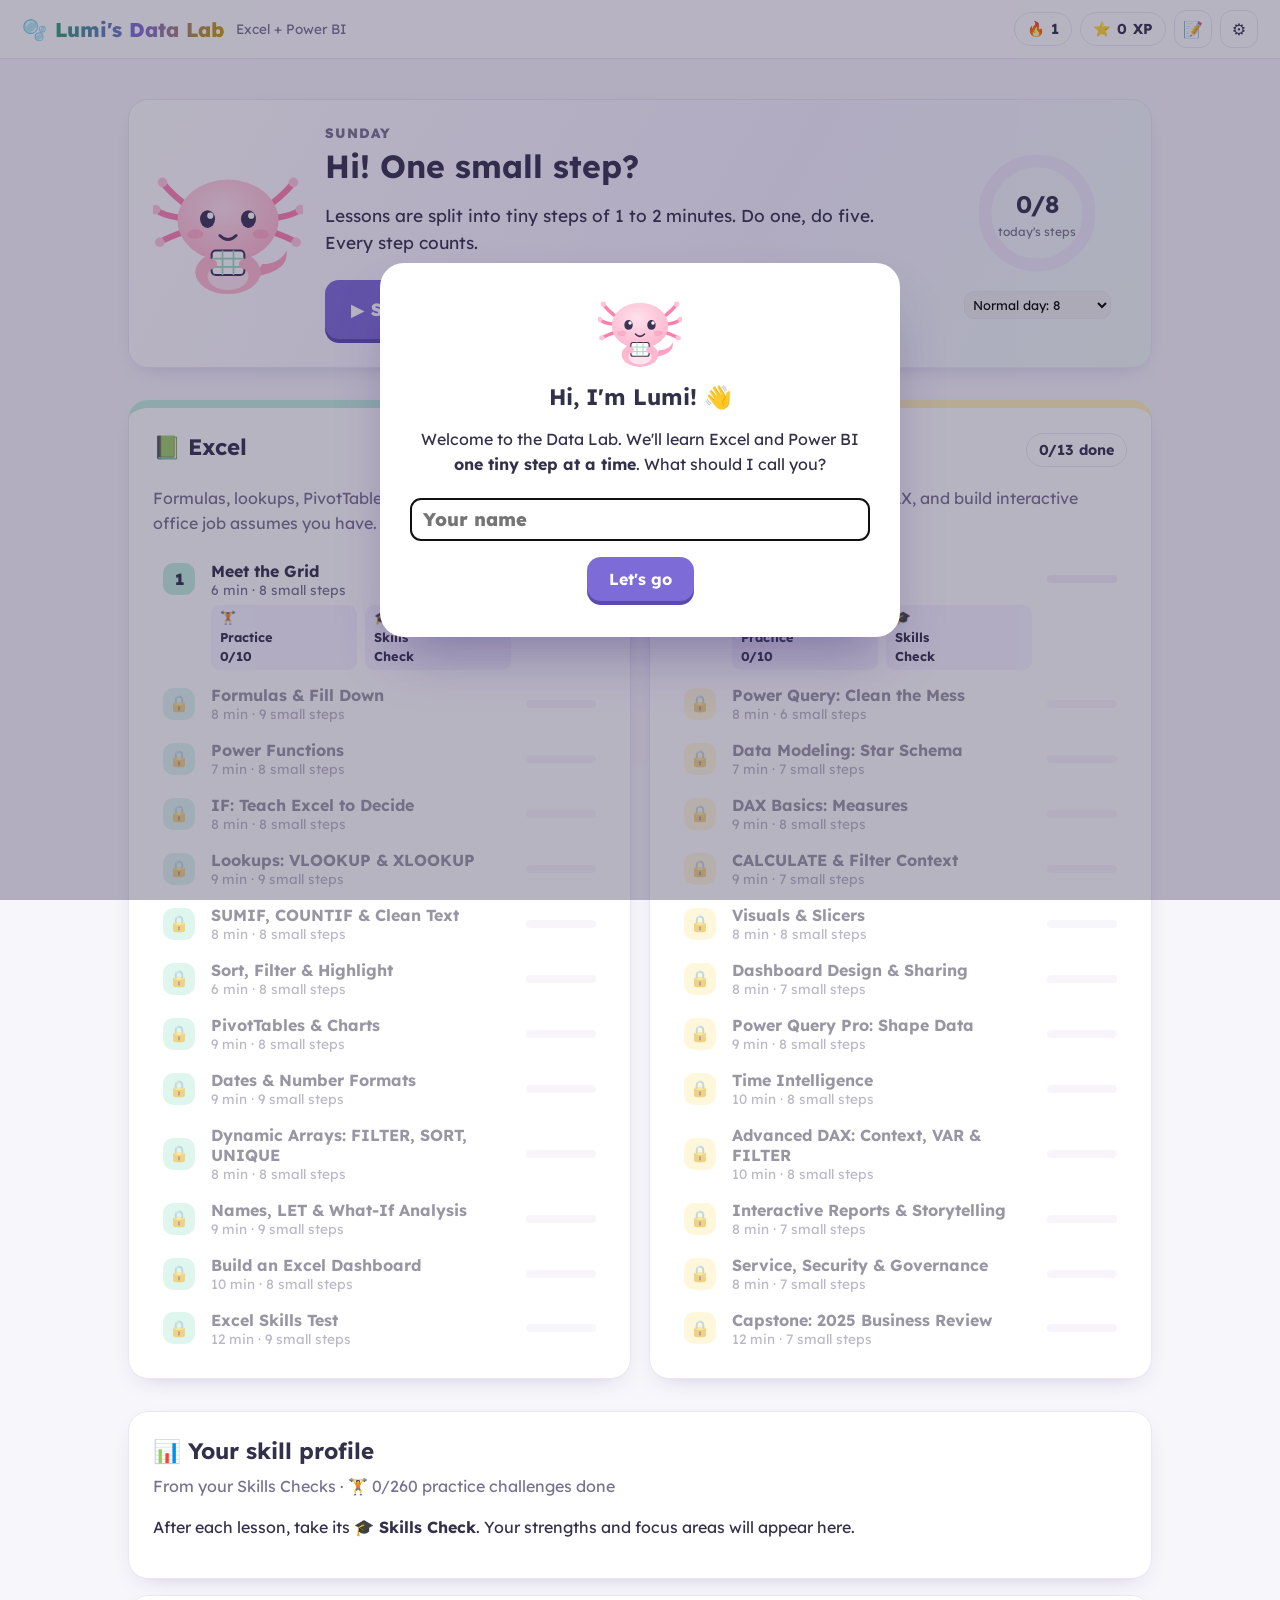
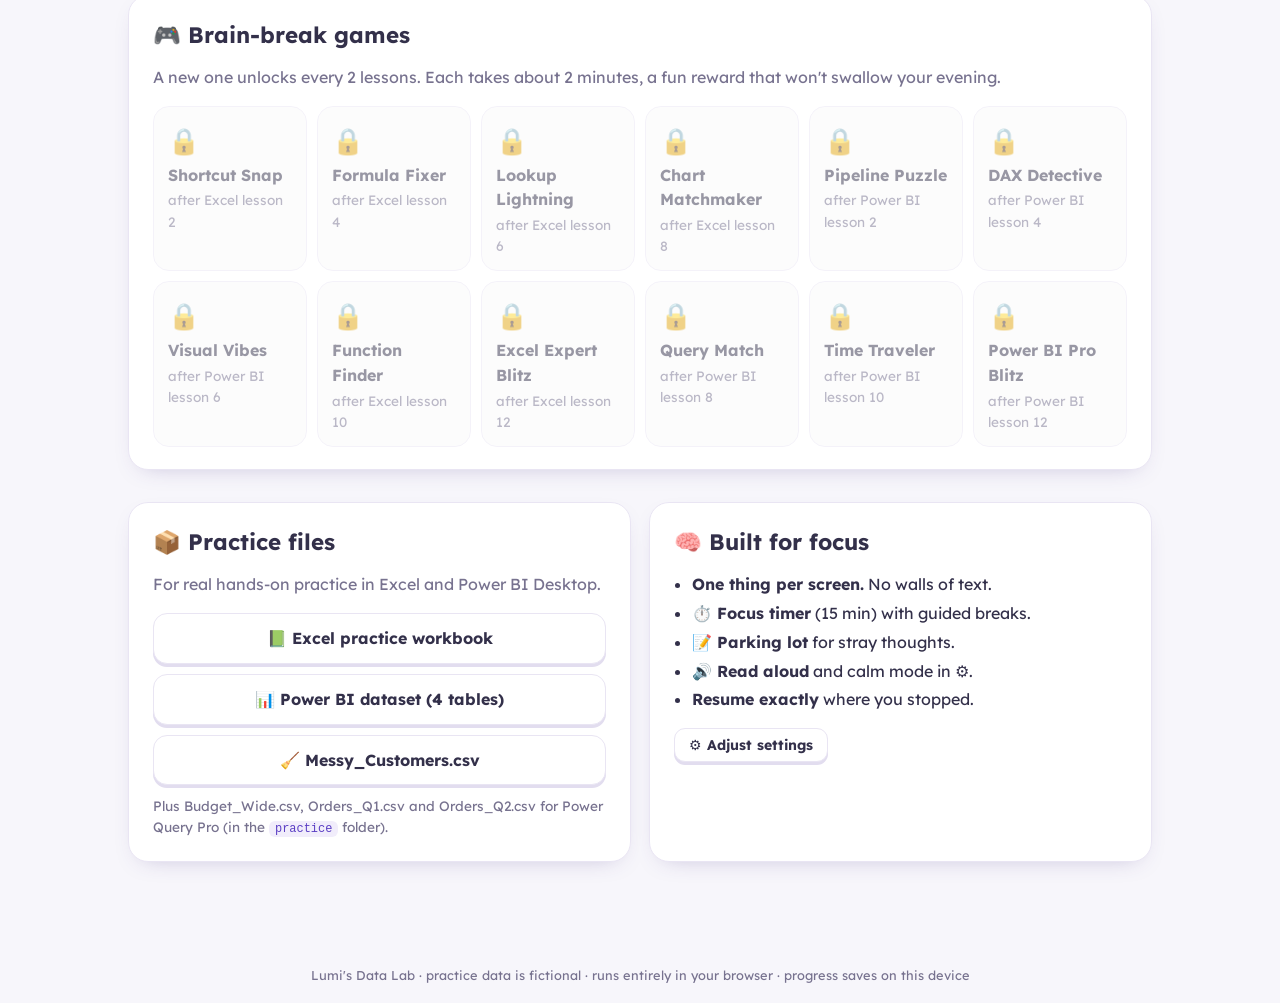
==== commit 89942bcc: "Add files via upload" ====
--- a/index.html
+++ b/index.html
@@ -223,6 +223,19 @@
 .rls{display:grid;grid-template-columns:280px 1fr;gap:14px;margin-top:12px}.rls-role{border:1px solid var(--line);border-radius:12px;padding:12px;background:#fbfaff;display:flex;flex-direction:column;gap:8px}
 @media (max-width:860px){.rls{grid-template-columns:1fr}.tiles.t2{grid-template-columns:1fr}}
 [hidden]{display:none!important}
+.story-tag{font-size:.75em;font-weight:800;letter-spacing:1.5px;color:#c98a00}
+.story-ask{background:#fffaf0;border-radius:16px;padding:12px 16px;margin:10px 0;border-left:6px solid #f8d77a}.story-ask p{margin:6px 0 0;font-size:1.08em;font-style:italic}
+.story-grid{display:grid;grid-template-columns:1fr 1fr;gap:12px}.sbox{background:#fbfaff;border-radius:16px;padding:12px 16px;border:1px solid var(--line)}.sbox h3{margin:0 0 6px;font-size:1.02em}.sbox p,.sbox li{margin:0;line-height:1.55}.sbox ul{margin:0;padding-left:18px}
+.pc-story{background:#fffaf0;border-radius:12px;padding:8px 12px;font-style:italic;margin-bottom:8px;border-left:4px solid #f8d77a}
+.ck-skill{display:inline-block;background:#f1edfb;border-radius:10px;padding:4px 10px;font-size:.85em;margin-bottom:8px}
+.lx{display:flex;gap:8px;margin:-2px 0 6px 58px}.lx a{font-size:.8em;font-weight:700;text-decoration:none;background:#f6f3ff;border-radius:9px;padding:3px 9px;color:var(--ink)}.lx a:hover{background:var(--lav)}
+.report .rep-top{display:flex;gap:18px;align-items:center;background:#f6f3ff;border-radius:18px;padding:14px 18px}
+.rep-score{width:120px;height:120px;border-radius:50%;background:#fff;display:flex;flex-direction:column;align-items:center;justify-content:center;box-shadow:var(--shadow);flex:none}.rep-score b{font-size:2.2em;line-height:1}.rep-score span{font-size:.75em;font-weight:800;text-align:center}
+.rep-bars{margin:14px 0}.rb{display:grid;grid-template-columns:220px 1fr 50px;gap:10px;align-items:center;margin:6px 0;font-weight:600;font-size:.9em}
+.bar{height:12px;background:#f0eaf9;border-radius:9px;overflow:hidden;display:block}.bar i{display:block;height:100%;border-radius:9px}
+.rep-cols{display:grid;grid-template-columns:1fr 1fr;gap:14px}.rep-cols h3{margin:4px 0}
+.prof{display:grid;grid-template-columns:repeat(4,1fr);gap:6px 14px;margin:6px 0 12px}.profc{display:grid;grid-template-columns:22px 1fr 38px;gap:6px;align-items:center;text-decoration:none;color:var(--ink);font-size:.82em;font-weight:700}
+@media (max-width:860px){.story-grid,.rep-cols{grid-template-columns:1fr}.prof{grid-template-columns:1fr 1fr}.rb{grid-template-columns:120px 1fr 40px}.report .rep-top{flex-direction:column;text-align:center}.lx{margin-left:0}}
 </style></head>
 <body>
 <header class="topbar"><a class="brand" href="#home">🫧 <i>Lumi's Data Lab</i></a><span class="muted small">Excel + Power BI</span>
@@ -494,9 +507,24 @@
       Calendar: { cols:['Date','Year','MonthNum','Month','Quarter','Weekday'], rows: D.calendar.map(r => ({Date:r[0], Year:r[1], MonthNum:r[2], Month:r[3], Quarter:r[4], Weekday:r[5]})) }
     };
     const rels = [ {from:'Sales', fk:'ProductID', to:'Products', pk:'ProductID'}, {from:'Sales', fk:'StoreID', to:'Stores', pk:'StoreID'}, {from:'Sales', fk:'Date', to:'Calendar', pk:'Date'} ];
-    // index lookups
-    for(const r of rels){ const idx = new Map(); T[r.to].rows.forEach(x => idx.set(x[r.pk], x)); r.idx = idx; }
-    return { T, rels, measures: {} };
+    return makeModel(T, rels);
+  }
+  function makeModel(T, rels){ for(const r of rels){ const idx = new Map(); T[r.to].rows.forEach(x => idx.set(x[r.pk], x)); r.idx = idx; } return { T, rels, measures: {} }; }
+  const MON3 = ['Jan','Feb','Mar','Apr','May','Jun','Jul','Aug','Sep','Oct','Nov','Dec'], DOW3 = ['Sun','Mon','Tue','Wed','Thu','Fri','Sat'];
+  function calendar(y0, y1){ const rows = []; for(let t = Date.UTC(y0,0,1); t <= Date.UTC(y1,11,31); t += 864e5){ const d = new Date(t); const m = d.getUTCMonth(); rows.push({Date:d.toISOString().slice(0,10), Year:d.getUTCFullYear(), MonthNum:m+1, Month:MON3[m], Quarter:'Q' + (Math.floor(m/3)+1), Weekday:DOW3[d.getUTCDay()]}); } return rows; }
+  // Lumi Health clinic model: Visits & Labs (facts) → Patients, Doctors, Calendar (dimensions)
+  function buildClinic(C){
+    const age = b => { const a = 2025 - +b.slice(0,4); return a < 18 ? 'Child' : a >= 65 ? 'Senior' : 'Adult'; };
+    const T = {
+      Visits: { cols:['VisitID','PatientID','DoctorID','Date','Status','Reason','Fee'], rows: C.appointments.map(r => ({VisitID:r[0], PatientID:r[1], DoctorID:r[2], Date:r[3], Status:r[4], Reason:r[5], Fee:r[6]})) },
+      Patients: { cols:['PatientID','Name','Gender','AgeGroup','City','Insurance'], rows: C.patients.map(r => ({PatientID:r[0], Name:r[1] + ' ' + r[2], Gender:r[3], AgeGroup:age(r[4]), City:r[5], Insurance:r[6] || 'Self-pay'})) },
+      Doctors: { cols:['DoctorID','Doctor','Specialty','VisitFee'], rows: C.doctors.map(r => ({DoctorID:r[0], Doctor:r[1], Specialty:r[2], VisitFee:r[4]})) },
+      Labs: { cols:['ResultID','PatientID','Test','Value','Date'], rows: C.labs.map(r => ({ResultID:r[0], PatientID:r[1], Test:r[2], Value:r[3], Date:r[4]})) },
+      Calendar: { cols:['Date','Year','MonthNum','Month','Quarter','Weekday'], rows: calendar(2025, 2025) }
+    };
+    const rels = [ {from:'Visits', fk:'PatientID', to:'Patients', pk:'PatientID'}, {from:'Visits', fk:'DoctorID', to:'Doctors', pk:'DoctorID'}, {from:'Visits', fk:'Date', to:'Calendar', pk:'Date'},
+                   {from:'Labs', fk:'PatientID', to:'Patients', pk:'PatientID'}, {from:'Labs', fk:'Date', to:'Calendar', pk:'Date'} ];
+    return makeModel(T, rels);
   }
   // is a row of table `tn` visible under filters?
   function related(M, tn, row, target){ if(tn === target) return row; const r = M.rels.find(r => r.from === tn && r.to === target); return r ? r.idx.get(row[r.fk]) : undefined; }
@@ -664,7 +692,7 @@
   }
   function defineMeasure(M, text){
     const m = /^\s*([^=]+?)\s*=\s*([\s\S]+)$/.exec(text); if(!m) throw new DErr('Write it as: Measure Name = EXPRESSION');
-    const name = m[1].replace(/^\[|\]$/g, '').trim(); if(!/^[A-Za-z][\w %]*$/.test(name)) throw new DErr('Measure names should start with a letter.');
+    const name = m[1].replace(/^\[|\]$/g, '').trim(); if(!/^[A-Za-z][\w %\-]*$/.test(name)) throw new DErr('Measure names should start with a letter.');
     const ast = parse(m[2]); return { name, ast, text };
   }
   function calcColumn(M, tn, text){ const m = /^\s*(?:'?([A-Za-z]+)'?\s*\[\s*([^\]]+)\]|([A-Za-z][\w ]*?))\s*=\s*([\s\S]+)$/.exec(text); if(!m) throw new DErr('Write it as: ColumnName = EXPRESSION');
@@ -715,11 +743,11 @@
     },
     run(start, steps){ let s = { rows:start.rows, cols:start.cols }; for(const st of steps) s = PQ.apply(s.rows, s.cols, st); return s; }
   };
-  return { buildModel, visible, parse, evalMeasure, defineMeasure, groupBy, calcColumn, rowFilter, PQ, DErr };
+  return { buildModel, buildClinic, visible, parse, evalMeasure, defineMeasure, groupBy, calcColumn, rowFilter, PQ, DErr };
 })();
 if(typeof module !== 'undefined') module.exports = PBI;
 </script>
-<script>const DATA = {"products":[[1,"Classic Milk Tea","Milk Tea",5.5],[2,"Taro Milk Tea","Milk Tea",6.0],[3,"Brown Sugar Boba","Milk Tea",6.5],[4,"Mango Fruit Tea","Fruit Tea",5.75],[5,"Passion Fruit Tea","Fruit Tea",5.5],[6,"Matcha Latte","Milk Tea",6.25],[7,"Mochi Donut","Snacks",3.5],[8,"Popcorn Chicken","Snacks",7.0]],"stores":[[1,"Downtown","Seattle","West"],[2,"Lakeside","Chicago","Midwest"],[3,"Harbor","Boston","East"],[4,"Sunset","San Diego","West"],[5,"Uptown","New York","East"],[6,"Riverside","Austin","South"]],"sales":[[1001,"2024-01-01",5,7,12,42.0],[1002,"2024-01-01",5,3,5,32.5],[1003,"2024-01-02",3,6,4,25.0],[1004,"2024-01-03",1,3,2,13.0],[1005,"2024-01-04",6,8,4,28.0],[1006,"2024-01-04",5,4,3,17.25],[1007,"2024-01-04",1,1,5,27.5],[1008,"2024-01-05",3,1,12,66.0],[1009,"2024-01-05",1,4,5,28.75],[1010,"2024-01-05",3,4,3,17.25],[1011,"2024-01-06",3,5,3,16.5],[1012,"2024-01-06",2,5,5,27.5],[1013,"2024-01-07",1,2,3,18.0],[1014,"2024-01-07",5,3,10,65.0],[1015,"2024-01-07",1,1,2,11.0],[1016,"2024-01-08",6,2,12,72.0],[1017,"2024-01-09",3,8,3,21.0],[1018,"2024-01-09",1,4,6,34.5],[1019,"2024-01-10",2,1,10,55.0],[1020,"2024-01-10",1,6,5,31.25],[1021,"2024-01-11",1,1,12,66.0],[1022,"2024-01-11",4,1,12,66.0],[1023,"2024-01-11",6,3,4,26.0],[1024,"2024-01-12",1,4,10,57.5],[1025,"2024-01-12",1,8,6,42.0],[1026,"2024-01-13",3,2,3,18.0],[1027,"2024-01-14",2,8,6,42.0],[1028,"2024-01-15",2,6,6,37.5],[1029,"2024-01-16",1,1,5,27.5],[1030,"2024-01-16",3,1,12,66.0],[1031,"2024-01-17",3,8,4,28.0],[1032,"2024-01-18",1,1,5,27.5],[1033,"2024-01-18",2,6,5,31.25],[1034,"2024-01-19",6,5,5,27.5],[1035,"2024-01-20",5,8,3,21.0],[1036,"2024-01-20",1,3,2,13.0],[1037,"2024-01-20",2,3,10,65.0],[1038,"2024-01-21",6,3,12,78.0],[1039,"2024-01-21",1,2,3,18.0],[1040,"2024-01-22",4,2,3,18.0],[1041,"2024-01-23",6,2,2,12.0],[1042,"2024-01-23",3,1,5,27.5],[1043,"2024-01-24",2,1,4,22.0],[1044,"2024-01-25",5,3,8,52.0],[1045,"2024-01-26",3,5,4,22.0],[1046,"2024-01-26",6,4,12,69.0],[1047,"2024-01-26",5,7,2,7.0],[1048,"2024-01-27",1,4,3,17.25],[1049,"2024-01-28",1,2,3,18.0],[1050,"2024-01-28",4,1,2,11.0],[1051,"2024-01-28",5,7,4,14.0],[1052,"2024-01-29",5,3,3,19.5],[1053,"2024-01-29",3,7,2,7.0],[1054,"2024-01-30",4,4,10,57.5],[1055,"2024-01-30",1,3,3,19.5],[1056,"2024-01-31",1,1,6,33.0],[1057,"2024-02-01",3,5,12,66.0],[1058,"2024-02-01",5,3,3,19.5],[1059,"2024-02-02",1,6,3,18.75],[1060,"2024-02-02",2,3,3,19.5],[1061,"2024-02-02",4,3,12,78.0],[1062,"2024-02-03",3,7,4,14.0],[1063,"2024-02-03",1,5,4,22.0],[1064,"2024-02-04",3,5,5,27.5],[1065,"2024-02-04",5,2,5,30.0],[1066,"2024-02-05",5,3,5,32.5],[1067,"2024-02-05",3,7,8,28.0],[1068,"2024-02-05",1,2,8,48.0],[1069,"2024-02-06",6,5,6,33.0],[1070,"2024-02-07",3,1,5,27.5],[1071,"2024-02-08",3,3,8,52.0],[1072,"2024-02-08",5,5,12,66.0],[1073,"2024-02-09",1,1,2,11.0],[1074,"2024-02-09",2,5,8,44.0],[1075,"2024-02-10",4,4,4,23.0],[1076,"2024-02-10",1,3,6,39.0],[1077,"2024-02-11",5,6,3,18.75],[1078,"2024-02-12",4,1,8,44.0],[1079,"2024-02-12",5,8,5,35.0],[1080,"2024-02-13",5,2,12,72.0],[1081,"2024-02-13",1,3,5,32.5],[1082,"2024-02-14",4,6,4,25.0],[1083,"2024-02-14",5,3,5,32.5],[1084,"2024-02-15",5,3,10,65.0],[1085,"2024-02-16",1,3,2,13.0],[1086,"2024-02-17",4,4,8,46.0],[1087,"2024-02-17",4,3,5,32.5],[1088,"2024-02-18",5,5,3,16.5],[1089,"2024-02-19",3,2,3,18.0],[1090,"2024-02-20",5,4,8,46.0],[1091,"2024-02-20",5,2,2,12.0],[1092,"2024-02-21",1,3,8,52.0],[1093,"2024-02-21",5,4,12,69.0],[1094,"2024-02-22",5,2,10,60.0],[1095,"2024-02-23",2,1,4,22.0],[1096,"2024-02-24",3,1,12,66.0],[1097,"2024-02-24",3,8,3,21.0],[1098,"2024-02-25",4,3,4,26.0],[1099,"2024-02-26",6,3,6,39.0],[1100,"2024-02-26",3,2,5,30.0],[1101,"2024-02-26",1,2,6,36.0],[1102,"2024-02-27",3,3,3,19.5],[1103,"2024-02-27",4,3,2,13.0],[1104,"2024-02-27",1,4,10,57.5],[1105,"2024-02-28",4,6,12,75.0],[1106,"2024-02-28",1,1,12,66.0],[1107,"2024-02-28",6,3,10,65.0],[1108,"2024-02-29",3,2,8,48.0],[1109,"2024-02-29",5,3,12,78.0],[1110,"2024-03-01",1,2,2,12.0],[1111,"2024-03-01",1,7,2,7.0],[1112,"2024-03-01",1,1,2,11.0],[1113,"2024-03-02",5,2,5,30.0],[1114,"2024-03-02",1,4,3,17.25],[1115,"2024-03-02",4,7,5,17.5],[1116,"2024-03-03",3,3,10,65.0],[1117,"2024-03-03",5,4,4,23.0],[1118,"2024-03-03",5,4,5,28.75],[1119,"2024-03-04",4,2,4,24.0],[1120,"2024-03-04",5,2,8,48.0],[1121,"2024-03-04",2,7,8,28.0],[1122,"2024-03-05",6,2,3,18.0],[1123,"2024-03-06",1,7,3,10.5],[1124,"2024-03-07",3,3,10,65.0],[1125,"2024-03-07",5,4,5,28.75],[1126,"2024-03-08",5,4,3,17.25],[1127,"2024-03-08",5,1,8,44.0],[1128,"2024-03-09",4,5,8,44.0],[1129,"2024-03-10",5,8,3,21.0],[1130,"2024-03-10",1,3,12,78.0],[1131,"2024-03-10",1,1,5,27.5],[1132,"2024-03-11",6,6,3,18.75],[1133,"2024-03-12",6,1,12,66.0],[1134,"2024-03-12",1,1,10,55.0],[1135,"2024-03-12",3,3,10,65.0],[1136,"2024-03-13",1,4,2,11.5],[1137,"2024-03-14",3,1,8,44.0],[1138,"2024-03-15",4,7,3,10.5],[1139,"2024-03-15",1,3,3,19.5],[1140,"2024-03-16",6,7,10,35.0],[1141,"2024-03-16",1,4,8,46.0],[1142,"2024-03-16",2,6,3,18.75],[1143,"2024-03-17",1,5,10,55.0],[1144,"2024-03-17",2,1,8,44.0],[1145,"2024-03-17",5,6,10,62.5],[1146,"2024-03-18",1,5,8,44.0],[1147,"2024-03-19",1,3,8,52.0],[1148,"2024-03-19",6,8,2,14.0],[1149,"2024-03-20",6,2,6,36.0],[1150,"2024-03-21",3,2,4,24.0],[1151,"2024-03-21",3,3,12,78.0],[1152,"2024-03-22",1,2,10,60.0],[1153,"2024-03-22",1,8,3,21.0],[1154,"2024-03-22",2,5,10,55.0],[1155,"2024-03-23",1,1,10,55.0],[1156,"2024-03-23",2,1,6,33.0],[1157,"2024-03-23",4,7,10,35.0],[1158,"2024-03-24",6,4,12,69.0],[1159,"2024-03-24",1,6,2,12.5],[1160,"2024-03-24",6,3,10,65.0],[1161,"2024-03-25",5,8,2,14.0],[1162,"2024-03-25",3,3,6,39.0],[1163,"2024-03-26",2,3,6,39.0],[1164,"2024-03-26",2,3,6,39.0],[1165,"2024-03-26",5,5,2,11.0],[1166,"2024-03-27",4,6,4,25.0],[1167,"2024-03-28",3,6,8,50.0],[1168,"2024-03-28",1,6,8,50.0],[1169,"2024-03-29",2,6,12,75.0],[1170,"2024-03-30",2,8,3,21.0],[1171,"2024-03-30",5,8,12,84.0],[1172,"2024-03-31",5,8,3,21.0],[1173,"2024-04-01",3,4,5,28.75],[1174,"2024-04-02",1,3,8,52.0],[1175,"2024-04-03",3,1,6,33.0],[1176,"2024-04-03",5,4,8,46.0],[1177,"2024-04-04",6,3,6,39.0],[1178,"2024-04-04",2,5,3,16.5],[1179,"2024-04-04",2,3,8,52.0],[1180,"2024-04-05",5,2,5,30.0],[1181,"2024-04-05",5,4,5,28.75],[1182,"2024-04-06",4,3,5,32.5],[1183,"2024-04-07",1,1,6,33.0],[1184,"2024-04-07",1,2,2,12.0],[1185,"2024-04-07",4,1,3,16.5],[1186,"2024-04-08",1,7,5,17.5],[1187,"2024-04-09",3,8,8,56.0],[1188,"2024-04-09",2,2,4,24.0],[1189,"2024-04-09",1,6,3,18.75],[1190,"2024-04-10",4,6,5,31.25],[1191,"2024-04-10",5,3,10,65.0],[1192,"2024-04-11",4,3,8,52.0],[1193,"2024-04-12",5,4,4,23.0],[1194,"2024-04-12",3,3,3,19.5],[1195,"2024-04-13",1,7,3,10.5],[1196,"2024-04-13",4,3,12,78.0],[1197,"2024-04-14",1,6,6,37.5],[1198,"2024-04-14",5,2,3,18.0],[1199,"2024-04-15",5,2,8,48.0],[1200,"2024-04-15",1,2,8,48.0],[1201,"2024-04-15",2,5,3,16.5],[1202,"2024-04-16",4,5,6,33.0],[1203,"2024-04-16",5,3,6,39.0],[1204,"2024-04-17",3,2,5,30.0],[1205,"2024-04-17",5,1,2,11.0],[1206,"2024-04-18",4,5,5,27.5],[1207,"2024-04-18",3,5,10,55.0],[1208,"2024-04-19",4,1,4,22.0],[1209,"2024-04-19",5,1,6,33.0],[1210,"2024-04-19",2,6,2,12.5],[1211,"2024-04-20",2,1,2,11.0],[1212,"2024-04-20",5,5,3,16.5],[1213,"2024-04-20",2,4,3,17.25],[1214,"2024-04-21",5,1,8,44.0],[1215,"2024-04-21",4,1,4,22.0],[1216,"2024-04-22",4,6,5,31.25],[1217,"2024-04-23",5,2,8,48.0],[1218,"2024-04-23",3,6,8,50.0],[1219,"2024-04-23",2,6,4,25.0],[1220,"2024-04-24",5,3,3,19.5],[1221,"2024-04-24",6,5,10,55.0],[1222,"2024-04-25",1,3,10,65.0],[1223,"2024-04-25",5,6,2,12.5],[1224,"2024-04-25",5,3,3,19.5],[1225,"2024-04-26",6,7,5,17.5],[1226,"2024-04-26",6,5,10,55.0],[1227,"2024-04-27",1,1,10,55.0],[1228,"2024-04-27",2,3,2,13.0],[1229,"2024-04-27",5,3,6,39.0],[1230,"2024-04-28",6,1,2,11.0],[1231,"2024-04-28",1,6,12,75.0],[1232,"2024-04-28",1,7,3,10.5],[1233,"2024-04-29",2,1,5,27.5],[1234,"2024-04-30",4,5,5,27.5],[1235,"2024-04-30",6,3,10,65.0],[1236,"2024-04-30",5,1,6,33.0],[1237,"2024-05-01",5,4,12,69.0],[1238,"2024-05-01",3,7,10,35.0],[1239,"2024-05-01",2,7,3,10.5],[1240,"2024-05-02",3,7,5,17.5],[1241,"2024-05-02",5,8,10,70.0],[1242,"2024-05-03",5,6,2,12.5],[1243,"2024-05-03",2,5,2,11.0],[1244,"2024-05-03",6,7,12,42.0],[1245,"2024-05-04",4,5,4,22.0],[1246,"2024-05-05",2,1,6,33.0],[1247,"2024-05-05",5,7,4,14.0],[1248,"2024-05-06",4,5,2,11.0],[1249,"2024-05-06",5,1,2,11.0],[1250,"2024-05-06",6,1,4,22.0],[1251,"2024-05-07",2,1,3,16.5],[1252,"2024-05-08",1,5,6,33.0],[1253,"2024-05-08",1,1,5,27.5],[1254,"2024-05-09",5,1,5,27.5],[1255,"2024-05-09",3,1,12,66.0],[1256,"2024-05-09",5,1,6,33.0],[1257,"2024-05-10",1,2,6,36.0],[1258,"2024-05-10",5,8,3,21.0],[1259,"2024-05-11",1,1,10,55.0],[1260,"2024-05-11",5,5,3,16.5],[1261,"2024-05-12",5,3,12,78.0],[1262,"2024-05-12",4,2,12,72.0],[1263,"2024-05-12",5,6,5,31.25],[1264,"2024-05-13",4,1,6,33.0],[1265,"2024-05-13",5,8,3,21.0],[1266,"2024-05-13",1,2,3,18.0],[1267,"2024-05-14",2,2,12,72.0],[1268,"2024-05-14",2,5,10,55.0],[1269,"2024-05-15",4,1,4,22.0],[1270,"2024-05-16",1,4,5,28.75],[1271,"2024-05-16",5,3,3,19.5],[1272,"2024-05-16",1,1,3,16.5],[1273,"2024-05-17",1,3,10,65.0],[1274,"2024-05-17",1,7,5,17.5],[1275,"2024-05-18",3,6,8,50.0],[1276,"2024-05-19",5,4,8,46.0],[1277,"2024-05-19",5,8,2,14.0],[1278,"2024-05-20",2,2,12,72.0],[1279,"2024-05-20",3,1,8,44.0],[1280,"2024-05-21",4,6,4,25.0],[1281,"2024-05-21",4,2,6,36.0],[1282,"2024-05-22",4,2,4,24.0],[1283,"2024-05-22",1,4,5,28.75],[1284,"2024-05-22",1,4,5,28.75],[1285,"2024-05-23",3,1,10,55.0],[1286,"2024-05-24",1,2,8,48.0],[1287,"2024-05-24",5,2,12,72.0],[1288,"2024-05-24",1,8,3,21.0],[1289,"2024-05-25",1,7,8,28.0],[1290,"2024-05-25",1,4,2,11.5],[1291,"2024-05-25",6,2,5,30.0],[1292,"2024-05-26",1,3,3,19.5],[1293,"2024-05-26",3,3,4,26.0],[1294,"2024-05-26",5,2,10,60.0],[1295,"2024-05-27",5,4,2,11.5],[1296,"2024-05-27",3,1,2,11.0],[1297,"2024-05-27",3,1,10,55.0],[1298,"2024-05-28",1,2,5,30.0],[1299,"2024-05-29",1,8,2,14.0],[1300,"2024-05-29",5,5,10,55.0],[1301,"2024-05-29",4,8,12,84.0],[1302,"2024-05-30",4,3,10,65.0],[1303,"2024-05-30",3,6,12,75.0],[1304,"2024-05-31",3,3,3,19.5],[1305,"2024-05-31",3,7,10,35.0],[1306,"2024-05-31",1,3,2,13.0],[1307,"2024-06-01",6,5,10,55.0],[1308,"2024-06-01",5,4,6,34.5],[1309,"2024-06-01",5,7,5,17.5],[1310,"2024-06-02",2,6,10,62.5],[1311,"2024-06-02",3,8,3,21.0],[1312,"2024-06-03",4,7,10,35.0],[1313,"2024-06-03",5,8,8,56.0],[1314,"2024-06-03",3,7,4,14.0],[1315,"2024-06-03",5,2,3,18.0],[1316,"2024-06-04",5,1,3,16.5],[1317,"2024-06-04",4,7,12,42.0],[1318,"2024-06-05",5,2,2,12.0],[1319,"2024-06-05",1,2,12,72.0],[1320,"2024-06-06",2,3,5,32.5],[1321,"2024-06-06",1,1,8,44.0],[1322,"2024-06-06",3,2,12,72.0],[1323,"2024-06-06",1,7,2,7.0],[1324,"2024-06-07",5,2,12,72.0],[1325,"2024-06-07",4,1,5,27.5],[1326,"2024-06-08",1,4,2,11.5],[1327,"2024-06-08",2,4,8,46.0],[1328,"2024-06-08",2,8,10,70.0],[1329,"2024-06-08",1,5,12,66.0],[1330,"2024-06-09",2,1,6,33.0],[1331,"2024-06-09",5,1,6,33.0],[1332,"2024-06-09",2,1,6,33.0],[1333,"2024-06-10",5,3,3,19.5],[1334,"2024-06-10",2,4,6,34.5],[1335,"2024-06-10",1,7,5,17.5],[1336,"2024-06-11",5,1,12,66.0],[1337,"2024-06-11",3,8,3,21.0],[1338,"2024-06-11",1,3,6,39.0],[1339,"2024-06-12",5,2,3,18.0],[1340,"2024-06-12",6,1,5,27.5],[1341,"2024-06-12",2,2,2,12.0],[1342,"2024-06-12",6,1,2,11.0],[1343,"2024-06-13",5,3,10,65.0],[1344,"2024-06-13",5,1,2,11.0],[1345,"2024-06-13",4,1,8,44.0],[1346,"2024-06-13",3,2,2,12.0],[1347,"2024-06-14",5,2,4,24.0],[1348,"2024-06-14",5,4,3,17.25],[1349,"2024-06-14",2,4,12,69.0],[1350,"2024-06-14",2,4,5,28.75],[1351,"2024-06-15",2,3,12,78.0],[1352,"2024-06-15",1,2,2,12.0],[1353,"2024-06-15",5,4,4,23.0],[1354,"2024-06-16",1,1,12,66.0],[1355,"2024-06-16",3,6,6,37.5],[1356,"2024-06-16",1,7,3,10.5],[1357,"2024-06-17",4,4,5,28.75],[1358,"2024-06-17",1,4,10,57.5],[1359,"2024-06-18",5,5,6,33.0],[1360,"2024-06-18",3,6,4,25.0],[1361,"2024-06-19",1,2,12,72.0],[1362,"2024-06-19",3,1,8,44.0],[1363,"2024-06-19",5,5,2,11.0],[1364,"2024-06-20",5,3,4,26.0],[1365,"2024-06-20",3,1,2,11.0],[1366,"2024-06-21",5,2,4,24.0],[1367,"2024-06-21",4,1,12,66.0],[1368,"2024-06-22",6,8,5,35.0],[1369,"2024-06-22",1,2,5,30.0],[1370,"2024-06-22",1,3,5,32.5],[1371,"2024-06-23",6,2,5,30.0],[1372,"2024-06-23",3,1,2,11.0],[1373,"2024-06-23",4,5,4,22.0],[1374,"2024-06-24",6,7,5,17.5],[1375,"2024-06-24",5,3,5,32.5],[1376,"2024-06-24",2,3,4,26.0],[1377,"2024-06-25",2,1,12,66.0],[1378,"2024-06-25",3,6,12,75.0],[1379,"2024-06-25",5,8,12,84.0],[1380,"2024-06-26",3,4,2,11.5],[1381,"2024-06-26",3,5,6,33.0],[1382,"2024-06-27",1,1,6,33.0],[1383,"2024-06-27",4,3,5,32.5],[1384,"2024-06-27",2,2,4,24.0],[1385,"2024-06-27",5,5,4,22.0],[1386,"2024-06-28",6,5,2,11.0],[1387,"2024-06-28",5,8,12,84.0],[1388,"2024-06-29",3,7,6,21.0],[1389,"2024-06-29",3,6,2,12.5],[1390,"2024-06-30",2,3,2,13.0],[1391,"2024-06-30",3,1,4,22.0],[1392,"2024-06-30",2,1,10,55.0],[1393,"2024-07-01",1,4,6,34.5],[1394,"2024-07-01",3,2,10,60.0],[1395,"2024-07-01",1,1,6,33.0],[1396,"2024-07-02",3,5,10,55.0],[1397,"2024-07-02",2,3,3,19.5],[1398,"2024-07-02",2,2,5,30.0],[1399,"2024-07-02",5,1,12,66.0],[1400,"2024-07-03",5,1,6,33.0],[1401,"2024-07-03",1,5,5,27.5],[1402,"2024-07-03",2,4,3,17.25],[1403,"2024-07-03",5,8,5,35.0],[1404,"2024-07-04",5,2,3,18.0],[1405,"2024-07-04",1,3,10,65.0],[1406,"2024-07-04",2,8,6,42.0],[1407,"2024-07-04",6,2,5,30.0],[1408,"2024-07-05",2,6,5,31.25],[1409,"2024-07-05",5,3,10,65.0],[1410,"2024-07-05",3,6,6,37.5],[1411,"2024-07-06",2,7,2,7.0],[1412,"2024-07-06",1,7,3,10.5],[1413,"2024-07-06",2,7,10,35.0],[1414,"2024-07-06",4,3,12,78.0],[1415,"2024-07-07",2,2,2,12.0],[1416,"2024-07-07",2,1,8,44.0],[1417,"2024-07-07",2,4,4,23.0],[1418,"2024-07-07",3,4,8,46.0],[1419,"2024-07-08",5,1,5,27.5],[1420,"2024-07-08",4,6,10,62.5],[1421,"2024-07-08",1,4,3,17.25],[1422,"2024-07-09",3,7,10,35.0],[1423,"2024-07-09",1,1,6,33.0],[1424,"2024-07-09",2,2,2,12.0],[1425,"2024-07-10",2,4,6,34.5],[1426,"2024-07-10",2,5,2,11.0],[1427,"2024-07-11",1,8,12,84.0],[1428,"2024-07-11",5,7,3,10.5],[1429,"2024-07-11",4,4,8,46.0],[1430,"2024-07-11",1,2,2,12.0],[1431,"2024-07-12",1,6,10,62.5],[1432,"2024-07-12",6,5,4,22.0],[1433,"2024-07-12",4,1,12,66.0],[1434,"2024-07-13",3,2,8,48.0],[1435,"2024-07-13",4,6,5,31.25],[1436,"2024-07-13",3,4,4,23.0],[1437,"2024-07-13",5,7,3,10.5],[1438,"2024-07-14",5,6,6,37.5],[1439,"2024-07-14",3,1,12,66.0],[1440,"2024-07-15",5,1,12,66.0],[1441,"2024-07-15",2,1,10,55.0],[1442,"2024-07-16",2,5,8,44.0],[1443,"2024-07-16",5,1,5,27.5],[1444,"2024-07-16",5,6,10,62.5],[1445,"2024-07-17",4,5,6,33.0],[1446,"2024-07-17",1,6,10,62.5],[1447,"2024-07-17",2,4,4,23.0],[1448,"2024-07-17",3,8,4,28.0],[1449,"2024-07-18",3,5,10,55.0],[1450,"2024-07-18",5,3,4,26.0],[1451,"2024-07-18",5,1,3,16.5],[1452,"2024-07-19",2,1,3,16.5],[1453,"2024-07-19",6,3,12,78.0],[1454,"2024-07-20",2,3,6,39.0],[1455,"2024-07-20",5,2,10,60.0],[1456,"2024-07-21",3,8,5,35.0],[1457,"2024-07-21",5,4,4,23.0],[1458,"2024-07-22",1,1,6,33.0],[1459,"2024-07-22",3,7,4,14.0],[1460,"2024-07-22",1,2,4,24.0],[1461,"2024-07-23",2,4,5,28.75],[1462,"2024-07-23",1,1,6,33.0],[1463,"2024-07-23",1,4,2,11.5],[1464,"2024-07-24",1,5,8,44.0],[1465,"2024-07-24",6,3,5,32.5],[1466,"2024-07-24",3,8,2,14.0],[1467,"2024-07-25",4,3,2,13.0],[1468,"2024-07-25",4,2,6,36.0],[1469,"2024-07-25",6,2,5,30.0],[1470,"2024-07-26",6,4,2,11.5],[1471,"2024-07-26",1,1,4,22.0],[1472,"2024-07-26",5,4,6,34.5],[1473,"2024-07-27",4,1,3,16.5],[1474,"2024-07-27",1,3,5,32.5],[1475,"2024-07-27",3,1,6,33.0],[1476,"2024-07-28",5,6,10,62.5],[1477,"2024-07-28",3,2,3,18.0],[1478,"2024-07-29",5,3,6,39.0],[1479,"2024-07-29",4,7,2,7.0],[1480,"2024-07-29",2,4,10,57.5],[1481,"2024-07-30",4,3,8,52.0],[1482,"2024-07-30",3,4,6,34.5],[1483,"2024-07-30",6,2,8,48.0],[1484,"2024-07-30",2,4,5,28.75],[1485,"2024-07-31",1,1,4,22.0],[1486,"2024-07-31",5,4,4,23.0],[1487,"2024-07-31",1,2,8,48.0],[1488,"2024-07-31",3,3,2,13.0],[1489,"2024-08-01",3,3,8,52.0],[1490,"2024-08-01",5,8,5,35.0],[1491,"2024-08-01",1,1,3,16.5],[1492,"2024-08-02",6,1,10,55.0],[1493,"2024-08-02",6,3,12,78.0],[1494,"2024-08-02",5,3,4,26.0],[1495,"2024-08-02",1,6,10,62.5],[1496,"2024-08-03",5,7,2,7.0],[1497,"2024-08-03",4,1,10,55.0],[1498,"2024-08-03",1,7,8,28.0],[1499,"2024-08-04",4,7,3,10.5],[1500,"2024-08-04",5,1,12,66.0],[1501,"2024-08-04",3,3,10,65.0],[1502,"2024-08-05",4,2,2,12.0],[1503,"2024-08-05",1,3,12,78.0],[1504,"2024-08-05",4,3,2,13.0],[1505,"2024-08-05",1,8,12,84.0],[1506,"2024-08-06",5,8,8,56.0],[1507,"2024-08-06",3,1,10,55.0],[1508,"2024-08-06",6,1,12,66.0],[1509,"2024-08-07",5,2,4,24.0],[1510,"2024-08-07",5,6,6,37.5],[1511,"2024-08-08",5,1,8,44.0],[1512,"2024-08-08",5,2,12,72.0],[1513,"2024-08-08",1,1,10,55.0],[1514,"2024-08-09",6,3,5,32.5],[1515,"2024-08-09",4,1,12,66.0],[1516,"2024-08-10",3,1,2,11.0],[1517,"2024-08-10",4,6,3,18.75],[1518,"2024-08-11",1,6,8,50.0],[1519,"2024-08-11",2,1,5,27.5],[1520,"2024-08-12",1,1,10,55.0],[1521,"2024-08-12",5,1,12,66.0],[1522,"2024-08-12",1,7,5,17.5],[1523,"2024-08-13",5,4,5,28.75],[1524,"2024-08-13",6,4,10,57.5],[1525,"2024-08-13",2,1,8,44.0],[1526,"2024-08-13",6,6,5,31.25],[1527,"2024-08-14",5,2,4,24.0],[1528,"2024-08-14",3,5,4,22.0],[1529,"2024-08-14",2,2,8,48.0],[1530,"2024-08-14",2,4,5,28.75],[1531,"2024-08-15",5,8,8,56.0],[1532,"2024-08-15",5,7,5,17.5],[1533,"2024-08-16",2,1,8,44.0],[1534,"2024-08-16",3,6,12,75.0],[1535,"2024-08-17",6,3,8,52.0],[1536,"2024-08-17",3,3,12,78.0],[1537,"2024-08-18",1,1,6,33.0],[1538,"2024-08-18",1,8,12,84.0],[1539,"2024-08-18",3,2,5,30.0],[1540,"2024-08-18",4,5,12,66.0],[1541,"2024-08-19",3,1,6,33.0],[1542,"2024-08-19",4,4,6,34.5],[1543,"2024-08-19",5,2,5,30.0],[1544,"2024-08-19",3,1,6,33.0],[1545,"2024-08-20",2,3,3,19.5],[1546,"2024-08-20",1,4,5,28.75],[1547,"2024-08-20",3,1,8,44.0],[1548,"2024-08-21",5,5,8,44.0],[1549,"2024-08-21",5,8,2,14.0],[1550,"2024-08-22",3,4,8,46.0],[1551,"2024-08-22",3,1,12,66.0],[1552,"2024-08-22",4,5,5,27.5],[1553,"2024-08-22",6,8,10,70.0],[1554,"2024-08-23",4,6,3,18.75],[1555,"2024-08-23",1,8,12,84.0],[1556,"2024-08-23",5,5,5,27.5],[1557,"2024-08-24",1,8,8,56.0],[1558,"2024-08-24",3,6,3,18.75],[1559,"2024-08-24",1,5,4,22.0],[1560,"2024-08-24",5,8,6,42.0],[1561,"2024-08-25",5,6,3,18.75],[1562,"2024-08-25",1,3,8,52.0],[1563,"2024-08-25",6,7,2,7.0],[1564,"2024-08-25",3,1,3,16.5],[1565,"2024-08-26",3,2,3,18.0],[1566,"2024-08-26",2,1,3,16.5],[1567,"2024-08-27",2,3,5,32.5],[1568,"2024-08-27",3,2,2,12.0],[1569,"2024-08-27",4,8,4,28.0],[1570,"2024-08-27",3,4,3,17.25],[1571,"2024-08-28",6,1,4,22.0],[1572,"2024-08-28",4,3,3,19.5],[1573,"2024-08-28",1,3,4,26.0],[1574,"2024-08-28",1,6,10,62.5],[1575,"2024-08-29",4,2,10,60.0],[1576,"2024-08-29",2,1,2,11.0],[1577,"2024-08-30",1,3,6,39.0],[1578,"2024-08-30",4,4,10,57.5],[1579,"2024-08-30",3,2,4,24.0],[1580,"2024-08-31",6,8,3,21.0],[1581,"2024-08-31",2,3,6,39.0],[1582,"2024-08-31",1,2,12,72.0],[1583,"2024-08-31",4,3,8,52.0],[1584,"2024-09-01",2,1,2,11.0],[1585,"2024-09-01",3,1,8,44.0],[1586,"2024-09-02",5,6,8,50.0],[1587,"2024-09-02",2,1,5,27.5],[1588,"2024-09-03",3,6,2,12.5],[1589,"2024-09-03",4,3,3,19.5],[1590,"2024-09-03",4,1,5,27.5],[1591,"2024-09-04",5,8,6,42.0],[1592,"2024-09-04",5,2,2,12.0],[1593,"2024-09-05",1,1,8,44.0],[1594,"2024-09-05",1,1,6,33.0],[1595,"2024-09-06",5,2,10,60.0],[1596,"2024-09-06",3,4,3,17.25],[1597,"2024-09-06",5,2,3,18.0],[1598,"2024-09-07",5,8,8,56.0],[1599,"2024-09-07",1,1,4,22.0],[1600,"2024-09-08",1,4,12,69.0],[1601,"2024-09-08",4,1,4,22.0],[1602,"2024-09-09",1,4,5,28.75],[1603,"2024-09-09",1,4,12,69.0],[1604,"2024-09-10",4,2,3,18.0],[1605,"2024-09-10",1,1,4,22.0],[1606,"2024-09-11",5,6,3,18.75],[1607,"2024-09-11",6,3,3,19.5],[1608,"2024-09-12",2,8,3,21.0],[1609,"2024-09-13",2,1,3,16.5],[1610,"2024-09-13",1,7,10,35.0],[1611,"2024-09-13",1,2,3,18.0],[1612,"2024-09-14",3,7,2,7.0],[1613,"2024-09-15",1,8,12,84.0],[1614,"2024-09-15",5,3,10,65.0],[1615,"2024-09-16",1,6,4,25.0],[1616,"2024-09-16",2,6,2,12.5],[1617,"2024-09-16",1,2,8,48.0],[1618,"2024-09-17",3,4,10,57.5],[1619,"2024-09-17",4,3,12,78.0],[1620,"2024-09-18",1,6,10,62.5],[1621,"2024-09-18",5,2,5,30.0],[1622,"2024-09-19",5,2,2,12.0],[1623,"2024-09-19",1,2,6,36.0],[1624,"2024-09-19",5,3,10,65.0],[1625,"2024-09-20",1,1,10,55.0],[1626,"2024-09-20",3,7,12,42.0],[1627,"2024-09-20",1,1,3,16.5],[1628,"2024-09-21",5,2,2,12.0],[1629,"2024-09-21",2,8,4,28.0],[1630,"2024-09-21",2,4,4,23.0],[1631,"2024-09-22",5,8,6,42.0],[1632,"2024-09-22",5,1,5,27.5],[1633,"2024-09-23",5,7,8,28.0],[1634,"2024-09-24",1,1,4,22.0],[1635,"2024-09-25",3,5,6,33.0],[1636,"2024-09-25",5,4,6,34.5],[1637,"2024-09-26",1,2,6,36.0],[1638,"2024-09-27",2,2,4,24.0],[1639,"2024-09-27",1,2,2,12.0],[1640,"2024-09-27",2,2,4,24.0],[1641,"2024-09-28",5,1,4,22.0],[1642,"2024-09-28",4,4,4,23.0],[1643,"2024-09-29",5,6,6,37.5],[1644,"2024-09-29",3,2,8,48.0],[1645,"2024-09-29",4,5,12,66.0],[1646,"2024-09-30",2,5,5,27.5],[1647,"2024-09-30",3,8,8,56.0],[1648,"2024-10-01",4,1,3,16.5],[1649,"2024-10-02",1,7,3,10.5],[1650,"2024-10-02",3,1,8,44.0],[1651,"2024-10-03",5,1,3,16.5],[1652,"2024-10-04",4,1,3,16.5],[1653,"2024-10-05",1,3,8,52.0],[1654,"2024-10-05",6,4,3,17.25],[1655,"2024-10-06",1,1,12,66.0],[1656,"2024-10-06",6,1,3,16.5],[1657,"2024-10-07",2,7,5,17.5],[1658,"2024-10-08",1,2,4,24.0],[1659,"2024-10-08",6,7,2,7.0],[1660,"2024-10-08",5,4,8,46.0],[1661,"2024-10-09",3,1,2,11.0],[1662,"2024-10-10",5,1,2,11.0],[1663,"2024-10-11",5,1,3,16.5],[1664,"2024-10-11",1,1,5,27.5],[1665,"2024-10-12",3,6,8,50.0],[1666,"2024-10-12",3,2,5,30.0],[1667,"2024-10-13",3,1,8,44.0],[1668,"2024-10-13",2,3,5,32.5],[1669,"2024-10-14",1,1,6,33.0],[1670,"2024-10-14",2,3,8,52.0],[1671,"2024-10-15",4,2,6,36.0],[1672,"2024-10-16",2,3,2,13.0],[1673,"2024-10-16",2,1,6,33.0],[1674,"2024-10-16",5,3,5,32.5],[1675,"2024-10-17",2,1,3,16.5],[1676,"2024-10-17",5,1,5,27.5],[1677,"2024-10-17",1,3,4,26.0],[1678,"2024-10-18",1,5,3,16.5],[1679,"2024-10-18",3,8,4,28.0],[1680,"2024-10-19",5,6,8,50.0],[1681,"2024-10-19",1,8,6,42.0],[1682,"2024-10-20",5,4,12,69.0],[1683,"2024-10-20",6,8,2,14.0],[1684,"2024-10-20",3,3,3,19.5],[1685,"2024-10-21",1,7,5,17.5],[1686,"2024-10-21",3,1,5,27.5],[1687,"2024-10-22",6,2,4,24.0],[1688,"2024-10-22",2,6,2,12.5],[1689,"2024-10-23",5,2,5,30.0],[1690,"2024-10-24",5,7,8,28.0],[1691,"2024-10-24",1,3,6,39.0],[1692,"2024-10-24",5,1,4,22.0],[1693,"2024-10-25",1,2,6,36.0],[1694,"2024-10-25",4,2,6,36.0],[1695,"2024-10-25",4,3,12,78.0],[1696,"2024-10-26",1,2,5,30.0],[1697,"2024-10-26",6,1,4,22.0],[1698,"2024-10-26",2,1,3,16.5],[1699,"2024-10-27",5,3,12,78.0],[1700,"2024-10-27",6,3,12,78.0],[1701,"2024-10-28",1,1,12,66.0],[1702,"2024-10-28",1,8,10,70.0],[1703,"2024-10-29",1,1,4,22.0],[1704,"2024-10-29",5,3,2,13.0],[1705,"2024-10-29",3,1,12,66.0],[1706,"2024-10-30",3,5,4,22.0],[1707,"2024-10-30",1,2,2,12.0],[1708,"2024-10-30",5,2,8,48.0],[1709,"2024-10-31",4,3,8,52.0],[1710,"2024-10-31",1,1,10,55.0],[1711,"2024-10-31",4,3,6,39.0],[1712,"2024-11-01",3,8,4,28.0],[1713,"2024-11-01",4,3,6,39.0],[1714,"2024-11-02",2,8,10,70.0],[1715,"2024-11-03",2,5,3,16.5],[1716,"2024-11-04",2,5,3,16.5],[1717,"2024-11-04",6,3,10,65.0],[1718,"2024-11-04",5,5,10,55.0],[1719,"2024-11-05",5,3,12,78.0],[1720,"2024-11-05",2,1,12,66.0],[1721,"2024-11-06",6,4,6,34.5],[1722,"2024-11-07",1,3,2,13.0],[1723,"2024-11-07",5,2,2,12.0],[1724,"2024-11-07",6,2,3,18.0],[1725,"2024-11-08",1,3,3,19.5],[1726,"2024-11-08",3,3,6,39.0],[1727,"2024-11-09",3,6,8,50.0],[1728,"2024-11-09",4,7,12,42.0],[1729,"2024-11-10",6,8,5,35.0],[1730,"2024-11-10",5,6,6,37.5],[1731,"2024-11-11",3,1,5,27.5],[1732,"2024-11-12",1,7,8,28.0],[1733,"2024-11-13",4,6,10,62.5],[1734,"2024-11-13",4,8,3,21.0],[1735,"2024-11-14",2,1,6,33.0],[1736,"2024-11-14",2,7,4,14.0],[1737,"2024-11-14",5,4,6,34.5],[1738,"2024-11-15",1,4,2,11.5],[1739,"2024-11-15",3,3,10,65.0],[1740,"2024-11-15",5,6,6,37.5],[1741,"2024-11-16",3,4,10,57.5],[1742,"2024-11-16",1,5,4,22.0],[1743,"2024-11-17",2,6,3,18.75],[1744,"2024-11-17",3,5,8,44.0],[1745,"2024-11-18",1,2,6,36.0],[1746,"2024-11-18",6,5,8,44.0],[1747,"2024-11-19",6,7,6,21.0],[1748,"2024-11-19",4,3,6,39.0],[1749,"2024-11-20",2,6,6,37.5],[1750,"2024-11-20",6,2,3,18.0],[1751,"2024-11-21",5,1,2,11.0],[1752,"2024-11-22",3,6,6,37.5],[1753,"2024-11-22",4,1,5,27.5],[1754,"2024-11-23",1,2,2,12.0],[1755,"2024-11-23",2,8,10,70.0],[1756,"2024-11-24",2,3,12,78.0],[1757,"2024-11-25",3,1,10,55.0],[1758,"2024-11-26",4,4,6,34.5],[1759,"2024-11-26",3,4,2,11.5],[1760,"2024-11-26",1,3,2,13.0],[1761,"2024-11-27",4,1,6,33.0],[1762,"2024-11-27",4,6,8,50.0],[1763,"2024-11-27",5,2,2,12.0],[1764,"2024-11-28",1,1,3,16.5],[1765,"2024-11-28",1,8,6,42.0],[1766,"2024-11-28",1,7,3,10.5],[1767,"2024-11-29",5,2,12,72.0],[1768,"2024-11-30",3,8,5,35.0],[1769,"2024-12-01",2,6,10,62.5],[1770,"2024-12-01",5,1,4,22.0],[1771,"2024-12-02",3,1,2,11.0],[1772,"2024-12-03",3,1,12,66.0],[1773,"2024-12-03",1,4,5,28.75],[1774,"2024-12-04",4,3,8,52.0],[1775,"2024-12-04",4,7,8,28.0],[1776,"2024-12-04",2,2,10,60.0],[1777,"2024-12-05",5,3,6,39.0],[1778,"2024-12-05",1,1,6,33.0],[1779,"2024-12-05",3,3,10,65.0],[1780,"2024-12-06",2,3,2,13.0],[1781,"2024-12-07",4,7,3,10.5],[1782,"2024-12-07",3,3,12,78.0],[1783,"2024-12-08",6,3,10,65.0],[1784,"2024-12-08",1,7,5,17.5],[1785,"2024-12-08",5,2,12,72.0],[1786,"2024-12-09",2,2,3,18.0],[1787,"2024-12-09",6,4,8,46.0],[1788,"2024-12-10",1,5,10,55.0],[1789,"2024-12-10",3,2,3,18.0],[1790,"2024-12-10",2,4,10,57.5],[1791,"2024-12-11",1,8,10,70.0],[1792,"2024-12-11",4,1,5,27.5],[1793,"2024-12-12",4,3,8,52.0],[1794,"2024-12-12",4,6,6,37.5],[1795,"2024-12-12",5,2,10,60.0],[1796,"2024-12-13",1,1,8,44.0],[1797,"2024-12-13",3,6,2,12.5],[1798,"2024-12-13",4,2,12,72.0],[1799,"2024-12-14",4,1,12,66.0],[1800,"2024-12-14",2,5,10,55.0],[1801,"2024-12-15",4,1,12,66.0],[1802,"2024-12-15",4,3,12,78.0],[1803,"2024-12-15",6,4,8,46.0],[1804,"2024-12-16",1,6,6,37.5],[1805,"2024-12-16",1,4,8,46.0],[1806,"2024-12-17",2,3,8,52.0],[1807,"2024-12-18",1,4,8,46.0],[1808,"2024-12-18",3,3,6,39.0],[1809,"2024-12-18",5,4,5,28.75],[1810,"2024-12-19",1,1,3,16.5],[1811,"2024-12-20",5,6,6,37.5],[1812,"2024-12-20",1,1,2,11.0],[1813,"2024-12-20",2,5,8,44.0],[1814,"2024-12-21",3,4,8,46.0],[1815,"2024-12-22",6,6,12,75.0],[1816,"2024-12-22",1,5,6,33.0],[1817,"2024-12-23",2,3,5,32.5],[1818,"2024-12-23",2,4,8,46.0],[1819,"2024-12-23",5,6,4,25.0],[1820,"2024-12-24",5,7,4,14.0],[1821,"2024-12-25",5,3,5,32.5],[1822,"2024-12-25",2,6,5,31.25],[1823,"2024-12-26",2,3,2,13.0],[1824,"2024-12-26",5,7,2,7.0],[1825,"2024-12-27",4,2,12,72.0],[1826,"2024-12-28",3,3,3,19.5],[1827,"2024-12-28",6,3,4,26.0],[1828,"2024-12-28",1,4,4,23.0],[1829,"2024-12-29",1,5,6,33.0],[1830,"2024-12-29",1,2,5,30.0],[1831,"2024-12-29",2,3,6,39.0],[1832,"2024-12-30",1,2,6,36.0],[1833,"2024-12-30",1,3,4,26.0],[1834,"2024-12-31",1,1,5,27.5],[1835,"2025-01-01",3,6,5,31.25],[1836,"2025-01-01",3,3,6,39.0],[1837,"2025-01-01",3,3,5,32.5],[1838,"2025-01-01",2,2,10,60.0],[1839,"2025-01-02",2,4,5,28.75],[1840,"2025-01-02",6,3,12,78.0],[1841,"2025-01-03",1,8,5,35.0],[1842,"2025-01-03",6,7,5,17.5],[1843,"2025-01-03",2,1,8,44.0],[1844,"2025-01-04",1,4,6,34.5],[1845,"2025-01-04",6,3,3,19.5],[1846,"2025-01-04",1,3,4,26.0],[1847,"2025-01-05",1,4,10,57.5],[1848,"2025-01-05",4,4,2,11.5],[1849,"2025-01-05",1,4,12,69.0],[1850,"2025-01-06",2,5,12,66.0],[1851,"2025-01-07",6,8,2,14.0],[1852,"2025-01-07",5,1,5,27.5],[1853,"2025-01-08",2,6,3,18.75],[1854,"2025-01-09",5,2,5,30.0],[1855,"2025-01-10",5,2,4,24.0],[1856,"2025-01-11",1,1,12,66.0],[1857,"2025-01-11",6,4,6,34.5],[1858,"2025-01-11",5,7,8,28.0],[1859,"2025-01-12",5,1,6,33.0],[1860,"2025-01-12",5,3,6,39.0],[1861,"2025-01-12",4,3,10,65.0],[1862,"2025-01-13",2,2,5,30.0],[1863,"2025-01-14",5,2,10,60.0],[1864,"2025-01-15",6,5,10,55.0],[1865,"2025-01-15",2,8,2,14.0],[1866,"2025-01-15",3,1,10,55.0],[1867,"2025-01-15",2,1,3,16.5],[1868,"2025-01-16",2,3,4,26.0],[1869,"2025-01-16",4,8,4,28.0],[1870,"2025-01-16",1,1,5,27.5],[1871,"2025-01-16",3,3,2,13.0],[1872,"2025-01-17",3,1,5,27.5],[1873,"2025-01-17",4,6,4,25.0],[1874,"2025-01-18",2,7,3,10.5],[1875,"2025-01-18",1,1,2,11.0],[1876,"2025-01-18",2,7,10,35.0],[1877,"2025-01-19",5,1,2,11.0],[1878,"2025-01-19",2,4,4,23.0],[1879,"2025-01-19",1,1,5,27.5],[1880,"2025-01-19",3,1,3,16.5],[1881,"2025-01-20",3,6,10,62.5],[1882,"2025-01-20",3,4,10,57.5],[1883,"2025-01-20",2,1,2,11.0],[1884,"2025-01-20",2,1,2,11.0],[1885,"2025-01-21",2,7,6,21.0],[1886,"2025-01-21",1,8,10,70.0],[1887,"2025-01-21",5,6,3,18.75],[1888,"2025-01-22",2,2,5,30.0],[1889,"2025-01-23",6,5,4,22.0],[1890,"2025-01-24",1,6,3,18.75],[1891,"2025-01-24",5,5,8,44.0],[1892,"2025-01-25",6,8,6,42.0],[1893,"2025-01-25",5,8,6,42.0],[1894,"2025-01-25",1,8,10,70.0],[1895,"2025-01-26",5,1,2,11.0],[1896,"2025-01-27",2,2,10,60.0],[1897,"2025-01-27",3,1,2,11.0],[1898,"2025-01-27",3,2,5,30.0],[1899,"2025-01-28",4,1,8,44.0],[1900,"2025-01-28",1,5,2,11.0],[1901,"2025-01-29",6,2,2,12.0],[1902,"2025-01-29",5,1,5,27.5],[1903,"2025-01-29",1,6,12,75.0],[1904,"2025-01-30",2,3,10,65.0],[1905,"2025-01-30",5,2,12,72.0],[1906,"2025-01-30",4,4,5,28.75],[1907,"2025-01-31",1,1,10,55.0],[1908,"2025-01-31",4,6,5,31.25],[1909,"2025-01-31",5,4,2,11.5],[1910,"2025-01-31",6,3,4,26.0],[1911,"2025-02-01",4,5,8,44.0],[1912,"2025-02-01",1,8,2,14.0],[1913,"2025-02-02",1,1,3,16.5],[1914,"2025-02-03",4,1,8,44.0],[1915,"2025-02-03",3,7,8,28.0],[1916,"2025-02-03",4,7,5,17.5],[1917,"2025-02-04",2,4,12,69.0],[1918,"2025-02-04",4,6,12,75.0],[1919,"2025-02-04",3,2,6,36.0],[1920,"2025-02-05",2,1,4,22.0],[1921,"2025-02-05",3,3,3,19.5],[1922,"2025-02-05",5,8,6,42.0],[1923,"2025-02-06",5,3,10,65.0],[1924,"2025-02-06",5,8,10,70.0],[1925,"2025-02-06",5,5,3,16.5],[1926,"2025-02-06",1,8,10,70.0],[1927,"2025-02-07",3,8,10,70.0],[1928,"2025-02-07",2,1,4,22.0],[1929,"2025-02-07",2,3,8,52.0],[1930,"2025-02-08",1,5,4,22.0],[1931,"2025-02-09",1,1,3,16.5],[1932,"2025-02-10",3,2,2,12.0],[1933,"2025-02-11",1,2,3,18.0],[1934,"2025-02-11",1,1,8,44.0],[1935,"2025-02-12",6,6,4,25.0],[1936,"2025-02-13",3,2,3,18.0],[1937,"2025-02-13",1,3,12,78.0],[1938,"2025-02-14",3,1,2,11.0],[1939,"2025-02-14",2,6,6,37.5],[1940,"2025-02-15",5,3,6,39.0],[1941,"2025-02-15",2,6,10,62.5],[1942,"2025-02-15",6,7,5,17.5],[1943,"2025-02-15",1,3,3,19.5],[1944,"2025-02-16",3,6,12,75.0],[1945,"2025-02-16",3,3,4,26.0],[1946,"2025-02-17",1,4,10,57.5],[1947,"2025-02-17",4,3,8,52.0],[1948,"2025-02-17",5,7,3,10.5],[1949,"2025-02-17",2,4,8,46.0],[1950,"2025-02-18",5,6,6,37.5],[1951,"2025-02-18",4,3,6,39.0],[1952,"2025-02-19",5,1,6,33.0],[1953,"2025-02-19",4,4,4,23.0],[1954,"2025-02-19",3,8,3,21.0],[1955,"2025-02-20",5,2,8,48.0],[1956,"2025-02-20",6,5,6,33.0],[1957,"2025-02-21",3,2,5,30.0],[1958,"2025-02-21",5,4,8,46.0],[1959,"2025-02-22",1,1,2,11.0],[1960,"2025-02-23",2,4,2,11.5],[1961,"2025-02-23",3,3,6,39.0],[1962,"2025-02-23",2,8,3,21.0],[1963,"2025-02-24",4,1,3,16.5],[1964,"2025-02-24",1,3,4,26.0],[1965,"2025-02-24",2,2,6,36.0],[1966,"2025-02-24",6,7,12,42.0],[1967,"2025-02-25",2,1,3,16.5],[1968,"2025-02-25",3,1,10,55.0],[1969,"2025-02-26",5,5,12,66.0],[1970,"2025-02-26",1,1,2,11.0],[1971,"2025-02-26",6,7,6,21.0],[1972,"2025-02-27",4,3,6,39.0],[1973,"2025-02-27",4,4,3,17.25],[1974,"2025-02-28",4,1,3,16.5],[1975,"2025-02-28",1,7,8,28.0],[1976,"2025-03-01",5,4,10,57.5],[1977,"2025-03-01",4,2,10,60.0],[1978,"2025-03-01",2,3,12,78.0],[1979,"2025-03-01",1,1,5,27.5],[1980,"2025-03-02",1,4,5,28.75],[1981,"2025-03-02",3,6,4,25.0],[1982,"2025-03-02",5,3,12,78.0],[1983,"2025-03-03",1,8,3,21.0],[1984,"2025-03-03",3,3,3,19.5],[1985,"2025-03-03",3,7,4,14.0],[1986,"2025-03-04",4,2,8,48.0],[1987,"2025-03-05",5,1,12,66.0],[1988,"2025-03-05",6,3,8,52.0],[1989,"2025-03-06",1,1,10,55.0],[1990,"2025-03-06",6,4,3,17.25],[1991,"2025-03-06",5,7,5,17.5],[1992,"2025-03-07",2,1,3,16.5],[1993,"2025-03-08",5,1,10,55.0],[1994,"2025-03-08",1,2,8,48.0],[1995,"2025-03-09",5,1,3,16.5],[1996,"2025-03-09",3,1,12,66.0],[1997,"2025-03-10",1,6,12,75.0],[1998,"2025-03-10",3,3,6,39.0],[1999,"2025-03-10",1,8,6,42.0],[2000,"2025-03-11",1,8,8,56.0],[2001,"2025-03-11",5,1,3,16.5],[2002,"2025-03-11",6,3,3,19.5],[2003,"2025-03-12",1,2,10,60.0],[2004,"2025-03-12",3,7,2,7.0],[2005,"2025-03-12",6,2,10,60.0],[2006,"2025-03-13",5,4,3,17.25],[2007,"2025-03-14",2,5,5,27.5],[2008,"2025-03-14",5,3,6,39.0],[2009,"2025-03-15",6,2,6,36.0],[2010,"2025-03-15",3,3,2,13.0],[2011,"2025-03-15",3,2,10,60.0],[2012,"2025-03-16",2,1,6,33.0],[2013,"2025-03-16",2,1,12,66.0],[2014,"2025-03-16",5,4,2,11.5],[2015,"2025-03-16",3,3,4,26.0],[2016,"2025-03-17",5,3,12,78.0],[2017,"2025-03-17",3,1,6,33.0],[2018,"2025-03-18",5,7,6,21.0],[2019,"2025-03-18",4,3,2,13.0],[2020,"2025-03-18",5,6,2,12.5],[2021,"2025-03-19",6,3,4,26.0],[2022,"2025-03-20",5,1,12,66.0],[2023,"2025-03-20",4,1,10,55.0],[2024,"2025-03-21",3,7,6,21.0],[2025,"2025-03-21",3,8,12,84.0],[2026,"2025-03-22",5,4,3,17.25],[2027,"2025-03-23",1,2,10,60.0],[2028,"2025-03-23",1,8,12,84.0],[2029,"2025-03-23",4,1,3,16.5],[2030,"2025-03-24",3,3,10,65.0],[2031,"2025-03-24",2,1,2,11.0],[2032,"2025-03-24",6,8,5,35.0],[2033,"2025-03-25",4,3,8,52.0],[2034,"2025-03-26",1,2,3,18.0],[2035,"2025-03-26",6,8,2,14.0],[2036,"2025-03-27",5,2,6,36.0],[2037,"2025-03-28",6,8,12,84.0],[2038,"2025-03-28",2,1,6,33.0],[2039,"2025-03-29",2,5,4,22.0],[2040,"2025-03-29",6,1,5,27.5],[2041,"2025-03-29",5,1,3,16.5],[2042,"2025-03-30",5,6,8,50.0],[2043,"2025-03-30",1,4,2,11.5],[2044,"2025-03-30",1,1,12,66.0],[2045,"2025-03-31",3,8,5,35.0],[2046,"2025-03-31",5,5,8,44.0],[2047,"2025-03-31",6,1,10,55.0],[2048,"2025-03-31",5,5,12,66.0],[2049,"2025-04-01",5,3,3,19.5],[2050,"2025-04-02",5,7,4,14.0],[2051,"2025-04-02",3,2,4,24.0],[2052,"2025-04-02",1,5,4,22.0],[2053,"2025-04-03",1,1,3,16.5],[2054,"2025-04-03",6,2,2,12.0],[2055,"2025-04-03",4,5,3,16.5],[2056,"2025-04-04",1,3,4,26.0],[2057,"2025-04-04",4,7,8,28.0],[2058,"2025-04-05",4,6,12,75.0],[2059,"2025-04-05",5,4,5,28.75],[2060,"2025-04-05",6,3,10,65.0],[2061,"2025-04-05",4,5,8,44.0],[2062,"2025-04-06",2,3,3,19.5],[2063,"2025-04-06",5,4,3,17.25],[2064,"2025-04-06",3,1,8,44.0],[2065,"2025-04-06",2,6,5,31.25],[2066,"2025-04-07",1,2,6,36.0],[2067,"2025-04-07",5,3,8,52.0],[2068,"2025-04-08",5,4,8,46.0],[2069,"2025-04-08",2,1,6,33.0],[2070,"2025-04-08",5,8,4,28.0],[2071,"2025-04-09",2,3,5,32.5],[2072,"2025-04-09",5,6,4,25.0],[2073,"2025-04-09",1,6,12,75.0],[2074,"2025-04-10",2,3,6,39.0],[2075,"2025-04-11",1,3,2,13.0],[2076,"2025-04-11",2,2,6,36.0],[2077,"2025-04-11",3,3,5,32.5],[2078,"2025-04-12",5,2,3,18.0],[2079,"2025-04-12",5,4,12,69.0],[2080,"2025-04-12",6,1,4,22.0],[2081,"2025-04-13",1,3,4,26.0],[2082,"2025-04-13",5,1,12,66.0],[2083,"2025-04-13",3,7,12,42.0],[2084,"2025-04-13",1,5,2,11.0],[2085,"2025-04-14",2,8,4,28.0],[2086,"2025-04-14",2,5,4,22.0],[2087,"2025-04-14",3,3,6,39.0],[2088,"2025-04-15",2,7,10,35.0],[2089,"2025-04-15",1,3,2,13.0],[2090,"2025-04-15",1,1,12,66.0],[2091,"2025-04-16",5,7,8,28.0],[2092,"2025-04-16",6,4,6,34.5],[2093,"2025-04-17",1,2,2,12.0],[2094,"2025-04-17",4,1,10,55.0],[2095,"2025-04-18",1,2,10,60.0],[2096,"2025-04-18",1,1,2,11.0],[2097,"2025-04-19",5,2,5,30.0],[2098,"2025-04-19",1,2,12,72.0],[2099,"2025-04-20",1,4,8,46.0],[2100,"2025-04-21",2,1,2,11.0],[2101,"2025-04-22",5,7,2,7.0],[2102,"2025-04-22",3,1,5,27.5],[2103,"2025-04-22",4,1,2,11.0],[2104,"2025-04-23",2,6,3,18.75],[2105,"2025-04-23",3,2,6,36.0],[2106,"2025-04-24",2,3,12,78.0],[2107,"2025-04-24",5,8,5,35.0],[2108,"2025-04-24",1,8,6,42.0],[2109,"2025-04-24",6,2,8,48.0],[2110,"2025-04-25",1,3,12,78.0],[2111,"2025-04-26",2,8,3,21.0],[2112,"2025-04-26",6,5,5,27.5],[2113,"2025-04-27",1,1,12,66.0],[2114,"2025-04-28",2,1,2,11.0],[2115,"2025-04-28",4,4,4,23.0],[2116,"2025-04-28",3,4,10,57.5],[2117,"2025-04-29",1,4,12,69.0],[2118,"2025-04-30",5,6,5,31.25],[2119,"2025-05-01",5,1,12,66.0],[2120,"2025-05-01",1,3,6,39.0],[2121,"2025-05-02",5,6,6,37.5],[2122,"2025-05-02",4,2,4,24.0],[2123,"2025-05-03",3,1,3,16.5],[2124,"2025-05-03",3,6,5,31.25],[2125,"2025-05-03",5,5,12,66.0],[2126,"2025-05-04",1,8,10,70.0],[2127,"2025-05-05",1,3,3,19.5],[2128,"2025-05-05",4,3,3,19.5],[2129,"2025-05-05",5,1,3,16.5],[2130,"2025-05-06",5,5,2,11.0],[2131,"2025-05-06",2,1,3,16.5],[2132,"2025-05-06",6,6,3,18.75],[2133,"2025-05-07",2,2,5,30.0],[2134,"2025-05-07",1,3,10,65.0],[2135,"2025-05-08",1,1,8,44.0],[2136,"2025-05-08",4,2,6,36.0],[2137,"2025-05-08",4,5,6,33.0],[2138,"2025-05-09",5,5,5,27.5],[2139,"2025-05-09",2,7,2,7.0],[2140,"2025-05-10",5,1,2,11.0],[2141,"2025-05-10",2,4,3,17.25],[2142,"2025-05-10",5,1,4,22.0],[2143,"2025-05-10",3,7,5,17.5],[2144,"2025-05-11",5,6,4,25.0],[2145,"2025-05-12",4,4,8,46.0],[2146,"2025-05-13",2,4,10,57.5],[2147,"2025-05-13",5,7,5,17.5],[2148,"2025-05-13",2,5,3,16.5],[2149,"2025-05-13",5,3,6,39.0],[2150,"2025-05-14",1,6,4,25.0],[2151,"2025-05-14",4,4,5,28.75],[2152,"2025-05-14",4,2,6,36.0],[2153,"2025-05-15",3,1,12,66.0],[2154,"2025-05-15",6,3,3,19.5],[2155,"2025-05-16",1,2,5,30.0],[2156,"2025-05-16",1,5,4,22.0],[2157,"2025-05-16",5,4,12,69.0],[2158,"2025-05-17",3,2,5,30.0],[2159,"2025-05-18",6,4,6,34.5],[2160,"2025-05-18",5,4,6,34.5],[2161,"2025-05-19",5,3,4,26.0],[2162,"2025-05-19",1,3,12,78.0],[2163,"2025-05-19",2,3,4,26.0],[2164,"2025-05-20",2,1,5,27.5],[2165,"2025-05-21",3,8,8,56.0],[2166,"2025-05-21",4,5,3,16.5],[2167,"2025-05-22",3,5,12,66.0],[2168,"2025-05-22",3,6,8,50.0],[2169,"2025-05-22",1,2,4,24.0],[2170,"2025-05-23",4,1,5,27.5],[2171,"2025-05-23",1,8,12,84.0],[2172,"2025-05-23",6,1,12,66.0],[2173,"2025-05-23",5,1,4,22.0],[2174,"2025-05-24",5,3,3,19.5],[2175,"2025-05-24",6,4,2,11.5],[2176,"2025-05-25",1,3,6,39.0],[2177,"2025-05-25",3,2,2,12.0],[2178,"2025-05-25",2,7,8,28.0],[2179,"2025-05-26",1,3,5,32.5],[2180,"2025-05-26",4,3,6,39.0],[2181,"2025-05-27",5,3,4,26.0],[2182,"2025-05-27",6,2,8,48.0],[2183,"2025-05-27",3,3,10,65.0],[2184,"2025-05-28",4,4,10,57.5],[2185,"2025-05-28",3,7,10,35.0],[2186,"2025-05-29",4,3,5,32.5],[2187,"2025-05-30",2,1,3,16.5],[2188,"2025-05-30",1,1,6,33.0],[2189,"2025-05-30",5,8,12,84.0],[2190,"2025-05-31",1,1,2,11.0],[2191,"2025-05-31",3,5,12,66.0],[2192,"2025-05-31",6,3,5,32.5],[2193,"2025-06-01",2,5,8,44.0],[2194,"2025-06-01",5,3,10,65.0],[2195,"2025-06-02",1,2,12,72.0],[2196,"2025-06-02",4,2,3,18.0],[2197,"2025-06-02",1,4,8,46.0],[2198,"2025-06-03",1,1,6,33.0],[2199,"2025-06-03",6,6,8,50.0],[2200,"2025-06-03",3,2,5,30.0],[2201,"2025-06-03",1,3,3,19.5],[2202,"2025-06-04",1,7,2,7.0],[2203,"2025-06-04",1,4,6,34.5],[2204,"2025-06-05",1,3,5,32.5],[2205,"2025-06-05",4,3,10,65.0],[2206,"2025-06-05",2,6,3,18.75],[2207,"2025-06-05",1,7,5,17.5],[2208,"2025-06-06",1,2,8,48.0],[2209,"2025-06-06",5,3,12,78.0],[2210,"2025-06-06",1,2,10,60.0],[2211,"2025-06-06",3,2,8,48.0],[2212,"2025-06-06",2,5,8,44.0],[2213,"2025-06-07",1,6,12,75.0],[2214,"2025-06-07",5,2,12,72.0],[2215,"2025-06-08",1,7,8,28.0],[2216,"2025-06-08",3,4,10,57.5],[2217,"2025-06-08",3,3,3,19.5],[2218,"2025-06-09",2,2,12,72.0],[2219,"2025-06-09",2,1,3,16.5],[2220,"2025-06-09",5,3,2,13.0],[2221,"2025-06-09",4,1,6,33.0],[2222,"2025-06-10",3,6,4,25.0],[2223,"2025-06-10",5,1,3,16.5],[2224,"2025-06-11",5,6,5,31.25],[2225,"2025-06-11",1,3,4,26.0],[2226,"2025-06-12",5,2,6,36.0],[2227,"2025-06-12",4,3,12,78.0],[2228,"2025-06-13",4,4,10,57.5],[2229,"2025-06-13",5,3,8,52.0],[2230,"2025-06-13",6,7,5,17.5],[2231,"2025-06-13",1,4,6,34.5],[2232,"2025-06-14",3,1,8,44.0],[2233,"2025-06-14",2,3,6,39.0],[2234,"2025-06-14",1,7,4,14.0],[2235,"2025-06-14",2,2,12,72.0],[2236,"2025-06-14",4,1,2,11.0],[2237,"2025-06-15",3,4,12,69.0],[2238,"2025-06-15",2,3,5,32.5],[2239,"2025-06-15",3,6,10,62.5],[2240,"2025-06-15",1,3,6,39.0],[2241,"2025-06-16",1,8,3,21.0],[2242,"2025-06-16",2,6,2,12.5],[2243,"2025-06-16",1,5,6,33.0],[2244,"2025-06-16",4,2,4,24.0],[2245,"2025-06-17",2,6,8,50.0],[2246,"2025-06-17",2,6,4,25.0],[2247,"2025-06-18",4,8,10,70.0],[2248,"2025-06-18",3,3,3,19.5],[2249,"2025-06-19",5,3,3,19.5],[2250,"2025-06-19",6,4,12,69.0],[2251,"2025-06-20",1,3,4,26.0],[2252,"2025-06-20",4,7,6,21.0],[2253,"2025-06-20",2,4,2,11.5],[2254,"2025-06-20",4,3,4,26.0],[2255,"2025-06-21",1,1,12,66.0],[2256,"2025-06-21",3,5,4,22.0],[2257,"2025-06-22",5,2,8,48.0],[2258,"2025-06-22",5,5,5,27.5],[2259,"2025-06-22",5,8,4,28.0],[2260,"2025-06-22",1,1,6,33.0],[2261,"2025-06-23",2,2,5,30.0],[2262,"2025-06-23",3,1,3,16.5],[2263,"2025-06-23",5,2,6,36.0],[2264,"2025-06-24",1,7,3,10.5],[2265,"2025-06-24",5,5,10,55.0],[2266,"2025-06-24",3,8,12,84.0],[2267,"2025-06-25",3,4,8,46.0],[2268,"2025-06-25",5,1,3,16.5],[2269,"2025-06-25",1,6,2,12.5],[2270,"2025-06-25",1,4,8,46.0],[2271,"2025-06-26",4,1,12,66.0],[2272,"2025-06-26",3,2,8,48.0],[2273,"2025-06-26",2,2,3,18.0],[2274,"2025-06-26",4,6,12,75.0],[2275,"2025-06-26",5,6,3,18.75],[2276,"2025-06-27",2,1,4,22.0],[2277,"2025-06-27",5,3,8,52.0],[2278,"2025-06-27",3,1,4,22.0],[2279,"2025-06-27",6,5,12,66.0],[2280,"2025-06-28",1,5,10,55.0],[2281,"2025-06-28",3,6,6,37.5],[2282,"2025-06-28",1,3,2,13.0],[2283,"2025-06-29",3,5,4,22.0],[2284,"2025-06-29",3,5,6,33.0],[2285,"2025-06-30",2,1,4,22.0],[2286,"2025-06-30",1,3,12,78.0],[2287,"2025-06-30",5,3,2,13.0],[2288,"2025-06-30",4,1,10,55.0],[2289,"2025-07-01",2,2,6,36.0],[2290,"2025-07-01",3,2,8,48.0],[2291,"2025-07-01",1,1,6,33.0],[2292,"2025-07-02",5,4,3,17.25],[2293,"2025-07-02",5,4,10,57.5],[2294,"2025-07-03",5,3,12,78.0],[2295,"2025-07-03",2,3,2,13.0],[2296,"2025-07-03",5,5,4,22.0],[2297,"2025-07-03",6,8,8,56.0],[2298,"2025-07-04",3,8,10,70.0],[2299,"2025-07-04",3,6,12,75.0],[2300,"2025-07-04",6,1,4,22.0],[2301,"2025-07-04",3,7,12,42.0],[2302,"2025-07-05",5,1,12,66.0],[2303,"2025-07-05",1,2,4,24.0],[2304,"2025-07-05",6,2,12,72.0],[2305,"2025-07-05",1,3,10,65.0],[2306,"2025-07-05",1,4,3,17.25],[2307,"2025-07-06",1,1,12,66.0],[2308,"2025-07-06",1,2,4,24.0],[2309,"2025-07-06",6,2,2,12.0],[2310,"2025-07-06",2,5,10,55.0],[2311,"2025-07-06",1,7,3,10.5],[2312,"2025-07-07",5,8,6,42.0],[2313,"2025-07-07",2,8,3,21.0],[2314,"2025-07-07",4,6,3,18.75],[2315,"2025-07-08",5,1,4,22.0],[2316,"2025-07-08",1,4,8,46.0],[2317,"2025-07-08",4,5,2,11.0],[2318,"2025-07-08",1,3,5,32.5],[2319,"2025-07-09",1,5,12,66.0],[2320,"2025-07-09",1,1,8,44.0],[2321,"2025-07-09",5,8,4,28.0],[2322,"2025-07-09",2,3,12,78.0],[2323,"2025-07-10",1,3,6,39.0],[2324,"2025-07-10",4,7,3,10.5],[2325,"2025-07-10",5,4,12,69.0],[2326,"2025-07-11",3,3,8,52.0],[2327,"2025-07-11",6,4,6,34.5],[2328,"2025-07-12",2,7,2,7.0],[2329,"2025-07-12",3,2,5,30.0],[2330,"2025-07-12",5,1,12,66.0],[2331,"2025-07-13",6,8,6,42.0],[2332,"2025-07-13",2,4,2,11.5],[2333,"2025-07-13",5,7,4,14.0],[2334,"2025-07-14",6,4,2,11.5],[2335,"2025-07-14",5,2,5,30.0],[2336,"2025-07-15",1,3,2,13.0],[2337,"2025-07-15",4,4,3,17.25],[2338,"2025-07-15",3,3,3,19.5],[2339,"2025-07-16",4,4,6,34.5],[2340,"2025-07-16",4,3,6,39.0],[2341,"2025-07-16",3,1,8,44.0],[2342,"2025-07-17",3,8,10,70.0],[2343,"2025-07-17",3,6,6,37.5],[2344,"2025-07-18",2,1,4,22.0],[2345,"2025-07-18",1,1,3,16.5],[2346,"2025-07-18",6,5,12,66.0],[2347,"2025-07-19",2,8,10,70.0],[2348,"2025-07-19",2,7,2,7.0],[2349,"2025-07-19",2,3,5,32.5],[2350,"2025-07-19",6,3,3,19.5],[2351,"2025-07-20",1,4,8,46.0],[2352,"2025-07-20",4,1,3,16.5],[2353,"2025-07-20",3,5,4,22.0],[2354,"2025-07-21",2,3,3,19.5],[2355,"2025-07-21",5,3,12,78.0],[2356,"2025-07-21",1,4,4,23.0],[2357,"2025-07-21",3,4,10,57.5],[2358,"2025-07-22",5,1,3,16.5],[2359,"2025-07-22",3,1,10,55.0],[2360,"2025-07-22",4,2,5,30.0],[2361,"2025-07-22",2,3,4,26.0],[2362,"2025-07-22",6,4,2,11.5],[2363,"2025-07-23",3,1,8,44.0],[2364,"2025-07-23",4,1,12,66.0],[2365,"2025-07-23",3,1,2,11.0],[2366,"2025-07-23",2,5,8,44.0],[2367,"2025-07-24",4,5,12,66.0],[2368,"2025-07-24",2,4,2,11.5],[2369,"2025-07-24",4,3,4,26.0],[2370,"2025-07-24",2,1,2,11.0],[2371,"2025-07-24",6,1,5,27.5],[2372,"2025-07-25",1,4,4,23.0],[2373,"2025-07-25",6,3,6,39.0],[2374,"2025-07-26",1,4,5,28.75],[2375,"2025-07-26",1,2,4,24.0],[2376,"2025-07-27",1,7,6,21.0],[2377,"2025-07-27",4,5,6,33.0],[2378,"2025-07-27",2,4,5,28.75],[2379,"2025-07-27",2,3,6,39.0],[2380,"2025-07-28",1,4,6,34.5],[2381,"2025-07-28",6,1,2,11.0],[2382,"2025-07-29",2,3,3,19.5],[2383,"2025-07-29",3,6,2,12.5],[2384,"2025-07-29",3,3,5,32.5],[2385,"2025-07-30",3,7,12,42.0],[2386,"2025-07-30",5,3,3,19.5],[2387,"2025-07-30",5,3,8,52.0],[2388,"2025-07-31",2,3,2,13.0],[2389,"2025-07-31",3,2,2,12.0],[2390,"2025-07-31",6,4,8,46.0],[2391,"2025-08-01",3,1,12,66.0],[2392,"2025-08-01",6,3,6,39.0],[2393,"2025-08-01",1,2,6,36.0],[2394,"2025-08-01",3,2,12,72.0],[2395,"2025-08-02",5,1,12,66.0],[2396,"2025-08-02",3,5,3,16.5],[2397,"2025-08-02",3,8,8,56.0],[2398,"2025-08-03",5,3,4,26.0],[2399,"2025-08-03",3,3,10,65.0],[2400,"2025-08-03",5,2,12,72.0],[2401,"2025-08-03",6,6,3,18.75],[2402,"2025-08-03",1,8,10,70.0],[2403,"2025-08-04",6,4,4,23.0],[2404,"2025-08-04",4,5,3,16.5],[2405,"2025-08-05",4,2,12,72.0],[2406,"2025-08-05",2,2,4,24.0],[2407,"2025-08-05",6,6,3,18.75],[2408,"2025-08-06",6,5,6,33.0],[2409,"2025-08-06",6,2,6,36.0],[2410,"2025-08-06",4,2,8,48.0],[2411,"2025-08-07",5,1,5,27.5],[2412,"2025-08-07",3,1,6,33.0],[2413,"2025-08-08",1,5,8,44.0],[2414,"2025-08-08",6,1,2,11.0],[2415,"2025-08-08",5,3,4,26.0],[2416,"2025-08-08",6,4,2,11.5],[2417,"2025-08-09",4,2,5,30.0],[2418,"2025-08-09",2,1,3,16.5],[2419,"2025-08-09",1,7,4,14.0],[2420,"2025-08-09",2,3,4,26.0],[2421,"2025-08-10",6,4,4,23.0],[2422,"2025-08-10",5,3,5,32.5],[2423,"2025-08-11",5,7,4,14.0],[2424,"2025-08-11",1,8,12,84.0],[2425,"2025-08-11",6,2,5,30.0],[2426,"2025-08-11",5,1,2,11.0],[2427,"2025-08-12",2,1,12,66.0],[2428,"2025-08-12",5,1,3,16.5],[2429,"2025-08-12",3,8,3,21.0],[2430,"2025-08-12",1,3,6,39.0],[2431,"2025-08-13",4,4,10,57.5],[2432,"2025-08-13",2,2,5,30.0],[2433,"2025-08-13",5,2,2,12.0],[2434,"2025-08-13",1,2,10,60.0],[2435,"2025-08-14",5,3,12,78.0],[2436,"2025-08-14",5,2,10,60.0],[2437,"2025-08-14",2,3,12,78.0],[2438,"2025-08-14",1,2,2,12.0],[2439,"2025-08-15",3,2,5,30.0],[2440,"2025-08-15",2,2,4,24.0],[2441,"2025-08-15",1,6,2,12.5],[2442,"2025-08-16",4,1,10,55.0],[2443,"2025-08-16",5,6,3,18.75],[2444,"2025-08-16",1,1,8,44.0],[2445,"2025-08-17",2,1,4,22.0],[2446,"2025-08-17",4,1,10,55.0],[2447,"2025-08-17",1,2,8,48.0],[2448,"2025-08-17",3,1,5,27.5],[2449,"2025-08-18",5,8,8,56.0],[2450,"2025-08-18",6,1,5,27.5],[2451,"2025-08-19",3,4,4,23.0],[2452,"2025-08-19",5,8,5,35.0],[2453,"2025-08-19",1,1,3,16.5],[2454,"2025-08-20",6,5,6,33.0],[2455,"2025-08-20",1,5,6,33.0],[2456,"2025-08-20",5,2,12,72.0],[2457,"2025-08-21",5,7,2,7.0],[2458,"2025-08-21",5,3,4,26.0],[2459,"2025-08-21",5,7,2,7.0],[2460,"2025-08-21",4,6,10,62.5],[2461,"2025-08-22",6,1,6,33.0],[2462,"2025-08-22",3,7,4,14.0],[2463,"2025-08-22",5,3,8,52.0],[2464,"2025-08-23",5,3,3,19.5],[2465,"2025-08-23",2,6,4,25.0],[2466,"2025-08-23",4,3,5,32.5],[2467,"2025-08-24",2,8,12,84.0],[2468,"2025-08-24",4,5,10,55.0],[2469,"2025-08-24",3,5,8,44.0],[2470,"2025-08-24",6,6,3,18.75],[2471,"2025-08-24",1,8,6,42.0],[2472,"2025-08-25",2,1,6,33.0],[2473,"2025-08-25",2,5,12,66.0],[2474,"2025-08-25",5,8,3,21.0],[2475,"2025-08-26",5,3,8,52.0],[2476,"2025-08-26",5,4,5,28.75],[2477,"2025-08-26",1,1,12,66.0],[2478,"2025-08-26",4,5,5,27.5],[2479,"2025-08-27",5,5,3,16.5],[2480,"2025-08-27",1,5,3,16.5],[2481,"2025-08-27",1,7,3,10.5],[2482,"2025-08-28",1,1,8,44.0],[2483,"2025-08-28",4,8,10,70.0],[2484,"2025-08-28",3,7,3,10.5],[2485,"2025-08-29",1,6,5,31.25],[2486,"2025-08-29",6,3,2,13.0],[2487,"2025-08-29",3,5,8,44.0],[2488,"2025-08-29",1,6,6,37.5],[2489,"2025-08-30",1,2,8,48.0],[2490,"2025-08-30",2,5,3,16.5],[2491,"2025-08-31",4,4,12,69.0],[2492,"2025-08-31",3,4,6,34.5],[2493,"2025-08-31",4,6,5,31.25],[2494,"2025-09-01",4,1,12,66.0],[2495,"2025-09-02",5,4,6,34.5],[2496,"2025-09-02",1,4,10,57.5],[2497,"2025-09-02",4,8,8,56.0],[2498,"2025-09-03",4,1,8,44.0],[2499,"2025-09-03",6,4,2,11.5],[2500,"2025-09-04",3,1,12,66.0],[2501,"2025-09-04",5,4,8,46.0],[2502,"2025-09-04",5,1,5,27.5],[2503,"2025-09-04",4,5,2,11.0],[2504,"2025-09-05",3,1,6,33.0],[2505,"2025-09-05",5,4,3,17.25],[2506,"2025-09-05",4,3,10,65.0],[2507,"2025-09-06",5,7,8,28.0],[2508,"2025-09-06",1,1,12,66.0],[2509,"2025-09-06",5,8,5,35.0],[2510,"2025-09-07",1,6,2,12.5],[2511,"2025-09-08",2,1,12,66.0],[2512,"2025-09-08",4,1,2,11.0],[2513,"2025-09-09",6,8,4,28.0],[2514,"2025-09-09",1,4,5,28.75],[2515,"2025-09-10",3,3,8,52.0],[2516,"2025-09-10",4,1,8,44.0],[2517,"2025-09-11",5,6,2,12.5],[2518,"2025-09-11",4,3,12,78.0],[2519,"2025-09-11",1,4,12,69.0],[2520,"2025-09-12",3,5,10,55.0],[2521,"2025-09-12",2,6,2,12.5],[2522,"2025-09-12",1,3,3,19.5],[2523,"2025-09-13",4,1,5,27.5],[2524,"2025-09-14",5,1,2,11.0],[2525,"2025-09-14",1,7,6,21.0],[2526,"2025-09-14",4,7,10,35.0],[2527,"2025-09-14",5,8,12,84.0],[2528,"2025-09-15",1,5,8,44.0],[2529,"2025-09-15",1,1,5,27.5],[2530,"2025-09-15",5,1,8,44.0],[2531,"2025-09-16",3,8,4,28.0],[2532,"2025-09-16",6,3,12,78.0],[2533,"2025-09-17",5,1,10,55.0],[2534,"2025-09-18",5,4,3,17.25],[2535,"2025-09-18",6,2,2,12.0],[2536,"2025-09-19",5,1,2,11.0],[2537,"2025-09-20",6,5,12,66.0],[2538,"2025-09-20",5,3,2,13.0],[2539,"2025-09-20",1,3,2,13.0],[2540,"2025-09-20",1,6,2,12.5],[2541,"2025-09-21",5,3,5,32.5],[2542,"2025-09-22",3,4,10,57.5],[2543,"2025-09-22",1,5,12,66.0],[2544,"2025-09-22",5,4,6,34.5],[2545,"2025-09-22",5,4,10,57.5],[2546,"2025-09-23",5,6,5,31.25],[2547,"2025-09-23",1,3,5,32.5],[2548,"2025-09-24",3,4,12,69.0],[2549,"2025-09-24",3,5,10,55.0],[2550,"2025-09-25",4,3,4,26.0],[2551,"2025-09-25",1,7,5,17.5],[2552,"2025-09-25",1,6,12,75.0],[2553,"2025-09-26",5,8,4,28.0],[2554,"2025-09-26",1,3,8,52.0],[2555,"2025-09-26",3,3,2,13.0],[2556,"2025-09-27",2,3,3,19.5],[2557,"2025-09-27",1,1,10,55.0],[2558,"2025-09-28",2,3,2,13.0],[2559,"2025-09-28",3,1,6,33.0],[2560,"2025-09-29",5,3,8,52.0],[2561,"2025-09-30",3,4,10,57.5],[2562,"2025-10-01",5,2,2,12.0],[2563,"2025-10-02",4,2,12,72.0],[2564,"2025-10-02",3,8,8,56.0],[2565,"2025-10-02",4,4,6,34.5],[2566,"2025-10-03",3,2,2,12.0],[2567,"2025-10-04",3,4,6,34.5],[2568,"2025-10-04",1,7,8,28.0],[2569,"2025-10-05",6,1,8,44.0],[2570,"2025-10-05",3,4,4,23.0],[2571,"2025-10-05",5,6,12,75.0],[2572,"2025-10-06",3,2,10,60.0],[2573,"2025-10-06",5,7,12,42.0],[2574,"2025-10-06",1,3,3,19.5],[2575,"2025-10-07",3,5,3,16.5],[2576,"2025-10-07",2,1,6,33.0],[2577,"2025-10-07",3,1,8,44.0],[2578,"2025-10-07",4,4,4,23.0],[2579,"2025-10-08",1,6,2,12.5],[2580,"2025-10-08",6,6,3,18.75],[2581,"2025-10-09",1,2,12,72.0],[2582,"2025-10-09",1,2,6,36.0],[2583,"2025-10-09",3,4,12,69.0],[2584,"2025-10-10",4,3,12,78.0],[2585,"2025-10-10",2,2,12,72.0],[2586,"2025-10-10",3,1,3,16.5],[2587,"2025-10-11",3,2,12,72.0],[2588,"2025-10-11",1,3,8,52.0],[2589,"2025-10-11",4,2,8,48.0],[2590,"2025-10-11",3,1,12,66.0],[2591,"2025-10-12",6,2,3,18.0],[2592,"2025-10-12",4,5,2,11.0],[2593,"2025-10-13",5,2,2,12.0],[2594,"2025-10-13",3,6,10,62.5],[2595,"2025-10-14",1,3,10,65.0],[2596,"2025-10-15",3,3,4,26.0],[2597,"2025-10-15",1,3,4,26.0],[2598,"2025-10-16",4,1,3,16.5],[2599,"2025-10-16",5,3,10,65.0],[2600,"2025-10-17",2,7,2,7.0],[2601,"2025-10-17",1,4,10,57.5],[2602,"2025-10-17",6,1,12,66.0],[2603,"2025-10-17",6,7,3,10.5],[2604,"2025-10-18",3,5,12,66.0],[2605,"2025-10-19",3,1,5,27.5],[2606,"2025-10-19",3,6,6,37.5],[2607,"2025-10-20",5,1,3,16.5],[2608,"2025-10-20",3,3,2,13.0],[2609,"2025-10-21",4,2,6,36.0],[2610,"2025-10-22",6,8,10,70.0],[2611,"2025-10-22",3,4,5,28.75],[2612,"2025-10-23",3,2,8,48.0],[2613,"2025-10-23",2,7,3,10.5],[2614,"2025-10-24",2,2,2,12.0],[2615,"2025-10-24",4,7,12,42.0],[2616,"2025-10-24",4,4,10,57.5],[2617,"2025-10-25",1,2,3,18.0],[2618,"2025-10-26",5,5,8,44.0],[2619,"2025-10-26",2,4,3,17.25],[2620,"2025-10-26",4,2,6,36.0],[2621,"2025-10-27",4,4,12,69.0],[2622,"2025-10-27",4,5,5,27.5],[2623,"2025-10-28",1,8,8,56.0],[2624,"2025-10-28",5,2,4,24.0],[2625,"2025-10-29",5,1,4,22.0],[2626,"2025-10-29",4,1,5,27.5],[2627,"2025-10-29",3,4,10,57.5],[2628,"2025-10-29",5,2,12,72.0],[2629,"2025-10-30",5,6,8,50.0],[2630,"2025-10-30",3,6,6,37.5],[2631,"2025-10-30",5,1,3,16.5],[2632,"2025-10-31",3,1,3,16.5],[2633,"2025-10-31",3,7,5,17.5],[2634,"2025-10-31",5,2,8,48.0],[2635,"2025-11-01",4,4,8,46.0],[2636,"2025-11-02",3,2,6,36.0],[2637,"2025-11-03",1,3,10,65.0],[2638,"2025-11-03",6,1,8,44.0],[2639,"2025-11-04",2,4,2,11.5],[2640,"2025-11-04",6,2,2,12.0],[2641,"2025-11-04",5,2,4,24.0],[2642,"2025-11-05",5,6,3,18.75],[2643,"2025-11-05",4,2,5,30.0],[2644,"2025-11-06",1,4,5,28.75],[2645,"2025-11-06",3,7,10,35.0],[2646,"2025-11-07",4,8,10,70.0],[2647,"2025-11-07",4,3,6,39.0],[2648,"2025-11-07",5,1,4,22.0],[2649,"2025-11-07",5,6,3,18.75],[2650,"2025-11-08",1,7,4,14.0],[2651,"2025-11-09",4,5,2,11.0],[2652,"2025-11-09",2,7,8,28.0],[2653,"2025-11-09",1,4,10,57.5],[2654,"2025-11-10",5,7,3,10.5],[2655,"2025-11-10",6,1,6,33.0],[2656,"2025-11-10",1,1,4,22.0],[2657,"2025-11-11",5,5,3,16.5],[2658,"2025-11-12",1,3,8,52.0],[2659,"2025-11-12",1,3,8,52.0],[2660,"2025-11-13",4,1,12,66.0],[2661,"2025-11-13",1,4,3,17.25],[2662,"2025-11-14",2,4,4,23.0],[2663,"2025-11-14",5,8,4,28.0],[2664,"2025-11-14",1,2,12,72.0],[2665,"2025-11-14",1,3,4,26.0],[2666,"2025-11-15",4,3,10,65.0],[2667,"2025-11-15",5,4,10,57.5],[2668,"2025-11-15",5,7,10,35.0],[2669,"2025-11-16",4,7,10,35.0],[2670,"2025-11-17",1,8,2,14.0],[2671,"2025-11-17",3,6,2,12.5],[2672,"2025-11-17",2,3,8,52.0],[2673,"2025-11-18",5,5,3,16.5],[2674,"2025-11-19",3,2,6,36.0],[2675,"2025-11-19",5,8,6,42.0],[2676,"2025-11-19",2,1,12,66.0],[2677,"2025-11-20",3,3,5,32.5],[2678,"2025-11-20",3,5,12,66.0],[2679,"2025-11-20",5,1,6,33.0],[2680,"2025-11-20",5,3,2,13.0],[2681,"2025-11-21",3,7,5,17.5],[2682,"2025-11-22",1,3,10,65.0],[2683,"2025-11-22",1,6,12,75.0],[2684,"2025-11-23",5,1,8,44.0],[2685,"2025-11-23",4,6,6,37.5],[2686,"2025-11-23",6,5,2,11.0],[2687,"2025-11-23",5,5,4,22.0],[2688,"2025-11-24",1,1,2,11.0],[2689,"2025-11-25",4,7,5,17.5],[2690,"2025-11-25",1,3,12,78.0],[2691,"2025-11-26",2,1,6,33.0],[2692,"2025-11-26",1,3,8,52.0],[2693,"2025-11-26",5,8,10,70.0],[2694,"2025-11-27",5,1,5,27.5],[2695,"2025-11-27",6,1,4,22.0],[2696,"2025-11-28",5,4,6,34.5],[2697,"2025-11-28",2,1,12,66.0],[2698,"2025-11-29",6,1,6,33.0],[2699,"2025-11-29",5,1,6,33.0],[2700,"2025-11-30",6,2,8,48.0],[2701,"2025-12-01",4,1,4,22.0],[2702,"2025-12-01",5,7,12,42.0],[2703,"2025-12-01",5,1,4,22.0],[2704,"2025-12-02",1,3,6,39.0],[2705,"2025-12-02",3,5,8,44.0],[2706,"2025-12-03",5,5,3,16.5],[2707,"2025-12-03",6,3,12,78.0],[2708,"2025-12-03",4,6,8,50.0],[2709,"2025-12-04",1,6,10,62.5],[2710,"2025-12-05",1,8,8,56.0],[2711,"2025-12-05",2,2,3,18.0],[2712,"2025-12-05",2,1,10,55.0],[2713,"2025-12-06",6,1,8,44.0],[2714,"2025-12-06",3,2,8,48.0],[2715,"2025-12-07",5,1,5,27.5],[2716,"2025-12-07",6,4,4,23.0],[2717,"2025-12-08",1,6,3,18.75],[2718,"2025-12-08",6,6,2,12.5],[2719,"2025-12-08",1,5,2,11.0],[2720,"2025-12-09",2,1,5,27.5],[2721,"2025-12-09",3,8,5,35.0],[2722,"2025-12-10",6,2,3,18.0],[2723,"2025-12-10",1,1,4,22.0],[2724,"2025-12-10",5,2,5,30.0],[2725,"2025-12-11",1,2,4,24.0],[2726,"2025-12-11",3,1,2,11.0],[2727,"2025-12-12",3,3,6,39.0],[2728,"2025-12-12",3,3,5,32.5],[2729,"2025-12-12",5,5,5,27.5],[2730,"2025-12-13",1,2,2,12.0],[2731,"2025-12-13",2,7,5,17.5],[2732,"2025-12-14",5,1,6,33.0],[2733,"2025-12-14",2,4,8,46.0],[2734,"2025-12-14",5,4,5,28.75],[2735,"2025-12-14",3,1,4,22.0],[2736,"2025-12-15",3,1,3,16.5],[2737,"2025-12-15",5,3,8,52.0],[2738,"2025-12-15",4,1,12,66.0],[2739,"2025-12-16",3,4,12,69.0],[2740,"2025-12-17",1,1,6,33.0],[2741,"2025-12-18",4,6,6,37.5],[2742,"2025-12-18",4,3,4,26.0],[2743,"2025-12-18",5,7,10,35.0],[2744,"2025-12-19",5,8,8,56.0],[2745,"2025-12-19",5,1,5,27.5],[2746,"2025-12-19",2,1,5,27.5],[2747,"2025-12-19",1,1,2,11.0],[2748,"2025-12-20",1,7,3,10.5],[2749,"2025-12-20",5,1,10,55.0],[2750,"2025-12-20",1,4,3,17.25],[2751,"2025-12-20",3,3,6,39.0],[2752,"2025-12-21",1,6,2,12.5],[2753,"2025-12-21",2,4,5,28.75],[2754,"2025-12-21",1,6,10,62.5],[2755,"2025-12-21",1,8,8,56.0],[2756,"2025-12-22",3,4,3,17.25],[2757,"2025-12-23",3,5,12,66.0],[2758,"2025-12-23",4,1,4,22.0],[2759,"2025-12-24",3,6,2,12.5],[2760,"2025-12-24",5,4,6,34.5],[2761,"2025-12-24",6,3,12,78.0],[2762,"2025-12-25",2,5,2,11.0],[2763,"2025-12-26",4,1,6,33.0],[2764,"2025-12-26",2,6,10,62.5],[2765,"2025-12-26",2,1,12,66.0],[2766,"2025-12-26",1,3,10,65.0],[2767,"2025-12-27",5,2,3,18.0],[2768,"2025-12-27",4,5,3,16.5],[2769,"2025-12-27",6,6,6,37.5],[2770,"2025-12-28",1,1,5,27.5],[2771,"2025-12-28",6,1,5,27.5],[2772,"2025-12-28",2,2,2,12.0],[2773,"2025-12-29",3,3,5,32.5],[2774,"2025-12-30",1,1,8,44.0],[2775,"2025-12-31",3,1,2,11.0],[2776,"2025-12-31",6,3,10,65.0],[2777,"2025-12-31",2,2,3,18.0]],"calendar":[["2024-01-01",2024,1,"Jan","Q1","Mon"],["2024-01-02",2024,1,"Jan","Q1","Tue"],["2024-01-03",2024,1,"Jan","Q1","Wed"],["2024-01-04",2024,1,"Jan","Q1","Thu"],["2024-01-05",2024,1,"Jan","Q1","Fri"],["2024-01-06",2024,1,"Jan","Q1","Sat"],["2024-01-07",2024,1,"Jan","Q1","Sun"],["2024-01-08",2024,1,"Jan","Q1","Mon"],["2024-01-09",2024,1,"Jan","Q1","Tue"],["2024-01-10",2024,1,"Jan","Q1","Wed"],["2024-01-11",2024,1,"Jan","Q1","Thu"],["2024-01-12",2024,1,"Jan","Q1","Fri"],["2024-01-13",2024,1,"Jan","Q1","Sat"],["2024-01-14",2024,1,"Jan","Q1","Sun"],["2024-01-15",2024,1,"Jan","Q1","Mon"],["2024-01-16",2024,1,"Jan","Q1","Tue"],["2024-01-17",2024,1,"Jan","Q1","Wed"],["2024-01-18",2024,1,"Jan","Q1","Thu"],["2024-01-19",2024,1,"Jan","Q1","Fri"],["2024-01-20",2024,1,"Jan","Q1","Sat"],["2024-01-21",2024,1,"Jan","Q1","Sun"],["2024-01-22",2024,1,"Jan","Q1","Mon"],["2024-01-23",2024,1,"Jan","Q1","Tue"],["2024-01-24",2024,1,"Jan","Q1","Wed"],["2024-01-25",2024,1,"Jan","Q1","Thu"],["2024-01-26",2024,1,"Jan","Q1","Fri"],["2024-01-27",2024,1,"Jan","Q1","Sat"],["2024-01-28",2024,1,"Jan","Q1","Sun"],["2024-01-29",2024,1,"Jan","Q1","Mon"],["2024-01-30",2024,1,"Jan","Q1","Tue"],["2024-01-31",2024,1,"Jan","Q1","Wed"],["2024-02-01",2024,2,"Feb","Q1","Thu"],["2024-02-02",2024,2,"Feb","Q1","Fri"],["2024-02-03",2024,2,"Feb","Q1","Sat"],["2024-02-04",2024,2,"Feb","Q1","Sun"],["2024-02-05",2024,2,"Feb","Q1","Mon"],["2024-02-06",2024,2,"Feb","Q1","Tue"],["2024-02-07",2024,2,"Feb","Q1","Wed"],["2024-02-08",2024,2,"Feb","Q1","Thu"],["2024-02-09",2024,2,"Feb","Q1","Fri"],["2024-02-10",2024,2,"Feb","Q1","Sat"],["2024-02-11",2024,2,"Feb","Q1","Sun"],["2024-02-12",2024,2,"Feb","Q1","Mon"],["2024-02-13",2024,2,"Feb","Q1","Tue"],["2024-02-14",2024,2,"Feb","Q1","Wed"],["2024-02-15",2024,2,"Feb","Q1","Thu"],["2024-02-16",2024,2,"Feb","Q1","Fri"],["2024-02-17",2024,2,"Feb","Q1","Sat"],["2024-02-18",2024,2,"Feb","Q1","Sun"],["2024-02-19",2024,2,"Feb","Q1","Mon"],["2024-02-20",2024,2,"Feb","Q1","Tue"],["2024-02-21",2024,2,"Feb","Q1","Wed"],["2024-02-22",2024,2,"Feb","Q1","Thu"],["2024-02-23",2024,2,"Feb","Q1","Fri"],["2024-02-24",2024,2,"Feb","Q1","Sat"],["2024-02-25",2024,2,"Feb","Q1","Sun"],["2024-02-26",2024,2,"Feb","Q1","Mon"],["2024-02-27",2024,2,"Feb","Q1","Tue"],["2024-02-28",2024,2,"Feb","Q1","Wed"],["2024-02-29",2024,2,"Feb","Q1","Thu"],["2024-03-01",2024,3,"Mar","Q1","Fri"],["2024-03-02",2024,3,"Mar","Q1","Sat"],["2024-03-03",2024,3,"Mar","Q1","Sun"],["2024-03-04",2024,3,"Mar","Q1","Mon"],["2024-03-05",2024,3,"Mar","Q1","Tue"],["2024-03-06",2024,3,"Mar","Q1","Wed"],["2024-03-07",2024,3,"Mar","Q1","Thu"],["2024-03-08",2024,3,"Mar","Q1","Fri"],["2024-03-09",2024,3,"Mar","Q1","Sat"],["2024-03-10",2024,3,"Mar","Q1","Sun"],["2024-03-11",2024,3,"Mar","Q1","Mon"],["2024-03-12",2024,3,"Mar","Q1","Tue"],["2024-03-13",2024,3,"Mar","Q1","Wed"],["2024-03-14",2024,3,"Mar","Q1","Thu"],["2024-03-15",2024,3,"Mar","Q1","Fri"],["2024-03-16",2024,3,"Mar","Q1","Sat"],["2024-03-17",2024,3,"Mar","Q1","Sun"],["2024-03-18",2024,3,"Mar","Q1","Mon"],["2024-03-19",2024,3,"Mar","Q1","Tue"],["2024-03-20",2024,3,"Mar","Q1","Wed"],["2024-03-21",2024,3,"Mar","Q1","Thu"],["2024-03-22",2024,3,"Mar","Q1","Fri"],["2024-03-23",2024,3,"Mar","Q1","Sat"],["2024-03-24",2024,3,"Mar","Q1","Sun"],["2024-03-25",2024,3,"Mar","Q1","Mon"],["2024-03-26",2024,3,"Mar","Q1","Tue"],["2024-03-27",2024,3,"Mar","Q1","Wed"],["2024-03-28",2024,3,"Mar","Q1","Thu"],["2024-03-29",2024,3,"Mar","Q1","Fri"],["2024-03-30",2024,3,"Mar","Q1","Sat"],["2024-03-31",2024,3,"Mar","Q1","Sun"],["2024-04-01",2024,4,"Apr","Q2","Mon"],["2024-04-02",2024,4,"Apr","Q2","Tue"],["2024-04-03",2024,4,"Apr","Q2","Wed"],["2024-04-04",2024,4,"Apr","Q2","Thu"],["2024-04-05",2024,4,"Apr","Q2","Fri"],["2024-04-06",2024,4,"Apr","Q2","Sat"],["2024-04-07",2024,4,"Apr","Q2","Sun"],["2024-04-08",2024,4,"Apr","Q2","Mon"],["2024-04-09",2024,4,"Apr","Q2","Tue"],["2024-04-10",2024,4,"Apr","Q2","Wed"],["2024-04-11",2024,4,"Apr","Q2","Thu"],["2024-04-12",2024,4,"Apr","Q2","Fri"],["2024-04-13",2024,4,"Apr","Q2","Sat"],["2024-04-14",2024,4,"Apr","Q2","Sun"],["2024-04-15",2024,4,"Apr","Q2","Mon"],["2024-04-16",2024,4,"Apr","Q2","Tue"],["2024-04-17",2024,4,"Apr","Q2","Wed"],["2024-04-18",2024,4,"Apr","Q2","Thu"],["2024-04-19",2024,4,"Apr","Q2","Fri"],["2024-04-20",2024,4,"Apr","Q2","Sat"],["2024-04-21",2024,4,"Apr","Q2","Sun"],["2024-04-22",2024,4,"Apr","Q2","Mon"],["2024-04-23",2024,4,"Apr","Q2","Tue"],["2024-04-24",2024,4,"Apr","Q2","Wed"],["2024-04-25",2024,4,"Apr","Q2","Thu"],["2024-04-26",2024,4,"Apr","Q2","Fri"],["2024-04-27",2024,4,"Apr","Q2","Sat"],["2024-04-28",2024,4,"Apr","Q2","Sun"],["2024-04-29",2024,4,"Apr","Q2","Mon"],["2024-04-30",2024,4,"Apr","Q2","Tue"],["2024-05-01",2024,5,"May","Q2","Wed"],["2024-05-02",2024,5,"May","Q2","Thu"],["2024-05-03",2024,5,"May","Q2","Fri"],["2024-05-04",2024,5,"May","Q2","Sat"],["2024-05-05",2024,5,"May","Q2","Sun"],["2024-05-06",2024,5,"May","Q2","Mon"],["2024-05-07",2024,5,"May","Q2","Tue"],["2024-05-08",2024,5,"May","Q2","Wed"],["2024-05-09",2024,5,"May","Q2","Thu"],["2024-05-10",2024,5,"May","Q2","Fri"],["2024-05-11",2024,5,"May","Q2","Sat"],["2024-05-12",2024,5,"May","Q2","Sun"],["2024-05-13",2024,5,"May","Q2","Mon"],["2024-05-14",2024,5,"May","Q2","Tue"],["2024-05-15",2024,5,"May","Q2","Wed"],["2024-05-16",2024,5,"May","Q2","Thu"],["2024-05-17",2024,5,"May","Q2","Fri"],["2024-05-18",2024,5,"May","Q2","Sat"],["2024-05-19",2024,5,"May","Q2","Sun"],["2024-05-20",2024,5,"May","Q2","Mon"],["2024-05-21",2024,5,"May","Q2","Tue"],["2024-05-22",2024,5,"May","Q2","Wed"],["2024-05-23",2024,5,"May","Q2","Thu"],["2024-05-24",2024,5,"May","Q2","Fri"],["2024-05-25",2024,5,"May","Q2","Sat"],["2024-05-26",2024,5,"May","Q2","Sun"],["2024-05-27",2024,5,"May","Q2","Mon"],["2024-05-28",2024,5,"May","Q2","Tue"],["2024-05-29",2024,5,"May","Q2","Wed"],["2024-05-30",2024,5,"May","Q2","Thu"],["2024-05-31",2024,5,"May","Q2","Fri"],["2024-06-01",2024,6,"Jun","Q2","Sat"],["2024-06-02",2024,6,"Jun","Q2","Sun"],["2024-06-03",2024,6,"Jun","Q2","Mon"],["2024-06-04",2024,6,"Jun","Q2","Tue"],["2024-06-05",2024,6,"Jun","Q2","Wed"],["2024-06-06",2024,6,"Jun","Q2","Thu"],["2024-06-07",2024,6,"Jun","Q2","Fri"],["2024-06-08",2024,6,"Jun","Q2","Sat"],["2024-06-09",2024,6,"Jun","Q2","Sun"],["2024-06-10",2024,6,"Jun","Q2","Mon"],["2024-06-11",2024,6,"Jun","Q2","Tue"],["2024-06-12",2024,6,"Jun","Q2","Wed"],["2024-06-13",2024,6,"Jun","Q2","Thu"],["2024-06-14",2024,6,"Jun","Q2","Fri"],["2024-06-15",2024,6,"Jun","Q2","Sat"],["2024-06-16",2024,6,"Jun","Q2","Sun"],["2024-06-17",2024,6,"Jun","Q2","Mon"],["2024-06-18",2024,6,"Jun","Q2","Tue"],["2024-06-19",2024,6,"Jun","Q2","Wed"],["2024-06-20",2024,6,"Jun","Q2","Thu"],["2024-06-21",2024,6,"Jun","Q2","Fri"],["2024-06-22",2024,6,"Jun","Q2","Sat"],["2024-06-23",2024,6,"Jun","Q2","Sun"],["2024-06-24",2024,6,"Jun","Q2","Mon"],["2024-06-25",2024,6,"Jun","Q2","Tue"],["2024-06-26",2024,6,"Jun","Q2","Wed"],["2024-06-27",2024,6,"Jun","Q2","Thu"],["2024-06-28",2024,6,"Jun","Q2","Fri"],["2024-06-29",2024,6,"Jun","Q2","Sat"],["2024-06-30",2024,6,"Jun","Q2","Sun"],["2024-07-01",2024,7,"Jul","Q3","Mon"],["2024-07-02",2024,7,"Jul","Q3","Tue"],["2024-07-03",2024,7,"Jul","Q3","Wed"],["2024-07-04",2024,7,"Jul","Q3","Thu"],["2024-07-05",2024,7,"Jul","Q3","Fri"],["2024-07-06",2024,7,"Jul","Q3","Sat"],["2024-07-07",2024,7,"Jul","Q3","Sun"],["2024-07-08",2024,7,"Jul","Q3","Mon"],["2024-07-09",2024,7,"Jul","Q3","Tue"],["2024-07-10",2024,7,"Jul","Q3","Wed"],["2024-07-11",2024,7,"Jul","Q3","Thu"],["2024-07-12",2024,7,"Jul","Q3","Fri"],["2024-07-13",2024,7,"Jul","Q3","Sat"],["2024-07-14",2024,7,"Jul","Q3","Sun"],["2024-07-15",2024,7,"Jul","Q3","Mon"],["2024-07-16",2024,7,"Jul","Q3","Tue"],["2024-07-17",2024,7,"Jul","Q3","Wed"],["2024-07-18",2024,7,"Jul","Q3","Thu"],["2024-07-19",2024,7,"Jul","Q3","Fri"],["2024-07-20",2024,7,"Jul","Q3","Sat"],["2024-07-21",2024,7,"Jul","Q3","Sun"],["2024-07-22",2024,7,"Jul","Q3","Mon"],["2024-07-23",2024,7,"Jul","Q3","Tue"],["2024-07-24",2024,7,"Jul","Q3","Wed"],["2024-07-25",2024,7,"Jul","Q3","Thu"],["2024-07-26",2024,7,"Jul","Q3","Fri"],["2024-07-27",2024,7,"Jul","Q3","Sat"],["2024-07-28",2024,7,"Jul","Q3","Sun"],["2024-07-29",2024,7,"Jul","Q3","Mon"],["2024-07-30",2024,7,"Jul","Q3","Tue"],["2024-07-31",2024,7,"Jul","Q3","Wed"],["2024-08-01",2024,8,"Aug","Q3","Thu"],["2024-08-02",2024,8,"Aug","Q3","Fri"],["2024-08-03",2024,8,"Aug","Q3","Sat"],["2024-08-04",2024,8,"Aug","Q3","Sun"],["2024-08-05",2024,8,"Aug","Q3","Mon"],["2024-08-06",2024,8,"Aug","Q3","Tue"],["2024-08-07",2024,8,"Aug","Q3","Wed"],["2024-08-08",2024,8,"Aug","Q3","Thu"],["2024-08-09",2024,8,"Aug","Q3","Fri"],["2024-08-10",2024,8,"Aug","Q3","Sat"],["2024-08-11",2024,8,"Aug","Q3","Sun"],["2024-08-12",2024,8,"Aug","Q3","Mon"],["2024-08-13",2024,8,"Aug","Q3","Tue"],["2024-08-14",2024,8,"Aug","Q3","Wed"],["2024-08-15",2024,8,"Aug","Q3","Thu"],["2024-08-16",2024,8,"Aug","Q3","Fri"],["2024-08-17",2024,8,"Aug","Q3","Sat"],["2024-08-18",2024,8,"Aug","Q3","Sun"],["2024-08-19",2024,8,"Aug","Q3","Mon"],["2024-08-20",2024,8,"Aug","Q3","Tue"],["2024-08-21",2024,8,"Aug","Q3","Wed"],["2024-08-22",2024,8,"Aug","Q3","Thu"],["2024-08-23",2024,8,"Aug","Q3","Fri"],["2024-08-24",2024,8,"Aug","Q3","Sat"],["2024-08-25",2024,8,"Aug","Q3","Sun"],["2024-08-26",2024,8,"Aug","Q3","Mon"],["2024-08-27",2024,8,"Aug","Q3","Tue"],["2024-08-28",2024,8,"Aug","Q3","Wed"],["2024-08-29",2024,8,"Aug","Q3","Thu"],["2024-08-30",2024,8,"Aug","Q3","Fri"],["2024-08-31",2024,8,"Aug","Q3","Sat"],["2024-09-01",2024,9,"Sep","Q3","Sun"],["2024-09-02",2024,9,"Sep","Q3","Mon"],["2024-09-03",2024,9,"Sep","Q3","Tue"],["2024-09-04",2024,9,"Sep","Q3","Wed"],["2024-09-05",2024,9,"Sep","Q3","Thu"],["2024-09-06",2024,9,"Sep","Q3","Fri"],["2024-09-07",2024,9,"Sep","Q3","Sat"],["2024-09-08",2024,9,"Sep","Q3","Sun"],["2024-09-09",2024,9,"Sep","Q3","Mon"],["2024-09-10",2024,9,"Sep","Q3","Tue"],["2024-09-11",2024,9,"Sep","Q3","Wed"],["2024-09-12",2024,9,"Sep","Q3","Thu"],["2024-09-13",2024,9,"Sep","Q3","Fri"],["2024-09-14",2024,9,"Sep","Q3","Sat"],["2024-09-15",2024,9,"Sep","Q3","Sun"],["2024-09-16",2024,9,"Sep","Q3","Mon"],["2024-09-17",2024,9,"Sep","Q3","Tue"],["2024-09-18",2024,9,"Sep","Q3","Wed"],["2024-09-19",2024,9,"Sep","Q3","Thu"],["2024-09-20",2024,9,"Sep","Q3","Fri"],["2024-09-21",2024,9,"Sep","Q3","Sat"],["2024-09-22",2024,9,"Sep","Q3","Sun"],["2024-09-23",2024,9,"Sep","Q3","Mon"],["2024-09-24",2024,9,"Sep","Q3","Tue"],["2024-09-25",2024,9,"Sep","Q3","Wed"],["2024-09-26",2024,9,"Sep","Q3","Thu"],["2024-09-27",2024,9,"Sep","Q3","Fri"],["2024-09-28",2024,9,"Sep","Q3","Sat"],["2024-09-29",2024,9,"Sep","Q3","Sun"],["2024-09-30",2024,9,"Sep","Q3","Mon"],["2024-10-01",2024,10,"Oct","Q4","Tue"],["2024-10-02",2024,10,"Oct","Q4","Wed"],["2024-10-03",2024,10,"Oct","Q4","Thu"],["2024-10-04",2024,10,"Oct","Q4","Fri"],["2024-10-05",2024,10,"Oct","Q4","Sat"],["2024-10-06",2024,10,"Oct","Q4","Sun"],["2024-10-07",2024,10,"Oct","Q4","Mon"],["2024-10-08",2024,10,"Oct","Q4","Tue"],["2024-10-09",2024,10,"Oct","Q4","Wed"],["2024-10-10",2024,10,"Oct","Q4","Thu"],["2024-10-11",2024,10,"Oct","Q4","Fri"],["2024-10-12",2024,10,"Oct","Q4","Sat"],["2024-10-13",2024,10,"Oct","Q4","Sun"],["2024-10-14",2024,10,"Oct","Q4","Mon"],["2024-10-15",2024,10,"Oct","Q4","Tue"],["2024-10-16",2024,10,"Oct","Q4","Wed"],["2024-10-17",2024,10,"Oct","Q4","Thu"],["2024-10-18",2024,10,"Oct","Q4","Fri"],["2024-10-19",2024,10,"Oct","Q4","Sat"],["2024-10-20",2024,10,"Oct","Q4","Sun"],["2024-10-21",2024,10,"Oct","Q4","Mon"],["2024-10-22",2024,10,"Oct","Q4","Tue"],["2024-10-23",2024,10,"Oct","Q4","Wed"],["2024-10-24",2024,10,"Oct","Q4","Thu"],["2024-10-25",2024,10,"Oct","Q4","Fri"],["2024-10-26",2024,10,"Oct","Q4","Sat"],["2024-10-27",2024,10,"Oct","Q4","Sun"],["2024-10-28",2024,10,"Oct","Q4","Mon"],["2024-10-29",2024,10,"Oct","Q4","Tue"],["2024-10-30",2024,10,"Oct","Q4","Wed"],["2024-10-31",2024,10,"Oct","Q4","Thu"],["2024-11-01",2024,11,"Nov","Q4","Fri"],["2024-11-02",2024,11,"Nov","Q4","Sat"],["2024-11-03",2024,11,"Nov","Q4","Sun"],["2024-11-04",2024,11,"Nov","Q4","Mon"],["2024-11-05",2024,11,"Nov","Q4","Tue"],["2024-11-06",2024,11,"Nov","Q4","Wed"],["2024-11-07",2024,11,"Nov","Q4","Thu"],["2024-11-08",2024,11,"Nov","Q4","Fri"],["2024-11-09",2024,11,"Nov","Q4","Sat"],["2024-11-10",2024,11,"Nov","Q4","Sun"],["2024-11-11",2024,11,"Nov","Q4","Mon"],["2024-11-12",2024,11,"Nov","Q4","Tue"],["2024-11-13",2024,11,"Nov","Q4","Wed"],["2024-11-14",2024,11,"Nov","Q4","Thu"],["2024-11-15",2024,11,"Nov","Q4","Fri"],["2024-11-16",2024,11,"Nov","Q4","Sat"],["2024-11-17",2024,11,"Nov","Q4","Sun"],["2024-11-18",2024,11,"Nov","Q4","Mon"],["2024-11-19",2024,11,"Nov","Q4","Tue"],["2024-11-20",2024,11,"Nov","Q4","Wed"],["2024-11-21",2024,11,"Nov","Q4","Thu"],["2024-11-22",2024,11,"Nov","Q4","Fri"],["2024-11-23",2024,11,"Nov","Q4","Sat"],["2024-11-24",2024,11,"Nov","Q4","Sun"],["2024-11-25",2024,11,"Nov","Q4","Mon"],["2024-11-26",2024,11,"Nov","Q4","Tue"],["2024-11-27",2024,11,"Nov","Q4","Wed"],["2024-11-28",2024,11,"Nov","Q4","Thu"],["2024-11-29",2024,11,"Nov","Q4","Fri"],["2024-11-30",2024,11,"Nov","Q4","Sat"],["2024-12-01",2024,12,"Dec","Q4","Sun"],["2024-12-02",2024,12,"Dec","Q4","Mon"],["2024-12-03",2024,12,"Dec","Q4","Tue"],["2024-12-04",2024,12,"Dec","Q4","Wed"],["2024-12-05",2024,12,"Dec","Q4","Thu"],["2024-12-06",2024,12,"Dec","Q4","Fri"],["2024-12-07",2024,12,"Dec","Q4","Sat"],["2024-12-08",2024,12,"Dec","Q4","Sun"],["2024-12-09",2024,12,"Dec","Q4","Mon"],["2024-12-10",2024,12,"Dec","Q4","Tue"],["2024-12-11",2024,12,"Dec","Q4","Wed"],["2024-12-12",2024,12,"Dec","Q4","Thu"],["2024-12-13",2024,12,"Dec","Q4","Fri"],["2024-12-14",2024,12,"Dec","Q4","Sat"],["2024-12-15",2024,12,"Dec","Q4","Sun"],["2024-12-16",2024,12,"Dec","Q4","Mon"],["2024-12-17",2024,12,"Dec","Q4","Tue"],["2024-12-18",2024,12,"Dec","Q4","Wed"],["2024-12-19",2024,12,"Dec","Q4","Thu"],["2024-12-20",2024,12,"Dec","Q4","Fri"],["2024-12-21",2024,12,"Dec","Q4","Sat"],["2024-12-22",2024,12,"Dec","Q4","Sun"],["2024-12-23",2024,12,"Dec","Q4","Mon"],["2024-12-24",2024,12,"Dec","Q4","Tue"],["2024-12-25",2024,12,"Dec","Q4","Wed"],["2024-12-26",2024,12,"Dec","Q4","Thu"],["2024-12-27",2024,12,"Dec","Q4","Fri"],["2024-12-28",2024,12,"Dec","Q4","Sat"],["2024-12-29",2024,12,"Dec","Q4","Sun"],["2024-12-30",2024,12,"Dec","Q4","Mon"],["2024-12-31",2024,12,"Dec","Q4","Tue"],["2025-01-01",2025,1,"Jan","Q1","Wed"],["2025-01-02",2025,1,"Jan","Q1","Thu"],["2025-01-03",2025,1,"Jan","Q1","Fri"],["2025-01-04",2025,1,"Jan","Q1","Sat"],["2025-01-05",2025,1,"Jan","Q1","Sun"],["2025-01-06",2025,1,"Jan","Q1","Mon"],["2025-01-07",2025,1,"Jan","Q1","Tue"],["2025-01-08",2025,1,"Jan","Q1","Wed"],["2025-01-09",2025,1,"Jan","Q1","Thu"],["2025-01-10",2025,1,"Jan","Q1","Fri"],["2025-01-11",2025,1,"Jan","Q1","Sat"],["2025-01-12",2025,1,"Jan","Q1","Sun"],["2025-01-13",2025,1,"Jan","Q1","Mon"],["2025-01-14",2025,1,"Jan","Q1","Tue"],["2025-01-15",2025,1,"Jan","Q1","Wed"],["2025-01-16",2025,1,"Jan","Q1","Thu"],["2025-01-17",2025,1,"Jan","Q1","Fri"],["2025-01-18",2025,1,"Jan","Q1","Sat"],["2025-01-19",2025,1,"Jan","Q1","Sun"],["2025-01-20",2025,1,"Jan","Q1","Mon"],["2025-01-21",2025,1,"Jan","Q1","Tue"],["2025-01-22",2025,1,"Jan","Q1","Wed"],["2025-01-23",2025,1,"Jan","Q1","Thu"],["2025-01-24",2025,1,"Jan","Q1","Fri"],["2025-01-25",2025,1,"Jan","Q1","Sat"],["2025-01-26",2025,1,"Jan","Q1","Sun"],["2025-01-27",2025,1,"Jan","Q1","Mon"],["2025-01-28",2025,1,"Jan","Q1","Tue"],["2025-01-29",2025,1,"Jan","Q1","Wed"],["2025-01-30",2025,1,"Jan","Q1","Thu"],["2025-01-31",2025,1,"Jan","Q1","Fri"],["2025-02-01",2025,2,"Feb","Q1","Sat"],["2025-02-02",2025,2,"Feb","Q1","Sun"],["2025-02-03",2025,2,"Feb","Q1","Mon"],["2025-02-04",2025,2,"Feb","Q1","Tue"],["2025-02-05",2025,2,"Feb","Q1","Wed"],["2025-02-06",2025,2,"Feb","Q1","Thu"],["2025-02-07",2025,2,"Feb","Q1","Fri"],["2025-02-08",2025,2,"Feb","Q1","Sat"],["2025-02-09",2025,2,"Feb","Q1","Sun"],["2025-02-10",2025,2,"Feb","Q1","Mon"],["2025-02-11",2025,2,"Feb","Q1","Tue"],["2025-02-12",2025,2,"Feb","Q1","Wed"],["2025-02-13",2025,2,"Feb","Q1","Thu"],["2025-02-14",2025,2,"Feb","Q1","Fri"],["2025-02-15",2025,2,"Feb","Q1","Sat"],["2025-02-16",2025,2,"Feb","Q1","Sun"],["2025-02-17",2025,2,"Feb","Q1","Mon"],["2025-02-18",2025,2,"Feb","Q1","Tue"],["2025-02-19",2025,2,"Feb","Q1","Wed"],["2025-02-20",2025,2,"Feb","Q1","Thu"],["2025-02-21",2025,2,"Feb","Q1","Fri"],["2025-02-22",2025,2,"Feb","Q1","Sat"],["2025-02-23",2025,2,"Feb","Q1","Sun"],["2025-02-24",2025,2,"Feb","Q1","Mon"],["2025-02-25",2025,2,"Feb","Q1","Tue"],["2025-02-26",2025,2,"Feb","Q1","Wed"],["2025-02-27",2025,2,"Feb","Q1","Thu"],["2025-02-28",2025,2,"Feb","Q1","Fri"],["2025-03-01",2025,3,"Mar","Q1","Sat"],["2025-03-02",2025,3,"Mar","Q1","Sun"],["2025-03-03",2025,3,"Mar","Q1","Mon"],["2025-03-04",2025,3,"Mar","Q1","Tue"],["2025-03-05",2025,3,"Mar","Q1","Wed"],["2025-03-06",2025,3,"Mar","Q1","Thu"],["2025-03-07",2025,3,"Mar","Q1","Fri"],["2025-03-08",2025,3,"Mar","Q1","Sat"],["2025-03-09",2025,3,"Mar","Q1","Sun"],["2025-03-10",2025,3,"Mar","Q1","Mon"],["2025-03-11",2025,3,"Mar","Q1","Tue"],["2025-03-12",2025,3,"Mar","Q1","Wed"],["2025-03-13",2025,3,"Mar","Q1","Thu"],["2025-03-14",2025,3,"Mar","Q1","Fri"],["2025-03-15",2025,3,"Mar","Q1","Sat"],["2025-03-16",2025,3,"Mar","Q1","Sun"],["2025-03-17",2025,3,"Mar","Q1","Mon"],["2025-03-18",2025,3,"Mar","Q1","Tue"],["2025-03-19",2025,3,"Mar","Q1","Wed"],["2025-03-20",2025,3,"Mar","Q1","Thu"],["2025-03-21",2025,3,"Mar","Q1","Fri"],["2025-03-22",2025,3,"Mar","Q1","Sat"],["2025-03-23",2025,3,"Mar","Q1","Sun"],["2025-03-24",2025,3,"Mar","Q1","Mon"],["2025-03-25",2025,3,"Mar","Q1","Tue"],["2025-03-26",2025,3,"Mar","Q1","Wed"],["2025-03-27",2025,3,"Mar","Q1","Thu"],["2025-03-28",2025,3,"Mar","Q1","Fri"],["2025-03-29",2025,3,"Mar","Q1","Sat"],["2025-03-30",2025,3,"Mar","Q1","Sun"],["2025-03-31",2025,3,"Mar","Q1","Mon"],["2025-04-01",2025,4,"Apr","Q2","Tue"],["2025-04-02",2025,4,"Apr","Q2","Wed"],["2025-04-03",2025,4,"Apr","Q2","Thu"],["2025-04-04",2025,4,"Apr","Q2","Fri"],["2025-04-05",2025,4,"Apr","Q2","Sat"],["2025-04-06",2025,4,"Apr","Q2","Sun"],["2025-04-07",2025,4,"Apr","Q2","Mon"],["2025-04-08",2025,4,"Apr","Q2","Tue"],["2025-04-09",2025,4,"Apr","Q2","Wed"],["2025-04-10",2025,4,"Apr","Q2","Thu"],["2025-04-11",2025,4,"Apr","Q2","Fri"],["2025-04-12",2025,4,"Apr","Q2","Sat"],["2025-04-13",2025,4,"Apr","Q2","Sun"],["2025-04-14",2025,4,"Apr","Q2","Mon"],["2025-04-15",2025,4,"Apr","Q2","Tue"],["2025-04-16",2025,4,"Apr","Q2","Wed"],["2025-04-17",2025,4,"Apr","Q2","Thu"],["2025-04-18",2025,4,"Apr","Q2","Fri"],["2025-04-19",2025,4,"Apr","Q2","Sat"],["2025-04-20",2025,4,"Apr","Q2","Sun"],["2025-04-21",2025,4,"Apr","Q2","Mon"],["2025-04-22",2025,4,"Apr","Q2","Tue"],["2025-04-23",2025,4,"Apr","Q2","Wed"],["2025-04-24",2025,4,"Apr","Q2","Thu"],["2025-04-25",2025,4,"Apr","Q2","Fri"],["2025-04-26",2025,4,"Apr","Q2","Sat"],["2025-04-27",2025,4,"Apr","Q2","Sun"],["2025-04-28",2025,4,"Apr","Q2","Mon"],["2025-04-29",2025,4,"Apr","Q2","Tue"],["2025-04-30",2025,4,"Apr","Q2","Wed"],["2025-05-01",2025,5,"May","Q2","Thu"],["2025-05-02",2025,5,"May","Q2","Fri"],["2025-05-03",2025,5,"May","Q2","Sat"],["2025-05-04",2025,5,"May","Q2","Sun"],["2025-05-05",2025,5,"May","Q2","Mon"],["2025-05-06",2025,5,"May","Q2","Tue"],["2025-05-07",2025,5,"May","Q2","Wed"],["2025-05-08",2025,5,"May","Q2","Thu"],["2025-05-09",2025,5,"May","Q2","Fri"],["2025-05-10",2025,5,"May","Q2","Sat"],["2025-05-11",2025,5,"May","Q2","Sun"],["2025-05-12",2025,5,"May","Q2","Mon"],["2025-05-13",2025,5,"May","Q2","Tue"],["2025-05-14",2025,5,"May","Q2","Wed"],["2025-05-15",2025,5,"May","Q2","Thu"],["2025-05-16",2025,5,"May","Q2","Fri"],["2025-05-17",2025,5,"May","Q2","Sat"],["2025-05-18",2025,5,"May","Q2","Sun"],["2025-05-19",2025,5,"May","Q2","Mon"],["2025-05-20",2025,5,"May","Q2","Tue"],["2025-05-21",2025,5,"May","Q2","Wed"],["2025-05-22",2025,5,"May","Q2","Thu"],["2025-05-23",2025,5,"May","Q2","Fri"],["2025-05-24",2025,5,"May","Q2","Sat"],["2025-05-25",2025,5,"May","Q2","Sun"],["2025-05-26",2025,5,"May","Q2","Mon"],["2025-05-27",2025,5,"May","Q2","Tue"],["2025-05-28",2025,5,"May","Q2","Wed"],["2025-05-29",2025,5,"May","Q2","Thu"],["2025-05-30",2025,5,"May","Q2","Fri"],["2025-05-31",2025,5,"May","Q2","Sat"],["2025-06-01",2025,6,"Jun","Q2","Sun"],["2025-06-02",2025,6,"Jun","Q2","Mon"],["2025-06-03",2025,6,"Jun","Q2","Tue"],["2025-06-04",2025,6,"Jun","Q2","Wed"],["2025-06-05",2025,6,"Jun","Q2","Thu"],["2025-06-06",2025,6,"Jun","Q2","Fri"],["2025-06-07",2025,6,"Jun","Q2","Sat"],["2025-06-08",2025,6,"Jun","Q2","Sun"],["2025-06-09",2025,6,"Jun","Q2","Mon"],["2025-06-10",2025,6,"Jun","Q2","Tue"],["2025-06-11",2025,6,"Jun","Q2","Wed"],["2025-06-12",2025,6,"Jun","Q2","Thu"],["2025-06-13",2025,6,"Jun","Q2","Fri"],["2025-06-14",2025,6,"Jun","Q2","Sat"],["2025-06-15",2025,6,"Jun","Q2","Sun"],["2025-06-16",2025,6,"Jun","Q2","Mon"],["2025-06-17",2025,6,"Jun","Q2","Tue"],["2025-06-18",2025,6,"Jun","Q2","Wed"],["2025-06-19",2025,6,"Jun","Q2","Thu"],["2025-06-20",2025,6,"Jun","Q2","Fri"],["2025-06-21",2025,6,"Jun","Q2","Sat"],["2025-06-22",2025,6,"Jun","Q2","Sun"],["2025-06-23",2025,6,"Jun","Q2","Mon"],["2025-06-24",2025,6,"Jun","Q2","Tue"],["2025-06-25",2025,6,"Jun","Q2","Wed"],["2025-06-26",2025,6,"Jun","Q2","Thu"],["2025-06-27",2025,6,"Jun","Q2","Fri"],["2025-06-28",2025,6,"Jun","Q2","Sat"],["2025-06-29",2025,6,"Jun","Q2","Sun"],["2025-06-30",2025,6,"Jun","Q2","Mon"],["2025-07-01",2025,7,"Jul","Q3","Tue"],["2025-07-02",2025,7,"Jul","Q3","Wed"],["2025-07-03",2025,7,"Jul","Q3","Thu"],["2025-07-04",2025,7,"Jul","Q3","Fri"],["2025-07-05",2025,7,"Jul","Q3","Sat"],["2025-07-06",2025,7,"Jul","Q3","Sun"],["2025-07-07",2025,7,"Jul","Q3","Mon"],["2025-07-08",2025,7,"Jul","Q3","Tue"],["2025-07-09",2025,7,"Jul","Q3","Wed"],["2025-07-10",2025,7,"Jul","Q3","Thu"],["2025-07-11",2025,7,"Jul","Q3","Fri"],["2025-07-12",2025,7,"Jul","Q3","Sat"],["2025-07-13",2025,7,"Jul","Q3","Sun"],["2025-07-14",2025,7,"Jul","Q3","Mon"],["2025-07-15",2025,7,"Jul","Q3","Tue"],["2025-07-16",2025,7,"Jul","Q3","Wed"],["2025-07-17",2025,7,"Jul","Q3","Thu"],["2025-07-18",2025,7,"Jul","Q3","Fri"],["2025-07-19",2025,7,"Jul","Q3","Sat"],["2025-07-20",2025,7,"Jul","Q3","Sun"],["2025-07-21",2025,7,"Jul","Q3","Mon"],["2025-07-22",2025,7,"Jul","Q3","Tue"],["2025-07-23",2025,7,"Jul","Q3","Wed"],["2025-07-24",2025,7,"Jul","Q3","Thu"],["2025-07-25",2025,7,"Jul","Q3","Fri"],["2025-07-26",2025,7,"Jul","Q3","Sat"],["2025-07-27",2025,7,"Jul","Q3","Sun"],["2025-07-28",2025,7,"Jul","Q3","Mon"],["2025-07-29",2025,7,"Jul","Q3","Tue"],["2025-07-30",2025,7,"Jul","Q3","Wed"],["2025-07-31",2025,7,"Jul","Q3","Thu"],["2025-08-01",2025,8,"Aug","Q3","Fri"],["2025-08-02",2025,8,"Aug","Q3","Sat"],["2025-08-03",2025,8,"Aug","Q3","Sun"],["2025-08-04",2025,8,"Aug","Q3","Mon"],["2025-08-05",2025,8,"Aug","Q3","Tue"],["2025-08-06",2025,8,"Aug","Q3","Wed"],["2025-08-07",2025,8,"Aug","Q3","Thu"],["2025-08-08",2025,8,"Aug","Q3","Fri"],["2025-08-09",2025,8,"Aug","Q3","Sat"],["2025-08-10",2025,8,"Aug","Q3","Sun"],["2025-08-11",2025,8,"Aug","Q3","Mon"],["2025-08-12",2025,8,"Aug","Q3","Tue"],["2025-08-13",2025,8,"Aug","Q3","Wed"],["2025-08-14",2025,8,"Aug","Q3","Thu"],["2025-08-15",2025,8,"Aug","Q3","Fri"],["2025-08-16",2025,8,"Aug","Q3","Sat"],["2025-08-17",2025,8,"Aug","Q3","Sun"],["2025-08-18",2025,8,"Aug","Q3","Mon"],["2025-08-19",2025,8,"Aug","Q3","Tue"],["2025-08-20",2025,8,"Aug","Q3","Wed"],["2025-08-21",2025,8,"Aug","Q3","Thu"],["2025-08-22",2025,8,"Aug","Q3","Fri"],["2025-08-23",2025,8,"Aug","Q3","Sat"],["2025-08-24",2025,8,"Aug","Q3","Sun"],["2025-08-25",2025,8,"Aug","Q3","Mon"],["2025-08-26",2025,8,"Aug","Q3","Tue"],["2025-08-27",2025,8,"Aug","Q3","Wed"],["2025-08-28",2025,8,"Aug","Q3","Thu"],["2025-08-29",2025,8,"Aug","Q3","Fri"],["2025-08-30",2025,8,"Aug","Q3","Sat"],["2025-08-31",2025,8,"Aug","Q3","Sun"],["2025-09-01",2025,9,"Sep","Q3","Mon"],["2025-09-02",2025,9,"Sep","Q3","Tue"],["2025-09-03",2025,9,"Sep","Q3","Wed"],["2025-09-04",2025,9,"Sep","Q3","Thu"],["2025-09-05",2025,9,"Sep","Q3","Fri"],["2025-09-06",2025,9,"Sep","Q3","Sat"],["2025-09-07",2025,9,"Sep","Q3","Sun"],["2025-09-08",2025,9,"Sep","Q3","Mon"],["2025-09-09",2025,9,"Sep","Q3","Tue"],["2025-09-10",2025,9,"Sep","Q3","Wed"],["2025-09-11",2025,9,"Sep","Q3","Thu"],["2025-09-12",2025,9,"Sep","Q3","Fri"],["2025-09-13",2025,9,"Sep","Q3","Sat"],["2025-09-14",2025,9,"Sep","Q3","Sun"],["2025-09-15",2025,9,"Sep","Q3","Mon"],["2025-09-16",2025,9,"Sep","Q3","Tue"],["2025-09-17",2025,9,"Sep","Q3","Wed"],["2025-09-18",2025,9,"Sep","Q3","Thu"],["2025-09-19",2025,9,"Sep","Q3","Fri"],["2025-09-20",2025,9,"Sep","Q3","Sat"],["2025-09-21",2025,9,"Sep","Q3","Sun"],["2025-09-22",2025,9,"Sep","Q3","Mon"],["2025-09-23",2025,9,"Sep","Q3","Tue"],["2025-09-24",2025,9,"Sep","Q3","Wed"],["2025-09-25",2025,9,"Sep","Q3","Thu"],["2025-09-26",2025,9,"Sep","Q3","Fri"],["2025-09-27",2025,9,"Sep","Q3","Sat"],["2025-09-28",2025,9,"Sep","Q3","Sun"],["2025-09-29",2025,9,"Sep","Q3","Mon"],["2025-09-30",2025,9,"Sep","Q3","Tue"],["2025-10-01",2025,10,"Oct","Q4","Wed"],["2025-10-02",2025,10,"Oct","Q4","Thu"],["2025-10-03",2025,10,"Oct","Q4","Fri"],["2025-10-04",2025,10,"Oct","Q4","Sat"],["2025-10-05",2025,10,"Oct","Q4","Sun"],["2025-10-06",2025,10,"Oct","Q4","Mon"],["2025-10-07",2025,10,"Oct","Q4","Tue"],["2025-10-08",2025,10,"Oct","Q4","Wed"],["2025-10-09",2025,10,"Oct","Q4","Thu"],["2025-10-10",2025,10,"Oct","Q4","Fri"],["2025-10-11",2025,10,"Oct","Q4","Sat"],["2025-10-12",2025,10,"Oct","Q4","Sun"],["2025-10-13",2025,10,"Oct","Q4","Mon"],["2025-10-14",2025,10,"Oct","Q4","Tue"],["2025-10-15",2025,10,"Oct","Q4","Wed"],["2025-10-16",2025,10,"Oct","Q4","Thu"],["2025-10-17",2025,10,"Oct","Q4","Fri"],["2025-10-18",2025,10,"Oct","Q4","Sat"],["2025-10-19",2025,10,"Oct","Q4","Sun"],["2025-10-20",2025,10,"Oct","Q4","Mon"],["2025-10-21",2025,10,"Oct","Q4","Tue"],["2025-10-22",2025,10,"Oct","Q4","Wed"],["2025-10-23",2025,10,"Oct","Q4","Thu"],["2025-10-24",2025,10,"Oct","Q4","Fri"],["2025-10-25",2025,10,"Oct","Q4","Sat"],["2025-10-26",2025,10,"Oct","Q4","Sun"],["2025-10-27",2025,10,"Oct","Q4","Mon"],["2025-10-28",2025,10,"Oct","Q4","Tue"],["2025-10-29",2025,10,"Oct","Q4","Wed"],["2025-10-30",2025,10,"Oct","Q4","Thu"],["2025-10-31",2025,10,"Oct","Q4","Fri"],["2025-11-01",2025,11,"Nov","Q4","Sat"],["2025-11-02",2025,11,"Nov","Q4","Sun"],["2025-11-03",2025,11,"Nov","Q4","Mon"],["2025-11-04",2025,11,"Nov","Q4","Tue"],["2025-11-05",2025,11,"Nov","Q4","Wed"],["2025-11-06",2025,11,"Nov","Q4","Thu"],["2025-11-07",2025,11,"Nov","Q4","Fri"],["2025-11-08",2025,11,"Nov","Q4","Sat"],["2025-11-09",2025,11,"Nov","Q4","Sun"],["2025-11-10",2025,11,"Nov","Q4","Mon"],["2025-11-11",2025,11,"Nov","Q4","Tue"],["2025-11-12",2025,11,"Nov","Q4","Wed"],["2025-11-13",2025,11,"Nov","Q4","Thu"],["2025-11-14",2025,11,"Nov","Q4","Fri"],["2025-11-15",2025,11,"Nov","Q4","Sat"],["2025-11-16",2025,11,"Nov","Q4","Sun"],["2025-11-17",2025,11,"Nov","Q4","Mon"],["2025-11-18",2025,11,"Nov","Q4","Tue"],["2025-11-19",2025,11,"Nov","Q4","Wed"],["2025-11-20",2025,11,"Nov","Q4","Thu"],["2025-11-21",2025,11,"Nov","Q4","Fri"],["2025-11-22",2025,11,"Nov","Q4","Sat"],["2025-11-23",2025,11,"Nov","Q4","Sun"],["2025-11-24",2025,11,"Nov","Q4","Mon"],["2025-11-25",2025,11,"Nov","Q4","Tue"],["2025-11-26",2025,11,"Nov","Q4","Wed"],["2025-11-27",2025,11,"Nov","Q4","Thu"],["2025-11-28",2025,11,"Nov","Q4","Fri"],["2025-11-29",2025,11,"Nov","Q4","Sat"],["2025-11-30",2025,11,"Nov","Q4","Sun"],["2025-12-01",2025,12,"Dec","Q4","Mon"],["2025-12-02",2025,12,"Dec","Q4","Tue"],["2025-12-03",2025,12,"Dec","Q4","Wed"],["2025-12-04",2025,12,"Dec","Q4","Thu"],["2025-12-05",2025,12,"Dec","Q4","Fri"],["2025-12-06",2025,12,"Dec","Q4","Sat"],["2025-12-07",2025,12,"Dec","Q4","Sun"],["2025-12-08",2025,12,"Dec","Q4","Mon"],["2025-12-09",2025,12,"Dec","Q4","Tue"],["2025-12-10",2025,12,"Dec","Q4","Wed"],["2025-12-11",2025,12,"Dec","Q4","Thu"],["2025-12-12",2025,12,"Dec","Q4","Fri"],["2025-12-13",2025,12,"Dec","Q4","Sat"],["2025-12-14",2025,12,"Dec","Q4","Sun"],["2025-12-15",2025,12,"Dec","Q4","Mon"],["2025-12-16",2025,12,"Dec","Q4","Tue"],["2025-12-17",2025,12,"Dec","Q4","Wed"],["2025-12-18",2025,12,"Dec","Q4","Thu"],["2025-12-19",2025,12,"Dec","Q4","Fri"],["2025-12-20",2025,12,"Dec","Q4","Sat"],["2025-12-21",2025,12,"Dec","Q4","Sun"],["2025-12-22",2025,12,"Dec","Q4","Mon"],["2025-12-23",2025,12,"Dec","Q4","Tue"],["2025-12-24",2025,12,"Dec","Q4","Wed"],["2025-12-25",2025,12,"Dec","Q4","Thu"],["2025-12-26",2025,12,"Dec","Q4","Fri"],["2025-12-27",2025,12,"Dec","Q4","Sat"],["2025-12-28",2025,12,"Dec","Q4","Sun"],["2025-12-29",2025,12,"Dec","Q4","Mon"],["2025-12-30",2025,12,"Dec","Q4","Tue"],["2025-12-31",2025,12,"Dec","Q4","Wed"]],"messy":[["  ana LOPEZ ","Seattle, West","$45.50","2025-01-03"],["Ben carter","Chicago, Midwest","$12.00","2025-01-05"],["","","",""],["cy  NGUYEN","Boston, East","$78.25","2025-01-09"],["Ben carter","Chicago, Midwest","$12.00","2025-01-05"],["dee PATEL  ","San Diego, West","$33.00","2025-01-12"],["eli brooks","New York, East","$61.75","2025-01-15"],["","","",""],["FAY kim","Austin, South","$19.50","2025-01-18"],["gus  OLSEN","Seattle, West","$54.00","2025-01-21"]],"pq":{"wide":{"cols":["Store","Jan","Feb","Mar"],"rows":[["Downtown",4200,4500,4800],["Lakeside",3100,3000,3350],["Harbor",3900,4100,4000],["Sunset",2800,2950,3300]]},"q1":{"cols":["OrderID","Store","Amount"],"rows":[[1,"Downtown",42],[2,"Harbor",18],[3,"Sunset",30],[4,"Lakeside",25],[5,"Uptown",55]]},"q2":{"cols":["OrderID","Store","Amount"],"rows":[[6,"Riverside",20],[7,"Downtown",61],[8,"Harbor",33],[9,"Uptown",27]]},"orders":{"cols":["OrderID","StoreID","Amount"],"rows":[[101,1,42],[102,3,18],[103,4,30],[104,2,25],[105,5,55],[106,6,20],[107,1,61],[108,3,33]]},"storelk":{"cols":["StoreID","Store","Region"],"rows":[[1,"Downtown","West"],[2,"Lakeside","Midwest"],[3,"Harbor","East"],[4,"Sunset","West"],[5,"Uptown","East"],[6,"Riverside","South"]]},"byregion":{"cols":["Region","Store","Amount"],"rows":[["West","Downtown",42],["East","Harbor",18],["West","Sunset",30],["Midwest","Lakeside",25],["East","Uptown",55],["South","Riverside",20],["West","Downtown",61],["East","Harbor",33]]}}};</script>
+<script>const DATA = {"products":[[1,"Classic Milk Tea","Milk Tea",5.5],[2,"Taro Milk Tea","Milk Tea",6.0],[3,"Brown Sugar Boba","Milk Tea",6.5],[4,"Mango Fruit Tea","Fruit Tea",5.75],[5,"Passion Fruit Tea","Fruit Tea",5.5],[6,"Matcha Latte","Milk Tea",6.25],[7,"Mochi Donut","Snacks",3.5],[8,"Popcorn Chicken","Snacks",7.0]],"stores":[[1,"Downtown","Seattle","West"],[2,"Lakeside","Chicago","Midwest"],[3,"Harbor","Boston","East"],[4,"Sunset","San Diego","West"],[5,"Uptown","New York","East"],[6,"Riverside","Austin","South"]],"sales":[[1001,"2024-01-01",5,7,12,42.0],[1002,"2024-01-01",5,3,5,32.5],[1003,"2024-01-02",3,6,4,25.0],[1004,"2024-01-03",1,3,2,13.0],[1005,"2024-01-04",6,8,4,28.0],[1006,"2024-01-04",5,4,3,17.25],[1007,"2024-01-04",1,1,5,27.5],[1008,"2024-01-05",3,1,12,66.0],[1009,"2024-01-05",1,4,5,28.75],[1010,"2024-01-05",3,4,3,17.25],[1011,"2024-01-06",3,5,3,16.5],[1012,"2024-01-06",2,5,5,27.5],[1013,"2024-01-07",1,2,3,18.0],[1014,"2024-01-07",5,3,10,65.0],[1015,"2024-01-07",1,1,2,11.0],[1016,"2024-01-08",6,2,12,72.0],[1017,"2024-01-09",3,8,3,21.0],[1018,"2024-01-09",1,4,6,34.5],[1019,"2024-01-10",2,1,10,55.0],[1020,"2024-01-10",1,6,5,31.25],[1021,"2024-01-11",1,1,12,66.0],[1022,"2024-01-11",4,1,12,66.0],[1023,"2024-01-11",6,3,4,26.0],[1024,"2024-01-12",1,4,10,57.5],[1025,"2024-01-12",1,8,6,42.0],[1026,"2024-01-13",3,2,3,18.0],[1027,"2024-01-14",2,8,6,42.0],[1028,"2024-01-15",2,6,6,37.5],[1029,"2024-01-16",1,1,5,27.5],[1030,"2024-01-16",3,1,12,66.0],[1031,"2024-01-17",3,8,4,28.0],[1032,"2024-01-18",1,1,5,27.5],[1033,"2024-01-18",2,6,5,31.25],[1034,"2024-01-19",6,5,5,27.5],[1035,"2024-01-20",5,8,3,21.0],[1036,"2024-01-20",1,3,2,13.0],[1037,"2024-01-20",2,3,10,65.0],[1038,"2024-01-21",6,3,12,78.0],[1039,"2024-01-21",1,2,3,18.0],[1040,"2024-01-22",4,2,3,18.0],[1041,"2024-01-23",6,2,2,12.0],[1042,"2024-01-23",3,1,5,27.5],[1043,"2024-01-24",2,1,4,22.0],[1044,"2024-01-25",5,3,8,52.0],[1045,"2024-01-26",3,5,4,22.0],[1046,"2024-01-26",6,4,12,69.0],[1047,"2024-01-26",5,7,2,7.0],[1048,"2024-01-27",1,4,3,17.25],[1049,"2024-01-28",1,2,3,18.0],[1050,"2024-01-28",4,1,2,11.0],[1051,"2024-01-28",5,7,4,14.0],[1052,"2024-01-29",5,3,3,19.5],[1053,"2024-01-29",3,7,2,7.0],[1054,"2024-01-30",4,4,10,57.5],[1055,"2024-01-30",1,3,3,19.5],[1056,"2024-01-31",1,1,6,33.0],[1057,"2024-02-01",3,5,12,66.0],[1058,"2024-02-01",5,3,3,19.5],[1059,"2024-02-02",1,6,3,18.75],[1060,"2024-02-02",2,3,3,19.5],[1061,"2024-02-02",4,3,12,78.0],[1062,"2024-02-03",3,7,4,14.0],[1063,"2024-02-03",1,5,4,22.0],[1064,"2024-02-04",3,5,5,27.5],[1065,"2024-02-04",5,2,5,30.0],[1066,"2024-02-05",5,3,5,32.5],[1067,"2024-02-05",3,7,8,28.0],[1068,"2024-02-05",1,2,8,48.0],[1069,"2024-02-06",6,5,6,33.0],[1070,"2024-02-07",3,1,5,27.5],[1071,"2024-02-08",3,3,8,52.0],[1072,"2024-02-08",5,5,12,66.0],[1073,"2024-02-09",1,1,2,11.0],[1074,"2024-02-09",2,5,8,44.0],[1075,"2024-02-10",4,4,4,23.0],[1076,"2024-02-10",1,3,6,39.0],[1077,"2024-02-11",5,6,3,18.75],[1078,"2024-02-12",4,1,8,44.0],[1079,"2024-02-12",5,8,5,35.0],[1080,"2024-02-13",5,2,12,72.0],[1081,"2024-02-13",1,3,5,32.5],[1082,"2024-02-14",4,6,4,25.0],[1083,"2024-02-14",5,3,5,32.5],[1084,"2024-02-15",5,3,10,65.0],[1085,"2024-02-16",1,3,2,13.0],[1086,"2024-02-17",4,4,8,46.0],[1087,"2024-02-17",4,3,5,32.5],[1088,"2024-02-18",5,5,3,16.5],[1089,"2024-02-19",3,2,3,18.0],[1090,"2024-02-20",5,4,8,46.0],[1091,"2024-02-20",5,2,2,12.0],[1092,"2024-02-21",1,3,8,52.0],[1093,"2024-02-21",5,4,12,69.0],[1094,"2024-02-22",5,2,10,60.0],[1095,"2024-02-23",2,1,4,22.0],[1096,"2024-02-24",3,1,12,66.0],[1097,"2024-02-24",3,8,3,21.0],[1098,"2024-02-25",4,3,4,26.0],[1099,"2024-02-26",6,3,6,39.0],[1100,"2024-02-26",3,2,5,30.0],[1101,"2024-02-26",1,2,6,36.0],[1102,"2024-02-27",3,3,3,19.5],[1103,"2024-02-27",4,3,2,13.0],[1104,"2024-02-27",1,4,10,57.5],[1105,"2024-02-28",4,6,12,75.0],[1106,"2024-02-28",1,1,12,66.0],[1107,"2024-02-28",6,3,10,65.0],[1108,"2024-02-29",3,2,8,48.0],[1109,"2024-02-29",5,3,12,78.0],[1110,"2024-03-01",1,2,2,12.0],[1111,"2024-03-01",1,7,2,7.0],[1112,"2024-03-01",1,1,2,11.0],[1113,"2024-03-02",5,2,5,30.0],[1114,"2024-03-02",1,4,3,17.25],[1115,"2024-03-02",4,7,5,17.5],[1116,"2024-03-03",3,3,10,65.0],[1117,"2024-03-03",5,4,4,23.0],[1118,"2024-03-03",5,4,5,28.75],[1119,"2024-03-04",4,2,4,24.0],[1120,"2024-03-04",5,2,8,48.0],[1121,"2024-03-04",2,7,8,28.0],[1122,"2024-03-05",6,2,3,18.0],[1123,"2024-03-06",1,7,3,10.5],[1124,"2024-03-07",3,3,10,65.0],[1125,"2024-03-07",5,4,5,28.75],[1126,"2024-03-08",5,4,3,17.25],[1127,"2024-03-08",5,1,8,44.0],[1128,"2024-03-09",4,5,8,44.0],[1129,"2024-03-10",5,8,3,21.0],[1130,"2024-03-10",1,3,12,78.0],[1131,"2024-03-10",1,1,5,27.5],[1132,"2024-03-11",6,6,3,18.75],[1133,"2024-03-12",6,1,12,66.0],[1134,"2024-03-12",1,1,10,55.0],[1135,"2024-03-12",3,3,10,65.0],[1136,"2024-03-13",1,4,2,11.5],[1137,"2024-03-14",3,1,8,44.0],[1138,"2024-03-15",4,7,3,10.5],[1139,"2024-03-15",1,3,3,19.5],[1140,"2024-03-16",6,7,10,35.0],[1141,"2024-03-16",1,4,8,46.0],[1142,"2024-03-16",2,6,3,18.75],[1143,"2024-03-17",1,5,10,55.0],[1144,"2024-03-17",2,1,8,44.0],[1145,"2024-03-17",5,6,10,62.5],[1146,"2024-03-18",1,5,8,44.0],[1147,"2024-03-19",1,3,8,52.0],[1148,"2024-03-19",6,8,2,14.0],[1149,"2024-03-20",6,2,6,36.0],[1150,"2024-03-21",3,2,4,24.0],[1151,"2024-03-21",3,3,12,78.0],[1152,"2024-03-22",1,2,10,60.0],[1153,"2024-03-22",1,8,3,21.0],[1154,"2024-03-22",2,5,10,55.0],[1155,"2024-03-23",1,1,10,55.0],[1156,"2024-03-23",2,1,6,33.0],[1157,"2024-03-23",4,7,10,35.0],[1158,"2024-03-24",6,4,12,69.0],[1159,"2024-03-24",1,6,2,12.5],[1160,"2024-03-24",6,3,10,65.0],[1161,"2024-03-25",5,8,2,14.0],[1162,"2024-03-25",3,3,6,39.0],[1163,"2024-03-26",2,3,6,39.0],[1164,"2024-03-26",2,3,6,39.0],[1165,"2024-03-26",5,5,2,11.0],[1166,"2024-03-27",4,6,4,25.0],[1167,"2024-03-28",3,6,8,50.0],[1168,"2024-03-28",1,6,8,50.0],[1169,"2024-03-29",2,6,12,75.0],[1170,"2024-03-30",2,8,3,21.0],[1171,"2024-03-30",5,8,12,84.0],[1172,"2024-03-31",5,8,3,21.0],[1173,"2024-04-01",3,4,5,28.75],[1174,"2024-04-02",1,3,8,52.0],[1175,"2024-04-03",3,1,6,33.0],[1176,"2024-04-03",5,4,8,46.0],[1177,"2024-04-04",6,3,6,39.0],[1178,"2024-04-04",2,5,3,16.5],[1179,"2024-04-04",2,3,8,52.0],[1180,"2024-04-05",5,2,5,30.0],[1181,"2024-04-05",5,4,5,28.75],[1182,"2024-04-06",4,3,5,32.5],[1183,"2024-04-07",1,1,6,33.0],[1184,"2024-04-07",1,2,2,12.0],[1185,"2024-04-07",4,1,3,16.5],[1186,"2024-04-08",1,7,5,17.5],[1187,"2024-04-09",3,8,8,56.0],[1188,"2024-04-09",2,2,4,24.0],[1189,"2024-04-09",1,6,3,18.75],[1190,"2024-04-10",4,6,5,31.25],[1191,"2024-04-10",5,3,10,65.0],[1192,"2024-04-11",4,3,8,52.0],[1193,"2024-04-12",5,4,4,23.0],[1194,"2024-04-12",3,3,3,19.5],[1195,"2024-04-13",1,7,3,10.5],[1196,"2024-04-13",4,3,12,78.0],[1197,"2024-04-14",1,6,6,37.5],[1198,"2024-04-14",5,2,3,18.0],[1199,"2024-04-15",5,2,8,48.0],[1200,"2024-04-15",1,2,8,48.0],[1201,"2024-04-15",2,5,3,16.5],[1202,"2024-04-16",4,5,6,33.0],[1203,"2024-04-16",5,3,6,39.0],[1204,"2024-04-17",3,2,5,30.0],[1205,"2024-04-17",5,1,2,11.0],[1206,"2024-04-18",4,5,5,27.5],[1207,"2024-04-18",3,5,10,55.0],[1208,"2024-04-19",4,1,4,22.0],[1209,"2024-04-19",5,1,6,33.0],[1210,"2024-04-19",2,6,2,12.5],[1211,"2024-04-20",2,1,2,11.0],[1212,"2024-04-20",5,5,3,16.5],[1213,"2024-04-20",2,4,3,17.25],[1214,"2024-04-21",5,1,8,44.0],[1215,"2024-04-21",4,1,4,22.0],[1216,"2024-04-22",4,6,5,31.25],[1217,"2024-04-23",5,2,8,48.0],[1218,"2024-04-23",3,6,8,50.0],[1219,"2024-04-23",2,6,4,25.0],[1220,"2024-04-24",5,3,3,19.5],[1221,"2024-04-24",6,5,10,55.0],[1222,"2024-04-25",1,3,10,65.0],[1223,"2024-04-25",5,6,2,12.5],[1224,"2024-04-25",5,3,3,19.5],[1225,"2024-04-26",6,7,5,17.5],[1226,"2024-04-26",6,5,10,55.0],[1227,"2024-04-27",1,1,10,55.0],[1228,"2024-04-27",2,3,2,13.0],[1229,"2024-04-27",5,3,6,39.0],[1230,"2024-04-28",6,1,2,11.0],[1231,"2024-04-28",1,6,12,75.0],[1232,"2024-04-28",1,7,3,10.5],[1233,"2024-04-29",2,1,5,27.5],[1234,"2024-04-30",4,5,5,27.5],[1235,"2024-04-30",6,3,10,65.0],[1236,"2024-04-30",5,1,6,33.0],[1237,"2024-05-01",5,4,12,69.0],[1238,"2024-05-01",3,7,10,35.0],[1239,"2024-05-01",2,7,3,10.5],[1240,"2024-05-02",3,7,5,17.5],[1241,"2024-05-02",5,8,10,70.0],[1242,"2024-05-03",5,6,2,12.5],[1243,"2024-05-03",2,5,2,11.0],[1244,"2024-05-03",6,7,12,42.0],[1245,"2024-05-04",4,5,4,22.0],[1246,"2024-05-05",2,1,6,33.0],[1247,"2024-05-05",5,7,4,14.0],[1248,"2024-05-06",4,5,2,11.0],[1249,"2024-05-06",5,1,2,11.0],[1250,"2024-05-06",6,1,4,22.0],[1251,"2024-05-07",2,1,3,16.5],[1252,"2024-05-08",1,5,6,33.0],[1253,"2024-05-08",1,1,5,27.5],[1254,"2024-05-09",5,1,5,27.5],[1255,"2024-05-09",3,1,12,66.0],[1256,"2024-05-09",5,1,6,33.0],[1257,"2024-05-10",1,2,6,36.0],[1258,"2024-05-10",5,8,3,21.0],[1259,"2024-05-11",1,1,10,55.0],[1260,"2024-05-11",5,5,3,16.5],[1261,"2024-05-12",5,3,12,78.0],[1262,"2024-05-12",4,2,12,72.0],[1263,"2024-05-12",5,6,5,31.25],[1264,"2024-05-13",4,1,6,33.0],[1265,"2024-05-13",5,8,3,21.0],[1266,"2024-05-13",1,2,3,18.0],[1267,"2024-05-14",2,2,12,72.0],[1268,"2024-05-14",2,5,10,55.0],[1269,"2024-05-15",4,1,4,22.0],[1270,"2024-05-16",1,4,5,28.75],[1271,"2024-05-16",5,3,3,19.5],[1272,"2024-05-16",1,1,3,16.5],[1273,"2024-05-17",1,3,10,65.0],[1274,"2024-05-17",1,7,5,17.5],[1275,"2024-05-18",3,6,8,50.0],[1276,"2024-05-19",5,4,8,46.0],[1277,"2024-05-19",5,8,2,14.0],[1278,"2024-05-20",2,2,12,72.0],[1279,"2024-05-20",3,1,8,44.0],[1280,"2024-05-21",4,6,4,25.0],[1281,"2024-05-21",4,2,6,36.0],[1282,"2024-05-22",4,2,4,24.0],[1283,"2024-05-22",1,4,5,28.75],[1284,"2024-05-22",1,4,5,28.75],[1285,"2024-05-23",3,1,10,55.0],[1286,"2024-05-24",1,2,8,48.0],[1287,"2024-05-24",5,2,12,72.0],[1288,"2024-05-24",1,8,3,21.0],[1289,"2024-05-25",1,7,8,28.0],[1290,"2024-05-25",1,4,2,11.5],[1291,"2024-05-25",6,2,5,30.0],[1292,"2024-05-26",1,3,3,19.5],[1293,"2024-05-26",3,3,4,26.0],[1294,"2024-05-26",5,2,10,60.0],[1295,"2024-05-27",5,4,2,11.5],[1296,"2024-05-27",3,1,2,11.0],[1297,"2024-05-27",3,1,10,55.0],[1298,"2024-05-28",1,2,5,30.0],[1299,"2024-05-29",1,8,2,14.0],[1300,"2024-05-29",5,5,10,55.0],[1301,"2024-05-29",4,8,12,84.0],[1302,"2024-05-30",4,3,10,65.0],[1303,"2024-05-30",3,6,12,75.0],[1304,"2024-05-31",3,3,3,19.5],[1305,"2024-05-31",3,7,10,35.0],[1306,"2024-05-31",1,3,2,13.0],[1307,"2024-06-01",6,5,10,55.0],[1308,"2024-06-01",5,4,6,34.5],[1309,"2024-06-01",5,7,5,17.5],[1310,"2024-06-02",2,6,10,62.5],[1311,"2024-06-02",3,8,3,21.0],[1312,"2024-06-03",4,7,10,35.0],[1313,"2024-06-03",5,8,8,56.0],[1314,"2024-06-03",3,7,4,14.0],[1315,"2024-06-03",5,2,3,18.0],[1316,"2024-06-04",5,1,3,16.5],[1317,"2024-06-04",4,7,12,42.0],[1318,"2024-06-05",5,2,2,12.0],[1319,"2024-06-05",1,2,12,72.0],[1320,"2024-06-06",2,3,5,32.5],[1321,"2024-06-06",1,1,8,44.0],[1322,"2024-06-06",3,2,12,72.0],[1323,"2024-06-06",1,7,2,7.0],[1324,"2024-06-07",5,2,12,72.0],[1325,"2024-06-07",4,1,5,27.5],[1326,"2024-06-08",1,4,2,11.5],[1327,"2024-06-08",2,4,8,46.0],[1328,"2024-06-08",2,8,10,70.0],[1329,"2024-06-08",1,5,12,66.0],[1330,"2024-06-09",2,1,6,33.0],[1331,"2024-06-09",5,1,6,33.0],[1332,"2024-06-09",2,1,6,33.0],[1333,"2024-06-10",5,3,3,19.5],[1334,"2024-06-10",2,4,6,34.5],[1335,"2024-06-10",1,7,5,17.5],[1336,"2024-06-11",5,1,12,66.0],[1337,"2024-06-11",3,8,3,21.0],[1338,"2024-06-11",1,3,6,39.0],[1339,"2024-06-12",5,2,3,18.0],[1340,"2024-06-12",6,1,5,27.5],[1341,"2024-06-12",2,2,2,12.0],[1342,"2024-06-12",6,1,2,11.0],[1343,"2024-06-13",5,3,10,65.0],[1344,"2024-06-13",5,1,2,11.0],[1345,"2024-06-13",4,1,8,44.0],[1346,"2024-06-13",3,2,2,12.0],[1347,"2024-06-14",5,2,4,24.0],[1348,"2024-06-14",5,4,3,17.25],[1349,"2024-06-14",2,4,12,69.0],[1350,"2024-06-14",2,4,5,28.75],[1351,"2024-06-15",2,3,12,78.0],[1352,"2024-06-15",1,2,2,12.0],[1353,"2024-06-15",5,4,4,23.0],[1354,"2024-06-16",1,1,12,66.0],[1355,"2024-06-16",3,6,6,37.5],[1356,"2024-06-16",1,7,3,10.5],[1357,"2024-06-17",4,4,5,28.75],[1358,"2024-06-17",1,4,10,57.5],[1359,"2024-06-18",5,5,6,33.0],[1360,"2024-06-18",3,6,4,25.0],[1361,"2024-06-19",1,2,12,72.0],[1362,"2024-06-19",3,1,8,44.0],[1363,"2024-06-19",5,5,2,11.0],[1364,"2024-06-20",5,3,4,26.0],[1365,"2024-06-20",3,1,2,11.0],[1366,"2024-06-21",5,2,4,24.0],[1367,"2024-06-21",4,1,12,66.0],[1368,"2024-06-22",6,8,5,35.0],[1369,"2024-06-22",1,2,5,30.0],[1370,"2024-06-22",1,3,5,32.5],[1371,"2024-06-23",6,2,5,30.0],[1372,"2024-06-23",3,1,2,11.0],[1373,"2024-06-23",4,5,4,22.0],[1374,"2024-06-24",6,7,5,17.5],[1375,"2024-06-24",5,3,5,32.5],[1376,"2024-06-24",2,3,4,26.0],[1377,"2024-06-25",2,1,12,66.0],[1378,"2024-06-25",3,6,12,75.0],[1379,"2024-06-25",5,8,12,84.0],[1380,"2024-06-26",3,4,2,11.5],[1381,"2024-06-26",3,5,6,33.0],[1382,"2024-06-27",1,1,6,33.0],[1383,"2024-06-27",4,3,5,32.5],[1384,"2024-06-27",2,2,4,24.0],[1385,"2024-06-27",5,5,4,22.0],[1386,"2024-06-28",6,5,2,11.0],[1387,"2024-06-28",5,8,12,84.0],[1388,"2024-06-29",3,7,6,21.0],[1389,"2024-06-29",3,6,2,12.5],[1390,"2024-06-30",2,3,2,13.0],[1391,"2024-06-30",3,1,4,22.0],[1392,"2024-06-30",2,1,10,55.0],[1393,"2024-07-01",1,4,6,34.5],[1394,"2024-07-01",3,2,10,60.0],[1395,"2024-07-01",1,1,6,33.0],[1396,"2024-07-02",3,5,10,55.0],[1397,"2024-07-02",2,3,3,19.5],[1398,"2024-07-02",2,2,5,30.0],[1399,"2024-07-02",5,1,12,66.0],[1400,"2024-07-03",5,1,6,33.0],[1401,"2024-07-03",1,5,5,27.5],[1402,"2024-07-03",2,4,3,17.25],[1403,"2024-07-03",5,8,5,35.0],[1404,"2024-07-04",5,2,3,18.0],[1405,"2024-07-04",1,3,10,65.0],[1406,"2024-07-04",2,8,6,42.0],[1407,"2024-07-04",6,2,5,30.0],[1408,"2024-07-05",2,6,5,31.25],[1409,"2024-07-05",5,3,10,65.0],[1410,"2024-07-05",3,6,6,37.5],[1411,"2024-07-06",2,7,2,7.0],[1412,"2024-07-06",1,7,3,10.5],[1413,"2024-07-06",2,7,10,35.0],[1414,"2024-07-06",4,3,12,78.0],[1415,"2024-07-07",2,2,2,12.0],[1416,"2024-07-07",2,1,8,44.0],[1417,"2024-07-07",2,4,4,23.0],[1418,"2024-07-07",3,4,8,46.0],[1419,"2024-07-08",5,1,5,27.5],[1420,"2024-07-08",4,6,10,62.5],[1421,"2024-07-08",1,4,3,17.25],[1422,"2024-07-09",3,7,10,35.0],[1423,"2024-07-09",1,1,6,33.0],[1424,"2024-07-09",2,2,2,12.0],[1425,"2024-07-10",2,4,6,34.5],[1426,"2024-07-10",2,5,2,11.0],[1427,"2024-07-11",1,8,12,84.0],[1428,"2024-07-11",5,7,3,10.5],[1429,"2024-07-11",4,4,8,46.0],[1430,"2024-07-11",1,2,2,12.0],[1431,"2024-07-12",1,6,10,62.5],[1432,"2024-07-12",6,5,4,22.0],[1433,"2024-07-12",4,1,12,66.0],[1434,"2024-07-13",3,2,8,48.0],[1435,"2024-07-13",4,6,5,31.25],[1436,"2024-07-13",3,4,4,23.0],[1437,"2024-07-13",5,7,3,10.5],[1438,"2024-07-14",5,6,6,37.5],[1439,"2024-07-14",3,1,12,66.0],[1440,"2024-07-15",5,1,12,66.0],[1441,"2024-07-15",2,1,10,55.0],[1442,"2024-07-16",2,5,8,44.0],[1443,"2024-07-16",5,1,5,27.5],[1444,"2024-07-16",5,6,10,62.5],[1445,"2024-07-17",4,5,6,33.0],[1446,"2024-07-17",1,6,10,62.5],[1447,"2024-07-17",2,4,4,23.0],[1448,"2024-07-17",3,8,4,28.0],[1449,"2024-07-18",3,5,10,55.0],[1450,"2024-07-18",5,3,4,26.0],[1451,"2024-07-18",5,1,3,16.5],[1452,"2024-07-19",2,1,3,16.5],[1453,"2024-07-19",6,3,12,78.0],[1454,"2024-07-20",2,3,6,39.0],[1455,"2024-07-20",5,2,10,60.0],[1456,"2024-07-21",3,8,5,35.0],[1457,"2024-07-21",5,4,4,23.0],[1458,"2024-07-22",1,1,6,33.0],[1459,"2024-07-22",3,7,4,14.0],[1460,"2024-07-22",1,2,4,24.0],[1461,"2024-07-23",2,4,5,28.75],[1462,"2024-07-23",1,1,6,33.0],[1463,"2024-07-23",1,4,2,11.5],[1464,"2024-07-24",1,5,8,44.0],[1465,"2024-07-24",6,3,5,32.5],[1466,"2024-07-24",3,8,2,14.0],[1467,"2024-07-25",4,3,2,13.0],[1468,"2024-07-25",4,2,6,36.0],[1469,"2024-07-25",6,2,5,30.0],[1470,"2024-07-26",6,4,2,11.5],[1471,"2024-07-26",1,1,4,22.0],[1472,"2024-07-26",5,4,6,34.5],[1473,"2024-07-27",4,1,3,16.5],[1474,"2024-07-27",1,3,5,32.5],[1475,"2024-07-27",3,1,6,33.0],[1476,"2024-07-28",5,6,10,62.5],[1477,"2024-07-28",3,2,3,18.0],[1478,"2024-07-29",5,3,6,39.0],[1479,"2024-07-29",4,7,2,7.0],[1480,"2024-07-29",2,4,10,57.5],[1481,"2024-07-30",4,3,8,52.0],[1482,"2024-07-30",3,4,6,34.5],[1483,"2024-07-30",6,2,8,48.0],[1484,"2024-07-30",2,4,5,28.75],[1485,"2024-07-31",1,1,4,22.0],[1486,"2024-07-31",5,4,4,23.0],[1487,"2024-07-31",1,2,8,48.0],[1488,"2024-07-31",3,3,2,13.0],[1489,"2024-08-01",3,3,8,52.0],[1490,"2024-08-01",5,8,5,35.0],[1491,"2024-08-01",1,1,3,16.5],[1492,"2024-08-02",6,1,10,55.0],[1493,"2024-08-02",6,3,12,78.0],[1494,"2024-08-02",5,3,4,26.0],[1495,"2024-08-02",1,6,10,62.5],[1496,"2024-08-03",5,7,2,7.0],[1497,"2024-08-03",4,1,10,55.0],[1498,"2024-08-03",1,7,8,28.0],[1499,"2024-08-04",4,7,3,10.5],[1500,"2024-08-04",5,1,12,66.0],[1501,"2024-08-04",3,3,10,65.0],[1502,"2024-08-05",4,2,2,12.0],[1503,"2024-08-05",1,3,12,78.0],[1504,"2024-08-05",4,3,2,13.0],[1505,"2024-08-05",1,8,12,84.0],[1506,"2024-08-06",5,8,8,56.0],[1507,"2024-08-06",3,1,10,55.0],[1508,"2024-08-06",6,1,12,66.0],[1509,"2024-08-07",5,2,4,24.0],[1510,"2024-08-07",5,6,6,37.5],[1511,"2024-08-08",5,1,8,44.0],[1512,"2024-08-08",5,2,12,72.0],[1513,"2024-08-08",1,1,10,55.0],[1514,"2024-08-09",6,3,5,32.5],[1515,"2024-08-09",4,1,12,66.0],[1516,"2024-08-10",3,1,2,11.0],[1517,"2024-08-10",4,6,3,18.75],[1518,"2024-08-11",1,6,8,50.0],[1519,"2024-08-11",2,1,5,27.5],[1520,"2024-08-12",1,1,10,55.0],[1521,"2024-08-12",5,1,12,66.0],[1522,"2024-08-12",1,7,5,17.5],[1523,"2024-08-13",5,4,5,28.75],[1524,"2024-08-13",6,4,10,57.5],[1525,"2024-08-13",2,1,8,44.0],[1526,"2024-08-13",6,6,5,31.25],[1527,"2024-08-14",5,2,4,24.0],[1528,"2024-08-14",3,5,4,22.0],[1529,"2024-08-14",2,2,8,48.0],[1530,"2024-08-14",2,4,5,28.75],[1531,"2024-08-15",5,8,8,56.0],[1532,"2024-08-15",5,7,5,17.5],[1533,"2024-08-16",2,1,8,44.0],[1534,"2024-08-16",3,6,12,75.0],[1535,"2024-08-17",6,3,8,52.0],[1536,"2024-08-17",3,3,12,78.0],[1537,"2024-08-18",1,1,6,33.0],[1538,"2024-08-18",1,8,12,84.0],[1539,"2024-08-18",3,2,5,30.0],[1540,"2024-08-18",4,5,12,66.0],[1541,"2024-08-19",3,1,6,33.0],[1542,"2024-08-19",4,4,6,34.5],[1543,"2024-08-19",5,2,5,30.0],[1544,"2024-08-19",3,1,6,33.0],[1545,"2024-08-20",2,3,3,19.5],[1546,"2024-08-20",1,4,5,28.75],[1547,"2024-08-20",3,1,8,44.0],[1548,"2024-08-21",5,5,8,44.0],[1549,"2024-08-21",5,8,2,14.0],[1550,"2024-08-22",3,4,8,46.0],[1551,"2024-08-22",3,1,12,66.0],[1552,"2024-08-22",4,5,5,27.5],[1553,"2024-08-22",6,8,10,70.0],[1554,"2024-08-23",4,6,3,18.75],[1555,"2024-08-23",1,8,12,84.0],[1556,"2024-08-23",5,5,5,27.5],[1557,"2024-08-24",1,8,8,56.0],[1558,"2024-08-24",3,6,3,18.75],[1559,"2024-08-24",1,5,4,22.0],[1560,"2024-08-24",5,8,6,42.0],[1561,"2024-08-25",5,6,3,18.75],[1562,"2024-08-25",1,3,8,52.0],[1563,"2024-08-25",6,7,2,7.0],[1564,"2024-08-25",3,1,3,16.5],[1565,"2024-08-26",3,2,3,18.0],[1566,"2024-08-26",2,1,3,16.5],[1567,"2024-08-27",2,3,5,32.5],[1568,"2024-08-27",3,2,2,12.0],[1569,"2024-08-27",4,8,4,28.0],[1570,"2024-08-27",3,4,3,17.25],[1571,"2024-08-28",6,1,4,22.0],[1572,"2024-08-28",4,3,3,19.5],[1573,"2024-08-28",1,3,4,26.0],[1574,"2024-08-28",1,6,10,62.5],[1575,"2024-08-29",4,2,10,60.0],[1576,"2024-08-29",2,1,2,11.0],[1577,"2024-08-30",1,3,6,39.0],[1578,"2024-08-30",4,4,10,57.5],[1579,"2024-08-30",3,2,4,24.0],[1580,"2024-08-31",6,8,3,21.0],[1581,"2024-08-31",2,3,6,39.0],[1582,"2024-08-31",1,2,12,72.0],[1583,"2024-08-31",4,3,8,52.0],[1584,"2024-09-01",2,1,2,11.0],[1585,"2024-09-01",3,1,8,44.0],[1586,"2024-09-02",5,6,8,50.0],[1587,"2024-09-02",2,1,5,27.5],[1588,"2024-09-03",3,6,2,12.5],[1589,"2024-09-03",4,3,3,19.5],[1590,"2024-09-03",4,1,5,27.5],[1591,"2024-09-04",5,8,6,42.0],[1592,"2024-09-04",5,2,2,12.0],[1593,"2024-09-05",1,1,8,44.0],[1594,"2024-09-05",1,1,6,33.0],[1595,"2024-09-06",5,2,10,60.0],[1596,"2024-09-06",3,4,3,17.25],[1597,"2024-09-06",5,2,3,18.0],[1598,"2024-09-07",5,8,8,56.0],[1599,"2024-09-07",1,1,4,22.0],[1600,"2024-09-08",1,4,12,69.0],[1601,"2024-09-08",4,1,4,22.0],[1602,"2024-09-09",1,4,5,28.75],[1603,"2024-09-09",1,4,12,69.0],[1604,"2024-09-10",4,2,3,18.0],[1605,"2024-09-10",1,1,4,22.0],[1606,"2024-09-11",5,6,3,18.75],[1607,"2024-09-11",6,3,3,19.5],[1608,"2024-09-12",2,8,3,21.0],[1609,"2024-09-13",2,1,3,16.5],[1610,"2024-09-13",1,7,10,35.0],[1611,"2024-09-13",1,2,3,18.0],[1612,"2024-09-14",3,7,2,7.0],[1613,"2024-09-15",1,8,12,84.0],[1614,"2024-09-15",5,3,10,65.0],[1615,"2024-09-16",1,6,4,25.0],[1616,"2024-09-16",2,6,2,12.5],[1617,"2024-09-16",1,2,8,48.0],[1618,"2024-09-17",3,4,10,57.5],[1619,"2024-09-17",4,3,12,78.0],[1620,"2024-09-18",1,6,10,62.5],[1621,"2024-09-18",5,2,5,30.0],[1622,"2024-09-19",5,2,2,12.0],[1623,"2024-09-19",1,2,6,36.0],[1624,"2024-09-19",5,3,10,65.0],[1625,"2024-09-20",1,1,10,55.0],[1626,"2024-09-20",3,7,12,42.0],[1627,"2024-09-20",1,1,3,16.5],[1628,"2024-09-21",5,2,2,12.0],[1629,"2024-09-21",2,8,4,28.0],[1630,"2024-09-21",2,4,4,23.0],[1631,"2024-09-22",5,8,6,42.0],[1632,"2024-09-22",5,1,5,27.5],[1633,"2024-09-23",5,7,8,28.0],[1634,"2024-09-24",1,1,4,22.0],[1635,"2024-09-25",3,5,6,33.0],[1636,"2024-09-25",5,4,6,34.5],[1637,"2024-09-26",1,2,6,36.0],[1638,"2024-09-27",2,2,4,24.0],[1639,"2024-09-27",1,2,2,12.0],[1640,"2024-09-27",2,2,4,24.0],[1641,"2024-09-28",5,1,4,22.0],[1642,"2024-09-28",4,4,4,23.0],[1643,"2024-09-29",5,6,6,37.5],[1644,"2024-09-29",3,2,8,48.0],[1645,"2024-09-29",4,5,12,66.0],[1646,"2024-09-30",2,5,5,27.5],[1647,"2024-09-30",3,8,8,56.0],[1648,"2024-10-01",4,1,3,16.5],[1649,"2024-10-02",1,7,3,10.5],[1650,"2024-10-02",3,1,8,44.0],[1651,"2024-10-03",5,1,3,16.5],[1652,"2024-10-04",4,1,3,16.5],[1653,"2024-10-05",1,3,8,52.0],[1654,"2024-10-05",6,4,3,17.25],[1655,"2024-10-06",1,1,12,66.0],[1656,"2024-10-06",6,1,3,16.5],[1657,"2024-10-07",2,7,5,17.5],[1658,"2024-10-08",1,2,4,24.0],[1659,"2024-10-08",6,7,2,7.0],[1660,"2024-10-08",5,4,8,46.0],[1661,"2024-10-09",3,1,2,11.0],[1662,"2024-10-10",5,1,2,11.0],[1663,"2024-10-11",5,1,3,16.5],[1664,"2024-10-11",1,1,5,27.5],[1665,"2024-10-12",3,6,8,50.0],[1666,"2024-10-12",3,2,5,30.0],[1667,"2024-10-13",3,1,8,44.0],[1668,"2024-10-13",2,3,5,32.5],[1669,"2024-10-14",1,1,6,33.0],[1670,"2024-10-14",2,3,8,52.0],[1671,"2024-10-15",4,2,6,36.0],[1672,"2024-10-16",2,3,2,13.0],[1673,"2024-10-16",2,1,6,33.0],[1674,"2024-10-16",5,3,5,32.5],[1675,"2024-10-17",2,1,3,16.5],[1676,"2024-10-17",5,1,5,27.5],[1677,"2024-10-17",1,3,4,26.0],[1678,"2024-10-18",1,5,3,16.5],[1679,"2024-10-18",3,8,4,28.0],[1680,"2024-10-19",5,6,8,50.0],[1681,"2024-10-19",1,8,6,42.0],[1682,"2024-10-20",5,4,12,69.0],[1683,"2024-10-20",6,8,2,14.0],[1684,"2024-10-20",3,3,3,19.5],[1685,"2024-10-21",1,7,5,17.5],[1686,"2024-10-21",3,1,5,27.5],[1687,"2024-10-22",6,2,4,24.0],[1688,"2024-10-22",2,6,2,12.5],[1689,"2024-10-23",5,2,5,30.0],[1690,"2024-10-24",5,7,8,28.0],[1691,"2024-10-24",1,3,6,39.0],[1692,"2024-10-24",5,1,4,22.0],[1693,"2024-10-25",1,2,6,36.0],[1694,"2024-10-25",4,2,6,36.0],[1695,"2024-10-25",4,3,12,78.0],[1696,"2024-10-26",1,2,5,30.0],[1697,"2024-10-26",6,1,4,22.0],[1698,"2024-10-26",2,1,3,16.5],[1699,"2024-10-27",5,3,12,78.0],[1700,"2024-10-27",6,3,12,78.0],[1701,"2024-10-28",1,1,12,66.0],[1702,"2024-10-28",1,8,10,70.0],[1703,"2024-10-29",1,1,4,22.0],[1704,"2024-10-29",5,3,2,13.0],[1705,"2024-10-29",3,1,12,66.0],[1706,"2024-10-30",3,5,4,22.0],[1707,"2024-10-30",1,2,2,12.0],[1708,"2024-10-30",5,2,8,48.0],[1709,"2024-10-31",4,3,8,52.0],[1710,"2024-10-31",1,1,10,55.0],[1711,"2024-10-31",4,3,6,39.0],[1712,"2024-11-01",3,8,4,28.0],[1713,"2024-11-01",4,3,6,39.0],[1714,"2024-11-02",2,8,10,70.0],[1715,"2024-11-03",2,5,3,16.5],[1716,"2024-11-04",2,5,3,16.5],[1717,"2024-11-04",6,3,10,65.0],[1718,"2024-11-04",5,5,10,55.0],[1719,"2024-11-05",5,3,12,78.0],[1720,"2024-11-05",2,1,12,66.0],[1721,"2024-11-06",6,4,6,34.5],[1722,"2024-11-07",1,3,2,13.0],[1723,"2024-11-07",5,2,2,12.0],[1724,"2024-11-07",6,2,3,18.0],[1725,"2024-11-08",1,3,3,19.5],[1726,"2024-11-08",3,3,6,39.0],[1727,"2024-11-09",3,6,8,50.0],[1728,"2024-11-09",4,7,12,42.0],[1729,"2024-11-10",6,8,5,35.0],[1730,"2024-11-10",5,6,6,37.5],[1731,"2024-11-11",3,1,5,27.5],[1732,"2024-11-12",1,7,8,28.0],[1733,"2024-11-13",4,6,10,62.5],[1734,"2024-11-13",4,8,3,21.0],[1735,"2024-11-14",2,1,6,33.0],[1736,"2024-11-14",2,7,4,14.0],[1737,"2024-11-14",5,4,6,34.5],[1738,"2024-11-15",1,4,2,11.5],[1739,"2024-11-15",3,3,10,65.0],[1740,"2024-11-15",5,6,6,37.5],[1741,"2024-11-16",3,4,10,57.5],[1742,"2024-11-16",1,5,4,22.0],[1743,"2024-11-17",2,6,3,18.75],[1744,"2024-11-17",3,5,8,44.0],[1745,"2024-11-18",1,2,6,36.0],[1746,"2024-11-18",6,5,8,44.0],[1747,"2024-11-19",6,7,6,21.0],[1748,"2024-11-19",4,3,6,39.0],[1749,"2024-11-20",2,6,6,37.5],[1750,"2024-11-20",6,2,3,18.0],[1751,"2024-11-21",5,1,2,11.0],[1752,"2024-11-22",3,6,6,37.5],[1753,"2024-11-22",4,1,5,27.5],[1754,"2024-11-23",1,2,2,12.0],[1755,"2024-11-23",2,8,10,70.0],[1756,"2024-11-24",2,3,12,78.0],[1757,"2024-11-25",3,1,10,55.0],[1758,"2024-11-26",4,4,6,34.5],[1759,"2024-11-26",3,4,2,11.5],[1760,"2024-11-26",1,3,2,13.0],[1761,"2024-11-27",4,1,6,33.0],[1762,"2024-11-27",4,6,8,50.0],[1763,"2024-11-27",5,2,2,12.0],[1764,"2024-11-28",1,1,3,16.5],[1765,"2024-11-28",1,8,6,42.0],[1766,"2024-11-28",1,7,3,10.5],[1767,"2024-11-29",5,2,12,72.0],[1768,"2024-11-30",3,8,5,35.0],[1769,"2024-12-01",2,6,10,62.5],[1770,"2024-12-01",5,1,4,22.0],[1771,"2024-12-02",3,1,2,11.0],[1772,"2024-12-03",3,1,12,66.0],[1773,"2024-12-03",1,4,5,28.75],[1774,"2024-12-04",4,3,8,52.0],[1775,"2024-12-04",4,7,8,28.0],[1776,"2024-12-04",2,2,10,60.0],[1777,"2024-12-05",5,3,6,39.0],[1778,"2024-12-05",1,1,6,33.0],[1779,"2024-12-05",3,3,10,65.0],[1780,"2024-12-06",2,3,2,13.0],[1781,"2024-12-07",4,7,3,10.5],[1782,"2024-12-07",3,3,12,78.0],[1783,"2024-12-08",6,3,10,65.0],[1784,"2024-12-08",1,7,5,17.5],[1785,"2024-12-08",5,2,12,72.0],[1786,"2024-12-09",2,2,3,18.0],[1787,"2024-12-09",6,4,8,46.0],[1788,"2024-12-10",1,5,10,55.0],[1789,"2024-12-10",3,2,3,18.0],[1790,"2024-12-10",2,4,10,57.5],[1791,"2024-12-11",1,8,10,70.0],[1792,"2024-12-11",4,1,5,27.5],[1793,"2024-12-12",4,3,8,52.0],[1794,"2024-12-12",4,6,6,37.5],[1795,"2024-12-12",5,2,10,60.0],[1796,"2024-12-13",1,1,8,44.0],[1797,"2024-12-13",3,6,2,12.5],[1798,"2024-12-13",4,2,12,72.0],[1799,"2024-12-14",4,1,12,66.0],[1800,"2024-12-14",2,5,10,55.0],[1801,"2024-12-15",4,1,12,66.0],[1802,"2024-12-15",4,3,12,78.0],[1803,"2024-12-15",6,4,8,46.0],[1804,"2024-12-16",1,6,6,37.5],[1805,"2024-12-16",1,4,8,46.0],[1806,"2024-12-17",2,3,8,52.0],[1807,"2024-12-18",1,4,8,46.0],[1808,"2024-12-18",3,3,6,39.0],[1809,"2024-12-18",5,4,5,28.75],[1810,"2024-12-19",1,1,3,16.5],[1811,"2024-12-20",5,6,6,37.5],[1812,"2024-12-20",1,1,2,11.0],[1813,"2024-12-20",2,5,8,44.0],[1814,"2024-12-21",3,4,8,46.0],[1815,"2024-12-22",6,6,12,75.0],[1816,"2024-12-22",1,5,6,33.0],[1817,"2024-12-23",2,3,5,32.5],[1818,"2024-12-23",2,4,8,46.0],[1819,"2024-12-23",5,6,4,25.0],[1820,"2024-12-24",5,7,4,14.0],[1821,"2024-12-25",5,3,5,32.5],[1822,"2024-12-25",2,6,5,31.25],[1823,"2024-12-26",2,3,2,13.0],[1824,"2024-12-26",5,7,2,7.0],[1825,"2024-12-27",4,2,12,72.0],[1826,"2024-12-28",3,3,3,19.5],[1827,"2024-12-28",6,3,4,26.0],[1828,"2024-12-28",1,4,4,23.0],[1829,"2024-12-29",1,5,6,33.0],[1830,"2024-12-29",1,2,5,30.0],[1831,"2024-12-29",2,3,6,39.0],[1832,"2024-12-30",1,2,6,36.0],[1833,"2024-12-30",1,3,4,26.0],[1834,"2024-12-31",1,1,5,27.5],[1835,"2025-01-01",3,6,5,31.25],[1836,"2025-01-01",3,3,6,39.0],[1837,"2025-01-01",3,3,5,32.5],[1838,"2025-01-01",2,2,10,60.0],[1839,"2025-01-02",2,4,5,28.75],[1840,"2025-01-02",6,3,12,78.0],[1841,"2025-01-03",1,8,5,35.0],[1842,"2025-01-03",6,7,5,17.5],[1843,"2025-01-03",2,1,8,44.0],[1844,"2025-01-04",1,4,6,34.5],[1845,"2025-01-04",6,3,3,19.5],[1846,"2025-01-04",1,3,4,26.0],[1847,"2025-01-05",1,4,10,57.5],[1848,"2025-01-05",4,4,2,11.5],[1849,"2025-01-05",1,4,12,69.0],[1850,"2025-01-06",2,5,12,66.0],[1851,"2025-01-07",6,8,2,14.0],[1852,"2025-01-07",5,1,5,27.5],[1853,"2025-01-08",2,6,3,18.75],[1854,"2025-01-09",5,2,5,30.0],[1855,"2025-01-10",5,2,4,24.0],[1856,"2025-01-11",1,1,12,66.0],[1857,"2025-01-11",6,4,6,34.5],[1858,"2025-01-11",5,7,8,28.0],[1859,"2025-01-12",5,1,6,33.0],[1860,"2025-01-12",5,3,6,39.0],[1861,"2025-01-12",4,3,10,65.0],[1862,"2025-01-13",2,2,5,30.0],[1863,"2025-01-14",5,2,10,60.0],[1864,"2025-01-15",6,5,10,55.0],[1865,"2025-01-15",2,8,2,14.0],[1866,"2025-01-15",3,1,10,55.0],[1867,"2025-01-15",2,1,3,16.5],[1868,"2025-01-16",2,3,4,26.0],[1869,"2025-01-16",4,8,4,28.0],[1870,"2025-01-16",1,1,5,27.5],[1871,"2025-01-16",3,3,2,13.0],[1872,"2025-01-17",3,1,5,27.5],[1873,"2025-01-17",4,6,4,25.0],[1874,"2025-01-18",2,7,3,10.5],[1875,"2025-01-18",1,1,2,11.0],[1876,"2025-01-18",2,7,10,35.0],[1877,"2025-01-19",5,1,2,11.0],[1878,"2025-01-19",2,4,4,23.0],[1879,"2025-01-19",1,1,5,27.5],[1880,"2025-01-19",3,1,3,16.5],[1881,"2025-01-20",3,6,10,62.5],[1882,"2025-01-20",3,4,10,57.5],[1883,"2025-01-20",2,1,2,11.0],[1884,"2025-01-20",2,1,2,11.0],[1885,"2025-01-21",2,7,6,21.0],[1886,"2025-01-21",1,8,10,70.0],[1887,"2025-01-21",5,6,3,18.75],[1888,"2025-01-22",2,2,5,30.0],[1889,"2025-01-23",6,5,4,22.0],[1890,"2025-01-24",1,6,3,18.75],[1891,"2025-01-24",5,5,8,44.0],[1892,"2025-01-25",6,8,6,42.0],[1893,"2025-01-25",5,8,6,42.0],[1894,"2025-01-25",1,8,10,70.0],[1895,"2025-01-26",5,1,2,11.0],[1896,"2025-01-27",2,2,10,60.0],[1897,"2025-01-27",3,1,2,11.0],[1898,"2025-01-27",3,2,5,30.0],[1899,"2025-01-28",4,1,8,44.0],[1900,"2025-01-28",1,5,2,11.0],[1901,"2025-01-29",6,2,2,12.0],[1902,"2025-01-29",5,1,5,27.5],[1903,"2025-01-29",1,6,12,75.0],[1904,"2025-01-30",2,3,10,65.0],[1905,"2025-01-30",5,2,12,72.0],[1906,"2025-01-30",4,4,5,28.75],[1907,"2025-01-31",1,1,10,55.0],[1908,"2025-01-31",4,6,5,31.25],[1909,"2025-01-31",5,4,2,11.5],[1910,"2025-01-31",6,3,4,26.0],[1911,"2025-02-01",4,5,8,44.0],[1912,"2025-02-01",1,8,2,14.0],[1913,"2025-02-02",1,1,3,16.5],[1914,"2025-02-03",4,1,8,44.0],[1915,"2025-02-03",3,7,8,28.0],[1916,"2025-02-03",4,7,5,17.5],[1917,"2025-02-04",2,4,12,69.0],[1918,"2025-02-04",4,6,12,75.0],[1919,"2025-02-04",3,2,6,36.0],[1920,"2025-02-05",2,1,4,22.0],[1921,"2025-02-05",3,3,3,19.5],[1922,"2025-02-05",5,8,6,42.0],[1923,"2025-02-06",5,3,10,65.0],[1924,"2025-02-06",5,8,10,70.0],[1925,"2025-02-06",5,5,3,16.5],[1926,"2025-02-06",1,8,10,70.0],[1927,"2025-02-07",3,8,10,70.0],[1928,"2025-02-07",2,1,4,22.0],[1929,"2025-02-07",2,3,8,52.0],[1930,"2025-02-08",1,5,4,22.0],[1931,"2025-02-09",1,1,3,16.5],[1932,"2025-02-10",3,2,2,12.0],[1933,"2025-02-11",1,2,3,18.0],[1934,"2025-02-11",1,1,8,44.0],[1935,"2025-02-12",6,6,4,25.0],[1936,"2025-02-13",3,2,3,18.0],[1937,"2025-02-13",1,3,12,78.0],[1938,"2025-02-14",3,1,2,11.0],[1939,"2025-02-14",2,6,6,37.5],[1940,"2025-02-15",5,3,6,39.0],[1941,"2025-02-15",2,6,10,62.5],[1942,"2025-02-15",6,7,5,17.5],[1943,"2025-02-15",1,3,3,19.5],[1944,"2025-02-16",3,6,12,75.0],[1945,"2025-02-16",3,3,4,26.0],[1946,"2025-02-17",1,4,10,57.5],[1947,"2025-02-17",4,3,8,52.0],[1948,"2025-02-17",5,7,3,10.5],[1949,"2025-02-17",2,4,8,46.0],[1950,"2025-02-18",5,6,6,37.5],[1951,"2025-02-18",4,3,6,39.0],[1952,"2025-02-19",5,1,6,33.0],[1953,"2025-02-19",4,4,4,23.0],[1954,"2025-02-19",3,8,3,21.0],[1955,"2025-02-20",5,2,8,48.0],[1956,"2025-02-20",6,5,6,33.0],[1957,"2025-02-21",3,2,5,30.0],[1958,"2025-02-21",5,4,8,46.0],[1959,"2025-02-22",1,1,2,11.0],[1960,"2025-02-23",2,4,2,11.5],[1961,"2025-02-23",3,3,6,39.0],[1962,"2025-02-23",2,8,3,21.0],[1963,"2025-02-24",4,1,3,16.5],[1964,"2025-02-24",1,3,4,26.0],[1965,"2025-02-24",2,2,6,36.0],[1966,"2025-02-24",6,7,12,42.0],[1967,"2025-02-25",2,1,3,16.5],[1968,"2025-02-25",3,1,10,55.0],[1969,"2025-02-26",5,5,12,66.0],[1970,"2025-02-26",1,1,2,11.0],[1971,"2025-02-26",6,7,6,21.0],[1972,"2025-02-27",4,3,6,39.0],[1973,"2025-02-27",4,4,3,17.25],[1974,"2025-02-28",4,1,3,16.5],[1975,"2025-02-28",1,7,8,28.0],[1976,"2025-03-01",5,4,10,57.5],[1977,"2025-03-01",4,2,10,60.0],[1978,"2025-03-01",2,3,12,78.0],[1979,"2025-03-01",1,1,5,27.5],[1980,"2025-03-02",1,4,5,28.75],[1981,"2025-03-02",3,6,4,25.0],[1982,"2025-03-02",5,3,12,78.0],[1983,"2025-03-03",1,8,3,21.0],[1984,"2025-03-03",3,3,3,19.5],[1985,"2025-03-03",3,7,4,14.0],[1986,"2025-03-04",4,2,8,48.0],[1987,"2025-03-05",5,1,12,66.0],[1988,"2025-03-05",6,3,8,52.0],[1989,"2025-03-06",1,1,10,55.0],[1990,"2025-03-06",6,4,3,17.25],[1991,"2025-03-06",5,7,5,17.5],[1992,"2025-03-07",2,1,3,16.5],[1993,"2025-03-08",5,1,10,55.0],[1994,"2025-03-08",1,2,8,48.0],[1995,"2025-03-09",5,1,3,16.5],[1996,"2025-03-09",3,1,12,66.0],[1997,"2025-03-10",1,6,12,75.0],[1998,"2025-03-10",3,3,6,39.0],[1999,"2025-03-10",1,8,6,42.0],[2000,"2025-03-11",1,8,8,56.0],[2001,"2025-03-11",5,1,3,16.5],[2002,"2025-03-11",6,3,3,19.5],[2003,"2025-03-12",1,2,10,60.0],[2004,"2025-03-12",3,7,2,7.0],[2005,"2025-03-12",6,2,10,60.0],[2006,"2025-03-13",5,4,3,17.25],[2007,"2025-03-14",2,5,5,27.5],[2008,"2025-03-14",5,3,6,39.0],[2009,"2025-03-15",6,2,6,36.0],[2010,"2025-03-15",3,3,2,13.0],[2011,"2025-03-15",3,2,10,60.0],[2012,"2025-03-16",2,1,6,33.0],[2013,"2025-03-16",2,1,12,66.0],[2014,"2025-03-16",5,4,2,11.5],[2015,"2025-03-16",3,3,4,26.0],[2016,"2025-03-17",5,3,12,78.0],[2017,"2025-03-17",3,1,6,33.0],[2018,"2025-03-18",5,7,6,21.0],[2019,"2025-03-18",4,3,2,13.0],[2020,"2025-03-18",5,6,2,12.5],[2021,"2025-03-19",6,3,4,26.0],[2022,"2025-03-20",5,1,12,66.0],[2023,"2025-03-20",4,1,10,55.0],[2024,"2025-03-21",3,7,6,21.0],[2025,"2025-03-21",3,8,12,84.0],[2026,"2025-03-22",5,4,3,17.25],[2027,"2025-03-23",1,2,10,60.0],[2028,"2025-03-23",1,8,12,84.0],[2029,"2025-03-23",4,1,3,16.5],[2030,"2025-03-24",3,3,10,65.0],[2031,"2025-03-24",2,1,2,11.0],[2032,"2025-03-24",6,8,5,35.0],[2033,"2025-03-25",4,3,8,52.0],[2034,"2025-03-26",1,2,3,18.0],[2035,"2025-03-26",6,8,2,14.0],[2036,"2025-03-27",5,2,6,36.0],[2037,"2025-03-28",6,8,12,84.0],[2038,"2025-03-28",2,1,6,33.0],[2039,"2025-03-29",2,5,4,22.0],[2040,"2025-03-29",6,1,5,27.5],[2041,"2025-03-29",5,1,3,16.5],[2042,"2025-03-30",5,6,8,50.0],[2043,"2025-03-30",1,4,2,11.5],[2044,"2025-03-30",1,1,12,66.0],[2045,"2025-03-31",3,8,5,35.0],[2046,"2025-03-31",5,5,8,44.0],[2047,"2025-03-31",6,1,10,55.0],[2048,"2025-03-31",5,5,12,66.0],[2049,"2025-04-01",5,3,3,19.5],[2050,"2025-04-02",5,7,4,14.0],[2051,"2025-04-02",3,2,4,24.0],[2052,"2025-04-02",1,5,4,22.0],[2053,"2025-04-03",1,1,3,16.5],[2054,"2025-04-03",6,2,2,12.0],[2055,"2025-04-03",4,5,3,16.5],[2056,"2025-04-04",1,3,4,26.0],[2057,"2025-04-04",4,7,8,28.0],[2058,"2025-04-05",4,6,12,75.0],[2059,"2025-04-05",5,4,5,28.75],[2060,"2025-04-05",6,3,10,65.0],[2061,"2025-04-05",4,5,8,44.0],[2062,"2025-04-06",2,3,3,19.5],[2063,"2025-04-06",5,4,3,17.25],[2064,"2025-04-06",3,1,8,44.0],[2065,"2025-04-06",2,6,5,31.25],[2066,"2025-04-07",1,2,6,36.0],[2067,"2025-04-07",5,3,8,52.0],[2068,"2025-04-08",5,4,8,46.0],[2069,"2025-04-08",2,1,6,33.0],[2070,"2025-04-08",5,8,4,28.0],[2071,"2025-04-09",2,3,5,32.5],[2072,"2025-04-09",5,6,4,25.0],[2073,"2025-04-09",1,6,12,75.0],[2074,"2025-04-10",2,3,6,39.0],[2075,"2025-04-11",1,3,2,13.0],[2076,"2025-04-11",2,2,6,36.0],[2077,"2025-04-11",3,3,5,32.5],[2078,"2025-04-12",5,2,3,18.0],[2079,"2025-04-12",5,4,12,69.0],[2080,"2025-04-12",6,1,4,22.0],[2081,"2025-04-13",1,3,4,26.0],[2082,"2025-04-13",5,1,12,66.0],[2083,"2025-04-13",3,7,12,42.0],[2084,"2025-04-13",1,5,2,11.0],[2085,"2025-04-14",2,8,4,28.0],[2086,"2025-04-14",2,5,4,22.0],[2087,"2025-04-14",3,3,6,39.0],[2088,"2025-04-15",2,7,10,35.0],[2089,"2025-04-15",1,3,2,13.0],[2090,"2025-04-15",1,1,12,66.0],[2091,"2025-04-16",5,7,8,28.0],[2092,"2025-04-16",6,4,6,34.5],[2093,"2025-04-17",1,2,2,12.0],[2094,"2025-04-17",4,1,10,55.0],[2095,"2025-04-18",1,2,10,60.0],[2096,"2025-04-18",1,1,2,11.0],[2097,"2025-04-19",5,2,5,30.0],[2098,"2025-04-19",1,2,12,72.0],[2099,"2025-04-20",1,4,8,46.0],[2100,"2025-04-21",2,1,2,11.0],[2101,"2025-04-22",5,7,2,7.0],[2102,"2025-04-22",3,1,5,27.5],[2103,"2025-04-22",4,1,2,11.0],[2104,"2025-04-23",2,6,3,18.75],[2105,"2025-04-23",3,2,6,36.0],[2106,"2025-04-24",2,3,12,78.0],[2107,"2025-04-24",5,8,5,35.0],[2108,"2025-04-24",1,8,6,42.0],[2109,"2025-04-24",6,2,8,48.0],[2110,"2025-04-25",1,3,12,78.0],[2111,"2025-04-26",2,8,3,21.0],[2112,"2025-04-26",6,5,5,27.5],[2113,"2025-04-27",1,1,12,66.0],[2114,"2025-04-28",2,1,2,11.0],[2115,"2025-04-28",4,4,4,23.0],[2116,"2025-04-28",3,4,10,57.5],[2117,"2025-04-29",1,4,12,69.0],[2118,"2025-04-30",5,6,5,31.25],[2119,"2025-05-01",5,1,12,66.0],[2120,"2025-05-01",1,3,6,39.0],[2121,"2025-05-02",5,6,6,37.5],[2122,"2025-05-02",4,2,4,24.0],[2123,"2025-05-03",3,1,3,16.5],[2124,"2025-05-03",3,6,5,31.25],[2125,"2025-05-03",5,5,12,66.0],[2126,"2025-05-04",1,8,10,70.0],[2127,"2025-05-05",1,3,3,19.5],[2128,"2025-05-05",4,3,3,19.5],[2129,"2025-05-05",5,1,3,16.5],[2130,"2025-05-06",5,5,2,11.0],[2131,"2025-05-06",2,1,3,16.5],[2132,"2025-05-06",6,6,3,18.75],[2133,"2025-05-07",2,2,5,30.0],[2134,"2025-05-07",1,3,10,65.0],[2135,"2025-05-08",1,1,8,44.0],[2136,"2025-05-08",4,2,6,36.0],[2137,"2025-05-08",4,5,6,33.0],[2138,"2025-05-09",5,5,5,27.5],[2139,"2025-05-09",2,7,2,7.0],[2140,"2025-05-10",5,1,2,11.0],[2141,"2025-05-10",2,4,3,17.25],[2142,"2025-05-10",5,1,4,22.0],[2143,"2025-05-10",3,7,5,17.5],[2144,"2025-05-11",5,6,4,25.0],[2145,"2025-05-12",4,4,8,46.0],[2146,"2025-05-13",2,4,10,57.5],[2147,"2025-05-13",5,7,5,17.5],[2148,"2025-05-13",2,5,3,16.5],[2149,"2025-05-13",5,3,6,39.0],[2150,"2025-05-14",1,6,4,25.0],[2151,"2025-05-14",4,4,5,28.75],[2152,"2025-05-14",4,2,6,36.0],[2153,"2025-05-15",3,1,12,66.0],[2154,"2025-05-15",6,3,3,19.5],[2155,"2025-05-16",1,2,5,30.0],[2156,"2025-05-16",1,5,4,22.0],[2157,"2025-05-16",5,4,12,69.0],[2158,"2025-05-17",3,2,5,30.0],[2159,"2025-05-18",6,4,6,34.5],[2160,"2025-05-18",5,4,6,34.5],[2161,"2025-05-19",5,3,4,26.0],[2162,"2025-05-19",1,3,12,78.0],[2163,"2025-05-19",2,3,4,26.0],[2164,"2025-05-20",2,1,5,27.5],[2165,"2025-05-21",3,8,8,56.0],[2166,"2025-05-21",4,5,3,16.5],[2167,"2025-05-22",3,5,12,66.0],[2168,"2025-05-22",3,6,8,50.0],[2169,"2025-05-22",1,2,4,24.0],[2170,"2025-05-23",4,1,5,27.5],[2171,"2025-05-23",1,8,12,84.0],[2172,"2025-05-23",6,1,12,66.0],[2173,"2025-05-23",5,1,4,22.0],[2174,"2025-05-24",5,3,3,19.5],[2175,"2025-05-24",6,4,2,11.5],[2176,"2025-05-25",1,3,6,39.0],[2177,"2025-05-25",3,2,2,12.0],[2178,"2025-05-25",2,7,8,28.0],[2179,"2025-05-26",1,3,5,32.5],[2180,"2025-05-26",4,3,6,39.0],[2181,"2025-05-27",5,3,4,26.0],[2182,"2025-05-27",6,2,8,48.0],[2183,"2025-05-27",3,3,10,65.0],[2184,"2025-05-28",4,4,10,57.5],[2185,"2025-05-28",3,7,10,35.0],[2186,"2025-05-29",4,3,5,32.5],[2187,"2025-05-30",2,1,3,16.5],[2188,"2025-05-30",1,1,6,33.0],[2189,"2025-05-30",5,8,12,84.0],[2190,"2025-05-31",1,1,2,11.0],[2191,"2025-05-31",3,5,12,66.0],[2192,"2025-05-31",6,3,5,32.5],[2193,"2025-06-01",2,5,8,44.0],[2194,"2025-06-01",5,3,10,65.0],[2195,"2025-06-02",1,2,12,72.0],[2196,"2025-06-02",4,2,3,18.0],[2197,"2025-06-02",1,4,8,46.0],[2198,"2025-06-03",1,1,6,33.0],[2199,"2025-06-03",6,6,8,50.0],[2200,"2025-06-03",3,2,5,30.0],[2201,"2025-06-03",1,3,3,19.5],[2202,"2025-06-04",1,7,2,7.0],[2203,"2025-06-04",1,4,6,34.5],[2204,"2025-06-05",1,3,5,32.5],[2205,"2025-06-05",4,3,10,65.0],[2206,"2025-06-05",2,6,3,18.75],[2207,"2025-06-05",1,7,5,17.5],[2208,"2025-06-06",1,2,8,48.0],[2209,"2025-06-06",5,3,12,78.0],[2210,"2025-06-06",1,2,10,60.0],[2211,"2025-06-06",3,2,8,48.0],[2212,"2025-06-06",2,5,8,44.0],[2213,"2025-06-07",1,6,12,75.0],[2214,"2025-06-07",5,2,12,72.0],[2215,"2025-06-08",1,7,8,28.0],[2216,"2025-06-08",3,4,10,57.5],[2217,"2025-06-08",3,3,3,19.5],[2218,"2025-06-09",2,2,12,72.0],[2219,"2025-06-09",2,1,3,16.5],[2220,"2025-06-09",5,3,2,13.0],[2221,"2025-06-09",4,1,6,33.0],[2222,"2025-06-10",3,6,4,25.0],[2223,"2025-06-10",5,1,3,16.5],[2224,"2025-06-11",5,6,5,31.25],[2225,"2025-06-11",1,3,4,26.0],[2226,"2025-06-12",5,2,6,36.0],[2227,"2025-06-12",4,3,12,78.0],[2228,"2025-06-13",4,4,10,57.5],[2229,"2025-06-13",5,3,8,52.0],[2230,"2025-06-13",6,7,5,17.5],[2231,"2025-06-13",1,4,6,34.5],[2232,"2025-06-14",3,1,8,44.0],[2233,"2025-06-14",2,3,6,39.0],[2234,"2025-06-14",1,7,4,14.0],[2235,"2025-06-14",2,2,12,72.0],[2236,"2025-06-14",4,1,2,11.0],[2237,"2025-06-15",3,4,12,69.0],[2238,"2025-06-15",2,3,5,32.5],[2239,"2025-06-15",3,6,10,62.5],[2240,"2025-06-15",1,3,6,39.0],[2241,"2025-06-16",1,8,3,21.0],[2242,"2025-06-16",2,6,2,12.5],[2243,"2025-06-16",1,5,6,33.0],[2244,"2025-06-16",4,2,4,24.0],[2245,"2025-06-17",2,6,8,50.0],[2246,"2025-06-17",2,6,4,25.0],[2247,"2025-06-18",4,8,10,70.0],[2248,"2025-06-18",3,3,3,19.5],[2249,"2025-06-19",5,3,3,19.5],[2250,"2025-06-19",6,4,12,69.0],[2251,"2025-06-20",1,3,4,26.0],[2252,"2025-06-20",4,7,6,21.0],[2253,"2025-06-20",2,4,2,11.5],[2254,"2025-06-20",4,3,4,26.0],[2255,"2025-06-21",1,1,12,66.0],[2256,"2025-06-21",3,5,4,22.0],[2257,"2025-06-22",5,2,8,48.0],[2258,"2025-06-22",5,5,5,27.5],[2259,"2025-06-22",5,8,4,28.0],[2260,"2025-06-22",1,1,6,33.0],[2261,"2025-06-23",2,2,5,30.0],[2262,"2025-06-23",3,1,3,16.5],[2263,"2025-06-23",5,2,6,36.0],[2264,"2025-06-24",1,7,3,10.5],[2265,"2025-06-24",5,5,10,55.0],[2266,"2025-06-24",3,8,12,84.0],[2267,"2025-06-25",3,4,8,46.0],[2268,"2025-06-25",5,1,3,16.5],[2269,"2025-06-25",1,6,2,12.5],[2270,"2025-06-25",1,4,8,46.0],[2271,"2025-06-26",4,1,12,66.0],[2272,"2025-06-26",3,2,8,48.0],[2273,"2025-06-26",2,2,3,18.0],[2274,"2025-06-26",4,6,12,75.0],[2275,"2025-06-26",5,6,3,18.75],[2276,"2025-06-27",2,1,4,22.0],[2277,"2025-06-27",5,3,8,52.0],[2278,"2025-06-27",3,1,4,22.0],[2279,"2025-06-27",6,5,12,66.0],[2280,"2025-06-28",1,5,10,55.0],[2281,"2025-06-28",3,6,6,37.5],[2282,"2025-06-28",1,3,2,13.0],[2283,"2025-06-29",3,5,4,22.0],[2284,"2025-06-29",3,5,6,33.0],[2285,"2025-06-30",2,1,4,22.0],[2286,"2025-06-30",1,3,12,78.0],[2287,"2025-06-30",5,3,2,13.0],[2288,"2025-06-30",4,1,10,55.0],[2289,"2025-07-01",2,2,6,36.0],[2290,"2025-07-01",3,2,8,48.0],[2291,"2025-07-01",1,1,6,33.0],[2292,"2025-07-02",5,4,3,17.25],[2293,"2025-07-02",5,4,10,57.5],[2294,"2025-07-03",5,3,12,78.0],[2295,"2025-07-03",2,3,2,13.0],[2296,"2025-07-03",5,5,4,22.0],[2297,"2025-07-03",6,8,8,56.0],[2298,"2025-07-04",3,8,10,70.0],[2299,"2025-07-04",3,6,12,75.0],[2300,"2025-07-04",6,1,4,22.0],[2301,"2025-07-04",3,7,12,42.0],[2302,"2025-07-05",5,1,12,66.0],[2303,"2025-07-05",1,2,4,24.0],[2304,"2025-07-05",6,2,12,72.0],[2305,"2025-07-05",1,3,10,65.0],[2306,"2025-07-05",1,4,3,17.25],[2307,"2025-07-06",1,1,12,66.0],[2308,"2025-07-06",1,2,4,24.0],[2309,"2025-07-06",6,2,2,12.0],[2310,"2025-07-06",2,5,10,55.0],[2311,"2025-07-06",1,7,3,10.5],[2312,"2025-07-07",5,8,6,42.0],[2313,"2025-07-07",2,8,3,21.0],[2314,"2025-07-07",4,6,3,18.75],[2315,"2025-07-08",5,1,4,22.0],[2316,"2025-07-08",1,4,8,46.0],[2317,"2025-07-08",4,5,2,11.0],[2318,"2025-07-08",1,3,5,32.5],[2319,"2025-07-09",1,5,12,66.0],[2320,"2025-07-09",1,1,8,44.0],[2321,"2025-07-09",5,8,4,28.0],[2322,"2025-07-09",2,3,12,78.0],[2323,"2025-07-10",1,3,6,39.0],[2324,"2025-07-10",4,7,3,10.5],[2325,"2025-07-10",5,4,12,69.0],[2326,"2025-07-11",3,3,8,52.0],[2327,"2025-07-11",6,4,6,34.5],[2328,"2025-07-12",2,7,2,7.0],[2329,"2025-07-12",3,2,5,30.0],[2330,"2025-07-12",5,1,12,66.0],[2331,"2025-07-13",6,8,6,42.0],[2332,"2025-07-13",2,4,2,11.5],[2333,"2025-07-13",5,7,4,14.0],[2334,"2025-07-14",6,4,2,11.5],[2335,"2025-07-14",5,2,5,30.0],[2336,"2025-07-15",1,3,2,13.0],[2337,"2025-07-15",4,4,3,17.25],[2338,"2025-07-15",3,3,3,19.5],[2339,"2025-07-16",4,4,6,34.5],[2340,"2025-07-16",4,3,6,39.0],[2341,"2025-07-16",3,1,8,44.0],[2342,"2025-07-17",3,8,10,70.0],[2343,"2025-07-17",3,6,6,37.5],[2344,"2025-07-18",2,1,4,22.0],[2345,"2025-07-18",1,1,3,16.5],[2346,"2025-07-18",6,5,12,66.0],[2347,"2025-07-19",2,8,10,70.0],[2348,"2025-07-19",2,7,2,7.0],[2349,"2025-07-19",2,3,5,32.5],[2350,"2025-07-19",6,3,3,19.5],[2351,"2025-07-20",1,4,8,46.0],[2352,"2025-07-20",4,1,3,16.5],[2353,"2025-07-20",3,5,4,22.0],[2354,"2025-07-21",2,3,3,19.5],[2355,"2025-07-21",5,3,12,78.0],[2356,"2025-07-21",1,4,4,23.0],[2357,"2025-07-21",3,4,10,57.5],[2358,"2025-07-22",5,1,3,16.5],[2359,"2025-07-22",3,1,10,55.0],[2360,"2025-07-22",4,2,5,30.0],[2361,"2025-07-22",2,3,4,26.0],[2362,"2025-07-22",6,4,2,11.5],[2363,"2025-07-23",3,1,8,44.0],[2364,"2025-07-23",4,1,12,66.0],[2365,"2025-07-23",3,1,2,11.0],[2366,"2025-07-23",2,5,8,44.0],[2367,"2025-07-24",4,5,12,66.0],[2368,"2025-07-24",2,4,2,11.5],[2369,"2025-07-24",4,3,4,26.0],[2370,"2025-07-24",2,1,2,11.0],[2371,"2025-07-24",6,1,5,27.5],[2372,"2025-07-25",1,4,4,23.0],[2373,"2025-07-25",6,3,6,39.0],[2374,"2025-07-26",1,4,5,28.75],[2375,"2025-07-26",1,2,4,24.0],[2376,"2025-07-27",1,7,6,21.0],[2377,"2025-07-27",4,5,6,33.0],[2378,"2025-07-27",2,4,5,28.75],[2379,"2025-07-27",2,3,6,39.0],[2380,"2025-07-28",1,4,6,34.5],[2381,"2025-07-28",6,1,2,11.0],[2382,"2025-07-29",2,3,3,19.5],[2383,"2025-07-29",3,6,2,12.5],[2384,"2025-07-29",3,3,5,32.5],[2385,"2025-07-30",3,7,12,42.0],[2386,"2025-07-30",5,3,3,19.5],[2387,"2025-07-30",5,3,8,52.0],[2388,"2025-07-31",2,3,2,13.0],[2389,"2025-07-31",3,2,2,12.0],[2390,"2025-07-31",6,4,8,46.0],[2391,"2025-08-01",3,1,12,66.0],[2392,"2025-08-01",6,3,6,39.0],[2393,"2025-08-01",1,2,6,36.0],[2394,"2025-08-01",3,2,12,72.0],[2395,"2025-08-02",5,1,12,66.0],[2396,"2025-08-02",3,5,3,16.5],[2397,"2025-08-02",3,8,8,56.0],[2398,"2025-08-03",5,3,4,26.0],[2399,"2025-08-03",3,3,10,65.0],[2400,"2025-08-03",5,2,12,72.0],[2401,"2025-08-03",6,6,3,18.75],[2402,"2025-08-03",1,8,10,70.0],[2403,"2025-08-04",6,4,4,23.0],[2404,"2025-08-04",4,5,3,16.5],[2405,"2025-08-05",4,2,12,72.0],[2406,"2025-08-05",2,2,4,24.0],[2407,"2025-08-05",6,6,3,18.75],[2408,"2025-08-06",6,5,6,33.0],[2409,"2025-08-06",6,2,6,36.0],[2410,"2025-08-06",4,2,8,48.0],[2411,"2025-08-07",5,1,5,27.5],[2412,"2025-08-07",3,1,6,33.0],[2413,"2025-08-08",1,5,8,44.0],[2414,"2025-08-08",6,1,2,11.0],[2415,"2025-08-08",5,3,4,26.0],[2416,"2025-08-08",6,4,2,11.5],[2417,"2025-08-09",4,2,5,30.0],[2418,"2025-08-09",2,1,3,16.5],[2419,"2025-08-09",1,7,4,14.0],[2420,"2025-08-09",2,3,4,26.0],[2421,"2025-08-10",6,4,4,23.0],[2422,"2025-08-10",5,3,5,32.5],[2423,"2025-08-11",5,7,4,14.0],[2424,"2025-08-11",1,8,12,84.0],[2425,"2025-08-11",6,2,5,30.0],[2426,"2025-08-11",5,1,2,11.0],[2427,"2025-08-12",2,1,12,66.0],[2428,"2025-08-12",5,1,3,16.5],[2429,"2025-08-12",3,8,3,21.0],[2430,"2025-08-12",1,3,6,39.0],[2431,"2025-08-13",4,4,10,57.5],[2432,"2025-08-13",2,2,5,30.0],[2433,"2025-08-13",5,2,2,12.0],[2434,"2025-08-13",1,2,10,60.0],[2435,"2025-08-14",5,3,12,78.0],[2436,"2025-08-14",5,2,10,60.0],[2437,"2025-08-14",2,3,12,78.0],[2438,"2025-08-14",1,2,2,12.0],[2439,"2025-08-15",3,2,5,30.0],[2440,"2025-08-15",2,2,4,24.0],[2441,"2025-08-15",1,6,2,12.5],[2442,"2025-08-16",4,1,10,55.0],[2443,"2025-08-16",5,6,3,18.75],[2444,"2025-08-16",1,1,8,44.0],[2445,"2025-08-17",2,1,4,22.0],[2446,"2025-08-17",4,1,10,55.0],[2447,"2025-08-17",1,2,8,48.0],[2448,"2025-08-17",3,1,5,27.5],[2449,"2025-08-18",5,8,8,56.0],[2450,"2025-08-18",6,1,5,27.5],[2451,"2025-08-19",3,4,4,23.0],[2452,"2025-08-19",5,8,5,35.0],[2453,"2025-08-19",1,1,3,16.5],[2454,"2025-08-20",6,5,6,33.0],[2455,"2025-08-20",1,5,6,33.0],[2456,"2025-08-20",5,2,12,72.0],[2457,"2025-08-21",5,7,2,7.0],[2458,"2025-08-21",5,3,4,26.0],[2459,"2025-08-21",5,7,2,7.0],[2460,"2025-08-21",4,6,10,62.5],[2461,"2025-08-22",6,1,6,33.0],[2462,"2025-08-22",3,7,4,14.0],[2463,"2025-08-22",5,3,8,52.0],[2464,"2025-08-23",5,3,3,19.5],[2465,"2025-08-23",2,6,4,25.0],[2466,"2025-08-23",4,3,5,32.5],[2467,"2025-08-24",2,8,12,84.0],[2468,"2025-08-24",4,5,10,55.0],[2469,"2025-08-24",3,5,8,44.0],[2470,"2025-08-24",6,6,3,18.75],[2471,"2025-08-24",1,8,6,42.0],[2472,"2025-08-25",2,1,6,33.0],[2473,"2025-08-25",2,5,12,66.0],[2474,"2025-08-25",5,8,3,21.0],[2475,"2025-08-26",5,3,8,52.0],[2476,"2025-08-26",5,4,5,28.75],[2477,"2025-08-26",1,1,12,66.0],[2478,"2025-08-26",4,5,5,27.5],[2479,"2025-08-27",5,5,3,16.5],[2480,"2025-08-27",1,5,3,16.5],[2481,"2025-08-27",1,7,3,10.5],[2482,"2025-08-28",1,1,8,44.0],[2483,"2025-08-28",4,8,10,70.0],[2484,"2025-08-28",3,7,3,10.5],[2485,"2025-08-29",1,6,5,31.25],[2486,"2025-08-29",6,3,2,13.0],[2487,"2025-08-29",3,5,8,44.0],[2488,"2025-08-29",1,6,6,37.5],[2489,"2025-08-30",1,2,8,48.0],[2490,"2025-08-30",2,5,3,16.5],[2491,"2025-08-31",4,4,12,69.0],[2492,"2025-08-31",3,4,6,34.5],[2493,"2025-08-31",4,6,5,31.25],[2494,"2025-09-01",4,1,12,66.0],[2495,"2025-09-02",5,4,6,34.5],[2496,"2025-09-02",1,4,10,57.5],[2497,"2025-09-02",4,8,8,56.0],[2498,"2025-09-03",4,1,8,44.0],[2499,"2025-09-03",6,4,2,11.5],[2500,"2025-09-04",3,1,12,66.0],[2501,"2025-09-04",5,4,8,46.0],[2502,"2025-09-04",5,1,5,27.5],[2503,"2025-09-04",4,5,2,11.0],[2504,"2025-09-05",3,1,6,33.0],[2505,"2025-09-05",5,4,3,17.25],[2506,"2025-09-05",4,3,10,65.0],[2507,"2025-09-06",5,7,8,28.0],[2508,"2025-09-06",1,1,12,66.0],[2509,"2025-09-06",5,8,5,35.0],[2510,"2025-09-07",1,6,2,12.5],[2511,"2025-09-08",2,1,12,66.0],[2512,"2025-09-08",4,1,2,11.0],[2513,"2025-09-09",6,8,4,28.0],[2514,"2025-09-09",1,4,5,28.75],[2515,"2025-09-10",3,3,8,52.0],[2516,"2025-09-10",4,1,8,44.0],[2517,"2025-09-11",5,6,2,12.5],[2518,"2025-09-11",4,3,12,78.0],[2519,"2025-09-11",1,4,12,69.0],[2520,"2025-09-12",3,5,10,55.0],[2521,"2025-09-12",2,6,2,12.5],[2522,"2025-09-12",1,3,3,19.5],[2523,"2025-09-13",4,1,5,27.5],[2524,"2025-09-14",5,1,2,11.0],[2525,"2025-09-14",1,7,6,21.0],[2526,"2025-09-14",4,7,10,35.0],[2527,"2025-09-14",5,8,12,84.0],[2528,"2025-09-15",1,5,8,44.0],[2529,"2025-09-15",1,1,5,27.5],[2530,"2025-09-15",5,1,8,44.0],[2531,"2025-09-16",3,8,4,28.0],[2532,"2025-09-16",6,3,12,78.0],[2533,"2025-09-17",5,1,10,55.0],[2534,"2025-09-18",5,4,3,17.25],[2535,"2025-09-18",6,2,2,12.0],[2536,"2025-09-19",5,1,2,11.0],[2537,"2025-09-20",6,5,12,66.0],[2538,"2025-09-20",5,3,2,13.0],[2539,"2025-09-20",1,3,2,13.0],[2540,"2025-09-20",1,6,2,12.5],[2541,"2025-09-21",5,3,5,32.5],[2542,"2025-09-22",3,4,10,57.5],[2543,"2025-09-22",1,5,12,66.0],[2544,"2025-09-22",5,4,6,34.5],[2545,"2025-09-22",5,4,10,57.5],[2546,"2025-09-23",5,6,5,31.25],[2547,"2025-09-23",1,3,5,32.5],[2548,"2025-09-24",3,4,12,69.0],[2549,"2025-09-24",3,5,10,55.0],[2550,"2025-09-25",4,3,4,26.0],[2551,"2025-09-25",1,7,5,17.5],[2552,"2025-09-25",1,6,12,75.0],[2553,"2025-09-26",5,8,4,28.0],[2554,"2025-09-26",1,3,8,52.0],[2555,"2025-09-26",3,3,2,13.0],[2556,"2025-09-27",2,3,3,19.5],[2557,"2025-09-27",1,1,10,55.0],[2558,"2025-09-28",2,3,2,13.0],[2559,"2025-09-28",3,1,6,33.0],[2560,"2025-09-29",5,3,8,52.0],[2561,"2025-09-30",3,4,10,57.5],[2562,"2025-10-01",5,2,2,12.0],[2563,"2025-10-02",4,2,12,72.0],[2564,"2025-10-02",3,8,8,56.0],[2565,"2025-10-02",4,4,6,34.5],[2566,"2025-10-03",3,2,2,12.0],[2567,"2025-10-04",3,4,6,34.5],[2568,"2025-10-04",1,7,8,28.0],[2569,"2025-10-05",6,1,8,44.0],[2570,"2025-10-05",3,4,4,23.0],[2571,"2025-10-05",5,6,12,75.0],[2572,"2025-10-06",3,2,10,60.0],[2573,"2025-10-06",5,7,12,42.0],[2574,"2025-10-06",1,3,3,19.5],[2575,"2025-10-07",3,5,3,16.5],[2576,"2025-10-07",2,1,6,33.0],[2577,"2025-10-07",3,1,8,44.0],[2578,"2025-10-07",4,4,4,23.0],[2579,"2025-10-08",1,6,2,12.5],[2580,"2025-10-08",6,6,3,18.75],[2581,"2025-10-09",1,2,12,72.0],[2582,"2025-10-09",1,2,6,36.0],[2583,"2025-10-09",3,4,12,69.0],[2584,"2025-10-10",4,3,12,78.0],[2585,"2025-10-10",2,2,12,72.0],[2586,"2025-10-10",3,1,3,16.5],[2587,"2025-10-11",3,2,12,72.0],[2588,"2025-10-11",1,3,8,52.0],[2589,"2025-10-11",4,2,8,48.0],[2590,"2025-10-11",3,1,12,66.0],[2591,"2025-10-12",6,2,3,18.0],[2592,"2025-10-12",4,5,2,11.0],[2593,"2025-10-13",5,2,2,12.0],[2594,"2025-10-13",3,6,10,62.5],[2595,"2025-10-14",1,3,10,65.0],[2596,"2025-10-15",3,3,4,26.0],[2597,"2025-10-15",1,3,4,26.0],[2598,"2025-10-16",4,1,3,16.5],[2599,"2025-10-16",5,3,10,65.0],[2600,"2025-10-17",2,7,2,7.0],[2601,"2025-10-17",1,4,10,57.5],[2602,"2025-10-17",6,1,12,66.0],[2603,"2025-10-17",6,7,3,10.5],[2604,"2025-10-18",3,5,12,66.0],[2605,"2025-10-19",3,1,5,27.5],[2606,"2025-10-19",3,6,6,37.5],[2607,"2025-10-20",5,1,3,16.5],[2608,"2025-10-20",3,3,2,13.0],[2609,"2025-10-21",4,2,6,36.0],[2610,"2025-10-22",6,8,10,70.0],[2611,"2025-10-22",3,4,5,28.75],[2612,"2025-10-23",3,2,8,48.0],[2613,"2025-10-23",2,7,3,10.5],[2614,"2025-10-24",2,2,2,12.0],[2615,"2025-10-24",4,7,12,42.0],[2616,"2025-10-24",4,4,10,57.5],[2617,"2025-10-25",1,2,3,18.0],[2618,"2025-10-26",5,5,8,44.0],[2619,"2025-10-26",2,4,3,17.25],[2620,"2025-10-26",4,2,6,36.0],[2621,"2025-10-27",4,4,12,69.0],[2622,"2025-10-27",4,5,5,27.5],[2623,"2025-10-28",1,8,8,56.0],[2624,"2025-10-28",5,2,4,24.0],[2625,"2025-10-29",5,1,4,22.0],[2626,"2025-10-29",4,1,5,27.5],[2627,"2025-10-29",3,4,10,57.5],[2628,"2025-10-29",5,2,12,72.0],[2629,"2025-10-30",5,6,8,50.0],[2630,"2025-10-30",3,6,6,37.5],[2631,"2025-10-30",5,1,3,16.5],[2632,"2025-10-31",3,1,3,16.5],[2633,"2025-10-31",3,7,5,17.5],[2634,"2025-10-31",5,2,8,48.0],[2635,"2025-11-01",4,4,8,46.0],[2636,"2025-11-02",3,2,6,36.0],[2637,"2025-11-03",1,3,10,65.0],[2638,"2025-11-03",6,1,8,44.0],[2639,"2025-11-04",2,4,2,11.5],[2640,"2025-11-04",6,2,2,12.0],[2641,"2025-11-04",5,2,4,24.0],[2642,"2025-11-05",5,6,3,18.75],[2643,"2025-11-05",4,2,5,30.0],[2644,"2025-11-06",1,4,5,28.75],[2645,"2025-11-06",3,7,10,35.0],[2646,"2025-11-07",4,8,10,70.0],[2647,"2025-11-07",4,3,6,39.0],[2648,"2025-11-07",5,1,4,22.0],[2649,"2025-11-07",5,6,3,18.75],[2650,"2025-11-08",1,7,4,14.0],[2651,"2025-11-09",4,5,2,11.0],[2652,"2025-11-09",2,7,8,28.0],[2653,"2025-11-09",1,4,10,57.5],[2654,"2025-11-10",5,7,3,10.5],[2655,"2025-11-10",6,1,6,33.0],[2656,"2025-11-10",1,1,4,22.0],[2657,"2025-11-11",5,5,3,16.5],[2658,"2025-11-12",1,3,8,52.0],[2659,"2025-11-12",1,3,8,52.0],[2660,"2025-11-13",4,1,12,66.0],[2661,"2025-11-13",1,4,3,17.25],[2662,"2025-11-14",2,4,4,23.0],[2663,"2025-11-14",5,8,4,28.0],[2664,"2025-11-14",1,2,12,72.0],[2665,"2025-11-14",1,3,4,26.0],[2666,"2025-11-15",4,3,10,65.0],[2667,"2025-11-15",5,4,10,57.5],[2668,"2025-11-15",5,7,10,35.0],[2669,"2025-11-16",4,7,10,35.0],[2670,"2025-11-17",1,8,2,14.0],[2671,"2025-11-17",3,6,2,12.5],[2672,"2025-11-17",2,3,8,52.0],[2673,"2025-11-18",5,5,3,16.5],[2674,"2025-11-19",3,2,6,36.0],[2675,"2025-11-19",5,8,6,42.0],[2676,"2025-11-19",2,1,12,66.0],[2677,"2025-11-20",3,3,5,32.5],[2678,"2025-11-20",3,5,12,66.0],[2679,"2025-11-20",5,1,6,33.0],[2680,"2025-11-20",5,3,2,13.0],[2681,"2025-11-21",3,7,5,17.5],[2682,"2025-11-22",1,3,10,65.0],[2683,"2025-11-22",1,6,12,75.0],[2684,"2025-11-23",5,1,8,44.0],[2685,"2025-11-23",4,6,6,37.5],[2686,"2025-11-23",6,5,2,11.0],[2687,"2025-11-23",5,5,4,22.0],[2688,"2025-11-24",1,1,2,11.0],[2689,"2025-11-25",4,7,5,17.5],[2690,"2025-11-25",1,3,12,78.0],[2691,"2025-11-26",2,1,6,33.0],[2692,"2025-11-26",1,3,8,52.0],[2693,"2025-11-26",5,8,10,70.0],[2694,"2025-11-27",5,1,5,27.5],[2695,"2025-11-27",6,1,4,22.0],[2696,"2025-11-28",5,4,6,34.5],[2697,"2025-11-28",2,1,12,66.0],[2698,"2025-11-29",6,1,6,33.0],[2699,"2025-11-29",5,1,6,33.0],[2700,"2025-11-30",6,2,8,48.0],[2701,"2025-12-01",4,1,4,22.0],[2702,"2025-12-01",5,7,12,42.0],[2703,"2025-12-01",5,1,4,22.0],[2704,"2025-12-02",1,3,6,39.0],[2705,"2025-12-02",3,5,8,44.0],[2706,"2025-12-03",5,5,3,16.5],[2707,"2025-12-03",6,3,12,78.0],[2708,"2025-12-03",4,6,8,50.0],[2709,"2025-12-04",1,6,10,62.5],[2710,"2025-12-05",1,8,8,56.0],[2711,"2025-12-05",2,2,3,18.0],[2712,"2025-12-05",2,1,10,55.0],[2713,"2025-12-06",6,1,8,44.0],[2714,"2025-12-06",3,2,8,48.0],[2715,"2025-12-07",5,1,5,27.5],[2716,"2025-12-07",6,4,4,23.0],[2717,"2025-12-08",1,6,3,18.75],[2718,"2025-12-08",6,6,2,12.5],[2719,"2025-12-08",1,5,2,11.0],[2720,"2025-12-09",2,1,5,27.5],[2721,"2025-12-09",3,8,5,35.0],[2722,"2025-12-10",6,2,3,18.0],[2723,"2025-12-10",1,1,4,22.0],[2724,"2025-12-10",5,2,5,30.0],[2725,"2025-12-11",1,2,4,24.0],[2726,"2025-12-11",3,1,2,11.0],[2727,"2025-12-12",3,3,6,39.0],[2728,"2025-12-12",3,3,5,32.5],[2729,"2025-12-12",5,5,5,27.5],[2730,"2025-12-13",1,2,2,12.0],[2731,"2025-12-13",2,7,5,17.5],[2732,"2025-12-14",5,1,6,33.0],[2733,"2025-12-14",2,4,8,46.0],[2734,"2025-12-14",5,4,5,28.75],[2735,"2025-12-14",3,1,4,22.0],[2736,"2025-12-15",3,1,3,16.5],[2737,"2025-12-15",5,3,8,52.0],[2738,"2025-12-15",4,1,12,66.0],[2739,"2025-12-16",3,4,12,69.0],[2740,"2025-12-17",1,1,6,33.0],[2741,"2025-12-18",4,6,6,37.5],[2742,"2025-12-18",4,3,4,26.0],[2743,"2025-12-18",5,7,10,35.0],[2744,"2025-12-19",5,8,8,56.0],[2745,"2025-12-19",5,1,5,27.5],[2746,"2025-12-19",2,1,5,27.5],[2747,"2025-12-19",1,1,2,11.0],[2748,"2025-12-20",1,7,3,10.5],[2749,"2025-12-20",5,1,10,55.0],[2750,"2025-12-20",1,4,3,17.25],[2751,"2025-12-20",3,3,6,39.0],[2752,"2025-12-21",1,6,2,12.5],[2753,"2025-12-21",2,4,5,28.75],[2754,"2025-12-21",1,6,10,62.5],[2755,"2025-12-21",1,8,8,56.0],[2756,"2025-12-22",3,4,3,17.25],[2757,"2025-12-23",3,5,12,66.0],[2758,"2025-12-23",4,1,4,22.0],[2759,"2025-12-24",3,6,2,12.5],[2760,"2025-12-24",5,4,6,34.5],[2761,"2025-12-24",6,3,12,78.0],[2762,"2025-12-25",2,5,2,11.0],[2763,"2025-12-26",4,1,6,33.0],[2764,"2025-12-26",2,6,10,62.5],[2765,"2025-12-26",2,1,12,66.0],[2766,"2025-12-26",1,3,10,65.0],[2767,"2025-12-27",5,2,3,18.0],[2768,"2025-12-27",4,5,3,16.5],[2769,"2025-12-27",6,6,6,37.5],[2770,"2025-12-28",1,1,5,27.5],[2771,"2025-12-28",6,1,5,27.5],[2772,"2025-12-28",2,2,2,12.0],[2773,"2025-12-29",3,3,5,32.5],[2774,"2025-12-30",1,1,8,44.0],[2775,"2025-12-31",3,1,2,11.0],[2776,"2025-12-31",6,3,10,65.0],[2777,"2025-12-31",2,2,3,18.0]],"calendar":[["2024-01-01",2024,1,"Jan","Q1","Mon"],["2024-01-02",2024,1,"Jan","Q1","Tue"],["2024-01-03",2024,1,"Jan","Q1","Wed"],["2024-01-04",2024,1,"Jan","Q1","Thu"],["2024-01-05",2024,1,"Jan","Q1","Fri"],["2024-01-06",2024,1,"Jan","Q1","Sat"],["2024-01-07",2024,1,"Jan","Q1","Sun"],["2024-01-08",2024,1,"Jan","Q1","Mon"],["2024-01-09",2024,1,"Jan","Q1","Tue"],["2024-01-10",2024,1,"Jan","Q1","Wed"],["2024-01-11",2024,1,"Jan","Q1","Thu"],["2024-01-12",2024,1,"Jan","Q1","Fri"],["2024-01-13",2024,1,"Jan","Q1","Sat"],["2024-01-14",2024,1,"Jan","Q1","Sun"],["2024-01-15",2024,1,"Jan","Q1","Mon"],["2024-01-16",2024,1,"Jan","Q1","Tue"],["2024-01-17",2024,1,"Jan","Q1","Wed"],["2024-01-18",2024,1,"Jan","Q1","Thu"],["2024-01-19",2024,1,"Jan","Q1","Fri"],["2024-01-20",2024,1,"Jan","Q1","Sat"],["2024-01-21",2024,1,"Jan","Q1","Sun"],["2024-01-22",2024,1,"Jan","Q1","Mon"],["2024-01-23",2024,1,"Jan","Q1","Tue"],["2024-01-24",2024,1,"Jan","Q1","Wed"],["2024-01-25",2024,1,"Jan","Q1","Thu"],["2024-01-26",2024,1,"Jan","Q1","Fri"],["2024-01-27",2024,1,"Jan","Q1","Sat"],["2024-01-28",2024,1,"Jan","Q1","Sun"],["2024-01-29",2024,1,"Jan","Q1","Mon"],["2024-01-30",2024,1,"Jan","Q1","Tue"],["2024-01-31",2024,1,"Jan","Q1","Wed"],["2024-02-01",2024,2,"Feb","Q1","Thu"],["2024-02-02",2024,2,"Feb","Q1","Fri"],["2024-02-03",2024,2,"Feb","Q1","Sat"],["2024-02-04",2024,2,"Feb","Q1","Sun"],["2024-02-05",2024,2,"Feb","Q1","Mon"],["2024-02-06",2024,2,"Feb","Q1","Tue"],["2024-02-07",2024,2,"Feb","Q1","Wed"],["2024-02-08",2024,2,"Feb","Q1","Thu"],["2024-02-09",2024,2,"Feb","Q1","Fri"],["2024-02-10",2024,2,"Feb","Q1","Sat"],["2024-02-11",2024,2,"Feb","Q1","Sun"],["2024-02-12",2024,2,"Feb","Q1","Mon"],["2024-02-13",2024,2,"Feb","Q1","Tue"],["2024-02-14",2024,2,"Feb","Q1","Wed"],["2024-02-15",2024,2,"Feb","Q1","Thu"],["2024-02-16",2024,2,"Feb","Q1","Fri"],["2024-02-17",2024,2,"Feb","Q1","Sat"],["2024-02-18",2024,2,"Feb","Q1","Sun"],["2024-02-19",2024,2,"Feb","Q1","Mon"],["2024-02-20",2024,2,"Feb","Q1","Tue"],["2024-02-21",2024,2,"Feb","Q1","Wed"],["2024-02-22",2024,2,"Feb","Q1","Thu"],["2024-02-23",2024,2,"Feb","Q1","Fri"],["2024-02-24",2024,2,"Feb","Q1","Sat"],["2024-02-25",2024,2,"Feb","Q1","Sun"],["2024-02-26",2024,2,"Feb","Q1","Mon"],["2024-02-27",2024,2,"Feb","Q1","Tue"],["2024-02-28",2024,2,"Feb","Q1","Wed"],["2024-02-29",2024,2,"Feb","Q1","Thu"],["2024-03-01",2024,3,"Mar","Q1","Fri"],["2024-03-02",2024,3,"Mar","Q1","Sat"],["2024-03-03",2024,3,"Mar","Q1","Sun"],["2024-03-04",2024,3,"Mar","Q1","Mon"],["2024-03-05",2024,3,"Mar","Q1","Tue"],["2024-03-06",2024,3,"Mar","Q1","Wed"],["2024-03-07",2024,3,"Mar","Q1","Thu"],["2024-03-08",2024,3,"Mar","Q1","Fri"],["2024-03-09",2024,3,"Mar","Q1","Sat"],["2024-03-10",2024,3,"Mar","Q1","Sun"],["2024-03-11",2024,3,"Mar","Q1","Mon"],["2024-03-12",2024,3,"Mar","Q1","Tue"],["2024-03-13",2024,3,"Mar","Q1","Wed"],["2024-03-14",2024,3,"Mar","Q1","Thu"],["2024-03-15",2024,3,"Mar","Q1","Fri"],["2024-03-16",2024,3,"Mar","Q1","Sat"],["2024-03-17",2024,3,"Mar","Q1","Sun"],["2024-03-18",2024,3,"Mar","Q1","Mon"],["2024-03-19",2024,3,"Mar","Q1","Tue"],["2024-03-20",2024,3,"Mar","Q1","Wed"],["2024-03-21",2024,3,"Mar","Q1","Thu"],["2024-03-22",2024,3,"Mar","Q1","Fri"],["2024-03-23",2024,3,"Mar","Q1","Sat"],["2024-03-24",2024,3,"Mar","Q1","Sun"],["2024-03-25",2024,3,"Mar","Q1","Mon"],["2024-03-26",2024,3,"Mar","Q1","Tue"],["2024-03-27",2024,3,"Mar","Q1","Wed"],["2024-03-28",2024,3,"Mar","Q1","Thu"],["2024-03-29",2024,3,"Mar","Q1","Fri"],["2024-03-30",2024,3,"Mar","Q1","Sat"],["2024-03-31",2024,3,"Mar","Q1","Sun"],["2024-04-01",2024,4,"Apr","Q2","Mon"],["2024-04-02",2024,4,"Apr","Q2","Tue"],["2024-04-03",2024,4,"Apr","Q2","Wed"],["2024-04-04",2024,4,"Apr","Q2","Thu"],["2024-04-05",2024,4,"Apr","Q2","Fri"],["2024-04-06",2024,4,"Apr","Q2","Sat"],["2024-04-07",2024,4,"Apr","Q2","Sun"],["2024-04-08",2024,4,"Apr","Q2","Mon"],["2024-04-09",2024,4,"Apr","Q2","Tue"],["2024-04-10",2024,4,"Apr","Q2","Wed"],["2024-04-11",2024,4,"Apr","Q2","Thu"],["2024-04-12",2024,4,"Apr","Q2","Fri"],["2024-04-13",2024,4,"Apr","Q2","Sat"],["2024-04-14",2024,4,"Apr","Q2","Sun"],["2024-04-15",2024,4,"Apr","Q2","Mon"],["2024-04-16",2024,4,"Apr","Q2","Tue"],["2024-04-17",2024,4,"Apr","Q2","Wed"],["2024-04-18",2024,4,"Apr","Q2","Thu"],["2024-04-19",2024,4,"Apr","Q2","Fri"],["2024-04-20",2024,4,"Apr","Q2","Sat"],["2024-04-21",2024,4,"Apr","Q2","Sun"],["2024-04-22",2024,4,"Apr","Q2","Mon"],["2024-04-23",2024,4,"Apr","Q2","Tue"],["2024-04-24",2024,4,"Apr","Q2","Wed"],["2024-04-25",2024,4,"Apr","Q2","Thu"],["2024-04-26",2024,4,"Apr","Q2","Fri"],["2024-04-27",2024,4,"Apr","Q2","Sat"],["2024-04-28",2024,4,"Apr","Q2","Sun"],["2024-04-29",2024,4,"Apr","Q2","Mon"],["2024-04-30",2024,4,"Apr","Q2","Tue"],["2024-05-01",2024,5,"May","Q2","Wed"],["2024-05-02",2024,5,"May","Q2","Thu"],["2024-05-03",2024,5,"May","Q2","Fri"],["2024-05-04",2024,5,"May","Q2","Sat"],["2024-05-05",2024,5,"May","Q2","Sun"],["2024-05-06",2024,5,"May","Q2","Mon"],["2024-05-07",2024,5,"May","Q2","Tue"],["2024-05-08",2024,5,"May","Q2","Wed"],["2024-05-09",2024,5,"May","Q2","Thu"],["2024-05-10",2024,5,"May","Q2","Fri"],["2024-05-11",2024,5,"May","Q2","Sat"],["2024-05-12",2024,5,"May","Q2","Sun"],["2024-05-13",2024,5,"May","Q2","Mon"],["2024-05-14",2024,5,"May","Q2","Tue"],["2024-05-15",2024,5,"May","Q2","Wed"],["2024-05-16",2024,5,"May","Q2","Thu"],["2024-05-17",2024,5,"May","Q2","Fri"],["2024-05-18",2024,5,"May","Q2","Sat"],["2024-05-19",2024,5,"May","Q2","Sun"],["2024-05-20",2024,5,"May","Q2","Mon"],["2024-05-21",2024,5,"May","Q2","Tue"],["2024-05-22",2024,5,"May","Q2","Wed"],["2024-05-23",2024,5,"May","Q2","Thu"],["2024-05-24",2024,5,"May","Q2","Fri"],["2024-05-25",2024,5,"May","Q2","Sat"],["2024-05-26",2024,5,"May","Q2","Sun"],["2024-05-27",2024,5,"May","Q2","Mon"],["2024-05-28",2024,5,"May","Q2","Tue"],["2024-05-29",2024,5,"May","Q2","Wed"],["2024-05-30",2024,5,"May","Q2","Thu"],["2024-05-31",2024,5,"May","Q2","Fri"],["2024-06-01",2024,6,"Jun","Q2","Sat"],["2024-06-02",2024,6,"Jun","Q2","Sun"],["2024-06-03",2024,6,"Jun","Q2","Mon"],["2024-06-04",2024,6,"Jun","Q2","Tue"],["2024-06-05",2024,6,"Jun","Q2","Wed"],["2024-06-06",2024,6,"Jun","Q2","Thu"],["2024-06-07",2024,6,"Jun","Q2","Fri"],["2024-06-08",2024,6,"Jun","Q2","Sat"],["2024-06-09",2024,6,"Jun","Q2","Sun"],["2024-06-10",2024,6,"Jun","Q2","Mon"],["2024-06-11",2024,6,"Jun","Q2","Tue"],["2024-06-12",2024,6,"Jun","Q2","Wed"],["2024-06-13",2024,6,"Jun","Q2","Thu"],["2024-06-14",2024,6,"Jun","Q2","Fri"],["2024-06-15",2024,6,"Jun","Q2","Sat"],["2024-06-16",2024,6,"Jun","Q2","Sun"],["2024-06-17",2024,6,"Jun","Q2","Mon"],["2024-06-18",2024,6,"Jun","Q2","Tue"],["2024-06-19",2024,6,"Jun","Q2","Wed"],["2024-06-20",2024,6,"Jun","Q2","Thu"],["2024-06-21",2024,6,"Jun","Q2","Fri"],["2024-06-22",2024,6,"Jun","Q2","Sat"],["2024-06-23",2024,6,"Jun","Q2","Sun"],["2024-06-24",2024,6,"Jun","Q2","Mon"],["2024-06-25",2024,6,"Jun","Q2","Tue"],["2024-06-26",2024,6,"Jun","Q2","Wed"],["2024-06-27",2024,6,"Jun","Q2","Thu"],["2024-06-28",2024,6,"Jun","Q2","Fri"],["2024-06-29",2024,6,"Jun","Q2","Sat"],["2024-06-30",2024,6,"Jun","Q2","Sun"],["2024-07-01",2024,7,"Jul","Q3","Mon"],["2024-07-02",2024,7,"Jul","Q3","Tue"],["2024-07-03",2024,7,"Jul","Q3","Wed"],["2024-07-04",2024,7,"Jul","Q3","Thu"],["2024-07-05",2024,7,"Jul","Q3","Fri"],["2024-07-06",2024,7,"Jul","Q3","Sat"],["2024-07-07",2024,7,"Jul","Q3","Sun"],["2024-07-08",2024,7,"Jul","Q3","Mon"],["2024-07-09",2024,7,"Jul","Q3","Tue"],["2024-07-10",2024,7,"Jul","Q3","Wed"],["2024-07-11",2024,7,"Jul","Q3","Thu"],["2024-07-12",2024,7,"Jul","Q3","Fri"],["2024-07-13",2024,7,"Jul","Q3","Sat"],["2024-07-14",2024,7,"Jul","Q3","Sun"],["2024-07-15",2024,7,"Jul","Q3","Mon"],["2024-07-16",2024,7,"Jul","Q3","Tue"],["2024-07-17",2024,7,"Jul","Q3","Wed"],["2024-07-18",2024,7,"Jul","Q3","Thu"],["2024-07-19",2024,7,"Jul","Q3","Fri"],["2024-07-20",2024,7,"Jul","Q3","Sat"],["2024-07-21",2024,7,"Jul","Q3","Sun"],["2024-07-22",2024,7,"Jul","Q3","Mon"],["2024-07-23",2024,7,"Jul","Q3","Tue"],["2024-07-24",2024,7,"Jul","Q3","Wed"],["2024-07-25",2024,7,"Jul","Q3","Thu"],["2024-07-26",2024,7,"Jul","Q3","Fri"],["2024-07-27",2024,7,"Jul","Q3","Sat"],["2024-07-28",2024,7,"Jul","Q3","Sun"],["2024-07-29",2024,7,"Jul","Q3","Mon"],["2024-07-30",2024,7,"Jul","Q3","Tue"],["2024-07-31",2024,7,"Jul","Q3","Wed"],["2024-08-01",2024,8,"Aug","Q3","Thu"],["2024-08-02",2024,8,"Aug","Q3","Fri"],["2024-08-03",2024,8,"Aug","Q3","Sat"],["2024-08-04",2024,8,"Aug","Q3","Sun"],["2024-08-05",2024,8,"Aug","Q3","Mon"],["2024-08-06",2024,8,"Aug","Q3","Tue"],["2024-08-07",2024,8,"Aug","Q3","Wed"],["2024-08-08",2024,8,"Aug","Q3","Thu"],["2024-08-09",2024,8,"Aug","Q3","Fri"],["2024-08-10",2024,8,"Aug","Q3","Sat"],["2024-08-11",2024,8,"Aug","Q3","Sun"],["2024-08-12",2024,8,"Aug","Q3","Mon"],["2024-08-13",2024,8,"Aug","Q3","Tue"],["2024-08-14",2024,8,"Aug","Q3","Wed"],["2024-08-15",2024,8,"Aug","Q3","Thu"],["2024-08-16",2024,8,"Aug","Q3","Fri"],["2024-08-17",2024,8,"Aug","Q3","Sat"],["2024-08-18",2024,8,"Aug","Q3","Sun"],["2024-08-19",2024,8,"Aug","Q3","Mon"],["2024-08-20",2024,8,"Aug","Q3","Tue"],["2024-08-21",2024,8,"Aug","Q3","Wed"],["2024-08-22",2024,8,"Aug","Q3","Thu"],["2024-08-23",2024,8,"Aug","Q3","Fri"],["2024-08-24",2024,8,"Aug","Q3","Sat"],["2024-08-25",2024,8,"Aug","Q3","Sun"],["2024-08-26",2024,8,"Aug","Q3","Mon"],["2024-08-27",2024,8,"Aug","Q3","Tue"],["2024-08-28",2024,8,"Aug","Q3","Wed"],["2024-08-29",2024,8,"Aug","Q3","Thu"],["2024-08-30",2024,8,"Aug","Q3","Fri"],["2024-08-31",2024,8,"Aug","Q3","Sat"],["2024-09-01",2024,9,"Sep","Q3","Sun"],["2024-09-02",2024,9,"Sep","Q3","Mon"],["2024-09-03",2024,9,"Sep","Q3","Tue"],["2024-09-04",2024,9,"Sep","Q3","Wed"],["2024-09-05",2024,9,"Sep","Q3","Thu"],["2024-09-06",2024,9,"Sep","Q3","Fri"],["2024-09-07",2024,9,"Sep","Q3","Sat"],["2024-09-08",2024,9,"Sep","Q3","Sun"],["2024-09-09",2024,9,"Sep","Q3","Mon"],["2024-09-10",2024,9,"Sep","Q3","Tue"],["2024-09-11",2024,9,"Sep","Q3","Wed"],["2024-09-12",2024,9,"Sep","Q3","Thu"],["2024-09-13",2024,9,"Sep","Q3","Fri"],["2024-09-14",2024,9,"Sep","Q3","Sat"],["2024-09-15",2024,9,"Sep","Q3","Sun"],["2024-09-16",2024,9,"Sep","Q3","Mon"],["2024-09-17",2024,9,"Sep","Q3","Tue"],["2024-09-18",2024,9,"Sep","Q3","Wed"],["2024-09-19",2024,9,"Sep","Q3","Thu"],["2024-09-20",2024,9,"Sep","Q3","Fri"],["2024-09-21",2024,9,"Sep","Q3","Sat"],["2024-09-22",2024,9,"Sep","Q3","Sun"],["2024-09-23",2024,9,"Sep","Q3","Mon"],["2024-09-24",2024,9,"Sep","Q3","Tue"],["2024-09-25",2024,9,"Sep","Q3","Wed"],["2024-09-26",2024,9,"Sep","Q3","Thu"],["2024-09-27",2024,9,"Sep","Q3","Fri"],["2024-09-28",2024,9,"Sep","Q3","Sat"],["2024-09-29",2024,9,"Sep","Q3","Sun"],["2024-09-30",2024,9,"Sep","Q3","Mon"],["2024-10-01",2024,10,"Oct","Q4","Tue"],["2024-10-02",2024,10,"Oct","Q4","Wed"],["2024-10-03",2024,10,"Oct","Q4","Thu"],["2024-10-04",2024,10,"Oct","Q4","Fri"],["2024-10-05",2024,10,"Oct","Q4","Sat"],["2024-10-06",2024,10,"Oct","Q4","Sun"],["2024-10-07",2024,10,"Oct","Q4","Mon"],["2024-10-08",2024,10,"Oct","Q4","Tue"],["2024-10-09",2024,10,"Oct","Q4","Wed"],["2024-10-10",2024,10,"Oct","Q4","Thu"],["2024-10-11",2024,10,"Oct","Q4","Fri"],["2024-10-12",2024,10,"Oct","Q4","Sat"],["2024-10-13",2024,10,"Oct","Q4","Sun"],["2024-10-14",2024,10,"Oct","Q4","Mon"],["2024-10-15",2024,10,"Oct","Q4","Tue"],["2024-10-16",2024,10,"Oct","Q4","Wed"],["2024-10-17",2024,10,"Oct","Q4","Thu"],["2024-10-18",2024,10,"Oct","Q4","Fri"],["2024-10-19",2024,10,"Oct","Q4","Sat"],["2024-10-20",2024,10,"Oct","Q4","Sun"],["2024-10-21",2024,10,"Oct","Q4","Mon"],["2024-10-22",2024,10,"Oct","Q4","Tue"],["2024-10-23",2024,10,"Oct","Q4","Wed"],["2024-10-24",2024,10,"Oct","Q4","Thu"],["2024-10-25",2024,10,"Oct","Q4","Fri"],["2024-10-26",2024,10,"Oct","Q4","Sat"],["2024-10-27",2024,10,"Oct","Q4","Sun"],["2024-10-28",2024,10,"Oct","Q4","Mon"],["2024-10-29",2024,10,"Oct","Q4","Tue"],["2024-10-30",2024,10,"Oct","Q4","Wed"],["2024-10-31",2024,10,"Oct","Q4","Thu"],["2024-11-01",2024,11,"Nov","Q4","Fri"],["2024-11-02",2024,11,"Nov","Q4","Sat"],["2024-11-03",2024,11,"Nov","Q4","Sun"],["2024-11-04",2024,11,"Nov","Q4","Mon"],["2024-11-05",2024,11,"Nov","Q4","Tue"],["2024-11-06",2024,11,"Nov","Q4","Wed"],["2024-11-07",2024,11,"Nov","Q4","Thu"],["2024-11-08",2024,11,"Nov","Q4","Fri"],["2024-11-09",2024,11,"Nov","Q4","Sat"],["2024-11-10",2024,11,"Nov","Q4","Sun"],["2024-11-11",2024,11,"Nov","Q4","Mon"],["2024-11-12",2024,11,"Nov","Q4","Tue"],["2024-11-13",2024,11,"Nov","Q4","Wed"],["2024-11-14",2024,11,"Nov","Q4","Thu"],["2024-11-15",2024,11,"Nov","Q4","Fri"],["2024-11-16",2024,11,"Nov","Q4","Sat"],["2024-11-17",2024,11,"Nov","Q4","Sun"],["2024-11-18",2024,11,"Nov","Q4","Mon"],["2024-11-19",2024,11,"Nov","Q4","Tue"],["2024-11-20",2024,11,"Nov","Q4","Wed"],["2024-11-21",2024,11,"Nov","Q4","Thu"],["2024-11-22",2024,11,"Nov","Q4","Fri"],["2024-11-23",2024,11,"Nov","Q4","Sat"],["2024-11-24",2024,11,"Nov","Q4","Sun"],["2024-11-25",2024,11,"Nov","Q4","Mon"],["2024-11-26",2024,11,"Nov","Q4","Tue"],["2024-11-27",2024,11,"Nov","Q4","Wed"],["2024-11-28",2024,11,"Nov","Q4","Thu"],["2024-11-29",2024,11,"Nov","Q4","Fri"],["2024-11-30",2024,11,"Nov","Q4","Sat"],["2024-12-01",2024,12,"Dec","Q4","Sun"],["2024-12-02",2024,12,"Dec","Q4","Mon"],["2024-12-03",2024,12,"Dec","Q4","Tue"],["2024-12-04",2024,12,"Dec","Q4","Wed"],["2024-12-05",2024,12,"Dec","Q4","Thu"],["2024-12-06",2024,12,"Dec","Q4","Fri"],["2024-12-07",2024,12,"Dec","Q4","Sat"],["2024-12-08",2024,12,"Dec","Q4","Sun"],["2024-12-09",2024,12,"Dec","Q4","Mon"],["2024-12-10",2024,12,"Dec","Q4","Tue"],["2024-12-11",2024,12,"Dec","Q4","Wed"],["2024-12-12",2024,12,"Dec","Q4","Thu"],["2024-12-13",2024,12,"Dec","Q4","Fri"],["2024-12-14",2024,12,"Dec","Q4","Sat"],["2024-12-15",2024,12,"Dec","Q4","Sun"],["2024-12-16",2024,12,"Dec","Q4","Mon"],["2024-12-17",2024,12,"Dec","Q4","Tue"],["2024-12-18",2024,12,"Dec","Q4","Wed"],["2024-12-19",2024,12,"Dec","Q4","Thu"],["2024-12-20",2024,12,"Dec","Q4","Fri"],["2024-12-21",2024,12,"Dec","Q4","Sat"],["2024-12-22",2024,12,"Dec","Q4","Sun"],["2024-12-23",2024,12,"Dec","Q4","Mon"],["2024-12-24",2024,12,"Dec","Q4","Tue"],["2024-12-25",2024,12,"Dec","Q4","Wed"],["2024-12-26",2024,12,"Dec","Q4","Thu"],["2024-12-27",2024,12,"Dec","Q4","Fri"],["2024-12-28",2024,12,"Dec","Q4","Sat"],["2024-12-29",2024,12,"Dec","Q4","Sun"],["2024-12-30",2024,12,"Dec","Q4","Mon"],["2024-12-31",2024,12,"Dec","Q4","Tue"],["2025-01-01",2025,1,"Jan","Q1","Wed"],["2025-01-02",2025,1,"Jan","Q1","Thu"],["2025-01-03",2025,1,"Jan","Q1","Fri"],["2025-01-04",2025,1,"Jan","Q1","Sat"],["2025-01-05",2025,1,"Jan","Q1","Sun"],["2025-01-06",2025,1,"Jan","Q1","Mon"],["2025-01-07",2025,1,"Jan","Q1","Tue"],["2025-01-08",2025,1,"Jan","Q1","Wed"],["2025-01-09",2025,1,"Jan","Q1","Thu"],["2025-01-10",2025,1,"Jan","Q1","Fri"],["2025-01-11",2025,1,"Jan","Q1","Sat"],["2025-01-12",2025,1,"Jan","Q1","Sun"],["2025-01-13",2025,1,"Jan","Q1","Mon"],["2025-01-14",2025,1,"Jan","Q1","Tue"],["2025-01-15",2025,1,"Jan","Q1","Wed"],["2025-01-16",2025,1,"Jan","Q1","Thu"],["2025-01-17",2025,1,"Jan","Q1","Fri"],["2025-01-18",2025,1,"Jan","Q1","Sat"],["2025-01-19",2025,1,"Jan","Q1","Sun"],["2025-01-20",2025,1,"Jan","Q1","Mon"],["2025-01-21",2025,1,"Jan","Q1","Tue"],["2025-01-22",2025,1,"Jan","Q1","Wed"],["2025-01-23",2025,1,"Jan","Q1","Thu"],["2025-01-24",2025,1,"Jan","Q1","Fri"],["2025-01-25",2025,1,"Jan","Q1","Sat"],["2025-01-26",2025,1,"Jan","Q1","Sun"],["2025-01-27",2025,1,"Jan","Q1","Mon"],["2025-01-28",2025,1,"Jan","Q1","Tue"],["2025-01-29",2025,1,"Jan","Q1","Wed"],["2025-01-30",2025,1,"Jan","Q1","Thu"],["2025-01-31",2025,1,"Jan","Q1","Fri"],["2025-02-01",2025,2,"Feb","Q1","Sat"],["2025-02-02",2025,2,"Feb","Q1","Sun"],["2025-02-03",2025,2,"Feb","Q1","Mon"],["2025-02-04",2025,2,"Feb","Q1","Tue"],["2025-02-05",2025,2,"Feb","Q1","Wed"],["2025-02-06",2025,2,"Feb","Q1","Thu"],["2025-02-07",2025,2,"Feb","Q1","Fri"],["2025-02-08",2025,2,"Feb","Q1","Sat"],["2025-02-09",2025,2,"Feb","Q1","Sun"],["2025-02-10",2025,2,"Feb","Q1","Mon"],["2025-02-11",2025,2,"Feb","Q1","Tue"],["2025-02-12",2025,2,"Feb","Q1","Wed"],["2025-02-13",2025,2,"Feb","Q1","Thu"],["2025-02-14",2025,2,"Feb","Q1","Fri"],["2025-02-15",2025,2,"Feb","Q1","Sat"],["2025-02-16",2025,2,"Feb","Q1","Sun"],["2025-02-17",2025,2,"Feb","Q1","Mon"],["2025-02-18",2025,2,"Feb","Q1","Tue"],["2025-02-19",2025,2,"Feb","Q1","Wed"],["2025-02-20",2025,2,"Feb","Q1","Thu"],["2025-02-21",2025,2,"Feb","Q1","Fri"],["2025-02-22",2025,2,"Feb","Q1","Sat"],["2025-02-23",2025,2,"Feb","Q1","Sun"],["2025-02-24",2025,2,"Feb","Q1","Mon"],["2025-02-25",2025,2,"Feb","Q1","Tue"],["2025-02-26",2025,2,"Feb","Q1","Wed"],["2025-02-27",2025,2,"Feb","Q1","Thu"],["2025-02-28",2025,2,"Feb","Q1","Fri"],["2025-03-01",2025,3,"Mar","Q1","Sat"],["2025-03-02",2025,3,"Mar","Q1","Sun"],["2025-03-03",2025,3,"Mar","Q1","Mon"],["2025-03-04",2025,3,"Mar","Q1","Tue"],["2025-03-05",2025,3,"Mar","Q1","Wed"],["2025-03-06",2025,3,"Mar","Q1","Thu"],["2025-03-07",2025,3,"Mar","Q1","Fri"],["2025-03-08",2025,3,"Mar","Q1","Sat"],["2025-03-09",2025,3,"Mar","Q1","Sun"],["2025-03-10",2025,3,"Mar","Q1","Mon"],["2025-03-11",2025,3,"Mar","Q1","Tue"],["2025-03-12",2025,3,"Mar","Q1","Wed"],["2025-03-13",2025,3,"Mar","Q1","Thu"],["2025-03-14",2025,3,"Mar","Q1","Fri"],["2025-03-15",2025,3,"Mar","Q1","Sat"],["2025-03-16",2025,3,"Mar","Q1","Sun"],["2025-03-17",2025,3,"Mar","Q1","Mon"],["2025-03-18",2025,3,"Mar","Q1","Tue"],["2025-03-19",2025,3,"Mar","Q1","Wed"],["2025-03-20",2025,3,"Mar","Q1","Thu"],["2025-03-21",2025,3,"Mar","Q1","Fri"],["2025-03-22",2025,3,"Mar","Q1","Sat"],["2025-03-23",2025,3,"Mar","Q1","Sun"],["2025-03-24",2025,3,"Mar","Q1","Mon"],["2025-03-25",2025,3,"Mar","Q1","Tue"],["2025-03-26",2025,3,"Mar","Q1","Wed"],["2025-03-27",2025,3,"Mar","Q1","Thu"],["2025-03-28",2025,3,"Mar","Q1","Fri"],["2025-03-29",2025,3,"Mar","Q1","Sat"],["2025-03-30",2025,3,"Mar","Q1","Sun"],["2025-03-31",2025,3,"Mar","Q1","Mon"],["2025-04-01",2025,4,"Apr","Q2","Tue"],["2025-04-02",2025,4,"Apr","Q2","Wed"],["2025-04-03",2025,4,"Apr","Q2","Thu"],["2025-04-04",2025,4,"Apr","Q2","Fri"],["2025-04-05",2025,4,"Apr","Q2","Sat"],["2025-04-06",2025,4,"Apr","Q2","Sun"],["2025-04-07",2025,4,"Apr","Q2","Mon"],["2025-04-08",2025,4,"Apr","Q2","Tue"],["2025-04-09",2025,4,"Apr","Q2","Wed"],["2025-04-10",2025,4,"Apr","Q2","Thu"],["2025-04-11",2025,4,"Apr","Q2","Fri"],["2025-04-12",2025,4,"Apr","Q2","Sat"],["2025-04-13",2025,4,"Apr","Q2","Sun"],["2025-04-14",2025,4,"Apr","Q2","Mon"],["2025-04-15",2025,4,"Apr","Q2","Tue"],["2025-04-16",2025,4,"Apr","Q2","Wed"],["2025-04-17",2025,4,"Apr","Q2","Thu"],["2025-04-18",2025,4,"Apr","Q2","Fri"],["2025-04-19",2025,4,"Apr","Q2","Sat"],["2025-04-20",2025,4,"Apr","Q2","Sun"],["2025-04-21",2025,4,"Apr","Q2","Mon"],["2025-04-22",2025,4,"Apr","Q2","Tue"],["2025-04-23",2025,4,"Apr","Q2","Wed"],["2025-04-24",2025,4,"Apr","Q2","Thu"],["2025-04-25",2025,4,"Apr","Q2","Fri"],["2025-04-26",2025,4,"Apr","Q2","Sat"],["2025-04-27",2025,4,"Apr","Q2","Sun"],["2025-04-28",2025,4,"Apr","Q2","Mon"],["2025-04-29",2025,4,"Apr","Q2","Tue"],["2025-04-30",2025,4,"Apr","Q2","Wed"],["2025-05-01",2025,5,"May","Q2","Thu"],["2025-05-02",2025,5,"May","Q2","Fri"],["2025-05-03",2025,5,"May","Q2","Sat"],["2025-05-04",2025,5,"May","Q2","Sun"],["2025-05-05",2025,5,"May","Q2","Mon"],["2025-05-06",2025,5,"May","Q2","Tue"],["2025-05-07",2025,5,"May","Q2","Wed"],["2025-05-08",2025,5,"May","Q2","Thu"],["2025-05-09",2025,5,"May","Q2","Fri"],["2025-05-10",2025,5,"May","Q2","Sat"],["2025-05-11",2025,5,"May","Q2","Sun"],["2025-05-12",2025,5,"May","Q2","Mon"],["2025-05-13",2025,5,"May","Q2","Tue"],["2025-05-14",2025,5,"May","Q2","Wed"],["2025-05-15",2025,5,"May","Q2","Thu"],["2025-05-16",2025,5,"May","Q2","Fri"],["2025-05-17",2025,5,"May","Q2","Sat"],["2025-05-18",2025,5,"May","Q2","Sun"],["2025-05-19",2025,5,"May","Q2","Mon"],["2025-05-20",2025,5,"May","Q2","Tue"],["2025-05-21",2025,5,"May","Q2","Wed"],["2025-05-22",2025,5,"May","Q2","Thu"],["2025-05-23",2025,5,"May","Q2","Fri"],["2025-05-24",2025,5,"May","Q2","Sat"],["2025-05-25",2025,5,"May","Q2","Sun"],["2025-05-26",2025,5,"May","Q2","Mon"],["2025-05-27",2025,5,"May","Q2","Tue"],["2025-05-28",2025,5,"May","Q2","Wed"],["2025-05-29",2025,5,"May","Q2","Thu"],["2025-05-30",2025,5,"May","Q2","Fri"],["2025-05-31",2025,5,"May","Q2","Sat"],["2025-06-01",2025,6,"Jun","Q2","Sun"],["2025-06-02",2025,6,"Jun","Q2","Mon"],["2025-06-03",2025,6,"Jun","Q2","Tue"],["2025-06-04",2025,6,"Jun","Q2","Wed"],["2025-06-05",2025,6,"Jun","Q2","Thu"],["2025-06-06",2025,6,"Jun","Q2","Fri"],["2025-06-07",2025,6,"Jun","Q2","Sat"],["2025-06-08",2025,6,"Jun","Q2","Sun"],["2025-06-09",2025,6,"Jun","Q2","Mon"],["2025-06-10",2025,6,"Jun","Q2","Tue"],["2025-06-11",2025,6,"Jun","Q2","Wed"],["2025-06-12",2025,6,"Jun","Q2","Thu"],["2025-06-13",2025,6,"Jun","Q2","Fri"],["2025-06-14",2025,6,"Jun","Q2","Sat"],["2025-06-15",2025,6,"Jun","Q2","Sun"],["2025-06-16",2025,6,"Jun","Q2","Mon"],["2025-06-17",2025,6,"Jun","Q2","Tue"],["2025-06-18",2025,6,"Jun","Q2","Wed"],["2025-06-19",2025,6,"Jun","Q2","Thu"],["2025-06-20",2025,6,"Jun","Q2","Fri"],["2025-06-21",2025,6,"Jun","Q2","Sat"],["2025-06-22",2025,6,"Jun","Q2","Sun"],["2025-06-23",2025,6,"Jun","Q2","Mon"],["2025-06-24",2025,6,"Jun","Q2","Tue"],["2025-06-25",2025,6,"Jun","Q2","Wed"],["2025-06-26",2025,6,"Jun","Q2","Thu"],["2025-06-27",2025,6,"Jun","Q2","Fri"],["2025-06-28",2025,6,"Jun","Q2","Sat"],["2025-06-29",2025,6,"Jun","Q2","Sun"],["2025-06-30",2025,6,"Jun","Q2","Mon"],["2025-07-01",2025,7,"Jul","Q3","Tue"],["2025-07-02",2025,7,"Jul","Q3","Wed"],["2025-07-03",2025,7,"Jul","Q3","Thu"],["2025-07-04",2025,7,"Jul","Q3","Fri"],["2025-07-05",2025,7,"Jul","Q3","Sat"],["2025-07-06",2025,7,"Jul","Q3","Sun"],["2025-07-07",2025,7,"Jul","Q3","Mon"],["2025-07-08",2025,7,"Jul","Q3","Tue"],["2025-07-09",2025,7,"Jul","Q3","Wed"],["2025-07-10",2025,7,"Jul","Q3","Thu"],["2025-07-11",2025,7,"Jul","Q3","Fri"],["2025-07-12",2025,7,"Jul","Q3","Sat"],["2025-07-13",2025,7,"Jul","Q3","Sun"],["2025-07-14",2025,7,"Jul","Q3","Mon"],["2025-07-15",2025,7,"Jul","Q3","Tue"],["2025-07-16",2025,7,"Jul","Q3","Wed"],["2025-07-17",2025,7,"Jul","Q3","Thu"],["2025-07-18",2025,7,"Jul","Q3","Fri"],["2025-07-19",2025,7,"Jul","Q3","Sat"],["2025-07-20",2025,7,"Jul","Q3","Sun"],["2025-07-21",2025,7,"Jul","Q3","Mon"],["2025-07-22",2025,7,"Jul","Q3","Tue"],["2025-07-23",2025,7,"Jul","Q3","Wed"],["2025-07-24",2025,7,"Jul","Q3","Thu"],["2025-07-25",2025,7,"Jul","Q3","Fri"],["2025-07-26",2025,7,"Jul","Q3","Sat"],["2025-07-27",2025,7,"Jul","Q3","Sun"],["2025-07-28",2025,7,"Jul","Q3","Mon"],["2025-07-29",2025,7,"Jul","Q3","Tue"],["2025-07-30",2025,7,"Jul","Q3","Wed"],["2025-07-31",2025,7,"Jul","Q3","Thu"],["2025-08-01",2025,8,"Aug","Q3","Fri"],["2025-08-02",2025,8,"Aug","Q3","Sat"],["2025-08-03",2025,8,"Aug","Q3","Sun"],["2025-08-04",2025,8,"Aug","Q3","Mon"],["2025-08-05",2025,8,"Aug","Q3","Tue"],["2025-08-06",2025,8,"Aug","Q3","Wed"],["2025-08-07",2025,8,"Aug","Q3","Thu"],["2025-08-08",2025,8,"Aug","Q3","Fri"],["2025-08-09",2025,8,"Aug","Q3","Sat"],["2025-08-10",2025,8,"Aug","Q3","Sun"],["2025-08-11",2025,8,"Aug","Q3","Mon"],["2025-08-12",2025,8,"Aug","Q3","Tue"],["2025-08-13",2025,8,"Aug","Q3","Wed"],["2025-08-14",2025,8,"Aug","Q3","Thu"],["2025-08-15",2025,8,"Aug","Q3","Fri"],["2025-08-16",2025,8,"Aug","Q3","Sat"],["2025-08-17",2025,8,"Aug","Q3","Sun"],["2025-08-18",2025,8,"Aug","Q3","Mon"],["2025-08-19",2025,8,"Aug","Q3","Tue"],["2025-08-20",2025,8,"Aug","Q3","Wed"],["2025-08-21",2025,8,"Aug","Q3","Thu"],["2025-08-22",2025,8,"Aug","Q3","Fri"],["2025-08-23",2025,8,"Aug","Q3","Sat"],["2025-08-24",2025,8,"Aug","Q3","Sun"],["2025-08-25",2025,8,"Aug","Q3","Mon"],["2025-08-26",2025,8,"Aug","Q3","Tue"],["2025-08-27",2025,8,"Aug","Q3","Wed"],["2025-08-28",2025,8,"Aug","Q3","Thu"],["2025-08-29",2025,8,"Aug","Q3","Fri"],["2025-08-30",2025,8,"Aug","Q3","Sat"],["2025-08-31",2025,8,"Aug","Q3","Sun"],["2025-09-01",2025,9,"Sep","Q3","Mon"],["2025-09-02",2025,9,"Sep","Q3","Tue"],["2025-09-03",2025,9,"Sep","Q3","Wed"],["2025-09-04",2025,9,"Sep","Q3","Thu"],["2025-09-05",2025,9,"Sep","Q3","Fri"],["2025-09-06",2025,9,"Sep","Q3","Sat"],["2025-09-07",2025,9,"Sep","Q3","Sun"],["2025-09-08",2025,9,"Sep","Q3","Mon"],["2025-09-09",2025,9,"Sep","Q3","Tue"],["2025-09-10",2025,9,"Sep","Q3","Wed"],["2025-09-11",2025,9,"Sep","Q3","Thu"],["2025-09-12",2025,9,"Sep","Q3","Fri"],["2025-09-13",2025,9,"Sep","Q3","Sat"],["2025-09-14",2025,9,"Sep","Q3","Sun"],["2025-09-15",2025,9,"Sep","Q3","Mon"],["2025-09-16",2025,9,"Sep","Q3","Tue"],["2025-09-17",2025,9,"Sep","Q3","Wed"],["2025-09-18",2025,9,"Sep","Q3","Thu"],["2025-09-19",2025,9,"Sep","Q3","Fri"],["2025-09-20",2025,9,"Sep","Q3","Sat"],["2025-09-21",2025,9,"Sep","Q3","Sun"],["2025-09-22",2025,9,"Sep","Q3","Mon"],["2025-09-23",2025,9,"Sep","Q3","Tue"],["2025-09-24",2025,9,"Sep","Q3","Wed"],["2025-09-25",2025,9,"Sep","Q3","Thu"],["2025-09-26",2025,9,"Sep","Q3","Fri"],["2025-09-27",2025,9,"Sep","Q3","Sat"],["2025-09-28",2025,9,"Sep","Q3","Sun"],["2025-09-29",2025,9,"Sep","Q3","Mon"],["2025-09-30",2025,9,"Sep","Q3","Tue"],["2025-10-01",2025,10,"Oct","Q4","Wed"],["2025-10-02",2025,10,"Oct","Q4","Thu"],["2025-10-03",2025,10,"Oct","Q4","Fri"],["2025-10-04",2025,10,"Oct","Q4","Sat"],["2025-10-05",2025,10,"Oct","Q4","Sun"],["2025-10-06",2025,10,"Oct","Q4","Mon"],["2025-10-07",2025,10,"Oct","Q4","Tue"],["2025-10-08",2025,10,"Oct","Q4","Wed"],["2025-10-09",2025,10,"Oct","Q4","Thu"],["2025-10-10",2025,10,"Oct","Q4","Fri"],["2025-10-11",2025,10,"Oct","Q4","Sat"],["2025-10-12",2025,10,"Oct","Q4","Sun"],["2025-10-13",2025,10,"Oct","Q4","Mon"],["2025-10-14",2025,10,"Oct","Q4","Tue"],["2025-10-15",2025,10,"Oct","Q4","Wed"],["2025-10-16",2025,10,"Oct","Q4","Thu"],["2025-10-17",2025,10,"Oct","Q4","Fri"],["2025-10-18",2025,10,"Oct","Q4","Sat"],["2025-10-19",2025,10,"Oct","Q4","Sun"],["2025-10-20",2025,10,"Oct","Q4","Mon"],["2025-10-21",2025,10,"Oct","Q4","Tue"],["2025-10-22",2025,10,"Oct","Q4","Wed"],["2025-10-23",2025,10,"Oct","Q4","Thu"],["2025-10-24",2025,10,"Oct","Q4","Fri"],["2025-10-25",2025,10,"Oct","Q4","Sat"],["2025-10-26",2025,10,"Oct","Q4","Sun"],["2025-10-27",2025,10,"Oct","Q4","Mon"],["2025-10-28",2025,10,"Oct","Q4","Tue"],["2025-10-29",2025,10,"Oct","Q4","Wed"],["2025-10-30",2025,10,"Oct","Q4","Thu"],["2025-10-31",2025,10,"Oct","Q4","Fri"],["2025-11-01",2025,11,"Nov","Q4","Sat"],["2025-11-02",2025,11,"Nov","Q4","Sun"],["2025-11-03",2025,11,"Nov","Q4","Mon"],["2025-11-04",2025,11,"Nov","Q4","Tue"],["2025-11-05",2025,11,"Nov","Q4","Wed"],["2025-11-06",2025,11,"Nov","Q4","Thu"],["2025-11-07",2025,11,"Nov","Q4","Fri"],["2025-11-08",2025,11,"Nov","Q4","Sat"],["2025-11-09",2025,11,"Nov","Q4","Sun"],["2025-11-10",2025,11,"Nov","Q4","Mon"],["2025-11-11",2025,11,"Nov","Q4","Tue"],["2025-11-12",2025,11,"Nov","Q4","Wed"],["2025-11-13",2025,11,"Nov","Q4","Thu"],["2025-11-14",2025,11,"Nov","Q4","Fri"],["2025-11-15",2025,11,"Nov","Q4","Sat"],["2025-11-16",2025,11,"Nov","Q4","Sun"],["2025-11-17",2025,11,"Nov","Q4","Mon"],["2025-11-18",2025,11,"Nov","Q4","Tue"],["2025-11-19",2025,11,"Nov","Q4","Wed"],["2025-11-20",2025,11,"Nov","Q4","Thu"],["2025-11-21",2025,11,"Nov","Q4","Fri"],["2025-11-22",2025,11,"Nov","Q4","Sat"],["2025-11-23",2025,11,"Nov","Q4","Sun"],["2025-11-24",2025,11,"Nov","Q4","Mon"],["2025-11-25",2025,11,"Nov","Q4","Tue"],["2025-11-26",2025,11,"Nov","Q4","Wed"],["2025-11-27",2025,11,"Nov","Q4","Thu"],["2025-11-28",2025,11,"Nov","Q4","Fri"],["2025-11-29",2025,11,"Nov","Q4","Sat"],["2025-11-30",2025,11,"Nov","Q4","Sun"],["2025-12-01",2025,12,"Dec","Q4","Mon"],["2025-12-02",2025,12,"Dec","Q4","Tue"],["2025-12-03",2025,12,"Dec","Q4","Wed"],["2025-12-04",2025,12,"Dec","Q4","Thu"],["2025-12-05",2025,12,"Dec","Q4","Fri"],["2025-12-06",2025,12,"Dec","Q4","Sat"],["2025-12-07",2025,12,"Dec","Q4","Sun"],["2025-12-08",2025,12,"Dec","Q4","Mon"],["2025-12-09",2025,12,"Dec","Q4","Tue"],["2025-12-10",2025,12,"Dec","Q4","Wed"],["2025-12-11",2025,12,"Dec","Q4","Thu"],["2025-12-12",2025,12,"Dec","Q4","Fri"],["2025-12-13",2025,12,"Dec","Q4","Sat"],["2025-12-14",2025,12,"Dec","Q4","Sun"],["2025-12-15",2025,12,"Dec","Q4","Mon"],["2025-12-16",2025,12,"Dec","Q4","Tue"],["2025-12-17",2025,12,"Dec","Q4","Wed"],["2025-12-18",2025,12,"Dec","Q4","Thu"],["2025-12-19",2025,12,"Dec","Q4","Fri"],["2025-12-20",2025,12,"Dec","Q4","Sat"],["2025-12-21",2025,12,"Dec","Q4","Sun"],["2025-12-22",2025,12,"Dec","Q4","Mon"],["2025-12-23",2025,12,"Dec","Q4","Tue"],["2025-12-24",2025,12,"Dec","Q4","Wed"],["2025-12-25",2025,12,"Dec","Q4","Thu"],["2025-12-26",2025,12,"Dec","Q4","Fri"],["2025-12-27",2025,12,"Dec","Q4","Sat"],["2025-12-28",2025,12,"Dec","Q4","Sun"],["2025-12-29",2025,12,"Dec","Q4","Mon"],["2025-12-30",2025,12,"Dec","Q4","Tue"],["2025-12-31",2025,12,"Dec","Q4","Wed"]],"messy":[["  ana LOPEZ ","Seattle, West","$45.50","2025-01-03"],["Ben carter","Chicago, Midwest","$12.00","2025-01-05"],["","","",""],["cy  NGUYEN","Boston, East","$78.25","2025-01-09"],["Ben carter","Chicago, Midwest","$12.00","2025-01-05"],["dee PATEL  ","San Diego, West","$33.00","2025-01-12"],["eli brooks","New York, East","$61.75","2025-01-15"],["","","",""],["FAY kim","Austin, South","$19.50","2025-01-18"],["gus  OLSEN","Seattle, West","$54.00","2025-01-21"]],"pq":{"wide":{"cols":["Store","Jan","Feb","Mar"],"rows":[["Downtown",4200,4500,4800],["Lakeside",3100,3000,3350],["Harbor",3900,4100,4000],["Sunset",2800,2950,3300]]},"q1":{"cols":["OrderID","Store","Amount"],"rows":[[1,"Downtown",42],[2,"Harbor",18],[3,"Sunset",30],[4,"Lakeside",25],[5,"Uptown",55]]},"q2":{"cols":["OrderID","Store","Amount"],"rows":[[6,"Riverside",20],[7,"Downtown",61],[8,"Harbor",33],[9,"Uptown",27]]},"orders":{"cols":["OrderID","StoreID","Amount"],"rows":[[101,1,42],[102,3,18],[103,4,30],[104,2,25],[105,5,55],[106,6,20],[107,1,61],[108,3,33]]},"storelk":{"cols":["StoreID","Store","Region"],"rows":[[1,"Downtown","West"],[2,"Lakeside","Midwest"],[3,"Harbor","East"],[4,"Sunset","West"],[5,"Uptown","East"],[6,"Riverside","South"]]},"byregion":{"cols":["Region","Store","Amount"],"rows":[["West","Downtown",42],["East","Harbor",18],["West","Sunset",30],["Midwest","Lakeside",25],["East","Uptown",55],["South","Riverside",20],["West","Downtown",61],["East","Harbor",33]]},"intake":{"cols":["Patient","DOB","City","Copay"],"rows":[["  maria LOPEZ","1958-03-14","Riverside","$20.00"],["JAMES smith ","1972-11-02","Lakeview","$35.00"],["","","",""],["aiko  tanaka","2014-06-21","Springfield","$0.00"],["JAMES smith ","1972-11-02","Lakeview","$35.00"],["omar HADDAD","1988-01-30","Hillcrest","$25.50"],["","","",""],["linda brown ","1945-09-09","Riverside","$15.00"]]},"wardwide":{"cols":["Ward","Mon","Tue","Wed"],"rows":[["Cardiology",12,14,11],["Pediatrics",20,18,22],["Orthopedics",9,10,8]]},"labsA":{"cols":["ResultID","Patient","Test","Value"],"rows":[[1,"Maria","HbA1c",6.8],[2,"James","LDL",150],[3,"Aiko","HbA1c",5.2]]},"labsB":{"cols":["ResultID","Patient","Test","Value"],"rows":[[4,"Omar","LDL",172],[5,"Linda","HbA1c",7.1]]},"visits":{"cols":["VisitID","DoctorID","Fee"],"rows":[[1,3,280],[2,1,150],[3,4,160],[4,3,280],[5,6,240],[6,1,150],[7,5,200]]},"doctorlk":{"cols":["DoctorID","Doctor","Specialty"],"rows":[[1,"Dr. Amara Okoye","General Practice"],[2,"Dr. Ben Russo","General Practice"],[3,"Dr. Chen Wei","Cardiology"],[4,"Dr. Dana Price","Pediatrics"],[5,"Dr. Elif Kaya","Dermatology"],[6,"Dr. Frank Mills","Orthopedics"],[7,"Dr. Gita Rao","Endocrinology"],[8,"Dr. Hugo Lind","Neurology"]]},"byspec":{"cols":["Specialty","Doctor","Fee"],"rows":[["Cardiology","Dr. Chen Wei",280],["General Practice","Dr. Amara Okoye",150],["Pediatrics","Dr. Dana Price",160],["Cardiology","Dr. Chen Wei",280],["Orthopedics","Dr. Frank Mills",240],["General Practice","Dr. Ben Russo",150],["Dermatology","Dr. Elif Kaya",200]]}},"clinic":{"patients":[[1,"Maria","Lopez","M","1958-01-24","Riverside","Medicare"],[2,"James","Smith","F","1978-03-24","Hillcrest","BlueCross"],[3,"Aiko","Tanaka","F","1948-01-03","Riverside","Medicare"],[4,"Omar","Haddad","M","1942-09-07","Riverside","Medicare"],[5,"Linda","Brown","F","2014-10-09","Hillcrest",null],[6,"Raj","Patel","M","1991-05-05","Springfield","Aetna"],[7,"Grace","Kim","M","1953-07-04","Lakeview","Medicare"],[8,"Carlos","Garcia","F","1983-01-24","Hillcrest","BlueCross"],[9,"Fatima","Khan","M","1953-09-10","Riverside","Medicare"],[10,"Peter","Nguyen","F","1953-01-22","Lakeview","Medicare"],[11,"Mei","Chen","F","1953-04-28","Hillcrest","Medicare"],[12,"Daniel","Lee","F","1983-08-21","Lakeview","Medicaid"],[13,"Sofia","Rossi","F","1996-04-22","Riverside","Medicaid"],[14,"Ahmed","Ali","M","1978-03-15","Riverside","BlueCross"],[15,"Hannah","Meyer","M","1991-01-08","Hillcrest","BlueCross"],[16,"Luis","Torres","M","1983-02-07","Riverside","UnitedHealth"],[17,"Priya","Shah","F","2019-07-21","Lakeview","BlueCross"],[18,"George","Wilson","M","1961-04-24","Hillcrest",null],[19,"Nina","Novak","M","2001-06-08","Springfield","Aetna"],[20,"Samuel","Okafor","F","1948-02-05","Hillcrest","Medicare"],[21,"Elena","Silva","M","1953-07-13","Lakeview","Medicare"],[22,"Kofi","Mensah","F","1942-11-24","Lakeview","Medicare"],[23,"Rosa","Diaz","F","1991-02-10","Hillcrest","BlueCross"],[24,"Tom","Clark","M","1942-12-24","Riverside","Medicare"],[25,"Yuki","Sato","F","1958-11-10","Riverside","Medicare"],[26,"Ibrahim","Hassan","F","1996-03-18","Lakeview","UnitedHealth"],[27,"Clara","Weber","M","2019-01-04","Riverside","Medicaid"],[28,"Victor","Cruz","F","1948-04-19","Springfield","Medicare"],[29,"Leila","Amini","F","2019-02-25","Riverside","UnitedHealth"],[30,"Ben","Young","M","2019-09-06","Riverside",null],[31,"Ana","Costa","M","1972-12-10","Hillcrest","BlueCross"],[32,"Henry","Ford","F","2014-02-08","Lakeview","Aetna"],[33,"Zara","Malik","F","1942-10-18","Riverside","Medicare"],[34,"Paul","Reed","F","1942-02-23","Riverside","Medicare"],[35,"Ines","Moreau","M","1953-01-28","Springfield","Medicare"],[36,"Marcus","Hall","F","1978-05-22","Riverside",null],[37,"Joy","Adams","M","2019-04-26","Riverside","BlueCross"],[38,"Felix","Berg","M","1958-02-22","Lakeview","Medicare"],[39,"Mira","Das","F","2008-07-15","Springfield","BlueCross"],[40,"Owen","Price","F","2001-12-11","Riverside","BlueCross"]],"doctors":[[1,"Dr. Amara Okoye","General Practice","2012-05-01",150],[2,"Dr. Ben Russo","General Practice","2019-09-15",150],[3,"Dr. Chen Wei","Cardiology","2010-02-01",280],[4,"Dr. Dana Price","Pediatrics","2016-07-11",160],[5,"Dr. Elif Kaya","Dermatology","2021-03-22",200],[6,"Dr. Frank Mills","Orthopedics","2014-11-03",240],[7,"Dr. Gita Rao","Endocrinology","2018-01-08",220],[8,"Dr. Hugo Lind","Neurology","2023-06-19",260]],"appointments":[[1,29,4,"2025-01-02","completed","Fever",160],[2,36,1,"2025-01-07","completed","Annual checkup",150],[3,32,4,"2025-01-13","no-show","Vaccination",null],[4,1,5,"2025-01-15","completed","Follow-up",200],[5,28,7,"2025-01-16","cancelled","Thyroid check",null],[6,32,4,"2025-01-17","completed","Vaccination",160],[7,38,7,"2025-01-17","completed","Thyroid check",220],[8,4,1,"2025-01-20","completed","Fever",150],[9,6,8,"2025-01-22","completed","Dizziness",260],[10,16,5,"2025-01-24","completed","Acne",200],[11,16,6,"2025-01-24","completed","Follow-up",240],[12,29,4,"2025-01-24","completed","Follow-up",160],[13,38,6,"2025-01-28","completed","Back pain",240],[14,20,5,"2025-01-30","completed","Rash",200],[15,21,2,"2025-01-30","completed","Fever",150],[16,40,6,"2025-02-03","cancelled","Knee pain",null],[17,14,6,"2025-02-04","completed","Back pain",240],[18,38,7,"2025-02-05","completed","Follow-up",220],[19,19,2,"2025-02-07","completed","Follow-up",150],[20,34,1,"2025-02-10","completed","Follow-up",150],[21,7,2,"2025-02-11","completed","Annual checkup",150],[22,36,2,"2025-02-11","completed","Fever",150],[23,22,2,"2025-02-12","completed","Follow-up",150],[24,33,5,"2025-02-12","completed","Rash",200],[25,22,8,"2025-02-14","completed","Follow-up",260],[26,28,8,"2025-02-14","completed","Migraine",260],[27,8,1,"2025-02-18","cancelled","Fever",null],[28,29,4,"2025-02-18","completed","Vaccination",160],[29,3,8,"2025-02-19","completed","Dizziness",260],[30,21,2,"2025-02-19","completed","Follow-up",150],[31,9,1,"2025-02-21","completed","Annual checkup",150],[32,14,7,"2025-02-24","completed","Diabetes management",220],[33,36,8,"2025-02-25","completed","Dizziness",260],[34,10,2,"2025-02-26","no-show","Fever",null],[35,27,4,"2025-02-26","completed","Fever",160],[36,16,3,"2025-02-27","completed","High blood pressure",280],[37,29,4,"2025-02-28","completed","Follow-up",160],[38,3,8,"2025-03-03","completed","Migraine",260],[39,23,3,"2025-03-04","no-show","Chest pain",null],[40,13,5,"2025-03-07","completed","Rash",200],[41,18,3,"2025-03-07","completed","Follow-up",280],[42,17,4,"2025-03-10","cancelled","Fever",null],[43,35,3,"2025-03-10","cancelled","Chest pain",null],[44,7,2,"2025-03-11","completed","Follow-up",150],[45,28,3,"2025-03-13","completed","Follow-up",280],[46,39,1,"2025-03-14","completed","Fever",150],[47,3,7,"2025-03-17","completed","Thyroid check",220],[48,13,3,"2025-03-18","completed","High blood pressure",280],[49,40,3,"2025-03-19","completed","Chest pain",280],[50,20,6,"2025-03-20","completed","Back pain",240],[51,21,5,"2025-03-20","completed","Acne",200],[52,25,7,"2025-03-25","completed","Diabetes management",220],[53,37,4,"2025-03-26","completed","Vaccination",160],[54,19,2,"2025-03-27","completed","Follow-up",150],[55,29,4,"2025-03-28","completed","Fever",160],[56,11,7,"2025-03-31","completed","Thyroid check",220],[57,40,3,"2025-03-31","completed","Chest pain",280],[58,2,1,"2025-04-01","completed","Vaccination",150],[59,20,2,"2025-04-01","no-show","Fever",null],[60,5,4,"2025-04-02","no-show","Annual checkup",null],[61,1,8,"2025-04-04","no-show","Migraine",null],[62,25,5,"2025-04-04","completed","Rash",200],[63,15,2,"2025-04-07","no-show","Vaccination",null],[64,13,3,"2025-04-08","completed","Follow-up",280],[65,16,8,"2025-04-09","completed","Migraine",260],[66,34,6,"2025-04-10","completed","Back pain",240],[67,33,5,"2025-04-11","no-show","Acne",null],[68,11,7,"2025-04-14","no-show","Follow-up",null],[69,16,8,"2025-04-15","completed","Dizziness",260],[70,16,3,"2025-04-16","completed","High blood pressure",280],[71,16,3,"2025-04-17","completed","High blood pressure",280],[72,10,7,"2025-04-24","completed","Follow-up",220],[73,22,6,"2025-04-25","completed","Knee pain",240],[74,25,8,"2025-04-29","completed","Dizziness",260],[75,25,5,"2025-05-01","completed","Follow-up",200],[76,25,8,"2025-05-02","cancelled","Follow-up",null],[77,35,8,"2025-05-05","completed","Migraine",260],[78,15,3,"2025-05-06","completed","Chest pain",280],[79,22,7,"2025-05-07","completed","Follow-up",220],[80,11,8,"2025-05-08","completed","Migraine",260],[81,40,6,"2025-05-08","completed","Back pain",240],[82,37,4,"2025-05-09","completed","Fever",160],[83,12,1,"2025-05-13","completed","Follow-up",150],[84,21,3,"2025-05-15","completed","Follow-up",280],[85,27,4,"2025-05-16","completed","Vaccination",160],[86,15,7,"2025-05-19","completed","Thyroid check",220],[87,35,1,"2025-05-19","cancelled","Follow-up",null],[88,10,2,"2025-05-27","completed","Annual checkup",150],[89,14,5,"2025-05-28","completed","Follow-up",200],[90,39,7,"2025-05-30","completed","Diabetes management",220],[91,7,6,"2025-06-02","completed","Back pain",240],[92,25,5,"2025-06-03","cancelled","Rash",null],[93,16,1,"2025-06-05","completed","Follow-up",150],[94,23,6,"2025-06-06","completed","Back pain",240],[95,39,8,"2025-06-06","cancelled","Migraine",null],[96,22,1,"2025-06-10","no-show","Vaccination",null],[97,27,4,"2025-06-11","completed","Follow-up",160],[98,24,7,"2025-06-12","cancelled","Follow-up",null],[99,7,6,"2025-06-13","completed","Follow-up",240],[100,10,5,"2025-06-13","completed","Acne",200],[101,18,6,"2025-06-13","no-show","Follow-up",null],[102,30,4,"2025-06-16","completed","Fever",160],[103,16,8,"2025-06-17","cancelled","Follow-up",null],[104,16,8,"2025-06-18","completed","Dizziness",260],[105,12,5,"2025-06-19","completed","Follow-up",200],[106,25,3,"2025-06-19","completed","Follow-up",280],[107,18,6,"2025-06-20","completed","Back pain",240],[108,1,6,"2025-06-23","cancelled","Knee pain",null],[109,27,4,"2025-06-25","completed","Annual checkup",160],[110,31,7,"2025-06-25","completed","Follow-up",220],[111,15,5,"2025-06-30","completed","Follow-up",200],[112,23,5,"2025-07-01","cancelled","Acne",null],[113,38,3,"2025-07-01","completed","High blood pressure",280],[114,23,7,"2025-07-02","completed","Follow-up",220],[115,15,1,"2025-07-03","completed","Follow-up",150],[116,14,7,"2025-07-07","completed","Thyroid check",220],[117,35,8,"2025-07-07","completed","Migraine",260],[118,34,6,"2025-07-08","completed","Knee pain",240],[119,15,3,"2025-07-10","completed","Chest pain",280],[120,15,5,"2025-07-11","completed","Follow-up",200],[121,35,2,"2025-07-11","completed","Annual checkup",150],[122,36,3,"2025-07-11","completed","Chest pain",280],[123,31,5,"2025-07-14","completed","Rash",200],[124,32,4,"2025-07-14","completed","Fever",160],[125,31,1,"2025-07-16","no-show","Vaccination",null],[126,5,4,"2025-07-17","completed","Vaccination",160],[127,20,1,"2025-07-21","cancelled","Annual checkup",null],[128,14,7,"2025-07-22","completed","Follow-up",220],[129,27,4,"2025-07-22","no-show","Vaccination",null],[130,25,5,"2025-07-23","cancelled","Follow-up",null],[131,28,3,"2025-07-24","completed","Chest pain",280],[132,7,8,"2025-07-25","completed","Migraine",260],[133,6,2,"2025-07-28","completed","Annual checkup",150],[134,29,4,"2025-07-31","completed","Vaccination",160],[135,19,7,"2025-08-04","no-show","Diabetes management",null],[136,15,3,"2025-08-05","no-show","High blood pressure",null],[137,38,7,"2025-08-05","no-show","Diabetes management",null],[138,8,6,"2025-08-06","completed","Knee pain",240],[139,10,1,"2025-08-07","completed","Follow-up",150],[140,37,5,"2025-08-08","completed","Acne",200],[141,26,3,"2025-08-11","completed","Follow-up",280],[142,6,6,"2025-08-12","completed","Back pain",240],[143,15,7,"2025-08-13","no-show","Thyroid check",null],[144,21,6,"2025-08-13","completed","Knee pain",240],[145,2,8,"2025-08-14","completed","Follow-up",260],[146,3,8,"2025-08-15","completed","Follow-up",260],[147,29,2,"2025-08-18","cancelled","Vaccination",null],[148,21,7,"2025-08-19","completed","Diabetes management",220],[149,32,5,"2025-08-19","completed","Follow-up",200],[150,27,4,"2025-08-20","completed","Fever",160],[151,3,5,"2025-08-21","completed","Follow-up",200],[152,8,8,"2025-08-22","completed","Dizziness",260],[153,34,3,"2025-08-26","completed","Follow-up",280],[154,35,5,"2025-08-26","completed","Rash",200],[155,9,3,"2025-08-27","completed","High blood pressure",280],[156,29,4,"2025-08-27","completed","Annual checkup",160],[157,8,1,"2025-08-28","cancelled","Fever",null],[158,11,3,"2025-08-29","completed","High blood pressure",280],[159,27,4,"2025-08-29","cancelled","Vaccination",null],[160,8,7,"2025-09-01","no-show","Follow-up",null],[161,19,6,"2025-09-02","completed","Back pain",240],[162,31,5,"2025-09-02","completed","Acne",200],[163,13,6,"2025-09-04","completed","Knee pain",240],[164,27,4,"2025-09-08","no-show","Fever",null],[165,20,8,"2025-09-10","completed","Dizziness",260],[166,10,5,"2025-09-11","completed","Follow-up",200],[167,36,8,"2025-09-12","completed","Follow-up",260],[168,13,7,"2025-09-15","completed","Follow-up",220],[169,3,3,"2025-09-17","completed","High blood pressure",280],[170,25,7,"2025-09-18","no-show","Thyroid check",null],[171,3,2,"2025-09-22","completed","Follow-up",150],[172,7,6,"2025-09-24","cancelled","Knee pain",null],[173,5,4,"2025-09-25","cancelled","Fever",null],[174,10,5,"2025-09-25","no-show","Rash",null],[175,26,7,"2025-09-26","completed","Follow-up",220],[176,32,1,"2025-09-29","completed","Fever",150],[177,35,5,"2025-09-29","cancelled","Acne",null],[178,7,8,"2025-09-30","completed","Migraine",260],[179,19,2,"2025-09-30","completed","Vaccination",150],[180,11,7,"2025-10-01","completed","Diabetes management",220],[181,4,3,"2025-10-03","completed","Follow-up",280],[182,27,4,"2025-10-08","no-show","Vaccination",null],[183,25,6,"2025-10-13","completed","Back pain",240],[184,10,2,"2025-10-14","completed","Follow-up",150],[185,17,4,"2025-10-15","cancelled","Fever",null],[186,35,2,"2025-10-16","completed","Follow-up",150],[187,20,7,"2025-10-17","cancelled","Thyroid check",null],[188,30,2,"2025-10-20","cancelled","Vaccination",null],[189,37,4,"2025-10-23","completed","Annual checkup",160],[190,2,8,"2025-10-24","completed","Follow-up",260],[191,4,6,"2025-10-28","completed","Back pain",240],[192,23,2,"2025-10-30","completed","Follow-up",150],[193,3,3,"2025-10-31","no-show","Chest pain",null],[194,9,7,"2025-10-31","completed","Thyroid check",220],[195,24,7,"2025-11-03","completed","Follow-up",220],[196,27,4,"2025-11-04","completed","Annual checkup",160],[197,34,6,"2025-11-05","cancelled","Knee pain",null],[198,31,8,"2025-11-06","completed","Follow-up",260],[199,5,4,"2025-11-10","cancelled","Annual checkup",null],[200,6,8,"2025-11-11","completed","Follow-up",260],[201,26,8,"2025-11-11","no-show","Follow-up",null],[202,8,5,"2025-11-12","completed","Acne",200],[203,7,7,"2025-11-13","completed","Diabetes management",220],[204,17,4,"2025-11-13","no-show","Fever",null],[205,36,3,"2025-11-14","cancelled","Chest pain",null],[206,5,4,"2025-11-17","completed","Annual checkup",160],[207,20,7,"2025-11-17","completed","Diabetes management",220],[208,32,4,"2025-11-20","completed","Annual checkup",160],[209,30,4,"2025-11-24","cancelled","Annual checkup",null],[210,27,4,"2025-11-25","completed","Fever",160],[211,7,8,"2025-11-26","completed","Follow-up",260],[212,18,1,"2025-11-26","completed","Fever",150],[213,29,8,"2025-11-27","completed","Dizziness",260],[214,35,7,"2025-11-28","completed","Follow-up",220],[215,13,1,"2025-12-01","cancelled","Vaccination",null],[216,4,8,"2025-12-03","completed","Migraine",260],[217,14,7,"2025-12-03","completed","Diabetes management",220],[218,14,1,"2025-12-04","no-show","Fever",null],[219,14,8,"2025-12-05","no-show","Follow-up",null],[220,1,3,"2025-12-09","no-show","Chest pain",null],[221,17,4,"2025-12-11","completed","Vaccination",160],[222,16,6,"2025-12-16","scheduled","Back pain",null],[223,4,2,"2025-12-19","scheduled","Vaccination",null],[224,8,7,"2025-12-22","scheduled","Diabetes management",null],[225,29,4,"2025-12-23","scheduled","Annual checkup",null],[226,7,5,"2025-12-24","scheduled","Acne",null],[227,3,7,"2025-12-26","scheduled","Thyroid check",null],[228,20,5,"2025-12-29","scheduled","Acne",null]],"prescriptions":[[1,4,"Ibuprofen",30,6.31],[2,6,"Lisinopril",90,30.14],[3,7,"Levothyroxine",14,4.78],[4,9,"Lisinopril",30,9.25],[5,11,"Atorvastatin",30,13.8],[6,13,"Lisinopril",30,10.29],[7,18,"Lisinopril",30,9.05],[8,25,"Amoxicillin",14,5.63],[9,26,"Lisinopril",30,10.38],[10,28,"Ibuprofen",90,17.42],[11,29,"Metformin",90,42.43],[12,31,"Atorvastatin",30,16.66],[13,32,"Sumatriptan",30,34.27],[14,36,"Atorvastatin",7,3.25],[15,38,"Levothyroxine",30,9.47],[16,40,"Sumatriptan",90,122.99],[17,44,"Metformin",7,2.75],[18,47,"Ibuprofen",14,3.15],[19,48,"Hydrocortisone cream",7,3.22],[20,52,"Hydrocortisone cream",90,38.49],[21,53,"Amoxicillin",14,5.8],[22,54,"Lisinopril",7,2.2],[23,55,"Atorvastatin",30,15.9],[24,56,"Sumatriptan",7,9.04],[25,58,"Levothyroxine",7,2.7],[26,66,"Lisinopril",30,8.16],[27,69,"Levothyroxine",30,9.26],[28,71,"Hydrocortisone cream",90,38.79],[29,74,"Atorvastatin",7,3.69],[30,75,"Amoxicillin",30,11.06],[31,79,"Lisinopril",14,4.1],[32,80,"Atorvastatin",7,3.34],[33,85,"Sumatriptan",30,35.92],[34,86,"Levothyroxine",30,11.39],[35,89,"Lisinopril",30,9.35],[36,90,"Sumatriptan",30,35.07],[37,105,"Amoxicillin",30,11.9],[38,114,"Atorvastatin",7,3.41],[39,115,"Levothyroxine",90,31.7],[40,116,"Sumatriptan",30,38.62],[41,119,"Sumatriptan",7,8.86],[42,121,"Ibuprofen",90,20.92],[43,122,"Atorvastatin",30,14.9],[44,126,"Lisinopril",30,9.61],[45,131,"Atorvastatin",90,41.76],[46,134,"Ibuprofen",14,3.32],[47,138,"Levothyroxine",14,4.52],[48,139,"Lisinopril",30,10.38],[49,140,"Metformin",30,13.96],[50,144,"Atorvastatin",90,51.42],[51,145,"Levothyroxine",7,2.39],[52,148,"Levothyroxine",90,29.56],[53,150,"Amoxicillin",30,13.09],[54,153,"Levothyroxine",30,11.31],[55,156,"Atorvastatin",14,7.98],[56,158,"Ibuprofen",7,1.53],[57,163,"Lisinopril",30,8.33],[58,165,"Levothyroxine",90,28.33],[59,166,"Amoxicillin",30,12.82],[60,168,"Hydrocortisone cream",90,42.51],[61,169,"Lisinopril",30,8.71],[62,171,"Lisinopril",30,10.24],[63,175,"Ibuprofen",30,6.65],[64,176,"Levothyroxine",30,10.85],[65,179,"Amoxicillin",14,5.47],[66,183,"Ibuprofen",14,2.77],[67,184,"Hydrocortisone cream",90,43.56],[68,186,"Levothyroxine",90,31.82],[69,192,"Metformin",90,36.21],[70,195,"Lisinopril",90,32.19],[71,196,"Metformin",30,13.94],[72,198,"Hydrocortisone cream",30,13.67],[73,200,"Lisinopril",30,8.75],[74,203,"Sumatriptan",14,16.2],[75,208,"Levothyroxine",30,10.9],[76,211,"Levothyroxine",7,2.31],[77,212,"Amoxicillin",7,2.55],[78,213,"Hydrocortisone cream",90,43.76],[79,214,"Amoxicillin",30,11.08],[80,221,"Lisinopril",30,9.28]],"labs":[[1,37,"LDL",105,"2025-01-05"],[2,38,"Systolic BP",155,"2025-01-08"],[3,25,"HbA1c",6.5,"2025-01-09"],[4,13,"Systolic BP",106,"2025-01-15"],[5,4,"LDL",85,"2025-01-18"],[6,23,"LDL",75,"2025-01-21"],[7,13,"Systolic BP",161,"2025-01-22"],[8,21,"Systolic BP",142,"2025-01-27"],[9,27,"HbA1c",7.5,"2025-01-27"],[10,16,"HbA1c",8.0,"2025-02-07"],[11,3,"Systolic BP",150,"2025-02-08"],[12,1,"Systolic BP",132,"2025-02-10"],[13,32,"Systolic BP",125,"2025-02-10"],[14,9,"LDL",77,"2025-02-14"],[15,13,"HbA1c",7.2,"2025-02-17"],[16,40,"HbA1c",5.7,"2025-02-18"],[17,17,"Systolic BP",103,"2025-02-19"],[18,22,"LDL",117,"2025-02-19"],[19,17,"LDL",108,"2025-02-24"],[20,27,"Systolic BP",114,"2025-02-26"],[21,38,"LDL",109,"2025-02-27"],[22,31,"Systolic BP",143,"2025-03-04"],[23,9,"LDL",143,"2025-03-08"],[24,38,"HbA1c",8.8,"2025-03-10"],[25,7,"LDL",172,"2025-03-11"],[26,23,"LDL",155,"2025-03-12"],[27,28,"Systolic BP",138,"2025-03-12"],[28,34,"Systolic BP",100,"2025-03-12"],[29,8,"Systolic BP",117,"2025-03-13"],[30,40,"HbA1c",7.0,"2025-03-13"],[31,4,"HbA1c",8.8,"2025-03-15"],[32,23,"HbA1c",5.7,"2025-03-15"],[33,27,"LDL",168,"2025-03-17"],[34,13,"LDL",90,"2025-03-20"],[35,4,"HbA1c",9.3,"2025-03-23"],[36,19,"HbA1c",7.1,"2025-03-23"],[37,11,"Systolic BP",112,"2025-03-26"],[38,27,"HbA1c",7.3,"2025-03-29"],[39,39,"LDL",143,"2025-03-31"],[40,29,"Systolic BP",171,"2025-04-09"],[41,35,"HbA1c",8.4,"2025-04-13"],[42,28,"HbA1c",6.7,"2025-04-15"],[43,30,"HbA1c",9.2,"2025-04-26"],[44,40,"Systolic BP",133,"2025-05-01"],[45,12,"LDL",93,"2025-05-09"],[46,38,"Systolic BP",153,"2025-05-12"],[47,33,"Systolic BP",110,"2025-05-20"],[48,20,"HbA1c",7.1,"2025-05-25"],[49,12,"LDL",171,"2025-05-26"],[50,37,"Systolic BP",134,"2025-05-26"],[51,20,"Systolic BP",140,"2025-05-27"],[52,22,"HbA1c",5.1,"2025-05-28"],[53,37,"LDL",175,"2025-05-29"],[54,8,"HbA1c",8.8,"2025-06-03"],[55,13,"HbA1c",7.7,"2025-06-05"],[56,2,"Systolic BP",133,"2025-06-06"],[57,19,"LDL",129,"2025-06-07"],[58,16,"Systolic BP",164,"2025-06-10"],[59,29,"HbA1c",9.3,"2025-06-10"],[60,7,"Systolic BP",150,"2025-06-13"],[61,24,"LDL",89,"2025-06-13"],[62,2,"LDL",82,"2025-06-14"],[63,18,"Systolic BP",170,"2025-06-17"],[64,29,"LDL",135,"2025-06-25"],[65,10,"LDL",85,"2025-06-26"],[66,32,"HbA1c",9.3,"2025-06-26"],[67,31,"HbA1c",7.4,"2025-06-28"],[68,20,"HbA1c",5.0,"2025-06-30"],[69,8,"LDL",131,"2025-07-05"],[70,4,"Systolic BP",127,"2025-07-07"],[71,5,"Systolic BP",129,"2025-07-07"],[72,21,"LDL",161,"2025-07-07"],[73,5,"HbA1c",6.5,"2025-07-09"],[74,1,"HbA1c",6.4,"2025-07-17"],[75,37,"HbA1c",8.5,"2025-07-23"],[76,17,"HbA1c",5.4,"2025-07-24"],[77,9,"Systolic BP",161,"2025-07-29"],[78,34,"LDL",109,"2025-07-31"],[79,36,"Systolic BP",166,"2025-08-02"],[80,39,"Systolic BP",138,"2025-08-07"],[81,10,"Systolic BP",137,"2025-08-10"],[82,27,"Systolic BP",123,"2025-08-14"],[83,3,"HbA1c",6.5,"2025-08-16"],[84,7,"Systolic BP",174,"2025-08-16"],[85,7,"HbA1c",5.8,"2025-08-17"],[86,17,"LDL",84,"2025-08-27"],[87,26,"LDL",101,"2025-08-31"],[88,35,"HbA1c",7.0,"2025-09-01"],[89,29,"HbA1c",7.3,"2025-09-02"],[90,9,"Systolic BP",139,"2025-09-03"],[91,33,"HbA1c",5.8,"2025-09-03"],[92,15,"LDL",99,"2025-09-05"],[93,16,"LDL",125,"2025-09-05"],[94,31,"HbA1c",6.3,"2025-09-08"],[95,7,"LDL",94,"2025-09-09"],[96,38,"HbA1c",9.0,"2025-09-10"],[97,1,"LDL",114,"2025-09-12"],[98,6,"LDL",132,"2025-09-13"],[99,19,"Systolic BP",134,"2025-09-16"],[100,22,"HbA1c",6.9,"2025-09-16"],[101,24,"Systolic BP",162,"2025-09-17"],[102,1,"LDL",102,"2025-09-23"],[103,34,"HbA1c",5.9,"2025-09-29"],[104,36,"HbA1c",8.3,"2025-10-01"],[105,8,"HbA1c",6.2,"2025-10-05"],[106,34,"Systolic BP",173,"2025-10-09"],[107,10,"LDL",146,"2025-10-10"],[108,9,"HbA1c",7.5,"2025-10-11"],[109,25,"HbA1c",6.2,"2025-10-16"],[110,4,"Systolic BP",102,"2025-10-18"],[111,14,"Systolic BP",131,"2025-10-20"],[112,25,"LDL",106,"2025-10-26"],[113,24,"HbA1c",9.0,"2025-11-07"],[114,22,"LDL",84,"2025-11-09"],[115,28,"HbA1c",9.1,"2025-11-10"],[116,3,"LDL",189,"2025-11-11"],[117,24,"LDL",158,"2025-11-12"],[118,33,"Systolic BP",155,"2025-11-12"],[119,13,"LDL",156,"2025-11-16"],[120,15,"HbA1c",7.4,"2025-11-18"],[121,8,"LDL",90,"2025-11-23"],[122,10,"HbA1c",5.1,"2025-11-25"],[123,29,"LDL",166,"2025-11-26"],[124,35,"LDL",77,"2025-11-27"],[125,5,"Systolic BP",120,"2025-11-29"],[126,26,"LDL",163,"2025-12-02"]]}};</script>
 <script>// ===== Lumi's Data Lab: Excel + Power BI course content =====
 // Steps are tiny on purpose: one idea or one action per screen.
 const G = (rows, r0 = 1) => { const o = {}; rows.forEach((row, i) => row.forEach((v, j) => { if(v !== null && v !== undefined && v !== '') o[XL.numToCol(j+1) + (r0+i)] = v; })); return o; };
@@ -1166,6 +1194,578 @@
     ['DirectQuery stores a copy of all data in the model.', false], ['Free users can view content in Premium capacity workspaces.', true], ['Unpivot turns rows into columns.', false], ['VAR can make DAX easier to read.', true] ] }
 );
 </script>
+<script>// ===== Lumi's Data Lab: story steps, practice sets & skills checks (Excel) =====
+// Helpers build steps compactly; checks compare your sheet with a solved copy of the same sheet.
+const XSKILLS = {
+  cells:'Cells & ranges', basicf:'Basic formulas', fill:'Fill down', abs:'$ absolute references', sum:'SUM / AVERAGE', minmax:'MIN / MAX / COUNT', round:'ROUND',
+  if:'IF decisions', andor:'AND / OR', iferror:'IFERROR', ifs:'IFS / nested IF', vlookup:'VLOOKUP', xlookup:'XLOOKUP', indexmatch:'INDEX / MATCH',
+  sumif:'SUMIF / COUNTIF', sumifs:'SUMIFS / COUNTIFS', text:'Text cleaning', sort:'Sorting', filter:'Filtering', cf:'Conditional formatting', tables:'Excel Tables',
+  pivot:'PivotTables', chart:'Choosing charts', dates:'Date math', datefn:'Date functions', textfmt:'TEXT formatting', dynarr:'FILTER / SORT / UNIQUE', sumproduct:'Array math',
+  names:'Named ranges & LET', goalseek:'Goal Seek & what-if', validation:'Data validation', kpi:'KPI formulas', dashboard:'Dashboard design', test:'Mixed skills',
+  // Power BI
+  pbiconcept:'Power BI concepts', pq:'Power Query cleaning', pqshape:'Reshaping data', model:'Relationships', star:'Star schema', dax:'Basic measures', calc:'CALCULATE',
+  context:'Filter context', visual:'Building visuals', vischoice:'Choosing visuals', design:'Dashboard design', time:'Time intelligence', calccol:'Calculated columns',
+  var:'VAR & FILTER', interact:'Interactivity', service:'Sharing & refresh', rls:'Row-level security', capstone:'End-to-end analysis'
+};
+// --- sheet challenge with auto-check ---
+function solFill(col, r0, r1, f){ const o = {}; for(let r = r0; r <= r1; r++) o[col + r] = XL.shift(f, r - r0, 0); return o; }
+function autoSheet(cells, sol, need, names){
+  return s => { const ref = new XL.Sheet({...cells, ...sol}, {cols:12, rows:30, names: names || {}});
+    const keys = Object.keys(sol);
+    for(const a of keys){ const want = ref.value(a), got = s.value(a), isF = String(sol[a]).startsWith('=');
+      if(isF && !s.formulaOf(a)) return `${a} needs a formula (start with =).`;
+      if(XL.isErr(got)) return `${a} shows ${got}. Check the formula.`;
+      const ok = typeof want === 'number' ? (typeof got === 'number' && Math.abs(got - want) < Math.max(0.011, Math.abs(want) * 1e-6)) : String(got) === String(want);
+      if(!ok) return `${a} shows "${XL.fmt(got)}" but should be "${XL.fmt(want)}".`; }
+    if(need && !keys.some(a => need.test((s.formulaOf(a) || '').toUpperCase()))) return 'Right answer, but use the function named in the task. That is the skill being practised.';
+    return true; };
+}
+function XS(o){ const sol = o.fill ? {...(o.sol || {}), ...solFill(...o.fill)} : o.sol; const cells = o.cells;
+  let mc = 1, mr = 1; Object.keys({...cells, ...sol}).forEach(a => { const p = XL.parseRef(a); mc = Math.max(mc, p.c); mr = Math.max(mr, p.r); });
+  return { type:'sheet', title:o.t, s:o.s, task:o.task, cells, cols:Math.max(mc, o.cols || 0), rows:mr + 1, select:o.select || Object.keys(sol)[0], names:o.names, goalseek:o.goalseek, k:o.k, solution:sol, hint:o.h, check:o.check || autoSheet(cells, sol, o.need, o.names) }; }
+const XQ = (q, opts, a, why, k, s) => ({ type:'quiz', q, opts, a, why, k, s });
+const XO = (title, task, items, k, s) => ({ type:'order', title, task, items, k, s });
+function XP(t, s, task, cfg, k, src){ return { type:'pivot', src: src || 'clinic', title:t, s, task, k, solution:cfg,
+  check:c => c.rows.join() === cfg.rows.join() && c.cols.join() === (cfg.cols || []).join() && c.val === cfg.val && c.agg === cfg.agg ? true : `Rows: ${cfg.rows.join(', ')}${(cfg.cols || []).length ? ' · Columns: ' + cfg.cols.join(', ') : ''} · Values: ${cfg.agg} of ${cfg.val}.` }; }
+function XC(t, s, task, types, axis, k, src, value){ return { type:'chart', src: src || 'clinic', value, title:t, s, task, k, solution:{type:types[0], axis},
+  check:c => c.axis !== axis ? `Put ${axis} on the axis.` : types.includes(c.type) ? true : `A ${types.join(' or ')} chart fits this question best.` }; }
+function XTB(t, s, task, want, k){ return { type:'table', src:'clinic', title:t, s, task, k, solution:want,
+  check:st => { if(want.sort && !(st.sort && st.sort.col === want.sort.col && st.sort.dir === want.sort.dir)) return `Sort ${want.sort.col} ${want.sort.dir === 'desc' ? 'largest/Z first' : 'smallest/A first'} (use the ▾ on the header).`;
+    if(want.filter){ for(const c in want.filter){ const f = (st.filter || {})[c]; if(!f || f.slice().sort().join() !== want.filter[c].slice().sort().join()) return `Filter ${c} to show only: ${want.filter[c].join(', ')}.`; } }
+    if(want.cf && !(st.cf && st.cf.col === want.cf.col && st.cf.op === want.cf.op && String(st.cf.val) === String(want.cf.val))) return `Conditional formatting: ${want.cf.col} ${want.cf.op === '>' ? 'greater than' : want.cf.op === '<' ? 'less than' : 'equals'} ${want.cf.val}.`;
+    return true; } }; }
+const STORY_STEP = o => ({ type:'story', ...o });
+
+// ---------------- clinic mini-tables used in sheets ----------------
+const WARDS = G([['Ward','Beds','Occupied'],['Cardiology',24,19],['Pediatrics',18,11],['Orthopedics',20,17],['Neurology',12,9],['Maternity',16,15]]);
+const DOSES = G([['Patient','Doses/day','Days','Total doses'],['Maria',2,14],['James',3,7],['Aiko',1,30],['Omar',2,10],['Linda',4,5]]);
+const VISITS5 = G([['Doctor','Mon','Tue','Wed','Thu','Fri'],['Dr. Okoye',12,15,11,14,9],['Dr. Russo',10,8,13,12,16],['Dr. Chen',7,9,6,8,10],['Dr. Price',14,12,15,11,13]]);
+const LABS = G([['Patient','HbA1c','LDL','Systolic BP'],['Maria',6.8,150,142],['James',5.4,190,128],['Aiko',5.9,95,110],['Omar',7.4,172,155],['Linda',5.1,120,165],['Raj',6.3,138,131]]);
+const DOCS = [['Doctor','Specialty','Fee'],['Dr. Okoye','General Practice',150],['Dr. Russo','General Practice',150],['Dr. Chen','Cardiology',280],['Dr. Price','Pediatrics',160],['Dr. Kaya','Dermatology',200],['Dr. Mills','Orthopedics',240],['Dr. Rao','Endocrinology',220]];
+const APPTS = G([['Patient','City','Specialty','Status','Fee'],['Maria','Riverside','Cardiology','completed',280],['James','Lakeview','General Practice','no-show',0],['Aiko','Springfield','Pediatrics','completed',160],['Omar','Hillcrest','Orthopedics','completed',240],['Linda','Riverside','Cardiology','cancelled',0],['Raj','Lakeview','Dermatology','completed',200],['Grace','Riverside','General Practice','completed',150],['Peter','Springfield','Cardiology','completed',280]]);
+const right = (rows, colStart) => G(rows.map(r => [...Array(colStart).fill(null), ...r]));
+
+// ======================================================================= STORIES (prepended as step 1)
+const XSTORY = {
+x1:{ cast:'👩‍💼 Priya, Head of Clinic Operations', ask:'"Our bed and staffing numbers live in spreadsheets. Can you keep the totals up to date without a calculator?"', analogy:'A spreadsheet is like the ward whiteboard. Each <b>cell</b> is one box: column letter + row number (B3), like bed 3 in bay B. A <b>formula</b> is a rule written on the board ("occupied + free = total beds") that updates itself when a number changes.', when:['Daily census, bed or staffing counts','Any number you\'d otherwise work out on a calculator','Numbers that change often, so you want totals to update automatically'], how:'Click a cell, type <code>=B2+C2</code>, press Enter.' },
+x2:{ cast:'💊 Pharmacist Ahmed', ask:'"I need the total doses for 200 patients: doses per day × days. Please don\'t make me type 200 formulas!"', analogy:'<b>Fill down</b> is like the standing order "same dose, next patient". You write the rule once and it repeats for every row, each row using its own numbers. A <b>$</b> sign pins one cell that should never move, like the clinic-wide tax rate taped to the wall.', when:['The same calculation for every row (every patient, every ward)','A single setting used by all rows (rate, target, conversion factor)','Building any table of results quickly'], how:'<code>=B2*C2</code>, then fill down. Lock a cell with <code>$B$1</code> (press F4).' },
+x3:{ cast:'🩺 Dr. Okoye, General Practice', ask:'"How many patients did each doctor see this week, what\'s the daily average, and which was our busiest day?"', analogy:'Functions are ready-made calculators. <b>SUM</b> is the shift total, <b>AVERAGE</b> the typical day, <b>MAX / MIN</b> the busiest and quietest day, and <b>COUNT</b> is a head count of the numbers.', when:['Totals and averages for reports','Finding the highest or lowest reading','Rounding results for presentation'], how:'<code>=SUM(B2:F2)</code>, <code>=AVERAGE(B2:F2)</code>, <code>=MAX(B2:F2)</code>' },
+x4:{ cast:'👩‍⚕️ Nurse Manager Rosa', ask:'"Flag every ward that is over 90% full, and mark which lab results need a follow-up call."', analogy:'<b>IF</b> is a clinical decision rule: IF the bed occupancy is over 90%, say "Full", otherwise say "OK". <b>AND</b> means both criteria must be met (a high HbA1c <i>and</i> no recent visit). <b>OR</b> means either one is enough.', when:['Flags, statuses, pass/fail, risk labels','Rules with two or more conditions','Hiding errors like #DIV/0! in finished reports'], how:'<code>=IF(C2/B2>0.9,"Full","OK")</code>' },
+x5:{ cast:'🧾 Billing Lead Tom', ask:'"Our visit list has doctor names, but the fee schedule is on another sheet. Can you pull each doctor\'s fee automatically?"', analogy:'A <b>lookup</b> is like checking the formulary: find the drug name in the list, then read across to its price. <b>VLOOKUP</b> reads to the right, <b>XLOOKUP</b> can read in any direction, and <b>INDEX/MATCH</b> is the classic pair that works in every Excel version.', when:['Bringing a value from another table (price, specialty, region)','Matching IDs between two exports','Any time you\'d otherwise copy-paste values by hand'], how:'<code>=XLOOKUP(A2, F:F, G:G)</code>' },
+x6:{ cast:'📋 Clinic Director Dr. Chen', ask:'"What\'s the total revenue from Cardiology? How many no-shows came from Riverside? And can you clean up these messy patient names?"', analogy:'<b>SUMIF / COUNTIF</b> work like a ward census with a filter: count only the beds in Cardiology. <b>SUMIFS</b> adds more conditions (Cardiology <i>and</i> completed). Text functions (<b>TRIM</b>, <b>PROPER</b>) tidy handwriting from intake forms.', when:['Totals or counts for one category','Several conditions at once','Messy exports with extra spaces or ALL CAPS names'], how:'<code>=SUMIF(C:C,"Cardiology",E:E)</code>, <code>=PROPER(TRIM(A2))</code>' },
+x7:{ cast:'🏥 Front Desk Lead Marcus', ask:'"Show me today\'s list sorted by fee, only the no-shows, and highlight anything over $250 so I can spot it."', analogy:'Sorting is reordering the waiting list. Filtering hides charts you don\'t need right now, without deleting them. <b>Conditional formatting</b> is the coloured sticker on urgent charts: the colour appears automatically when a rule is met.', when:['Find top or bottom items fast','Focus on one category without deleting data','Make exceptions jump out visually'], how:'Ctrl+T, then use the ▾ header buttons. Home → Conditional Formatting.' },
+x8:{ cast:'📊 Quality Lead Hannah', ask:'"I have 228 visits in a list. I need visits by specialty and month for the board, plus one chart."', analogy:'A <b>PivotTable</b> is an automatic census: drag "Specialty" into Rows and "Count of visits" into Values, and Excel builds the summary for you. <b>Charts</b> are the visual: a line for trends, a column for comparing, a pie for parts of a whole.', when:['Summarising long lists in seconds','Exploring "by X and by Y" questions','Turning a summary into a picture for leaders'], how:'Insert → PivotTable, then Insert → PivotChart.' },
+x9:{ cast:'📅 Scheduling Manager Victor', ask:'"How many days did patients wait for their appointment? When is each invoice due? And how old is each patient?"', analogy:'Excel stores dates as day-numbers, like counting days on a hospital stay. So subtracting two dates gives the length of stay. <b>EOMONTH</b> gives the end of the month, <b>DATEDIF</b> gives years of age, and <b>TEXT</b> formats a date or number as a nice label.', when:['Waiting times, length of stay, days overdue','Ages and tenure','Labels like "Mar 2025" or "$2,633"'], how:'<code>=B2-A2</code>, <code>=DATEDIF(B2,TODAY(),"y")</code>, <code>=TEXT(A2,"mmm yyyy")</code>' },
+x10:{ cast:'🔬 Lab Coordinator Kofi', ask:'"Give me a live list of every abnormal result, sorted worst first, which updates itself when new results arrive."', analogy:'<b>FILTER</b> is a self-updating triage list. <b>SORT</b> orders it by severity. <b>UNIQUE</b> lists each test type once. One formula fills ("spills") a whole list, like a printer feeding out pages.', when:['Live lists that change as data changes','Unique lists for dropdowns or summaries','"Top" lists without manual sorting'], how:'<code>=SORT(FILTER(A2:C20, C2:C20>140), 3, -1)</code>' },
+x11:{ cast:'💼 CFO Mr. Adams', ask:'"If a visit costs us $95 to deliver, what fee do we need to break even? And make the model easy for others to read."', analogy:'<b>Named ranges</b> are labelled drawers ("FeeRate") instead of "cabinet B, drawer 1". <b>LET</b> writes the working-out step by step. <b>Goal Seek</b> works backwards: "what dose gives this target level?" <b>Data validation</b> is a dropdown that blocks typos.', when:['Models other people will read or reuse','"What input do we need to hit a target?"','Forms where people must pick from a list'], how:'Name Box → <code>FeeRate</code> · Data → What-If Analysis → Goal Seek' },
+x12:{ cast:'🏆 CEO Dr. Mensah', ask:'"I want one page I can open every Monday that shows how the clinic is doing."', analogy:'A dashboard is the clinic\'s vital-signs monitor: a few key numbers (KPIs) at the top, a trend line, and a breakdown. Slicers are the buttons that switch between wards.', when:['Weekly or monthly management review','Sharing performance with non-analysts','Portfolio projects for interviews'], how:'PivotTables + PivotCharts + Slicers + KPI cells on one sheet.' },
+x13:{ cast:'🧑‍💻 Hiring Manager, Health Analytics Team', ask:'"Before the interview we send a short Excel test. It\'s just everyday tasks, done accurately."', analogy:'This is like a skills check-off for a clinical procedure: no new teaching, just showing you can do each step correctly on your own.', when:['Job applications with an Excel assessment','Checking you\'re ready before an interview','Revising everything at once'], how:'Mixed tasks: lookups, IFs, SUMIFS, text, pivots.' }
+};
+
+// ======================================================================= PRACTICE SETS (10 per lesson)
+const PRACTICE_SETS = {
+x1:[
+ XS({t:'Ward census', s:'Rosa: "Pediatrics has 18 beds now. Please update it."', task:'Change <b>B3</b> to <b>20</b>.', cells:WARDS, sol:{B3:'20'}, k:'cells', h:'Click B3, type 20, press Enter.'}),
+ XS({t:'Total beds', s:'Priya needs total beds in Cardiology + Pediatrics.', task:'In <b>E2</b> write <code>=B2+B3</code>.', cells:WARDS, sol:{E2:'=B2+B3'}, k:'basicf', h:'=B2+B3'}),
+ XS({t:'Free beds', s:'How many Cardiology beds are free?', task:'In <b>D2</b>: Beds − Occupied (<code>=B2-C2</code>).', cells:{...WARDS, D1:'Free'}, sol:{D2:'=B2-C2'}, k:'basicf', h:'=B2-C2'}),
+ XS({t:'Total doses', s:'Pharmacist Ahmed: Maria takes 2 doses a day for 14 days.', task:'In <b>D2</b>: doses/day × days.', cells:DOSES, sol:{D2:'=B2*C2'}, k:'basicf', h:'=B2*C2'}),
+ XS({t:'Occupancy rate', s:'What fraction of Orthopedics beds are full?', task:'In <b>D4</b>: Occupied ÷ Beds (<code>=C4/B4</code>).', cells:{...WARDS, D1:'Rate'}, sol:{D4:'=C4/B4'}, k:'basicf', h:'=C4/B4'}),
+ XS({t:'Three shifts', s:'Morning 12, afternoon 15, night 7 admissions.', task:'In <b>D2</b>, add the three shifts.', cells:G([['Morning','Afternoon','Night','Total'],[12,15,7]]), sol:{D2:'=A2+B2+C2'}, k:'basicf', h:'=A2+B2+C2'}),
+ XS({t:'Average of two readings', s:'BP was measured twice: 142 and 136.', task:'In <b>C2</b>, average them: <code>=(A2+B2)/2</code>.', cells:G([['Reading 1','Reading 2','Average'],[142,136]]), sol:{C2:'=(A2+B2)/2'}, k:'basicf', h:'Brackets first: =(A2+B2)/2'}),
+ XS({t:'Watch it update', s:'Maria\'s course was extended to 21 days.', task:'Change <b>C2</b> to <b>21</b>. D2 updates by itself.', cells:{...DOSES, D2:'=B2*C2'}, sol:{C2:'21'}, k:'cells', h:'Click C2, type 21, Enter.'}),
+ XQ('In bed number "B3", B is the…', ['row','column','sheet','value'], 1, 'Column letter first, then row number.', 'cells', 'Rosa is labelling the census board.'),
+ XQ('Why use =B2+C2 instead of typing the answer 43?', ['It looks nicer','It updates automatically when B2 or C2 changes','Excel requires it','It is shorter'], 1, 'Formulas stay correct when the inputs change.', 'basicf', 'Priya asks why you don\'t just type numbers.')
+],
+x2:[
+ XS({t:'Doses for everyone', s:'Ahmed has 5 patients on the list.', task:'Fill <b>D2:D6</b> with doses/day × days.', cells:DOSES, fill:['D',2,6,'=B2*C2'], k:'fill', h:'=B2*C2 in D2, select D2:D6, Fill ⬇'}),
+ XS({t:'Free beds, all wards', s:'Priya wants free beds for every ward.', task:'Fill <b>D2:D6</b> with Beds − Occupied.', cells:{...WARDS, D1:'Free'}, fill:['D',2,6,'=B2-C2'], k:'fill', h:'=B2-C2, then fill down'}),
+ XS({t:'Occupancy %', s:'Occupancy for every ward.', task:'Fill <b>D2:D6</b> with Occupied ÷ Beds.', cells:{...WARDS, D1:'Rate'}, fill:['D',2,6,'=C2/B2'], k:'fill', h:'=C2/B2, then fill down'}),
+ XS({t:'Fee with tax', s:'A 5% service tax is in B1.', task:'C3:C6 = Fee × (1 + tax). Lock B1: <code>=B3*(1+$B$1)</code>.', cells:G([['Tax',0.05],['Doctor','Fee','With tax'],['Dr. Okoye',150],['Dr. Chen',280],['Dr. Price',160],['Dr. Mills',240]]), fill:['C',3,6,'=B3*(1+$B$1)'], k:'abs', h:'$B$1 stays fixed while you fill down'}),
+ XS({t:'Convert kg to lb', s:'Weights in kg; the factor 2.2046 is in B1.', task:'Fill <b>C3:C6</b> with kg × factor (lock B1).', cells:G([['kg→lb',2.2046],['Patient','kg','lb'],['Maria',68],['James',82],['Aiko',24],['Omar',91]]), fill:['C',3,6,'=B3*$B$1'], k:'abs', h:'=B3*$B$1'}),
+ XS({t:'Share of beds', s:'Each ward\'s share of all 90 beds (total in B8).', task:'Fill <b>D2:D6</b> with Beds ÷ total: <code>=B2/$B$8</code>.', cells:{...WARDS, D1:'Share', A8:'Total', B8:90}, fill:['D',2,6,'=B2/$B$8'], k:'abs', h:'Lock the total: $B$8'}),
+ XS({t:'Order of operations', s:'Weekly cost = (doses × price) + $5 dispensing fee.', task:'In <b>D2</b>: <code>=B2*C2+5</code>.', cells:G([['Drug','Doses','Price','Weekly cost'],['Metformin',14,0.4]]), sol:{D2:'=B2*C2+5'}, k:'basicf', h:'Multiplication happens before addition'}),
+ XS({t:'BMI', s:'BMI = weight ÷ height².', task:'In <b>C2</b>: <code>=A2/B2^2</code>.', cells:G([['kg','m','BMI'],[70,1.75]]), sol:{C2:'=A2/B2^2'}, k:'basicf', h:'^ means "to the power of"'}),
+ XQ('You fill =B3*B1 down and the rows below are wrong. Fix?', ['Use =B3*$B$1','Retype each row','Use =B$3*B1','Delete B1'], 0, '$B$1 keeps pointing at the rate.', 'abs', 'The tax column looks strange.'),
+ XQ('Filling =B2*C2 from row 2 to row 3 becomes…', ['=B2*C2','=B3*C3','=C2*D2','=B3*C2'], 1, 'Relative references move with the row.', 'fill', 'Ahmed asks what Excel does when you fill down.')
+],
+x3:[
+ XS({t:'Weekly visits', s:'Dr. Okoye\'s week.', task:'In <b>G2</b>, total Mon–Fri with SUM.', cells:{...VISITS5, G1:'Total'}, sol:{G2:'=SUM(B2:F2)'}, need:/SUM\(/, k:'sum', h:'=SUM(B2:F2)'}),
+ XS({t:'All doctors\' totals', s:'Totals for each doctor.', task:'Fill <b>G2:G5</b> with each doctor\'s weekly total.', cells:{...VISITS5, G1:'Total'}, fill:['G',2,5,'=SUM(B2:F2)'], need:/SUM\(/, k:'sum', h:'=SUM(B2:F2), fill down'}),
+ XS({t:'Daily average', s:'Typical day per doctor (1 decimal).', task:'Fill <b>G2:G5</b> with <code>=ROUND(AVERAGE(B2:F2),1)</code>.', cells:{...VISITS5, G1:'Avg/day'}, fill:['G',2,5,'=ROUND(AVERAGE(B2:F2),1)'], need:/AVERAGE/, k:'round', h:'=ROUND(AVERAGE(B2:F2),1)'}),
+ XS({t:'Busiest day', s:'Most patients Dr. Russo saw in a day.', task:'In <b>G3</b>: <code>=MAX(B3:F3)</code>.', cells:{...VISITS5, G1:'Max'}, sol:{G3:'=MAX(B3:F3)'}, need:/MAX\(/, k:'minmax', h:'=MAX(B3:F3)'}),
+ XS({t:'Quietest day', s:'Least patients Dr. Chen saw in a day.', task:'In <b>G4</b>: MIN of his week.', cells:{...VISITS5, G1:'Min'}, sol:{G4:'=MIN(B4:F4)'}, need:/MIN\(/, k:'minmax', h:'=MIN(B4:F4)'}),
+ XS({t:'Monday total', s:'Whole clinic on Monday.', task:'In <b>B6</b>, sum Monday (B2:B5).', cells:{...VISITS5, A6:'Total'}, sol:{B6:'=SUM(B2:B5)'}, need:/SUM\(/, k:'sum', h:'=SUM(B2:B5)'}),
+ XS({t:'Average HbA1c', s:'Average HbA1c across these patients (2 decimals).', task:'In <b>B8</b>: <code>=ROUND(AVERAGE(B2:B7),2)</code>.', cells:{...LABS, A8:'Average'}, sol:{B8:'=ROUND(AVERAGE(B2:B7),2)'}, need:/AVERAGE/, k:'round', h:'=ROUND(AVERAGE(B2:B7),2)'}),
+ XS({t:'How many results?', s:'Some LDL results are missing.', task:'In <b>C9</b>, count the numbers in C2:C8.', cells:G([['Patient','Test','LDL'],['Maria','LDL',150],['James','LDL',''],['Aiko','LDL',95],['Omar','LDL','pending'],['Linda','LDL',120],['Raj','LDL',138],['Grace','LDL',''],['Count']]), sol:{C9:'=COUNT(C2:C8)'}, need:/COUNT\(/, k:'minmax', h:'COUNT only counts numbers'}),
+ XQ('COUNT vs COUNTA: 5 numbers, 1 "pending", 2 blanks. COUNTA gives…', ['5','6','8','2'], 1, 'COUNTA counts every non-empty cell: 5 numbers + 1 text.', 'minmax', 'Kofi is counting returned lab slips.'),
+ XQ('Highest blood-pressure reading in a column?', ['=TOP()','=MAX(range)','=SUM(range)','=HIGH(range)'], 1, 'MAX returns the largest number.', 'minmax', 'Cardiology wants the peak reading.')
+],
+x4:[
+ XS({t:'Ward full?', s:'Rosa: "Full" if occupancy > 90%.', task:'Fill <b>D2:D6</b>: <code>=IF(C2/B2>0.9,"Full","OK")</code>.', cells:{...WARDS, D1:'Status'}, fill:['D',2,6,'=IF(C2/B2>0.9,"Full","OK")'], need:/IF\(/, k:'if', h:'=IF(C2/B2>0.9,"Full","OK")'}),
+ XS({t:'HbA1c flag', s:'Diabetes range is ≥ 6.5.', task:'Fill <b>E2:E7</b>: "Diabetes" if HbA1c ≥ 6.5, else "OK".', cells:{...LABS, E1:'Flag'}, fill:['E',2,7,'=IF(B2>=6.5,"Diabetes","OK")'], need:/IF\(/, k:'if', h:'=IF(B2>=6.5,"Diabetes","OK")'}),
+ XS({t:'High BP', s:'Systolic BP ≥ 140 needs a call.', task:'Fill <b>E2:E7</b>: "Call" if D ≥ 140, else "".', cells:{...LABS, E1:'Action'}, fill:['E',2,7,'=IF(D2>=140,"Call","")'], need:/IF\(/, k:'if', h:'=IF(D2>=140,"Call","")'}),
+ XS({t:'Two risks', s:'High risk if HbA1c ≥ 6.5 AND LDL ≥ 160.', task:'Fill <b>E2:E7</b>: "High" when both, else "Normal".', cells:{...LABS, E1:'Risk'}, fill:['E',2,7,'=IF(AND(B2>=6.5,C2>=160),"High","Normal")'], need:/AND\(/, k:'andor', h:'=IF(AND(B2>=6.5,C2>=160),"High","Normal")'}),
+ XS({t:'Any risk', s:'Review if HbA1c ≥ 6.5 OR BP ≥ 140.', task:'Fill <b>E2:E7</b>: "Review" when either, else "OK".', cells:{...LABS, E1:'Review'}, fill:['E',2,7,'=IF(OR(B2>=6.5,D2>=140),"Review","OK")'], need:/OR\(/, k:'andor', h:'=IF(OR(B2>=6.5,D2>=140),"Review","OK")'}),
+ XS({t:'Three bands', s:'HbA1c: ≥6.5 Diabetes, ≥5.7 Prediabetes, else Normal.', task:'Fill <b>E2:E7</b> using IFS (or nested IF).', cells:{...LABS, E1:'Band'}, fill:['E',2,7,'=IFS(B2>=6.5,"Diabetes",B2>=5.7,"Prediabetes",TRUE,"Normal")'], k:'ifs', h:'Check the highest band first'}),
+ XS({t:'Safe average', s:'Average fee per visit; one doctor had 0 visits.', task:'Fill <b>D2:D4</b>: <code>=IFERROR(B2/C2,0)</code>.', cells:G([['Doctor','Revenue','Visits','Avg fee'],['Dr. Okoye',4500,30],['Dr. Lind',0,0],['Dr. Chen',5600,20]]), fill:['D',2,4,'=IFERROR(B2/C2,0)'], need:/IFERROR/, k:'iferror', h:'=IFERROR(B2/C2,0)'}),
+ XS({t:'No-show fee', s:'Charge $25 if the status is no-show.', task:'In <b>F3</b>: <code>=IF(D3="no-show",25,0)</code>.', cells:{...APPTS, F1:'No-show fee'}, sol:{F3:'=IF(D3="no-show",25,0)'}, need:/IF\(/, k:'if', h:'Text in quotes: "no-show"'}),
+ XQ('IF(B2>=5.7,"Pre",IF(B2>=6.5,"Diab","Normal")) for B2=7.0 returns…', ['Diab','Pre','Normal','Error'], 1, 'The first true test wins, so put the highest band first.', 'ifs', 'Dr. Rao spots a mislabelled result.'),
+ XQ('Both conditions must be true. Use…', ['OR','AND','NOT','IFERROR'], 1, 'AND is true only when every condition is true.', 'andor', 'A rule needs two criteria.')
+],
+x5:[
+ XS({t:'Doctor fees', s:'Tom: pull each doctor\'s fee from the schedule.', task:'Fill <b>B2:B4</b> with VLOOKUP from <b>E1:G8</b> (fee is column 3).', cells:{...G([['Doctor','Fee'],['Dr. Chen'],['Dr. Price'],['Dr. Kaya']]), ...right(DOCS, 4)}, fill:['B',2,4,'=VLOOKUP(A2,$E$2:$G$8,3,FALSE)'], need:/LOOKUP|INDEX/, k:'vlookup', h:'=VLOOKUP(A2,$E$2:$G$8,3,FALSE)'}),
+ XS({t:'Specialty lookup', s:'Which specialty is each doctor?', task:'Fill <b>B2:B4</b> with the Specialty (column 2) using VLOOKUP.', cells:{...G([['Doctor','Specialty'],['Dr. Mills'],['Dr. Rao'],['Dr. Okoye']]), ...right(DOCS, 4)}, fill:['B',2,4,'=VLOOKUP(A2,$E$2:$G$8,2,FALSE)'], need:/LOOKUP|INDEX/, k:'vlookup', h:'Column number 2 = Specialty'}),
+ XS({t:'XLOOKUP fees', s:'Same task, the modern way.', task:'Fill <b>B2:B4</b> with <code>=XLOOKUP(A2,$E$2:$E$8,$G$2:$G$8)</code>.', cells:{...G([['Doctor','Fee'],['Dr. Russo'],['Dr. Chen'],['Dr. Mills']]), ...right(DOCS, 4)}, fill:['B',2,4,'=XLOOKUP(A2,$E$2:$E$8,$G$2:$G$8)'], need:/XLOOKUP/, k:'xlookup', h:'=XLOOKUP(what, look in, return from)'}),
+ XS({t:'Not found', s:'A locum doctor isn\'t on the schedule yet.', task:'In <b>B2</b>: XLOOKUP with "Not listed" if missing.', cells:{...G([['Doctor','Fee'],['Dr. Locum']]), ...right(DOCS, 4)}, sol:{B2:'=XLOOKUP(A2,$E$2:$E$8,$G$2:$G$8,"Not listed")'}, need:/XLOOKUP/, k:'xlookup', h:'4th argument = value if not found'}),
+ XS({t:'Look left', s:'You have the fee 280 and need the doctor name (to the left).', task:'In <b>B2</b>: <code>=XLOOKUP(A2,$G$2:$G$8,$E$2:$E$8)</code>.', cells:{...G([['Fee','Doctor'],[280]]), ...right(DOCS, 4)}, sol:{B2:'=XLOOKUP(A2,$G$2:$G$8,$E$2:$E$8)'}, need:/XLOOKUP|INDEX/, k:'xlookup', h:'XLOOKUP can return a column to the left'}),
+ XS({t:'INDEX/MATCH', s:'The hospital still uses Excel 2016.', task:'Fill <b>B2:B3</b> with fee via INDEX/MATCH.', cells:{...G([['Doctor','Fee'],['Dr. Price'],['Dr. Rao']]), ...right(DOCS, 4)}, fill:['B',2,3,'=INDEX($G$2:$G$8,MATCH(A2,$E$2:$E$8,0))'], need:/INDEX/, k:'indexmatch', h:'=INDEX($G$2:$G$8,MATCH(A2,$E$2:$E$8,0))'}),
+ XS({t:'Patient city', s:'Fill each visit\'s city from the patient list.', task:'Fill <b>B2:B4</b> with the city from <b>E1:F6</b>.', cells:{...G([['Patient','City'],['Omar'],['Aiko'],['Linda']]), ...right([['Patient','City'],['Maria','Riverside'],['James','Lakeview'],['Aiko','Springfield'],['Omar','Hillcrest'],['Linda','Riverside']], 4)}, fill:['B',2,4,'=XLOOKUP(A2,$E$2:$E$6,$F$2:$F$6)'], need:/LOOKUP|INDEX/, k:'xlookup', h:'Any lookup works'}),
+ XS({t:'Line total', s:'Fee × number of visits.', task:'Fill <b>C2:C3</b> with <code>=B2*XLOOKUP(A2,$E$2:$E$8,$G$2:$G$8)</code>.', cells:{...G([['Doctor','Visits','Revenue'],['Dr. Chen',12],['Dr. Okoye',30]]), ...right(DOCS, 4)}, fill:['C',2,3,'=B2*XLOOKUP(A2,$E$2:$E$8,$G$2:$G$8)'], need:/LOOKUP|INDEX/, k:'xlookup', h:'Multiply the visits by the looked-up fee'}),
+ XQ('VLOOKUP returns a wrong but similar match. Fix?', ['Add FALSE as the last argument','Sort randomly','Use SUM','Use TRUE'], 0, 'FALSE = exact match.', 'vlookup', 'Tom sees Dr. Kaya\'s fee on Dr. Kim\'s row.'),
+ XQ('#N/A from a lookup usually means…', ['The value isn\'t in the lookup list (or is spelled differently)','Division by zero','The sheet is protected','The number is too big'], 0, 'Check spelling and extra spaces, or add an "if not found" value.', 'xlookup', 'A doctor\'s fee shows #N/A.')
+],
+x6:[
+ XS({t:'Cardiology revenue', s:'Dr. Chen: total Cardiology fees.', task:'In <b>H1</b>: <code>=SUMIF(C2:C9,"Cardiology",E2:E9)</code>.', cells:{...APPTS, G1:'Cardiology $'}, sol:{H1:'=SUMIF(C2:C9,"Cardiology",E2:E9)'}, need:/SUMIF/, k:'sumif', h:'SUMIF(range_to_check, criteria, range_to_add)'}),
+ XS({t:'Riverside visits', s:'How many appointments from Riverside?', task:'In <b>H1</b>: COUNTIF on City.', cells:{...APPTS, G1:'Riverside'}, sol:{H1:'=COUNTIF(B2:B9,"Riverside")'}, need:/COUNTIF/, k:'sumif', h:'=COUNTIF(B2:B9,"Riverside")'}),
+ XS({t:'No-shows', s:'Count the no-shows.', task:'In <b>H1</b>: count status "no-show".', cells:{...APPTS, G1:'No-shows'}, sol:{H1:'=COUNTIF(D2:D9,"no-show")'}, need:/COUNTIF/, k:'sumif', h:'=COUNTIF(D2:D9,"no-show")'}),
+ XS({t:'Big fees', s:'How many visits cost over $200?', task:'In <b>H1</b>: COUNTIF fees ">200".', cells:{...APPTS, G1:'> $200'}, sol:{H1:'=COUNTIF(E2:E9,">200")'}, need:/COUNTIF/, k:'sumif', h:'Criteria in quotes: ">200"'}),
+ XS({t:'Completed Cardiology', s:'Revenue from completed Cardiology visits.', task:'In <b>H1</b>: SUMIFS with two conditions.', cells:{...APPTS, G1:'Completed Cardio $'}, sol:{H1:'=SUMIFS(E2:E9,C2:C9,"Cardiology",D2:D9,"completed")'}, need:/SUMIFS/, k:'sumifs', h:'SUMIFS(sum_range, range1, crit1, range2, crit2)'}),
+ XS({t:'Riverside completed', s:'Completed visits from Riverside.', task:'In <b>H1</b>: COUNTIFS for City Riverside AND status completed.', cells:{...APPTS, G1:'Riverside done'}, sol:{H1:'=COUNTIFS(B2:B9,"Riverside",D2:D9,"completed")'}, need:/COUNTIFS/, k:'sumifs', h:'=COUNTIFS(B2:B9,"Riverside",D2:D9,"completed")'}),
+ XS({t:'Clean names', s:'Intake names are messy.', task:'Fill <b>B2:B4</b> with <code>=PROPER(TRIM(A2))</code>.', cells:G([['Raw','Clean'],['  maria LOPEZ'],['JAMES   smith '],['aiko tanaka  ']]), fill:['B',2,4,'=PROPER(TRIM(A2))'], k:'text', h:'TRIM removes spaces, PROPER fixes the case'}),
+ XS({t:'Patient code', s:'Codes like LOP-RIV: 3 letters of surname + 3 of city, in capitals.', task:'Fill <b>C2:C3</b>: <code>=UPPER(LEFT(A2,3))&"-"&UPPER(LEFT(B2,3))</code>.', cells:G([['Surname','City','Code'],['Lopez','Riverside'],['Haddad','Hillcrest']]), fill:['C',2,3,'=UPPER(LEFT(A2,3))&"-"&UPPER(LEFT(B2,3))'], k:'text', h:'LEFT(text,3), UPPER, and & to join'}),
+ XQ('Total fees for Cardiology AND completed: which function?', ['SUMIF','SUMIFS','COUNTIF','VLOOKUP'], 1, 'Several conditions → SUMIFS.', 'sumifs', 'Dr. Chen adds a second condition.'),
+ XQ('"  maria LOPEZ " → "Maria Lopez" needs…', ['UPPER','PROPER(TRIM())','LEFT','LEN'], 1, 'TRIM removes the spaces, PROPER makes Title Case.', 'text', 'Intake forms are messy.')
+],
+x7:[
+ XTB('Highest fees first', 'Marcus wants the most expensive visits at the top.', 'Sort <b>Fee</b> largest → smallest.', {sort:{col:'Fee', dir:'desc'}}, 'sort'),
+ XTB('Alphabetical patients', 'Filing order for the paper charts.', 'Sort <b>Patient</b> A → Z.', {sort:{col:'Patient', dir:'asc'}}, 'sort'),
+ XTB('Only no-shows', 'Rosa\'s call list.', 'Filter <b>Status</b> to show only <b>no-show</b>.', {filter:{Status:['no-show']}}, 'filter'),
+ XTB('Cardiology only', 'Dr. Chen wants his visits only.', 'Filter <b>Specialty</b> to <b>Cardiology</b>.', {filter:{Specialty:['Cardiology']}}, 'filter'),
+ XTB('Missed visits', 'Show visits that did not happen.', 'Filter <b>Status</b> to <b>cancelled</b> and <b>no-show</b>.', {filter:{Status:['cancelled','no-show']}}, 'filter'),
+ XTB('Highlight big fees', 'Make fees over $250 jump out.', 'Conditional formatting: <b>Fee greater than 250</b>.', {cf:{col:'Fee', op:'>', val:250}}, 'cf'),
+ XTB('Highlight free visits', 'Visits with no fee may be a billing error.', 'Conditional formatting: <b>Fee less than 1</b>.', {cf:{col:'Fee', op:'<', val:1}}, 'cf'),
+ XQ('Filtering removes the hidden rows from the file.', ['True','False: they are only hidden'], 1, 'Filters hide rows. Clear the filter and they come back.', 'filter', 'Marcus is nervous about losing data.'),
+ XQ('Why press Ctrl+T on your data first?', ['To print it','It becomes a Table with filters and auto-expanding formulas','To delete blanks','To make a chart'], 1, 'Tables add filters, banded rows and ranges that grow automatically.', 'tables', 'You receive a new export.'),
+ XQ('Spot abnormal lab values instantly. Best tool?', ['Conditional formatting','Sorting by name','Hiding columns','Freeze panes'], 0, 'Colour rules make exceptions visible.', 'cf', 'Kofi has 500 results to scan.')
+],
+x8:[
+ XP('Visits by specialty', 'Hannah\'s first board question.', 'Rows: <b>Specialty</b>. Values: <b>Count of VisitID</b>.', {rows:['Specialty'], cols:[], val:'VisitID', agg:'Count'}, 'pivot'),
+ XP('Revenue by specialty', 'Which specialty brings in the most?', 'Rows: <b>Specialty</b>. Values: <b>Sum of Fee</b>.', {rows:['Specialty'], cols:[], val:'Fee', agg:'Sum'}, 'pivot'),
+ XP('Status by city', 'Where do no-shows come from?', 'Rows: <b>City</b>. Columns: <b>Status</b>. Values: <b>Count of VisitID</b>.', {rows:['City'], cols:['Status'], val:'VisitID', agg:'Count'}, 'pivot'),
+ XP('Monthly visits', 'Seasonality check: flu season?', 'Rows: <b>Month</b>. Values: <b>Count of VisitID</b>.', {rows:['Month'], cols:[], val:'VisitID', agg:'Count'}, 'pivot'),
+ XP('Age groups by quarter', 'Who visits when?', 'Rows: <b>AgeGroup</b>. Columns: <b>Quarter</b>. Values: <b>Count of VisitID</b>.', {rows:['AgeGroup'], cols:['Quarter'], val:'VisitID', agg:'Count'}, 'pivot'),
+ XC('Visit trend', 'Show visits through the year.', 'Chart visits by <b>Month</b> to show the <b>trend</b>.', ['line'], 'Month', 'chart'),
+ XC('Compare cities', 'Compare visit counts across patient cities.', 'Chart visits by <b>City</b> to compare them.', ['bar','column'], 'City', 'chart'),
+ XC('Status mix', 'Share of completed / no-show / cancelled.', 'Chart visits by <b>Status</b> as parts of a whole.', ['pie'], 'Status', 'chart'),
+ XQ('Trend over 12 months: best chart?', ['Pie','Line','Card','Table'], 1, 'Lines show change over time.', 'chart', 'The board asks how visits changed this year.'),
+ XQ('In a PivotTable, the field you want to add up goes in…', ['Rows','Columns','Values','Filters'], 2, 'Values = what to sum or count.', 'pivot', 'Hannah drags Fee into the pivot.')
+],
+x9:[
+ XS({t:'Days waited', s:'Booked vs appointment date.', task:'Fill <b>C2:C4</b> with appointment − booking date.', cells:G([['Booked','Appointment','Days'],['2025-03-03','2025-03-10'],['2025-03-05','2025-03-21'],['2025-03-12','2025-03-14']]), fill:['C',2,4,'=B2-A2'], k:'dates', h:'=B2-A2'}),
+ XS({t:'Length of stay', s:'Admission and discharge dates.', task:'Fill <b>C2:C3</b>: discharge − admission.', cells:G([['Admitted','Discharged','LOS'],['2025-06-01','2025-06-05'],['2025-06-10','2025-06-24']]), fill:['C',2,3,'=B2-A2'], k:'dates', h:'Subtract the dates'}),
+ XS({t:'Invoice due', s:'Bills are due at month end.', task:'Fill <b>B2:B3</b> with <code>=EOMONTH(A2,0)</code>.', cells:G([['Visit','Due'],['2025-04-09'],['2025-02-17']]), fill:['B',2,3,'=EOMONTH(A2,0)'], need:/EOMONTH/, k:'datefn', h:'=EOMONTH(A2,0)'}),
+ XS({t:'Next month end', s:'Insurance claims are due the end of NEXT month.', task:'In <b>B2</b>: <code>=EOMONTH(A2,1)</code>.', cells:G([['Visit','Claim due'],['2025-04-09']]), sol:{B2:'=EOMONTH(A2,1)'}, need:/EOMONTH/, k:'datefn', h:'1 = next month'}),
+ XS({t:'Patient age', s:'Age on 31 Dec 2025.', task:'Fill <b>B2:B3</b>: <code>=DATEDIF(A2,DATE(2025,12,31),"y")</code>.', cells:G([['Birth date','Age'],['1958-03-14'],['2014-06-21']]), fill:['B',2,3,'=DATEDIF(A2,DATE(2025,12,31),"y")'], need:/DATEDIF/, k:'datefn', h:'DATEDIF(start, end, "y")'}),
+ XS({t:'Working days to results', s:'Lab results take business days.', task:'In <b>C2</b>: <code>=NETWORKDAYS(A2,B2)</code>.', cells:G([['Sent','Returned','Work days'],['2025-03-03','2025-03-14']]), sol:{C2:'=NETWORKDAYS(A2,B2)'}, need:/NETWORKDAYS/, k:'datefn', h:'NETWORKDAYS skips weekends'}),
+ XS({t:'Follow-up in 3 months', s:'Book a follow-up 3 months later.', task:'In <b>B2</b>: <code>=EDATE(A2,3)</code>.', cells:G([['Visit','Follow-up'],['2025-01-31']]), sol:{B2:'=EDATE(A2,3)'}, need:/EDATE/, k:'datefn', h:'EDATE(date, months)'}),
+ XS({t:'Month label', s:'Report label like "Apr 2025".', task:'In <b>B2</b>: <code>=TEXT(A2,"mmm yyyy")</code>.', cells:G([['Date','Label'],['2025-04-09']]), sol:{B2:'=TEXT(A2,"mmm yyyy")'}, need:/TEXT/, k:'textfmt', h:'TEXT(value, format)'}),
+ XS({t:'Money label', s:'"Revenue: $35,000" for a slide.', task:'In <b>B2</b>: <code>="Revenue: "&TEXT(A2,"$#,##0")</code>.', cells:G([['Revenue','Label'],[35000]]), sol:{B2:'="Revenue: "&TEXT(A2,"$#,##0")'}, need:/TEXT/, k:'textfmt', h:'Join text with &'}),
+ XQ('A date cell suddenly shows 45658. What happened?', ['The data is broken','It is formatted as a number; change the format to Date','The year is wrong','Excel crashed'], 1, 'Dates are numbers underneath. Formatting changes only the look.', 'dates', 'Victor sees a strange number.')
+],
+x10:[
+ XS({t:'Unique tests', s:'Kofi: which tests appear in the list?', task:'In <b>E2</b>: <code>=UNIQUE(B2:B9)</code>.', cells:G([['Patient','Test','Value'],['Maria','HbA1c',6.8],['James','LDL',190],['Aiko','HbA1c',5.9],['Omar','BP',155],['Linda','BP',165],['Raj','LDL',138],['Grace','HbA1c',7.1],['Peter','BP',128]]), sol:{E2:'=UNIQUE(B2:B9)'}, check:s => { const v = [s.value('E2'), s.value('E3'), s.value('E4')]; return /UNIQUE/.test(s.formulaOf('E2').toUpperCase()) && v.join() === 'HbA1c,LDL,BP' ? true : 'E2 should spill HbA1c, LDL, BP. Use =UNIQUE(B2:B9).'; }, k:'dynarr', h:'=UNIQUE(B2:B9)'}),
+ XS({t:'High BP list', s:'Live list of BP readings over 140.', task:'In <b>E2</b>: FILTER rows where Test = "BP" and Value > 140: <code>=FILTER(A2:C9,(B2:B9="BP")*(C2:C9>140))</code>.', cells:G([['Patient','Test','Value'],['Maria','HbA1c',6.8],['James','LDL',190],['Aiko','HbA1c',5.9],['Omar','BP',155],['Linda','BP',165],['Raj','LDL',138],['Grace','HbA1c',7.1],['Peter','BP',128]]), sol:{E2:'=FILTER(A2:C9,(B2:B9="BP")*(C2:C9>140))'}, check:s => /FILTER/.test(s.formulaOf('E2').toUpperCase()) && s.value('E2') === 'Omar' && s.value('E3') === 'Linda' && s.value('E4') === '' ? true : 'E2 should spill Omar and Linda only. Multiply two conditions with *.', k:'dynarr', h:'(cond1)*(cond2) means AND inside FILTER'}),
+ XS({t:'Cardiology visits', s:'All Cardiology rows.', task:'In <b>G2</b>: FILTER APPTS where Specialty = "Cardiology".', cells:APPTS, sol:{G2:'=FILTER(A2:E9,C2:C9="Cardiology")'}, check:s => /FILTER/.test(s.formulaOf('G2').toUpperCase()) && [s.value('G2'), s.value('G3'), s.value('G4')].join() === 'Maria,Linda,Peter' ? true : 'G2 should spill Maria, Linda and Peter.', k:'dynarr', h:'=FILTER(A2:E9,C2:C9="Cardiology")'}),
+ XS({t:'Fees sorted', s:'Highest fees first.', task:'In <b>G2</b>: <code>=SORT(A2:E9,5,-1)</code>.', cells:APPTS, sol:{G2:'=SORT(A2:E9,5,-1)'}, check:s => /SORT/.test(s.formulaOf('G2').toUpperCase()) && s.value('K2') === 280 && s.value('K9') === 0 ? true : 'Sort by column 5 (Fee), -1 = descending.', k:'dynarr', h:'=SORT(range, column, -1)'}),
+ XS({t:'Completed, sorted', s:'Completed visits, highest fee first.', task:'In <b>G2</b>: <code>=SORT(FILTER(A2:E9,D2:D9="completed"),5,-1)</code>.', cells:APPTS, sol:{G2:'=SORT(FILTER(A2:E9,D2:D9="completed"),5,-1)'}, check:s => /SORT/.test(s.formulaOf('G2').toUpperCase()) && /FILTER/.test(s.formulaOf('G2').toUpperCase()) && s.value('K2') === 280 && s.value('J2') === 'completed' && s.value('G7') === 'Grace' ? true : 'Wrap FILTER (completed) inside SORT by column 5, descending.', k:'dynarr', h:'SORT(FILTER(...),5,-1)'}),
+ XS({t:'Unique cities', s:'Where are patients from?', task:'In <b>G2</b>: <code>=SORT(UNIQUE(B2:B9))</code>.', cells:APPTS, sol:{G2:'=SORT(UNIQUE(B2:B9))'}, check:s => [s.value('G2'), s.value('G3'), s.value('G4'), s.value('G5')].join() === 'Hillcrest,Lakeview,Riverside,Springfield' ? true : 'G2 should spill the 4 cities A→Z.', k:'dynarr', h:'SORT(UNIQUE(...))'}),
+ XS({t:'Total revenue in one go', s:'Fee × visits for 3 doctors, summed.', task:'In <b>E2</b>: <code>=SUMPRODUCT(B2:B4,C2:C4)</code>.', cells:G([['Doctor','Fee','Visits','','Total'],['Dr. Okoye',150,30],['Dr. Chen',280,20],['Dr. Price',160,25]]), sol:{E2:'=SUMPRODUCT(B2:B4,C2:C4)'}, need:/SUMPRODUCT|SUM\(/, k:'sumproduct', h:'=SUMPRODUCT(B2:B4,C2:C4)'}),
+ XS({t:'Count with conditions (array)', s:'How many completed visits cost over $200?', task:'In <b>G1</b>: <code>=SUMPRODUCT((D2:D9="completed")*(E2:E9>200))</code>.', cells:APPTS, sol:{G1:'=SUMPRODUCT((D2:D9="completed")*(E2:E9>200))'}, need:/SUMPRODUCT|COUNTIFS/, k:'sumproduct', h:'TRUE×TRUE = 1'}),
+ XQ('#SPILL! appears. Why?', ['The data is wrong','Cells in the spill area are not empty','FILTER is broken','The sheet is too big'], 1, 'Clear the cells in the way.', 'dynarr', 'Kofi\'s list stopped working.'),
+ XQ('Inside FILTER, AND between two conditions is written as…', ['AND(c1,c2)','(c1)*(c2)','c1&c2','c1+c2 always'], 1, 'Arrays of TRUE/FALSE multiply to 1 only when both are TRUE. (Use + for OR.)', 'dynarr', 'Two conditions in a live list.')
+],
+x11:[
+ XS({t:'Named fee rate', s:'B1 is named <b>Tax</b>.', task:'Fill <b>C3:C5</b> with <code>=B3*(1+Tax)</code>.', names:{Tax:'B1'}, cells:G([['Tax',0.05],['Doctor','Fee','With tax'],['Dr. Okoye',150],['Dr. Chen',280],['Dr. Price',160]]), fill:['C',3,5,'=B3*(1+Tax)'], need:/TAX/, k:'names', h:'Use the name Tax instead of $B$1'}),
+ XS({t:'Named target', s:'B1 is named <b>Target</b> (90% occupancy).', task:'Fill <b>D3:D5</b>: <code>=IF(C3/B3>Target,"Over","OK")</code>.', names:{Target:'B1'}, cells:G([['Target',0.9],['Ward','Beds','Occupied','Status'],['Cardiology',24,23],['Pediatrics',18,11],['Maternity',16,15]]), fill:['D',3,5,'=IF(C3/B3>Target,"Over","OK")'], need:/TARGET/, k:'names', h:'Compare with the name Target'}),
+ XS({t:'LET: occupancy', s:'Readable occupancy formula.', task:'Fill <b>D2:D3</b>: <code>=LET(rate,C2/B2,ROUND(rate,2))</code>.', cells:G([['Ward','Beds','Occupied','Rate'],['Cardiology',24,19],['Neurology',12,9]]), fill:['D',2,3,'=LET(rate,C2/B2,ROUND(rate,2))'], need:/LET\(/, k:'names', h:'LET(name, value, calculation)'}),
+ XS({t:'LET: BMI band', s:'BMI with a named step.', task:'In <b>C2</b>: <code>=LET(bmi,A2/B2^2,IF(bmi>=30,"Obese","Not obese"))</code>.', cells:G([['kg','m','Band'],[98,1.75]]), sol:{C2:'=LET(bmi,A2/B2^2,IF(bmi>=30,"Obese","Not obese"))'}, need:/LET\(/, k:'names', h:'Name the BMI, then test it'}),
+ XS({t:'Break-even fee', s:'CFO: cost per visit $95, 400 visits, fixed costs $20,000. What fee gives profit 0?', task:'Use <b>🎯 Goal Seek</b>: set <b>B5</b> to <b>0</b> by changing <b>B1</b>.', goalseek:true, cells:G([['Fee',100],['Visits',400],['Cost/visit',95],['Fixed',20000],['Profit','=B2*(B1-B3)-B4']]), sol:{B1:'145'}, check:s => s.formulaOf('B1') ? 'B1 should be a number set by Goal Seek.' : Math.abs(s.value('B5')) < 0.5 ? true : 'B5 isn\'t 0 yet: Goal Seek → Set B5 · To 0 · By changing B1.', k:'goalseek', h:'Goal Seek: B5 → 0 by changing B1'}),
+ XS({t:'Visits needed', s:'At $160 per visit, how many visits for $10,000 profit?', task:'Goal Seek: set <b>B5</b> to <b>10000</b> by changing <b>B2</b>.', goalseek:true, cells:G([['Fee',160],['Visits',100],['Cost/visit',95],['Fixed',20000],['Profit','=B2*(B1-B3)-B4']]), sol:{B2:'461.538462'}, check:s => s.formulaOf('B2') ? 'B2 should be a number.' : Math.abs(s.value('B5') - 10000) < 0.5 ? true : 'Goal Seek: Set B5 · To 10000 · By changing B2.', k:'goalseek', h:'Change B2 this time'}),
+ XS({t:'Discount needed', s:'Self-pay patients: what discount makes the visit $120? Price in B1, discount in B2.', task:'Goal Seek: set <b>B3</b> to <b>120</b> by changing <b>B2</b>.', goalseek:true, cells:G([['Price',150],['Discount',0],['Final','=B1*(1-B2)']]), sol:{B2:'0.2'}, check:s => s.formulaOf('B2') ? 'B2 should be a number.' : Math.abs(s.value('B3') - 120) < 0.01 ? true : 'Set B3 to 120 by changing B2.', k:'goalseek', h:'Answer should be 20%'}),
+ XQ('Staff keep typing "Cardio", "cardiology" and "CARD". Best fix?', ['A Data Validation dropdown list','Bigger font','A pivot','Conditional formatting'], 0, 'Dropdowns only allow approved values.', 'validation', 'Reports are breaking from typos.'),
+ XQ('"What fee do we need to reach $10k profit?" Tool?', ['VLOOKUP','Goal Seek','Sort','Freeze panes'], 1, 'Goal Seek works backwards from a target.', 'goalseek', 'The CFO asks a target question.'),
+ XQ('Main benefit of a named range like FeeRate?', ['Faster calculation','Readable formulas, absolute by default','Hides data','Required by Excel'], 1, '=Fee*FeeRate reads like plain English.', 'names', 'A colleague will reuse your model.')
+],
+x12:[
+ XS({t:'Completion rate KPI', s:'Share of visits completed.', task:'In <b>H1</b>: COUNTIF completed ÷ COUNTA of statuses.', cells:{...APPTS, G1:'Completion %'}, sol:{H1:'=COUNTIF(D2:D9,"completed")/COUNTA(D2:D9)'}, need:/COUNTIF/, k:'kpi', h:'=COUNTIF(D2:D9,"completed")/COUNTA(D2:D9)'}),
+ XS({t:'Average fee KPI', s:'Average fee of completed visits.', task:'In <b>H1</b>: <code>=AVERAGEIF(D2:D9,"completed",E2:E9)</code>.', cells:{...APPTS, G1:'Avg fee'}, sol:{H1:'=AVERAGEIF(D2:D9,"completed",E2:E9)'}, need:/AVERAGEIF/, k:'kpi', h:'AVERAGEIF(range, criteria, avg_range)'}),
+ XS({t:'Growth KPI', s:'Visits Q1 = 52, Q2 = 61. Growth %?', task:'In <b>B3</b>: <code>=(B2-B1)/B1</code>.', cells:G([['Q1',52],['Q2',61],['Growth']]), sol:{B3:'=(B2-B1)/B1'}, k:'kpi', h:'(new - old) / old'}),
+ XP('Revenue by city', 'Dashboard tile 1.', 'Rows: <b>City</b>. Values: <b>Sum of Fee</b>.', {rows:['City'], cols:[], val:'Fee', agg:'Sum'}, 'pivot'),
+ XP('Specialty × quarter', 'Dashboard tile 2.', 'Rows: <b>Specialty</b>. Columns: <b>Quarter</b>. Values: <b>Sum of Fee</b>.', {rows:['Specialty'], cols:['Quarter'], val:'Fee', agg:'Sum'}, 'pivot'),
+ XP('Insurance mix', 'Billing tile.', 'Rows: <b>Insurance</b>. Values: <b>Count of VisitID</b>.', {rows:['Insurance'], cols:[], val:'VisitID', agg:'Count'}, 'pivot'),
+ XC('Monthly revenue trend', 'Tile 3: the trend.', 'Chart <b>Fee</b> by <b>Month</b> as a trend.', ['line'], 'Month', 'chart', 'clinic', 'Fee'),
+ XC('Revenue by city', 'Tile 4: compare cities.', 'Chart <b>Fee</b> by <b>City</b> for comparison.', ['column','bar'], 'City', 'chart', 'clinic', 'Fee'),
+ XO('Monday dashboard routine', 'Order the weekly refresh routine.', ['Paste or refresh the new data','Refresh all PivotTables','Check KPIs look sensible','Add a one-line insight at the top','Share the file / PDF'], 'dashboard'),
+ XQ('Where do the most important KPIs go on a dashboard?', ['Bottom right','Top left, large','Hidden sheet','In a footnote'], 1, 'People read top-left first.', 'dashboard', 'The CEO glances for 5 seconds.')
+],
+x13:[
+ XS({t:'Test 1 · Lookup', s:'Fee for each doctor.', task:'Fill <b>B2:B3</b> with the fee (any lookup) from E1:G8.', cells:{...G([['Doctor','Fee'],['Dr. Kaya'],['Dr. Russo']]), ...right(DOCS, 4)}, fill:['B',2,3,'=XLOOKUP(A2,$E$2:$E$8,$G$2:$G$8)'], need:/LOOKUP|INDEX/, k:'test', h:'XLOOKUP or VLOOKUP'}),
+ XS({t:'Test 2 · SUMIFS', s:'Revenue: completed General Practice visits.', task:'In <b>H1</b>.', cells:{...APPTS, G1:'GP done $'}, sol:{H1:'=SUMIFS(E2:E9,C2:C9,"General Practice",D2:D9,"completed")'}, need:/SUMIFS/, k:'test', h:'SUMIFS(sum, specialty, "General Practice", status, "completed")'}),
+ XS({t:'Test 3 · COUNTIFS', s:'Cardiology visits that were completed.', task:'In <b>H1</b>.', cells:{...APPTS, G1:'Cardio done'}, sol:{H1:'=COUNTIFS(C2:C9,"Cardiology",D2:D9,"completed")'}, need:/COUNTIFS/, k:'test', h:'COUNTIFS with two pairs'}),
+ XS({t:'Test 4 · IF', s:'Label fees ≥ 200 "High", else "Standard".', task:'Fill <b>F2:F9</b>.', cells:{...APPTS, F1:'Band'}, fill:['F',2,9,'=IF(E2>=200,"High","Standard")'], need:/IF\(/, k:'test', h:'=IF(E2>=200,"High","Standard")'}),
+ XS({t:'Test 5 · Text', s:'Clean names.', task:'Fill <b>B2:B3</b> with clean Title Case names.', cells:G([['Raw','Clean'],['  GRACE kim'],['peter   NGUYEN ']]), fill:['B',2,3,'=PROPER(TRIM(A2))'], k:'test', h:'PROPER(TRIM())'}),
+ XS({t:'Test 6 · Dates', s:'Days from visit to payment.', task:'Fill <b>C2:C3</b>.', cells:G([['Visit','Paid','Days'],['2025-05-02','2025-05-30'],['2025-05-10','2025-06-02']]), fill:['C',2,3,'=B2-A2'], k:'test', h:'Subtract dates'}),
+ XS({t:'Test 7 · MAX & AVERAGE', s:'Highest and average HbA1c.', task:'<b>B8</b> = MAX of B2:B7, <b>B9</b> = AVERAGE rounded to 1.', cells:{...LABS, A8:'Max', A9:'Avg'}, sol:{B8:'=MAX(B2:B7)', B9:'=ROUND(AVERAGE(B2:B7),1)'}, k:'test', h:'MAX, then ROUND(AVERAGE(),1)'}),
+ XP('Test 8 · Pivot', 'Visits per doctor.', 'Rows: <b>Doctor</b>. Values: <b>Count of VisitID</b>.', {rows:['Doctor'], cols:[], val:'VisitID', agg:'Count'}, 'test'),
+ XC('Test 9 · Chart', 'Compare no-shows by weekday.', 'Chart visits by <b>Weekday</b> (compare).', ['column','bar'], 'Weekday', 'test'),
+ XQ('Test 10 · You must share a list where people pick a specialty. Prevent typos with…', ['Data Validation list','A macro','A pie chart','Bold text'], 0, 'Dropdowns block invalid entries.', 'test')
+]
+};
+
+// ======================================================================= SKILLS CHECKS (5 per lesson)
+const CHECKS = {
+x1:[ XS({t:'Check 1', task:'In <b>D2</b>, add Beds + Occupied for Cardiology.', cells:WARDS, sol:{D2:'=B2+C2'}, k:'basicf'}),
+     XS({t:'Check 2', task:'In <b>D5</b>, divide Occupied by Beds for Neurology.', cells:WARDS, sol:{D5:'=C5/B5'}, k:'basicf'}),
+     XS({t:'Check 3', task:'Change <b>B6</b> (Maternity beds) to <b>18</b>.', cells:WARDS, sol:{B6:'18'}, k:'cells'}),
+     XQ('Which cell is column D, row 7?', ['7D','D7','R7C4','DD7'], 1, 'Letter then number.', 'cells'),
+     XQ('A formula always starts with…', ['+','=','#','$'], 1, '= tells Excel to calculate.', 'basicf') ],
+x2:[ XS({t:'Check 1', task:'Fill <b>D2:D6</b> with Doses/day × Days.', cells:DOSES, fill:['D',2,6,'=B2*C2'], k:'fill'}),
+     XS({t:'Check 2', task:'Fill <b>C3:C6</b> with Fee × the discount factor in B1 (lock it!).', cells:G([['Factor',0.9],['Doctor','Fee','Discounted'],['Dr. Okoye',150],['Dr. Chen',280],['Dr. Price',160],['Dr. Mills',240]]), fill:['C',3,6,'=B3*$B$1'], k:'abs'}),
+     XS({t:'Check 3', task:'In <b>C2</b>: (A2 + B2) × 2.', cells:G([['A','B','Result'],[3,4]]), sol:{C2:'=(A2+B2)*2'}, k:'basicf'}),
+     XQ('Which reference stays fixed when filled down AND across?', ['B1','$B1','B$1','$B$1'], 3, 'Both $ signs lock column and row.', 'abs'),
+     XQ('=10+2*5 equals…', ['60','20','17','15'], 1, 'Multiply first: 10 + 10.', 'basicf') ],
+x3:[ XS({t:'Check 1', task:'In <b>G2</b>: total of Dr. Okoye\'s week (SUM).', cells:{...VISITS5, G1:'Total'}, sol:{G2:'=SUM(B2:F2)'}, need:/SUM\(/, k:'sum'}),
+     XS({t:'Check 2', task:'In <b>G5</b>: Dr. Price\'s average per day, rounded to 1 decimal.', cells:{...VISITS5, G1:'Avg'}, sol:{G5:'=ROUND(AVERAGE(B5:F5),1)'}, need:/AVERAGE/, k:'round'}),
+     XS({t:'Check 3', task:'In <b>F6</b>: the highest Friday count (MAX of F2:F5).', cells:VISITS5, sol:{F6:'=MAX(F2:F5)'}, need:/MAX\(/, k:'minmax'}),
+     XQ('Count the cells that contain numbers only:', ['COUNTA','COUNT','SUM','LEN'], 1, 'COUNT = numbers only.', 'minmax'),
+     XQ('=ROUND(7.256, 1) gives…', ['7.2','7.3','7.26','7'], 1, 'Rounds to 1 decimal: 7.3.', 'round') ],
+x4:[ XS({t:'Check 1', task:'Fill <b>E2:E7</b>: "High" if LDL ≥ 160 else "OK".', cells:{...LABS, E1:'LDL flag'}, fill:['E',2,7,'=IF(C2>=160,"High","OK")'], need:/IF\(/, k:'if'}),
+     XS({t:'Check 2', task:'Fill <b>E2:E7</b>: "Urgent" if HbA1c ≥ 7 AND BP ≥ 140, else "".', cells:{...LABS, E1:'Urgent'}, fill:['E',2,7,'=IF(AND(B2>=7,D2>=140),"Urgent","")'], need:/AND\(/, k:'andor'}),
+     XS({t:'Check 3', task:'In <b>C2</b>: Revenue ÷ Visits, showing 0 if there is an error.', cells:G([['Revenue','Visits','Avg'],[0,0]]), sol:{C2:'=IFERROR(A2/B2,0)'}, need:/IFERROR/, k:'iferror'}),
+     XQ('Either condition is enough. Use…', ['AND','OR','IFERROR','NOT'], 1, 'OR needs just one TRUE.', 'andor'),
+     XQ('IFS checks conditions…', ['All at once and adds them','In order, returning the first TRUE','Randomly','Only the last one'], 1, 'First true wins.', 'ifs') ],
+x5:[ XS({t:'Check 1', task:'Fill <b>B2:B3</b> with the specialty (column 2) from E1:G8 using VLOOKUP.', cells:{...G([['Doctor','Specialty'],['Dr. Chen'],['Dr. Kaya']]), ...right(DOCS, 4)}, fill:['B',2,3,'=VLOOKUP(A2,$E$2:$G$8,2,FALSE)'], need:/LOOKUP|INDEX/, k:'vlookup'}),
+     XS({t:'Check 2', task:'Fill <b>B2:B3</b> with the fee using XLOOKUP.', cells:{...G([['Doctor','Fee'],['Dr. Rao'],['Dr. Mills']]), ...right(DOCS, 4)}, fill:['B',2,3,'=XLOOKUP(A2,$E$2:$E$8,$G$2:$G$8)'], need:/XLOOKUP/, k:'xlookup'}),
+     XS({t:'Check 3', task:'In <b>B2</b>: fee via INDEX/MATCH.', cells:{...G([['Doctor','Fee'],['Dr. Price']]), ...right(DOCS, 4)}, sol:{B2:'=INDEX($G$2:$G$8,MATCH(A2,$E$2:$E$8,0))'}, need:/INDEX/, k:'indexmatch'}),
+     XQ('VLOOKUP\'s biggest limitation?', ['It can\'t return columns to the left of the lookup column','It is slow','It only works with numbers','It needs a PivotTable'], 0, 'XLOOKUP and INDEX/MATCH can look left.', 'vlookup'),
+     XQ('The 0 in MATCH(x, range, 0) means…', ['Approximate','Exact match','Return 0','First column'], 1, '0 = exact match.', 'indexmatch') ],
+x6:[ XS({t:'Check 1', task:'In <b>H1</b>: total Fee for <b>Riverside</b> (SUMIF).', cells:{...APPTS, G1:'Riverside $'}, sol:{H1:'=SUMIF(B2:B9,"Riverside",E2:E9)'}, need:/SUMIF/, k:'sumif'}),
+     XS({t:'Check 2', task:'In <b>H1</b>: count of <b>completed</b> visits with Fee <b>≥ 200</b>.', cells:{...APPTS, G1:'Done ≥200'}, sol:{H1:'=COUNTIFS(D2:D9,"completed",E2:E9,">=200")'}, need:/COUNTIFS/, k:'sumifs'}),
+     XS({t:'Check 3', task:'Fill <b>B2:B3</b> with UPPER(TRIM()) of the city.', cells:G([['Raw','Clean'],['  riverside '],['lake  view']]), fill:['B',2,3,'=UPPER(TRIM(A2))'], k:'text'}),
+     XQ('Count of visits from Lakeview that were no-shows:', ['COUNTIF','COUNTIFS','SUMIF','AVERAGE'], 1, 'Two conditions → COUNTIFS.', 'sumifs'),
+     XQ('TRIM removes…', ['All spaces','Extra spaces (leading, trailing and doubles)','Capital letters','Numbers'], 1, 'Single spaces between words stay.', 'text') ],
+x7:[ XTB('Check 1', '', 'Sort <b>Fee</b> smallest → largest.', {sort:{col:'Fee', dir:'asc'}}, 'sort'),
+     XTB('Check 2', '', 'Filter <b>Specialty</b> to <b>General Practice</b>.', {filter:{Specialty:['General Practice']}}, 'filter'),
+     XTB('Check 3', '', 'Conditional formatting: <b>Fee greater than 200</b>.', {cf:{col:'Fee', op:'>', val:200}}, 'cf'),
+     XQ('Filtering…', ['Deletes rows','Hides rows temporarily','Sorts rows','Colours rows'], 1, 'Clear the filter and the rows come back.', 'filter'),
+     XQ('Ctrl+T turns data into…', ['A chart','An Excel Table','A PivotTable','A macro'], 1, 'Tables bring filters and structured ranges.', 'tables') ],
+x8:[ XP('Check 1', '', 'Rows: <b>Reason</b>. Values: <b>Count of VisitID</b>.', {rows:['Reason'], cols:[], val:'VisitID', agg:'Count'}, 'pivot'),
+     XP('Check 2', '', 'Rows: <b>Doctor</b>. Columns: <b>Status</b>. Values: <b>Count of VisitID</b>.', {rows:['Doctor'], cols:['Status'], val:'VisitID', agg:'Count'}, 'pivot'),
+     XC('Check 3', '', 'Chart visits by <b>AgeGroup</b> as parts of a whole.', ['pie'], 'AgeGroup', 'chart'),
+     XQ('Compare 7 specialties with long names: best chart?', ['Pie','Horizontal bar','Line','Scatter'], 1, 'Bars fit long labels and many items.', 'chart'),
+     XQ('A PivotTable\'s "Rows" area holds…', ['What you add up','What you group by','Filters only','Formulas'], 1, 'Rows = categories to group by.', 'pivot') ],
+x9:[ XS({t:'Check 1', task:'In <b>C2</b>: days between admission (A2) and discharge (B2).', cells:G([['Admit','Discharge','Days'],['2025-08-03','2025-08-12']]), sol:{C2:'=B2-A2'}, k:'dates'}),
+     XS({t:'Check 2', task:'In <b>B2</b>: last day of A2\'s month.', cells:G([['Date','Month end'],['2025-09-14']]), sol:{B2:'=EOMONTH(A2,0)'}, need:/EOMONTH/, k:'datefn'}),
+     XS({t:'Check 3', task:'In <b>B2</b>: label like "Sep 2025" from A2.', cells:G([['Date','Label'],['2025-09-14']]), sol:{B2:'=TEXT(A2,"mmm yyyy")'}, need:/TEXT/, k:'textfmt'}),
+     XQ('Full years between birth date and today:', ['DAYS','DATEDIF(…,"y")','YEAR','EOMONTH'], 1, 'DATEDIF with "y".', 'datefn'),
+     XQ('Business days between two dates:', ['NETWORKDAYS','DAYS','EDATE','TODAY'], 0, 'It skips weekends.', 'datefn') ],
+x10:[ XS({t:'Check 1', task:'In <b>G2</b>: UNIQUE list of Status.', cells:APPTS, sol:{G2:'=UNIQUE(D2:D9)'}, check:s => /UNIQUE/.test(s.formulaOf('G2').toUpperCase()) && [s.value('G2'), s.value('G3'), s.value('G4')].join() === 'completed,no-show,cancelled' ? true : 'G2 should spill completed, no-show, cancelled.', k:'dynarr'}),
+      XS({t:'Check 2', task:'In <b>G2</b>: FILTER rows where City is "Riverside".', cells:APPTS, sol:{G2:'=FILTER(A2:E9,B2:B9="Riverside")'}, check:s => /FILTER/.test(s.formulaOf('G2').toUpperCase()) && [s.value('G2'), s.value('G3'), s.value('G4')].join() === 'Maria,Linda,Grace' ? true : 'G2 should spill Maria, Linda, Grace.', k:'dynarr'}),
+      XS({t:'Check 3', task:'In <b>D2</b>: SUMPRODUCT of Fee × Visits.', cells:G([['Fee','Visits','','Total'],[150,10],[280,4]]), sol:{D2:'=SUMPRODUCT(A2:A3,B2:B3)'}, need:/SUMPRODUCT|SUM\(/, k:'sumproduct'}),
+      XQ('=SORT(range, 2, -1) sorts by…', ['Column 2, ascending','Column 2, descending','Row 2','Nothing'], 1, '-1 = descending.', 'dynarr'),
+      XQ('You type one FILTER formula and results fill 10 rows. This is called…', ['Spilling','Pivoting','Filling down','Wrapping'], 0, 'Dynamic arrays spill.', 'dynarr') ],
+x11:[ XS({t:'Check 1', task:'B1 is named <b>Rate</b>. In <b>B3</b>: <code>=A3*Rate</code>.', names:{Rate:'B1'}, cells:G([['Rate',1.1],['Base','Result'],[200]]), sol:{B3:'=A3*Rate'}, need:/RATE/, k:'names'}),
+      XS({t:'Check 2', task:'Goal Seek: make <b>B3</b> = <b>500</b> by changing <b>B1</b>.', goalseek:true, cells:G([['Visits',10],['Fee',40],['Revenue','=B1*B2']]), sol:{B1:'12.5'}, check:s => s.formulaOf('B1') ? 'B1 should be a number.' : Math.abs(s.value('B3') - 500) < 0.01 ? true : 'Set B3 to 500 by changing B1.', k:'goalseek'}),
+      XS({t:'Check 3', task:'In <b>C2</b>: <code>=LET(m,A2-B2,m/A2)</code>.', cells:G([['Revenue','Cost','Margin'],[1000,700]]), sol:{C2:'=LET(m,A2-B2,m/A2)'}, need:/LET\(/, k:'names'}),
+      XQ('A dropdown that only allows certain values:', ['Data Validation','Conditional formatting','Freeze panes','Goal Seek'], 0, 'Data → Data Validation → List.', 'validation'),
+      XQ('Goal Seek changes…', ['Many cells','One input cell to hit a target','The chart type','The sheet name'], 1, 'One input, one target.', 'goalseek') ],
+x12:[ XS({t:'Check 1', task:'In <b>H1</b>: no-show rate = COUNTIF no-show ÷ COUNTA of status.', cells:{...APPTS, G1:'No-show %'}, sol:{H1:'=COUNTIF(D2:D9,"no-show")/COUNTA(D2:D9)'}, need:/COUNTIF/, k:'kpi'}),
+      XP('Check 2', '', 'Rows: <b>Month</b>. Values: <b>Sum of Fee</b>.', {rows:['Month'], cols:[], val:'Fee', agg:'Sum'}, 'pivot'),
+      XC('Check 3', '', 'Chart <b>Fee</b> by <b>City</b> to compare.', ['column','bar'], 'City', 'chart', 'clinic', 'Fee'),
+      XQ('One slicer should filter all pivots. Use…', ['Report Connections','Copy the slicer','A macro','Freeze panes'], 0, 'Slicer → Report Connections.', 'dashboard'),
+      XQ('Best title for a chart?', ['"Chart 1"','"Visits"','"Cardiology visits up 18% since Q1"','No title'], 2, 'State the insight.', 'dashboard') ],
+x13:[ XS({t:'Check 1', task:'In <b>H1</b>: SUMIFS of Fee for Pediatrics & completed.', cells:{...APPTS, G1:'Peds done $'}, sol:{H1:'=SUMIFS(E2:E9,C2:C9,"Pediatrics",D2:D9,"completed")'}, need:/SUMIFS/, k:'test'}),
+      XS({t:'Check 2', task:'Fill <b>B2:B3</b> with fees by lookup.', cells:{...G([['Doctor','Fee'],['Dr. Okoye'],['Dr. Chen']]), ...right(DOCS, 4)}, fill:['B',2,3,'=XLOOKUP(A2,$E$2:$E$8,$G$2:$G$8)'], need:/LOOKUP|INDEX/, k:'test'}),
+      XS({t:'Check 3', task:'Fill <b>F2:F9</b>: "Missed" if status is no-show or cancelled, else "Seen".', cells:{...APPTS, F1:'Seen?'}, fill:['F',2,9,'=IF(OR(D2="no-show",D2="cancelled"),"Missed","Seen")'], need:/IF\(/, k:'test'}),
+      XP('Check 4', '', 'Rows: <b>Specialty</b>. Values: <b>Sum of Fee</b>.', {rows:['Specialty'], cols:[], val:'Fee', agg:'Sum'}, 'test'),
+      XQ('Fastest way to summarise 10,000 visit rows by doctor?', ['Manual SUM per doctor','PivotTable','Sort and count','Copy into Word'], 1, 'PivotTables summarise in seconds.', 'test') ]
+};
+// prepend story steps to every Excel lesson
+TRACKS.find(t => t.id === 'excel').lessons.forEach(l => { if(XSTORY[l.id]) l.steps.unshift(STORY_STEP({...XSTORY[l.id], tool:'Excel'})); });
+</script>
+<script>// ===== Lumi's Data Lab: story steps, practice sets & skills checks (Power BI) =====
+// Everything runs on the Lumi Health clinic model: Visits ⭐, Labs ⭐, Patients, Doctors, Calendar (2025).
+const CM = ['Total Visits = COUNTROWS(Visits)', 'Revenue = SUM(Visits[Fee])', 'Completed Visits = CALCULATE([Total Visits], Visits[Status] = "completed")'];
+const DX = (t, s, task, target, solution, matrix, k, o = {}) => ({ type:'dax', model:'clinic', title:t, s, task, target, solution, matrix, k, auto:true, pre:o.pre || [], need:o.need, pct:o.pct, year:o.year });
+const CC = (t, s, task, table, solution, k) => ({ type:'calccol', model:'clinic', title:t, s, task, table, col:solution.split('=')[0].trim(), solution, k,
+  check:c => { const ref = PBI.calcColumn(window.__lab.buildM('clinic'), table, solution); const bad = ref.vals.findIndex((v, i) => String(v) !== String(c.vals[i]));
+    return bad < 0 ? true : `Row ${bad + 1} shows "${c.vals[bad]}" but should be "${ref.vals[bad]}". Check your condition.`; } });
+const RL = (t, s, task, table, role, measure, solution, k) => ({ type:'rls', model:'clinic', title:t, s, task, table, role, measure, solution, k,
+  check:(set, MM) => { const ref = PBI.rowFilter(MM, table, solution); return set.size === ref.size && [...ref].every(r => set.has(r)) ? true : `Your role lets through ${set.size} rows but should allow ${ref.size}. Check the column and value.`; } });
+const RP = (t, s, task, tiles, k, slicer) => ({ type:'report', model:'clinic', title:t, s, task, tiles:tiles.length, k, solution:{tiles:tiles.map(x => ({type:x[0][0], axis:x[1], measure:x[2]})), slicer:slicer || 'All'},
+  check:C => { for(const [types, axis, measure] of tiles){ if(!C.tiles.some(c => types.includes(c.type) && c.axis === axis && c.measure === measure))
+      return `Missing: a ${types.join(' or ')} ${types[0] === 'card' ? '' : 'of ' + measure + ' by ' + axis.split('.')[1]}${types[0] === 'card' ? 'showing ' + measure : ''}.`; }
+    if(slicer && C.slicer !== slicer) return `Set the City slicer to ${slicer}.`; return true; } });
+const MD = (t, s, task, require, k) => ({ type:'model', model:'clinic', title:t, s, task, require, k });
+const PQX = (t, s, task, data, ops, goalFns, solution, k, extra = {}) => ({ type:'pq', title:t, s, task, data, ops, goalFns, solution, k, ...extra });
+const cleanIntake = (o = {}) => ({ type:'pq', data:'intake', ...o });
+const PQ_CLEAN = {
+  blank:['No blank rows', st => st.rows.every(r => st.cols.some(c => String(r[c.name] ?? '').trim() !== ''))],
+  dup:['No duplicate patients', st => new Set(st.rows.map(r => JSON.stringify(st.cols.map(c => r[c.name])))).size === st.rows.length],
+  trim:['Patient has no extra spaces', st => st.rows.every(r => { const v = String(r.Patient ?? ''); return v === v.trim() && !/\s{2,}/.test(v); })],
+  proper:['Patient is in Title Case', st => st.rows.every(r => { const v = String(r.Patient ?? ''); return v === '' || v.split(' ').every(w => w === '' || (w[0] === w[0].toUpperCase() && w.slice(1) === w.slice(1).toLowerCase())); })],
+  number:['Copay is a Number (no errors)', st => { const c = st.cols.find(c => c.name === 'Copay'); return c && c.type === 'number' && st.rows.every(r => typeof r.Copay === 'number'); }]
+};
+const PQI = (t, s, task, goals, solution, k) => PQX(t, s, task, 'intake', ['removeBlank','removeDup','trim','proper','type'], goals.map(g => PQ_CLEAN[g]), solution, k);
+const SPEC = ['Doctors','Specialty'], CITY = ['Patients','City'], MON = ['Calendar','Month'], AGE = ['Patients','AgeGroup'], STAT = ['Visits','Status'];
+
+// ======================================================================= STORIES
+const PSTORY = {
+p1:{ cast:'🏆 CEO Dr. Mensah', ask:'"Every Monday I get 6 different spreadsheets. I want ONE live report that updates itself."', analogy:'Power BI is like the hospital\'s central monitoring station. <b>Power Query</b> collects and cleans the feeds (the intake desk), the <b>model</b> connects them (patient record links to doctor and lab), <b>DAX</b> calculates the vital signs, and the <b>report</b> is the monitor screen everyone looks at.', when:['Data from several sources that must be combined','Reports that need refreshing every week or day','Interactive dashboards for managers'], how:'Get Data → Transform (Power Query) → Model view → Measures → Report → Publish.' },
+p2:{ cast:'📝 Intake Supervisor Joy', ask:'"Our patient intake export is a mess: blank rows, duplicates, weird capitals and copays stored as text like \'$20.00\'."', analogy:'Power Query is like a triage nurse for data: it checks every row in the same order, every time, before it reaches the doctor (your report). Each cleaning step is recorded, so next week\'s file is cleaned automatically.', when:['Any export you receive regularly','Text that should be numbers or dates','Duplicates and blank rows from manual entry'], how:'Home → Transform data. Every click is saved under Applied Steps.' },
+p3:{ cast:'🗂️ Health Records Manager Sam', ask:'"Visits, patients, doctors and lab results are separate tables. How does Power BI know which doctor saw which patient?"', analogy:'A <b>relationship</b> is like the patient ID wristband: the same ID appears on the visit record, the lab slip and the patient file, so they can be matched. A <b>star schema</b> puts the events (visits, labs ⭐) in the middle and the descriptions (who, which doctor, when) around them.', when:['More than one table in a report','Slicing visits by doctor, city or month','Before writing any DAX'], how:'Model view: drag Visits[PatientID] onto Patients[PatientID].' },
+p4:{ cast:'📊 Quality Lead Hannah', ask:'"I need numbers I can trust: total visits, revenue, patients seen, and they must work for every doctor and every month."', analogy:'A <b>measure</b> is like a standing lab order: "count the visits". The same order is run fresh for whatever group you look at (Cardiology, March, Riverside) and always gives the right answer for that group.', when:['Every KPI on a dashboard','Totals, counts, averages and ratios','Numbers that must respond to slicers'], how:'New measure → <code>Total Visits = COUNTROWS(Visits)</code>' },
+p5:{ cast:'🩺 Clinic Director Dr. Chen', ask:'"Show me completed visits only, Cardiology revenue, and each specialty\'s share of all visits."', analogy:'<b>CALCULATE</b> is like changing the filter on the ward census: "same count, but only completed" or "same revenue, but only Cardiology". <b>ALL</b> removes the filter so you can compare one part with the whole hospital.', when:['"Only X" numbers (completed, cardiology, self-pay)','% of total','Comparing a group with everyone'], how:'<code>CALCULATE([Total Visits], Visits[Status] = "completed")</code>' },
+p6:{ cast:'👩‍⚕️ Nurse Manager Rosa', ask:'"I need to see which cities have the most no-shows and how visits change month to month, with a button to pick my city."', analogy:'Visuals are like choosing the right chart in a patient file: a line for blood pressure over time, bars to compare wards, a card for one big number. A <b>slicer</b> is the "select ward" button.', when:['Comparing groups (bar/column)','Trends over time (line)','One headline number (card)'], how:'Pick a visual → drag a category to the axis → drag a measure to values.' },
+p7:{ cast:'🏆 CEO Dr. Mensah', ask:'"Make a one-page dashboard the board can read in 30 seconds."', analogy:'A good dashboard is like a discharge summary: the most important facts first, clear headings, nothing extra. The top-left gets read first, so the KPIs go there.', when:['Monthly board or leadership reviews','Sharing results with non-analysts','Your portfolio project'], how:'Cards on top, a trend line, a breakdown bar, a slicer. Then Publish.' },
+p8:{ cast:'🔬 Lab Coordinator Kofi', ask:'"Lab results arrive from two labs in separate files, ward counts come in a wide grid, and visits only have DoctorID with no name."', analogy:'<b>Append</b> stacks two lab reports into one pile. <b>Merge</b> looks up the doctor\'s name from the staff list. <b>Unpivot</b> turns a wide weekly rota into one row per ward per day. <b>Group By</b> totals rows into a summary.', when:['Same columns across several files → Append','Missing details in another table → Merge','Wide month/day columns → Unpivot'], how:'Home → Append / Merge Queries · Transform → Unpivot / Group By' },
+p9:{ cast:'💼 CFO Mr. Adams', ask:'"How much revenue have we made so far this year, and is this month better than last month?"', analogy:'Time intelligence is like comparing today\'s vitals to the last visit. <b>YTD</b> is the running total since January, like total doses given since admission. <b>DATEADD</b> looks back one month.', when:['Running totals (YTD)','Month-over-month or year-over-year','Finance and growth reporting'], how:'<code>TOTALYTD([Revenue], Calendar[Date])</code>' },
+p10:{ cast:'🧑‍💻 Senior Analyst Leah', ask:'"Label each visit as High or Standard fee, and give me a measure for high-value visits that\'s easy to read."', analogy:'A <b>calculated column</b> is a sticker on every chart ("High fee"), written once. A <b>measure</b> is a question you ask the whole pile. <b>VAR</b> is writing your working-out in steps, like a medication calculation shown line by line.', when:['Categories you want to slice by → calculated column','Totals or ratios → measure','Long formulas → VAR to keep them readable'], how:'<code>VAR done = [Completed Visits] RETURN DIVIDE(done, [Total Visits])</code>' },
+p11:{ cast:'📣 Communications Lead Ava', ask:'"The board doesn\'t want charts, they want the story: what happened, why, and what to do."', analogy:'Data storytelling is like a handover between shifts: the situation, what changed, and what needs doing next, in that order. Drill-downs and tooltips let curious people dig deeper without cluttering the page.', when:['Presenting to leaders','Writing chart titles and insights','Building a guided report'], how:'Insight titles, drill-down hierarchies, tooltips and bookmarks.' },
+p12:{ cast:'🔐 Privacy Officer Daniel', ask:'"The Riverside clinic manager may only see Riverside patients. Patient data is protected by law."', analogy:'<b>Row-level security</b> is like badge access on hospital wards: everyone uses the same building (report), but your badge only opens your ward\'s doors (rows).', when:['Different managers should see different data','Sensitive patient or salary data','Sharing one report with many teams'], how:'Modeling → Manage roles → <code>[City] = "Riverside"</code>' },
+p13:{ cast:'🏥 Board of Lumi Health', ask:'"Prepare the 2025 clinic review: visits, revenue, no-shows and lab outcomes, by specialty and month."', analogy:'This is your capstone case: like presenting a full patient case at grand rounds. You clean, model, measure and present, using everything you\'ve learned.', when:['Your portfolio','Interview case studies','Real end-of-year reviews'], how:'Clean → model → measures → visuals → insight → share.' }
+};
+
+// ======================================================================= PRACTICE SETS
+Object.assign(PRACTICE_SETS, {
+p1:[
+ XO('The Power BI workflow', 'Dr. Mensah asks how a report gets built. Put the steps in order.', ['Get data','Clean it in Power Query','Build the model (relationships)','Write measures (DAX)','Build visuals','Publish & share'], 'pbiconcept'),
+ XQ('Which part of Power BI cleans and reshapes data?', ['Power Query','DAX','Report view','Power BI Service'], 0, 'Power Query is the "intake desk" for data.', 'pbiconcept', 'Joy\'s intake export is messy.'),
+ XQ('Which part calculates KPIs like no-show %?', ['Power Query','DAX measures','Model view','Slicers'], 1, 'DAX measures compute numbers on the fly.', 'pbiconcept', 'Hannah needs a no-show rate.'),
+ XQ('Where do you share a report with the CEO online?', ['Power Query','Power BI Service','Excel','Model view'], 1, 'Publish to the Power BI Service (app.powerbi.com).', 'service', 'The CEO is travelling.'),
+ XQ('Excel or Power BI? 2 million visit rows, refreshed daily, viewed by 30 managers.', ['Excel','Power BI'], 1, 'Big data, automatic refresh and sharing are Power BI\'s strengths.', 'pbiconcept', 'Volume is growing.'),
+ XQ('Excel or Power BI? A one-off budget what-if for the CFO.', ['Excel','Power BI'], 0, 'Quick one-off models are easier in Excel.', 'pbiconcept', 'Mr. Adams wants a quick scenario.'),
+ XQ('The Visits table records each appointment. In a star schema it is a…', ['Dimension table','Fact table','Calendar table','Measure'], 1, 'Facts = events you count or sum.', 'star', 'Sam asks where Visits fits.'),
+ XQ('Patients, Doctors and Calendar are…', ['Fact tables','Dimension tables','Measures','Visuals'], 1, 'Dimensions describe the who, what and when.', 'star', 'Sam keeps asking.'),
+ RP('First look', 'Your first visual on clinic data.', 'Add a <b>Card</b> showing <b>Total Visits</b>.', [[['card'], null, 'Total Visits']], 'visual'),
+ RP('Visits by specialty', 'Which specialties are busiest?', 'Make a <b>column</b> (or bar) chart of <b>Total Visits</b> by <b>Doctors › Specialty</b>.', [[['column','bar'], 'Doctors.Specialty', 'Total Visits']], 'visual')
+],
+p2:[
+ PQI('Remove blank rows', 'Joy: "The form adds empty rows."', 'Remove the <b>blank rows</b>.', ['blank'], [{op:'removeBlank'}], 'pq'),
+ PQI('Remove duplicates', 'James was entered twice.', 'Remove blanks, then <b>duplicates</b>.', ['blank','dup'], [{op:'removeBlank'},{op:'removeDup'}], 'pq'),
+ PQI('Trim names', 'Extra spaces break lookups.', 'Select <b>Patient</b> and <b>Trim</b> it.', ['trim'], [{op:'trim', col:'Patient'}], 'pq'),
+ PQI('Fix capitals', '"maria LOPEZ" should be "Maria Lopez".', 'Trim and <b>Capitalize Each Word</b> on Patient.', ['trim','proper'], [{op:'trim', col:'Patient'},{op:'proper', col:'Patient'}], 'pq'),
+ PQI('Copay to number', '"$20.00" is text. Totals need numbers.', 'Remove blank rows, then change <b>Copay</b> to a <b>Number</b>.', ['blank','number'], [{op:'removeBlank'},{op:'type', col:'Copay', to:'number'}], 'pq'),
+ PQI('Full intake clean', 'Make it analysis-ready.', 'Tick every goal.', ['blank','dup','trim','proper','number'], [{op:'removeBlank'},{op:'trim', col:'Patient'},{op:'proper', col:'Patient'},{op:'removeDup'},{op:'type', col:'Copay', to:'number'}], 'pq'),
+ XO('Cleaning order', 'Which order avoids hidden duplicates?', ['Remove blank rows','Trim text','Fix capitals','Remove duplicates','Change data types'], 'pq'),
+ XQ('Why trim BEFORE removing duplicates?', ['It\'s faster','"James " and "James" look different until spaces are removed','Trim deletes rows','It doesn\'t matter'], 1, 'Clean first so true duplicates match.', 'pq', 'A duplicate survived.'),
+ XQ('Next week\'s export arrives. What do you do?', ['Clean it again by hand','Click Refresh: the Applied Steps re-run','Delete the query','Copy and paste'], 1, 'Steps are saved and replayed automatically.', 'pq', 'Joy sends a new file.'),
+ XQ('Copay shows "Error" after changing to Number. Why?', ['A value couldn\'t be converted (blank or text)','Power BI is broken','The column is too wide','Numbers are not allowed'], 0, 'Blank rows or text values fail conversion. Remove blanks first.', 'pq', 'Errors appear.')
+],
+p3:[
+ MD('Visits ↔ Patients', 'Sam: link each visit to its patient.', 'Create the relationship <b>Visits[PatientID] ↔ Patients[PatientID]</b>.', [0], 'model'),
+ MD('Visits ↔ Doctors', 'Which doctor saw the patient?', 'Create <b>Visits[DoctorID] ↔ Doctors[DoctorID]</b>.', [1], 'model'),
+ MD('Visits ↔ Calendar', 'Visits by month need a date link.', 'Create <b>Visits[Date] ↔ Calendar[Date]</b>.', [2], 'model'),
+ MD('Labs to patients', 'Kofi wants lab results by patient city.', 'Connect <b>Labs</b> to <b>Patients</b> and to <b>Calendar</b>.', [3, 4], 'model'),
+ MD('The full star', 'Build the whole clinic model.', 'Create all <b>5</b> relationships.', [0, 1, 2, 3, 4], 'star'),
+ XQ('Visits → Patients is which cardinality?', ['One-to-one','Many-to-one (many visits, one patient)','Many-to-many','None'], 1, 'One patient can have many visits.', 'model', 'Sam draws the line.'),
+ XQ('What column should link Labs and Doctors?', ['There is no shared key, so link through Patients/Visits instead','Labs[Value] ↔ Doctors[VisitFee]','Labs[Test] ↔ Doctors[Specialty]','Any column'], 0, 'Only link columns that hold the same IDs.', 'model', 'Kofi wants labs by doctor.'),
+ XQ('Filters flow from…', ['Fact to dimension','Dimension (1 side) to fact (many side)','Randomly','Only from Calendar'], 1, 'Pick a specialty in Doctors and it filters Visits.', 'model', 'Why does the slicer work?'),
+ XQ('Why use a star schema instead of one giant table?', ['Prettier','Smaller, faster, simpler DAX and fewer errors','Required by law','It uses more memory'], 1, 'Facts in the middle, dimensions around: the standard BI design.', 'star', 'An interviewer asks.'),
+ XQ('Two fact tables in the clinic model are…', ['Patients and Doctors','Visits and Labs','Calendar and Visits','Doctors and Labs'], 1, 'They record events: visits and lab tests.', 'star', 'Sam\'s quiz.')
+],
+p4:[
+ DX('Total visits', 'Hannah: "How many appointments?"', 'Create <code>Total Visits</code> by counting rows of <b>Visits</b>.', 'Total Visits', 'Total Visits = COUNTROWS(Visits)', SPEC, 'dax', {need:/COUNTROWS|COUNT\(/i}),
+ DX('Revenue', 'Billing needs the money total.', 'Create <code>Revenue</code> = SUM of <b>Visits[Fee]</b>.', 'Revenue', 'Revenue = SUM(Visits[Fee])', SPEC, 'dax', {need:/SUM/i}),
+ DX('Patients seen', 'Unique patients, not visits.', 'Create <code>Patients Seen</code> with <b>DISTINCTCOUNT</b> of Visits[PatientID].', 'Patients Seen', 'Patients Seen = DISTINCTCOUNT(Visits[PatientID])', CITY, 'dax', {need:/DISTINCTCOUNT/i}),
+ DX('Average lab value', 'Kofi: average of every lab result.', 'Create <code>Avg Lab</code> = AVERAGE of <b>Labs[Value]</b>.', 'Avg Lab', 'Avg Lab = AVERAGE(Labs[Value])', AGE, 'dax', {need:/AVERAGE/i}),
+ DX('Highest fee', 'Most expensive visit.', 'Create <code>Max Fee</code> = MAX of Visits[Fee].', 'Max Fee', 'Max Fee = MAX(Visits[Fee])', SPEC, 'dax', {need:/MAX/i}),
+ DX('Lab tests done', 'How many lab results?', 'Create <code>Lab Tests</code> = COUNTROWS(Labs).', 'Lab Tests', 'Lab Tests = COUNTROWS(Labs)', CITY, 'dax', {need:/COUNTROWS/i}),
+ DX('Visits per patient', 'Do patients come back?', 'Create <code>Visits per Patient</code> = DIVIDE([Total Visits], [Patients Seen]).', 'Visits per Patient', 'Visits per Patient = DIVIDE([Total Visits], [Patients Seen])', CITY, 'dax', {pre:['Total Visits = COUNTROWS(Visits)','Patients Seen = DISTINCTCOUNT(Visits[PatientID])'], need:/DIVIDE/i}),
+ DX('Revenue per visit', 'Average income per appointment.', 'Create <code>Revenue per Visit</code> = DIVIDE([Revenue], [Total Visits]).', 'Revenue per Visit', 'Revenue per Visit = DIVIDE([Revenue], [Total Visits])', SPEC, 'dax', {pre:CM, need:/DIVIDE/i}),
+ XQ('Why DIVIDE() instead of "/"?', ['It\'s faster','It returns blank instead of an error when dividing by zero','It rounds','It only works with money'], 1, 'Safe division.', 'dax', 'A doctor had 0 visits.'),
+ XQ('Measure vs typing a number in a visual: a measure…', ['Is fixed forever','Recalculates for every filter (doctor, month, city)','Only works in Excel','Needs a calculated column'], 1, 'Measures respond to filter context.', 'dax', 'Hannah asks why measures matter.')
+],
+p5:[
+ DX('Completed visits', 'Dr. Chen: only visits that happened.', 'Create <code>Completed Visits</code> = CALCULATE([Total Visits], Visits[Status] = "completed").', 'Completed Visits', 'Completed Visits = CALCULATE([Total Visits], Visits[Status] = "completed")', SPEC, 'calc', {pre:['Total Visits = COUNTROWS(Visits)'], need:/CALCULATE/i}),
+ DX('No-shows', 'Rosa\'s worry.', 'Create <code>No-shows</code>: Total Visits where Status is "no-show".', 'No-shows', 'No-shows = CALCULATE([Total Visits], Visits[Status] = "no-show")', CITY, 'calc', {pre:['Total Visits = COUNTROWS(Visits)'], need:/CALCULATE/i}),
+ DX('Cardiology revenue', 'Dr. Chen\'s own department.', 'Create <code>Cardio Revenue</code> = Revenue where Doctors[Specialty] = "Cardiology".', 'Cardio Revenue', 'Cardio Revenue = CALCULATE([Revenue], Doctors[Specialty] = "Cardiology")', MON, 'calc', {pre:CM, need:/CALCULATE/i}),
+ DX('Self-pay patients', 'Billing: visits from patients without insurance.', 'Create <code>Self-pay Visits</code>: Total Visits where Patients[Insurance] = "Self-pay".', 'Self-pay Visits', 'Self-pay Visits = CALCULATE([Total Visits], Patients[Insurance] = "Self-pay")', SPEC, 'calc', {pre:CM, need:/CALCULATE/i}),
+ DX('No-show %', 'The rate, not the count.', 'Create <code>No-show %</code> = DIVIDE(no-show visits, [Total Visits]).', 'No-show %', 'No-show % = DIVIDE(CALCULATE([Total Visits], Visits[Status] = "no-show"), [Total Visits])', CITY, 'calc', {pre:CM, pct:true, need:/DIVIDE/i}),
+ DX('Completion rate', 'Share of visits completed.', 'Create <code>Completion %</code> = DIVIDE([Completed Visits], [Total Visits]).', 'Completion %', 'Completion % = DIVIDE([Completed Visits], [Total Visits])', SPEC, 'calc', {pre:CM, pct:true, need:/DIVIDE/i}),
+ DX('All visits (ignore filters)', 'Clinic-wide total on every row.', 'Create <code>All Visits</code> = CALCULATE([Total Visits], ALL(Doctors)).', 'All Visits', 'All Visits = CALCULATE([Total Visits], ALL(Doctors))', SPEC, 'context', {pre:CM, need:/ALL/i}),
+ DX('% of all visits', 'Each specialty\'s share.', 'Create <code>Visit Share</code> = DIVIDE([Total Visits], CALCULATE([Total Visits], ALL(Doctors))).', 'Visit Share', 'Visit Share = DIVIDE([Total Visits], CALCULATE([Total Visits], ALL(Doctors)))', SPEC, 'context', {pre:CM, pct:true, need:/ALL/i}),
+ DX('Average HbA1c', 'Diabetes control across patients.', 'Create <code>Avg HbA1c</code> = CALCULATE(AVERAGE(Labs[Value]), Labs[Test] = "HbA1c").', 'Avg HbA1c', 'Avg HbA1c = CALCULATE(AVERAGE(Labs[Value]), Labs[Test] = "HbA1c")', AGE, 'calc', {need:/CALCULATE/i}),
+ XQ('In a matrix by Specialty, why does every row of "All Visits" show 228?', ['A bug','ALL removed the Specialty filter, so it\'s the clinic total','The data is duplicated','CALCULATE always returns 228'], 1, 'ALL ignores the filter on that table.', 'context', 'Dr. Chen is confused by a matrix.')
+],
+p6:[
+ RP('Revenue by specialty', 'Which specialty earns most?', 'A <b>bar</b> or <b>column</b> chart of <b>Revenue</b> by <b>Specialty</b>.', [[['bar','column'], 'Doctors.Specialty', 'Revenue']], 'vischoice'),
+ RP('Visits trend', 'How do visits change during 2025?', 'A <b>line</b> chart of <b>Total Visits</b> by <b>Calendar › Month</b>.', [[['line'], 'Calendar.Month', 'Total Visits']], 'vischoice'),
+ RP('No-show rate card', 'One headline number.', 'A <b>Card</b> showing <b>No-show %</b>.', [[['card'], null, 'No-show %']], 'visual'),
+ RP('Status mix', 'Completed vs cancelled vs no-show.', 'A <b>donut</b> of <b>Total Visits</b> by <b>Visits › Status</b>.', [[['pie'], 'Visits.Status', 'Total Visits']], 'vischoice'),
+ RP('No-shows by city', 'Where are patients missing appointments?', 'A <b>column</b> or <b>bar</b> chart of <b>No-show %</b> by <b>Patients › City</b>.', [[['column','bar'], 'Patients.City', 'No-show %']], 'visual'),
+ RP('Riverside only', 'Rosa manages Riverside.', 'A <b>Card</b> of <b>Total Visits</b>, with the City slicer set to <b>Riverside</b>.', [[['card'], null, 'Total Visits']], 'interact', 'Riverside'),
+ RP('Weekday pattern', 'Which weekdays are busiest?', 'A <b>column</b> chart of <b>Total Visits</b> by <b>Calendar › Weekday</b>.', [[['column','bar'], 'Calendar.Weekday', 'Total Visits']], 'visual'),
+ RP('Age groups', 'Who uses the clinic?', 'A <b>bar</b> chart of <b>Patients Seen</b> by <b>Patients › AgeGroup</b>.', [[['bar','column'], 'Patients.AgeGroup', 'Patients Seen']], 'visual'),
+ XQ('A slicer…', ['Deletes data','Filters every visual on the page','Changes chart colours','Writes DAX'], 1, 'It\'s the "select ward" button.', 'interact', 'Rosa clicks Riverside.'),
+ XQ('Compare 8 doctors with long names. Best visual?', ['Pie','Horizontal bar','Line','Card'], 1, 'Bars fit long labels.', 'vischoice', 'Doctor names are long.')
+],
+p7:[
+ RP('KPI row', 'Dashboard top row.', 'Two <b>Cards</b>: <b>Total Visits</b> and <b>Revenue</b>.', [[['card'], null, 'Total Visits'], [['card'], null, 'Revenue']], 'design'),
+ RP('Mini dashboard', 'The board\'s one page.', 'A <b>Card</b> (Revenue), a <b>bar/column</b> of Revenue by Specialty, and a <b>line</b> of Total Visits by Month.', [[['card'], null, 'Revenue'], [['bar','column'], 'Doctors.Specialty', 'Revenue'], [['line'], 'Calendar.Month', 'Total Visits']], 'design'),
+ RP('Quality dashboard', 'Hannah\'s quality page.', 'A <b>Card</b> (No-show %) and a <b>column/bar</b> of No-show % by City.', [[['card'], null, 'No-show %'], [['column','bar'], 'Patients.City', 'No-show %']], 'design'),
+ XO('Dashboard layout', 'Order by reading priority (first seen → last).', ['Title with the key insight','KPI cards','Trend chart','Breakdown chart','Detail table'], 'design'),
+ XQ('Where do the KPI cards go?', ['Top left','Bottom','A hidden page','Anywhere'], 0, 'People scan top-left first.', 'design', 'Laying out the page.'),
+ XQ('How many colours should a clean dashboard mainly use?', ['As many as possible','A few, with one highlight colour for what matters','Rainbow for each bar','Only black'], 1, 'Colour should mean something.', 'design', 'The draft looks like a fruit salad.'),
+ XQ('Best chart title?', ['"Revenue by Specialty"','"Chart 2"','"Cardiology brings 31% of revenue"','No title'], 2, 'Titles that state the insight help busy readers.', 'design', 'The CEO reads titles only.'),
+ XQ('To share with the CEO you…', ['Email the .pbix file','Publish to the Power BI Service and share or add to an app','Screenshot it','Print it'], 1, 'The Service keeps it live and secure.', 'service', 'Ready to share.'),
+ XQ('The report must update every morning. Set up a…', ['Scheduled refresh in the Service','New PC','Bigger monitor','Macro'], 0, 'Scheduled refresh (plus a gateway for on-premises data).', 'service', 'Daily updates needed.'),
+ XQ('Accessibility: a colour-blind board member can\'t read red vs green. Fix?', ['Add labels and use a colour-blind-safe palette','Use more red','Remove the chart','Nothing'], 0, 'Never rely on colour alone.', 'design', 'A board member says so.')
+],
+p8:[
+ PQX('Append two labs', 'Kofi: Lab A and Lab B send the same columns.', 'Click <b>Append Lab B</b> to stack the results.', 'labsA', ['append'], [['All 5 results in one table', s => s.rows.length === 5], ['ResultIDs are unique', s => new Set(s.rows.map(r => r.ResultID)).size === s.rows.length]], [{op:'append'}], 'pqshape', {extra:'labsB', extraLabel:'Lab B'}),
+ PQX('Merge doctor names', 'Visits only have DoctorID.', 'Click <b>Merge with Doctors</b> to bring in the <b>Doctor</b> name.', 'visits', ['merge'], [['Doctor column added', s => s.cols.some(c => c.name === 'Doctor')], ['Every visit has a doctor', s => s.rows.every(r => r.Doctor)]], [{op:'merge'}], 'pqshape', {lk:'doctorlk', key:'DoctorID', take:'Doctor', lkLabel:'Doctors (on DoctorID)'}),
+ PQX('Merge specialty', 'Now bring in the specialty instead.', 'Merge <b>Specialty</b> from the Doctors list.', 'visits', ['merge'], [['Specialty column added', s => s.cols.some(c => c.name === 'Specialty')]], [{op:'merge'}], 'pqshape', {lk:'doctorlk', key:'DoctorID', take:'Specialty', lkLabel:'Doctors (on DoctorID)'}),
+ PQX('Unpivot the rota', 'Ward counts are one column per weekday.', 'Select <b>Ward</b> → <b>Unpivot other columns</b>.', 'wardwide', ['unpivot'], [['One row per ward per day (9 rows)', s => s.rows.length === 9]], [{op:'unpivot', keep:['Ward']}], 'pqshape'),
+ PQX('Unpivot + rename', 'Make it report-ready.', 'Unpivot (keep <b>Ward</b>), then rename Attribute → <b>Day</b> and Value → <b>Patients</b>.', 'wardwide', ['unpivot','rename'], [['9 rows', s => s.rows.length === 9], ['Columns: Ward, Day, Patients', s => s.cols.map(c => c.name).join() === 'Ward,Day,Patients']], [{op:'unpivot', keep:['Ward']},{op:'rename', col:'Attribute', to:'Day'},{op:'rename', col:'Value', to:'Patients'}], 'pqshape'),
+ PQX('Group by specialty', 'Fee totals per specialty.', 'Select <b>Specialty</b> → <b>Group By → Sum of Fee</b>.', 'byspec', ['group'], [['One row per specialty (5)', s => s.rows.length === 5 && s.cols[0].name === 'Specialty'], ['Cardiology total = 560', s => s.rows.some(r => r.Specialty === 'Cardiology' && r.Total === 560)]], [{op:'group', col:'Specialty'}], 'pqshape', {agg:'Fee'}),
+ PQX('Group by doctor', 'Fee totals per doctor.', 'Select <b>Doctor</b> → <b>Group By → Sum of Fee</b>.', 'byspec', ['group'], [['One row per doctor (6)', s => s.rows.length === 6 && s.cols[0].name === 'Doctor']], [{op:'group', col:'Doctor'}], 'pqshape', {agg:'Fee'}),
+ XQ('January and February lab files with the same columns → ', ['Merge','Append','Unpivot','Group By'], 1, 'Same columns, more rows → Append.', 'pqshape', 'Two monthly files arrive.'),
+ XQ('You need each visit\'s doctor specialty from another table →', ['Merge','Append','Unpivot','Remove duplicates'], 0, 'Merge = lookup / join by a key.', 'pqshape', 'Specialty is missing.'),
+ XQ('A budget with Jan…Dec as columns should be…', ['Appended','Unpivoted into Month + Value','Deleted','Merged'], 1, 'Long and narrow tables work best in Power BI.', 'pqshape', 'Finance sends a wide sheet.')
+],
+p9:[
+ DX('Revenue YTD', 'CFO: running total since January.', 'Create <code>Revenue YTD = TOTALYTD([Revenue], Calendar[Date])</code>.', 'Revenue YTD', 'Revenue YTD = TOTALYTD([Revenue], Calendar[Date])', MON, 'time', {pre:CM, year:2025, need:/TOTALYTD|DATESYTD/i}),
+ DX('Visits YTD', 'Same for visit counts.', 'Create <code>Visits YTD</code> with TOTALYTD of [Total Visits].', 'Visits YTD', 'Visits YTD = TOTALYTD([Total Visits], Calendar[Date])', MON, 'time', {pre:CM, year:2025, need:/TOTALYTD|DATESYTD/i}),
+ DX('Revenue last month', 'Month-over-month view.', 'Create <code>Revenue PM</code> = CALCULATE([Revenue], DATEADD(Calendar[Date], -1, MONTH)).', 'Revenue PM', 'Revenue PM = CALCULATE([Revenue], DATEADD(Calendar[Date], -1, MONTH))', MON, 'time', {pre:CM, year:2025, need:/DATEADD|PREVIOUSMONTH/i}),
+ DX('Visits last month', 'Rosa\'s staffing comparison.', 'Create <code>Visits PM</code> using PREVIOUSMONTH or DATEADD.', 'Visits PM', 'Visits PM = CALCULATE([Total Visits], DATEADD(Calendar[Date], -1, MONTH))', MON, 'time', {pre:CM, year:2025, need:/DATEADD|PREVIOUSMONTH/i}),
+ DX('MoM change', 'Up or down vs last month?', 'Create <code>MoM Change</code> = [Revenue] − [Revenue PM].', 'MoM Change', 'MoM Change = [Revenue] - [Revenue PM]', MON, 'time', {pre:[...CM, 'Revenue PM = CALCULATE([Revenue], DATEADD(Calendar[Date], -1, MONTH))'], year:2025}),
+ DX('MoM %', 'Growth rate.', 'Create <code>MoM %</code> = DIVIDE([Revenue] − [Revenue PM], [Revenue PM]).', 'MoM %', 'MoM % = DIVIDE([Revenue] - [Revenue PM], [Revenue PM])', MON, 'time', {pre:[...CM, 'Revenue PM = CALCULATE([Revenue], DATEADD(Calendar[Date], -1, MONTH))'], year:2025, pct:true, need:/DIVIDE/i}),
+ DX('Completed YTD', 'Completed visits so far this year.', 'Create <code>Completed YTD</code> with TOTALYTD of [Completed Visits].', 'Completed YTD', 'Completed YTD = TOTALYTD([Completed Visits], Calendar[Date])', MON, 'time', {pre:CM, year:2025, need:/TOTALYTD|DATESYTD/i}),
+ XQ('Time intelligence needs…', ['A continuous Calendar table marked as a date table','Two fact tables','A pie chart','Row-level security'], 0, 'One row per day, no gaps, related to facts.', 'time', 'TOTALYTD shows blanks.'),
+ XQ('"Revenue so far this year" →', ['TOTALYTD','DATEADD -1 MONTH','DISTINCTCOUNT','ALL'], 0, 'YTD = year-to-date running total.', 'time', 'The CFO\'s question.'),
+ XQ('In January, Revenue PM shows blank. Why?', ['A bug','There is no December 2024 data in the model','DATEADD is wrong','January has no visits'], 1, 'No previous-month data exists, so the result is blank.', 'time', 'January looks empty.')
+],
+p10:[
+ CC('Fee band column', 'Leah: label every visit.', 'In <b>Visits</b>, create <code>Fee Band = IF(Visits[Fee] >= 200, "High", "Standard")</code>.', 'Visits', 'Fee Band = IF(Visits[Fee] >= 200, "High", "Standard")', 'calccol'),
+ CC('Attended flag', 'Did the patient show up?', 'In <b>Visits</b>, create <code>Attended = IF(Visits[Status] = "completed", "Yes", "No")</code>.', 'Visits', 'Attended = IF(Visits[Status] = "completed", "Yes", "No")', 'calccol'),
+ CC('Lab flag', 'Kofi: flag high readings.', 'In <b>Labs</b>, create <code>High = IF(Labs[Value] >= 140, "High", "Normal")</code>.', 'Labs', 'High = IF(Labs[Value] >= 140, "High", "Normal")', 'calccol'),
+ CC('Specialty on each visit', 'Bring Specialty into Visits with RELATED.', 'In <b>Visits</b>, create <code>Spec = RELATED(Doctors[Specialty])</code>.', 'Visits', 'Spec = RELATED(Doctors[Specialty])', 'calccol'),
+ DX('High-fee revenue', 'Revenue from visits ≥ $200 using FILTER.', 'Create <code>High Fee Revenue</code> = CALCULATE([Revenue], FILTER(Visits, Visits[Fee] >= 200)).', 'High Fee Revenue', 'High Fee Revenue = CALCULATE([Revenue], FILTER(Visits, Visits[Fee] >= 200))', SPEC, 'var', {pre:CM, need:/FILTER/i}),
+ DX('High lab results', 'Count lab results ≥ 140.', 'Create <code>High Results</code> = CALCULATE(COUNTROWS(Labs), FILTER(Labs, Labs[Value] >= 140)).', 'High Results', 'High Results = CALCULATE(COUNTROWS(Labs), FILTER(Labs, Labs[Value] >= 140))', CITY, 'var', {need:/FILTER/i}),
+ DX('VAR completion %', 'Readable completion rate.', 'Create <code>Done %</code> = VAR done = [Completed Visits] VAR total = [Total Visits] RETURN DIVIDE(done, total).', 'Done %', 'Done % = VAR done = [Completed Visits] VAR total = [Total Visits] RETURN DIVIDE(done, total)', SPEC, 'var', {pre:CM, pct:true, need:/VAR/i}),
+ DX('SUMX expected fees', 'If every visit charged the doctor\'s list fee.', 'Create <code>List Fees</code> = SUMX(Visits, RELATED(Doctors[VisitFee])).', 'List Fees', 'List Fees = SUMX(Visits, RELATED(Doctors[VisitFee]))', SPEC, 'var', {need:/SUMX/i}),
+ XQ('Want to slice visits by "High"/"Standard"? Use a…', ['Measure','Calculated column','Slicer only','Bookmark'], 1, 'Columns can go on axes and slicers.', 'calccol', 'Leah wants a slicer.'),
+ XQ('Calculated columns use ___ context; measures use ___ context.', ['filter; row','row; filter','no; any','row; row'], 1, 'Columns: each row. Measures: the current filters.', 'context', 'Interview classic.')
+],
+p11:[
+ XQ('A board member wants to go from Specialty → Doctor in one chart. Use…', ['Drill-down hierarchy','A new page','A slicer','RLS'], 0, 'Drill-down lets them click into detail.', 'interact', 'Ava\'s board meeting.'),
+ XQ('Show patient counts when hovering over a bar →', ['Tooltip','Bookmark','Calculated column','Gateway'], 0, 'Tooltips add detail without clutter.', 'interact', 'Hover detail.'),
+ XQ('Save a "Cardiology focus" view to click during the presentation →', ['Bookmark','Measure','Append','Gateway'], 0, 'Bookmarks capture filters and visuals.', 'interact', 'Ava prepares slides.'),
+ XQ('Clicking a bar filters the other visuals. This is…', ['Cross-filtering','RLS','Unpivot','Refresh'], 0, 'Visuals interact with each other by default.', 'interact', 'Rosa clicks a city.'),
+ XO('Story structure', 'Order the board story.', ['What happened (headline KPI)','Where it happened (breakdown)','Why (driver analysis)','What we recommend'], 'design'),
+ XQ('Best insight sentence?', ['"Here is a chart."','"No-shows were 12%, highest in Lakeview (18%): text reminders could recover ~20 visits a month."','"Data is shown below."','"Visits vary."'], 1, 'Number + where + action.', 'design', 'Writing the summary.'),
+ RP('Drill target', 'Doctor-level detail.', 'A <b>bar</b> chart of <b>Revenue</b> by <b>Doctors › Doctor</b>.', [[['bar','column'], 'Doctors.Doctor', 'Revenue']], 'visual'),
+ RP('Reason for visit', 'Why do patients come?', 'A <b>bar/column</b> of <b>Total Visits</b> by <b>Visits › Reason</b>.', [[['bar','column'], 'Visits.Reason', 'Total Visits']], 'visual'),
+ RP('Insurance mix', 'Payer mix for finance.', 'A <b>donut</b> of <b>Total Visits</b> by <b>Patients › Insurance</b>.', [[['pie'], 'Patients.Insurance', 'Total Visits']], 'vischoice'),
+ XQ('Too many visuals on one page usually…', ['Helps','Confuses readers and slows the report','Is required','Improves security'], 1, 